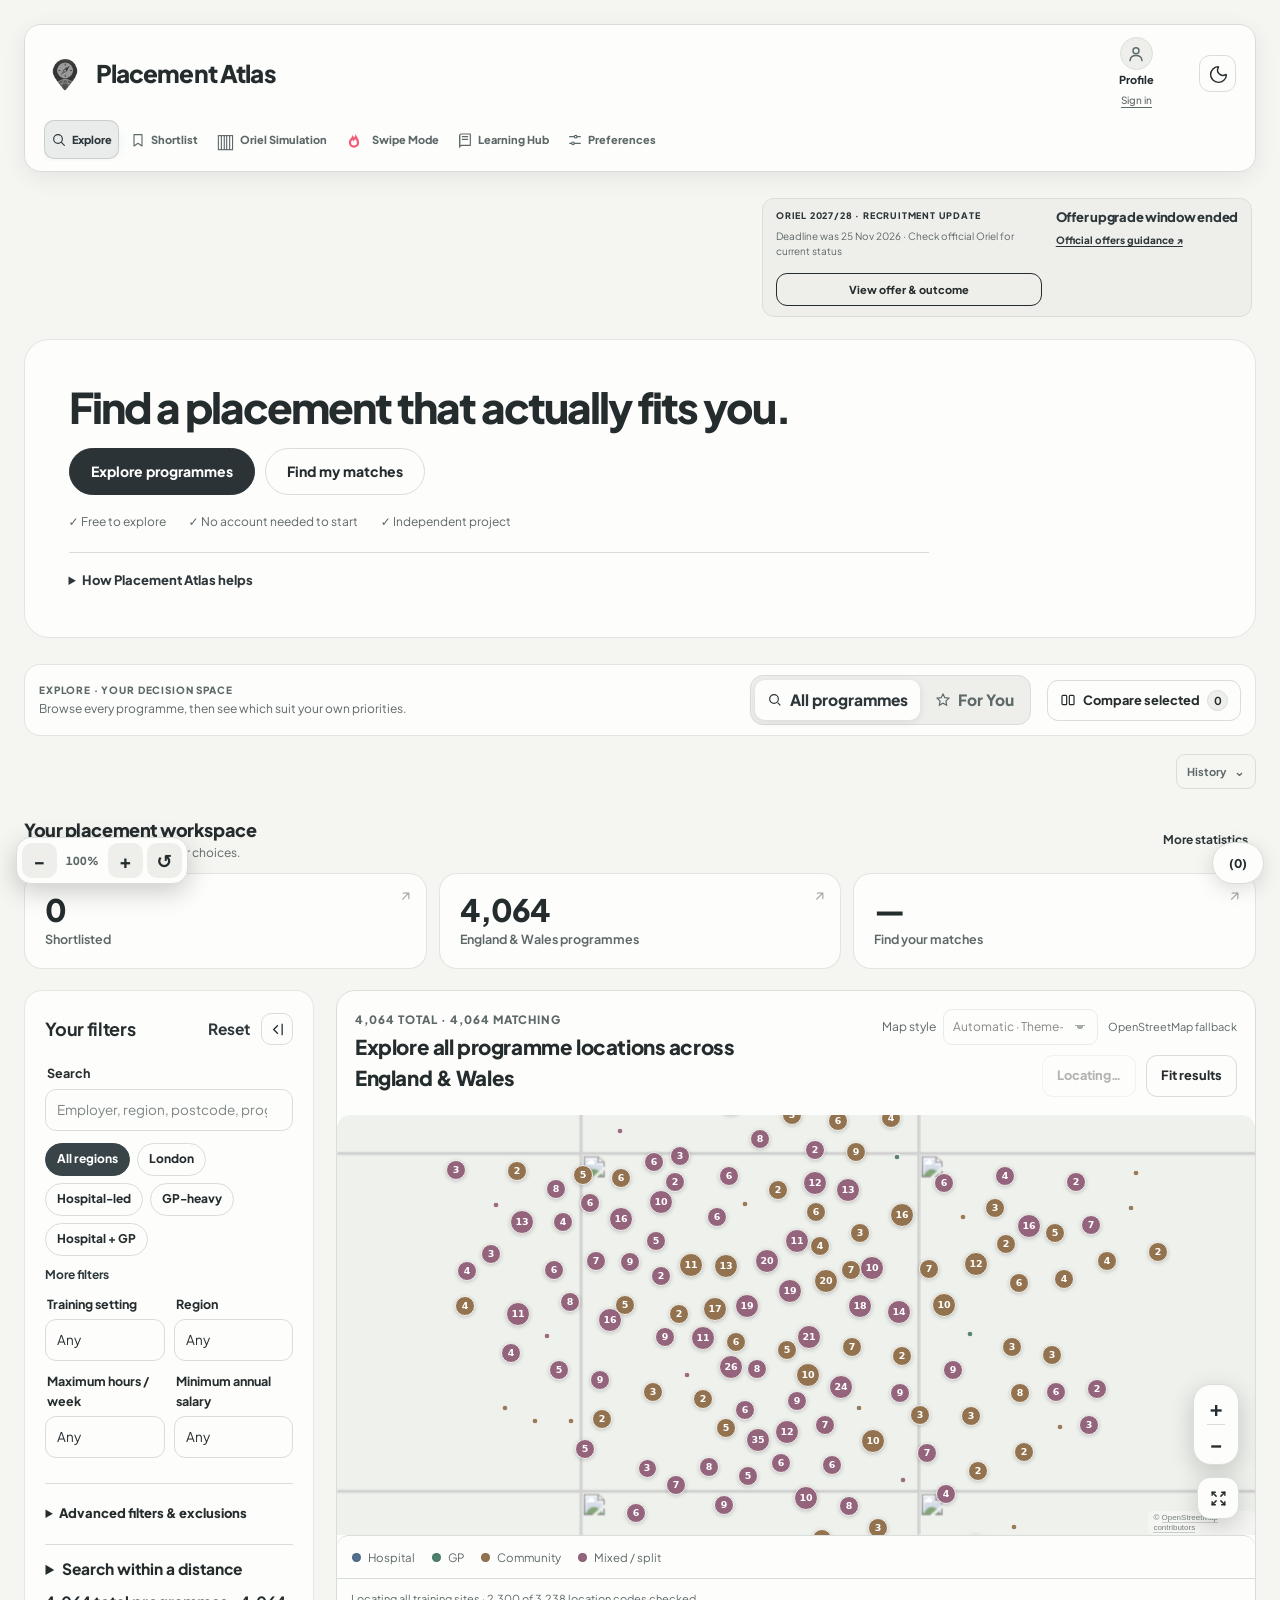
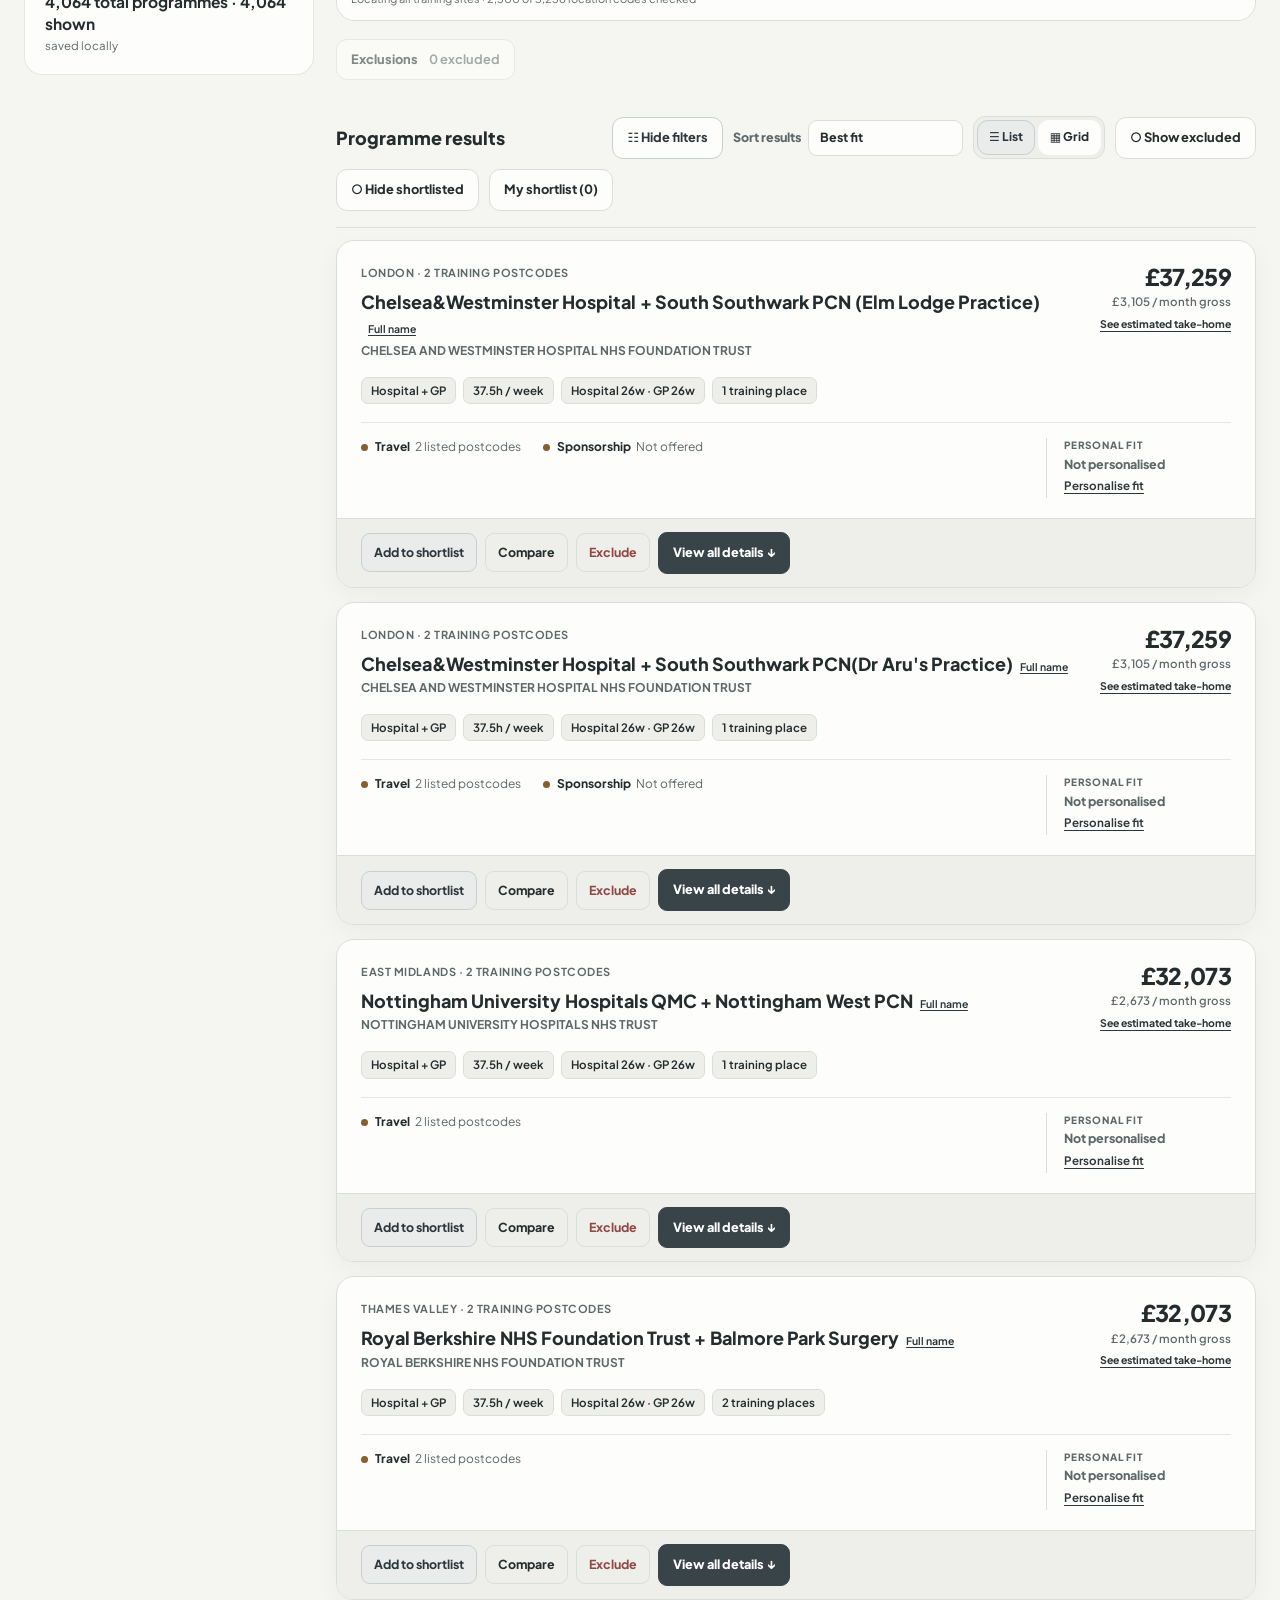
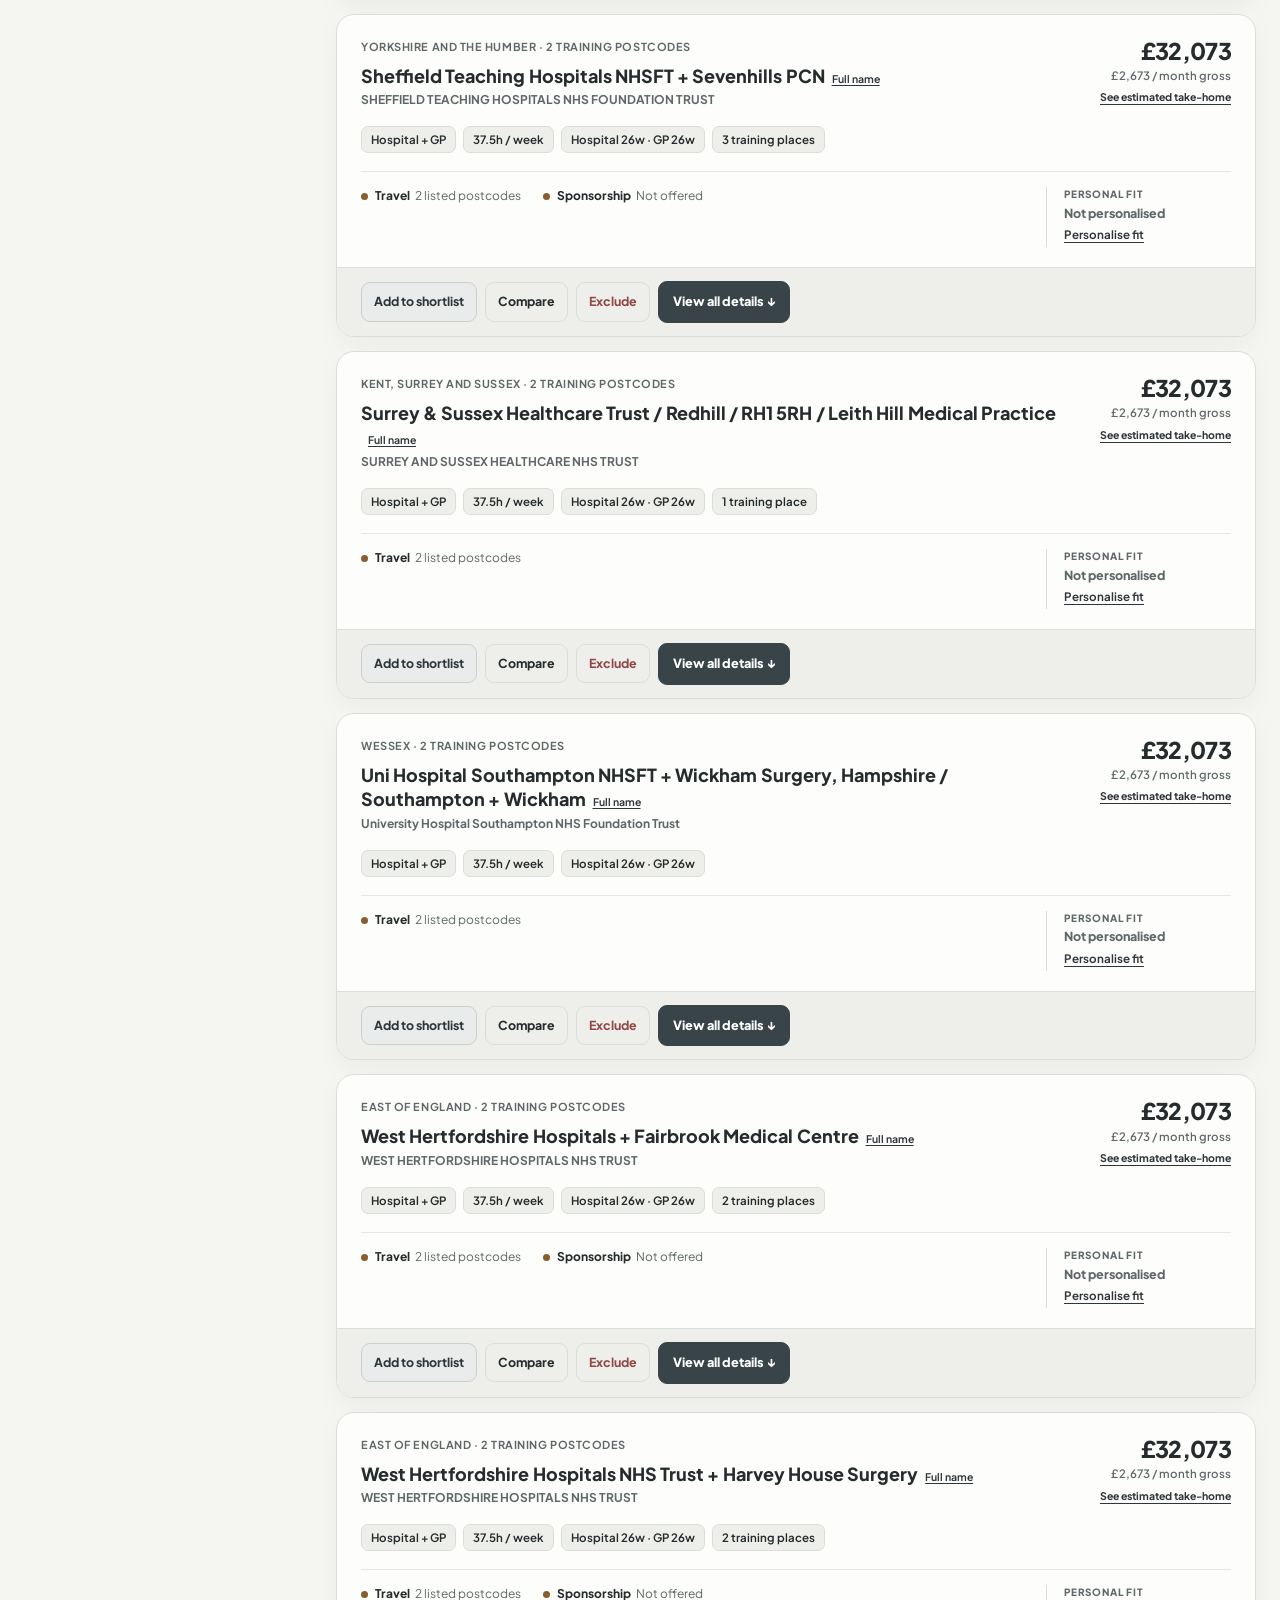
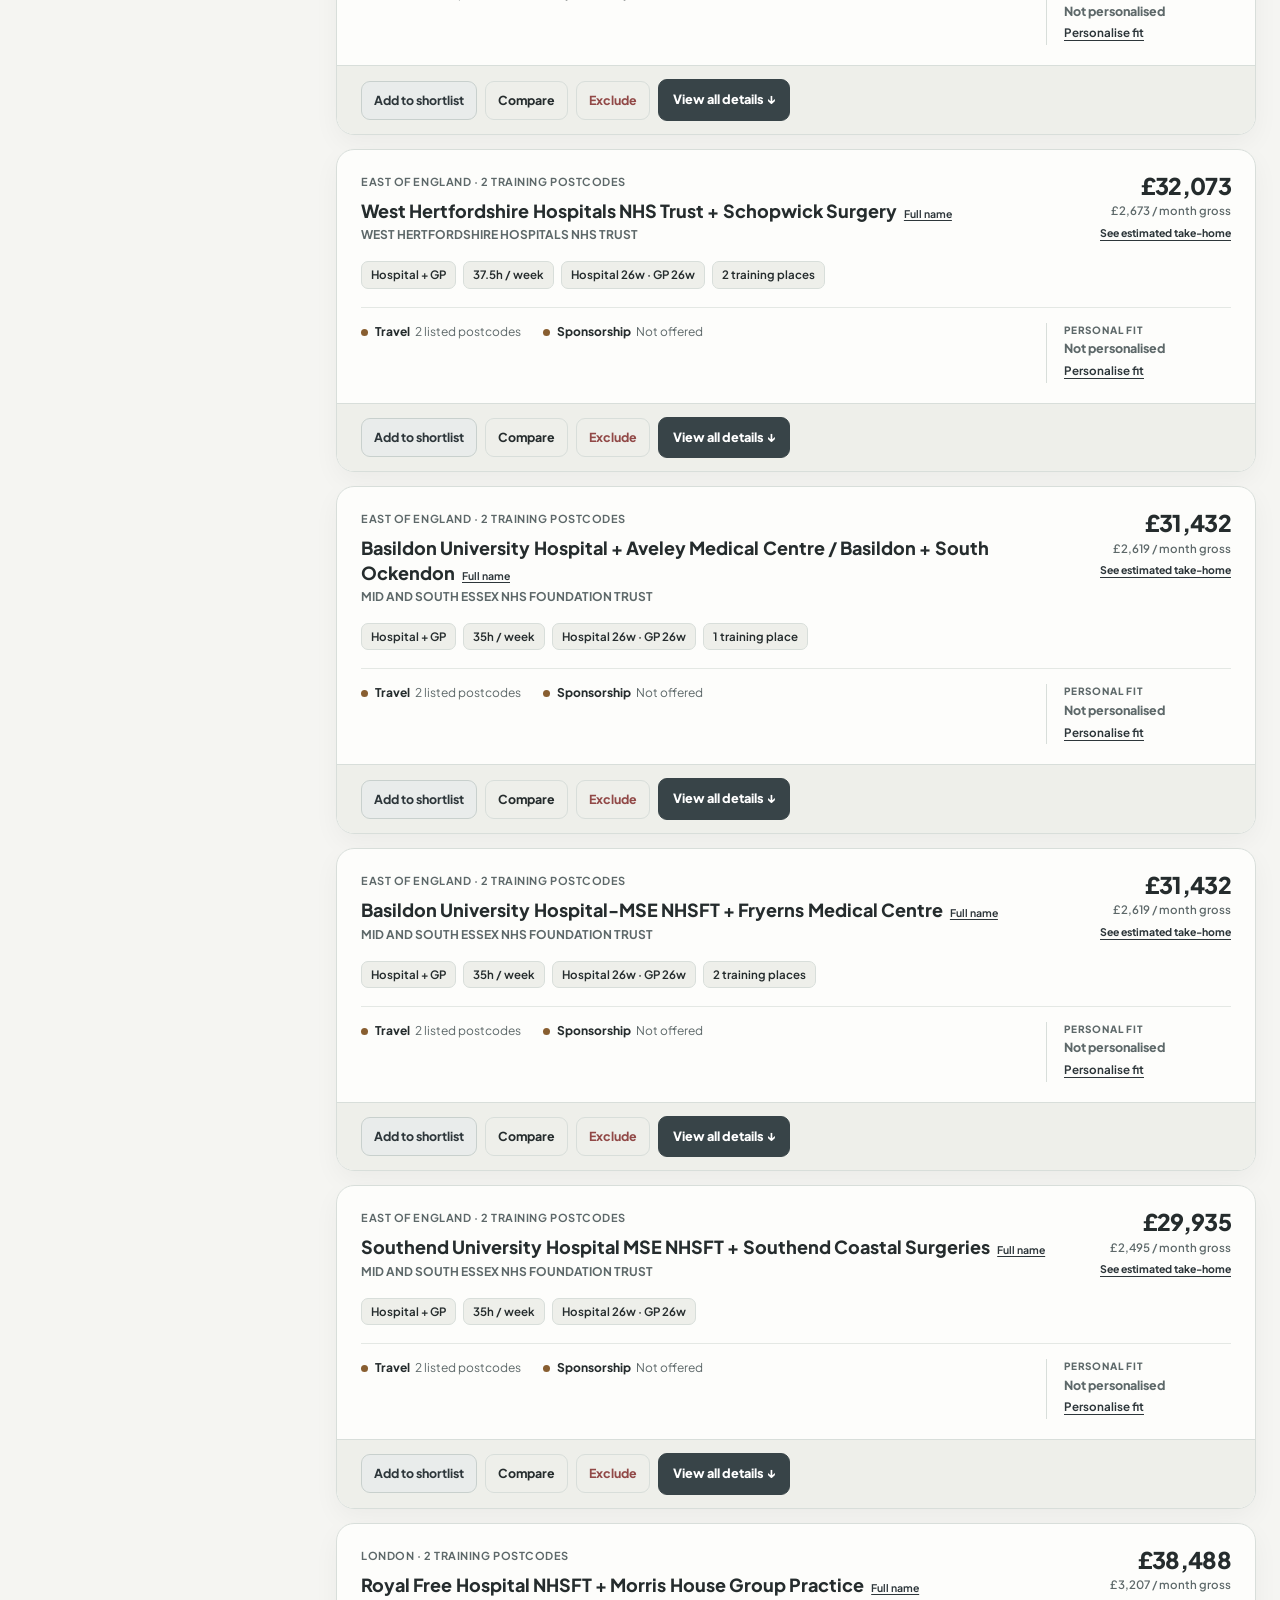
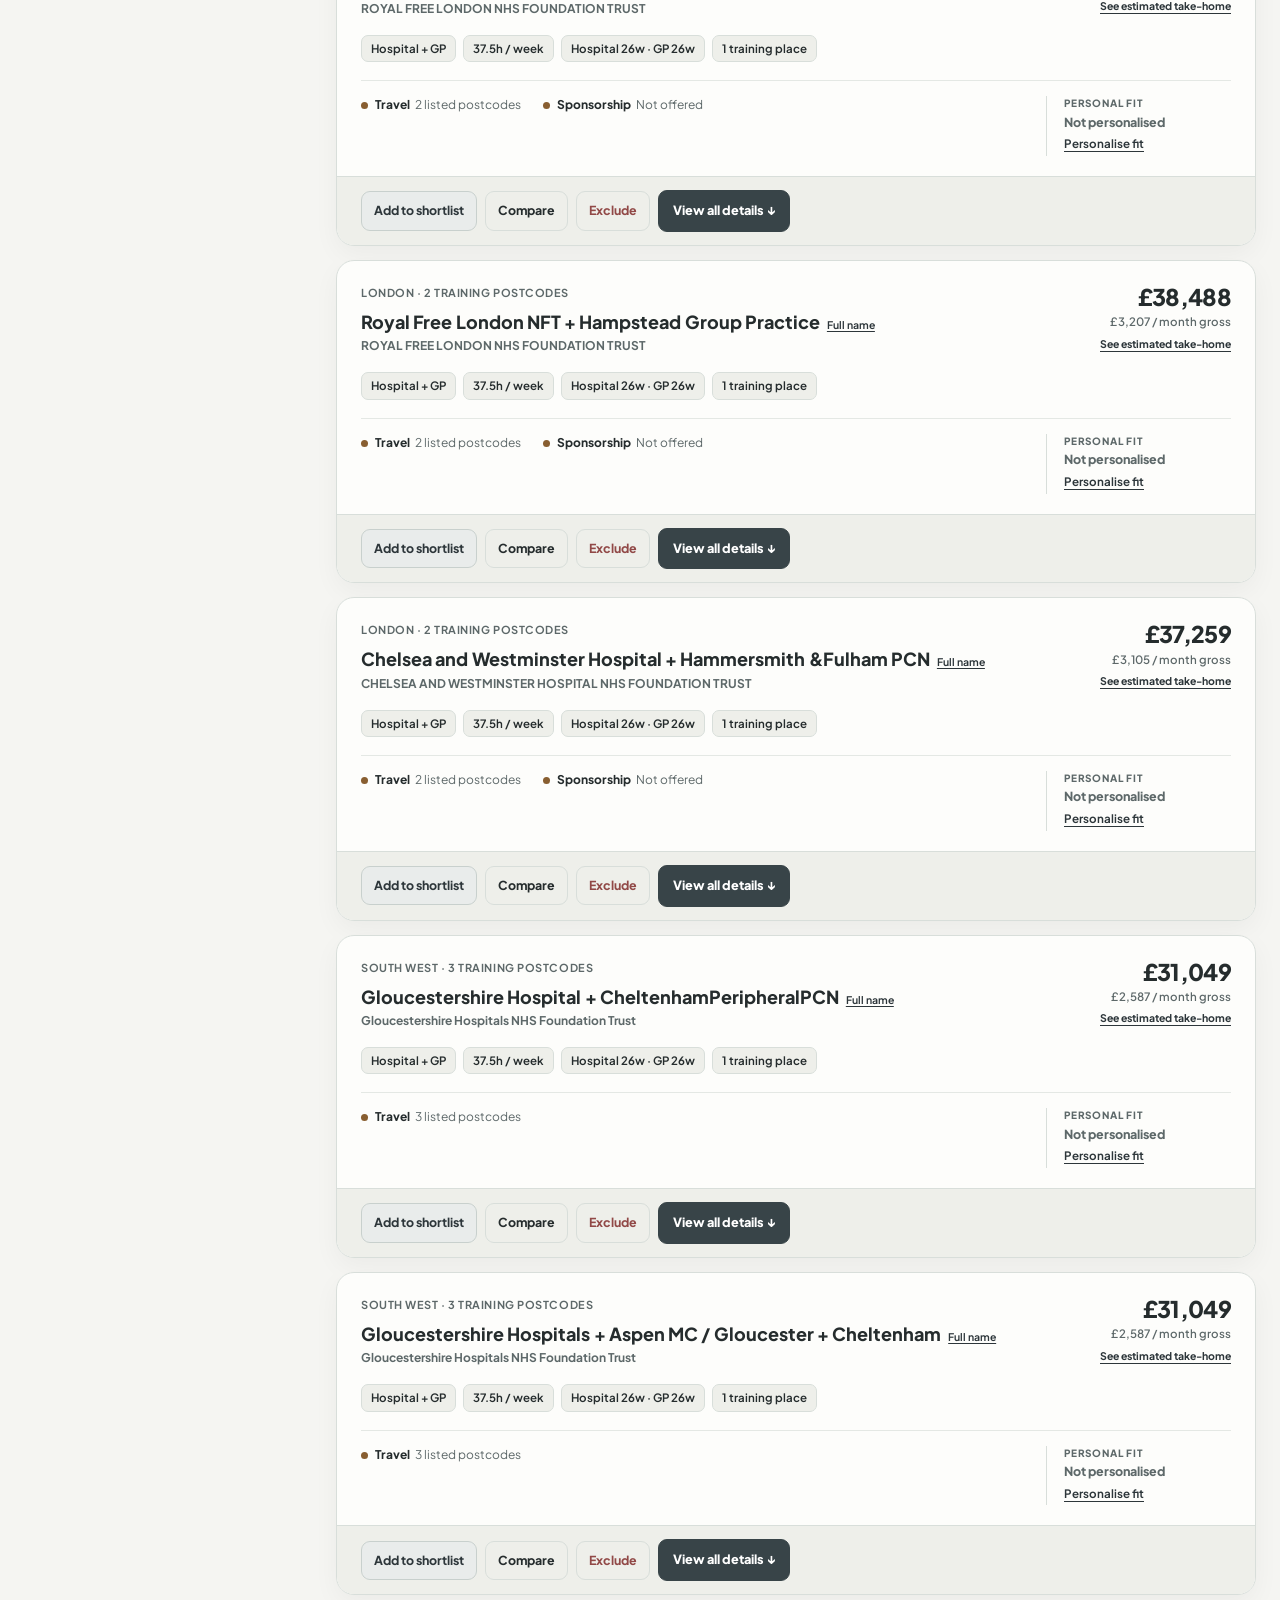
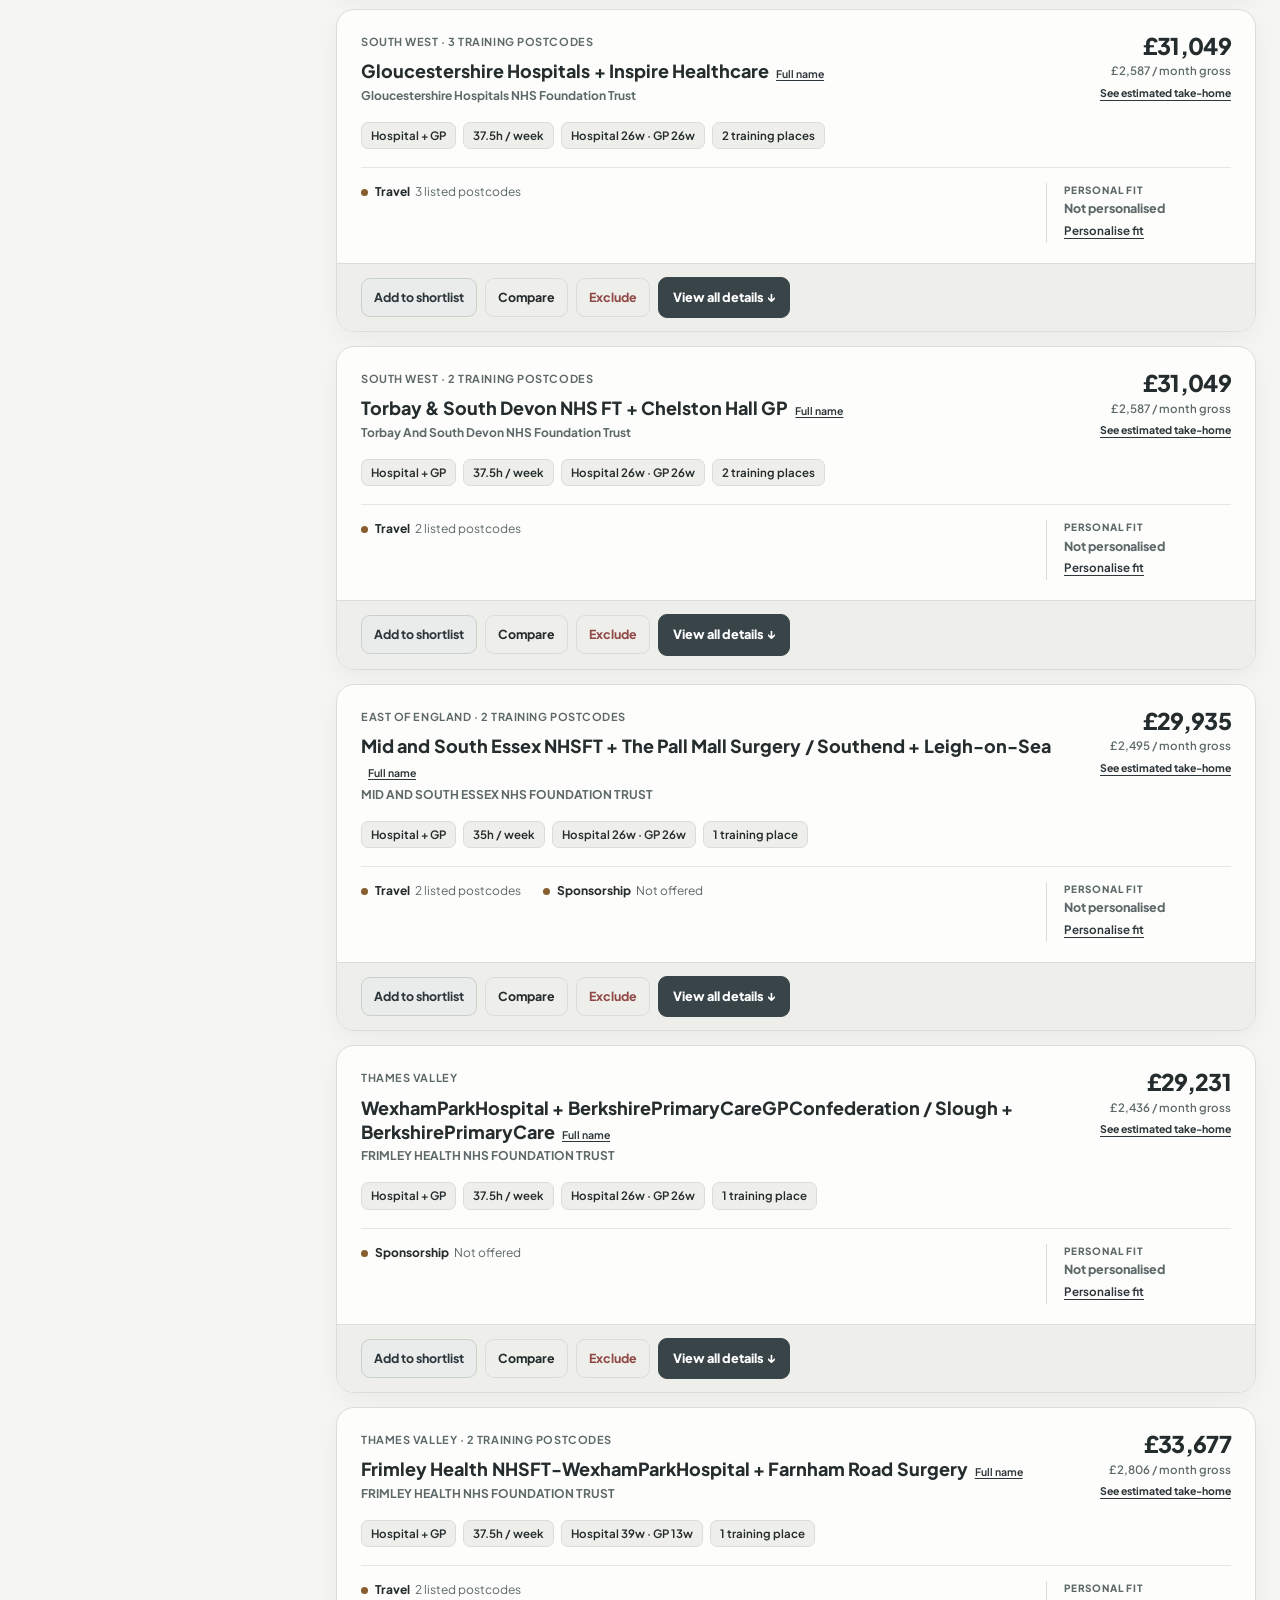
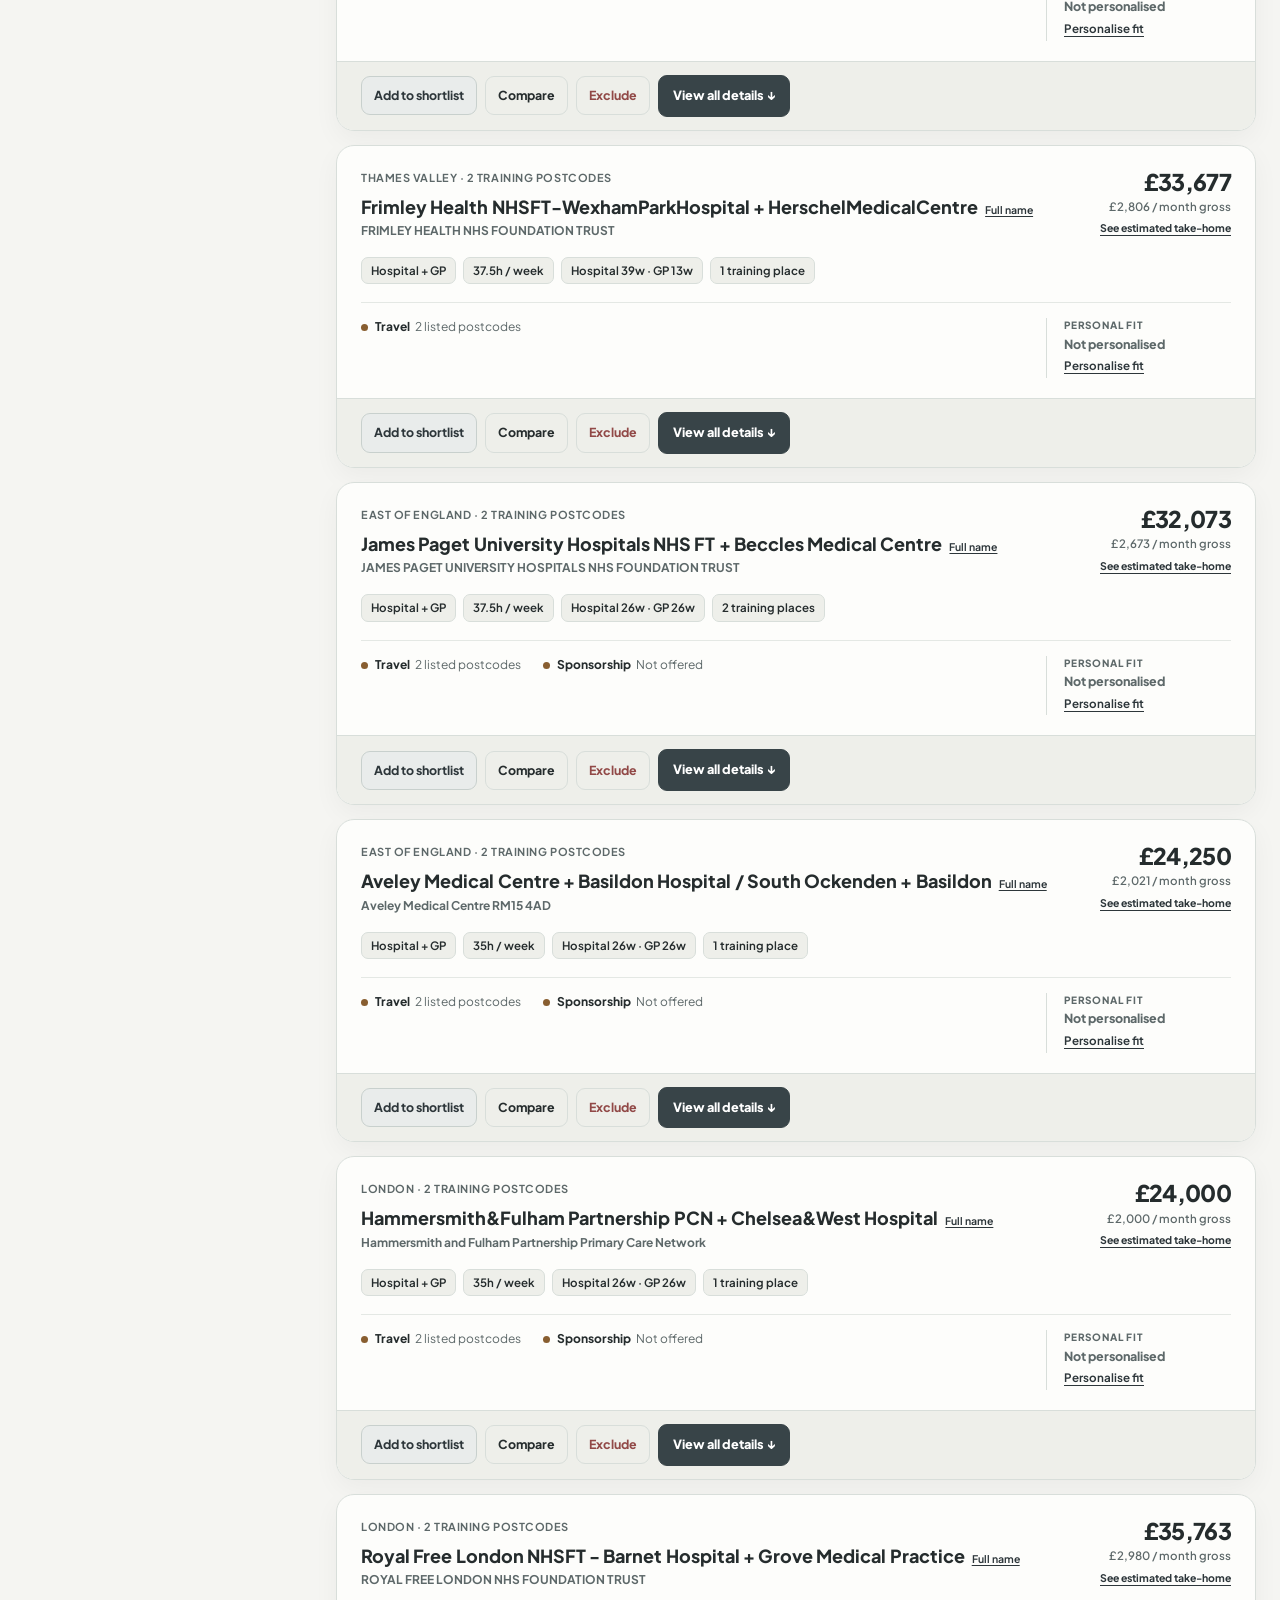
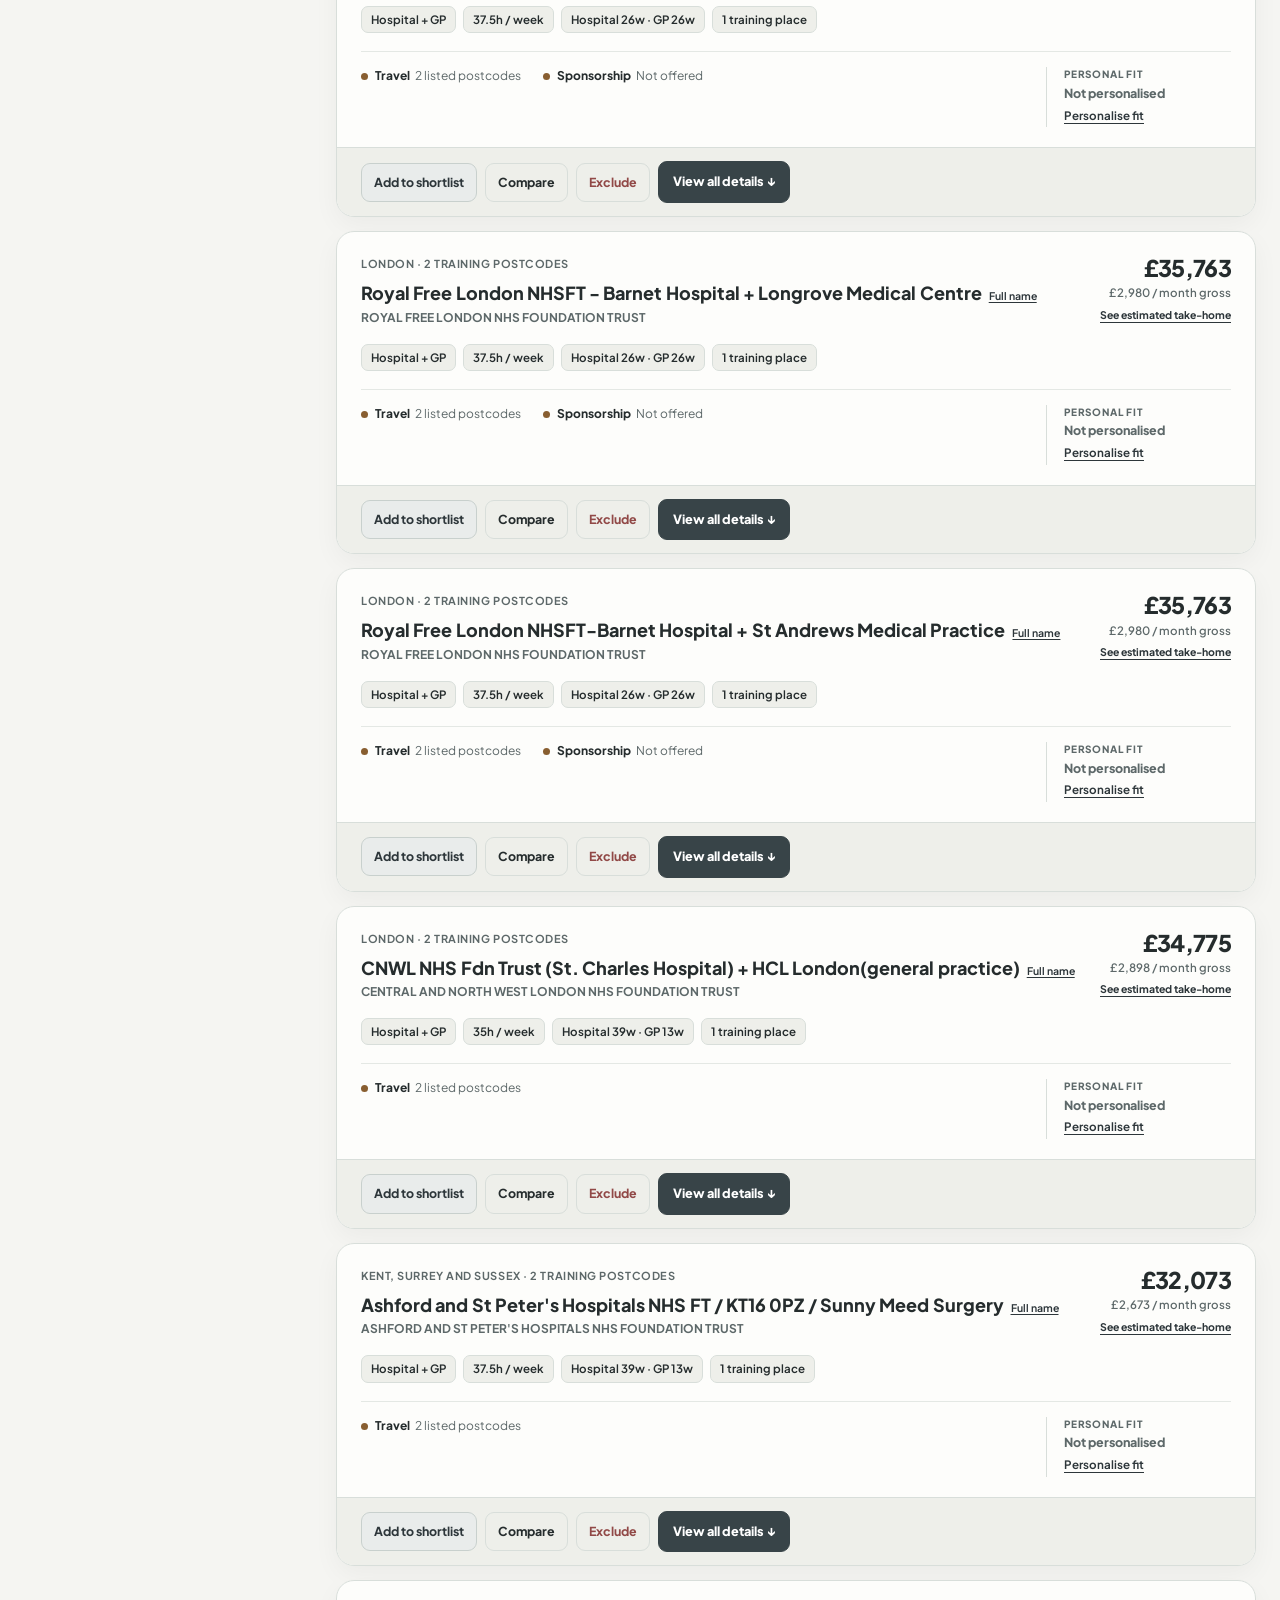
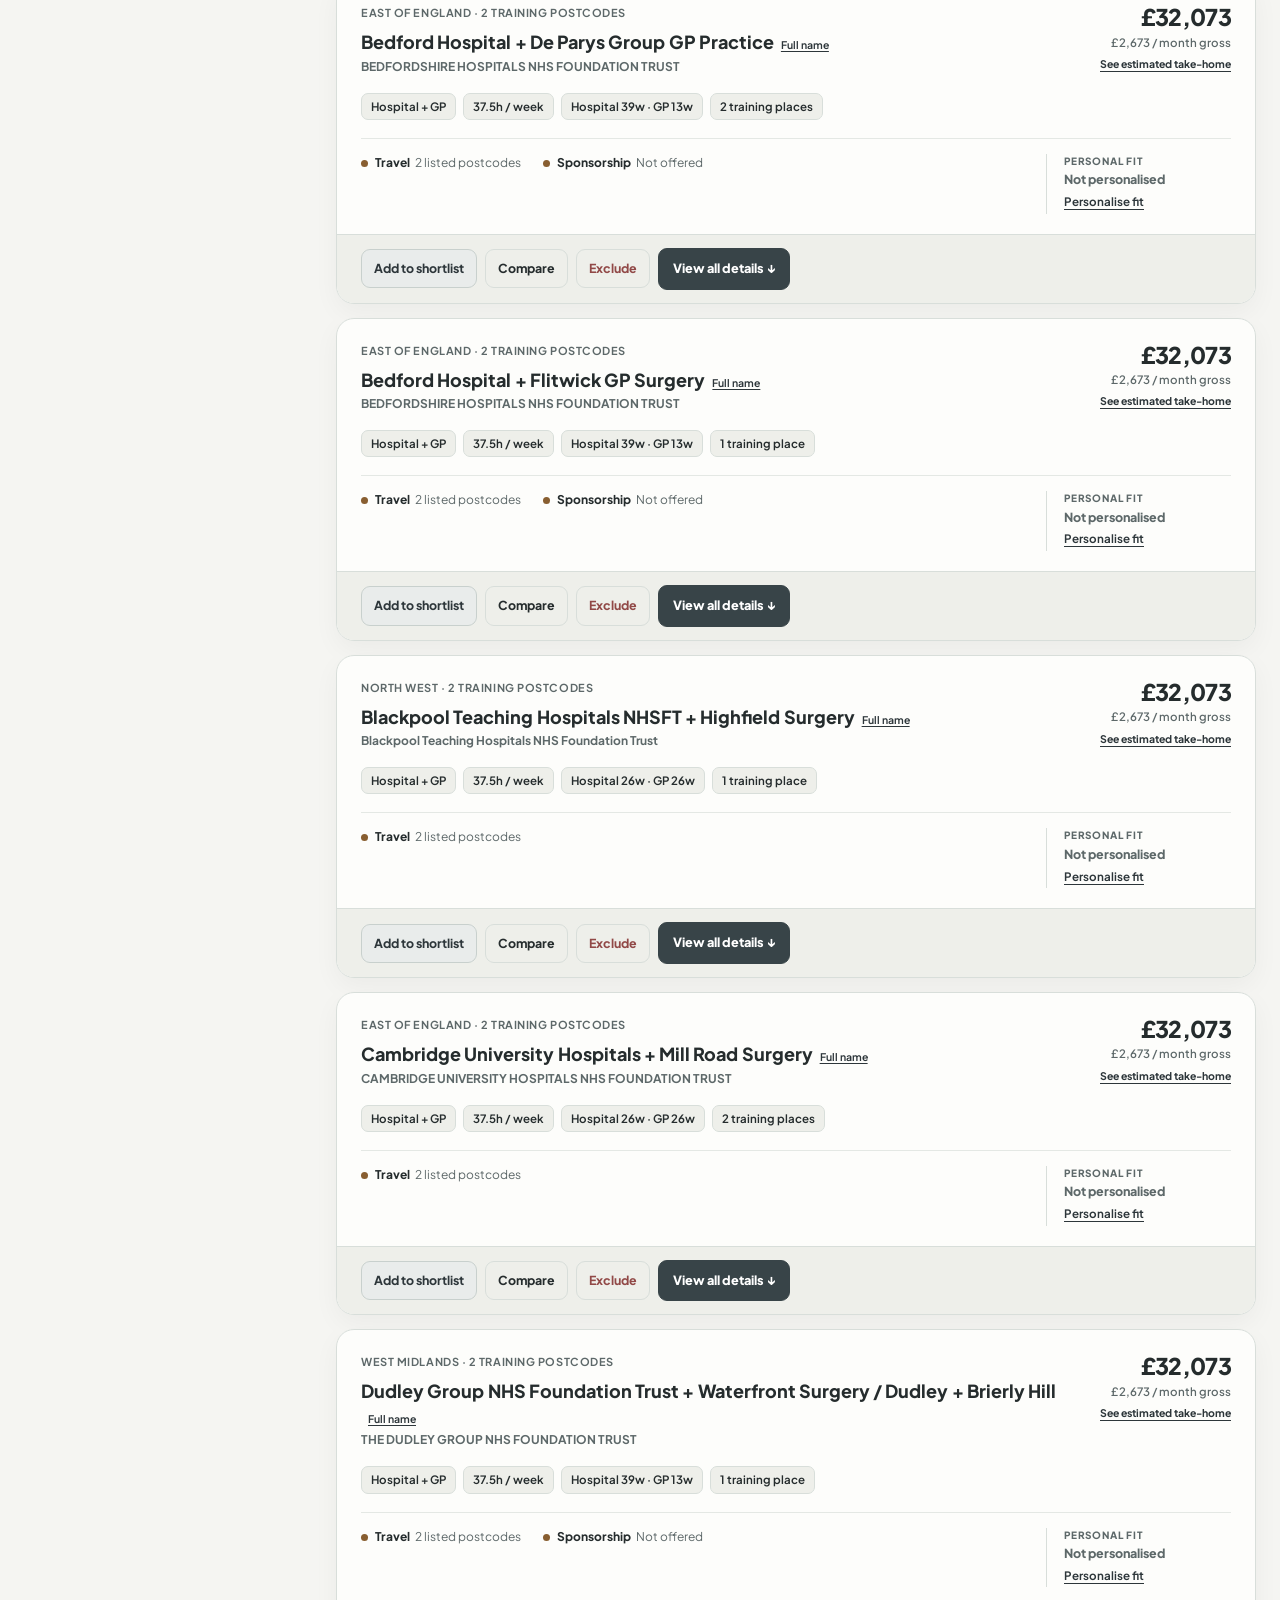
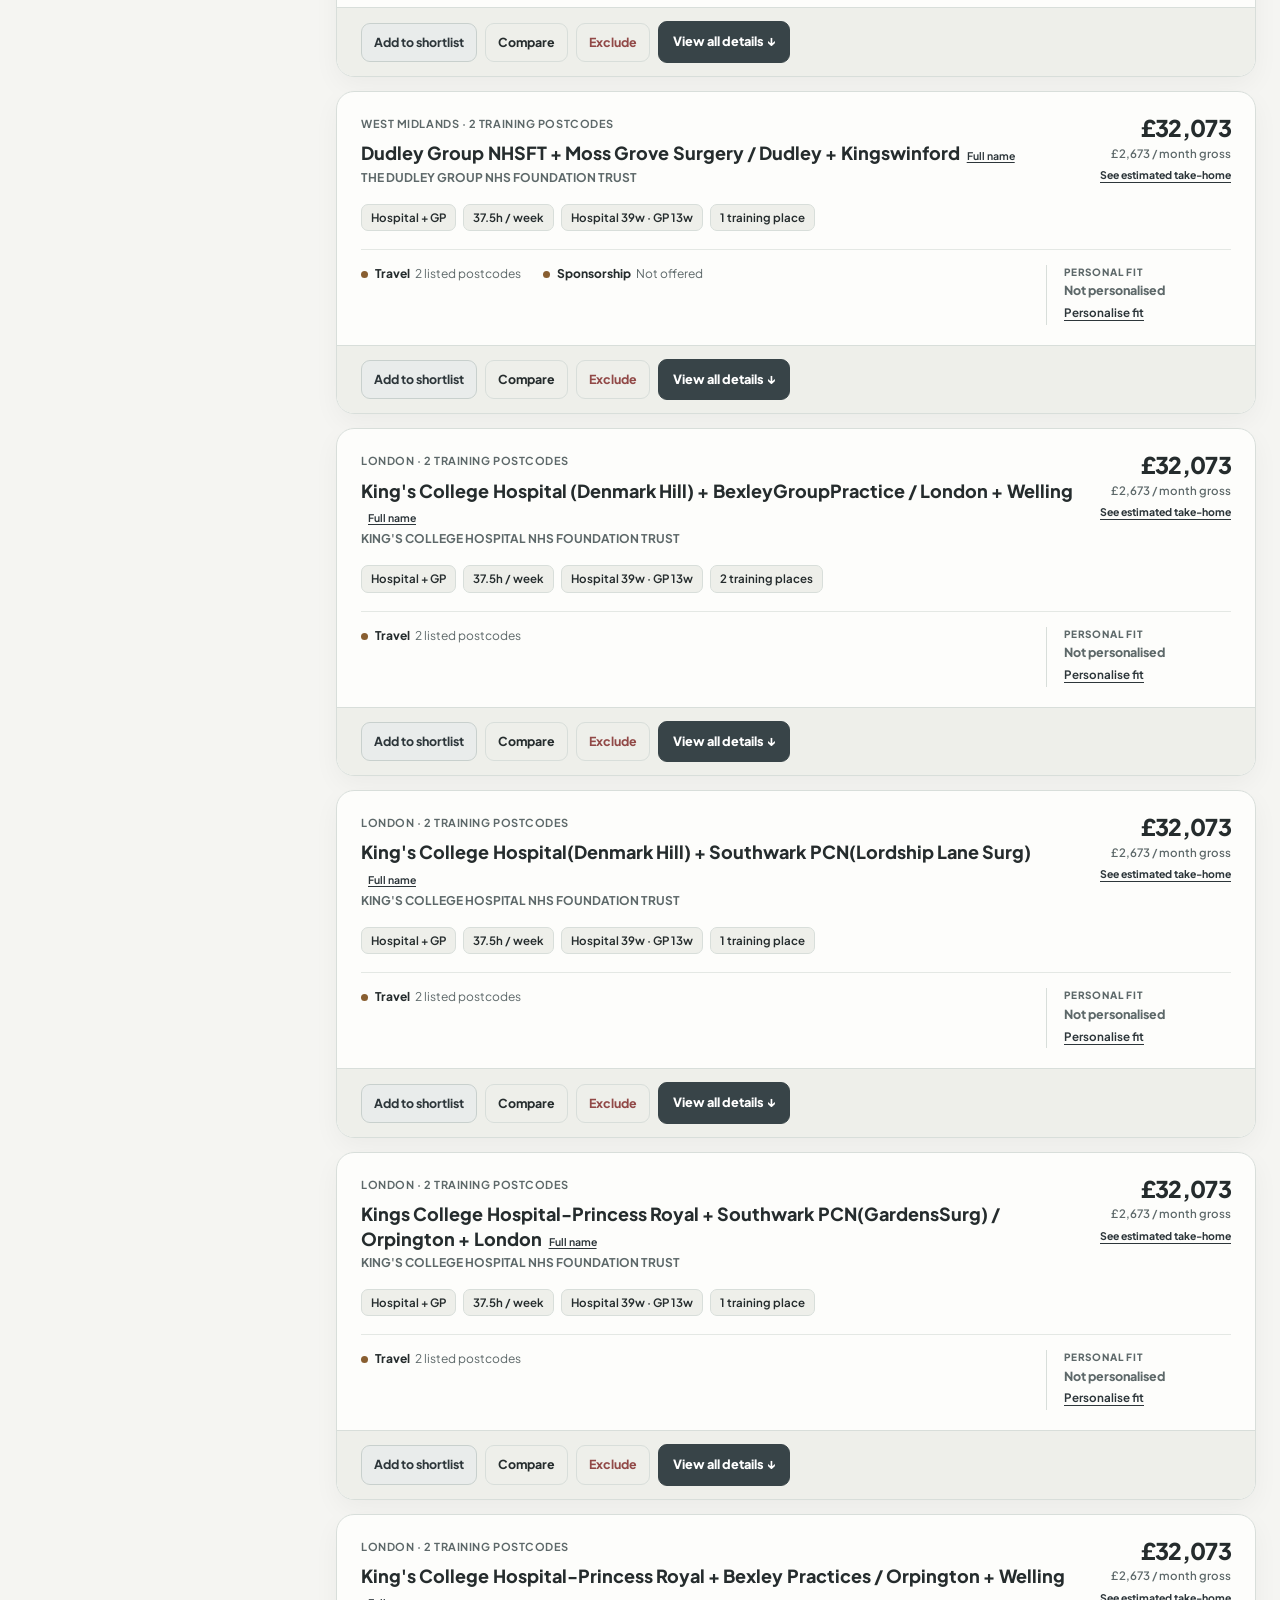
==== index.html @ acad647f "Version PWA assets and service worker for reliable navigation fix rollout" ====
<!doctype html>
<html lang="en">
<head>
<script
  src="https://js-de.sentry-cdn.com/49a91e2dc77a76c5e18de412949fa9aa.min.js"
  crossorigin="anonymous"
></script>
<meta charset="utf-8">
<meta name="viewport" content="width=device-width,initial-scale=1,viewport-fit=cover">
<meta name="theme-color" content="#f7f6f2">
<link rel="icon" type="image/svg+xml" sizes="any" href="/favicon.svg?v=20261111globe1">
<link rel="icon" type="image/png" sizes="192x192" href="/icons/placement-atlas-192.png?v=20261111globe1">
<link rel="apple-touch-icon" sizes="192x192" href="/icons/placement-atlas-192.png?v=20261111globe1">
<link rel="manifest" href="/manifest.webmanifest?v=20261111globe1">
<meta name="application-name" content="Placement Atlas">
<meta name="atlas-release" content="2026-11-13-page-isolation-navigation-fix">
<meta name="description" content="Placement Atlas is an independent Oriel placement desk for UK MPharm students. Compare 4,064 foundation pharmacist training programmes across England and Wales with interactive maps, pay and hours insights, personalised fit scores, filters, shortlist management and swipe-based discovery.">
<link rel="canonical" href="https://placementatlas.co.uk/">
<meta name="robots" content="index, follow, max-image-preview:large">
<meta property="og:type" content="website">
<meta property="og:site_name" content="Placement Atlas">
<meta property="og:locale" content="en_GB">
<meta property="og:url" content="https://placementatlas.co.uk/">
<meta property="og:title" content="Placement Atlas - Independent Oriel Placement Desk">
<meta property="og:description" content="Placement Atlas is an independent Oriel placement desk for UK MPharm students. Compare 4,064 foundation pharmacist training programmes across England and Wales with interactive maps, pay and hours insights, personalised fit scores, filters, shortlist management and swipe-based discovery.">
<meta name="twitter:card" content="summary">
<meta name="twitter:title" content="Placement Atlas - Independent Oriel Placement Desk">
<meta name="twitter:description" content="Placement Atlas is an independent Oriel placement desk for UK MPharm students. Compare 4,064 foundation pharmacist training programmes across England and Wales with interactive maps, pay and hours insights, personalised fit scores, filters, shortlist management and swipe-based discovery.">
<script type="application/ld+json">
{
  "@context": "https://schema.org",
  "@type": "WebSite",
  "name": "Placement Atlas",
  "alternateName": ["Placement Atlas Pharmacy", "Independent Oriel Placement Desk"],
  "url": "https://placementatlas.co.uk/",
  "description": "Placement Atlas is an independent Oriel placement desk for UK MPharm students. Compare 4,064 foundation pharmacist training programmes across England and Wales with interactive maps, pay and hours insights, personalised fit scores, filters, shortlist management and swipe-based discovery.",
  "inLanguage": "en-GB"
}
</script>
<script type="application/ld+json">
{
  "@context": "https://schema.org",
  "@type": "WebApplication",
  "name": "Placement Atlas",
  "alternateName": "Independent Oriel Placement Desk",
  "url": "https://placementatlas.co.uk/",
  "description": "Placement Atlas is an independent Oriel placement desk for UK MPharm students. Compare 4,064 foundation pharmacist training programmes across England and Wales with interactive maps, pay and hours insights, personalised fit scores, filters, shortlist management and swipe-based discovery.",
  "applicationCategory": "EducationalApplication",
  "operatingSystem": "Any modern web browser",
  "offers": {
    "@type": "Offer",
    "price": "0",
    "priceCurrency": "GBP"
  }
}
</script>
<meta name="apple-mobile-web-app-capable" content="yes">
<meta name="apple-mobile-web-app-title" content="Placement Atlas">
<meta name="apple-mobile-web-app-status-bar-style" content="black-translucent">
<link rel="stylesheet" href="map-focus.css?v=20261109fix3">
<link rel="stylesheet" href="pwa.css?v=20261108atlas1">
<title>Placement Atlas - Independent Oriel Placement Desk</title>
<script>
(function(){
  var saved=null;
  try{saved=localStorage.getItem('oriel-desk-theme-v1')}catch(e){}
  var systemDark=window.matchMedia&&window.matchMedia('(prefers-color-scheme: dark)').matches;
  var theme=saved==='dark'||(saved!=='light'&&systemDark)?'dark':'light';
  document.documentElement.setAttribute('data-theme',theme);
  var palette='mono', layout='list';
  try{palette=localStorage.getItem('oriel-desk-palette-v1')||'mono';layout=localStorage.getItem('oriel-desk-layout-v1')||'list'}catch(e){}
  if(!/^(forest|copper|mauve|amber|cocoa|mono)$/.test(palette))palette='mono';
  document.documentElement.setAttribute('data-palette',palette);
  document.documentElement.setAttribute('data-layout',layout==='grid'?'grid':'list');
  document.querySelector('meta[name="theme-color"]').setAttribute('content',theme==='dark'?'#1b171b':'#f7f6f2');
})();
</script>

<script>
/* Navigation is visible from first paint. Do not hide it behind data loading. */
(()=>{
  if(new URLSearchParams(location.search).get('atlasClassic')==='1')return;
  document.documentElement.classList.add('atlasPremiumPreview');
})();
</script>
<style>
:root{--bg:#f5f5f1;--panel:#fff;--ink:#171717;--mut:#6f706d;--line:#e7e5df;--soft:#f1f0eb;--dark:#171717;--green:#146b49;--red:#a73939;--amber:#9a6913;--blue:#3f5fbf;--purple:#7c4db0;--shadow:0 14px 40px rgba(30,28,22,.07)}
*{box-sizing:border-box}html{scroll-behavior:smooth}body{margin:0;background:var(--bg);color:var(--ink);font:14px/1.45 Inter,ui-sans-serif,-apple-system,BlinkMacSystemFont,"Segoe UI",sans-serif}button,input,select,textarea{font:inherit;color:inherit}button{cursor:pointer}.shell{max-width:1540px;margin:auto;padding:24px}.top{display:flex;justify-content:space-between;gap:24px;align-items:flex-start;margin-bottom:18px}.brand{display:flex;gap:14px;align-items:center}.logo{width:50px;height:50px;border-radius:15px;background:transparent;display:grid;place-items:center;overflow:hidden;box-shadow:var(--shadow)}.logo img{width:100%;height:100%;display:block}.eyebrow{font-size:11px;letter-spacing:.12em;text-transform:uppercase;color:var(--mut);font-weight:800}.top h1{margin:2px 0 2px;font-size:29px;letter-spacing:-.03em}.top p{margin:0;color:var(--mut)}.actions{display:flex;flex-wrap:wrap;gap:8px;justify-content:flex-end}.btn{border:1px solid var(--line);background:var(--panel);padding:10px 14px;border-radius:12px;font-weight:700}.btn.primary{background:var(--dark);color:#fff;border-color:var(--dark)}.btn.subtle{background:var(--soft)}.btn.danger{color:var(--red);border-color:#ead2d2}.tabs{display:flex;gap:7px;overflow:auto;padding:7px;background:#ebeae5;border:1px solid #e2e0da;border-radius:15px;margin-bottom:18px}.tab{border:0;background:transparent;padding:9px 14px;border-radius:10px;white-space:nowrap;font-weight:750;color:#63635f}.tab.active{background:var(--panel);color:var(--ink);box-shadow:0 3px 10px rgba(20,20,20,.05)}.panel{display:none}.panel.active{display:block}.stats{display:grid;grid-template-columns:repeat(6,1fr);gap:10px;margin-bottom:14px}.stat,.card{background:var(--panel);border:1px solid var(--line);border-radius:17px;box-shadow:var(--shadow)}.stat{padding:15px}.stat .k{font-size:23px;font-weight:850;letter-spacing:-.03em}.stat .l{font-size:12px;color:var(--mut);margin-top:2px}.layout{display:grid;grid-template-columns:330px minmax(0,1fr);gap:14px}.filters{padding:17px;position:sticky;top:12px;height:max-content}.secthead{display:flex;justify-content:space-between;gap:10px;align-items:center;margin-bottom:13px}.secthead h2{font-size:18px;margin:2px 0}.textbtn{border:0;background:transparent;color:var(--blue);font-weight:700}.field{display:block;margin-bottom:11px}.field>span{display:block;font-size:11px;font-weight:800;color:var(--mut);text-transform:uppercase;letter-spacing:.07em;margin:0 0 5px 2px}.field input,.field select,.field textarea{width:100%;border:1px solid var(--line);background:#fafaf8;border-radius:11px;padding:10px 11px;outline:none}.field textarea{min-height:82px;resize:vertical}.field input:focus,.field select:focus,.field textarea:focus{border-color:#b8b6ae;background:#fff}.grid2{display:grid;grid-template-columns:1fr 1fr;gap:9px}.quick{display:flex;flex-wrap:wrap;gap:6px;margin-bottom:12px}.chip{border:1px solid var(--line);background:var(--panel);padding:7px 9px;border-radius:999px;font-size:12px}.chip.on{background:#20201f;color:#fff;border-color:#20201f}.notice{padding:11px;border-radius:12px;background:#f7f6f2;color:#66645f;font-size:12px;margin-top:10px}.results{display:flex;flex-direction:column;gap:11px}.placement{padding:17px}.placementTop{display:grid;grid-template-columns:minmax(0,1fr) auto;gap:15px}.placement h3{font-size:18px;margin:3px 0 3px;line-height:1.25;letter-spacing:-.015em}.employer{color:var(--mut);font-weight:650}.salary{text-align:right;font-size:20px;font-weight:850;white-space:nowrap}.hourly{text-align:right;color:var(--mut);font-size:12px}.badges{display:flex;flex-wrap:wrap;gap:5px;margin:10px 0}.badge{padding:4px 8px;border-radius:999px;background:#f2f1ed;border:1px solid #e8e6df;font-size:11px;font-weight:700}.badge.good{background:#edf7f2;border-color:#d2eadf;color:#0f6745}.badge.warn{background:#fff7e7;border-color:#eedfbf;color:#81550b}.badge.bad{background:#fff0f0;border-color:#ecd0d0;color:#963f3f}.fit{display:grid;grid-template-columns:120px minmax(0,1fr);gap:12px;align-items:stretch;margin:10px 0}.score{border-radius:13px;background:#1d1d1b;color:#fff;padding:10px 12px;display:flex;flex-direction:column;justify-content:center}.score span{font-size:10px;letter-spacing:.1em;text-transform:uppercase;color:#c5c5c0;font-weight:800}.score b{font-size:25px;line-height:1}.score small{margin-top:3px;color:#e5e5df}.why{display:flex;flex-wrap:wrap;gap:5px;align-content:center}.reason{font-size:12px;padding:6px 8px;border-radius:9px;background:#f6f5f1}.desc{color:#4f4f4c;margin:9px 0 0;display:-webkit-box;-webkit-line-clamp:3;-webkit-box-orient:vertical;overflow:hidden}.placement.open .desc{-webkit-line-clamp:unset;display:block}.more{border:0;background:transparent;padding:6px 0;color:var(--blue);font-weight:700}.controls{display:grid;grid-template-columns:170px 90px minmax(170px,1fr) auto auto;gap:7px;align-items:center;margin-top:11px}.controls select,.controls input{border:1px solid var(--line);background:#fafaf8;border-radius:10px;padding:9px 10px;width:100%}.rate{display:flex;gap:2px}.star{border:0;background:transparent;padding:3px;font-size:17px;opacity:.25}.star.on{opacity:1}.compare{white-space:nowrap}.compare.on{background:#e9eefb;border-color:#d6dff5;color:#2f52ae}.empty{padding:30px;text-align:center;color:var(--mut)}.sectionHero{padding:20px;margin-bottom:12px;display:flex;justify-content:space-between;gap:15px;align-items:center}.sectionHero h2{margin:3px 0 5px;font-size:22px}.sectionHero p{margin:0;color:var(--mut);max-width:800px}.recoGrid{display:grid;grid-template-columns:repeat(2,1fr);gap:11px}.reco{padding:17px}.reco h3{margin:5px 0 8px;font-size:16px}.reco p{margin:8px 0;color:var(--mut)}.compareWrap{overflow:auto;border-radius:17px}.compareTable{width:100%;min-width:850px;border-collapse:collapse;background:#fff}.compareTable th,.compareTable td{border:1px solid var(--line);padding:10px;vertical-align:top;text-align:left}.compareTable thead th{background:#f3f2ee}.compareTable tbody th{background:#faf9f6;width:145px}.settings{display:grid;grid-template-columns:1fr 1fr;gap:13px}.settingsCard{padding:18px}.settingsCard h2{margin:3px 0 7px}.weight{display:grid;grid-template-columns:220px 1fr 30px;gap:10px;align-items:center;margin:11px 0}.weight input{width:100%}.footerbar{display:flex;justify-content:space-between;gap:8px;align-items:center;margin-top:12px}.muted{color:var(--mut)}.loading{padding:50px 20px;text-align:center}.spinner{width:30px;height:30px;border-radius:50%;border:3px solid #ddd;border-top-color:#222;animation:spin .8s linear infinite;margin:0 auto 12px}@keyframes spin{to{transform:rotate(360deg)}}.toast{position:fixed;left:50%;bottom:26px;transform:translate(-50%,16px);opacity:0;pointer-events:none;background:#171717;color:white;padding:10px 14px;border-radius:12px;transition:.2s;z-index:999}.toast.show{opacity:1;transform:translate(-50%,0)}.manualPriority{width:72px!important}.errorBox{padding:16px;background:#fff2f2;border:1px solid #ebd0d0;border-radius:14px;color:#873737}.smallnote{font-size:11px;color:var(--mut)}
@media(max-width:1100px){.stats{grid-template-columns:repeat(3,1fr)}.layout{grid-template-columns:1fr}.filters{position:static}.controls{grid-template-columns:1fr 1fr 90px 1fr}.controls .btn{width:100%}.recoGrid{grid-template-columns:1fr}}
@media(max-width:720px){.shell{padding:12px}.top{flex-direction:column}.actions{justify-content:flex-start}.top h1{font-size:24px}.stats{grid-template-columns:repeat(2,1fr)}.placementTop{grid-template-columns:1fr}.salary,.hourly{text-align:left}.fit{grid-template-columns:1fr}.controls{grid-template-columns:1fr 1fr}.grid2{grid-template-columns:1fr}.settings{grid-template-columns:1fr}.weight{grid-template-columns:1fr 1fr 30px}.sectionHero{align-items:flex-start;flex-direction:column}}
.map-heading-tools{display:flex;align-items:center;gap:10px;flex-wrap:wrap;justify-content:flex-end}
.map-style-picker{display:flex;align-items:center;gap:7px;font-size:12px;color:var(--mut);white-space:nowrap}
.map-style-picker select{min-width:116px;max-width:155px;border:1px solid var(--line);border-radius:9px;padding:8px 9px;background:var(--panel);color:var(--ink);font:inherit}
@media(max-width:540px){.map-heading-tools{width:100%;justify-content:space-between;gap:8px}.map-style-picker{font-size:11px}.map-style-picker select{min-width:0;max-width:150px}}
.map-style-status{font-size:11px;color:var(--mut);line-height:1.3;max-width:132px}.map-style-picker select:disabled{opacity:.55;cursor:not-allowed}
</style>
<link rel="stylesheet" href="vendor/leaflet.css">
<link rel="stylesheet" href="https://cdn.jsdelivr.net/npm/maplibre-gl@5.0.0/dist/maplibre-gl.css" crossorigin="anonymous">
<link rel="stylesheet" href="desk.css?v=20261015-no-ratings">
<link rel="stylesheet" href="theme-outcome.css?v=20261105">
<link rel="stylesheet" href="workspace-themes.css?v=20261108tube1">
<link rel="stylesheet" href="simulator-refinement.css?v=20261109fit1">
<link rel="stylesheet" href="desk-polish.css?v=20261106a">
<link rel="stylesheet" href="cloud-auth.css?v=20261112members1">
<link rel="preconnect" href="https://fonts.googleapis.com">
<link rel="preconnect" href="https://fonts.gstatic.com" crossorigin>
<link href="https://fonts.googleapis.com/css2?family=Plus+Jakarta+Sans:wght@400;500;600;700;800&display=swap" rel="stylesheet">
<link rel="stylesheet" href="design-refresh.css?v=20261109national2">
<link rel="stylesheet" href="programme-preview.css?v=20261106a">
<link rel="stylesheet" href="controls-refinement.css?v=20261106a">
<link rel="stylesheet" href="preferences-ui.css?v=20261111slider1">
<link rel="stylesheet" href="location-blacklist.css?v=20261108atlas1">
<link rel="stylesheet" href="tinder-mode.css?v=20261110deckfix1">
<link rel="stylesheet" href="motion-effects.css?v=20261107a">
<link rel="stylesheet" href="interface-polish.css?v=20261107responsive1">
<style>
/* Keep an open decision menu above the next programme card.
   The dropdown's own z-index is not sufficient when sibling cards create
   independent stacking contexts (including animated and expanded cards).
   This only changes presentation; no ranking or shortlist state is touched. */
#results > .placement:has(.decisionPicker[open]),
#mapSelection > .placement:has(.decisionPicker[open]),
#shortlistList > .rank-row:has(.decisionPicker[open]),
.uxDrawerItems > .placement:has(.decisionPicker[open]) {
  position: relative;
  z-index: 30;
  overflow: visible;
}
#shortlistList .placement:has(.decisionPicker[open]),
.placement .decisionPicker[open] {
  position: relative;
  z-index: 31;
}
/* Tidy header: keep existing palette colours, reduce clutter, make the
   appearance toggle a consistent icon-only control in every theme. */
html .top .actions {
  align-items: center;
  column-gap: 12px;
  row-gap: 10px;
}
html .top .actions .cloudAccount { margin-right: 4px; }
html .top .actions .cloudAccountMain { gap: 8px; }
html .top .actions .cloudAccountStatus:empty { display: none; }
html .top .actions #themeToggle {
  display: inline-flex;
  flex: 0 0 42px;
  width: 42px;
  min-width: 42px;
  height: 42px;
  min-height: 42px;
  padding: 0;
  gap: 0;
  align-items: center;
  justify-content: center;
  line-height: 1;
}
html .top .actions #themeToggle .themeGlyph {
  display: inline-flex;
  align-items: center;
  justify-content: center;
  width: 21px;
  height: 21px;
}
html .top .actions #themeToggle .themeIcon {
  display: block;
  width: 21px;
  height: 21px;
  flex: none;
}
html[data-theme="light"] .top #themeToggle .themeIconMoon {
  fill: none;
  stroke: currentColor;
  stroke-width: 1.65;
  stroke-linecap: round;
  stroke-linejoin: round;
}
html[data-theme="dark"] .top #themeToggle .themeIconMoon {
  fill: currentColor;
  stroke: none;
}
@media (max-width: 720px) {
  html .top .actions { justify-content: flex-start; }
  html .top .actions .cloudAccount { width: auto; margin-right: 2px; }
  html .top .actions .cloudAccountStatus { flex-basis: auto; }
}
</style>
<link rel="stylesheet" href="atlas-navigation.css?v=20261111logo1">
<link rel="stylesheet" href="atlas-map-tones.css?v=20261111tone2">
<link rel="stylesheet" href="atlas-interactions.css?v=20261110ux1">
<link rel="stylesheet" href="atlas-footer.css?v=20261110footer1">
<link rel="stylesheet" href="premium-discovery-preview.css?v=20261111makeover5">
<link rel="stylesheet" href="premium-card-tabs.css?v=20261111makeover5">
<link rel="stylesheet" href="premium-editorial-palettes.css?v=20261111makeover5">
<link rel="stylesheet" href="placement-refinements.css?v=20261111mobile3">
<link rel="stylesheet" href="placement-profile.css?v=20261111profile2">
<link rel="stylesheet" href="placement-makeover.css?v=20261111cards2">
<link rel="stylesheet" href="placement-fixes.css?v=20261111final2">
<link rel="stylesheet" href="premium-workspace.css?v=20261111workspace2">
<link rel="stylesheet" href="premium-quiet-interface.css?v=20261111quiet5">
<link rel="stylesheet" href="atlas-completion.css?v=20261112firstpaint1">
<link rel="stylesheet" href="shortlist-refinement.css?v=20261112shortlist1">
<link rel="stylesheet" href="member-profile.css?v=20261113experience1">
<link rel="stylesheet" href="atlas-experience.css?v=20261113navigationfix1">
</head>
<body>
<div class="shell">
<header class="top atlasStickyHeader">
  <div class="brand"><div class="logo" style="display:grid;place-items:center;flex:none;width:47px;height:47px;min-width:47px;background:none;border:0;box-shadow:none;overflow:visible"><img src="placement-atlas-compass-pin.webp?v=20261111logo2" alt="" aria-hidden="true" width="512" height="512" style="display:block;width:100%;height:100%;max-width:100%;max-height:100%;object-fit:contain;object-position:center;visibility:visible;opacity:1"></div><div><div class="eyebrow">PHARMACY FOUNDATION PROGRAMMES · ENGLAND &amp; WALES</div><h1>Placement Atlas</h1><p>Find your foundation placement.</p></div></div>
  <nav class="tabs">
  <button class="tab active" data-tab="explore"><svg class="tab-icon" viewBox="0 0 24 24" fill="none" stroke="currentColor" stroke-width="1.7" stroke-linecap="round" stroke-linejoin="round" aria-hidden="true" focusable="false"><circle cx="10.5" cy="10.5" r="6.5"/><path d="m16 16 4 4"/></svg><span>Explore</span></button><button class="tab" data-tab="foryou"><svg class="tab-icon" viewBox="0 0 24 24" fill="none" stroke="currentColor" stroke-width="1.7" stroke-linecap="round" stroke-linejoin="round" aria-hidden="true" focusable="false"><path d="m12 3 2.7 5.5 6.1.9-4.4 4.3 1 6.1-5.4-2.9-5.4 2.9 1-6.1-4.4-4.3 6.1-.9Z"/></svg><span>For You</span></button><button class="tab" data-tab="shortlist"><svg class="tab-icon" viewBox="0 0 24 24" fill="none" stroke="currentColor" stroke-width="1.7" stroke-linecap="round" stroke-linejoin="round" aria-hidden="true" focusable="false"><path d="M6 4h12v17l-6-4-6 4Z"/></svg><span>Shortlist</span></button><button class="tab simNavPreload" data-tab="simulator" type="button" disabled aria-label="Oriel Simulation" title="Loading Oriel Simulation"><span class="simNavIcon" aria-hidden="true">▥</span><span>Oriel Simulation</span></button>
  <button class="tab tdNavTab" data-tab="tinderMode" type="button" disabled aria-label="Swipe Mode" title="Loading Swipe Mode"><span class="tdNavFlame" aria-hidden="true">♧</span><span>Swipe Mode</span></button>
  <button class="tab atlasLearnNavTab" data-tab="learn" type="button" disabled aria-label="Learning Hub" title="Loading Learning Hub"><svg class="tab-icon" viewBox="0 0 24 24" fill="none" stroke="currentColor" stroke-width="1.7" stroke-linecap="round" stroke-linejoin="round" aria-hidden="true"><path d="M4 5.5A2.5 2.5 0 0 1 6.5 3H20v17H6.5A2.5 2.5 0 0 0 4 22.5z"/><path d="M4 5.5v17M8 7h8M8 11h8"/></svg><span>Learning Hub</span></button>
  <button class="tab" data-tab="outcome"><svg class="tab-icon" viewBox="0 0 24 24" fill="none" stroke="currentColor" stroke-width="1.7" stroke-linecap="round" stroke-linejoin="round" aria-hidden="true" focusable="false"><path d="M7 3h10v18l-5-3-5 3V3Z"/><path d="m9.5 9 1.6 1.6 3.4-3.4"/></svg><span>My Outcome</span></button><button class="tab" data-tab="compare"><svg class="tab-icon" viewBox="0 0 24 24" fill="none" stroke="currentColor" stroke-width="1.7" stroke-linecap="round" stroke-linejoin="round" aria-hidden="true" focusable="false"><rect x="3" y="5" width="7" height="14" rx="1.5"/><rect x="14" y="5" width="7" height="14" rx="1.5"/></svg><span>Compare</span></button><button class="tab" data-tab="prefs"><svg class="tab-icon" viewBox="0 0 24 24" fill="none" stroke="currentColor" stroke-width="1.7" stroke-linecap="round" stroke-linejoin="round" aria-hidden="true" focusable="false"><path d="M4 7h7m4 0h5M4 17h3m4 0h9"/><circle cx="13" cy="7" r="2"/><circle cx="9" cy="17" r="2"/></svg><span>Preferences</span></button>
</nav>
</header>
<div id="atlasHeaderTools">
  <div class="actions"><button class="btn themeToggle" type="button" id="themeToggle" aria-label="Switch to dark mode" aria-pressed="false"><span class="themeGlyph" aria-hidden="true"><svg class="themeIcon themeIconMoon" viewBox="0 0 24 24" xmlns="http://www.w3.org/2000/svg"><path d="M20.985 12.486a9 9 0 1 1-9.473-9.472c.405-.022.617.46.402.802a6 6 0 0 0 8.27 8.27c.342-.215.824-.004.801.4Z"/></svg></span></button><button class="btn pwaInstallBtn" type="button" id="installAppBtn" hidden><svg viewBox="0 0 24 24" aria-hidden="true"><path d="M12 3v11m0 0 4-4m-4 4-4-4M5 17v3h14v-3" fill="none" stroke="currentColor" stroke-width="1.8" stroke-linecap="round" stroke-linejoin="round"/></svg><span>Install app</span></button><button class="btn" id="exportBtn"> Export decisions</button><button class="btn" id="backupBtn"> Backup</button><button class="btn" id="restoreBtn">Restore backup</button><input hidden type="file" id="restoreInput" accept=".json,application/json"><button class="btn primary" id="uploadBtn">Upload latest Oriel CSV</button><input hidden type="file" id="fileInput" accept=".csv,text/csv"></div>
  <p class="smallnote" id="saveHelp" style="margin:-6px 0 18px;max-width:900px">Save your shortlist so you don’t lose it. Export downloads a spreadsheet of your decisions; Backup saves your decisions, notes and preferences for Restore backup. Neither updates Oriel.</p>
</div>
<div id="pwaOfflineNotice" class="pwaOfflineNotice" hidden role="status">You're offline. Your saved shortlist and cached programme data remain available; live map tiles and transport lookups need a connection.</div>
<section class="panel active" id="explore">
  <div class="stats" id="stats"></div>
  <div class="layout">
    <aside class="filters card" id="uxFilterSidebar">
      <div class="secthead"><div><div class="eyebrow">REFINE</div><h2>Your filters</h2></div><div class="uxFilterHeadActions"><button class="textbtn" id="resetBtn">Reset</button><button class="uxIconControl" id="uxCollapseFilters" type="button" title="Hide filters" aria-label="Collapse filter sidebar" aria-expanded="true" aria-controls="uxFilterSidebar"><svg viewBox="0 0 24 24" fill="none" stroke="currentColor" stroke-width="1.8" width="17" height="17"><path d="m14 6-6 6 6 6"/><path d="M20 4v16"/></svg></button></div></div>
      <label class="field"><span>Search</span><input id="search" type="search" placeholder="Employer, acronym (UCLH/GSTT), postcode, programme ID…"></label>
      <div class="quick" id="quick"><button class="chip" data-q="london"> London</button><button class="chip" data-q="hospital"> Hospital-led</button><button class="chip" data-q="gp"> GP-heavy</button><button class="chip" data-q="hospitalgp">Hosp+GP</button><button class="chip" data-q="split"> Any split</button><button class="chip" data-q="industry"> Industry</button><button class="chip" data-q="lowcommunity"> Low community</button><button class="chip" data-q="desk"> Desk-ish</button><button class="chip" data-q="cv"> CV boost</button><button class="chip" data-q="hours"> ≤40h</button><button class="chip" data-q="pay"> £30k+</button></div>
      <div class="uxProfileApplied" id="uxProfileApplied" hidden><div class="eyebrow">FROM YOUR PERSONALISATION</div><div class="uxProfileAppliedChips" id="uxProfileAppliedChips"></div><p>These are your saved quiz answers. Your priorities influence fit scores; region, setting and stated limits are reflected in the filters.</p></div>
      <div class="grid2"><label class="field"><span>Sector</span><select id="sector"><option value="">Any</option></select></label><label class="field"><span>Region</span><select id="region"><option value="">Any</option></select></label></div>
      <div class="uxHomePostcodeFilter">
        <label class="field"><span>Home postcode or area · commute starting point</span><input id="uxHomePostcode" type="text" placeholder="e.g. E16 1RB or Canning Town" autocomplete="postal-code" maxlength="60"></label>
        <button class="btn" type="button" id="uxSaveHomePostcode">Save starting point</button>
        <p class="smallnote" id="uxHomePostcodeStatus">Used to assess a typical weekday 08:00 journey to every training site, including each site in split programmes. A full postcode is most precise; an area or station gives a broader starting point. Programme pins stay unchanged. Saved in this browser; route requests are sent to TfL.</p>
      </div>
      <div class="grid2"><label class="field"><span>Max hours</span><select id="hours"><option value="">Any</option><option>35</option><option>37.5</option><option>40</option><option>42.5</option></select></label><label class="field"><span>Minimum salary</span><select id="salary"><option value="">Any</option><option value="26000">£26k</option><option value="28000">£28k</option><option value="30000">£30k</option><option value="32000">£32k</option><option value="36000">£36k</option></select></label></div>
      <label class="field"><span>Decisions</span><select id="decision"><option value="all">All decisions</option><option value="active">Hide No / Absolutely not</option><option value="shortlist">My shortlist</option><option value="unmarked">Not decided yet</option><option value="excluded">Excluded</option></select></label><label class="field"><span>Sponsorship</span><select id="visa"><option value="">Any / check eligibility</option><option value="yes">Sponsorship offered</option><option value="no">Not offered</option><option value="unknown">Not stated</option></select></label><label class="check"><input type="checkbox" id="hideAvoid"> Hide avoided areas entirely (all split sites)</label><label class="check"><input type="checkbox" id="hideOuterLondon"> Hide far-out London towns (e.g. Orpington)</label><label class="check"><input type="checkbox" id="hideExcluded"> Hide excluded programmes</label><label class="check uxHideCheck"><input type="checkbox" id="hideShortlisted"> Hide already-shortlisted programmes</label><fieldset class="uxSpecialistFilters" aria-label="Specialist setting exclusions"><legend>Specialist settings</legend>
  <p class="uxSpecialistIntro">Filter training environments you want to avoid. Classifications are based on the Oriel programme title, employer and named settings—not every specialist ward in an ordinary hospital.</p>
  <label class="check"><input type="checkbox" id="hideJustice"> Hide prison, custody &amp; justice settings</label>
  <label class="check"><input type="checkbox" id="hideMental"> Hide mental health &amp; forensic services</label>
  <label class="check"><input type="checkbox" id="hideOtherSpecialist"> Hide other specialist centres (hospice, substance misuse, rehabilitation)</label>
  <label class="field"><span>Specialist programmes</span><select id="specialistView"><option value="all">Include the remaining settings</option><option value="only">Show specialist programmes only</option></select></label>
</fieldset><label class="field"><span>Sort by</span><select id="sort"><option value="fit"> For you</option><option value="salary"> Salary</option><option value="hourly"> Effective hourly pay</option><option value="hours"> Shortest week</option><option value="name">A–Z</option></select></label>
      <div class="notice"><b>Start with the complete catalogue.</b><br>Filters narrow the programme list and map together. Your permanent preferences influence fit scores; only verified location exclusions remove programmes.</div>
      <div class="footerbar"><b id="count">Loading…</b><span class="smallnote">saved locally</span></div>
    </aside>
    <div class="workspace"><section class="map-card card"><div class="map-heading"><div><div class="eyebrow">4,064 TOTAL · 4,064 MATCHING</div><h2>Explore all programme locations across England &amp; Wales</h2></div>
<div class="map-heading-tools">
<label class="map-style-picker" for="mapStyle">Map style
  <select id="mapStyle" aria-label="Choose map appearance">
    <optgroup label="Your Editorial map">
      <option value="auto">Automatic · Theme-aware</option>
      <option value="editorial-light">Streets Light</option>
      <option value="editorial-dark">Streets Dark</option>
    </optgroup>
  </select>
</label>
<span id="mapStyleStatus" class="map-style-status" aria-live="polite" hidden></span>
<button class="btn" id="fitMap">Fit results</button></div></div><div id="placementMap" aria-label="Interactive placement map"></div><div class="map-caption"><span id="mapStatus" role="status">Loading map locations…</span></div><div id="mapSelection"></div></section><div class="uxExploreToolbar" id="uxExploreToolbar" aria-label="Programme browsing tools">
  <div class="uxToolbarLead"><b>Programme results</b><small>Choose a layout to browse programmes.</small></div>
  <button class="btn uxCompactBtn" type="button" id="uxToolbarFilters" aria-expanded="true" aria-controls="uxFilterSidebar">☷ Hide filters</button><label class="uxResultsSortControl" for="uxResultsSort">Sort results <select id="uxResultsSort" aria-label="Sort filtered results"><option value="fit">Best fit</option><option value="salary">Highest salary</option><option value="hourly">Best hourly pay</option><option value="hours">Shortest week</option><option value="name">Name A–Z</option></select></label><div class="uxLayoutControls" role="group" aria-label="Programme card layout">
    <button type="button" class="btn uxLayoutBtn" data-ux-layout="list" aria-pressed="true" title="Detailed list view">☰ <span>List</span></button>
    <button type="button" class="btn uxLayoutBtn" data-ux-layout="grid" aria-pressed="false" title="Compact grid view">▦ <span>Grid</span></button>
  </div>
  <button class="btn uxCompactBtn" type="button" id="uxHideExcludedBtn" aria-pressed="false">○ Show excluded</button><button class="btn uxCompactBtn" type="button" id="uxHideShortlistedBtn" aria-pressed="false">○ Hide shortlisted</button>
  <button class="btn uxCompactBtn" type="button" data-ux-open-drawer>My shortlist <span data-ux-shortlist-count></span></button>
</div><div class="results" id="results"><div class="card loading"><div class="spinner"></div>Loading placement data…</div></div><div id="uxExplorePager" class="uxExplorePager" aria-label="Programme result pages"></div></div>
  </div>
</section>
<section class="panel" id="foryou"><div class="sectionHero card"><div><div class="eyebrow">PERSONALISED</div><h2>For you</h2><p>Programmes matched to your preferences, with a clear explanation of why they may suit you.</p></div></div><div class="uxRecommendationsTools"><button class="btn" type="button" data-ux-open-drawer> Review my shortlist <span data-ux-shortlist-count></span></button><button class="btn" type="button" data-ux-navigate="explore">Return to filtered Explore results</button></div><div class="recoGrid" id="reco"></div></section>
<section class="panel" id="shortlist"><div class="sectionHero card"><div><div class="eyebrow">YOUR SHORTLIST</div><h2>Your shortlist</h2><p>Choose your decisions and set your order with ↑ and ↓, or enter a priority number. Export your list when you’re ready to transfer it to Oriel.</p></div></div><div class="shortlist-toolbar"><button class="btn primary" id="exportRanked">Export ranked shortlist</button><div class="uxLayoutControls" role="group" aria-label="Shortlist card layout"><button type="button" class="btn uxLayoutBtn" data-ux-layout="list" aria-pressed="true">☰ <span>List</span></button><button type="button" class="btn uxLayoutBtn" data-ux-layout="grid" aria-pressed="false">▦ <span>Grid</span></button></div><span class="muted">Saved</span><label class="shortlistViewOrder" for="shortlistViewOrder"><span>Display order</span><select id="shortlistViewOrder" aria-label="Sort shortlist by priority number"><option value="asc">1 → last (ascending)</option><option value="desc">Last → 1 (descending)</option></select></label></div><p class="smallnote shortlistViewHint">Viewing order only — your saved priority numbers and exported ranking do not change.</p><div class="results" id="shortlistList"></div></section>
<section class="panel" id="outcome">
  <div class="sectionHero card"><div><div class="eyebrow">AFTER YOUR ORIEL APPLICATION</div><h2>My Outcome</h2><p>Keep a private record of your offer and compare it with your shortlist.</p></div><a class="btn outcomeHelpLink" target="_blank" rel="noopener noreferrer" href="https://london.wtepharmacy.nhs.uk/national-recruitment/offers/">Official offers guidance </a></div>
  <div class="outcomeLayout">
    <form class="card outcomeForm" id="outcomeForm">
      <div class="eyebrow">YOUR PERSONAL RECORD</div>
      <h3>Offer tracker</h3>
      <label class="field"><span>Current status</span><select id="outcomeStatus">
        <option value="awaiting">Awaiting an offer</option>
        <option value="received">Offer received — action needed</option>
        <option value="holding">Holding an offer</option>
        <option value="accepted">Offer accepted</option>
        <option value="upgrades">Accepted — upgrades opted in</option>
        <option value="unmatched">No offer yet / unmatched</option>
        <option value="declined">Offer declined</option>
      </select></label>
      <label class="field"><span>Offered programme code (optional)</span><input id="outcomeProgrammeId" list="outcomeProgrammeOptions" inputmode="numeric" placeholder="e.g. 1538" autocomplete="off"><datalist id="outcomeProgrammeOptions"></datalist></label>
      <div class="grid2">
        <label class="field"><span>Offer received on</span><input id="outcomeReceivedDate" type="date"></label>
        <label class="field"><span>My response deadline (UK local)</span><input id="outcomeResponseDeadline" type="datetime-local"></label>
      </div>
      <label class="field"><span>Notes (optional)</span><textarea id="outcomeNotes" rows="4" placeholder="Your next steps, questions for the employer, commute notes…"></textarea></label>
      <div class="outcomeActions">
        <button class="btn primary" type="submit">Save outcome</button>
        <details class="atlasOutcomeMore"><summary>More</summary><div class="atlasOutcomeMoreMenu">
          <button class="btn" id="outcomeExportBtn" type="button">Export outcome</button>
          <button class="btn" id="outcomeImportBtn" type="button">Import outcome</button>
          <input id="outcomeImportInput" type="file" accept=".json,application/json" hidden>
          <button class="btn danger" id="outcomeClearBtn" type="button">Clear outcome</button>
        </div></details>
      </div>
      <p class="smallnote" id="outcomeSavedStatus" role="status" aria-live="polite">Not saved yet.</p>
    </form>
    <div class="outcomeInsights">
      <div class="card outcomeInfo" role="note"><div class="eyebrow">PLEASE CHECK OFFICIAL ORIEL</div><h3>Offers require an official response</h3><p>Typically you have <b>48 hours, excluding weekends and bank holidays</b>, to respond after an offer. Missing or declining an offer can remove you from the process. An accepted upgrade automatically replaces your earlier offer.</p><p>Dates here are entered by you. We cannot confirm offer status or send deadline reminders.</p><a href="https://www.oriel.nhs.uk/" target="_blank" rel="noopener noreferrer">Open official Oriel </a></div>
      <div class="card outcomeDetails"><div class="eyebrow">PROGRAMME PREVIEW</div><h3>Offer details</h3><div id="outcomeProgrammeDetails" aria-live="polite"><p class="muted">Enter a programme ID to see salary, rotations and location from the local dataset.</p></div></div>
    </div>
  </div>
  <div class="card outcomeComparison"><div class="eyebrow">DECISION SUPPORT</div><h3>Compare with your shortlist</h3><p class="muted">Your locally saved ranking is shown for context. It doesn't indicate available vacancies or change your official preferences.</p><div id="outcomeCompareResults">Once programme data loads, your leading shortlisted programmes will appear here.</div></div>
</section>
<section class="panel" id="compare"><div class="sectionHero card"><div><div class="eyebrow">SIDE BY SIDE</div><h2>Compare programmes</h2><p>Add up to five from Explore.</p></div><button class="btn" id="clearCompare">Clear comparison</button></div><div class="compareWrap" id="compareArea"></div></section>
<section class="panel" id="prefs"><div class="settings"><div class="settingsCard card"><div class="eyebrow">YOUR PROFILE</div><h2>Your priorities</h2><p class="muted">Your setup sets the starting point. Fine-tune how each factor affects programme matches below.</p><div id="weights"></div></div><div class="settingsCard card"><div class="eyebrow">LOCATIONS</div><h2>Area preferences</h2><label class="field"><span>Areas you like</span><textarea id="likes"></textarea></label><label class="field"><span>Areas you’d rather avoid</span><textarea id="avoids"></textarea></label><button class="btn primary" id="savePrefs">Save preferences</button></div><div class="settingsCard card uxAppearanceSettings">
  <div class="eyebrow">WHOLE-SITE APPEARANCE · NOT MAP PINS</div>
  <h2>Interface colours</h2>
  <p class="muted">Choose a colour theme for the whole interface. Map pin colours can be adjusted separately.</p>
  <div class="uxThemeRow"><span>Brightness</span><div class="uxLayoutControls" role="group" aria-label="Appearance brightness"><button class="btn" type="button" data-ux-brightness="light" aria-pressed="false"> Light</button><button class="btn" type="button" data-ux-brightness="dark" aria-pressed="false">Dark</button></div></div>
  <div class="uxPaletteOptions" id="uxPaletteOptions" role="group" aria-label="Colour theme">
    <button type="button" class="uxPaletteOption" data-ux-palette="forest" aria-pressed="false"><span class="uxPaletteSwatches"><i style="--swatch:#536d58"></i><i style="--swatch:#dccdba"></i><i style="--swatch:#2a332c"></i></span><b>Forest</b><small>sage · cream · charcoal</small></button>
    <button type="button" class="uxPaletteOption" data-ux-palette="copper" aria-pressed="false"><span class="uxPaletteSwatches"><i style="--swatch:#3f6589"></i><i style="--swatch:#b3d7de"></i><i style="--swatch:#1e2d40"></i></span><b>Blue</b><small>steel · sky · midnight</small></button>
    <button type="button" class="uxPaletteOption" data-ux-palette="mauve" aria-pressed="false"><span class="uxPaletteSwatches"><i style="--swatch:#875f85"></i><i style="--swatch:#d5bccc"></i><i style="--swatch:#312436"></i></span><b>Violet</b><small>plum · dusty rose</small></button>
    <button type="button" class="uxPaletteOption" data-ux-palette="amber" aria-pressed="false"><span class="uxPaletteSwatches"><i style="--swatch:#b67c45"></i><i style="--swatch:#edd7bc"></i><i style="--swatch:#3f3228"></i></span><b>Amber</b><small>clay · ochre · sand</small></button>
    <button type="button" class="uxPaletteOption" data-ux-palette="cocoa" aria-pressed="false"><span class="uxPaletteSwatches"><i style="--swatch:#77584c"></i><i style="--swatch:#c9ac94"></i><i style="--swatch:#34271f"></i></span><b>Brown</b><small>espresso · cream</small></button>
    <button type="button" class="uxPaletteOption" data-ux-palette="mono" aria-pressed="true"><span class="uxPaletteSwatches"><i style="--swatch:#282a2c"></i><i style="--swatch:#93999d"></i><i style="--swatch:#f1f2f1"></i></span><b>Monochrome</b><small>black · white · graphite</small></button>
  </div>
</div><div class="settingsCard card"><div class="eyebrow">RESET</div><h2> Start fresh</h2><p class="muted">Clears your ratings, notes and uploaded CSV on this browser only.</p><button class="btn danger" id="clearData">Clear local data</button></div></div></section>
</div>
<div class="uxPageZoomDock" id="uxPageZoomDock" role="group" aria-label="Page zoom">
  <button class="btn" type="button" id="uxPageZoomOut" title="Zoom out" aria-label="Zoom out">−</button>
  <output id="uxPageZoomValue">100%</output>
  <button class="btn" type="button" id="uxPageZoomIn" title="Zoom in" aria-label="Zoom in">+</button>
  <button class="btn" type="button" id="uxPageZoomReset" title="Reset page zoom" aria-label="Reset page zoom">↺</button>
</div>
<button type="button" class="uxDrawerLauncher" id="uxDrawerLauncher" data-ux-open-drawer aria-label="Open shortlist without leaving this page"> <span data-ux-shortlist-count></span></button>
<div class="uxDrawerBackdrop" id="uxDrawerBackdrop" hidden></div>
<aside class="uxDrawer" id="uxDrawer" role="dialog" aria-modal="true" aria-labelledby="uxDrawerTitle" aria-hidden="true" inert>
  <div class="uxDrawerHead"><div><div class="eyebrow">YOUR WORKSPACE</div><h2 id="uxDrawerTitle">Shortlisted programmes</h2><p>Your saved choices stay here while you explore.</p></div><button type="button" class="btn" id="uxDrawerClose" aria-label="Close shortlist panel">✕</button></div>
  <div class="uxDrawerTools"><input id="uxDrawerSearch" type="search" placeholder="Search your shortlist by name or code" aria-label="Search shortlisted programmes"><button class="btn" type="button" data-ux-navigate="shortlist">Open full shortlist</button></div>
  <div class="uxDrawerItems" id="uxDrawerItems"></div>
</aside><div class="uxFloatingTools" id="uxFloatingTools" aria-label="Quick filtering and navigation"><button class="uxFloatHandle" type="button" id="uxFloatToggle" title="Toggle quick filters" aria-label="Toggle quick filter controls" aria-expanded="false"><svg width="18" height="18" viewBox="0 0 24 24" fill="none" stroke="currentColor" stroke-width="1.9"><path d="M4 7h16M7 12h10m-7 5h4"/><circle cx="9" cy="7" r="2" fill="currentColor" stroke="none"/><circle cx="15" cy="12" r="2" fill="currentColor" stroke="none"/></svg></button><div class="uxFloatInner" id="uxFloatInner" hidden><button class="uxFloatRow" type="button" id="uxOpenFilters">☷ <span>Show all filters</span></button><label class="uxFloatRow"><input id="uxFloatHideShortlisted" type="checkbox"><span>Hide shortlisted</span></label><label class="uxFloatRow"><span>Salary from</span><select id="uxFloatSalary"><option value="">Any</option><option value="28000">£28k</option><option value="30000">£30k</option><option value="32000">£32k</option><option value="36000">£36k</option></select></label><label class="uxFloatRow"><span>Sort</span><select id="uxFloatSort"><option value="fit">Fit</option><option value="salary">Pay</option><option value="hourly">Hourly</option><option value="hours">Hours</option><option value="name">Name</option></select></label></div></div>
<button class="uxBackTop" type="button" id="uxBackTop" aria-label="Scroll to the top" title="Back to top">↑ <span>Top</span></button>
<footer class="app-footer atlasFooter" aria-label="Placement Atlas site information">
  <div class="atlasFooterGrid">
    <div class="atlasFooterIdentity">
      <div class="atlasFooterBrand"><img class="atlasFooterMark" src="placement-atlas-compass-pin.webp?v=20261111logo2" alt="" aria-hidden="true" width="512" height="512"><strong>Placement Atlas</strong></div>
      <p>Explore clearly. Compare what matters.<br>Choose your foundation training with confidence.</p>
      <span class="atlasFooterIdentityNote">Independent · Built for pharmacy applicants</span>
    </div>
    <nav class="atlasFooterGroup" aria-label="Explore Placement Atlas">
      <h2>Explore</h2>
      <button type="button" data-atlas-footer-tab="explore">All programmes</button>
      <button type="button" data-atlas-footer-tab="foryou">For You</button>
      <button type="button" data-atlas-footer-tab="learn">Learn about training</button>
      <button type="button" data-atlas-footer-tab="shortlist">My shortlist</button>
    </nav>
    <nav class="atlasFooterGroup" aria-label="Planning tools">
      <h2>Plan &amp; compare</h2>
      <button type="button" data-atlas-footer-tab="compare">Compare programmes</button>
      <button type="button" data-atlas-footer-tab="simulator">Oriel Simulation</button>
      <button type="button" data-atlas-footer-tab="outcome">My Outcome</button>
      <button type="button" data-atlas-footer-tab="prefs">Preferences</button>
    </nav>
    <nav class="atlasFooterGroup" aria-label="Project information and support">
      <h2>About &amp; support</h2>
      <a href="guide.html">How to compare programmes</a>
      <a href="https://github.com/phivosmichailides/Placement_Atlas" target="_blank" rel="noopener noreferrer">Project on GitHub</a>
      <a href="https://github.com/phivosmichailides/Placement_Atlas/discussions" target="_blank" rel="noopener noreferrer">Feedback &amp; ideas</a>
      <a href="https://www.linkedin.com/in/phivos-michailides-601b0329b/" target="_blank" rel="noopener noreferrer">About the creator</a>
      <a href="/privacy.html">Privacy Policy</a>
      <a href="/terms.html">Terms of Service</a>
    </nav>
  </div>
  <div class="atlasFooterBottom">
    <p><strong> 2026 Placement Atlas</strong> · Created by Phivos Michailides</p>
    <p>Independent of Oriel, the NHS and GPhC. Programme information comes from a dated 2026 Oriel CSV snapshot, not a live recruitment feed. Verify current information with official sources; fit scores are guidance, not verified working conditions.</p>
  </div>
</footer><div class="toast" role="status" id="toast"></div>
<script src="atlas-navigation.js?v=20261112header1"></script>
<script src="vendor/leaflet.js"></script>
<script src="https://cdn.jsdelivr.net/npm/maplibre-gl@5.0.0/dist/maplibre-gl.js" crossorigin="anonymous"></script>
<script src="https://cdn.jsdelivr.net/npm/@maplibre/maplibre-gl-leaflet@0.1.4/leaflet-maplibre-gl.js" crossorigin="anonymous"></script>
<script src="map-basemap.js?v=20261111muted1"></script>
  <script src="research-core.js?v=1"></script>
<script src="research.js?v=20261015-no-ratings"></script>
<script src="desk-enhancements.js?v=20261111quiet5"></script>
<script src="location-guides.js?v=20261109national1"></script>
<script src="commute-guide.js?v=20261106a"></script>
<script src="commute-profile.js?v=20261106pcfix"></script>
<script src="pay-estimate.js?v=20261105c"></script>
<script src="area-rules.js?v=20261106a"></script>
<script src="programme-preview.js?v=20261111preview2"></script>
<script src="specialist-settings.js?v=20261106a"></script>
<script src="https://cdn.jsdelivr.net/npm/@supabase/supabase-js@2.119.0"></script>
<script src="supabase-config.js?v=20261112gsi2"></script>
<script src="google-identity.js?v=20261112members1"></script>
<script src="supabase-cloud.js?v=20261112members1"></script>
<script src="locations-bundled.js?v=20261106a"></script>
<script src="tube-stations.js?v=20261108tfl2"></script>
<script src="rail-stations.js?v=20261109national1"></script>
<script src="location-blacklist.js?v=20261111copy4"></script>
<script src="app.js?v=20261112firstpaint1"></script>
<script src="preferences-ui.js?v=20261111slider2"></script>
<script src="theme-outcome.js?v=20261106i"></script>
<script src="workspace-ux.js?v=20261111pager1"></script>
<script src="simulator.js?v=20261113navigationfix1"></script>
<script src="tinder-mode.js?v=20261113navigationfix1"></script>
<script src="motion-effects.js?v=20261107a"></script>
<script src="session-ui.js?v=20261110ux1"></script>
<script src="interface-polish.js?v=20261107responsive2"></script>
<script src="atlas-interactions.js?v=20261110reset1"></script>
<script src="premium-discovery-preview.js?v=20261112firstpaint1"></script>
<script src="premium-card-tabs.js?v=20261111salary2"></script>
<script src="premium-workspace.js?v=20261111workspace2"></script>
<script src="pwa.js?v=20261113navigationfix1"></script>
<script src="placement-mobile-navigation.js?v=20261113identity1"></script>
<script src="placement-profile.js?v=20261112members1"></script>
<script src="placement-titles.js?v=20261111titles2"></script>
<script src="placement-fixes.js?v=20261111fix3"></script>
<script src="learning-library.js?v=20261113navigationfix1"></script>
<script src="shortlist-refinement.js?v=20261112shortlist1"></script>
<script src="member-profile.js?v=20261113experience1"></script>
<script src="offer-journey.js?v=20261113experience1"></script>
</body>
</html>
---- map-focus.css ----
/* Placement Atlas map controls, focus view and programme previews. */
#placementMap{position:relative}
.atlasMapZoom{position:absolute;z-index:1100;right:16px;bottom:70px;left:auto;transform:none;display:flex;flex-direction:column;align-items:center;gap:0;padding:4px;border:1px solid var(--line);border-radius:18px;background:var(--panel);color:var(--ink);box-shadow:0 7px 24px rgba(0,0,0,.18);backdrop-filter:blur(12px);-webkit-backdrop-filter:blur(12px)}
.atlasMapZoom button{display:grid;place-items:center;width:36px;height:35px;border:0;border-radius:12px;background:transparent;color:var(--ink);font:650 22px/1 "Plus Jakarta Sans",Inter,system-ui,sans-serif;cursor:pointer;transition:background .16s ease,transform .16s ease}
.atlasMapZoom button:hover{background:var(--ux-accent-soft);transform:scale(1.04)}
.atlasMapZoom button:focus-visible,.atlasMapExpand:focus-visible,.atlasMapFocusClose:focus-visible{outline:3px solid var(--ux-accent);outline-offset:2px}
.atlasMapZoom>span{width:18px;height:1px;background:var(--line)}
.atlasMapEmptyHint{position:absolute;z-index:1090;top:14px;left:50%;transform:translateX(-50%);display:flex;align-items:center;justify-content:center;gap:10px;max-width:calc(100% - 28px);padding:7px 9px 7px 13px;border:1px solid var(--line);border-radius:999px;background:var(--panel);color:var(--ink);box-shadow:0 7px 24px rgba(0,0,0,.14);backdrop-filter:blur(12px);-webkit-backdrop-filter:blur(12px);font-size:11px;font-weight:650;line-height:1.3;text-align:center}
.atlasMapEmptyHint[hidden]{display:none!important}
.atlasMapEmptyHint button{flex:0 0 auto;padding:6px 10px;border:1px solid var(--ux-accent-border);border-radius:999px;background:var(--ux-accent-soft);color:var(--ux-accent-ink);font-size:10px;font-weight:850;cursor:pointer;white-space:nowrap}
.atlasMapEmptyHint button:hover{filter:brightness(.97)}
.atlasMapExpand{position:absolute;right:16px;bottom:16px;z-index:1100;width:42px;height:42px;display:grid;place-items:center;border:1px solid var(--line);border-radius:13px;background:var(--panel);color:var(--ink);box-shadow:0 7px 24px rgba(0,0,0,.17);cursor:pointer;transition:transform .18s ease,box-shadow .18s ease}
.atlasMapExpand:hover{transform:translateY(-2px);box-shadow:0 10px 28px rgba(0,0,0,.22)}
.atlasMapExpand svg{width:19px;height:19px}
body.atlasMapFocusOpen{overflow:hidden}
body.atlasMapFocusOpen .atlasMapExpand{display:none}
.atlasMapFocus[hidden]{display:none!important}
.atlasMapFocus{position:fixed;inset:0;z-index:12000;display:grid;place-items:center;padding:clamp(9px,2.2vw,30px);background:rgba(12,17,14,.72);backdrop-filter:blur(10px);-webkit-backdrop-filter:blur(10px)}
.atlasMapFocusPanel{width:min(1500px,100%);height:min(920px,calc(100dvh - 48px));min-height:380px;display:flex;flex-direction:column;overflow:hidden;border:1px solid var(--line);border-radius:24px;background:var(--panel);color:var(--ink);box-shadow:0 32px 100px rgba(0,0,0,.35);animation:atlasMapPanelIn .2s ease-out}
@keyframes atlasMapPanelIn{from{opacity:0;transform:translateY(9px) scale(.99)}to{opacity:1;transform:translateY(0) scale(1)}}
.atlasMapFocusHead{display:flex;align-items:center;justify-content:space-between;gap:18px;padding:15px 20px;border-bottom:1px solid var(--line);background:var(--panel)}
.atlasMapFocusHead>div{display:grid;gap:3px;min-width:0}
.atlasMapFocusHead small{font-size:9px;letter-spacing:.14em;font-weight:850;color:var(--mut)}
.atlasMapFocusHead strong{font-size:17px;letter-spacing:-.025em}
.atlasMapFocusHead span{font-size:11px;color:var(--mut)}
.atlasMapFocusClose{display:flex;align-items:center;gap:12px;flex:0 0 auto;padding:9px 12px;border:1px solid var(--line);border-radius:11px;background:var(--soft);color:var(--ink);font-size:12px;font-weight:750;cursor:pointer}
.atlasMapFocusClose span{font-size:18px;line-height:1}
.atlasMapFocusStage{flex:1;min-height:0;padding:12px;background:var(--soft)}
.atlasMapFocusStage #placementMap{width:100%;height:100%!important;min-height:0!important;border-radius:16px;overflow:hidden}
.atlasProgrammePopup .leaflet-popup-content-wrapper{border:1px solid var(--line);border-radius:17px;background:var(--panel);color:var(--ink);box-shadow:0 14px 44px rgba(0,0,0,.22)}
.atlasProgrammePopup .leaflet-popup-tip{background:var(--panel)}
.atlasProgrammePopup .leaflet-popup-content{width:min(340px,calc(100vw - 72px))!important;max-height:min(62vh,430px);overflow:auto;margin:12px}
.atlasPopupContent{min-width:0}
.atlasPopupHead{display:grid;gap:3px;padding:1px 0 9px;border-bottom:1px solid var(--line)}
.atlasPopupHead b{font-size:13px;line-height:1.35}
.atlasPopupHead small{font-size:10px;color:var(--mut)}
.atlasPopupList{display:grid;gap:0;padding-top:4px}
.atlasPopupProgramme{display:flex;align-items:center;justify-content:space-between;gap:9px;padding:9px 0;border-bottom:1px solid var(--line)}
.atlasPopupCopy{display:grid;gap:3px;min-width:0}
.atlasPopupCopy b{font-size:11px;line-height:1.35;overflow-wrap:anywhere}
.atlasPopupCopy small{font-size:10px;line-height:1.35;color:var(--mut);overflow-wrap:anywhere}
.atlasPopupCopy span{font-size:10px;font-weight:750;color:var(--ink)}
.atlasPopupOpen{flex:0 0 auto;padding:7px 9px;border:1px solid var(--ux-accent-border);border-radius:9px;background:var(--ux-accent-soft);color:var(--ux-accent-ink);font-size:10px;font-weight:850;cursor:pointer}
.atlasPopupOpen:hover{filter:brightness(.97)}
.atlasPopupMore,.map-approx-note{font-size:10px;line-height:1.45;color:var(--mut);margin:8px 0 0}
@media(max-width:680px){
 .atlasMapEmptyHint{top:10px;gap:7px;padding:6px 7px 6px 10px;font-size:10px}
 .atlasMapEmptyHint button{padding:6px 8px}
 .atlasMapFocus{padding:7px}
 .atlasMapFocusPanel{width:100%;height:calc(100dvh - 14px);min-height:0;border-radius:18px}
 .atlasMapFocusHead{padding:12px 13px}
 .atlasMapFocusHead strong{font-size:15px}
 .atlasMapFocusClose{padding:8px 10px;font-size:11px}
 .atlasMapFocusStage{padding:6px}
 .atlasMapFocusStage #placementMap{border-radius:13px}
 .atlasMapZoom{right:12px;bottom:62px}
 .atlasMapZoom button{width:33px;height:33px}
 .atlasMapExpand{right:12px;bottom:12px;width:39px;height:39px}
 .atlasProgrammePopup .leaflet-popup-content{width:min(300px,calc(100vw - 62px))!important;margin:10px}
}
/* On phones, native pinch-to-zoom is preferable to a floating dock that can cover programme actions. */
@media(max-width:680px){#uxPageZoomDock{display:none!important}}
---- pwa.css ----
/* Placement Atlas install and offline affordances. */
.pwaInstallBtn{display:inline-flex;align-items:center;gap:7px;white-space:nowrap}
.pwaInstallBtn svg{width:16px;height:16px;flex:0 0 auto}
.pwaInstallBtn[hidden]{display:none!important}
.pwaInstallBtn:hover{border-color:var(--ux-accent-border);background:var(--ux-accent-soft);color:var(--ux-accent-ink)}
.pwaOfflineNotice{margin:-5px 0 15px;padding:10px 13px;border:1px solid var(--ux-accent-border);border-radius:12px;background:var(--ux-accent-soft);color:var(--ux-accent-ink);font-size:12px;line-height:1.5;font-weight:650}
.pwaOfflineNotice[hidden]{display:none!important}
@media(max-width:720px){.pwaInstallBtn{padding:9px 11px;font-size:12px}.pwaOfflineNotice{margin:0 0 12px}}
---- desk.css ----
:root{--green:#13795b;--bg:#f4f6f4;--line:#e0e7e1;--shadow:0 7px 25px rgba(20,50,35,.045)}.logo,.btn.primary,.score{background:#164d3d}.top{padding:12px 0 20px}.top h1{font-size:32px}.tabs{background:#e5ece6}.tab.active{color:#164d3d}.workspace{min-width:0}.map-card{overflow:hidden;margin-bottom:18px}.map-heading{padding:18px;display:flex;align-items:center;gap:8px}.map-heading>div{margin-right:auto}.map-heading h2{margin:3px 0 0;font-size:20px;letter-spacing:-.02em}#placementMap{height:430px;background:#e6ece7;z-index:0}.map-caption{padding:12px 17px;display:flex;justify-content:space-between;gap:12px;font-size:11px;color:var(--mut);flex-wrap:wrap}.dot{display:inline-block;width:8px;height:8px;border-radius:50%;margin:0 3px 0 8px}.green{background:#13795b}.blue{background:#4a69bd}.red{background:#b74444}.check{display:flex;align-items:center;gap:8px;margin:14px 0}.check input{accent-color:#13795b}.decision-quick{display:flex;align-items:center;gap:8px;margin-top:15px}.decision-quick .smallnote{margin-left:auto}.btn.selected{background:#e6f5ed;color:#13795b;border-color:#9dcbb4}.btn.excluded{background:#fff0ee;color:#a23a32}.controls{grid-template-columns:165px 70px minmax(90px,1fr);row-gap:9px}.controls .btn{padding:8px}.rank-row{display:flex;gap:10px;align-items:stretch}.rank-row>.placement{flex:1;min-width:0}.rank-controls{display:flex;flex-direction:column;align-items:center;gap:8px;padding-top:16px}.rank-controls strong{font-size:18px;color:#13795b}.rank-controls .btn{padding:5px 12px}.btn:disabled{opacity:.35;cursor:default}.shortlist-toolbar{display:flex;gap:15px;align-items:center;margin:15px 0}.app-footer{text-align:center;font-size:12px;color:var(--mut);padding:25px;line-height:1.7}.app-footer a{color:#13795b}.map-selection-head{padding:15px;display:flex;justify-content:space-between}#mapSelection:not(:empty){padding:0 12px 12px;max-height:600px;overflow:auto}#mapSelection .placement{margin-bottom:10px}.filters{max-height:calc(100vh - 24px);overflow:auto}.notice{line-height:1.6}.btn,.chip,.tab,.textbtn{min-height:36px}button:focus-visible,a:focus-visible{outline:3px solid #6caaed;outline-offset:3px}.controls input:focus{outline:2px solid #6caaed}.shortlist-toolbar .muted{font-size:12px}@media(max-width:1100px){.filters{max-height:none;overflow:visible}.layout{grid-template-columns:1fr}.filters{display:grid;grid-template-columns:1fr 1fr;gap:8px 18px}.filters>.secthead,.filters>.quick,.filters>.notice,.filters>.footerbar{grid-column:1/-1}.controls{grid-template-columns:1fr 1fr 80px 1fr}}@media(max-width:720px){.top h1{font-size:27px}.filters{display:block}.map-heading{flex-wrap:wrap}.map-heading>div{flex-basis:100%}.map-heading h2{font-size:19px}#placementMap{height:330px}.controls{grid-template-columns:1fr 1fr}.rank-row{gap:6px}.rank-controls .btn{padding:5px 9px}.shortlist-toolbar{align-items:flex-start;flex-direction:column}.decision-quick{flex-wrap:wrap}.decision-quick .smallnote{flex-basis:100%;margin:0}.top p{max-width:320px}.weight{grid-template-columns:1fr 1fr 25px}.actions{gap:6px}.actions .btn{font-size:12px;padding:9px}.placement{padding:14px}.score{flex-direction:row;align-items:center;gap:12px}.score b{font-size:25px}.stats{gap:8px}.stat{padding:12px}.stat .k{font-size:20px}}

.controls>*{min-width:0;max-width:100%}.placement h3,.reco h3{overflow-wrap:anywhere}.leaflet-interactive:focus{stroke:#172b22;stroke-width:4px;outline:none}

.recoWarn{background:#fff7e7;border:1px solid #eedfbf;color:#80540b;border-radius:10px;padding:8px 10px;font-size:12px}.quick .chip{line-height:1.15}.notice b{color:#164d3d}

/* Portfolio-polish: make the product explain itself and reduce information overload. */
.productIntro{margin:0 0 14px;padding:22px;display:grid;grid-template-columns:minmax(0,1.25fr) minmax(360px,.75fr);gap:24px;background:linear-gradient(135deg,#fff 0%,#f4f8f5 100%);overflow:hidden}
.productIntro h2{font-size:30px;line-height:1.05;letter-spacing:-.035em;margin:5px 0 10px;max-width:680px}
.productIntro p{font-size:14px;line-height:1.65;color:#505650;max-width:820px;margin:0}
.introActions{display:flex;gap:8px;flex-wrap:wrap;margin-top:17px}
.productPrinciples{display:grid;gap:8px}
.productPrinciples>div{display:grid;grid-template-columns:34px 1fr;column-gap:10px;padding:11px 12px;border:1px solid #dce7de;border-radius:13px;background:rgba(255,255,255,.78)}
.productPrinciples span{grid-row:1/3;font-size:11px;font-weight:850;color:#13795b;letter-spacing:.08em}
.productPrinciples b{font-size:13px}
.productPrinciples small{font-size:11px;color:var(--mut);line-height:1.45;margin-top:2px}
.contextStrip{display:flex;justify-content:space-between;gap:14px;align-items:center;margin:-5px 2px 15px;padding:0 2px;color:#606560;font-size:11px;line-height:1.45}
.contextMeta{white-space:nowrap;color:#7a7f7a}
.fit.fitExpanded{grid-template-columns:118px minmax(0,1fr);align-items:stretch}
.score em{font-style:normal;font-size:9px;color:#bdcec7;margin-top:5px;line-height:1.25}
.fitBreakdown{display:grid;grid-template-columns:1fr 1fr;gap:8px}
.fitColumn{border-radius:12px;padding:10px 11px;border:1px solid var(--line);background:#fafbf9}
.fitColumn.positive{background:#f0f8f4;border-color:#d6eadd}
.fitColumn.caution{background:#fff9ee;border-color:#efe1c5}
.fitLabel{font-size:10px;text-transform:uppercase;letter-spacing:.07em;font-weight:850;margin-bottom:5px;color:#536059}
.fitColumn.caution .fitLabel{color:#8b651f}
.fitPoint{font-size:11px;line-height:1.45;margin-top:4px;color:#454b47}
.miniFit{font-size:12px;line-height:1.5;padding:8px 10px;background:#f0f8f4;border:1px solid #d6eadd;border-radius:10px;margin:8px 0;color:#405046}
.miniFit.warning{background:#fff9ee;border-color:#efe1c5;color:#775b29}
.badges .badge:first-child{font-weight:800}
@media(max-width:1100px){.productIntro{grid-template-columns:1fr}.productPrinciples{grid-template-columns:repeat(3,1fr)}.productPrinciples>div{grid-template-columns:30px 1fr}}
@media(max-width:720px){.productIntro{padding:17px;gap:17px}.productIntro h2{font-size:25px}.productPrinciples{grid-template-columns:1fr}.contextStrip{align-items:flex-start;flex-direction:column}.contextMeta{white-space:normal}.fit.fitExpanded{grid-template-columns:1fr}.fitBreakdown{grid-template-columns:1fr}.score{align-items:flex-start;flex-direction:column;gap:2px}.score em{margin-top:3px}}

/* Keep the workspace in view after setup. */
.deskPersonalised .productIntro{padding:16px;display:block}
.deskPersonalised .productIntro h2{font-size:20px;margin:0 0 8px}
.deskPersonalised .productIntroCopy>p,.deskPersonalised .productPrinciples,.deskPersonalised .productIntroCopy>.eyebrow{display:none}
.researchPanel{margin-top:16px;padding:18px}
.researchPanel summary{cursor:pointer;font-weight:800;font-size:18px}
.researchPanel p{max-width:760px;line-height:1.65}
.researchActions{display:flex;gap:8px;flex-wrap:wrap;margin:12px 0}
.researchTable{border-collapse:collapse;width:100%;margin:12px 0}
.researchTable th,.researchTable td{border:1px solid var(--line);padding:9px;text-align:left}
.researchTableWrap{overflow:auto}
.researchConsent{display:block;margin:12px 0;max-width:750px}
.researchPanel [role=status]{margin:10px 0}
.researchPanel textarea{min-height:80px}
@media(prefers-reduced-motion:reduce){html{scroll-behavior:auto}*,*::before,*::after{animation:none!important;transition:none!important}}

.historyControls{display:flex;gap:8px;align-items:center;flex-wrap:wrap;margin:0 0 12px}.historyControls button:disabled{opacity:.4;cursor:default}.colourChoice{display:inline-flex;align-items:center;gap:8px;margin:8px 12px 8px 0}.colourChoice input{width:42px;height:36px;padding:2px;border:1px solid var(--line);border-radius:6px}.distanceFilter{border-top:1px solid var(--line);padding-top:12px;margin-top:12px}.distanceFilter summary{cursor:pointer;font-weight:750}

/* Restrained semantic accents; text labels remain readable without colour. */
.badge.badge-hospital{background:#edf3fc;border-color:#d5e2f5;color:#28548a}
.badge.badge-gp{background:#edf6ee;border-color:#d4e7d6;color:#326440}
.badge.badge-industry{background:#f3effa;border-color:#e2d9f1;color:#684891}
.badge.badge-community{background:#eaf5f3;border-color:#cde6e0;color:#24675e}
.badge.badge-sponsorship-warning{background:#fff5e4;border-color:#efdab2;color:#855a13}
.salary-value{color:#267047}
.tabs .tab{display:inline-flex;align-items:center;justify-content:center;gap:7px;flex-shrink:0}
.tab-icon{width:17px;height:17px;flex:none}

.decisionPicker{position:relative;min-width:0;color:#4b5752}
.decisionPicker summary{display:flex;align-items:center;justify-content:space-between;gap:8px;list-style:none;cursor:pointer;border:1px solid #dce6df;border-radius:14px;padding:10px 12px;background:#f5f8f5;font-weight:700;font-size:12px;min-height:42px}
.decisionPicker summary::-webkit-details-marker{display:none}
.decisionPicker summary:focus-visible,.decisionChoice:focus-visible{outline:2px solid #36745d;outline-offset:3px}
.decisionChoices{position:absolute;z-index:50;top:calc(100% + 7px);left:0;width:225px;max-width:calc(100vw - 48px);padding:7px;background:#fff;border:1px solid #e0e8e2;border-radius:18px;box-shadow:0 12px 32px #173b2524;display:grid;gap:4px}
.decisionChoice{display:flex;align-items:center;gap:9px;text-align:left;border:1px solid transparent;background:transparent;border-radius:11px;padding:10px;font-size:13px;font-weight:650;min-height:40px}
.decisionChoice:hover{background:#f2f6f3}.decisionChoice[aria-pressed="true"]{background:#eaf4ed;border-color:#c6ddcc}.decisionTick{margin-left:auto}
.decision-love summary{background:#fbecf1;border-color:#f0d4df;color:#8e3858}
.decision-yes summary{background:#eaf5ef;border-color:#cee5d7;color:#286345}
.decision-maybe summary,.decision-backup summary{background:#fff7e9;border-color:#ecdcb9;color:#805d20}
.decision-no summary,.decision-never summary{background:#faeeee;border-color:#edcece;color:#934949}
.placement .badges .badge-hospital{background:#eaf1fc;border-color:#cdddf6;color:#28548a}
.placement .badges .badge-gp{background:#eaf5ec;border-color:#cde4d1;color:#326440}
.placement .badges .badge-industry{background:#f1ebfa;border-color:#dfd2f1;color:#684891}
.placement .badges .badge-community{background:#e6f4f1;border-color:#c4e3dc;color:#24675e}
.placement .badges .badge-sponsorship-warning{background:#fff3dc;border-color:#ecd3a5;color:#855a13}
---- theme-outcome.css ----
/* 2027/28 Oriel UI additions. Loaded after the existing stylesheet. */
.themeToggle{display:inline-flex;align-items:center;justify-content:center;gap:7px;white-space:nowrap}
.themeGlyph{font-size:19px;line-height:1}
.themeToggle:focus-visible,.outcomeActions button:focus-visible{outline:3px solid #6caaed;outline-offset:3px}

.outcomeLayout{display:grid;grid-template-columns:minmax(360px,1.1fr) minmax(290px,.9fr);gap:13px;align-items:start}
.outcomeForm,.outcomeInfo,.outcomeDetails,.outcomeComparison{padding:19px}
.outcomeForm h3,.outcomeInfo h3,.outcomeDetails h3,.outcomeComparison h3{margin:4px 0 12px;font-size:19px}
.outcomeForm .field>input,.outcomeForm .field>select,.outcomeForm .field>textarea{display:block;width:100%;border:1px solid var(--line);border-radius:11px;padding:10px 11px;background:var(--panel);color:var(--ink)}
.outcomeForm input:focus-visible,.outcomeForm select:focus-visible,.outcomeForm textarea:focus-visible{outline:3px solid #7cb69e;outline-offset:1px}
.outcomeInsights{display:grid;gap:13px}
.outcomeInfo{background:#eaf5ef;border-color:#c9dfd0}
.outcomeInfo p{line-height:1.6}
.outcomeInfo a,.outcomeHelpLink{color:var(--green)}
.outcomeActions{display:flex;flex-wrap:wrap;gap:8px;margin:14px 0}
.outcomeActions .btn{min-height:39px}
.outcomeComparison{margin-top:14px}
.outcomeComparison h3{margin-bottom:4px}
.outcomeTableWrap{overflow-x:auto;max-width:100%;margin-top:9px}
.outcomeTable{width:100%;border-collapse:collapse;font-size:12px}
.outcomeTable th,.outcomeTable td{text-align:left;border-bottom:1px solid var(--line);padding:10px 9px;vertical-align:top}
.outcomeTable th{font-size:11px;color:var(--mut);font-weight:800;white-space:nowrap}
.outcomeTable .isOffer{font-weight:800;background:var(--soft)}
.outcomeProgrammeTitle{font-size:15px;font-weight:800;margin:3px 0 8px;line-height:1.4}
.outcomeDetailGrid{display:grid;grid-template-columns:repeat(2,minmax(0,1fr));gap:8px}
.outcomeDetailGrid>div{border:1px solid var(--line);border-radius:10px;padding:9px;min-width:0}
.outcomeDetailGrid b{display:block;font-size:15px;color:var(--ink)}
.outcomeDetailGrid span{color:var(--mut);font-size:10px;display:block}
.outcomeRotations{font-size:12px;line-height:1.65;margin-top:10px}
.outcomeNotice{margin-top:10px;padding:11px;border-radius:11px;background:var(--soft);color:var(--mut);font-size:12px}
@media(max-width:960px){.outcomeLayout{grid-template-columns:1fr}}
@media(max-width:720px){.outcomeHelpLink{width:100%}.outcomeForm,.outcomeInfo,.outcomeDetails,.outcomeComparison{padding:14px}.outcomeDetailGrid{grid-template-columns:1fr}.outcomeActions .btn{flex:1 1 130px}.themeToggle{min-height:40px}}

/* Global dark tokens. Theme is applied on <html> before CSS loads, avoiding a flash. */
html[data-theme="dark"]{
  color-scheme:dark;
  --bg:#101916;
  --panel:#1b2923;
  --ink:#edf5ef;
  --mut:#b4c8bc;
  --line:#3a5145;
  --soft:#27382f;
  --dark:#0c1510;
  --green:#8addb0;
  --red:#ffaaa7;
  --amber:#f0d38f;
  --blue:#a9c5ff;
  --purple:#d0b6f5;
  --shadow:0 12px 35px rgba(0,0,0,.20);
}
html[data-theme="dark"] body{background:var(--bg);color:var(--ink)}
html[data-theme="dark"] .logo{background:#2a5e45;color:#fff}
html[data-theme="dark"] .btn,
html[data-theme="dark"] .chip,
html[data-theme="dark"] .card,
html[data-theme="dark"] .stat{background:var(--panel);color:var(--ink);border-color:var(--line)}
html[data-theme="dark"] .btn.primary{background:#2d7754;border-color:#56b087;color:#fff}
html[data-theme="dark"] .btn.danger{color:#ffb4b0;border-color:#915350}
html[data-theme="dark"] .btn.subtle{background:var(--soft)}
html[data-theme="dark"] .btn.selected{background:#224934;color:#c7f8d8;border-color:#5f9e75}
html[data-theme="dark"] .btn.excluded{background:#492c2d;color:#ffc3c0;border-color:#8a5456}
html[data-theme="dark"] .tabs{background:#22352b;border-color:var(--line)}
html[data-theme="dark"] .tab{color:#bed4c5}
html[data-theme="dark"] .tab:hover{background:#334c3d}
html[data-theme="dark"] .tab.active{background:#385443;color:#fff;box-shadow:0 2px 8px #0004}
html[data-theme="dark"] .chip.on{background:#3e684e;border-color:#85c49d;color:#fff}
html[data-theme="dark"] .notice,
html[data-theme="dark"] .reason,
html[data-theme="dark"] .score,
html[data-theme="dark"] .empty,
html[data-theme="dark"] .recoWarn,
html[data-theme="dark"] .miniFit,
html[data-theme="dark"] .miniFit.warning{background:var(--soft);color:var(--ink);border-color:var(--line)}
html[data-theme="dark"] .notice b{color:#a2e3bb}
html[data-theme="dark"] .desc,
html[data-theme="dark"] .reco p,
html[data-theme="dark"] .sectionHero p,
html[data-theme="dark"] .outcomeInfo p{color:#c8d5cc}
html[data-theme="dark"] .field input,
html[data-theme="dark"] .field select,
html[data-theme="dark"] .field textarea,
html[data-theme="dark"] .controls input,
html[data-theme="dark"] .controls select,
html[data-theme="dark"] .outcomeForm .field>input,
html[data-theme="dark"] .outcomeForm .field>select,
html[data-theme="dark"] .outcomeForm .field>textarea{
  background:#15221b;color:var(--ink);border-color:#486352
}
html[data-theme="dark"] input::placeholder,html[data-theme="dark"] textarea::placeholder{color:#a3b8ab}
html[data-theme="dark"] .field input:focus,
html[data-theme="dark"] .field select:focus,
html[data-theme="dark"] .field textarea:focus{background:#20352a;border-color:#83cfa1}
html[data-theme="dark"] .badge{background:#2b3d32;color:#e0eee5;border-color:var(--line)}
html[data-theme="dark"] .badge.good,
html[data-theme="dark"] .badge-hospital,
html[data-theme="dark"] .placement .badges .badge-hospital{background:#243e58;color:#c8e3ff;border-color:#4d7695}
html[data-theme="dark"] .badge.bad,
html[data-theme="dark"] .badge-sponsorship-warning,
html[data-theme="dark"] .placement .badges .badge-sponsorship-warning{background:#503a23;color:#ffdfad;border-color:#846444}
html[data-theme="dark"] .badge.warn{background:#4e3b28;color:#f8dfa3;border-color:#8c7043}
html[data-theme="dark"] .badge-gp,
html[data-theme="dark"] .placement .badges .badge-gp{background:#234633;color:#b8f6d0;border-color:#468562}
html[data-theme="dark"] .badge-community,
html[data-theme="dark"] .placement .badges .badge-community{background:#234844;color:#acf6e8;border-color:#4b8d7e}
html[data-theme="dark"] .badge-industry,
html[data-theme="dark"] .placement .badges .badge-industry{background:#443052;color:#ebd1ff;border-color:#71578a}
html[data-theme="dark"] .salary-value{color:#a2e2b8}
html[data-theme="dark"] .fitColumn,
html[data-theme="dark"] .fitColumn.positive,
html[data-theme="dark"] .fitColumn.caution{background:#25392d;border-color:var(--line)}
html[data-theme="dark"] .fitLabel,
html[data-theme="dark"] .fitColumn.caution .fitLabel,
html[data-theme="dark"] .fitPoint{color:#c4d7c9}
html[data-theme="dark"] .decisionPicker{color:var(--ink)}
html[data-theme="dark"] .decisionPicker summary,
html[data-theme="dark"] .decisionPicker.decision-love summary,
html[data-theme="dark"] .decisionPicker.decision-yes summary,
html[data-theme="dark"] .decisionPicker.decision-maybe summary,
html[data-theme="dark"] .decisionPicker.decision-backup summary,
html[data-theme="dark"] .decisionPicker.decision-no summary,
html[data-theme="dark"] .decisionPicker.decision-never summary{background:#2a3d31;border-color:#56735c;color:#e6f2ea}
html[data-theme="dark"] .decisionChoices{background:#1c2c22;border-color:#4a6653;box-shadow:0 12px 36px #0008}
html[data-theme="dark"] .decisionChoice{color:var(--ink)}
html[data-theme="dark"] .decisionChoice:hover,
html[data-theme="dark"] .decisionChoice[aria-pressed="true"]{background:#30543d;color:#fff;border-color:#5d8b6b}
html[data-theme="dark"] .productIntro{background:linear-gradient(135deg,#1b2b21,#293c2e);border-color:var(--line)}
html[data-theme="dark"] .productIntro p{color:#c5d4c9}
html[data-theme="dark"] .productPrinciples>div{background:#294332;border-color:#456a50}
html[data-theme="dark"] .contextStrip,
html[data-theme="dark"] .contextMeta{color:#bcccbf}
html[data-theme="dark"] .compareTable{background:#1a2b21}
html[data-theme="dark"] .compareTable th,
html[data-theme="dark"] .compareTable td{border-color:var(--line)}
html[data-theme="dark"] .compareTable thead th,
html[data-theme="dark"] .compareTable tbody th{background:#2c4433;color:#f0f8f2}
html[data-theme="dark"] .researchTable th,
html[data-theme="dark"] .researchTable td{border-color:var(--line)}
html[data-theme="dark"] .researchPanel,
html[data-theme="dark"] .researchTable{background:var(--panel);color:var(--ink)}
html[data-theme="dark"] .errorBox{background:#4d2d31;color:#ffcfcd;border-color:#985f61}
html[data-theme="dark"] .toast{background:#eaf7ee;color:#162c1d}
html[data-theme="dark"] .app-footer a{color:#9cddb4}
html[data-theme="dark"] #placementMap{background:#1b342b}
html[data-theme="dark"] #placementMap .leaflet-tile-pane{filter:grayscale(.4) invert(.9) hue-rotate(170deg) brightness(.82) contrast(.91)}
html[data-theme="dark"] .leaflet-control-zoom a,
html[data-theme="dark"] .leaflet-control-attribution,
html[data-theme="dark"] .leaflet-popup-content-wrapper,
html[data-theme="dark"] .leaflet-popup-tip{background:#1b2d24;color:#e8f2eb;border-color:#536d5b}
html[data-theme="dark"] .leaflet-control-attribution a,
html[data-theme="dark"] .leaflet-popup-content a{color:#a5c8ff}
html[data-theme="dark"] .map-selection-head{background:#22362a}
html[data-theme="dark"] .map-caption{color:#b8cabe}
html[data-theme="dark"] .programmeDates{background:#24372a;border-color:#48614d;color:#d2e1d4}
html[data-theme="dark"] .programmeDates b{color:#f1f8f0}
html[data-theme="dark"] .dateDivider{color:#b0c4b4}
html[data-theme="dark"] .deadlineBox{background:#223b2c;border-color:#527f60;box-shadow:none}
html[data-theme="dark"] .deadlineLabel{color:#b9d6c4}
html[data-theme="dark"] .deadlineValue{color:#ecfff1}
html[data-theme="dark"] .deadlineExact{color:#bdcfbf}
html[data-theme="dark"] .deadlineBox.deadlineClosed{background:#2a3930;border-color:#53775d}
html[data-theme="dark"] .deadlineBox.deadlineClosed .deadlineValue{color:#f1f5e9}
html[data-theme="dark"] .outcomeInfo{background:#263f31;border-color:#4a7659}
html[data-theme="dark"] .outcomeInfo a,
html[data-theme="dark"] .outcomeHelpLink{color:#9bddb7}
html[data-theme="dark"] .outcomeDetailGrid>div{border-color:#44614d}
html[data-theme="dark"] .outcomeTable .isOffer{background:#2c4733}
html[data-theme="dark"] .outcomeNotice{background:#293c2f;color:#c7decf}
html[data-theme="dark"] .recoWarn{border-color:#6f6448}
@media(prefers-reduced-motion:reduce){html[data-theme="dark"] *,html[data-theme="light"] *{transition:none!important}}

/* Shortlist viewing order. This does not alter stored ranking. */
.shortlist-toolbar{flex-wrap:wrap}
.shortlistViewOrder{display:inline-flex;align-items:center;gap:8px;margin-left:auto;color:var(--mut);font-size:12px;font-weight:750}
.shortlistViewOrder select{padding:9px 11px;background:var(--panel);color:var(--ink);border:1px solid var(--line);border-radius:11px;min-height:39px;max-width:230px}
.shortlistViewOrder select:focus-visible{outline:3px solid #6caaed;outline-offset:2px}
.shortlistViewHint{margin:-5px 0 12px}
html[data-theme="dark"] .shortlistViewOrder select{background:#15221b;color:var(--ink);border-color:#486352}
@media(max-width:720px){.shortlistViewOrder{margin-left:0;flex-wrap:wrap}.shortlistViewOrder select{max-width:100%}}
---- workspace-themes.css ----
/* Placement Desk workspace v3: neutral surfaces, palette accents, compact discovery, contextual location. */
:root{
 --ux-accent:#526954;--ux-accent-ink:#35523d;--ux-accent-soft:#e7ebe5;
 --ux-accent-border:#ccd6cb;--ux-cream:#f3f0e9;
 --ux-pick:#77515a;--ux-pick-soft:#f3e9eb;--ux-pick-border:#dabdc4;
 --ux-map-stroke:#83545e;
}
:root[data-palette="forest"]{--ux-accent:#526954;--ux-accent-ink:#35523d;--ux-accent-soft:#e7ebe5;--ux-accent-border:#ccd6cb}
:root[data-palette="copper"]{--ux-accent:#4d7393;--ux-accent-ink:#315875;--ux-accent-soft:#e7edf3;--ux-accent-border:#cad9e6}
:root[data-palette="mauve"]{--ux-accent:#866484;--ux-accent-ink:#72506f;--ux-accent-soft:#f0e9ef;--ux-accent-border:#dfcddb}
:root[data-palette="amber"]{--ux-accent:#a3703f;--ux-accent-ink:#79502b;--ux-accent-soft:#f5ede2;--ux-accent-border:#e7d5ba}
:root[data-palette="cocoa"]{--ux-accent:#805e51;--ux-accent-ink:#634539;--ux-accent-soft:#eee7e2;--ux-accent-border:#ddcec2}
:root[data-palette="mono"]{--ux-accent:#393d40;--ux-accent-ink:#181a1b;--ux-accent-soft:#eceeef;--ux-accent-border:#d5d9dd}
html[data-theme="light"]{
 color-scheme:light;--bg:#f5f4f0;--panel:#fffefa;--ink:#292e2a;--mut:#5b665f;--line:#dce1da;
 --soft:#f0efeb;--dark:#242c26;--shadow:0 9px 24px #191d1910;
 --green:var(--ux-accent-ink);--blue:var(--ux-accent-ink);
}
html[data-theme="light"][data-palette="copper"]{--bg:#f4f6f7;--panel:#fbfcfd;--soft:#edf0f2;--line:#dce3e8}
html[data-theme="light"][data-palette="mauve"]{--bg:#f8f5f7;--panel:#fefbfd;--soft:#f2ecf0;--line:#e6dfe4}
html[data-theme="light"][data-palette="amber"]{--bg:#faf7f2;--panel:#fffdf8;--soft:#f4efe7;--line:#e9ded1}
html[data-theme="light"][data-palette="cocoa"]{--bg:#f7f4f0;--panel:#fffcf8;--soft:#f0ece7;--line:#e3d9d0}
html[data-theme="light"][data-palette="mono"]{--bg:#f7f7f6;--panel:#fff;--soft:#f0f0f0;--line:#d9d9d9}
html[data-theme="dark"]{
 color-scheme:dark;
 --bg:#171a19;--panel:#252a28;--ink:#f3f2e9;--mut:#c3c9c0;--line:#474d48;--soft:#343a35;
 --dark:#111514;--shadow:0 12px 30px #0004;
 --ux-accent:#b8cdb6;--ux-accent-ink:#d1e1cc;--ux-accent-soft:#37443a;--ux-accent-border:#607262;--ux-cream:#dfd7c9;
 --ux-pick:#d4a9b1;--ux-pick-soft:#493339;--ux-pick-border:#7a545f;
 --green:var(--ux-accent-ink);--blue:var(--ux-accent-ink);
}
html[data-theme="dark"][data-palette="copper"]{--bg:#171d23;--panel:#252e38;--line:#495665;--soft:#354150;--ux-accent:#9dbfda;--ux-accent-ink:#c0d9ea;--ux-accent-soft:#324a5a;--ux-accent-border:#66849a}
html[data-theme="dark"][data-palette="mauve"]{--bg:#1d1920;--panel:#2d2931;--line:#514754;--soft:#403644;--ux-accent:#d4b1cf;--ux-accent-ink:#ebd1e6;--ux-accent-soft:#4f3c51;--ux-accent-border:#846a84}
html[data-theme="dark"][data-palette="amber"]{--bg:#201b17;--panel:#302923;--line:#53463b;--soft:#44382e;--ux-accent:#e4c199;--ux-accent-ink:#f2dac0;--ux-accent-soft:#51402f;--ux-accent-border:#84684b}
html[data-theme="dark"][data-palette="cocoa"]{--bg:#1e1a18;--panel:#302a27;--line:#564b44;--soft:#443931;--ux-accent:#d7bca9;--ux-accent-ink:#f0d9ca;--ux-accent-soft:#544236;--ux-accent-border:#856956}
html[data-theme="dark"][data-palette="mono"]{--bg:#0f1011;--panel:#242527;--line:#494b4e;--soft:#343639;--ux-accent:#e0e1e3;--ux-accent-ink:#f5f5f5;--ux-accent-soft:#414349;--ux-accent-border:#6a6c72}
html body{background:var(--bg);color:var(--ink)}
html .tabs{background:var(--soft);border-color:var(--line)}
html .tab{color:var(--mut)}
html .tab:hover{background:var(--ux-accent-soft);color:var(--ink)}
html .tab.active{background:var(--panel);color:var(--ux-accent-ink);box-shadow:0 3px 10px #0001}
html .logo{background:var(--ux-accent);color:#fff}
html[data-theme="dark"] .logo{color:#161a19}
html .btn.primary{background:var(--ux-accent);border-color:var(--ux-accent);color:#fff}
html[data-theme="dark"] .btn.primary{color:#19211c}
html .score{background:var(--ux-accent);color:#fff}
html[data-theme="dark"] .score{background:var(--soft);border:1px solid var(--line);color:var(--ink)}
html[data-theme="dark"] .score span,html[data-theme="dark"] .score small,html[data-theme="dark"] .score em{color:var(--mut)}
html .chip.on{background:var(--ux-accent);color:#fff;border-color:var(--ux-accent)}
html[data-theme="dark"] .chip.on{color:#19211c}
html .notice{background:var(--soft);color:var(--mut)}
html .notice b,html .app-footer a,html .textbtn,html .more{color:var(--ux-accent-ink)}
html .productIntro{background:linear-gradient(130deg,var(--panel),var(--ux-accent-soft));border-color:var(--line)}
html .productPrinciples>div{background:var(--panel);border-color:var(--ux-accent-border)}
html .productPrinciples span{color:var(--ux-accent-ink)}
html .fitColumn,html .fitColumn.positive,html .fitColumn.caution{background:var(--soft);border-color:var(--line)}
html .fitLabel,html .fitColumn.caution .fitLabel,html .fitPoint{color:var(--ink)}
html .miniFit,html .miniFit.warning,html .reason{background:var(--soft);color:var(--ink);border-color:var(--line)}
html .recoWarn{background:var(--soft);border-color:var(--line);color:var(--ink)}
html .decisionPicker summary{border-color:var(--line)}
html[data-theme="dark"] .decisionPicker summary,
html[data-theme="dark"] .decisionPicker.decision-love summary,
html[data-theme="dark"] .decisionPicker.decision-yes summary,
html[data-theme="dark"] .decisionPicker.decision-maybe summary,
html[data-theme="dark"] .decisionPicker.decision-backup summary,
html[data-theme="dark"] .decisionPicker.decision-no summary,
html[data-theme="dark"] .decisionPicker.decision-never summary{background:var(--soft);color:var(--ink);border-color:var(--line)}
html[data-theme="dark"] .decisionChoices{background:var(--panel)}
html[data-theme="dark"] .decisionChoice:hover,html[data-theme="dark"] .decisionChoice[aria-pressed="true"]{background:var(--ux-accent-soft);color:var(--ink)}
html .salary-value{color:var(--ux-accent-ink)}
html #sectorMapLegend{background:var(--panel)!important;color:var(--ink)!important;border-color:var(--line)!important;border-radius:0;font-size:11px}
html .map-caption{background:var(--panel);border-top:1px solid var(--line)}
html .map-caption .dot.green{background:var(--ux-pick)}
html .map-caption .dot.red{background:#a64e55}
html #placementMap{background:var(--soft)}
html .map-selection-head{background:var(--soft)}
html .badge.good{background:var(--ux-accent-soft);border-color:var(--ux-accent-border);color:var(--ux-accent-ink)}
html .btn.selected{background:var(--ux-pick-soft);border-color:var(--ux-pick-border);color:var(--ux-pick)}
html .shortlist-toolbar .btn.primary{background:var(--ux-pick);border-color:var(--ux-pick);color:#fff}
html .shortlistViewOrder select{background:var(--panel);color:var(--ink);border-color:var(--line)}
html .outcomeInfo{background:var(--ux-accent-soft);border-color:var(--ux-accent-border)}
html .outcomeInfo a{color:var(--ux-accent-ink)}
html .deadlineBox,html .deadlineBox.deadlineClosed{background:var(--soft);border-color:var(--line);box-shadow:none}
html .deadlineLabel,html .deadlineValue,html .deadlineBox.deadlineClosed .deadlineValue{color:var(--ux-accent-ink)}
html .deadlineExact{color:var(--mut)}
html .deadlineLink{color:var(--ux-accent-ink)}
html .programmeDates{background:var(--soft);border-color:var(--line);color:var(--mut)}
html .programmeDates b{color:var(--ink)}
html .badge,html[data-theme="dark"] .badge{border-color:var(--line)}
html[data-theme="dark"] .controls input,
html[data-theme="dark"] .controls select,
html[data-theme="dark"] .field input,
html[data-theme="dark"] .field select,
html[data-theme="dark"] .field textarea{background:var(--soft);color:var(--ink);border-color:var(--line)}
html[data-theme="dark"] .btn,html[data-theme="dark"] .chip,html[data-theme="dark"] .stat,html[data-theme="dark"] .card{background:var(--panel);color:var(--ink);border-color:var(--line)}
html[data-theme="dark"] .btn.primary{background:var(--ux-accent);color:#20251f;border-color:var(--ux-accent)}
html[data-theme="dark"] .btn.selected{background:var(--ux-pick-soft);color:var(--ux-pick);border-color:var(--ux-pick-border)}
html[data-theme="dark"] .btn.excluded{background:#493136;color:#ffb6b5;border-color:#8a555c}
html[data-theme="dark"] .btn.danger{background:transparent;color:#ffbbb8}
html[data-theme="dark"] .productIntro{background:linear-gradient(125deg,var(--panel),var(--soft))}
html[data-theme="dark"] .fitColumn,html[data-theme="dark"] .fitColumn.positive,html[data-theme="dark"] .fitColumn.caution{background:var(--soft);border-color:var(--line)}
html[data-theme="dark"] .fitLabel,html[data-theme="dark"] .fitColumn.caution .fitLabel,html[data-theme="dark"] .fitPoint{color:var(--ink)}
html[data-theme="dark"] .reason{background:var(--soft);color:var(--ink)}
html[data-theme="dark"] .decisionPicker summary{background:var(--soft);color:var(--ink)}
html[data-theme="dark"] .tab.active{background:var(--soft);color:var(--ink)}
html[data-theme="dark"] .chip.on{background:var(--ux-accent);color:#1c221c}
html[data-theme="dark"] .badge.good{background:var(--ux-accent-soft);color:var(--ux-accent-ink);border-color:var(--ux-accent-border)}
html[data-theme="dark"] .score{background:var(--soft);color:var(--ink)}
html[data-theme="dark"] .miniFit,html[data-theme="dark"] .miniFit.warning{background:var(--soft)}
html[data-theme="dark"] .notice b{color:var(--ux-accent-ink)}
html[data-theme="dark"] .outcomeInfo{background:var(--ux-accent-soft);border-color:var(--ux-accent-border)}
html[data-theme="dark"] .salary-value{color:var(--ux-accent-ink)}
html[data-theme="dark"] .map-caption{background:var(--panel)}
html[data-theme="dark"] #sectorMapLegend{background:var(--panel)!important;color:var(--ink)!important}
html[data-theme="dark"] .programmeDates{background:var(--soft);border-color:var(--line);color:var(--mut)}
html[data-theme="dark"] .programmeDates b{color:var(--ink)}
html[data-theme="dark"] .deadlineBox.deadlineClosed .deadlineValue{color:var(--ux-accent-ink)}
html[data-theme="light"] .btn.selected{background:var(--ux-pick-soft);color:var(--ux-pick);border-color:var(--ux-pick-border)}
/* Keep sector colours distinct. Burgundy means shortlisted and never substitutes for sector fill. */
html .badge.badge-hospital,html .placement .badges .badge-hospital{background:#e5edf6;color:#315b80;border-color:#c6d9ea}
html .badge.badge-gp,html .placement .badges .badge-gp{background:#e5f0e9;color:#326447;border-color:#c3dec9}
html .badge.badge-community,html .placement .badges .badge-community{background:#e3efef;color:#285e5d;border-color:#c1dddd}
html .badge.badge-industry,html .placement .badges .badge-industry{background:#eee8f5;color:#705080;border-color:#d8c8e7}
html[data-theme="dark"] .badge.badge-hospital,html[data-theme="dark"] .placement .badges .badge-hospital{background:#304052;color:#c5deef;border-color:#56708a}
html[data-theme="dark"] .badge.badge-gp,html[data-theme="dark"] .placement .badges .badge-gp{background:#2c4035;color:#c4e5cd;border-color:#537763}
html[data-theme="dark"] .badge.badge-community,html[data-theme="dark"] .placement .badges .badge-community{background:#2d4544;color:#bedfdc;border-color:#557c79}
html[data-theme="dark"] .badge.badge-industry,html[data-theme="dark"] .placement .badges .badge-industry{background:#40364a;color:#dfcce8;border-color:#685777}
html[data-theme="light"][data-palette="mono"] .logo,html[data-theme="light"][data-palette="mono"] .btn.primary{background:#252627;color:#fff}
html[data-theme="dark"][data-palette="mono"] .logo,html[data-theme="dark"][data-palette="mono"] .btn.primary{background:#d5d5d5;color:#181818}
/* Browsing toolbars & pagination */
.uxExploreToolbar,.uxRecommendationsTools{display:flex;align-items:center;gap:10px;flex-wrap:wrap;margin:12px 0;padding:10px 12px;border:1px solid var(--line);border-radius:15px;background:var(--panel)}
.uxExploreToolbar .uxToolbarLead{display:grid;gap:2px;margin-right:auto}
.uxToolbarLead b{font-size:14px}
.uxToolbarLead small{font-size:11px;color:var(--mut)}
.uxLayoutControls{display:inline-flex;gap:3px;align-items:center;border:1px solid var(--line);border-radius:12px;padding:3px;background:var(--soft)}
.uxLayoutControls .btn{font-size:12px;padding:7px 11px;border:1px solid transparent;box-shadow:none;min-height:33px}
.uxLayoutControls .btn[aria-pressed="true"]{background:var(--ux-accent-soft);color:var(--ux-accent-ink);border-color:var(--ux-accent-border)}
.uxCompactBtn[aria-pressed="true"]{background:var(--ux-pick-soft);color:var(--ux-pick);border-color:var(--ux-pick-border)}
.uxHideCheck{border:1px solid var(--line);border-radius:10px;padding:8px 10px;background:var(--soft);font-weight:700}
.uxHideCheck input{accent-color:var(--ux-pick)}
.uxExplorePager{display:flex;gap:7px;justify-content:space-between;align-items:center;flex-wrap:wrap;padding:16px 0 5px;color:var(--mut);font-size:12px}
.uxPagerButtons{display:flex;gap:5px;flex-wrap:wrap}
.uxPagerButtons button{min-width:34px;min-height:32px;padding:5px 9px}
.uxPagerButtons button[aria-current="page"]{background:var(--ux-accent-soft);color:var(--ux-accent-ink);border-color:var(--ux-accent-border)}
.uxPagerButtons button:disabled{opacity:.35}
.uxRecommendationsTools{margin-top:0}
/* 4-column grid at desktop width, gracefully 3/2/1 at narrower widths. */
html[data-layout="grid"] #results,html[data-layout="grid"] #shortlistList{display:grid;grid-template-columns:repeat(4,minmax(0,1fr));align-items:start;gap:10px}
html[data-layout="grid"] #results>.placement,html[data-layout="grid"] #shortlistList>.rank-row{min-width:0;width:100%;height:100%}
html[data-layout="grid"] #shortlistList .rank-row{display:flex;flex-direction:column;gap:5px}
html[data-layout="grid"] #shortlistList .rank-controls{flex-direction:row;align-items:center;justify-content:flex-start;padding:3px 7px}
html[data-layout="grid"] #shortlistList .rank-controls strong{font-size:13px;margin-right:auto}
html[data-layout="grid"] .placement{display:flex;flex-direction:column;gap:7px;padding:11px;border-radius:13px;min-width:0}
html[data-layout="grid"] .placement h3{font-size:13px;line-height:1.25;display:-webkit-box;-webkit-line-clamp:3;-webkit-box-orient:vertical;overflow:hidden;overflow-wrap:anywhere}
html[data-layout="grid"] .placementTop{display:flex;flex-direction:column;gap:7px}
html[data-layout="grid"] .placement .employer{font-size:10px;line-height:1.25;display:-webkit-box;-webkit-line-clamp:2;-webkit-box-orient:vertical;overflow:hidden}
html[data-layout="grid"] .placement .eyebrow{font-size:9px}
html[data-layout="grid"] .salary,html[data-layout="grid"] .hourly{text-align:left}
html[data-layout="grid"] .salary{font-size:18px}
html[data-layout="grid"] .hourly{font-size:10px}
html[data-layout="grid"] .placement .badges{gap:4px;margin:2px 0}
html[data-layout="grid"] .placement .badge{font-size:9px;padding:3px 5px}
html[data-layout="grid"] .placement .badges .badge:nth-child(n+7){display:none}
html[data-layout="grid"] .placement .fit{display:none}
html[data-layout="grid"] .placement .desc,
html[data-layout="grid"] .placement .more,
html[data-layout="grid"] .placement .programmeDates,
html[data-layout="grid"] .placement .uxLocationPanel{display:none}
html[data-layout="grid"] .placement .decision-quick{margin-top:auto;display:flex;gap:5px;flex-wrap:wrap}
html[data-layout="grid"] .placement .decision-quick .smallnote{font-size:9px;width:100%}
html[data-layout="grid"] .placement .decision-quick .btn{font-size:11px;min-height:30px;padding:7px 8px;flex:1 1 100px}
html[data-layout="grid"] .placement .controls{display:grid;grid-template-columns:minmax(0,1fr);gap:6px;margin:0}
html[data-layout="grid"] .placement .controls>.compare,html[data-layout="grid"] .placement .controls>a{display:none}
html[data-layout="grid"] .placement .controls .manualPriority{max-width:100%;width:100%!important}
html[data-layout="grid"] .placement .controls input,html[data-layout="grid"] .placement .controls select{font-size:11px}
html[data-layout="grid"] .placement .decisionPicker summary{padding:7px 9px;min-height:34px}
html[data-layout="grid"] .placement .uxDetailButton{display:flex}
html[data-layout="grid"] .placement.uxExpanded{grid-column:span 2;z-index:1;box-shadow:0 18px 38px #0002;border-color:var(--ux-accent-border)}
html[data-layout="grid"] .placement.uxExpanded .fit{display:grid}
html[data-layout="grid"] .placement.uxExpanded .desc,html[data-layout="grid"] .placement.uxExpanded .more,
html[data-layout="grid"] .placement.uxExpanded .programmeDates,
html[data-layout="grid"] .placement.uxExpanded .uxLocationPanel{display:block}
html[data-layout="grid"] .placement.uxExpanded .controls>.compare,html[data-layout="grid"] .placement.uxExpanded .controls>a{display:block}
html[data-layout="grid"] .placement.uxExpanded .badges .badge:nth-child(n+7){display:inline-flex}
html[data-layout="grid"] #results>.uxEmptyState,html[data-layout="grid"] #shortlistList>.empty{grid-column:1/-1}
.uxDetailButton{display:none;width:100%;justify-content:center;align-items:center;text-align:center;margin-top:3px;font-size:11px;padding:8px 10px;min-height:30px}
html[data-layout="grid"] .placement .uxDetailButton{display:flex}
/* All cards in detailed view place fit/tradeoffs near the left and the location on the right. */
.placement .fit.fitExpanded.uxFitWithLocation{grid-template-columns:minmax(94px,105px) minmax(235px,1fr) minmax(230px,310px);gap:10px;align-items:stretch}
.placement .fit.fitExpanded.uxFitWithLocation .fitBreakdown{grid-template-columns:1fr;gap:7px}
.placement .fit.fitExpanded.uxFitWithLocation .fitColumn{padding:9px 11px}
.uxLocationPanel{border:1px solid var(--line);border-radius:13px;padding:10px;background:var(--soft);min-width:0;display:flex;flex-direction:column;gap:7px}
.uxLocationTitle{font-size:10px;text-transform:uppercase;letter-spacing:.07em;font-weight:850;color:var(--ux-accent-ink)}
.uxLocationSummary{font-size:12px;font-weight:800;line-height:1.4;color:var(--ink)}
.uxLocationInfo{color:var(--mut);font-size:11px;line-height:1.55;overflow-wrap:anywhere}
.uxMiniMap{height:130px;min-height:130px;background:var(--panel);border:1px solid var(--line);border-radius:10px;overflow:hidden;position:relative;isolation:isolate}
.uxMiniMap .leaflet-control-attribution{font-size:8px;padding:1px 4px;background:var(--panel);color:var(--mut)}
.uxMiniMap .leaflet-control-zoom{display:none}
.uxMiniMap .leaflet-container{background:var(--soft)}
.uxMiniMap .leaflet-tile-pane{filter:saturate(.35) contrast(.88)}
html[data-theme="dark"] .uxMiniMap .leaflet-tile-pane{filter:saturate(.18) invert(.92) hue-rotate(165deg) brightness(.78) contrast(.82)}
.uxMiniMapSkeleton{height:100%;display:grid;place-items:center;padding:12px;color:var(--mut);font-size:11px;text-align:center}
.uxMapLinks{display:flex;gap:8px;flex-wrap:wrap;font-size:10px}
.uxMapLinks a{color:var(--ux-accent-ink);font-weight:800;text-decoration:underline;text-underline-offset:2px}
.uxMapFootnote{font-size:9px;color:var(--mut);line-height:1.4}
html[data-layout="grid"] .placement.uxExpanded .fit.fitExpanded.uxFitWithLocation{grid-template-columns:1fr}
html[data-layout="grid"] .placement.uxExpanded .fit.fitExpanded.uxFitWithLocation .fitBreakdown{grid-template-columns:1fr 1fr}
html[data-layout="grid"] .placement.uxExpanded .uxLocationPanel{display:flex}
html[data-layout="grid"] .placement.uxExpanded .uxMiniMap{height:160px}
/* Appearance and themes */
.uxAppearanceSettings{grid-column:1/-1}
.uxThemeRow{display:flex;align-items:center;gap:15px;justify-content:space-between;margin:16px 0;font-weight:700}
.uxPaletteOptions{display:grid;grid-template-columns:repeat(3,minmax(0,1fr));gap:9px}
.uxPaletteOption{display:flex;flex-direction:column;align-items:flex-start;text-align:left;gap:4px;border:1px solid var(--line);background:var(--panel);color:var(--ink);border-radius:14px;padding:12px;cursor:pointer;min-height:113px}
.uxPaletteOption[aria-pressed="true"]{border:2px solid var(--ux-accent);background:var(--ux-accent-soft);padding:11px}
.uxPaletteOption b{font-size:12px}
.uxPaletteOption small{font-size:10px;color:var(--mut)}
.uxPaletteSwatches{display:flex;gap:4px;margin-bottom:8px}
.uxPaletteSwatches i{display:inline-block;background:var(--swatch);width:23px;height:23px;border-radius:6px;border:1px solid #aaa3}
.uxPaletteOption:focus-visible{outline:3px solid var(--ux-accent);outline-offset:2px}
/* Contextual shortlist drawer: preserves filtering and scroll on Explore. */
.uxDrawerLauncher{position:fixed;right:19px;bottom:22px;z-index:400;border:1px solid var(--ux-pick-border);background:var(--ux-pick);color:#fff;border-radius:999px;padding:12px 16px;box-shadow:0 8px 30px #0003;cursor:pointer;font:700 13px Inter,sans-serif}
.uxDrawerBackdrop{position:fixed;inset:0;background:#0709079c;z-index:700}
.uxDrawerBackdrop[hidden]{display:none}
.uxDrawer{position:fixed;top:0;bottom:0;right:0;width:min(440px,100vw);z-index:710;background:var(--panel);border-left:1px solid var(--line);box-shadow:-15px 0 38px #0004;display:flex;flex-direction:column;transform:translateX(105%);transition:transform .21s ease;visibility:hidden}
.uxDrawer.uxOpen{visibility:visible;transform:translateX(0)}
.uxDrawerHead{display:flex;align-items:flex-start;gap:12px;justify-content:space-between;padding:22px 19px 15px;border-bottom:1px solid var(--line)}
.uxDrawerHead h2{font-size:19px;margin:3px 0}
.uxDrawerHead p{font-size:12px;color:var(--mut);margin:0}
.uxDrawerTools{padding:12px 17px;display:flex;flex-wrap:wrap;gap:8px;border-bottom:1px solid var(--line)}
.uxDrawerTools input{flex:1 1 180px;min-width:0;border:1px solid var(--line);background:var(--soft);border-radius:10px;padding:10px 12px;color:var(--ink)}
.uxDrawerItems{flex:1;overflow-y:auto;overscroll-behavior:contain;padding:14px 17px;display:grid;align-content:start;gap:8px}
.uxDrawerItem{border:1px solid var(--line);border-radius:12px;padding:10px 12px;background:var(--soft)}
.uxDrawerItem b{font-size:12px;line-height:1.35;display:block;margin:5px 0}
.uxDrawerItem p{font-size:11px;color:var(--mut);margin:3px 0}
.uxDrawerItem small{font-size:10px;color:var(--ux-pick)}
.uxDrawerItem button{font-size:11px;padding:6px 8px;margin-top:7px}
.uxDrawerEmpty{font-size:13px;color:var(--mut);padding:24px 10px}
html.uxDrawerOpen{overflow:hidden}
html[data-theme="dark"] .uxDrawerLauncher{background:#81535e;border-color:#9e6f7b;color:#fff}
/* Responsive layouts */
@media(max-width:1400px){
  html[data-layout="grid"] #results,html[data-layout="grid"] #shortlistList{grid-template-columns:repeat(3,minmax(0,1fr))}
  .placement .fit.fitExpanded.uxFitWithLocation{grid-template-columns:100px minmax(220px,1fr) minmax(210px,290px)}
}
@media(max-width:1120px){
  .placement .fit.fitExpanded.uxFitWithLocation{grid-template-columns:100px minmax(200px,1fr) minmax(200px,300px)}
  html[data-layout="grid"] #results,html[data-layout="grid"] #shortlistList{grid-template-columns:repeat(3,minmax(0,1fr))}
}
@media(max-width:880px){
  .placement .fit.fitExpanded.uxFitWithLocation{grid-template-columns:100px 1fr}
  .placement .fit.fitExpanded.uxFitWithLocation .uxLocationPanel{grid-column:1/-1}
  .placement .fit.fitExpanded.uxFitWithLocation .fitBreakdown{grid-template-columns:1fr 1fr}
  html[data-layout="grid"] #results,html[data-layout="grid"] #shortlistList{grid-template-columns:repeat(2,minmax(0,1fr))}
  .uxPaletteOptions{grid-template-columns:repeat(2,minmax(0,1fr))}
}
@media(max-width:610px){
  html[data-layout="grid"] #results,html[data-layout="grid"] #shortlistList{grid-template-columns:1fr}
  html[data-layout="grid"] .placement.uxExpanded{grid-column:span 1}
  .placement .fit.fitExpanded.uxFitWithLocation{grid-template-columns:1fr}
  .placement .fit.fitExpanded.uxFitWithLocation .uxLocationPanel{grid-column:auto}
  .placement .fit.fitExpanded.uxFitWithLocation .fitBreakdown{grid-template-columns:1fr}
  .uxPaletteOptions{grid-template-columns:1fr 1fr}
  .uxExploreToolbar .uxToolbarLead{flex-basis:100%}
  .uxDrawerLauncher{right:12px;bottom:12px}
  .uxExplorePager{align-items:flex-start}
}
@media(prefers-reduced-motion:reduce){.uxDrawer{transition:none}}

/* Financial text and badge hierarchy */
.uxTakeHome{display:block;font-size:11px;line-height:1.5;font-weight:650;color:var(--mut);max-width:250px;margin-top:3px;text-align:right}
html[data-layout="grid"] .uxTakeHome{font-size:10px;text-align:left}
.uxRecoMeta{margin:10px 0 0;color:var(--mut);font-size:11px;line-height:1.6;border-top:1px solid var(--line);padding-top:8px}
.uxRecoLocationToggle{font-size:11px;margin-top:8px;padding:7px 11px}
.reco .uxLocationPanel{display:none;margin-top:9px}
.reco.uxRecoOpen .uxLocationPanel{display:flex}
.reco .uxMiniMap{height:150px}
.placement .fitLabel{color:var(--ux-accent-ink);font-weight:900;letter-spacing:.105em}
.placement .fitColumn.caution .fitLabel{color:var(--ux-pick)}
.placement .fitPoint{color:var(--ink);font-size:12px;line-height:1.55;font-weight:500}
.placement .score>span{font-weight:900;letter-spacing:.10em}
.placement .score>b{font-size:28px;line-height:1.1}
.placement .score>small{font-size:12px;font-weight:650}
.placement .fitBreakdown .fitColumn{box-shadow:none}
html .placement .badge{font-size:11px;font-weight:650}
html[data-theme="light"] .placement .badge.warn,
html[data-theme="light"] .badge-sponsorship-warning,
html[data-theme="light"] .placement .badges .badge-sponsorship-warning{background:#f3ede5;color:#765b36;border-color:#ddcdb8}
html[data-theme="dark"] .placement .badge.warn,
html[data-theme="dark"] .badge-sponsorship-warning,
html[data-theme="dark"] .placement .badges .badge-sponsorship-warning{background:#454039;color:#e8d6b8;border-color:#716551}
html[data-theme="light"] .placement .badge.bad{background:#f4e9eb;color:#87505c;border-color:#ddc4c9}
html[data-theme="dark"] .placement .badge.bad{background:#46353c;color:#edbcc5;border-color:#75525b}
html .placement .badge:first-child{background:var(--soft);border-color:var(--line);color:var(--ink)}
html[data-theme="dark"] .placement .badge:first-child{background:var(--soft);color:var(--ink);border-color:var(--line)}
html[data-theme="dark"] .badge.good{background:var(--ux-accent-soft);border-color:var(--ux-accent-border);color:var(--ux-accent-ink)}
.uxPaySettings{grid-column:1/-1}
.uxPaySettings .grid2{gap:10px}
.uxPaySettings .field>select{width:100%;background:var(--soft);color:var(--ink);border:1px solid var(--line);padding:10px;border-radius:10px;min-width:0}
.uxPaySettings .smallnote{line-height:1.65}
.uxPaySettings a{color:var(--ux-accent-ink)}
.uxBackToResults{margin-left:auto;color:var(--ux-pick)}
.uxPagerEllipsis{align-self:center;padding:0 4px}
html[data-layout="grid"] #mapSelection .placement{display:block;padding:17px}
html[data-layout="grid"] #mapSelection .placement .fit{display:grid}
html[data-layout="grid"] #mapSelection .placement .desc,
html[data-layout="grid"] #mapSelection .placement .more,
html[data-layout="grid"] #mapSelection .placement .programmeDates{display:block}
html[data-layout="grid"] #mapSelection .placement .uxLocationPanel{display:flex}
html[data-layout="grid"] #mapSelection .placement .placementTop{display:grid;grid-template-columns:minmax(0,1fr) auto}
html[data-layout="grid"] #mapSelection .placement .controls{display:grid;grid-template-columns:165px 70px minmax(90px,1fr)}
html[data-layout="grid"] #mapSelection .placement .controls>.compare,
html[data-layout="grid"] #mapSelection .placement .controls>a{display:block}
html[data-layout="grid"] #mapSelection .placement .uxDetailButton{display:none}
html[data-layout="grid"] #mapSelection .placement .badges .badge:nth-child(n+7){display:inline-flex}
html[data-layout="grid"] #mapSelection .placement .fit.fitExpanded.uxFitWithLocation{grid-template-columns:100px minmax(190px,1fr) minmax(210px,300px)}
html[data-theme="dark"] .themeToggle,html[data-theme="dark"] .uxLayoutBtn{color:var(--ink)}
@media(max-width:880px){html[data-layout="grid"] #mapSelection .placement .fit.fitExpanded.uxFitWithLocation{grid-template-columns:1fr 1fr}html[data-layout="grid"] #mapSelection .placement .uxLocationPanel{grid-column:1/-1}}
@media(max-width:610px){html[data-layout="grid"] #mapSelection .placement .fit.fitExpanded.uxFitWithLocation{grid-template-columns:1fr}html[data-layout="grid"] #mapSelection .placement .controls{grid-template-columns:1fr 1fr}}
@media(min-width:1180px) and (max-width:1400px){html[data-layout="grid"] #results,html[data-layout="grid"] #shortlistList{grid-template-columns:repeat(4,minmax(0,1fr))}}

/* One-site-at-a-time location navigator (split placements). */
.uxSiteBar{display:flex;align-items:center;gap:8px;justify-content:space-between;min-width:0;margin-top:1px}
.uxSiteHeading{display:flex;flex-direction:column;gap:2px;min-width:0}
.uxSiteName{color:var(--ink);font-weight:850;font-size:12px;line-height:1.34;overflow-wrap:anywhere}
.uxSiteNumber{font-size:10px;line-height:1.2;color:var(--mut);font-variant-numeric:tabular-nums}
.uxSiteControls{display:inline-flex;flex:none;gap:4px;border-radius:10px;background:var(--panel);border:1px solid var(--line);padding:3px}
.uxSiteControls .uxSiteArrow,html[data-theme="dark"] .uxSiteControls .uxSiteArrow{min-width:30px;min-height:30px;width:30px;height:30px;padding:0;border:0;background:transparent;color:var(--ux-accent-ink);font-size:23px;font-weight:550;line-height:1;display:grid;place-items:center;border-radius:8px}
.uxSiteControls .uxSiteArrow:hover{background:var(--ux-accent-soft)}
.uxSiteControls .uxSiteArrow:focus-visible{outline:2px solid var(--ux-accent);outline-offset:2px}
.uxSiteControls .uxSiteArrow:not(:last-child){border-right:1px solid var(--line);border-radius:8px 0 0 8px}
.uxLocationPanel .uxMiniMap{height:143px;min-height:143px}
.uxLocationPanel .uxLocationSummary{font-size:11px;color:var(--ux-accent-ink);font-weight:750}

/* Shortlist colour identity and safe expanded layout. */
.rank-controls strong,html[data-theme="dark"] .rank-controls strong{color:var(--ux-pick)}
html[data-layout="grid"] #shortlistList>.rank-row.uxExpanded{grid-column:span 2;z-index:2}
html[data-layout="grid"] #shortlistList>.rank-row.uxExpanded .placement{height:auto}
@media(max-width:610px){html[data-layout="grid"] #shortlistList>.rank-row.uxExpanded{grid-column:span 1}}
/* Newly loaded onboarding dialog should match selected brightness and palette. */
html[data-theme="dark"] .onboardCard{background:var(--panel);color:var(--ink);border-color:var(--line);box-shadow:0 35px 100px #0009}
html[data-theme="dark"] .onboardLead,
html[data-theme="dark"] .onboardFine,
html[data-theme="dark"] .onboardChoice small{color:var(--mut)}
html[data-theme="dark"] .onboardClose{background:var(--soft);color:var(--ink)}
html[data-theme="dark"] .onboardReassure,
html[data-theme="dark"] .onboardSummary span{background:var(--soft);color:var(--ink);border-color:var(--line)}
html[data-theme="dark"] .onboardProgress{background:var(--soft)}
html[data-theme="dark"] .onboardProgress>span{background:var(--ux-accent)}
html[data-theme="dark"] .onboardChoice{background:var(--soft);color:var(--ink);border-color:var(--line)}
html[data-theme="dark"] .onboardChoice:hover{background:var(--ux-accent-soft);border-color:var(--ux-accent-border)}
html[data-theme="dark"] .onboardChoice.selected{background:var(--ux-accent-soft);border-color:var(--ux-accent);box-shadow:inset 0 0 0 1px var(--ux-accent-border)}
html[data-theme="dark"] .onboardField select{background:var(--soft);border-color:var(--line);color:var(--ink)}
html[data-theme="dark"] .onboardStepLabel,
html[data-theme="dark"] .onboardField span{color:var(--ux-accent-ink)}
html[data-theme="dark"] .phivosSignature{color:var(--ux-accent)}
html[data-theme="dark"] .phivosSignature .heart{color:var(--ux-pick)}

/* Compact view also applies to curated For You suggestions. */
html[data-layout="grid"] #reco{grid-template-columns:repeat(4,minmax(0,1fr));align-items:start;gap:10px}
html[data-layout="grid"] #reco .reco{padding:12px;min-width:0}
html[data-layout="grid"] #reco .reco h3{font-size:13px;line-height:1.3;overflow-wrap:anywhere}
html[data-layout="grid"] #reco .reco .badge{font-size:10px}
html[data-layout="grid"] #reco .reco p{font-size:11px}
@media(max-width:1180px){html[data-layout="grid"] #reco{grid-template-columns:repeat(3,minmax(0,1fr))}}
@media(max-width:850px){html[data-layout="grid"] #reco{grid-template-columns:repeat(2,minmax(0,1fr))}}
@media(max-width:610px){html[data-layout="grid"] #reco{grid-template-columns:1fr}}

/* Distinct TfL Underground roundels: visible on the main map and location mini-maps. */
.oriel-tube-marker{background:transparent;border:0}
.oriel-tube-roundel{position:relative;display:block;width:19px;height:19px;box-sizing:border-box;border:3px solid #d7193f;border-radius:50%;background:#fff;box-shadow:0 1px 5px rgba(20,25,30,.42)}
.oriel-tube-roundel:after{content:"";position:absolute;left:-3px;right:-3px;top:4px;height:6px;background:#003b70;border-top:1px solid #fff;border-bottom:1px solid #fff;box-sizing:border-box}
.oriel-tube-mini-marker .oriel-tube-roundel{width:15px;height:15px;border-width:2.5px}
.oriel-tube-mini-marker .oriel-tube-roundel:after{left:-2.5px;right:-2.5px;top:3px;height:5px}
.oriel-tube-marker:focus-visible .oriel-tube-roundel{outline:3px solid #e8c783;outline-offset:2px}
.oriel-tube-legend{display:inline-flex;align-items:center;gap:6px;color:var(--ink)}
.oriel-tube-legend-mark{position:relative;display:inline-block;width:15px;height:15px;box-sizing:border-box;border:2.5px solid #d7193f;border-radius:50%;background:#fff}
.oriel-tube-legend-mark:after{content:"";position:absolute;left:-2px;right:-2px;top:3px;height:5px;background:#003b70;border-top:1px solid #fff;border-bottom:1px solid #fff}
.oriel-tube-attribution{font-size:10px;color:var(--mut)}
.oriel-tube-popup-content{min-width:150px;line-height:1.45}
.oriel-tube-popup-content b{display:block;font-size:13px;margin-bottom:3px}
.oriel-tube-popup-content small{display:block;color:var(--mut);margin-top:5px}
.oriel-tube-popup .leaflet-popup-content-wrapper{background:var(--panel);color:var(--ink);border:1px solid var(--line);border-radius:10px}
.oriel-tube-popup .leaflet-popup-tip{background:var(--panel)}


/* An unopened personalisation quiz must not imply a calibrated fit score. */
html .placement .score[data-fit-tone="unknown"]{
  background:#eef0ee!important;color:#535d58!important;
  border:1px solid #d5dcd7!important;
}
html[data-theme="dark"] .placement .score[data-fit-tone="unknown"]{
  background:#3b4141!important;color:#e3e7e5!important;
  border-color:#666f6a!important;
}
html .placement .score[data-fit-tone="unknown"]>*{color:inherit!important}
html .placement .score[data-fit-tone="unknown"] b{font-size:38px!important}
html .placement .fitQuizLink{
  display:inline-block;max-width:100%;border:0!important;
  background:none!important;box-shadow:none!important;
  padding:9px 1px 2px!important;margin:3px auto 0;
  color:inherit!important;font-size:11px;line-height:1.45;
  text-align:center;text-decoration:underline;font-weight:780;
  text-underline-offset:3px;white-space:normal;cursor:pointer;
}
html .placement .fitQuizLink:hover{text-decoration-thickness:2px}
html .uxFitSetupEmpty{
  padding:24px;background:var(--panel);border:1px solid var(--line);
  border-radius:17px;max-width:760px;
}
html .uxFitSetupEmpty h3{margin:0 0 8px;font-size:19px;color:var(--ink)}
html .uxFitSetupEmpty p{color:var(--mut);font-size:14px;line-height:1.7;max-width:630px;margin:0 0 17px}
html #tinderMode .tdFitScore.tdFitPending{
  color:var(--mut)!important;background:var(--soft)!important;
  border-color:var(--line)!important;
}
@media(max-width:720px){
  html .placement .score[data-fit-tone="unknown"]{min-height:134px!important}
  html .placement .fitQuizLink{font-size:12px}
}


/* While the global shortlist dialog is open, the programme page behind it
   cannot steal tap events from the swipe-to-remove button. The drawer is a
   sibling of .shell, so it remains fully interactive and keyboard accessible. */
html.uxDrawerOpen body .shell{
  pointer-events:none!important;
}
html.uxDrawerOpen body #uxDrawer,
html.uxDrawerOpen body #uxDrawerBackdrop{
  pointer-events:auto!important;
}
---- simulator-refinement.css ----
/* Editorial Oriel refinement — neutral typography, wine/dark contrast, comfortable cards and simulator. */
/* Light mode deliberately preserves the existing olive/cream/burgundy palette. */
html,html body,html button,html input,html select,html textarea,html .card,html .tab,html .chip,html .badge,html .simCol{
  font-family:Inter,ui-sans-serif,-apple-system,BlinkMacSystemFont,"Segoe UI",sans-serif!important;
}
html body{font-size:15px}
html .brand h1{font-weight:700;letter-spacing:-.025em}
html .card,html .placement,html .settingsCard,html .map-card{border-radius:18px}
html .btn,html select,html input,html textarea{border-radius:11px}
html .btn{transition:background-color .16s ease,border-color .16s ease,color .16s ease,box-shadow .16s ease}
html button:focus-visible,html input:focus-visible,html select:focus-visible,html a:focus-visible{outline:2px solid var(--ux-accent);outline-offset:3px}
html .eyebrow,html .fitLabel{font-size:11px;font-weight:750;letter-spacing:.09em}
html .badge{font-size:12px}
html .logo,html[data-theme="light"] .logo,html[data-theme="dark"] .logo{
  background:none!important;color:var(--ink)!important;box-shadow:none!important;border:0!important;
  width:43px;height:48px;border-radius:0;display:flex;align-items:center;justify-content:center;
}
html .logo svg{display:block;width:40px;height:40px;color:inherit;stroke-width:1.4}
html[data-theme="dark"] .logo svg{color:#f1dfe0}
/* Main page zoom; affects layout and controls, unlike a font-only adjustment. */
:root{--ux-page-zoom:1}
html .shell{zoom:var(--ux-page-zoom)}
.uxGlobalZoom{display:flex;align-items:center;gap:3px;padding:3px;border:1px solid var(--line);background:var(--panel);border-radius:13px}
.uxGlobalZoom .btn{min-height:31px;height:31px;min-width:28px;padding:2px 7px;border:0;background:transparent;box-shadow:none;font-size:18px;font-weight:600}
.uxGlobalZoom output{min-width:34px;text-align:center;font-size:12px;font-variant-numeric:tabular-nums;color:var(--mut);font-weight:700}
.uxGlobalZoom .btn:hover{background:var(--soft)}
html[data-theme="dark"] .uxGlobalZoom .btn{background:transparent;color:var(--ink)}
html[data-theme="dark"] .uxGlobalZoom .btn:hover{background:var(--soft)}
/* Default night version of the olive/cream theme: wine/burgundy rather than dark-green. */
html[data-theme="dark"][data-palette="forest"]{
 --bg:#1d161b;--panel:#30242b;--soft:#3d3038;--line:#66535d;
 --ink:#f8f0ec;--mut:#e1cfd3;--dark:#130e11;
 --ux-accent:#e6b4b9;--ux-accent-ink:#ffe0e1;
 --ux-accent-soft:#583840;--ux-accent-border:#9e757b;
 --ux-pick:#edd1c4;--ux-pick-soft:#4d343b;--ux-pick-border:#a0737d;
 --green:#f5d3d4;--blue:#f0bcc3;
}
html[data-theme="dark"][data-palette="forest"] .productIntro{background:linear-gradient(120deg,#30212c,#403038)}
html[data-theme="dark"][data-palette="forest"] .tabs{background:#35272e;border-color:#5b4953}
html[data-theme="dark"][data-palette="forest"] .tab.active{background:#58404d;color:#fff0e9}
html[data-theme="dark"][data-palette="forest"] .tab{color:#e6d3d5}
html[data-theme="dark"][data-palette="forest"] .chip.on{background:#d0a5ad;color:#24171b;border-color:#d0a5ad}
html[data-theme="dark"][data-palette="forest"] .btn.primary{background:#d6aeb4;color:#271a1f;border-color:#d6aeb4}
html[data-theme="dark"][data-palette="forest"] .btn.primary:hover{background:#e6c0c4}
html[data-theme="dark"][data-palette="forest"] .uxPaletteOption[aria-pressed="true"]{background:#49333c;color:#fff1f0}
html[data-theme="dark"] .notice,html[data-theme="dark"] .recoWarn,html[data-theme="dark"] .miniFit,
html[data-theme="dark"] .fitColumn,html[data-theme="dark"] .fitColumn.positive,html[data-theme="dark"] .fitColumn.caution{
 color:var(--ink)!important;border-color:var(--line)!important;background:var(--soft)!important;
}
html[data-theme="dark"] .fitLabel,html[data-theme="dark"] .fitColumn.caution .fitLabel{
 color:var(--ink)!important;
}
html[data-theme="dark"] .fitPoint{color:var(--ink)!important}
html[data-theme="dark"] .score b,html[data-theme="dark"] .score small,html[data-theme="dark"] .score span,html[data-theme="dark"] .score em{color:inherit!important}
html[data-theme="dark"] .badge{font-weight:600}
html[data-theme="dark"] .outcomeInfo,html[data-theme="dark"] .uxAppearanceSettings{border-color:var(--line)}
html[data-theme="dark"] #placementMap .leaflet-tile-pane{filter:saturate(.7) brightness(.82) contrast(.94)!important}
html[data-theme="dark"] .uxMiniMap .leaflet-tile-pane{filter:saturate(.65) brightness(.8) contrast(.93)!important}
html[data-theme="dark"] #sectorMapLegend{background:var(--panel)!important;color:var(--ink)!important}
/* Personal fit enlarged; explanation columns compact and centred; location retains its useful width. */
.placement .fit.fitExpanded.uxFitWithLocation{
 display:grid;grid-template-columns:minmax(158px,190px) minmax(230px,1fr) minmax(220px,310px);
 gap:13px;align-items:start;justify-content:space-between;
}
.placement .fit.fitExpanded.uxFitWithLocation .score{min-height:160px;padding:18px 17px;border:1px solid #0001;border-radius:16px;justify-content:center;align-items:center;text-align:center}
.placement .score span{font-size:12px;letter-spacing:.06em}
.placement .score b{font-size:42px;line-height:1.2;letter-spacing:-.02em}
.placement .score small{font-size:16px;font-weight:650}
.placement .score em{font-size:11px;line-height:1.35}
.placement .fit.fitExpanded.uxFitWithLocation .fitBreakdown{
 display:flex;flex-direction:column;gap:9px;align-items:center;justify-content:center;
 min-width:0;align-self:center;
}
.placement .fit.fitExpanded.uxFitWithLocation .fitColumn{
 align-self:center;justify-self:center;width:max-content;min-width:min(205px,100%);max-width:min(100%,330px);
 padding:11px 15px;border-radius:14px;height:auto;text-align:center;box-shadow:none;
}
.placement .fit.fitExpanded.uxFitWithLocation .fitColumn .fitLabel{font-size:12px;font-weight:800;margin-bottom:7px;line-height:1.3}
.placement .fit.fitExpanded.uxFitWithLocation .fitPoint{font-size:13px;line-height:1.5;font-weight:500;color:var(--ink);margin:2px auto;max-width:29ch}
.placement .fit.fitExpanded.uxFitWithLocation .uxLocationPanel{width:100%;max-width:310px;justify-self:end}
.placement .score[data-fit-tone="poor"]{background:#f3dfe1!important;color:#713d45!important;border-color:#e3bdc2!important}
.placement .score[data-fit-tone="mixed"]{background:#faebdd!important;color:#80502b!important;border-color:#e9ceb5!important}
.placement .score[data-fit-tone="good"]{background:#f2efcf!important;color:#626032!important;border-color:#dfdaa7!important}
.placement .score[data-fit-tone="excellent"]{background:#e5eee0!important;color:#345a42!important;border-color:#cbdcc5!important}
.placement .score[data-fit-tone] span,.placement .score[data-fit-tone] small,.placement .score[data-fit-tone] em{color:inherit!important}
html[data-theme="dark"] .placement .score[data-fit-tone="poor"]{background:#5b303a!important;color:#ffe4e4!important;border-color:#925967!important}
html[data-theme="dark"] .placement .score[data-fit-tone="mixed"]{background:#55402f!important;color:#ffe7ca!important;border-color:#826448!important}
html[data-theme="dark"] .placement .score[data-fit-tone="good"]{background:#4b4c32!important;color:#fbf2c9!important;border-color:#7a7852!important}
html[data-theme="dark"] .placement .score[data-fit-tone="excellent"]{background:#294b3a!important;color:#d9f7e0!important;border-color:#577562!important}
/* Small explanatory boxes can shrink to their content; avoid empty stretched slabs. */
html[data-theme="light"] .fitColumn.positive{background:#f1f3eb!important;border-color:#dfe5d4!important}
html[data-theme="light"] .fitColumn.caution{background:#f5efea!important;border-color:#e8dbcf!important}
html[data-layout="grid"] .placement.uxExpanded .fit.fitExpanded.uxFitWithLocation{grid-template-columns:minmax(0,1fr)}
html[data-layout="grid"] .placement.uxExpanded .fit.fitExpanded.uxFitWithLocation .fitBreakdown{display:flex;flex-direction:row;flex-wrap:wrap}
html[data-layout="grid"] .placement.uxExpanded .fit.fitExpanded.uxFitWithLocation .uxLocationPanel{max-width:100%}
@media(max-width:1100px){
 .placement .fit.fitExpanded.uxFitWithLocation{grid-template-columns:minmax(150px,185px) minmax(210px,1fr) minmax(210px,285px);gap:9px}
 .placement .fit.fitExpanded.uxFitWithLocation .fitColumn{max-width:100%}
}
@media(max-width:850px){
 .placement .fit.fitExpanded.uxFitWithLocation{grid-template-columns:minmax(145px,180px) minmax(230px,1fr)}
 .placement .fit.fitExpanded.uxFitWithLocation .uxLocationPanel{grid-column:1/-1;max-width:100%;justify-self:stretch}
}
@media(max-width:610px){
 .placement .fit.fitExpanded.uxFitWithLocation{grid-template-columns:1fr}
 .placement .fit.fitExpanded.uxFitWithLocation .fitBreakdown{display:flex;flex-direction:column}
 .placement .fit.fitExpanded.uxFitWithLocation .uxLocationPanel{grid-column:auto}
 .placement .fit.fitExpanded.uxFitWithLocation .score{min-height:0}
}
/* Decision selector: editorial rounded popover instead of default system grey/blue. */
html .decisionPicker{position:relative}
html .decisionPicker summary{background:var(--panel)!important;color:var(--ink)!important;border:1px solid var(--line)!important;box-shadow:none;border-radius:13px;padding:10px 12px;font-size:14px}
html .decisionPicker summary:hover,html .decisionPicker[open] summary{background:var(--soft)!important;border-color:var(--ux-accent-border)!important}
html .decisionChoices{background:var(--panel)!important;border:1px solid var(--line)!important;box-shadow:0 14px 33px #0003;border-radius:18px;padding:7px;width:235px;z-index:200}
html .decisionChoice{color:var(--ink);font-size:14px;font-weight:550;border-radius:12px;gap:9px;transition:background-color .14s ease}
html .decisionChoice>span:first-child{font-size:19px;width:25px;text-align:center;color:var(--ux-pick)}
html .decisionChoice:hover,html .decisionChoice[aria-pressed="true"]{background:var(--ux-pick-soft)!important;border:1px solid var(--ux-pick-border);color:var(--ink)!important}
html .decisionChoice[aria-pressed="true"]{font-weight:700}
html .decisionTick{color:var(--ux-pick)}
html[data-theme="dark"] .decisionChoices{background:var(--panel)!important}
html[data-theme="dark"] .decisionChoice{color:var(--ink)}
/* The map's greenery remains visible; its legend is a quiet integrated footer. */
html #sectorMapLegend{border-radius:12px!important}
html .map-caption{background:var(--panel);border-color:var(--line)}
/* Whole-site palettes next to map palette, with round swatches. */
#prefs .settings .uxAppearanceSettings{grid-column:auto;align-self:start}
#prefs .settings .uxAppearanceSettings+.settingsCard{align-self:start}
.uxPaletteOptions{grid-template-columns:repeat(2,minmax(0,1fr));gap:9px}
.uxPaletteOption{border-radius:17px;min-height:103px;padding:12px;transition:background-color .15s,border-color .15s,transform .12s}
.uxPaletteOption:hover{transform:translateY(-1px);border-color:var(--ux-accent-border)}
.uxPaletteSwatches{gap:0;align-items:center}
.uxPaletteSwatches i{width:28px;height:28px;border-radius:50%;margin-left:-4px;border:2px solid var(--panel);box-shadow:0 2px 5px #0002}
.uxPaletteSwatches i:first-child{margin-left:0}
.uxPaletteOption b{font-size:14px}
.uxPaletteOption small{font-size:12px}
#prefs .settings .colourChoice{display:flex;align-items:center;gap:10px;border:1px solid var(--line);background:var(--soft);border-radius:13px;padding:9px 12px;margin:6px 0;color:var(--ink);font-size:14px;font-weight:650}
#prefs .settings input[type="color"]{appearance:none;-webkit-appearance:none;width:30px;height:30px;flex:0 0 30px;border:0;background:transparent;padding:0;cursor:pointer}
#prefs .settings input[type="color"]::-webkit-color-swatch-wrapper{padding:0}
#prefs .settings input[type="color"]::-webkit-color-swatch{border:2px solid var(--panel);border-radius:50%;box-shadow:0 2px 5px #0002}
#prefs .settings input[type="color"]::-moz-color-swatch{border-radius:50%;border:2px solid var(--panel)}
@media(max-width:980px){#prefs .settings .uxAppearanceSettings{grid-column:1/-1}}
@media(max-width:650px){.uxPaletteOptions{grid-template-columns:1fr 1fr}}
/* Collapsible filters, persistent optional floating quick controls. */
.uxFilterHeadActions{display:flex;align-items:center;gap:5px}
.uxIconControl{border:1px solid var(--line);background:var(--panel);color:var(--ink);height:32px;width:32px;border-radius:10px;display:grid;place-items:center;cursor:pointer}
.uxIconControl:hover{background:var(--soft);border-color:var(--ux-accent-border)}
#explore.uxFiltersCollapsed .layout{grid-template-columns:minmax(0,1fr)}
#explore.uxFiltersCollapsed #uxFilterSidebar{display:none}
.uxFloatingTools{position:fixed;right:17px;bottom:146px;z-index:650;display:flex;align-items:flex-end;gap:7px;flex-direction:column;visibility:hidden;opacity:0;pointer-events:none;transform:translateX(10px);transition:opacity .17s,transform .17s}
.uxFloatingTools.uxFloatVisible{visibility:visible;opacity:1;pointer-events:auto;transform:none}
.uxFloatHandle{display:grid;place-items:center;width:41px;height:41px;border-radius:50%;border:1px solid var(--ux-accent-border);color:var(--ux-accent-ink);background:var(--panel);box-shadow:0 5px 15px #0002;cursor:pointer}
.uxFloatInner{min-width:220px;width:240px;padding:11px;border-radius:17px;border:1px solid var(--line);box-shadow:0 12px 35px #0003;background:var(--panel);display:grid;gap:9px}
.uxFloatInner[hidden]{display:none}
.uxFloatRow{display:flex;align-items:center;justify-content:space-between;gap:8px;color:var(--ink);font-size:14px;font-weight:600}
button.uxFloatRow{width:100%;border:0;border-radius:10px;padding:8px;background:var(--soft);text-align:left;cursor:pointer}
.uxFloatRow input[type="checkbox"]{accent-color:var(--ux-pick);width:17px;height:17px}
.uxFloatRow select{width:115px;min-height:32px;border:1px solid var(--line);background:var(--soft);color:var(--ink);border-radius:10px;padding:4px 7px;font-size:13px}
.uxBackTop{position:fixed;right:18px;bottom:88px;z-index:651;visibility:hidden;opacity:0;pointer-events:none;transform:translateY(8px);transition:opacity .16s,transform .16s;background:var(--panel);border:1px solid var(--line);color:var(--ink);border-radius:50%;width:46px;height:46px;display:flex;align-items:center;justify-content:center;gap:4px;box-shadow:0 5px 20px #0002;cursor:pointer}
.uxBackTop.uxTopVisible{visibility:visible;opacity:1;pointer-events:auto;transform:translateY(0)}
.uxBackTop span{display:none}
.uxBackTop:hover,.uxFloatHandle:hover{background:var(--soft)}
/* No sudden accordion animation, just a gentle result surface fade. */
#results>.placement,#results>.empty{animation:uxAppear .16s ease-out both}
@keyframes uxAppear{from{opacity:.72;transform:translateY(2px)}to{opacity:1;transform:translateY(0)}}
#results{overflow-anchor:none;min-width:0}
@media(prefers-reduced-motion:reduce){#results>.placement,#results>.empty{animation:none}.uxFloatingTools,.uxBackTop{transition:none}}
@media(max-width:850px){.uxFloatingTools{bottom:143px;right:12px}.uxBackTop{bottom:88px;right:12px}.uxGlobalZoom{order:1}}
/* Daily work information from the original programme description, without inventing actual shifts. */
.uxWorkSchedule{margin:8px 0 3px;border:1px solid var(--line);border-radius:12px;background:var(--soft);max-width:620px;overflow:hidden}
.uxWorkSchedule summary{list-style:none;cursor:pointer;padding:8px 12px;display:flex;align-items:center;justify-content:space-between;gap:10px;color:var(--ink);font-size:13px;font-weight:700}
.uxWorkSchedule summary::-webkit-details-marker{display:none}
.uxWorkSchedule summary:after{content:"⌄";font-size:16px;color:var(--mut)}
.uxWorkSchedule[open] summary:after{content:"⌃"}
.uxWorkSchedule .uxWorkDetail{padding:0 12px 12px;color:var(--mut);font-size:13px;line-height:1.5}
.uxWorkDays{display:grid;grid-template-columns:repeat(7,minmax(0,1fr));gap:5px;margin:8px 0}
.uxWorkDays>div{background:var(--panel);border:1px solid var(--line);border-radius:8px;padding:7px 3px;text-align:center;font-size:11px}
.uxWorkDays b{display:block;font-size:11px;color:var(--ink)}
.uxWorkDays span{display:block;font-size:9px;color:var(--mut)}
html[data-layout="grid"] .placement:not(.uxExpanded) .uxWorkSchedule{display:none}
/* Simulator columns: compact, rounded and designed for keyboard and drag/drop usage. */
#simulator{min-width:0}
.simHero{display:flex;align-items:center;justify-content:space-between;gap:15px;padding:20px}
.simHero h2{font-size:30px;margin:5px 0 8px}
.simHero p{max-width:800px;line-height:1.6;color:var(--mut)}
.simSummary{display:flex;align-items:center;justify-content:space-between;gap:12px;flex-wrap:wrap;margin:13px 0;padding:17px 20px;background:var(--soft)}
.simSummaryBig{display:flex;align-items:baseline;gap:7px;font-variant-numeric:tabular-nums;font-size:30px;font-weight:700;color:var(--ink)}
.simSummaryBig strong:first-child{color:var(--ux-pick)}
.simSummaryBig span{color:var(--mut);font-size:19px}
.simSummary p{margin:5px 0 0;color:var(--mut);font-size:13px}
.simTools{display:flex;align-items:center;flex-wrap:wrap;gap:7px}
.simTools>.btn{font-size:12px;padding:9px}
.simZoom{display:flex;gap:4px;align-items:center;background:var(--panel);padding:4px;border:1px solid var(--line);border-radius:12px}
.simZoom .btn{min-height:31px;min-width:29px;padding:4px;border:0;background:transparent;font-size:16px}
.simZoom output{min-width:40px;text-align:center;font-size:13px;font-variant-numeric:tabular-nums;color:var(--mut)}
.simHint{font-size:14px;line-height:1.6;color:var(--mut);margin:12px 0}
.simViewport{overflow-x:auto;padding-bottom:10px;border-radius:18px}
.simColumns{display:grid;grid-template-columns:repeat(3,minmax(0,1fr));align-items:start;gap:12px;min-width:790px}
.simCol{background:var(--panel);border:1px solid var(--line);border-radius:19px;min-width:0;overflow:hidden}
.simCol[data-sim-col="preferred"]{border-top:4px solid var(--ux-pick)}
.simCol[data-sim-col="neutral"]{border-top:4px solid var(--ux-accent)}
.simCol[data-sim-col="unwanted"]{border-top:4px solid #a27b79}
.simCol>header{padding:15px 12px 12px;background:var(--soft);border-bottom:1px solid var(--line)}
.simColHeading{display:flex;justify-content:space-between;align-items:center;gap:8px}
.simColHeading h3{font-size:22px;font-weight:700;margin:3px 0 13px;color:var(--ink)}
.simColHeading h3 small{font-size:11px;border:1px solid var(--line);border-radius:999px;padding:4px 8px;color:var(--mut);vertical-align:middle}
.simColHeading>span{font-size:22px;color:var(--ux-pick)}
.simCol label{display:block;color:var(--ink);font-size:13px;margin:4px 0 5px}
.simCol input[type="search"]{width:100%;padding:10px 12px;background:var(--panel);color:var(--ink);border:1px solid var(--line);border-radius:12px;font-size:14px}
.simResults{max-height:210px;overflow-y:auto;display:grid;gap:4px}
.simResult{border:1px solid var(--line);background:var(--panel);color:var(--ink);border-radius:9px;display:flex;flex-direction:column;align-items:flex-start;gap:2px;padding:8px;text-align:left;cursor:pointer}
.simResult:hover{background:var(--ux-accent-soft);border-color:var(--ux-accent-border)}
.simResultCode{font-size:13px;color:var(--ux-pick);font-weight:750}
.simResultName{font-size:12px;line-height:1.3}
.simResultStatus{font-size:10px;color:var(--mut)}
.simList{padding:11px;min-height:190px;display:grid;align-content:start;gap:7px}
.simEmpty{padding:22px 8px;text-align:center;font-size:13px;color:var(--mut)}
.simMore{padding:0 11px 14px;text-align:center}
.simItem{border:1px solid var(--line);border-radius:13px;padding:8px;display:grid;grid-template-columns:30px minmax(0,1fr);gap:8px;align-items:center;background:var(--soft);cursor:grab;transition:border-color .13s,background-color .13s}
.simItem:hover,.simItem.simHover{border-color:var(--ux-accent-border);background:var(--ux-accent-soft)}
.simItem.simDragging{opacity:.55}
.simRank{display:grid;place-items:center;border:1px solid var(--line);border-radius:9px;background:var(--panel);color:var(--ux-pick);font-size:14px;font-weight:750;height:32px;width:30px;padding:0;cursor:pointer;font-variant-numeric:tabular-nums}
.simItemMain{min-width:0}
.simItemName{font-size:13px;line-height:1.35;display:block;overflow-wrap:anywhere}
.simItemMeta{font-size:11px;line-height:1.4;color:var(--mut);display:block;margin-top:3px}
.simItemActions{grid-column:2;display:flex;align-items:center;flex-wrap:wrap;gap:4px}
.simIcon{border:1px solid var(--line);background:var(--panel);color:var(--ink);border-radius:9px;min-width:29px;height:29px;display:grid;place-items:center;cursor:pointer;font-size:13px}
.simIcon.simCopied{background:var(--ux-accent-soft);color:var(--ux-accent-ink)}
.simMove{min-width:0;flex:1;padding:5px;font-size:11px;min-height:29px;background:var(--panel);color:var(--ink);border:1px solid var(--line);border-radius:9px}
.simFoot{display:flex;justify-content:space-between;gap:20px;align-items:center;padding:15px;margin-top:10px}
.simFoot p{font-size:13px;color:var(--mut)}
.simFoot .btn{flex-shrink:0}
@media(max-width:1020px){.simColumns{min-width:770px}.simHero{flex-direction:column;align-items:flex-start}}
@media(max-width:610px){.simSummary,.simTools,.simFoot{flex-direction:column;align-items:stretch}.simTools>.btn{width:100%}.uxWorkDays{grid-template-columns:repeat(4,minmax(0,1fr))}.uxGlobalZoom output{min-width:30px}}

/* Curated map colours: pill-shaped pastel swatches instead of the rectangular native picker. */
#prefs .uxMapColourSettings{align-self:start}
#prefs .uxMapColourSettings .colourChoice{padding:6px 7px;border:none;background:none;display:flex;margin:10px 0 2px;font-size:14px}
#prefs .uxMapColourSettings .uxNativeColourInput{
 position:absolute!important;width:1px!important;height:1px!important;opacity:0!important;pointer-events:none!important;
 padding:0!important;border:0!important;overflow:hidden!important;
}
.uxMapSwatchOptions{display:flex;flex-wrap:wrap;gap:7px;align-items:center;padding:2px 0 6px 4px}
.uxMapSwatch{background:var(--ux-map-choice);width:27px;height:27px;border-radius:50%;border:2px solid var(--panel);box-shadow:0 2px 7px #0002;cursor:pointer;transition:transform .12s,outline-color .12s}
.uxMapSwatch:hover{transform:scale(1.12)}
.uxMapSwatch[aria-pressed="true"]{outline:2px solid var(--ux-accent);outline-offset:2px}
.uxMapCustom{border:1px solid var(--line);background:var(--soft);color:var(--mut);border-radius:999px;padding:5px 10px;font-size:11px;cursor:pointer}
.uxMapCustom:hover{color:var(--ink);border-color:var(--ux-accent-border)}
html[data-theme="dark"][data-palette="forest"] .uxMapCustom{background:#4e3842;color:#f1dbe0}
#prefs .uxMapColourSettings .btn{margin-top:14px}

/* Simulator copy icon stays on the far right; secondary ordering tools sit quietly below. */
.simItem{grid-template-columns:30px minmax(0,1fr) 30px}
.simItem .simRank{grid-column:1;grid-row:1}
.simItem .simItemMain{grid-column:2;grid-row:1}
.simItem .simCopy{grid-column:3;grid-row:1;justify-self:end}
.simItem .simItemActions{grid-column:2/4;grid-row:2;justify-content:flex-end;gap:5px}
.simItem .simMove{max-width:150px;flex:0 1 140px}
.simItem .simCopy:hover{background:var(--ux-pick-soft);color:var(--ux-pick);border-color:var(--ux-pick-border)}

/* Dark mode: improve legibility of the forest theme LABEL ONLY.
   Deliberately do not change the selected palette card's background. */
html[data-theme="dark"] .uxPaletteOption[data-ux-palette="forest"] b{
 color:#fff8f1!important;
}
html[data-theme="dark"] .uxPaletteOption[data-ux-palette="forest"] small{
 color:#e3e5da!important;
}

/* Mauveine (pink) interface: every decorative accent follows this palette.
   Green survives only when semantically meaningful (good-fit score) or on the actual map. */
html[data-theme="light"][data-palette="mauve"]{
  --green:#754969;--blue:#754969;
  --ux-accent:#885d79;--ux-accent-ink:#70405f;--ux-accent-soft:#f2e3ed;--ux-accent-border:#d8bace;
  --ux-pick:#854a63;--ux-pick-soft:#f5e6ed;--ux-pick-border:#d9bac9;
  --bg:#faf5f8;--panel:#fffbfd;--soft:#f4e9f0;--line:#e6d5e0;--ink:#342630;--mut:#755e6d;
}
html[data-theme="dark"][data-palette="mauve"]{
  --green:#efd0e6;--blue:#efd0e6;
  --ux-accent:#dfadc9;--ux-accent-ink:#ffe0f0;--ux-accent-soft:#58374e;--ux-accent-border:#996c88;
  --ux-pick:#efbed5;--ux-pick-soft:#563547;--ux-pick-border:#9a6e84;
  --bg:#201721;--panel:#302432;--soft:#423043;--line:#654f65;
  --dark:#170f19;--ink:#faf0f6;--mut:#e5d0df;
}
html[data-palette="mauve"] .productIntro{
  background:linear-gradient(123deg,var(--panel),var(--ux-accent-soft))!important;border-color:var(--ux-accent-border);
}
html[data-palette="mauve"] .productPrinciples>div,
html[data-palette="mauve"] .fitColumn.positive,
html[data-palette="mauve"] .fitColumn.caution{
  background:var(--soft)!important;border-color:var(--line)!important;color:var(--ink)!important;
}
html[data-palette="mauve"] .productPrinciples span,
html[data-palette="mauve"] .fitLabel,
html[data-palette="mauve"] .fitColumn.caution .fitLabel,
html[data-palette="mauve"] .fitPoint{color:var(--ink)!important}
html[data-palette="mauve"] .badge.good,
html[data-palette="mauve"] .miniFit:not(.warning),
html[data-palette="mauve"] .score:not([data-fit-tone]),
html[data-palette="mauve"] .chip.on,
html[data-palette="mauve"] .notice,
html[data-palette="mauve"] .reason{
  background:var(--ux-accent-soft)!important;color:var(--ux-accent-ink)!important;border-color:var(--ux-accent-border)!important;
}
html[data-theme="light"][data-palette="mauve"] .badge.good,
html[data-theme="light"][data-palette="mauve"] .miniFit:not(.warning),
html[data-theme="light"][data-palette="mauve"] .chip.on{
  color:#643954!important;
}
html[data-theme="dark"][data-palette="mauve"] .badge.good,
html[data-theme="dark"][data-palette="mauve"] .miniFit:not(.warning),
html[data-theme="dark"][data-palette="mauve"] .chip.on,
html[data-theme="dark"][data-palette="mauve"] .reason{
  color:#ffe2f1!important;
}
html[data-palette="mauve"] .tab.active,
html[data-palette="mauve"] .uxLayoutControls .btn[aria-pressed="true"]{
  background:var(--ux-accent-soft)!important;color:var(--ux-accent-ink)!important;border-color:var(--ux-accent-border)!important;
}
html[data-palette="mauve"] .btn.primary,
html[data-palette="mauve"] .logo{border-color:var(--ux-accent)!important}
html[data-theme="dark"][data-palette="mauve"] .btn.primary{background:#d7a4c2!important;color:#29192a!important}
html[data-theme="light"][data-palette="mauve"] .btn.primary{background:#8c5377!important;color:#fffafa!important}
html[data-palette="mauve"] .uxPaletteOption[aria-pressed="true"]{
  background:var(--ux-accent-soft)!important;
  border-color:var(--ux-accent-border)!important;
  color:var(--ink)!important;
}
html[data-palette="mauve"] .uxPaletteOption[aria-pressed="true"] b,
html[data-palette="mauve"] .uxPaletteOption[aria-pressed="true"] small{color:var(--ink)!important}
/* All intentional good/poor fit signals remain independent of the decorative theme. */

/* Mauveine / editorial balance, second pass: pink is an accent, not the canvas.
   Quiet neutral fields and card surfaces give the eye places to rest. */
html[data-theme="light"][data-palette="mauve"]{
 --bg:#f7f5f3;--panel:#fffdfa;--soft:#f0eeeb;--line:#ded9dc;
 --dark:#29232b;--ink:#302b30;--mut:#686168;
 --ux-accent:#7d536c;--ux-accent-ink:#6c3d59;
 --ux-accent-soft:#f0e5eb;--ux-accent-border:#d8c1ce;
 --ux-pick:#88536e;--ux-pick-soft:#f3e8ed;--ux-pick-border:#d9bdcb;
 --green:#704c64;--blue:#704c64;
}
html[data-theme="dark"][data-palette="mauve"]{
 --bg:#1c1a20;--panel:#29262d;--soft:#363239;--line:#504a53;
 --dark:#151318;--ink:#f5f1ef;--mut:#d0c5cf;
 --ux-accent:#d4a4c2;--ux-accent-ink:#f2cfe3;
 --ux-accent-soft:#4b3948;--ux-accent-border:#8d6a83;
 --ux-pick:#e1b5ce;--ux-pick-soft:#48343f;--ux-pick-border:#89667a;
 --green:#dfbfd2;--blue:#dfbfd2;
}
html[data-palette="mauve"] .productIntro{
 background:linear-gradient(130deg,var(--panel),var(--soft))!important;
 border-color:var(--line)!important;
}
html[data-palette="mauve"] .productPrinciples>div,
html[data-palette="mauve"] .fitColumn.positive,
html[data-palette="mauve"] .fitColumn.caution,
html[data-palette="mauve"] .notice,
html[data-palette="mauve"] .reason,
html[data-palette="mauve"] .miniFit:not(.warning),
html[data-palette="mauve"] .score:not([data-fit-tone]){
 background:var(--soft)!important;border-color:var(--line)!important;color:var(--ink)!important;
}
html[data-palette="mauve"] .productPrinciples span,
html[data-palette="mauve"] .fitLabel,
html[data-palette="mauve"] .fitColumn.caution .fitLabel,
html[data-palette="mauve"] .fitPoint,
html[data-palette="mauve"] .notice b{
 color:var(--ink)!important;
}
/* Pink is deliberately limited to selected elements, small emphasis and action affordances. */
html[data-palette="mauve"] .chip.on,
html[data-palette="mauve"] .uxLayoutControls .btn[aria-pressed="true"],
html[data-palette="mauve"] .uxPaletteOption[aria-pressed="true"]{
 background:var(--ux-accent-soft)!important;
 border-color:var(--ux-accent-border)!important;
 color:var(--ux-accent-ink)!important;
}
html[data-theme="light"][data-palette="mauve"] .chip.on,
html[data-theme="light"][data-palette="mauve"] .uxLayoutControls .btn[aria-pressed="true"]{
 color:#653c58!important;
}
html[data-palette="mauve"] .tab.active{
 background:var(--panel)!important;border-color:var(--line)!important;color:var(--ink)!important;
}
html[data-palette="mauve"] .badge.good{
 background:var(--ux-accent-soft)!important;color:var(--ux-accent-ink)!important;
 border-color:var(--ux-accent-border)!important;
}
html[data-theme="light"][data-palette="mauve"] .badge.good{color:#70415d!important}
html[data-palette="mauve"] .uxPaletteOption[aria-pressed="true"] b,
html[data-palette="mauve"] .uxPaletteOption[aria-pressed="true"] small{color:var(--ink)!important}

/* Mauveine balance pass: keep the pink identity, but let quiet neutral surfaces dominate.
   The map retains its own real-world landcover colours. */
html[data-theme="light"][data-palette="mauve"]{
 --bg:#f6f4f3;--panel:#fffdfa;--soft:#efedeb;--line:#dfdad9;
 --ink:#302b2d;--mut:#655d60;--dark:#292327;
 --ux-accent:#8a687f;--ux-accent-ink:#65485d;--ux-accent-soft:#eee5eb;--ux-accent-border:#d8c7d1;
 --ux-pick:#815c70;--ux-pick-soft:#eee5eb;--ux-pick-border:#d4c0cb;
 --green:#52645a;--blue:#52645a;
}
html[data-theme="dark"][data-palette="mauve"]{
 --bg:#1d1b20;--panel:#29272d;--soft:#343138;--line:#49444d;
 --ink:#f2eef0;--mut:#c7c0c5;--dark:#141216;
 --ux-accent:#bd98b2;--ux-accent-ink:#e1c9da;--ux-accent-soft:#3b303b;--ux-accent-border:#665364;
 --ux-pick:#ad849f;--ux-pick-soft:#39303a;--ux-pick-border:#6b5365;
 --green:#c5b7c1;--blue:#c5b7c1;
}
html[data-palette="mauve"] .placement,
html[data-palette="mauve"] .reco,
html[data-palette="mauve"] .card,
html[data-palette="mauve"] .shortlist-toolbar,
html[data-palette="mauve"] .uxLocationPanel{
 background:var(--panel)!important;border-color:var(--line)!important;
}
html[data-palette="mauve"] .placement .salary-value,
html[data-palette="mauve"] .salary-value{color:var(--ink)!important}
html[data-palette="mauve"] .placement .btn.primary,
html[data-palette="mauve"] .placement [data-action="prefer"]{
 background:var(--ux-accent-soft)!important;color:var(--ux-accent-ink)!important;
 border-color:var(--ux-accent-border)!important;
}
html[data-palette="mauve"] .placement .btn.selected,
html[data-palette="mauve"] .decisionPicker summary,
html[data-palette="mauve"] .decision-quick .selected{
 background:var(--ux-pick-soft)!important;color:var(--ink)!important;border-color:var(--ux-pick-border)!important;
}
html[data-palette="mauve"] .shortlist-toolbar .btn.primary,
html[data-palette="mauve"] .tab.active{
 background:var(--ux-accent-soft)!important;color:var(--ux-accent-ink)!important;border-color:var(--ux-accent-border)!important;
}
html[data-theme="dark"][data-palette="mauve"] .placement .btn.primary,
html[data-theme="dark"][data-palette="mauve"] .placement [data-action="prefer"]{
 background:#76596f!important;color:#fff7fb!important;border-color:#94758d!important;
}
html[data-theme="light"][data-palette="mauve"] .placement .btn.primary,
html[data-theme="light"][data-palette="mauve"] .placement [data-action="prefer"]{
 background:#806174!important;color:#fff!important;border-color:#806174!important;
}
html[data-palette="mauve"] .badge,
html[data-palette="mauve"] .chip,
html[data-palette="mauve"] .decisionPicker,
html[data-palette="mauve"] .uxWorkSchedule{
 filter:saturate(.78);
}
html[data-theme="dark"][data-palette="mauve"] .uxPaletteOption[aria-pressed="true"]{
 background:#493b49!important;color:#f6edf4!important;border-color:#866d83!important;
}
html[data-theme="dark"][data-palette="mauve"] .uxPaletteOption[aria-pressed="true"] b,
html[data-theme="dark"][data-palette="mauve"] .uxPaletteOption[aria-pressed="true"] small{color:inherit!important}


/* Final audit polish: date layout, fit-panel proportions, accessible palette contrast and restrained Mauveine. */
/* Programme detail: give the fit score real room; keep the two explanation cards compact at the top. */
.placement .fit.fitExpanded.uxFitWithLocation{
  grid-template-columns:minmax(185px,220px) minmax(260px,1fr) minmax(250px,340px);
  gap:12px;align-items:start;
}
.placement .fit.fitExpanded.uxFitWithLocation .score{
  min-width:185px;min-height:174px;padding:18px 16px;
}
.placement .fit.fitExpanded.uxFitWithLocation .fitBreakdown{
  display:flex;flex-direction:column;align-items:center;justify-content:flex-start;
  align-self:start;gap:9px;width:100%;min-width:0;padding:0;
}
.placement .fit.fitExpanded.uxFitWithLocation .fitColumn{
  width:max-content;min-width:min(225px,100%);max-width:min(100%,360px);
  min-height:0;height:auto;flex:0 0 auto;align-self:center;justify-self:center;
  padding:11px 15px;text-align:center;
  background:var(--soft);border:1px solid var(--line);box-shadow:none;
}
.placement .fit.fitExpanded.uxFitWithLocation .fitColumn .fitLabel{
  margin:0 0 6px;color:var(--ux-accent-ink);font-size:12px;line-height:1.3;
}
.placement .fit.fitExpanded.uxFitWithLocation .fitColumn.caution .fitLabel{color:var(--ux-pick)}
.placement .fit.fitExpanded.uxFitWithLocation .fitPoint{
  max-width:34ch;margin:2px auto;color:var(--ink);font-size:13px;line-height:1.45;text-align:center;
}
.placement .fit.fitExpanded.uxFitWithLocation .uxLocationPanel{
  width:100%;max-width:340px;justify-self:end;min-width:0;
}
@media(max-width:1100px){
  .placement .fit.fitExpanded.uxFitWithLocation{
    grid-template-columns:minmax(175px,205px) minmax(230px,1fr) minmax(235px,300px);
    gap:9px;
  }
}
@media(max-width:850px){
  .placement .fit.fitExpanded.uxFitWithLocation{grid-template-columns:minmax(170px,200px) minmax(0,1fr)}
  .placement .fit.fitExpanded.uxFitWithLocation .uxLocationPanel{grid-column:1/-1;max-width:100%;justify-self:stretch}
}
@media(max-width:610px){
  .placement .fit.fitExpanded.uxFitWithLocation{grid-template-columns:minmax(0,1fr)}
  .placement .fit.fitExpanded.uxFitWithLocation .score{min-width:0;min-height:145px}
  .placement .fit.fitExpanded.uxFitWithLocation .fitColumn{min-width:min(240px,100%)}
  .placement .fit.fitExpanded.uxFitWithLocation .uxLocationPanel{grid-column:auto}
}
/* The pharmacy mark is a neutral line symbol, not an emoji or a coloured tile. */
html .logo{
  width:46px;height:46px;min-width:46px;padding:0;
  background:transparent!important;color:var(--mut)!important;
  border:0!important;border-radius:0!important;box-shadow:none!important;
}
html .logo svg{display:block;width:42px;height:42px;color:currentColor;stroke:currentColor}
html[data-theme="dark"] .logo,html[data-theme="dark"] .logo svg{color:var(--ink)!important}
/* Keep the forest palette's selected swatch dark and readable in dark mode. */
html[data-theme="dark"][data-palette="forest"] .uxPaletteOption[aria-pressed="true"]{
  background:#344538!important;border-color:#718875!important;color:#f3f4ed!important;
}
html[data-theme="dark"][data-palette="forest"] .uxPaletteOption[aria-pressed="true"] b,
html[data-theme="dark"][data-palette="forest"] .uxPaletteOption[aria-pressed="true"] small{color:inherit!important}
/* Mauveine: charcoal-plum surfaces first, dusty mauve only for selection and small accents. */
html[data-theme="dark"][data-palette="mauve"]{
  --bg:#1d1b20;--panel:#29282d;--soft:#353238;--line:#4a454c;
  --ink:#f2eef1;--mut:#c7c0c5;--dark:#151318;
  --ux-accent:#a887a0;--ux-accent-ink:#d8c6d3;--ux-accent-soft:#39323b;--ux-accent-border:#665363;
  --ux-pick:#9b788b;--ux-pick-soft:#393239;--ux-pick-border:#65505e;
  --green:var(--ink);--blue:var(--ink);
}
html[data-palette="mauve"] .placement .salary,
html[data-palette="mauve"] .placement .salary-value{color:var(--ink)!important}
html[data-palette="mauve"] .placement .hourly,
html[data-palette="mauve"] .placement .uxTakeHome{color:var(--mut)!important}
html[data-palette="mauve"] .placement .btn.selected,
html[data-palette="mauve"] .placement .decisionPicker summary,
html[data-palette="mauve"] .placement .decision-quick .selected{
  background:var(--soft)!important;color:var(--ink)!important;border-color:var(--ux-pick-border)!important;
}
html[data-palette="mauve"] .uxDrawerLauncher{
  background:#795d70!important;border-color:#96798c!important;color:#fff!important;
}
html[data-theme="dark"][data-palette="mauve"] .uxPaletteOption[aria-pressed="true"]{
  background:#493b49!important;color:#f6edf4!important;border-color:#866d83!important;
}
html[data-theme="dark"][data-palette="mauve"] .uxPaletteOption[aria-pressed="true"] b,
html[data-theme="dark"][data-palette="mauve"] .uxPaletteOption[aria-pressed="true"] small{color:inherit!important}
/* The programme date row is a real grid, so its date and duration can never run together. */
html .programmeDates{display:grid!important;grid-template-columns:minmax(0,1fr) auto minmax(0,1fr);gap:6px 10px;min-width:0}
html .programmeDates .dateStart{justify-self:start}
html .programmeDates .dateEnd{text-align:right;justify-self:end}
html .programmeDates .dateBasis{grid-column:1/-1;margin:0;white-space:normal;overflow-wrap:anywhere}


/* Primary actions in Mauveine should read as muted wine, not bright pink. */
html[data-theme="dark"][data-palette="mauve"] .btn.primary,
html[data-theme="dark"][data-palette="mauve"] .placement .btn.primary{
  background:#574451!important;color:#f5edf2!important;border-color:#796273!important;
}
html[data-theme="light"][data-palette="mauve"] .btn.primary,
html[data-theme="light"][data-palette="mauve"] .placement .btn.primary{
  background:#806174!important;color:#fff!important;border-color:#806174!important;
}


/* Methadone Forest keeps its olive light mode; its dark companion is burgundy, not green. */
html[data-theme="dark"][data-palette="forest"]{
  --bg:#1b171b;--panel:#29232a;--soft:#372f37;--line:#4c414b;
  --ink:#f2edf0;--mut:#c8bec6;--dark:#130f13;
  --ux-accent:#b08b9e;--ux-accent-ink:#e2cdd9;--ux-accent-soft:#42333e;--ux-accent-border:#725968;
  --ux-pick:#9b6e80;--ux-pick-soft:#3b2d35;--ux-pick-border:#6d4c5a;
  --green:var(--ux-accent-ink);--blue:var(--ux-accent-ink);
}
html[data-theme="dark"][data-palette="forest"] .btn.primary{color:#fff!important}


/* Mauveine badge balance: keep sector blue/industry plum and sponsorship warnings distinct;
   neutralise the repeated green GP/community/location/hour chips. */
html[data-palette="mauve"] .placement .badges .badge:not(.badge-hospital):not(.badge-industry):not(.badge-sponsorship-warning):not(.badge-specialist),
html[data-palette="mauve"] .placement .badges .badge-gp,
html[data-palette="mauve"] .placement .badges .badge-community{
  background:var(--soft)!important;color:var(--ink)!important;border-color:var(--line)!important;
}


/* Cohesive select controls: the closed field matches the rounded desk; option colours
   follow the selected palette wherever the browser exposes option styling. */
html select:not([multiple]){
  appearance:none;-webkit-appearance:none;
  background-image:linear-gradient(45deg,transparent 50%,var(--mut) 50%),linear-gradient(135deg,var(--mut) 50%,transparent 50%);
  background-position:calc(100% - 17px) 50%,calc(100% - 12px) 50%;
  background-size:5px 5px;background-repeat:no-repeat;
  padding-right:34px;cursor:pointer;
}
html select option{background:var(--panel);color:var(--ink)}
html select option:checked{background:var(--ux-accent-soft);color:var(--ux-accent-ink)}
html select:focus-visible{outline:2px solid var(--ux-accent);outline-offset:2px}

/* Final programme-detail composition: preserve the familiar cards, give each a deliberate width. */
/* Desktop: score and map are the wide cards; the two explanatory cards share a narrower middle column. */
.placement .fit.fitExpanded.uxFitWithLocation{
  display:grid;
  grid-template-columns:minmax(220px,1fr) minmax(190px,.82fr) minmax(300px,1.1fr);
  gap:12px;
  align-items:stretch;
  justify-content:stretch;
}
.placement .fit.fitExpanded.uxFitWithLocation .score{
  width:100%;
  min-width:0;
  min-height:174px;
  align-self:stretch;
  box-sizing:border-box;
  padding:18px 20px;
  display:flex;
  flex-direction:column;
  align-items:center;
  justify-content:center;
  text-align:center;
}
.placement .fit.fitExpanded.uxFitWithLocation .fitBreakdown{
  display:flex;
  flex-direction:column;
  flex-wrap:nowrap;
  align-items:stretch;
  justify-content:stretch;
  align-self:stretch;
  width:100%;
  min-width:0;
  min-height:0;
  gap:9px;
}
.placement .fit.fitExpanded.uxFitWithLocation .fitColumn{
  box-sizing:border-box;
  width:100%;
  min-width:0;
  max-width:none;
  min-height:0;
  height:auto;
  align-self:stretch;
  justify-self:stretch;
  flex:1 1 0;
  padding:13px 15px;
  text-align:left;
}
.placement .fit.fitExpanded.uxFitWithLocation .fitColumn:first-child{flex:1.15 1 0}
.placement .fit.fitExpanded.uxFitWithLocation .fitColumn:last-child{flex:.85 1 0}
.placement .fit.fitExpanded.uxFitWithLocation .fitColumn .fitLabel,
.placement .fit.fitExpanded.uxFitWithLocation .fitColumn.caution .fitLabel{
  margin:0 0 7px;
  color:var(--ux-accent-ink)!important;
  font-size:12px;
  font-weight:800;
  line-height:1.35;
}
.placement .fit.fitExpanded.uxFitWithLocation .fitPoint{
  max-width:none;
  margin:3px 0;
  color:var(--ink)!important;
  font-size:13px;
  line-height:1.5;
  text-align:left;
  overflow-wrap:anywhere;
}
.placement .fit.fitExpanded.uxFitWithLocation .uxLocationPanel{
  display:flex;
  width:100%;
  max-width:none;
  min-width:0;
  align-self:stretch;
  justify-self:stretch;
  box-sizing:border-box;
}
/* Forest's explanation headings use a clear, deeper green; dark mode uses a readable sage. */
html[data-theme="light"][data-palette="forest"] .placement .fit.fitExpanded.uxFitWithLocation .fitColumn .fitLabel,
html[data-theme="light"][data-palette="forest"] .placement .fit.fitExpanded.uxFitWithLocation .fitColumn.caution .fitLabel{
  color:#31563a!important;
}
html[data-theme="dark"][data-palette="forest"] .placement .fit.fitExpanded.uxFitWithLocation .fitColumn .fitLabel,
html[data-theme="dark"][data-palette="forest"] .placement .fit.fitExpanded.uxFitWithLocation .fitColumn.caution .fitLabel{
  color:#c5d9c6!important;
}
/* An expanded grid card takes the full row, so its detail columns never spill over neighbours. */
html[data-layout="grid"] .placement.uxExpanded{
  grid-column:1/-1!important;
  position:relative;
  z-index:2;
  width:100%;
}
html[data-layout="grid"] .placement.uxExpanded .fit.fitExpanded.uxFitWithLocation{
  display:grid;
  grid-template-columns:minmax(220px,1fr) minmax(190px,.82fr) minmax(300px,1.1fr);
}
html[data-layout="grid"] .placement.uxExpanded .fit.fitExpanded.uxFitWithLocation .fitBreakdown{
  display:flex;
  flex-direction:column;
  flex-wrap:nowrap;
}
html[data-layout="grid"] .placement.uxExpanded .fit.fitExpanded.uxFitWithLocation .uxLocationPanel{display:flex}
/* Tablet: retain the familiar score → paired explanations → location sequence. */
@media(max-width:850px){
  .placement .fit.fitExpanded.uxFitWithLocation{
    grid-template-columns:minmax(0,1fr);
    gap:10px;
  }
  .placement .fit.fitExpanded.uxFitWithLocation .score{
    min-height:110px;
    align-items:flex-start;
    text-align:left;
    padding:15px 17px;
  }
  .placement .fit.fitExpanded.uxFitWithLocation .fitBreakdown{
    display:grid;
    grid-template-columns:repeat(2,minmax(0,1fr));
    align-self:auto;
    min-height:0;
    height:auto;
    gap:9px;
  }
  .placement .fit.fitExpanded.uxFitWithLocation .fitColumn,
  .placement .fit.fitExpanded.uxFitWithLocation .fitColumn:first-child,
  .placement .fit.fitExpanded.uxFitWithLocation .fitColumn:last-child{
    flex:initial;
    min-height:112px;
    width:100%;
  }
  .placement .fit.fitExpanded.uxFitWithLocation .uxLocationPanel{
    grid-column:1/-1;
    max-width:none;
  }
}
@media(max-width:480px){
  .placement .fit.fitExpanded.uxFitWithLocation .fitBreakdown{grid-template-columns:minmax(0,1fr)}
  .placement .fit.fitExpanded.uxFitWithLocation .fitColumn,
  .placement .fit.fitExpanded.uxFitWithLocation .fitColumn:first-child,
  .placement .fit.fitExpanded.uxFitWithLocation .fitColumn:last-child{min-height:0}
}

/* Final UX pass: real viewport-aware zoom, visible controls, commute guidance and a left-aligned fit score. */
:root{--ux-shell-width:100%;--ux-shell-max-width:1540px}
html .shell{
  width:var(--ux-shell-width,100%);
  max-width:var(--ux-shell-max-width,1540px);
}
/* This dock sits outside the zoomed shell, so it stays fixed to the viewport. */
.uxPageZoomDock{
  position:fixed;left:16px;bottom:16px;z-index:1400;
  display:flex;align-items:center;gap:4px;
  padding:5px;border:1px solid var(--line);border-radius:15px;
  background:var(--panel);color:var(--ink);
  box-shadow:0 8px 26px #0003;
}
.uxPageZoomDock .btn{
  display:grid;place-items:center;
  width:35px;height:35px;min-height:35px;min-width:35px;
  padding:0;border:0;border-radius:10px;
  background:var(--soft);color:var(--ink);font-size:19px;font-weight:750;
}
.uxPageZoomDock .btn:hover{background:var(--ux-accent-soft);color:var(--ux-accent-ink)}
.uxPageZoomDock .btn:disabled{opacity:.38;cursor:not-allowed}
.uxPageZoomDock output{
  min-width:43px;text-align:center;font-size:11px;font-weight:800;
  font-variant-numeric:tabular-nums;color:var(--mut);
}
.uxNoBreak{white-space:nowrap;display:inline-block}
.productIntro h2 .uxNoBreak{white-space:nowrap}
@media(max-width:600px){
  .uxPageZoomDock{left:10px;bottom:10px;padding:4px;gap:2px}
  .uxPageZoomDock .btn{width:32px;height:32px;min-width:32px;min-height:32px}
  .uxPageZoomDock output{min-width:38px}
}
/* Keep the score panel's contents left-aligned, as in the original card design. */
.placement .fit.fitExpanded.uxFitWithLocation .score{
  align-items:flex-start!important;
  text-align:left!important;
}
.placement .fit.fitExpanded.uxFitWithLocation .score>*{text-align:left!important}
@media(max-width:850px){
  .placement .fit.fitExpanded.uxFitWithLocation .score{
    align-items:flex-start!important;
    text-align:left!important;
  }
}
/* The applied quiz profile is visible in Explore without turning soft priorities into hard exclusions. */
.uxProfileApplied{
  margin:0 0 12px;padding:10px 11px;
  border:1px solid var(--line);border-radius:13px;
  background:var(--soft);
}
.uxProfileApplied[hidden]{display:none!important}
.uxProfileAppliedChips{display:flex;flex-wrap:wrap;gap:5px;margin-top:6px}
.uxProfileChip{
  display:inline-flex;align-items:center;
  padding:5px 8px;border:1px solid var(--ux-accent-border);
  border-radius:999px;background:var(--ux-accent-soft);
  color:var(--ux-accent-ink);font-size:10px;font-weight:750;line-height:1.35;
}
.uxProfileApplied>p{margin:7px 1px 0;color:var(--mut);font-size:10px;line-height:1.45}
.uxHomePostcodeFilter{
  margin:9px 0 12px;padding:11px;
  border:1px solid var(--line);border-radius:13px;background:var(--soft);
}
.uxHomePostcodeFilter .field{margin-bottom:8px}
.uxHomePostcodeFilter>.btn{width:100%;min-height:34px;padding:8px 10px}
#uxHomePostcodeStatus{margin:7px 1px 0;line-height:1.45}
#uxHomePostcodeStatus.is-error{color:var(--red)!important;font-weight:700}
/* Personal commute assessment is separate from the unchanged training-site map pin. */
.uxCommuteAdvice{
  display:grid;gap:4px;min-width:0;
  padding:10px 11px;border:1px solid var(--line);
  border-radius:11px;background:var(--soft);
  color:var(--ink);font-size:11px;line-height:1.45;
}
.uxCommuteAdvice[hidden]{display:none!important}
.uxCommuteAdvice>strong{font-size:11px;font-weight:850;letter-spacing:.045em;text-transform:uppercase}
.uxCommuteSummary{font-size:11px;font-weight:700;line-height:1.45}
.uxCommuteDetails{font-size:10px;color:var(--ink);line-height:1.5;overflow-wrap:anywhere}
.uxCommuteMeta{font-size:9px;color:var(--mut);line-height:1.4}
.uxCommuteAdvice.is-convenient{background:#edf5ed;border-color:#bfd5c0}
.uxCommuteAdvice.is-convenient>strong{color:#315b3d}
.uxCommuteAdvice.is-not-convenient{background:#f7eee9;border-color:#e2c9bb}
.uxCommuteAdvice.is-not-convenient>strong{color:#875044}
.uxCommuteAdvice.is-unverified{background:var(--soft);border-color:var(--line)}
.uxCommuteAdvice.is-unverified>strong{color:var(--mut)}
html[data-theme="dark"] .uxCommuteAdvice.is-convenient{background:#293e30;border-color:#56745e}
html[data-theme="dark"] .uxCommuteAdvice.is-convenient>strong{color:#c8e4cb}
html[data-theme="dark"] .uxCommuteAdvice.is-not-convenient{background:#49312d;border-color:#80564c}
html[data-theme="dark"] .uxCommuteAdvice.is-not-convenient>strong{color:#f0c2b5}
html[data-theme="dark"] .uxCommuteAdvice.is-unverified{background:var(--soft);border-color:var(--line)}


/* Unpersonalised users should never see invented fit confidence. */
html .placement .score[data-fit-tone="unpersonalised"],
html[data-theme="dark"] .placement .score[data-fit-tone="unpersonalised"]{
 background:var(--soft)!important;color:var(--mut)!important;
 border:1px solid var(--line)!important;
}
html .atlasFitQuizLink{
 border:0;background:transparent;color:var(--ux-accent-ink,var(--ink));
 cursor:pointer;text-decoration:underline;text-underline-offset:3px;
 padding:6px 2px;font-size:12px;line-height:1.45;font-weight:800;
 max-width:185px;
}
html .atlasFitQuizLink:focus-visible{outline:2px solid var(--ux-accent-ink);outline-offset:2px;border-radius:4px}
---- desk-polish.css ----
/* Placement Desk polish · 6 November 2026
   Palette-aware fit panels, clearer hierarchy, pharmacy-cross mark and simulator actions. */

/* A clean, unmistakable pharmacy cross. */
html .brand .logo {
  background: none !important;
  color: var(--ux-accent-ink) !important;
  border: 0 !important;
  box-shadow: none !important;
  width: 48px;
  height: 48px;
  min-width: 48px;
  border-radius: 0;
  display: grid;
  place-items: center;
}
html .brand .logo svg {
  display: block;
  width: 43px;
  height: 43px;
  fill: currentColor;
  stroke: none;
}

/* Programme detail: give the score a little less width and the explanations more room. */
html .placement .fit.fitExpanded.uxFitWithLocation {
  display: grid;
  grid-template-columns: minmax(150px, 176px) minmax(260px, 1fr) minmax(220px, 310px);
  gap: 12px;
  align-items: stretch;
}
html .placement .fit.fitExpanded.uxFitWithLocation .score {
  min-height: 158px;
  padding: 17px 16px;
  display: flex;
  flex-direction: column;
  align-items: flex-start;
  justify-content: center;
  text-align: left;
}
html .placement .fit.fitExpanded.uxFitWithLocation .score > span {
  font-size: 12px;
  line-height: 1.3;
  letter-spacing: .07em;
  text-align: left;
}
html .placement .fit.fitExpanded.uxFitWithLocation .score > b {
  font-size: 42px;
  line-height: 1.08;
  margin: 3px 0;
}
html .placement .fit.fitExpanded.uxFitWithLocation .score > small {
  font-size: 15px;
  font-weight: 750;
  line-height: 1.3;
  text-align: left;
}
html .placement .fit.fitExpanded.uxFitWithLocation .score > em {
  font-size: 11px;
  line-height: 1.4;
  margin-top: 5px;
  text-align: left;
}

/* Keep the two explanation panels distinct, but let the selected palette colour both. */
html .placement .fit.fitExpanded.uxFitWithLocation .fitBreakdown {
  display: flex;
  flex-direction: column;
  align-items: stretch;
  justify-content: center;
  align-self: stretch;
  gap: 9px;
  width: 100%;
  min-width: 0;
}
html .placement .fit.fitExpanded.uxFitWithLocation .fitColumn {
  width: 100%;
  min-width: 0;
  max-width: none;
  height: auto;
  align-self: stretch;
  justify-self: stretch;
  padding: 13px 15px;
  border-radius: 14px;
  text-align: left;
  box-shadow: none;
}
html .placement .fit.fitExpanded.uxFitWithLocation .fitColumn.positive,
html[data-theme="dark"] .placement .fit.fitExpanded.uxFitWithLocation .fitColumn.positive {
  background: var(--ux-accent-soft) !important;
  border: 1px solid var(--ux-accent-border) !important;
  color: var(--ink) !important;
}
html .placement .fit.fitExpanded.uxFitWithLocation .fitColumn.caution,
html[data-theme="dark"] .placement .fit.fitExpanded.uxFitWithLocation .fitColumn.caution {
  background: var(--ux-pick-soft) !important;
  border: 1px solid var(--ux-pick-border) !important;
  color: var(--ink) !important;
}
html .placement .fit.fitExpanded.uxFitWithLocation .fitColumn .fitLabel {
  display: block;
  font-size: 13px;
  font-weight: 850;
  line-height: 1.35;
  margin: 0 0 7px;
  text-align: left;
  color: var(--ux-accent-ink) !important;
}
html .placement .fit.fitExpanded.uxFitWithLocation .fitColumn.caution .fitLabel {
  color: var(--ux-pick) !important;
}
html .placement .fit.fitExpanded.uxFitWithLocation .fitPoint {
  display: flex;
  align-items: flex-start;
  gap: 8px;
  max-width: none;
  margin: 4px 0;
  color: var(--ink) !important;
  font-size: 15.5px;
  font-weight: 550;
  line-height: 1.48;
  text-align: left;
}
html .placement .fit.fitExpanded.uxFitWithLocation .fitPoint::before {
  content: "•";
  flex: 0 0 auto;
  color: var(--ux-accent-ink);
  font-size: 19px;
  font-weight: 900;
  line-height: 1.2;
}
html .placement .fit.fitExpanded.uxFitWithLocation .fitColumn.caution .fitPoint::before {
  color: var(--ux-pick);
}

/* Fit-score tones now use the active palette rather than fixed green/olive shades. */
html .placement .score[data-fit-tone="excellent"] {
  background: var(--ux-accent-soft) !important;
  color: var(--ux-accent-ink) !important;
  border: 1px solid var(--ux-accent-border) !important;
}
html .placement .score[data-fit-tone="good"] {
  background: var(--ux-pick-soft) !important;
  color: var(--ux-pick) !important;
  border: 1px solid var(--ux-pick-border) !important;
}
html .placement .score[data-fit-tone="mixed"] {
  background: var(--soft) !important;
  color: var(--ink) !important;
  border: 1px solid var(--line) !important;
}
html .placement .score[data-fit-tone="poor"] {
  background: var(--panel) !important;
  color: var(--mut) !important;
  border: 1px solid var(--line) !important;
}
html .placement .score[data-fit-tone] > span,
html .placement .score[data-fit-tone] > b,
html .placement .score[data-fit-tone] > small,
html .placement .score[data-fit-tone] > em {
  color: inherit !important;
}

/* Secondary simulator action: intentionally quieter than the primary Oriel link. */
html .simHeroActions {
  display: flex;
  flex: 0 0 250px;
  min-width: 220px;
  flex-direction: column;
  align-items: stretch;
  gap: 7px;
}
html .simHeroActions > .btn {
  width: 100%;
  text-align: center;
}
html .simHeroActions .simSplitButton {
  min-height: 35px;
  padding: 8px 11px;
  background: var(--soft) !important;
  border-color: var(--line) !important;
  color: var(--mut) !important;
  font-size: 12px;
  font-weight: 700;
}
html .simHeroActions .simSplitButton:hover {
  background: var(--ux-accent-soft) !important;
  border-color: var(--ux-accent-border) !important;
  color: var(--ux-accent-ink) !important;
}
html .simHeroActions .simSplitHelp {
  display: block;
  color: var(--mut);
  font-size: 11px;
  line-height: 1.45;
  text-align: left;
}
@media (max-width: 1120px) {
  html .placement .fit.fitExpanded.uxFitWithLocation {
    grid-template-columns: minmax(145px, 165px) minmax(235px, 1fr) minmax(205px, 270px);
    gap: 10px;
  }
}
@media (max-width: 880px) {
  html .placement .fit.fitExpanded.uxFitWithLocation {
    grid-template-columns: minmax(145px, 165px) minmax(220px, 1fr);
  }
  html .placement .fit.fitExpanded.uxFitWithLocation .uxLocationPanel {
    grid-column: 1 / -1;
    max-width: 100%;
    justify-self: stretch;
  }
}
@media (max-width: 610px) {
  html .placement .fit.fitExpanded.uxFitWithLocation {
    grid-template-columns: 1fr;
  }
  html .placement .fit.fitExpanded.uxFitWithLocation .score {
    min-height: 0;
  }
  html .placement .fit.fitExpanded.uxFitWithLocation .uxLocationPanel {
    grid-column: auto;
  }
  html .simHeroActions {
    flex: 1 1 auto;
    min-width: 0;
    width: 100%;
  }
}


/* Sector labels retain their category distinctions, but their tint now follows
   the selected interface palette in both brightness modes. */
html .placement .badges .badge-hospital {
  background: color-mix(in srgb, var(--ux-accent) 16%, var(--panel)) !important;
  border-color: color-mix(in srgb, var(--ux-accent) 36%, var(--line)) !important;
  color: var(--ux-accent-ink) !important;
}
html .placement .badges .badge-gp {
  background: color-mix(in srgb, var(--ux-pick) 13%, var(--panel)) !important;
  border-color: color-mix(in srgb, var(--ux-pick) 34%, var(--line)) !important;
  color: var(--ux-pick) !important;
}
html .placement .badges .badge-community {
  background: color-mix(in srgb, var(--ux-accent) 10%, var(--ux-pick-soft)) !important;
  border-color: color-mix(in srgb, var(--ux-accent) 32%, var(--ux-pick-border)) !important;
  color: var(--ux-accent-ink) !important;
}
html .placement .badges .badge-industry {
  background: color-mix(in srgb, var(--ux-pick) 19%, var(--ux-accent-soft)) !important;
  border-color: color-mix(in srgb, var(--ux-pick) 38%, var(--ux-accent-border)) !important;
  color: var(--ux-pick) !important;
}
---- cloud-auth.css ----
/* Private cloud account controls and consent/conflict dialogs. Palette-aware in both modes. */
html .cloudAccount {
  display: flex;
  align-items: center;
  min-width: 0;
}
html .cloudAccountMain {
  display: flex;
  align-items: center;
  flex-wrap: wrap;
  justify-content: flex-end;
  gap: 6px;
}
html .cloudAccountButton {
  min-height: 36px;
  padding: 8px 11px;
  font-size: 12px;
  white-space: nowrap;
}
html .cloudAccountIdentity {
  max-width: 150px;
  overflow: hidden;
  text-overflow: ellipsis;
  white-space: nowrap;
  color: var(--ink);
  font-size: 11px;
  font-weight: 750;
}
html .cloudAccountHint,
html .cloudAccountStatus {
  display: block;
  color: var(--mut);
  font-size: 10px;
  line-height: 1.35;
}
html .cloudAccountStatus[data-tone="success"] { color: var(--ux-accent-ink); }
html .cloudAccountStatus[data-tone="error"] { color: #b64b4b; }
html .cloudAccountStatus[data-tone="pending"] { color: var(--ux-pick); }
html .cloudAccountButton:disabled { opacity: .65; cursor: not-allowed; }
html .cloudOverlay {
  position: fixed;
  inset: 0;
  z-index: 9000;
  display: grid;
  place-items: center;
  padding: 18px;
  background: rgba(10, 12, 14, .55);
  backdrop-filter: blur(9px);
}
html .cloudDialog {
  width: min(470px, 100%);
  max-height: min(720px, 92vh);
  overflow: auto;
  position: relative;
  padding: 27px;
  border: 1px solid var(--line);
  border-radius: 22px;
  background: var(--panel);
  color: var(--ink);
  box-shadow: 0 28px 90px rgba(0,0,0,.28);
}
html .cloudClose {
  position: absolute;
  right: 15px;
  top: 13px;
  width: 34px;
  height: 34px;
  border: 1px solid var(--line);
  border-radius: 50%;
  background: var(--soft);
  color: var(--ink);
  font-size: 20px;
}
html .cloudEyebrow {
  margin: 0 38px 7px 0;
  color: var(--ux-accent-ink);
  font-size: 10px;
  font-weight: 850;
  letter-spacing: .12em;
}
html .cloudDialog h2 {
  margin: 0 35px 8px 0;
  font-size: 25px;
  line-height: 1.13;
  letter-spacing: -.035em;
}
html .cloudLead {
  margin: 0 0 18px;
  color: var(--mut);
  font-size: 13px;
  line-height: 1.6;
}
html .cloudGoogleButton {
  display: flex;
  align-items: center;
  justify-content: center;
  gap: 10px;
  width: 100%;
  min-height: 45px;
}
html .cloudGoogleButton span {
  display: inline-grid;
  place-items: center;
  width: 22px;
  height: 22px;
  border-radius: 50%;
  background: white;
  color: #4285f4;
  font-size: 15px;
  font-weight: 900;
}
html .cloudOr {
  display: flex;
  align-items: center;
  gap: 10px;
  margin: 17px 0;
  color: var(--mut);
  font-size: 11px;
}
html .cloudOr::before,
html .cloudOr::after {
  content: "";
  flex: 1;
  height: 1px;
  background: var(--line);
}
html .cloudEmailLabel {
  display: block;
  margin: 0 0 6px;
  color: var(--mut);
  font-size: 11px;
  font-weight: 800;
}
html .cloudEmailRow {
  display: flex;
  gap: 7px;
}
html .cloudEmailRow input {
  min-width: 0;
  flex: 1;
  border: 1px solid var(--line);
  border-radius: 11px;
  padding: 10px 11px;
  background: var(--soft);
  color: var(--ink);
}
html .cloudFine,
html .cloudPrivacy {
  color: var(--mut);
  font-size: 10px;
  line-height: 1.55;
}
html .cloudFine { margin: 15px 0 7px; }
html .cloudPrivacy {
  padding: 10px 11px;
  border: 1px solid var(--ux-accent-border);
  border-radius: 11px;
  background: var(--ux-accent-soft);
  color: var(--ux-accent-ink);
}
html .cloudError {
  min-height: 16px;
  margin: 9px 0 0;
  color: #b64b4b;
  font-size: 11px;
  line-height: 1.45;
}
html .cloudConflictChoices {
  display: grid;
  gap: 9px;
  margin: 18px 0 13px;
}
html .cloudConflictChoices .btn { width: 100%; min-height: 43px; }
@media (max-width: 720px) {
  html .cloudAccount { width: 100%; }
  html .cloudAccountMain { justify-content: flex-start; }
  html .cloudAccountStatus { flex-basis: 100%; }
  html .cloudDialog { padding: 23px 19px; }
  html .cloudEmailRow { flex-direction: column; }
}

/* Official Google Identity Services button and loading state. */
html .cloudGoogleNative {
  display: flex;
  align-items: center;
  justify-content: center;
  width: 100%;
  min-height: 44px;
  color: var(--mut);
  font-size: 12px;
}
html .cloudGoogleNative[hidden],
html #cloudGoogleSignIn[hidden] { display: none !important; }

/* Google owns its iframe; clip the white rectangular backing to a rounded pill. */
html .cloudDialog{width:min(430px,100%);padding:25px}
html .cloudLead{margin-bottom:15px;line-height:1.5}
html .cloudGoogleNative{width:min(100%,380px);min-height:45px;margin:0 auto;overflow:hidden;border-radius:999px;background:transparent}
html .cloudGoogleNative>div,html .cloudGoogleNative iframe{max-width:100%;border-radius:999px!important}
html .cloudOr{margin:12px 0}
html .cloudFine{margin:11px 0 6px;font-size:11px}
html .cloudPrivacy{margin:9px 0 0;padding:0;border:0;background:transparent;color:var(--mut)}
html .cloudPrivacy a{color:inherit;text-underline-offset:3px}
html .cloudEmailRow input,html .cloudEmailRow button{border-radius:13px}
---- design-refresh.css ----
/*
 * Oriel Placement Desk · editorial system, 6 Nov 2026
 * All six palettes: consistent accent in light and dark modes.
 * Semantic fit scores and neutral ivory explanation panels stay independent of palette.
 * Loaded last so earlier layout iterations cannot reintroduce forest colours or tiny text.
 */
:root{
  --ui-action-bg:#506d55;
  --ui-action-hover:#405d46;
  --ui-action-fg:#fff;
  --ui-contrast:#fff;
  --fit-ivory:#fbf7ed;
  --fit-ivory-border:#e7deca;
  --fit-sand:#f7f0e5;
  --fit-sand-border:#e7d7c3;
  --fit-ink:#3b413c;
  --fit-heading:#685f4a;
  --fit-green-bg:#e3f2e6;
  --fit-green-border:#b8d7c1;
  --fit-green-ink:#255e40;
  --fit-green-good-bg:#e9f2e4;
  --fit-green-good-border:#cadcbe;
  --fit-green-good-ink:#3b6c41;
  --fit-mixed-bg:#fbf0df;
  --fit-mixed-border:#ead6b7;
  --fit-mixed-ink:#885e30;
  --fit-low-bg:#f8e8e8;
  --fit-low-border:#e9caca;
  --fit-low-ink:#914947;
  --ui-inner-shadow:0 2px 6px rgba(31,33,29,.025);
}
/* Light palettes */
html[data-theme="light"][data-palette="forest"]{
  --bg:#f6f6f1;--panel:#fffefa;--ink:#28312c;--mut:#606c64;--line:#dce5d9;--soft:#eef1e9;
  --dark:#27372b;--ux-accent:#557459;--ux-accent-ink:#385c40;
  --ux-accent-soft:#e7efe5;--ux-accent-border:#cbdcc9;
  --ui-action-bg:#507152;--ui-action-hover:#405f44;
}
html[data-theme="light"][data-palette="copper"]{
  --bg:#f5f8fb;--panel:#fff;--ink:#233544;--mut:#607585;--line:#d8e3ed;--soft:#edf2f7;
  --dark:#203e56;--ux-accent:#41769a;--ux-accent-ink:#2a5d80;
  --ux-accent-soft:#e5f0f8;--ux-accent-border:#c3d9e9;
  --ui-action-bg:#3e7198;--ui-action-hover:#315e81;
}
html[data-theme="light"][data-palette="mauve"]{
  --bg:#faf7fa;--panel:#fffdfd;--ink:#382d38;--mut:#746878;--line:#e9dfe8;--soft:#f4eff4;
  --dark:#49344c;--ux-accent:#936d91;--ux-accent-ink:#765574;
  --ux-accent-soft:#f2e9f2;--ux-accent-border:#dfcde0;
  --ui-action-bg:#865f85;--ui-action-hover:#714c72;
}
html[data-theme="light"][data-palette="amber"]{
  --bg:#fbf8f2;--panel:#fffdf8;--ink:#3c3428;--mut:#786c5c;--line:#eae0d1;--soft:#f4eee4;
  --dark:#59442b;--ux-accent:#aa7a3e;--ux-accent-ink:#835922;
  --ux-accent-soft:#f8eddd;--ux-accent-border:#ead3b1;
  --ui-action-bg:#986b36;--ui-action-hover:#815729;
}
html[data-theme="light"][data-palette="cocoa"]{
  --bg:#f9f6f3;--panel:#fffdfa;--ink:#342c28;--mut:#746a62;--line:#e7dcd4;--soft:#f2ece7;
  --dark:#493630;--ux-accent:#856453;--ux-accent-ink:#684a3b;
  --ux-accent-soft:#f0e8e1;--ux-accent-border:#dfcfc3;
  --ui-action-bg:#7c5949;--ui-action-hover:#634333;
}
html[data-theme="light"][data-palette="mono"]{
  --bg:#f8f9f9;--panel:#fff;--ink:#272b2e;--mut:#667178;--line:#dee2e5;--soft:#f0f2f3;
  --dark:#22292c;--ux-accent:#434f57;--ux-accent-ink:#333d43;
  --ux-accent-soft:#e9edf0;--ux-accent-border:#cbd4da;
  --ui-action-bg:#3d4951;--ui-action-hover:#2b343b;
}
/* Dark mode: every surface, hint and interaction belongs to its selected palette. */
html[data-theme="dark"]{
  color-scheme:dark;
  --shadow:0 12px 35px rgba(0,0,0,.18);
  --fit-ivory:#38352c;--fit-ivory-border:#676151;
  --fit-sand:#40372d;--fit-sand-border:#796454;
  --fit-ink:#f5f1e5;--fit-heading:#f0dbc0;
  --fit-green-bg:#1d4533;--fit-green-border:#448264;--fit-green-ink:#d2f5dc;
  --fit-green-good-bg:#2a4932;--fit-green-good-border:#578363;--fit-green-good-ink:#caefd2;
  --fit-mixed-bg:#4b3c2a;--fit-mixed-border:#847048;--fit-mixed-ink:#f5dfb3;
  --fit-low-bg:#503236;--fit-low-border:#8b5b60;--fit-low-ink:#f8d5d3;
  --ui-action-fg:#f9fcff;
}
html[data-theme="dark"][data-palette="forest"]{
  --bg:#161d18;--panel:#222b24;--ink:#f0f4ef;--mut:#bbc9be;--line:#445647;--soft:#2f3b32;
  --dark:#121a14;--ux-accent:#a4c5a5;--ux-accent-ink:#d2ead4;
  --ux-accent-soft:#334b38;--ux-accent-border:#628168;
  --ui-action-bg:#4c7654;--ui-action-hover:#5c8a64;
}
html[data-theme="dark"][data-palette="copper"]{
  --bg:#111b25;--panel:#1d2b38;--ink:#eef5fc;--mut:#b6c8d8;--line:#3c5366;--soft:#273a4b;
  --dark:#0c1821;--ux-accent:#9cbfde;--ux-accent-ink:#d0e8fb;
  --ux-accent-soft:#294760;--ux-accent-border:#597f9d;
  --ui-action-bg:#396c94;--ui-action-hover:#487fa8;
}
html[data-theme="dark"][data-palette="mauve"]{
  --bg:#1b1720;--panel:#2b2430;--ink:#f7eef7;--mut:#d0c0d0;--line:#57475a;--soft:#403346;
  --dark:#16101a;--ux-accent:#d6b0d2;--ux-accent-ink:#f2d7ee;
  --ux-accent-soft:#4f3b53;--ux-accent-border:#866d87;
  --ui-action-bg:#79567d;--ui-action-hover:#8f6894;
}
html[data-theme="dark"][data-palette="amber"]{
  --bg:#211b14;--panel:#30271e;--ink:#fcf1e1;--mut:#d9c7ac;--line:#5e4d39;--soft:#433527;
  --dark:#1a140f;--ux-accent:#e2bc83;--ux-accent-ink:#f8e0b6;
  --ux-accent-soft:#57412c;--ux-accent-border:#916e42;
  --ui-action-bg:#8c6439;--ui-action-hover:#a07848;
}
html[data-theme="dark"][data-palette="cocoa"]{
  --bg:#201a16;--panel:#302721;--ink:#f9f0ea;--mut:#d2c2b8;--line:#5b4b42;--soft:#43362f;
  --dark:#16120f;--ux-accent:#d9b7a1;--ux-accent-ink:#f3d9c6;
  --ux-accent-soft:#554033;--ux-accent-border:#8f705d;
  --ui-action-bg:#805e4d;--ui-action-hover:#96725e;
}
html[data-theme="dark"][data-palette="mono"]{
  --bg:#141619;--panel:#24282c;--ink:#f2f4f5;--mut:#c0c9ce;--line:#494f55;--soft:#363c40;
  --dark:#0f1215;--ux-accent:#d9e0e3;--ux-accent-ink:#f5f8fa;
  --ux-accent-soft:#414a50;--ux-accent-border:#707f87;
  --ui-action-bg:#63717a;--ui-action-hover:#788892;
}
/* Keep all interactive secondary accents in their own palette too. */
html[data-theme][data-palette]{
  --ux-pick:var(--ux-accent-ink);
  --ux-pick-soft:var(--ux-accent-soft);
  --ux-pick-border:var(--ux-accent-border);
  --ux-map-stroke:var(--ux-accent);
  --blue:var(--ux-accent-ink);
  --green:var(--ux-accent-ink);
}
html[data-theme] body{background:var(--bg)!important;color:var(--ink)!important}
html,html body,html button,html input,html select,html textarea,html .card,html .tab,html .chip,html .badge,html .simCol,html .field{
  font-family:"Plus Jakarta Sans","Avenir Next",Avenir,Inter,ui-sans-serif,system-ui,sans-serif!important;
}
html body{font-size:15.5px!important;line-height:1.55!important;-webkit-font-smoothing:antialiased}
html .shell{max-width:1680px}
html .card,html .placement{box-shadow:var(--ui-inner-shadow)}
html .top h1{font-size:clamp(27px,2.1vw,35px);font-weight:800!important;letter-spacing:-.05em!important}
html .top .brand p{font-size:13.5px;line-height:1.5}
html .eyebrow{font-size:11.5px!important;letter-spacing:.085em!important;font-weight:800!important}
html .muted,html .smallnote{line-height:1.55}
html .smallnote{font-size:12px!important}
html .btn,html .chip{font-size:12.8px;font-weight:750!important}
html .btn{min-height:36px}
html .btn.primary,html[data-theme="dark"] .btn.primary,html[data-theme="dark"][data-palette="forest"] .btn.primary{
  background:var(--ui-action-bg)!important;
  border-color:var(--ui-action-bg)!important;
  color:var(--ui-action-fg)!important;
}
html .btn.primary:hover,html[data-theme="dark"] .btn.primary:hover,html[data-theme="dark"][data-palette="forest"] .btn.primary:hover{
  background:var(--ui-action-hover)!important;border-color:var(--ui-action-hover)!important;
}
html .btn:not(.primary):not(.danger):hover{background:var(--ux-accent-soft)!important;border-color:var(--ux-accent-border)!important;color:var(--ux-accent-ink)!important}
html .tabs,html[data-theme="dark"] .tabs,html[data-theme="dark"][data-palette="forest"] .tabs{
  background:var(--soft)!important;border-color:var(--line)!important;
}
html .tab,html[data-theme="dark"] .tab,html[data-theme="dark"][data-palette="forest"] .tab{
  color:var(--mut)!important;font-size:12.8px;font-weight:750;
}
html .tab.active,html[data-theme="dark"] .tab.active,html[data-theme="dark"][data-palette="forest"] .tab.active{
  background:var(--ux-accent-soft)!important;color:var(--ux-accent-ink)!important;
  box-shadow:inset 0 0 0 1px var(--ux-accent-border)!important;
}
html .tab:hover{background:var(--ux-accent-soft)!important;color:var(--ux-accent-ink)!important}
html .chip.on,html[data-theme="dark"] .chip.on,html[data-theme="dark"][data-palette="forest"] .chip.on{
  background:var(--ui-action-bg)!important;border-color:var(--ui-action-bg)!important;color:var(--ui-action-fg)!important;
}
html .textbtn,html .more,html .uxMapLinks a,html .app-footer a{color:var(--ux-accent-ink)!important}
html .uxDrawerLauncher,html[data-theme="dark"] .uxDrawerLauncher{
  background:var(--ui-action-bg)!important;border-color:var(--ui-action-bg)!important;color:var(--ui-action-fg)!important;
  font-family:inherit!important;font-weight:800!important;
}
html .uxDrawerLauncher:hover{background:var(--ui-action-hover)!important}
html .btn.selected:not(.danger),html[data-theme="dark"] .btn.selected:not(.danger),html .btn.compare.on{
  background:var(--ux-accent-soft)!important;border-color:var(--ux-accent-border)!important;color:var(--ux-accent-ink)!important;
}
html[data-theme="dark"] .btn.excluded,html .btn.excluded{
  background:var(--fit-low-bg)!important;border-color:var(--fit-low-border)!important;color:var(--fit-low-ink)!important;
}
html .decisionPicker summary,html[data-theme="dark"] .decisionPicker summary,
html[data-theme="dark"] .decisionPicker.decision-love summary,html[data-theme="dark"] .decisionPicker.decision-yes summary,
html[data-theme="dark"] .decisionPicker.decision-maybe summary,html[data-theme="dark"] .decisionPicker.decision-backup summary,
html[data-theme="dark"] .decisionPicker.decision-no summary,html[data-theme="dark"] .decisionPicker.decision-never summary{
  background:var(--panel)!important;border-color:var(--line)!important;color:var(--ink)!important;
}
html .decisionPicker summary:hover,html .decisionPicker[open] summary{
  background:var(--ux-accent-soft)!important;color:var(--ux-accent-ink)!important;
}
html .decisionChoices,html[data-theme="dark"] .decisionChoices{background:var(--panel)!important;border-color:var(--line)!important}
html .decisionChoice,html[data-theme="dark"] .decisionChoice{background:var(--panel);color:var(--ink)!important}
html .decisionChoice:hover,html .decisionChoice[aria-pressed="true"],html[data-theme="dark"] .decisionChoice[aria-pressed="true"]{
  background:var(--ux-accent-soft)!important;border-color:var(--ux-accent-border)!important;color:var(--ux-accent-ink)!important;
}
html .decisionTick,html .rank-controls strong,html .simResultCode,html .simRank,html .uxBackToResults{color:var(--ux-accent-ink)!important}
html .uxLayoutControls .btn[aria-pressed="true"],html .uxPaletteOption[aria-pressed="true"],html .uxCompactBtn[aria-pressed="true"]{
  background:var(--ux-accent-soft)!important;border-color:var(--ux-accent-border)!important;color:var(--ux-accent-ink)!important;
}
html .productIntro,html[data-theme="dark"] .productIntro,html[data-theme="dark"][data-palette="forest"] .productIntro{
  background:linear-gradient(125deg,var(--panel) 20%,var(--ux-accent-soft) 100%)!important;border-color:var(--line)!important;
}
html .productPrinciples>div,html[data-theme="dark"] .productPrinciples>div{
  background:var(--panel)!important;border-color:var(--line)!important;color:var(--ink)!important;
}
html .productPrinciples span{color:var(--ux-accent-ink)!important}
html .stat{padding:17px}
html .stat .k{font-size:clamp(23px,2vw,29px);font-weight:850!important;letter-spacing:-.03em}
html .stat .l{font-size:12.4px;color:var(--mut);font-weight:650}
html .sectionHero h2{font-size:clamp(21px,1.8vw,26px);font-weight:800}
html .sectionHero p{font-size:13.5px;line-height:1.6}
html .field>span{font-size:11.5px!important;font-weight:800!important}
html .field input,html .field select,html .field textarea,html .controls input,html .controls select{
  background:var(--panel)!important;color:var(--ink)!important;border-color:var(--line)!important;font-size:13.5px;
}
html .field input:focus,html .field select:focus,html .field textarea:focus,html .controls input:focus{
  background:var(--panel)!important;border-color:var(--ux-accent)!important;
}
html .field input::placeholder,html .controls input::placeholder,html input::placeholder,html textarea::placeholder{color:var(--mut);opacity:.8}
html .uxExploreToolbar{padding:12px 15px}
html .uxToolbarLead b{font-size:14.5px;font-weight:800}
html .uxToolbarLead small{font-size:12px;line-height:1.5}
html .uxExplorePager{font-size:12.5px}
/* Placement cards: readable, genuinely designed rather than a dense administration form. */
html .placement{padding:clamp(17px,1.6vw,22px);overflow:visible}
html .placement h3{font-size:clamp(17px,1.28vw,20px)!important;font-weight:800!important;line-height:1.34;letter-spacing:-.025em}
html .placement .employer{font-size:13px;font-weight:700;line-height:1.45}
html .placement .salary{font-size:22px;font-weight:850;letter-spacing:-.035em}
html .placement .hourly,html .uxTakeHome{font-size:11.8px;font-weight:650;line-height:1.5}
html .placement .badges{gap:6px;margin:12px 0}
html .placement .badge,html .placement .badges .badge{
  font-size:11.6px!important;font-weight:700!important;line-height:1.4;
  padding:5px 8px;
}
html .placement .badge.badge-hospital,html .placement .badge.badge-gp,
html .placement .badge.badge-community,html .placement .badge.badge-industry{
  background:var(--ux-accent-soft)!important;color:var(--ux-accent-ink)!important;border-color:var(--ux-accent-border)!important;
}
html .placement .badge.badge-sponsorship-warning,html .placement .badge.warn{background:var(--fit-mixed-bg)!important;color:var(--fit-mixed-ink)!important;border-color:var(--fit-mixed-border)!important}
/* Sector tags are information, not decorative buttons. Preserve distinct meanings in every palette. */
html[data-theme="light"] .placement .badge.badge-hospital{background:#e9f0fb!important;border-color:#cadcf2!important;color:#315d89!important}
html[data-theme="light"] .placement .badge.badge-gp{background:#e8f3ed!important;border-color:#c7dfd0!important;color:#31654b!important}
html[data-theme="light"] .placement .badge.badge-community{background:#f0eaf9!important;border-color:#d9cbea!important;color:#725491!important}
html[data-theme="light"] .placement .badge.badge-industry{background:#f7eee5!important;border-color:#e9d5c3!important;color:#906442!important}
html[data-theme="dark"] .placement .badge.badge-hospital{background:#293f56!important;border-color:#527698!important;color:#d4e8ff!important}
html[data-theme="dark"] .placement .badge.badge-gp{background:#284537!important;border-color:#507e67!important;color:#ccebd7!important}
html[data-theme="dark"] .placement .badge.badge-community{background:#433450!important;border-color:#765d90!important;color:#e8d8f8!important}
html[data-theme="dark"] .placement .badge.badge-industry{background:#4e3a2b!important;border-color:#876347!important;color:#f0dfc8!important}

html .placement .desc{color:var(--ink)!important;font-size:13.7px;line-height:1.68;font-weight:500}
html .placement .decision-quick{gap:9px}
html .placement .controls{gap:9px}
html .programmeDates,html .placement .programmeDates{font-size:12px!important;line-height:1.55!important;padding:11px 13px!important}
html .programmeDates .dateBasis{font-size:11.5px!important;line-height:1.48!important}
html .programmeDates b{color:var(--ink)!important}
html .programmeDates{background:var(--soft)!important;border-color:var(--line)!important;color:var(--mut)!important}
/* High scores are always GREEN. These are semantic, not decorative theme accents. */
html .placement .score[data-fit-tone="excellent"],html[data-theme="dark"] .placement .score[data-fit-tone="excellent"]{
  background:var(--fit-green-bg)!important;color:var(--fit-green-ink)!important;border:1px solid var(--fit-green-border)!important;
}
html .placement .score[data-fit-tone="good"],html[data-theme="dark"] .placement .score[data-fit-tone="good"]{
  background:var(--fit-green-good-bg)!important;color:var(--fit-green-good-ink)!important;border:1px solid var(--fit-green-good-border)!important;
}
html .placement .score[data-fit-tone="mixed"],html[data-theme="dark"] .placement .score[data-fit-tone="mixed"]{
  background:var(--fit-mixed-bg)!important;color:var(--fit-mixed-ink)!important;border-color:var(--fit-mixed-border)!important;
}
html .placement .score[data-fit-tone="poor"],html[data-theme="dark"] .placement .score[data-fit-tone="poor"]{
  background:var(--fit-low-bg)!important;color:var(--fit-low-ink)!important;border-color:var(--fit-low-border)!important;
}
html .placement .score[data-fit-tone]>*{color:inherit!important}
html .placement .fit.fitExpanded.uxFitWithLocation{
  display:grid!important;
  grid-template-columns: minmax(170px,195px) minmax(260px,400px) minmax(220px,315px)!important;
  column-gap:clamp(11px,1.1vw,18px)!important;
  row-gap:13px!important;
  align-items:start!important;
  justify-content:space-between!important;
  min-width:0!important;
  overflow:visible!important;
  margin:15px 0!important;
}
html .placement .fit.fitExpanded.uxFitWithLocation .score{
  width:100%!important;min-width:0!important;max-width:none!important;
  min-height:171px!important;height:auto!important;
  padding:18px 17px!important;border-radius:16px!important;
  display:flex!important;flex-direction:column!important;
  align-items:flex-start!important;justify-content:center!important;text-align:left!important;
  overflow:visible!important;
}
html .placement .fit.fitExpanded.uxFitWithLocation .score>span{font-size:12px!important;line-height:1.45;font-weight:850}
html .placement .fit.fitExpanded.uxFitWithLocation .score>b{font-size:43px!important;line-height:1.12!important;letter-spacing:-.035em;font-weight:850}
html .placement .fit.fitExpanded.uxFitWithLocation .score>small{font-size:14.5px!important;font-weight:750;line-height:1.42}
html .placement .fit.fitExpanded.uxFitWithLocation .score>em{font-size:11.5px!important;line-height:1.5;font-weight:600}
html .placement .fit.fitExpanded.uxFitWithLocation .fitBreakdown{
  display:flex!important;flex-direction:column!important;
  justify-content:center!important;align-items:center!important;
  align-self:stretch!important;
  gap:10px!important;width:100%!important;min-width:0!important;
  height:auto!important;overflow:visible!important;
}
html .placement .fit.fitExpanded.uxFitWithLocation .fitColumn,
html .placement .fit.fitExpanded.uxFitWithLocation .fitColumn:first-child,
html .placement .fit.fitExpanded.uxFitWithLocation .fitColumn:last-child{
  display:block!important;flex:0 0 auto!important;flex-shrink:0!important;
  align-self:center!important;justify-self:center!important;
  box-sizing:border-box!important;
  width:100%!important;max-width:390px!important;min-width:0!important;
  min-height:max-content!important;height:auto!important;
  padding:14px 18px 15px!important;border-radius:14px!important;
  text-align:center!important;overflow:visible!important;
}
html .placement .fit.fitExpanded.uxFitWithLocation .fitColumn.positive,
html[data-theme="dark"] .placement .fit.fitExpanded.uxFitWithLocation .fitColumn.positive{
  background:var(--fit-ivory)!important;border:1px solid var(--fit-ivory-border)!important;
  color:var(--fit-ink)!important;
}
html .placement .fit.fitExpanded.uxFitWithLocation .fitColumn.caution,
html[data-theme="dark"] .placement .fit.fitExpanded.uxFitWithLocation .fitColumn.caution{
  background:var(--fit-sand)!important;border:1px solid var(--fit-sand-border)!important;
  color:var(--fit-ink)!important;
}
html .placement .fit.fitExpanded.uxFitWithLocation .fitColumn .fitLabel,
html .placement .fit.fitExpanded.uxFitWithLocation .fitColumn.caution .fitLabel,
html[data-theme="dark"] .placement .fit.fitExpanded.uxFitWithLocation .fitColumn .fitLabel{
  margin:0 0 7px!important;text-align:center!important;
  font-size:13px!important;line-height:1.45!important;font-weight:850!important;
  color:var(--fit-heading)!important;letter-spacing:.075em!important;
}
html .placement .fit.fitExpanded.uxFitWithLocation .fitPoint{
  display:grid!important;grid-template-columns:12px minmax(0,1fr)!important;
  align-items:start!important;gap:7px!important;
  min-width:0!important;max-width:100%!important;width:100%!important;
  margin:5px auto 0!important;
  padding:0!important;
  font-size:15.2px!important;line-height:1.54!important;font-weight:650!important;
  text-align:left!important;color:var(--fit-ink)!important;
  overflow-wrap:anywhere!important;word-break:normal!important;
}
html .placement .fit.fitExpanded.uxFitWithLocation .fitPoint::before{
  content:"•"!important;display:block!important;grid-column:1!important;
  font-size:18px!important;line-height:1.25!important;font-weight:900!important;
  color:var(--fit-heading)!important;
}
html .placement .fit.fitExpanded.uxFitWithLocation .uxLocationPanel{
  display:flex!important;flex-direction:column!important;
  width:100%!important;min-width:0!important;max-width:315px!important;
  align-self:stretch!important;justify-self:end!important;
  grid-column:auto!important;
  background:var(--soft)!important;color:var(--ink)!important;
  border:1px solid var(--line)!important;border-radius:15px!important;
  padding:14px!important;gap:9px!important;
  overflow:visible!important;
}
html .uxLocationPanel .uxLocationTitle{font-size:11.5px!important;font-weight:850!important;color:var(--ux-accent-ink)!important}
html .uxLocationPanel .uxSiteName{font-size:13px!important;font-weight:800!important;line-height:1.45}
html .uxLocationPanel .uxSiteNumber{font-size:11.5px!important;color:var(--mut)!important}
html .uxLocationPanel .uxLocationSummary{font-size:12.5px!important;font-weight:750!important;color:var(--ink)!important}
html .uxLocationPanel .uxLocationInfo{font-size:12px!important;line-height:1.58!important}
html .uxLocationPanel .uxMapFootnote,html .uxLocationPanel .uxMapLinks{font-size:11px!important;line-height:1.4!important}
html .uxLocationPanel .uxMiniMap{
  display:block!important;height:195px!important;min-height:195px!important;
  background:var(--panel)!important;border-radius:12px!important;
  border:1px solid var(--line)!important;overflow:hidden!important;
}
html .uxMiniMapSkeleton{color:var(--mut)!important;font-size:12px!important;line-height:1.5}
html .uxCommuteAdvice{font-size:12px!important;line-height:1.5!important;background:var(--panel)!important;border-color:var(--line)!important}
html .uxCommuteAdvice>strong{font-size:12px!important}
html .uxCommuteSummary{font-size:12px!important}
html .uxCommuteDetails,html .uxCommuteMeta{font-size:11px!important}
html .uxSiteControls .uxSiteArrow{color:var(--ux-accent-ink)!important}
html .uxSiteControls{background:var(--panel)!important;border-color:var(--line)!important}
/* A map should be meaningful on first paint, even before remote tiles arrive. */
html #placementMap{
  background:linear-gradient(135deg,var(--ux-accent-soft),var(--soft))!important;
  height:420px!important;min-height:420px!important;
}
@media(max-width:720px){
  html #placementMap{height:360px!important;min-height:360px!important}
}
html[data-theme="dark"] .uxMapCustom,
html[data-theme="dark"][data-palette="forest"] .uxMapCustom{
  background:var(--ux-accent-soft)!important;
  border-color:var(--ux-accent-border)!important;
  color:var(--ux-accent-ink)!important;
}
html[data-theme="dark"] .themeToggle,
html[data-theme="dark"] .uxLayoutBtn{
  background:var(--panel)!important;color:var(--ink)!important;
  border-color:var(--line)!important;
}
html[data-theme="dark"] .salary-value{color:var(--ux-accent-ink)!important}

html .map-heading h2{font-size:clamp(20px,1.6vw,25px);font-weight:800!important}
html .map-caption{font-size:12px!important;line-height:1.6!important;background:var(--panel)!important;color:var(--mut)!important}
html #sectorMapLegend{background:var(--panel)!important;color:var(--ink)!important;font-size:11.6px!important}
html .leaflet-control-zoom a,html .leaflet-control-attribution,html .leaflet-popup-content-wrapper,html .leaflet-popup-tip{
  background:var(--panel)!important;color:var(--ink)!important;border-color:var(--line)!important;
}
html[data-theme="dark"] #placementMap .leaflet-tile-pane,
html[data-theme="dark"] .uxMiniMap .leaflet-tile-pane{
  filter:saturate(.58) brightness(.80) contrast(.92)!important;
}
/* Other pages inherit palette, not a fixed dark-forest skin. */
html[data-theme="dark"] .compareTable,html[data-theme="dark"] .outcomeTable,html[data-theme="dark"] .researchTable{
  background:var(--panel)!important;color:var(--ink)!important;
}
html[data-theme="dark"] .compareTable thead th,html[data-theme="dark"] .compareTable tbody th,
html[data-theme="dark"] .outcomeTable th,html[data-theme="dark"] .researchTable th{
  background:var(--soft)!important;color:var(--ink)!important;border-color:var(--line)!important;
}
html[data-theme="dark"] .compareTable td,html[data-theme="dark"] .outcomeTable td,html[data-theme="dark"] .researchTable td{border-color:var(--line)!important}
html[data-theme="dark"] .outcomeInfo,html[data-theme="dark"] .deadlineBox,
html[data-theme="dark"] .deadlineBox.deadlineClosed{
  background:var(--ux-accent-soft)!important;border-color:var(--ux-accent-border)!important;color:var(--ink)!important;
}
html[data-theme="dark"] .deadlineValue,html[data-theme="dark"] .deadlineLabel,
html[data-theme="dark"] .outcomeInfo a{color:var(--ux-accent-ink)!important}
html[data-theme="dark"] .programmeDates,html[data-theme="dark"] .notice,
html[data-theme="dark"] .uxProfileApplied,html[data-theme="dark"] .uxHomePostcodeFilter{
  background:var(--soft)!important;border-color:var(--line)!important;color:var(--ink)!important;
}
html[data-theme="dark"] .onboardHomeBase{background:var(--soft)!important;border-color:var(--line)!important;color:var(--ink)!important}
html[data-theme="dark"] .onboardCard .onboardChoice.selected{background:var(--ux-accent-soft)!important;border-color:var(--ux-accent-border)!important}
html[data-theme="dark"] .onboardCard .onboardChoice.selected b{color:var(--ux-accent-ink)!important}
html[data-theme="dark"] .onboardField input,html[data-theme="dark"] .onboardField select,
html[data-theme="dark"] .cloudEmailRow input{background:var(--panel)!important;color:var(--ink)!important;border-color:var(--line)!important}
html .simColHeading h3{font-size:18px!important;font-weight:800}
html .simItem{background:var(--panel)!important;border-color:var(--line)!important}
html .simItemMeta,html .simResultStatus{font-size:11.5px!important;line-height:1.5!important}
html .simCol[data-sim-col="preferred"]{border-top-color:var(--ux-accent)!important}
html .simCol[data-sim-col="neutral"]{border-top-color:var(--ux-accent-border)!important}
html .simItem:hover,html .simItem.simHover{background:var(--ux-accent-soft)!important;border-color:var(--ux-accent-border)!important}
html .simRank{background:var(--soft)!important;border-color:var(--line)!important}
html .simSummaryBig strong:first-child{color:var(--ux-accent-ink)!important}
html .uxPaletteOption{background:var(--panel)!important;color:var(--ink)!important;border-color:var(--line)!important}
html .uxPaletteOption[aria-pressed="true"]{background:var(--ux-accent-soft)!important;border-color:var(--ux-accent)!important;color:var(--ux-accent-ink)!important}
html[data-theme="dark"] .uxPaletteOption small{color:var(--mut)!important}
/* Responsive fit panels: never let a bullet or the location map overflow. */
@media(max-width:1210px){
  html .placement .fit.fitExpanded.uxFitWithLocation{
    grid-template-columns:minmax(170px,195px) minmax(250px,1fr)!important;justify-content:stretch!important;
  }
  html .placement .fit.fitExpanded.uxFitWithLocation .fitBreakdown{align-items:center!important}
  html .placement .fit.fitExpanded.uxFitWithLocation .uxLocationPanel{
    grid-column:1/-1!important;max-width:none!important;justify-self:stretch!important;
  }
  html .placement .fit.fitExpanded.uxFitWithLocation .uxMiniMap{height:190px!important;min-height:190px!important}
}
@media(max-width:710px){
  html .placement .fit.fitExpanded.uxFitWithLocation{grid-template-columns:1fr!important;gap:10px!important}
  html .placement .fit.fitExpanded.uxFitWithLocation .score{min-height:0!important;padding:15px 17px!important}
  html .placement .fit.fitExpanded.uxFitWithLocation .fitBreakdown{align-items:stretch!important}
  html .placement .fit.fitExpanded.uxFitWithLocation .fitColumn{max-width:none!important;width:100%!important}
  html .placement .fit.fitExpanded.uxFitWithLocation .uxLocationPanel{grid-column:1!important}
  html .placement h3{font-size:17px!important}
  html .placement .salary{font-size:19px}
  html .placement .fit.fitExpanded.uxFitWithLocation .fitPoint{font-size:14.5px!important}
  html .placement .badges .badge{font-size:11.5px!important}
}
/* Compact Grid keeps its purpose: details/maps are revealed only after expanding. */
html[data-layout="grid"] .placement:not(.uxExpanded) .fit,
html[data-layout="grid"] .placement:not(.uxExpanded) .uxLocationPanel{display:none!important}
html[data-layout="grid"] .placement.uxExpanded .fit.fitExpanded.uxFitWithLocation{
  display:grid!important;grid-template-columns:1fr!important;
}
html[data-layout="grid"] .placement.uxExpanded .fit.fitExpanded.uxFitWithLocation .uxLocationPanel{
  display:flex!important;grid-column:1!important;max-width:100%!important;
}
html[data-layout="grid"] .placement.uxExpanded .fit.fitExpanded.uxFitWithLocation .fitColumn{
  max-width:100%!important;flex:0 0 auto!important;
}
html[data-layout="grid"] .placement.uxExpanded .fit.fitExpanded.uxFitWithLocation .fitPoint{
  font-size:13.5px!important;
}


/* 06 Nov repair: tightly grouped, identical four-section card architecture.
   These follow all legacy media rules so list and grid cannot disagree. */
html .placement .fit.fitExpanded.uxFitWithLocation{
  grid-template-columns:minmax(166px,195px) minmax(278px,380px) minmax(252px,340px)!important;
  justify-content:start!important;align-items:start!important;
  gap:12px!important;
}
html .placement .fit.fitExpanded.uxFitWithLocation .score{
  min-height:174px!important;align-self:start!important;justify-self:start!important;
}
html .placement .fit.fitExpanded.uxFitWithLocation .fitBreakdown{
  max-width:380px!important;
  align-self:start!important;align-items:stretch!important;
  justify-content:flex-start!important;
}
html .placement .fit.fitExpanded.uxFitWithLocation .fitColumn,
html .placement .fit.fitExpanded.uxFitWithLocation .fitColumn:first-child,
html .placement .fit.fitExpanded.uxFitWithLocation .fitColumn:last-child{
  max-width:100%!important;width:100%!important;
  align-self:stretch!important;
}
html .placement .fit.fitExpanded.uxFitWithLocation .uxLocationPanel{
  grid-column:auto!important;max-width:340px!important;
  justify-self:start!important;align-self:start!important;
}
html .placement .uxLocationPanel .uxMiniMap,
html .placement .uxMiniMap{
  min-height:170px!important;height:170px!important;
}
html .placement .uxLocationFallback{min-height:174px}
html .placement .uxLocationPanel .uxMapLinks{
  display:flex!important;flex-wrap:wrap!important;gap:7px 14px!important;
}
html .placement .uxLocationPanel .uxMapLinks a{
  font-size:12px!important;line-height:1.5!important;
  overflow-wrap:anywhere!important;
}
html .placement .uxLocationPanel .uxSiteBar{gap:9px}
html .placement .uxLocationPanel .uxSiteControls .uxSiteArrow{min-width:34px;min-height:34px}
/* Make compressed date bars in the compact four-column grid actually readable. */
html[data-layout="grid"] .placement .programmeDates{
  display:grid!important;
  grid-template-columns:minmax(0,1fr) minmax(0,1fr)!important;
  grid-template-rows:auto auto!important;
  align-items:start!important;
  gap:9px 10px!important;
  padding:12px 11px!important;
}
html[data-layout="grid"] .placement .programmeDates .dateStart{
  display:block!important;grid-column:1!important;grid-row:1!important;
  justify-self:start!important;text-align:left!important;
  font-size:11.6px!important;line-height:1.55!important;
  overflow-wrap:normal!important;
}
html[data-layout="grid"] .placement .programmeDates .dateEnd{
  display:block!important;grid-column:2!important;grid-row:1!important;
  justify-self:end!important;text-align:right!important;
  font-size:11.6px!important;line-height:1.55!important;
  overflow-wrap:normal!important;
}
html[data-layout="grid"] .placement .programmeDates .dateStart b,
html[data-layout="grid"] .placement .programmeDates .dateEnd b{
  display:block!important;font-size:11px!important;line-height:1.5!important;
  white-space:nowrap!important;margin-bottom:2px!important;
}
html[data-layout="grid"] .placement .programmeDates .dateDivider{display:none!important}
html[data-layout="grid"] .placement .programmeDates .dateBasis{
  grid-column:1/-1!important;grid-row:2!important;
  font-size:11.3px!important;line-height:1.5!important;
  margin:0!important;padding-top:8px!important;
  overflow-wrap:normal!important;
}
/* Full programme names expand on hover, tap or keyboard activation. */
html[data-layout="grid"] .placement .placementTop h3{
  display:-webkit-box!important;
  -webkit-box-orient:vertical!important;
  -webkit-line-clamp:4!important;
  line-clamp:4!important;
  overflow:hidden!important;
  overflow-wrap:anywhere!important;
  font-size:15.5px!important;line-height:1.38!important;
  cursor:pointer!important;
}
html[data-layout="grid"] .placement .placementTop h3:hover,
html[data-layout="grid"] .placement .placementTop h3:focus-visible,
html[data-layout="grid"] .placement .placementTop h3.uxTitleExpanded{
  display:block!important;-webkit-line-clamp:unset!important;
  line-clamp:unset!important;overflow:visible!important;
}
html[data-layout="grid"] .placement .placementTop h3:focus-visible{
  outline:2px solid var(--ux-accent)!important;outline-offset:3px;
}
html[data-layout="list"] .placement .placementTop h3{cursor:default!important}
/* Even on a medium screen prefer adjacent score + reasons, with location beneath,
   rather than oddly separated columns or clipped links. */
@media(max-width:1080px){
  html .placement .fit.fitExpanded.uxFitWithLocation{
    grid-template-columns:minmax(160px,195px) minmax(255px,1fr)!important;
    justify-content:start!important;
  }
  html .placement .fit.fitExpanded.uxFitWithLocation .fitBreakdown{max-width:380px!important}
  html .placement .fit.fitExpanded.uxFitWithLocation .uxLocationPanel{
    grid-column:1/-1!important;
    width:min(100%,585px)!important;max-width:585px!important;
    justify-self:start!important;
  }
}
@media(max-width:690px){
  html .placement .fit.fitExpanded.uxFitWithLocation{
    grid-template-columns:minmax(0,1fr)!important;
  }
  html .placement .fit.fitExpanded.uxFitWithLocation .score{
    min-height:0!important;
  }
  html .placement .fit.fitExpanded.uxFitWithLocation .fitBreakdown{
    max-width:none!important;width:100%!important;
  }
  html .placement .fit.fitExpanded.uxFitWithLocation .uxLocationPanel{
    grid-column:1!important;width:100%!important;max-width:none!important;
  }
}
/* Grid mode stays compact until someone opens details. */
html[data-layout="grid"] .placement:not(.uxExpanded) .uxLocationPanel,
html[data-layout="grid"] .placement:not(.uxExpanded) .fit{display:none!important}
html[data-layout="grid"] .placement.uxExpanded .fit.fitExpanded.uxFitWithLocation{
  display:grid!important;grid-template-columns:minmax(0,1fr)!important;
}
html[data-layout="grid"] .placement.uxExpanded .fit.fitExpanded.uxFitWithLocation .uxLocationPanel{
  display:flex!important;grid-column:1!important;width:100%!important;max-width:none!important;
}


/* 07 Nov final card proportions: reference layout, slightly wider Personal Fit.
   One integrated three-column row uses the whole available card width.
   Semantic colours, cards and directions remain unchanged. */
html[data-layout="list"] .placement .fit.fitExpanded.uxFitWithLocation{
  width:100%!important;
  grid-template-columns:minmax(144px,165px) minmax(0,1fr) minmax(285px,325px)!important;
  gap:12px!important;
  align-items:stretch!important;
  justify-content:stretch!important;
  margin:14px 0 15px!important;
}
html[data-layout="list"] .placement .fit.fitExpanded.uxFitWithLocation .score{
  width:100%!important;
  min-width:0!important;
  max-width:none!important;
  align-self:stretch!important;
  justify-self:stretch!important;
  min-height:200px!important;
  height:auto!important;
  padding:18px 15px!important;
  justify-content:center!important;
}
html[data-layout="list"] .placement .fit.fitExpanded.uxFitWithLocation .fitBreakdown{
  width:100%!important;
  max-width:none!important;
  min-width:0!important;
  height:100%!important;
  align-self:stretch!important;
  justify-self:stretch!important;
  justify-content:stretch!important;
  align-items:stretch!important;
  gap:10px!important;
}
html[data-layout="list"] .placement .fit.fitExpanded.uxFitWithLocation .fitColumn,
html[data-layout="list"] .placement .fit.fitExpanded.uxFitWithLocation .fitColumn:first-child,
html[data-layout="list"] .placement .fit.fitExpanded.uxFitWithLocation .fitColumn:last-child{
  width:100%!important;max-width:none!important;min-width:0!important;
  min-height:115px!important;
  flex:1 1 auto!important;
  align-self:stretch!important;
  padding:13px 15px!important;
}
html[data-layout="list"] .placement .fit.fitExpanded.uxFitWithLocation .fitColumn .fitLabel{
  text-align:left!important;
  font-size:12.8px!important;
}
html[data-layout="list"] .placement .fit.fitExpanded.uxFitWithLocation .uxLocationPanel{
  width:100%!important;
  max-width:none!important;
  min-width:0!important;
  height:100%!important;
  grid-column:3!important;
  align-self:stretch!important;
  justify-self:stretch!important;
}
html .placement .uxLocationPanel .uxMiniMap{
  min-height:175px!important;
  height:175px!important;
}
html[data-layout="list"] .placement .fit.fitExpanded.uxFitWithLocation .fitPoint{
  text-align:left!important;
}
@media(max-width:1080px){
  html[data-layout="list"] .placement .fit.fitExpanded.uxFitWithLocation{
    grid-template-columns:minmax(144px,165px) minmax(0,1fr)!important;
  }
  html[data-layout="list"] .placement .fit.fitExpanded.uxFitWithLocation .uxLocationPanel{
    grid-column:1/-1!important;
    width:100%!important;
    max-width:none!important;
    height:auto!important;
  }
}
@media(max-width:690px){
  html[data-layout="list"] .placement .fit.fitExpanded.uxFitWithLocation{
    grid-template-columns:minmax(0,1fr)!important;
  }
  html[data-layout="list"] .placement .fit.fitExpanded.uxFitWithLocation .score{
    min-height:0!important;
    padding:16px!important;
  }
  html[data-layout="list"] .placement .fit.fitExpanded.uxFitWithLocation .fitBreakdown{
    height:auto!important;
  }
  html[data-layout="list"] .placement .fit.fitExpanded.uxFitWithLocation .uxLocationPanel{
    grid-column:1!important;
    height:auto!important;
  }
}


/* Readable compact card and map captions — Nov 6 final refinement.
   Bigger type; no artificially stretched empty pros/cons panels. */
html[data-layout="list"] .placement{
  padding:17px 19px!important;
}
html[data-layout="list"] .placement .placementTop h3{
  font-size:clamp(20px,1.55vw,24px)!important;
  line-height:1.30!important;
  letter-spacing:-.024em!important;
  font-weight:850!important;
}
html[data-layout="list"] .placement .eyebrow{
  font-size:12.5px!important;
  font-weight:800!important;
}
html[data-layout="list"] .placement .employer{
  font-size:15px!important;
  line-height:1.5!important;
}
html[data-layout="list"] .placement .salary{
  font-size:24px!important;
}
html[data-layout="list"] .placement .hourly{
  font-size:13px!important;
}
html[data-layout="list"] .placement .badges{
  margin:9px 0 10px!important;
  gap:6px!important;
}
html[data-layout="list"] .placement .badges .badge{
  font-size:12.4px!important;
  padding:5px 9px!important;
  font-weight:700!important;
}
html[data-layout="list"] .placement .desc{
  font-size:15px!important;
  line-height:1.58!important;
  margin:9px 0!important;
}
html[data-layout="list"] .placement .programmeDates{
  font-size:13.5px!important;
  padding:10px 12px!important;
  line-height:1.45!important;
}
html[data-layout="list"] .placement .programmeDates .dateBasis{
  font-size:12.5px!important;
}
html[data-layout="list"] .placement .fit.fitExpanded.uxFitWithLocation{
  grid-template-columns:minmax(165px,180px) minmax(225px,1fr) minmax(275px,37%)!important;
  gap:12px!important;
  align-items:start!important;
  margin:12px 0!important;
}
html[data-layout="list"] .placement .fit.fitExpanded.uxFitWithLocation .score{
  align-self:start!important;
  height:auto!important;
  min-height:184px!important;
  padding:17px!important;
}
html[data-layout="list"] .placement .fit.fitExpanded.uxFitWithLocation .fitBreakdown{
  height:auto!important;max-width:none!important;
  align-self:start!important;
  justify-content:flex-start!important;
  gap:9px!important;
}
html[data-layout="list"] .placement .fit.fitExpanded.uxFitWithLocation .fitColumn,
html[data-layout="list"] .placement .fit.fitExpanded.uxFitWithLocation .fitColumn:first-child,
html[data-layout="list"] .placement .fit.fitExpanded.uxFitWithLocation .fitColumn:last-child{
  min-height:0!important;
  height:auto!important;
  flex:0 0 auto!important;
  padding:11px 14px 12px!important;
  border-radius:13px!important;
}
html[data-layout="list"] .placement .fit.fitExpanded.uxFitWithLocation .fitColumn .fitLabel{
  font-size:14px!important;
  line-height:1.4!important;
  margin:0 0 6px!important;
  font-weight:850!important;
}
html[data-layout="list"] .placement .fit.fitExpanded.uxFitWithLocation .fitPoint{
  font-size:16.2px!important;
  line-height:1.43!important;
  font-weight:650!important;
  grid-template-columns:12px minmax(0,1fr)!important;
  gap:9px!important;
  margin:5px 0!important;
  overflow-wrap:break-word!important;
}
html[data-layout="list"] .placement .fit.fitExpanded.uxFitWithLocation .fitPoint::before{
  font-size:20px!important;
  line-height:1.1!important;
}
html[data-layout="list"] .placement .fit.fitExpanded.uxFitWithLocation .uxLocationPanel{
  align-self:start!important;
  height:auto!important;
  min-width:0!important;
  padding:13px 14px!important;
  gap:7px!important;
  border-radius:14px!important;
}
html .placement .uxLocationPanel .uxLocationTitle{
  font-size:12.6px!important;
}
html .placement .uxLocationPanel .uxSiteName{
  font-size:15.5px!important;
  line-height:1.35!important;
}
html .placement .uxLocationPanel .uxSiteNumber{
  font-size:12.5px!important;
}
html .placement .uxLocationPanel .uxLocationSummary{
  font-size:14px!important;
  line-height:1.35!important;
}
html .placement .uxLocationPanel .uxMiniMap{
  min-height:185px!important;
  height:185px!important;
  margin:3px 0!important;
  border-radius:11px!important;
}
html .placement .uxLocationCaption{
  display:-webkit-box!important;
  -webkit-box-orient:vertical!important;
  -webkit-line-clamp:3!important;
  line-clamp:3!important;
  overflow:hidden!important;
  font-size:15.1px!important;
  line-height:1.47!important;
  color:var(--ink)!important;
  font-weight:650!important;
  overflow-wrap:break-word;
}
html .placement .uxLocationMore{
  font-size:14.2px!important;
  line-height:1.48!important;
  border-top:1px solid var(--line)!important;
  padding-top:5px!important;
}
html .placement .uxLocationMore>summary{
  display:list-item!important;
  cursor:pointer!important;
  font-size:13.4px!important;
  font-weight:800!important;
  line-height:1.5!important;
  color:var(--ux-accent-ink)!important;
  padding:2px 0!important;
}
html .placement .uxLocationMore[open]{
  padding-bottom:5px!important;
}
html .placement .uxLocationMore .uxLocationInfo{
  font-size:14px!important;
  line-height:1.48!important;
  padding:7px 0 3px!important;
  color:var(--ink)!important;
}
html .placement .uxLocationMore .uxMapFootnote{
  font-size:12.5px!important;
  line-height:1.4!important;
}
html .placement .uxLocationMore .uxCommuteAdvice{
  font-size:13.2px!important;
}
html .placement .uxLocationPanel .uxMapLinks{
  gap:5px 12px!important;
}
html .placement .uxLocationPanel .uxMapLinks a{
  font-size:13.4px!important;
  line-height:1.4!important;
  font-weight:750!important;
}
html .placement .uxLocationPanel .uxSiteArrow{
  min-width:36px!important;
  min-height:35px!important;
  font-size:18px!important;
}
/* Keep generous columns whenever the full-width card has room. */
@media(min-width:901px) and (max-width:1080px){
  html[data-layout="list"] .placement .fit.fitExpanded.uxFitWithLocation{
    grid-template-columns:minmax(155px,180px) minmax(225px,1fr) minmax(275px,37%)!important;
  }
  html[data-layout="list"] .placement .fit.fitExpanded.uxFitWithLocation .uxLocationPanel{
    grid-column:3!important;
  }
}
@media(max-width:900px) and (min-width:701px){
  html[data-layout="list"] .placement .fit.fitExpanded.uxFitWithLocation{
    grid-template-columns:minmax(155px,185px) minmax(0,1fr)!important;
  }
  html[data-layout="list"] .placement .fit.fitExpanded.uxFitWithLocation .uxLocationPanel{
    grid-column:1/-1!important;
    width:100%!important;
  }
}
@media(max-width:700px){
  html[data-layout="list"] .placement .fit.fitExpanded.uxFitWithLocation{
    grid-template-columns:minmax(0,1fr)!important;
  }
  html[data-layout="list"] .placement .fit.fitExpanded.uxFitWithLocation .uxLocationPanel{
    grid-column:1!important;
  }
  html[data-layout="list"] .placement .fit.fitExpanded.uxFitWithLocation .fitPoint{
    font-size:16px!important;
  }
}


/* WebGL Leaflet map seam and zoom protections:
   Never apply the old tile-pane CSS filters to a vector canvas.
   Keep a neutral map background and a low-saturation backup underneath
   any WebGL repaint, including dark/light palette transitions. */
html #placementMap,
html .placement .uxMiniMap{
  background:#eef1ec!important;
  isolation:isolate!important;
}
html[data-theme="dark"] #placementMap,
html[data-theme="dark"] .placement .uxMiniMap{
  background:#232c30!important;
}
html #placementMap[data-basemap^="vector"] .leaflet-tile-pane,
html .uxMiniMap[data-basemap^="vector"] .leaflet-tile-pane,
html[data-theme="dark"] #placementMap[data-basemap^="vector"] .leaflet-tile-pane,
html[data-theme="dark"] .uxMiniMap[data-basemap^="vector"] .leaflet-tile-pane{
  filter:none!important;
  opacity:1!important;
}
html #placementMap .leaflet-layer.oriel-map-backup,
html .uxMiniMap .leaflet-layer.oriel-map-backup{
  filter:saturate(.35) contrast(.95) brightness(1.05)!important;
}
html[data-theme="dark"] #placementMap .leaflet-layer.oriel-map-backup,
html[data-theme="dark"] .uxMiniMap .leaflet-layer.oriel-map-backup{
  filter:saturate(.4) brightness(.6) contrast(.86)!important;
}
html #placementMap .maplibregl-canvas,
html .uxMiniMap .maplibregl-canvas{
  background-color:transparent!important;
  filter:none!important;
  -webkit-filter:none!important;
  backface-visibility:hidden!important;
  transform:translateZ(0);
}
html #placementMap .maplibregl-canvas-container,
html .uxMiniMap .maplibregl-canvas-container{
  background-color:transparent!important;
}


/* Soft fallback street map for browsers without WebGL:
   keep a readable, restrained editorial basemap instead of full-saturation
   default road tiles; key-free OpenStreetMap remains the underlying source. */
html[data-theme="light"] #placementMap[data-basemap="raster-fallback"] .leaflet-tile-pane,
html[data-theme="light"] .uxMiniMap[data-basemap="raster-fallback"] .leaflet-tile-pane{
  filter:saturate(.46) contrast(.97) brightness(1.055)!important;
}
html[data-theme="dark"] #placementMap[data-basemap="raster-fallback"] .leaflet-tile-pane,
html[data-theme="dark"] .uxMiniMap[data-basemap="raster-fallback"] .leaflet-tile-pane{
  filter:saturate(.38) brightness(.68) contrast(.91)!important;
}
html #placementMap[data-basemap="osm-fallback"] .leaflet-tile-pane,
html .uxMiniMap[data-basemap="osm-fallback"] .leaflet-tile-pane{
  opacity:1!important;visibility:visible!important;
  filter:saturate(.38) contrast(.96) brightness(1.055)!important;
}
html[data-theme="dark"] #placementMap[data-basemap="osm-fallback"] .leaflet-tile-pane,
html[data-theme="dark"] .uxMiniMap[data-basemap="osm-fallback"] .leaflet-tile-pane{
  opacity:1!important;visibility:visible!important;
  filter:saturate(.3) brightness(.68) contrast(.91)!important;
}
html #placementMap[data-basemap="osm-fallback"] .leaflet-tile,
html .uxMiniMap[data-basemap="osm-fallback"] .leaflet-tile{
  opacity:1!important;visibility:visible!important;
}


/* General vs personalised commute status in each programme map. */
html .placement .uxCommutePersonalisation{
  display:block;
  padding:8px 10px;
  margin-top:1px;
  border-radius:9px;
  background:var(--ux-accent-soft);
  border:1px solid var(--ux-accent-border);
  color:var(--ux-accent-ink);
  font-size:13.4px;
  line-height:1.45;
  font-weight:650;
}
html .placement .uxLocationCaption[data-commute-tone="general"]{
  color:var(--ink)!important;
}
html .placement .uxLocationCaption[data-commute-tone="good"]{
  color:var(--fit-green-ink)!important;
}
html .placement .uxLocationCaption[data-commute-tone="bad"]{
  color:var(--fit-low-ink)!important;
}
---- programme-preview.css ----
/* Shared in-page preview for simulation and shortlist. */
.progPeekOverlay{
  position:fixed;inset:0;z-index:9500;display:grid;place-items:center;
  padding:18px;background:rgba(16,20,27,.58);backdrop-filter:blur(6px);
}
.progPeekDialog{
  position:relative;width:min(630px,100%);max-height:min(88vh,850px);
  overflow-y:auto;padding:25px;border-radius:20px;
  color:var(--ink);background:var(--panel);border:1px solid var(--line);
  box-shadow:0 26px 90px rgba(0,0,0,.30);outline:none;
}
.progPeekClose{
  position:absolute;top:14px;right:14px;width:35px;height:35px;border-radius:50%;
  border:1px solid var(--line);background:var(--soft);color:var(--ink);
  font-size:23px;cursor:pointer;
}
.progPeekEyebrow{font-size:11px;letter-spacing:.11em;font-weight:850;color:var(--ux-accent-ink)}
.progPeekTitle{font-size:clamp(21px,2.1vw,27px);line-height:1.3;letter-spacing:-.03em;max-width:90%;margin:6px 0 5px}
.progPeekSub{font-size:13px;color:var(--mut);line-height:1.5;margin-bottom:18px}
.progPeekGrid{display:grid;grid-template-columns:repeat(2,minmax(0,1fr));gap:10px;margin-bottom:20px}
.progPeekStat{border:1px solid var(--line);border-radius:12px;background:var(--soft);padding:12px 14px;min-width:0}
.progPeekLabel{display:block;color:var(--mut);font-size:11.5px;font-weight:750;margin-bottom:4px}
.progPeekValue{display:block;font-size:19px;line-height:1.35;letter-spacing:-.02em;overflow-wrap:break-word}
.progPeekSection h3{font-size:13.5px;letter-spacing:.02em;margin:13px 0 8px}
.progPeekSettings{display:flex;flex-wrap:wrap;gap:6px}
.progPeekSetting{font-size:13px;font-weight:700;padding:7px 10px;border-radius:9px;border:1px solid var(--ux-accent-border);background:var(--ux-accent-soft);color:var(--ux-accent-ink)}
.progPeekSite{display:flex;align-items:center;justify-content:space-between;gap:12px;padding:8px 0;border-bottom:1px solid var(--line);font-weight:700;font-size:13px}
.progPeekSite a{color:var(--ux-accent-ink);white-space:nowrap;font-size:12px}
.progPeekFoot,.progPeekMuted{font-size:12px;line-height:1.55;color:var(--mut)}
.progPeekFoot{padding-top:12px;border-top:1px solid var(--line)}
#shortlistList .placement .placementTop h3,
.simItemNameButton{cursor:pointer}
#shortlistList .placement .placementTop h3:hover,
.simItemNameButton:hover{color:var(--ux-accent-ink)}
.simItemNameButton{
  display:block;text-align:left;width:100%;border:none;background:transparent;
  color:var(--ink);padding:0;margin:0;font:800 13.5px/1.4 "Plus Jakarta Sans",sans-serif;
  overflow-wrap:anywhere;
}
.simItemNameButton:focus-visible,#shortlistList .placement .placementTop h3:focus-visible{
  outline:2px solid var(--ux-accent);outline-offset:3px;border-radius:4px;
}
@media(max-width:640px){.progPeekDialog{padding:20px 16px}.progPeekGrid{gap:7px}.progPeekStat{padding:10px}.progPeekValue{font-size:16px}.progPeekSite{flex-wrap:wrap}}
---- controls-refinement.css ----
/* Always-accessible filters and result sorting without leaving Explore. */
#uxExploreToolbar{
  display:flex;flex-wrap:wrap;align-items:center;
  gap:9px 11px;
}
#uxToolbarFilters{
  white-space:nowrap;flex:0 0 auto;
  border-color:var(--ux-accent-border);color:var(--ux-accent-ink);
}
.uxResultsSortControl{
  display:inline-flex;align-items:center;gap:7px;
  font-size:12.5px;font-weight:800;color:var(--mut);
  white-space:nowrap;
}
#uxResultsSort{
  min-width:155px;max-width:200px;padding:8px 11px;
  border:1px solid var(--line);border-radius:9px;
  background:var(--panel);color:var(--ink);
  font:750 12.5px/1.4 "Plus Jakarta Sans",sans-serif;
}
#uxResultsSort:focus-visible,#uxToolbarFilters:focus-visible,#uxHideExcludedBtn:focus-visible{
  outline:2px solid var(--ux-accent);outline-offset:3px;
}
#uxHideExcludedBtn[aria-pressed="true"]{
  border-color:var(--ux-accent-border);color:var(--ux-accent-ink);
  background:var(--ux-accent-soft);
}
#uxExploreToolbar .uxToolbarLead{flex:1 1 190px}
.uxLocationCaption[data-commute-tone="good"]{
  border-left:3px solid var(--fit-green-border)!important;
  padding-left:9px!important;
}
.uxLocationCaption[data-commute-tone="bad"]{
  border-left:3px solid var(--fit-low-border)!important;
  padding-left:9px!important;
}
.uxLocationCaption[data-commute-tone="loading"],
.uxLocationCaption[data-commute-tone="unknown"]{
  border-left:3px solid var(--line)!important;padding-left:9px!important;
}
@media(max-width:850px){
  #uxExploreToolbar .uxToolbarLead{flex-basis:100%}
  #uxResultsSort{min-width:135px}
}
@media(max-width:600px){
  .uxResultsSortControl{flex:1;justify-content:space-between}
  #uxResultsSort{max-width:none;min-width:0}
}
---- preferences-ui.css ----
/* Modern discrete preference weights. Same underlying 0–5 values; no new
   colour tokens: selected states follow every existing palette and theme. */
#prefs #weights{
  display:grid;
  gap:10px;
  margin-top:16px;
}
#prefs #weights .weightGuide{
  font-size:12px;
  color:var(--mut);
  margin:0 0 4px;
  font-weight:650;
}
#prefs #weights .weight.weightModern{
  display:grid;
  grid-template-columns:minmax(155px,225px) minmax(0,1fr);
  align-items:center;
  gap:14px;
  margin:0;
  padding:12px 13px;
  border-radius:14px;
  border:1px solid var(--line);
  background:var(--soft);
}
#prefs #weights .weightModern>b{
  min-width:0;
  font-size:13.5px;
  font-weight:750;
  color:var(--ink);
  line-height:1.4;
}
#prefs #weights .weightScale{
  min-width:0;
  width:100%;
  display:grid;
  grid-template-columns:repeat(6,minmax(0,1fr));
  gap:5px;
}
#prefs #weights .weightStep{
  display:grid;
  place-items:center;
  min-width:0;
  min-height:39px;
  border-radius:10px;
  border:1px solid var(--line);
  background:var(--panel);
  color:var(--mut);
  font:750 13px/1 "Plus Jakarta Sans",Inter,sans-serif;
  cursor:pointer;
  padding:0;
  transition:background-color .14s,border-color .14s,box-shadow .14s;
}
#prefs #weights .weightStep:hover{
  color:var(--ux-accent-ink);
  background:var(--ux-accent-soft);
  border-color:var(--ux-accent-border);
}
#prefs #weights .weightStep[aria-pressed="true"],
#prefs #weights .weightStep[aria-pressed="true"]:hover{
  background:var(--ux-accent);
  border-color:var(--ux-accent);
  color:var(--panel);
  box-shadow:0 2px 8px #0002;
}
html[data-theme="dark"] #prefs #weights .weightStep[aria-pressed="true"],
html[data-theme="dark"] #prefs #weights .weightStep[aria-pressed="true"]:hover{
  color:var(--bg);
}
#prefs #weights .weightStep:focus-visible{
  outline:2px solid var(--ux-accent);
  outline-offset:3px;
}
#prefs #weights .weightModern .weightNative,
#prefs #weights .weightModern .weightLegacyValue{
  display:none!important;
}
@media(max-width:1050px){
  #prefs #weights .weight.weightModern{
    grid-template-columns:minmax(0,1fr);
    gap:9px;
  }
}
@media(max-width:480px){
  #prefs #weights .weight.weightModern{padding:11px}
  #prefs #weights .weightScale{gap:4px}
  #prefs #weights .weightStep{min-height:40px}
}
@media(prefers-reduced-motion:reduce){
  #prefs #weights .weightStep{transition:none}
}

/* One soft selection bubble glides between discrete values. */
#prefs #weights .weightScale{position:relative;isolation:isolate}
#prefs #weights .weightSelectionBubble{
  position:absolute;
  z-index:0;
  left:0;
  top:0;
  height:100%;
  border-radius:10px;
  border:1px solid var(--ux-accent);
  background:var(--ux-accent);
  box-shadow:0 3px 10px #0002;
  transform:translate3d(0,0,0);
  transition:transform .27s cubic-bezier(.22,1,.36,1),width .2s ease;
  pointer-events:none;
}
#prefs #weights .weightStep{
  position:relative;
  z-index:1;
}
#prefs #weights .weightStep[aria-pressed="true"],
#prefs #weights .weightStep[aria-pressed="true"]:hover{
  background:transparent!important;
  border-color:transparent!important;
  box-shadow:none!important;
}
@media(prefers-reduced-motion:reduce){
 #prefs #weights .weightSelectionBubble{transition:none!important}
}

/* Smooth 0–5 refinement sliders. They update the original scoring inputs. */
#prefs #weights .weight.weightModern{
 display:grid;grid-template-columns:minmax(155px,215px) minmax(0,1fr);
 align-items:center;gap:13px;margin:0;padding:11px 13px;
 border:1px solid var(--line);border-radius:13px;background:var(--soft);
}
#prefs #weights .weightModern>b{font-size:13px;line-height:1.35;color:var(--ink);font-weight:730}
#prefs #weights .weightSliderWrap{min-width:0;display:grid;gap:5px}
#prefs #weights .weightSliderLine{display:grid;grid-template-columns:minmax(0,1fr) 30px;align-items:center;gap:10px}
#prefs #weights .weightSlider{
 --weight-fill:50%;
 appearance:none;-webkit-appearance:none;width:100%;height:6px;
 border:0;border-radius:99px;outline:0;cursor:pointer;
 background:linear-gradient(to right,var(--ux-accent) 0%,var(--ux-accent) var(--weight-fill),var(--line) var(--weight-fill),var(--line) 100%);
}
#prefs #weights .weightSlider::-webkit-slider-thumb{
 appearance:none;-webkit-appearance:none;width:19px;height:19px;border-radius:50%;
 background:var(--panel);border:2px solid var(--ux-accent);
 box-shadow:0 1px 4px #0002;transition:transform .12s ease,box-shadow .12s ease;
}
#prefs #weights .weightSlider::-moz-range-thumb{
 width:15px;height:15px;border-radius:50%;background:var(--panel);
 border:2px solid var(--ux-accent);box-shadow:0 1px 4px #0002;
}
#prefs #weights .weightSlider:active::-webkit-slider-thumb{transform:scale(1.12)}
#prefs #weights .weightSlider:focus-visible::-webkit-slider-thumb{box-shadow:0 0 0 4px var(--ux-accent-soft)}
#prefs #weights .weightSlider:focus-visible::-moz-range-thumb{box-shadow:0 0 0 4px var(--ux-accent-soft)}
#prefs #weights .weightSliderValue{
 display:grid;place-items:center;min-width:28px;height:27px;border-radius:8px;
 background:var(--ux-accent-soft);color:var(--ux-accent-ink);
 font-size:12px;font-weight:800;font-variant-numeric:tabular-nums;
}
#prefs #weights .weightSliderEnds{
 display:flex;justify-content:space-between;color:var(--mut);
 font-size:10px;line-height:1.3;
}
#prefs #weights .weightModern .weightNative,
#prefs #weights .weightModern .weightLegacyValue,
#prefs #weights .weightModern .weightScale{display:none!important}
@media(max-width:700px){
 #prefs #weights .weight.weightModern{grid-template-columns:minmax(0,1fr);gap:8px}
}
@media(prefers-reduced-motion:reduce){
 #prefs #weights .weightSlider::-webkit-slider-thumb{transition:none}
}
---- location-blacklist.css ----
/* Placement Atlas site-based location exclusions. Palette-aware; no blue hardcoding. */
.geoLegacyAvoid{display:none!important}
.geoBlacklistPane{min-width:0;margin:14px 0 18px}
.geoSearchLabel{display:block;font-size:12px;font-weight:850;letter-spacing:.05em;text-transform:uppercase;color:var(--ink);margin-bottom:8px}
.geoSearchLabel span{font-size:10px;font-weight:650;text-transform:none;color:var(--mut);letter-spacing:normal}
.geoSearchHolder{position:relative;z-index:4}
.geoInputRow{display:flex;gap:9px;align-items:center}
.geoInputRow input{min-width:0;flex:1;padding:12px 13px;min-height:43px;border:1px solid var(--line);border-radius:12px;background:var(--panel);color:var(--ink);font:inherit}
.geoInputRow input:focus{outline:2px solid var(--ux-accent-border);border-color:var(--ux-accent)}
.geoInputRow button{flex-shrink:0;min-height:43px}
.geoInputRow button:disabled{opacity:.48;cursor:not-allowed}
.geoSuggestions{position:absolute;left:0;right:0;top:calc(100% + 5px);z-index:50;max-height:270px;overflow:auto;border-radius:15px;border:1px solid var(--line);background:var(--panel);box-shadow:0 16px 40px #0003}
.geoSuggestions:empty{display:none}
.geoSuggestion{display:flex;flex-direction:column;gap:3px;align-items:flex-start;width:100%;padding:12px 14px;border:0;border-bottom:1px solid var(--line);background:var(--panel);text-align:left;color:var(--ink);cursor:pointer}
.geoSuggestion:hover,.geoSuggestion:focus-visible{background:var(--ux-accent-soft)}
.geoSuggestion strong{font-size:13px}.geoSuggestion small{font-size:11px;color:var(--mut)}
.geoSuggestionEmpty{padding:15px;font-size:12px;color:var(--mut)}
.geoBlacklistStatus{font-size:11px;color:var(--mut);line-height:1.5;min-height:17px;margin:8px 0 12px}
.geoChipRow{display:flex;gap:9px;flex-wrap:wrap;align-items:center;justify-content:space-between;margin:4px 0 8px}
.geoAreaChips{display:flex;flex-wrap:wrap;gap:7px;flex:1 1 250px;min-width:0}
.geoAreaChip{display:inline-flex;align-items:center;gap:6px;max-width:100%;padding:7px 8px 7px 11px;background:var(--ux-accent-soft);border:1px solid var(--ux-accent-border);border-radius:999px;color:var(--ux-accent-ink);font-weight:750;font-size:12px}
.geoAreaChip span{overflow-wrap:anywhere}
.geoAreaChip button{border:0;background:transparent;color:inherit;cursor:pointer;border-radius:50%;font-weight:900;font-size:16px;padding:0 3px}
.geoAreaChip button:hover{background:var(--panel)}
.geoViewExcluded{font-size:12px;white-space:normal}
.geoViewExcluded:disabled,.geoOpenExplore:disabled,.geoOpenForYou:disabled{opacity:.55;cursor:not-allowed}
.geoViewExcluded [data-geo-count],.geoOpenExplore [data-geo-count],.geoOpenForYou [data-geo-count]{font-weight:650;color:var(--mut);margin-left:4px}
.geoAccuracyNote{font-size:11px;line-height:1.55;color:var(--mut);margin:8px 0}
.geoRetry{color:var(--ux-accent-ink);background:none;border:none;font-size:11px;font-weight:700;cursor:pointer;padding:2px 0}
.geoOpenExplore{display:inline-flex;align-items:center;gap:7px;margin:0 0 12px 0}
.geoOpenForYou{margin-left:auto}
body.geoDialogOpen{overflow:hidden}
.geoOverlay[hidden]{display:none!important}
.geoOverlay{position:fixed;inset:0;z-index:9800;display:grid;place-items:center;padding:20px;background:#080c0ab3;backdrop-filter:blur(7px)}
.geoModal{width:min(850px,100%);max-height:min(780px,90vh);overflow:hidden;display:flex;flex-direction:column;border:1px solid var(--line);border-radius:23px;background:var(--panel);color:var(--ink);box-shadow:0 30px 100px #0005}
.geoModalHead{display:flex;align-items:flex-start;justify-content:space-between;gap:16px;padding:22px 24px 12px}
.geoModalHead small{font-size:10px;letter-spacing:.1em;font-weight:850;color:var(--ux-accent-ink)}
.geoModalHead h2{font-size:24px;line-height:1.2;margin:4px 0 7px}
.geoModalHead p{font-size:12px;color:var(--mut);margin:0;max-width:600px}
.geoClose{border:1px solid var(--line);border-radius:50%;min-width:36px;height:36px;background:var(--soft);color:var(--ink);font-size:24px;cursor:pointer}
.geoModalTools{padding:10px 24px;display:flex;gap:9px;align-items:center;flex-wrap:wrap;border-bottom:1px solid var(--line)}
.geoModalTools select,.geoModalTools input{min-height:37px;border:1px solid var(--line);background:var(--soft);color:var(--ink);border-radius:10px;padding:7px 10px;font:inherit;font-size:12px}
.geoModalTools input{flex:1 1 150px;min-width:100px}.geoModalTools button{font-size:12px}
#geoModalCount{font-size:11px;color:var(--mut)}
.geoExcludedList{list-style:none;min-height:80px;overflow-y:auto;margin:0;padding:9px 24px 22px;display:grid;gap:9px;align-content:start}
.geoExcludedItem{display:flex;gap:12px;padding:14px;border:1px solid var(--line);background:var(--soft);border-radius:13px}
.geoExcludedNum{color:var(--ux-accent-ink);font:800 12px/1.5 "Plus Jakarta Sans",sans-serif}
.geoExcludedDetails{min-width:0;display:grid;gap:5px;flex:1}
.geoExcludedDetails strong{font-size:13px;line-height:1.45;overflow-wrap:anywhere}
.geoExcludedDetails small{color:var(--mut);font-size:11px;overflow-wrap:anywhere}
.geoReason{font-size:12px;color:var(--mut);margin:3px 0 5px;line-height:1.5}
.geoReasonRed{color:#d64e58!important;font-weight:850}
html[data-theme="light"] .geoReasonRed{color:#ae273e!important}
.geoReviewLabel{color:var(--ux-pick)}
.geoAllow{justify-self:start;font-size:11px;padding:8px 12px}
.geoEmpty{padding:20px;color:var(--mut);text-align:center}
@media(max-width:680px){
 .geoInputRow{flex-wrap:wrap}.geoInputRow input{flex-basis:100%}
 .geoInputRow button{width:100%}.geoViewExcluded{width:100%}
 .geoOverlay{padding:9px}.geoModal{max-height:94vh;border-radius:17px}
 .geoModalHead{padding:17px 16px 11px}.geoModalTools{padding:10px 16px}
 .geoExcludedList{padding:9px 12px 17px}.geoOpenForYou{margin-left:0}
}


/* Preferred areas are outlined; excluded areas remain filled for an immediate visual distinction. */
.geoLegacyLike{display:none!important}
.geoLikesPane{min-width:0;margin:14px 0 16px;padding-bottom:16px;border-bottom:1px solid var(--line)}
.geoLikeChips{display:flex;flex-wrap:wrap;gap:7px;min-width:0;margin:5px 0 8px}
.geoLikeChip{display:inline-flex;align-items:center;gap:6px;max-width:100%;padding:7px 8px 7px 11px;background:transparent;border:1.5px solid var(--ux-accent);border-radius:999px;color:var(--ux-accent-ink);font-size:12px;font-weight:750}
.geoLikeChip span{overflow-wrap:anywhere}
.geoLikeChip button{border:0;background:transparent;color:inherit;cursor:pointer;border-radius:50%;font-weight:900;font-size:16px;padding:0 3px}
.geoLikeChip button:hover{background:var(--ux-accent-soft)}
.geoLikeChipLegacy{border-style:dashed;opacity:.88}
.geoLikeNote{font-size:11px;line-height:1.5;color:var(--mut);margin:7px 0 0}
.geoBlacklistPane{padding-top:1px}
.geoAreaChip{background:var(--ux-accent-soft);border-color:var(--ux-accent-border);color:var(--ux-accent-ink)}
@media(max-width:680px){.geoLikesPane,.geoBlacklistPane{margin-top:12px}.geoLikeChip,.geoAreaChip{max-width:100%}}

.geoPreferredOnly{display:flex;align-items:center;gap:9px;margin:10px 0 9px;padding:10px 12px;border:1px solid var(--line);border-radius:12px;background:var(--soft);color:var(--ink);font-size:12px;font-weight:750;cursor:pointer}
.geoPreferredOnly input{width:15px;height:15px;accent-color:var(--ux-accent);flex:0 0 auto}
.geoPreferredOnly:has(input:disabled){opacity:.52;cursor:not-allowed}
.geoPreferredOnly span{line-height:1.4}
---- tinder-mode.css ----
/* Placement Atlas — deliberate card-swiping mode, independent of Oriel/Tinder. */
#tinderMode{--td-red:#ee5265;--td-green:#3dbb83;--td-blue:#479eea;--td-orange:#eaa74b;min-width:0}
.tdModeIntro{padding:24px 26px 19px;border-radius:20px;border:1px solid var(--line);background:var(--panel)}
.tdModeIntro h2{font-size:clamp(25px,3vw,36px);letter-spacing:-.025em;line-height:1.2;margin:5px 0 9px}
.tdModeIntro p{color:var(--ink);font-size:14px;line-height:1.6;max-width:750px;margin:0 0 9px}
.tdModeIntro small{font-size:11px;color:var(--mut);line-height:1.6}
.tdModeEyebrow{font-size:10px;font-weight:850;color:var(--ux-accent-ink);letter-spacing:.13em}
.tdNavFlame{display:inline-flex;align-items:center;width:17px;height:20px;color:#f35b76;margin-right:5px}
.tdNavFlame svg{width:17px;height:20px}
.tdSettings{display:flex;align-items:center;justify-content:space-between;gap:20px;padding:17px 14px;flex-wrap:wrap}
.tdSettings label{display:flex;align-items:center;gap:10px;font-size:12px;font-weight:750;color:var(--mut)}
.tdSettings select{min-height:39px;max-width:310px;border:1px solid var(--line);border-radius:11px;padding:8px 11px;background:var(--panel);color:var(--ink)}
.tdRoundStats{display:flex;align-items:baseline;gap:10px;font-size:12px}
.tdRoundStats strong{font-weight:850;color:var(--ux-accent-ink)}.tdRoundStats span{color:var(--mut)}
.tdBoard{max-width:640px;margin:3px auto 30px;text-align:center}
.tdCardDeck{position:relative;z-index:0;margin:0 auto;min-height:500px;padding:0 10px 8px;max-width:590px}
.tdCardSlot{position:relative;min-height:480px}
.tdSwipeCard{position:relative;isolation:isolate;touch-action:pan-y;user-select:none;text-align:left;cursor:grab;border:1px solid var(--line);background:var(--panel);border-radius:26px;padding:25px;box-shadow:0 16px 50px #00000016;will-change:transform;overflow:hidden}
.tdSwipeCard:active{cursor:grabbing}.tdSwipeCard:focus-visible{outline:3px solid var(--ux-accent);outline-offset:4px}
.tdCardTop{display:flex;justify-content:space-between;align-items:center;gap:8px;margin-bottom:13px}
.tdCardCode{font-size:10px;font-weight:850;letter-spacing:.1em;color:var(--mut)}
.tdFitScore{border:1px solid var(--ux-accent-border);background:var(--ux-accent-soft);color:var(--ux-accent-ink);font-size:11px;font-weight:850;border-radius:999px;padding:6px 10px;white-space:nowrap}
.tdProgrammeName{font-size:clamp(19px,2.2vw,25px);font-weight:850;letter-spacing:-.01em;word-spacing:.01em;line-height:1.34;overflow-wrap:anywhere;margin:0 0 6px}
.tdEmployer{font-size:12px;color:var(--mut);font-weight:650;margin:0 0 15px;line-height:1.4}
.tdMetrics{display:grid;grid-template-columns:repeat(3,minmax(0,1fr));gap:8px;margin-bottom:16px}
.tdMetrics>div{padding:12px 10px;background:var(--soft);border:1px solid var(--line);border-radius:12px;display:grid;gap:4px;min-width:0}
.tdMetrics span{font-size:9px;color:var(--mut);font-weight:850;letter-spacing:.07em}
.tdMetrics strong{font-size:14px;color:var(--ink);line-height:1.4;overflow-wrap:anywhere}
.tdSites{padding:13px 14px;border:1px solid var(--ux-accent-border);background:var(--ux-accent-soft);border-radius:14px;margin-bottom:13px}
.tdSectionLabel{display:block;font-size:10px;font-weight:850;letter-spacing:.06em;color:var(--ux-accent-ink);margin-bottom:6px}
.tdLocationText{font-size:14px;font-weight:750;line-height:1.5;color:var(--ink)}
.tdRotations{display:flex;gap:7px;flex-wrap:wrap;margin-bottom:15px}
.tdRotations span{font-size:10px;font-weight:800;color:var(--ink);border:1px solid var(--line);background:var(--soft);border-radius:999px;padding:6px 9px}
.tdVerdictColumns{display:grid;grid-template-columns:repeat(2,minmax(0,1fr));gap:10px}
.tdVerdict{padding:14px;border:1px solid var(--line);border-radius:14px;background:var(--soft);min-width:0}
.tdVerdict.pro{border-color:color-mix(in srgb,var(--td-green) 33%,var(--line))}
.tdVerdict.con{border-color:color-mix(in srgb,var(--td-red) 33%,var(--line))}
.tdVerdict h4{font-size:12px;margin:0 0 9px;font-weight:850;color:var(--ink)}
.tdVerdict.pro h4:before{content:'♥ ';color:var(--td-green)}
.tdVerdict.con h4:before{content:'✕ ';color:var(--td-red)}
.tdVerdict ul{padding-left:16px;margin:0;display:grid;gap:7px}
.tdVerdict li{font-size:11px;line-height:1.5;color:var(--ink)}
.tdStamps{pointer-events:none}.tdStamp{position:absolute;z-index:4;top:38px;left:25px;border:4px solid currentColor;color:var(--td-red);font-size:30px;font-weight:900;letter-spacing:.06em;border-radius:8px;padding:5px 10px;transform:rotate(-15deg);opacity:0;transition:opacity .13s}
.tdStampYes{left:auto;right:25px;color:var(--td-green);transform:rotate(14deg)}
.tdStampSuper{left:50%;top:30px;transform:translateX(-50%) rotate(-6deg);white-space:nowrap;font-size:23px;color:var(--td-blue)}
.tdStampShow{opacity:.98}
.tdActions{position:relative;z-index:1;display:flex;align-items:center;justify-content:center;gap:16px;margin:15px 0 7px}
.tdAction{border:2px solid currentColor;background:var(--panel);color:var(--ink);width:66px;height:66px;border-radius:50%;padding:17px;display:inline-grid;place-items:center;cursor:pointer;box-shadow:0 7px 20px #00000010;transition:transform .22s cubic-bezier(.22,1,.36,1),background .2s ease,box-shadow .2s}
.tdAction svg{width:100%;height:100%}.tdAction-undo{color:var(--td-orange);width:52px;height:52px;padding:13px}
.tdAction-no{color:var(--td-red)}.tdAction-yes{color:var(--td-green)}.tdAction-super{color:var(--td-blue)}
.tdAction:hover:not(:disabled){transform:translateY(-4px) scale(1.06);box-shadow:0 10px 24px #0002}
.tdAction:active:not(:disabled){transform:scale(.94)}.tdAction:disabled{opacity:.4;cursor:not-allowed}
.tdAction:focus-visible{outline:3px solid var(--ux-accent);outline-offset:5px}
.tdActionLegend{position:relative;z-index:1;display:flex;justify-content:center;gap:16px;font-size:10px;color:var(--mut);font-weight:750}
.tdActionLegend span{width:66px}.tdActionLegend span:first-child{width:52px}
.tdExisting{position:relative;z-index:1;font-size:12px;font-weight:750;margin:12px 0 0;color:var(--mut)}
.tdNotice{position:relative;z-index:1;font-size:11px;color:var(--mut);margin:8px 0 10px}
.tdDisclosure{position:relative;z-index:1;font-size:11px;color:var(--mut);max-width:530px;line-height:1.6;margin:18px auto 0}
.tdFinished{padding:60px 25px;background:var(--panel);border:1px solid var(--line);border-radius:24px;text-align:center;color:var(--mut)}
.tdFinished>span{font-size:65px;color:var(--ux-accent)}.tdFinished h3{font-size:23px;color:var(--ink);margin:12px 0 7px}.tdFinished p{font-size:13px;max-width:340px;margin:auto}
@media(max-width:690px){
 .tdModeIntro{padding:18px}.tdSettings{padding:13px 5px}.tdSettings label{width:100%}.tdSettings select{flex:1;min-width:0}
 .tdCardDeck{padding:0 0 6px;min-height:390px}.tdCardSlot{min-height:380px}.tdSwipeCard{padding:17px;border-radius:19px}
 .tdMetrics strong{font-size:12px}.tdMetrics>div{padding:10px 7px}
 .tdVerdictColumns{gap:7px}.tdVerdict{padding:11px 8px}.tdVerdict li{font-size:10.5px}
 .tdActions{gap:10px}.tdAction{width:58px;height:58px;padding:14px}.tdAction-undo{width:48px;height:48px;padding:12px}
 .tdActionLegend{gap:10px}.tdActionLegend span{width:58px}.tdActionLegend span:first-child{width:48px}
}
@media(prefers-reduced-motion:reduce){.tdAction,.tdStamp,.tdSwipeCard{transition:none!important}}


/* Tinder Mode reactions, activated for BOTH touch swipes and icon clicks.
   Short, non-blocking feedback; existing data/decisions are untouched. */
#tinderMode .tdCardDeck::before,
#tinderMode .tdCardDeck::after{
  content:"";
  position:absolute;
  inset:0;
  border-radius:25px;
  opacity:0;
  z-index:3;
  pointer-events:none;
}
#tinderMode .tdCardDeck.tdFeedbackYes::before{
  background:radial-gradient(ellipse at 50% 42%,rgba(75,255,173,.45),rgba(35,184,124,.18) 45%,transparent 78%);
  animation:tdJoyGlow .62s cubic-bezier(.18,.7,.22,1) both;
}
#tinderMode .tdCardDeck.tdFeedbackYes::after{
  background:linear-gradient(108deg,transparent 15%,rgba(214,255,228,.09) 31%,rgba(217,255,236,.74) 48%,rgba(214,255,228,.09) 64%,transparent 83%);
  transform:translateX(-85%);
  animation:tdJoySweep .62s ease-out both;
}
#tinderMode .tdCardDeck.tdFeedbackNo::before{
  background:radial-gradient(ellipse at 50% 38%,rgba(204,35,68,.29),rgba(117,33,59,.16) 46%,rgba(44,35,48,.11) 75%,transparent);
  animation:tdSorrow .60s ease-out both;
}
#tinderMode .tdCardDeck.tdFeedbackNo::after{
  background:linear-gradient(180deg,transparent 15%,rgba(110,34,54,.15) 100%);
  animation:tdSorrow .60s ease-out both;
}
#tinderMode .tdCardDeck.tdFeedbackSuper::before{
  background:radial-gradient(ellipse at 50% 35%,rgba(80,177,255,.44),rgba(65,116,223,.2) 48%,transparent 76%);
  animation:tdJoyGlow .62s ease-out both;
}
#tinderMode .tdFeedbackParticles{
  position:absolute;
  inset:0;
  z-index:5;
  pointer-events:none;
  overflow:visible;
}
#tinderMode .tdSparkle{
  position:absolute;
  color:#70f1ad;
  font-size:clamp(17px,2.5vw,30px);
  text-shadow:0 0 12px #70f1adc0,0 0 25px #b9ffe67a;
  transform:translate3d(0,0,0) scale(.25);
  opacity:0;
  animation:tdSpark .57s cubic-bezier(.16,.8,.28,1) both;
  will-change:transform,opacity;
}
#tinderMode .tdFeedbackSuper .tdSparkle{color:#7fcaff;text-shadow:0 0 15px #7fcaffaa}
#tinderMode .tdSwipeCard.tdLeavingYes{
  box-shadow:0 14px 55px rgba(30,181,109,.24);
}
#tinderMode .tdSwipeCard.tdLeavingNo{
  box-shadow:0 14px 48px rgba(183,43,70,.13);
}
@keyframes tdJoyGlow{
  0%{opacity:0;transform:scale(.88)}
  30%{opacity:1;transform:scale(1.01)}
  72%{opacity:.74;transform:scale(1.04)}
  100%{opacity:0;transform:scale(1.08)}
}
@keyframes tdJoySweep{
  0%{opacity:0;transform:translateX(-85%)}
  25%{opacity:.8}
  75%{opacity:.75}
  100%{opacity:0;transform:translateX(85%)}
}
@keyframes tdSorrow{
  0%{opacity:0;transform:translateY(-4px)}
  36%{opacity:1;transform:translateY(0)}
  100%{opacity:0;transform:translateY(12px)}
}
@keyframes tdSpark{
  0%{opacity:0;transform:translate3d(0,0,0) scale(.2) rotate(-20deg)}
  26%{opacity:1;transform:translate3d(calc(var(--spark-x) * .3),calc(var(--spark-y) * .3),0) scale(1.05) rotate(10deg)}
  100%{opacity:0;transform:translate3d(var(--spark-x),var(--spark-y),0) scale(.35) rotate(45deg)}
}
@media(prefers-reduced-motion:reduce){
 #tinderMode .tdCardDeck::before,#tinderMode .tdCardDeck::after,#tinderMode .tdSparkle{animation:none!important}
}

/* Undo: the previous card gently drops from above, framed by amber light.
   Runs only after the orange Undo control, never during ordinary rendering. */
#tinderMode .tdCardSlot.tdUndoGlowing{isolation:isolate}
#tinderMode .tdSwipeCard.tdUndoReturning{
  animation:tdUndoDescend 820ms cubic-bezier(.17,.75,.21,1) both;
  transform-origin:50% 12%;
}
#tinderMode .tdSwipeCard.tdUndoReturning::before,
#tinderMode .tdSwipeCard.tdUndoReturning::after{
  content:"";
  position:absolute;
  inset:0;
  border-radius:inherit;
  pointer-events:none;
  z-index:2;
}
#tinderMode .tdSwipeCard.tdUndoReturning::before{
  background:radial-gradient(ellipse at 48% 12%,rgba(255,187,74,.4),rgba(239,152,36,.13) 40%,transparent 75%);
  animation:tdUndoWarmth 820ms ease-out both;
}
#tinderMode .tdSwipeCard.tdUndoReturning::after{
  background:linear-gradient(110deg,transparent 21%,rgba(255,197,96,.08) 36%,rgba(255,236,191,.64) 49%,rgba(255,197,96,.08) 62%,transparent 78%);
  transform:translateX(-110%);
  animation:tdUndoShine 790ms ease-in-out 65ms both;
}
#tinderMode .tdUndoTwinkles{
  position:absolute;
  z-index:3;
  inset:0;
  pointer-events:none;
  overflow:hidden;
}
#tinderMode .tdUndoTwinkles i{
  position:absolute;
  font-style:normal;
  font-size:18px;
  color:#f6ae43;
  text-shadow:0 0 12px rgba(255,172,51,.7);
  opacity:0;
  animation:tdUndoTwinkle 480ms cubic-bezier(.2,.7,.2,1) both;
}
@keyframes tdUndoDescend{
  0%{opacity:0;transform:translate3d(0,-185px,0) scale(.965) rotate(-2deg);box-shadow:0 0 0 rgba(240,164,52,0)}
  53%{opacity:1;box-shadow:0 7px 40px rgba(245,163,58,.29)}
  82%{transform:translate3d(0,8px,0) scale(1.005) rotate(.3deg);box-shadow:0 10px 60px rgba(245,163,58,.28)}
  100%{opacity:1;transform:translate3d(0,0,0) scale(1) rotate(0);box-shadow:0 16px 50px #00000016}
}
@keyframes tdUndoWarmth{
  0%{opacity:0}
  36%{opacity:1}
  100%{opacity:0}
}
@keyframes tdUndoShine{
  0%{opacity:0;transform:translateX(-110%)}
  30%{opacity:.85}
  100%{opacity:0;transform:translateX(110%)}
}
@keyframes tdUndoTwinkle{
  0%{opacity:0;transform:scale(.2) rotate(-30deg)}
  44%{opacity:1;transform:scale(1.15) rotate(var(--twist))}
  100%{opacity:0;transform:scale(.5) rotate(90deg)}
}
@media(prefers-reduced-motion:reduce){
 #tinderMode .tdUndoReturning,
 #tinderMode .tdUndoReturning::before,
 #tinderMode .tdUndoReturning::after,
 #tinderMode .tdUndoTwinkles i{animation:none!important}
}

/* Preload the next programme for a fast hand-off, but keep it completely
   concealed until it becomes the active card. Only one card is ever visible. */
#tinderMode .tdCardSlot{position:relative;isolation:isolate}
#tinderMode .tdCardSlot > .tdNextCard,
#tinderMode .tdCardSlot > .tdNextFinished{
  display:none!important;
}
#tinderMode .tdCardSlot > .tdSwipeCard:not(.tdNextCard){
  position:relative;z-index:1;filter:none!important;
}
#tinderMode .tdSwipeCard.tdLeaving{opacity:1!important;filter:none!important}


/* Directional, immediate shine on the outgoing card without a blurred
   full-card overlay. The next programme stays concealed until promoted. */
#tinderMode .tdSwipeCard.tdDragNo,
#tinderMode .tdSwipeCard.tdLeavingNo{
  border-color:var(--td-red)!important;
  box-shadow:0 14px 58px rgba(240,58,86,.36),
    0 0 0 4px rgba(239,65,94,.15),-18px 0 44px rgba(239,65,94,.18)!important;
}
#tinderMode .tdSwipeCard.tdDragYes,
#tinderMode .tdSwipeCard.tdLeavingYes{
  border-color:var(--td-green)!important;
  box-shadow:0 14px 58px rgba(41,189,123,.34),
    0 0 0 4px rgba(56,195,136,.16),18px 0 44px rgba(36,197,125,.19)!important;
}
#tinderMode .tdSwipeCard.tdLeavingSuper{
  border-color:var(--td-blue)!important;
  box-shadow:0 14px 65px rgba(58,153,238,.38),
    0 0 0 5px rgba(55,156,242,.20),0 -20px 62px rgba(49,151,238,.25)!important;
}
#tinderMode .tdCardDeck.tdShineNo .tdSparkle{
  color:#ff566e!important;text-shadow:0 0 12px #f6385ac9,0 0 24px #ff6778a6!important;
}
#tinderMode .tdCardDeck.tdShineYes .tdSparkle{
  color:#35d38a!important;text-shadow:0 0 12px #21c679c9,0 0 24px #70f8b4a6!important;
}
#tinderMode .tdCardDeck.tdShineSuper .tdSparkle{
  color:#53aefd!important;text-shadow:0 0 12px #36a7ffdd,0 0 27px #80caffbb!important;
}
#tinderMode .tdDirectionalParticles{
  z-index:4!important;mix-blend-mode:normal!important;
}
/* The original gradient feedback classes remain unused. They must not be
   reactivated over real programme text. */


/* First-time guidance beside the deck, not over the programme details. */
#tinderMode .tdBoard{position:relative}
#tinderMode .tdSwipeHints[hidden]{display:none!important}
#tinderMode .tdSwipeHints{position:absolute;inset:0;pointer-events:none;z-index:5}
#tinderMode .tdSwipeHint{
  position:absolute;top:clamp(115px,22%,210px);
  display:flex;align-items:center;gap:8px;
  width:170px;max-width:170px;
  font-size:clamp(12px,1vw,14px);font-weight:750;
  line-height:1.55;letter-spacing:.006em;
  color:var(--mut);opacity:.7;
  animation:tdHintPulse 2.5s ease-in-out infinite;
  text-wrap:balance;
}
#tinderMode .tdSwipeHintLeft{left:-180px;justify-content:flex-end;text-align:right}
#tinderMode .tdSwipeHintRight{right:-180px;justify-content:flex-start;text-align:left;animation-delay:.35s}
#tinderMode .tdHintArrow{font-size:24px;font-weight:500;color:var(--mut);flex:none}
@keyframes tdHintPulse{0%,100%{opacity:.44}50%{opacity:.84}}
@media(max-width:1080px){
  #tinderMode .tdSwipeHints{
    position:relative;inset:auto;display:flex;justify-content:space-between;
    align-items:flex-start;gap:10px;margin:0 0 15px;
  }
  #tinderMode .tdSwipeHint{
    position:relative;top:auto;left:auto;right:auto;
    width:50%;max-width:none;font-size:12px;min-height:42px;
  }
  #tinderMode .tdSwipeHintRight{justify-content:flex-end;text-align:right}
}
@media(prefers-reduced-motion:reduce){
  #tinderMode .tdSwipeHint{animation:none!important;opacity:.75!important}
}

/* Tinder Mode alone replaces the standard single shortlist pill with two
   matching saved-decision shortcuts. Every other page is unchanged. */
body[data-atlas-view="tinderMode"] #uxDrawerLauncher{display:none!important}
.tdFloatingDecisions{display:none}
body[data-atlas-view="tinderMode"] .tdFloatingDecisions{
  position:fixed;display:flex;flex-direction:row;align-items:center;
  gap:9px;right:18px;bottom:19px;z-index:1580;
}
.tdLauncher{
  appearance:none;border:1px solid color-mix(in srgb,var(--ui-action-bg,#805e78) 74%,white);
  background:var(--ui-action-bg,var(--ux-accent-ink,#805e78));
  color:#fff;border-radius:999px;
  display:inline-flex;align-items:center;justify-content:center;gap:8px;
  min-width:75px;min-height:59px;padding:12px 16px;
  font-size:18px;font-weight:850;line-height:1;
  box-shadow:0 7px 22px rgba(23,14,24,.19);
  cursor:pointer;transition:transform .18s ease,box-shadow .18s ease;
}
.tdLauncher svg{width:21px;height:21px;flex:none}
.tdLauncher:hover{transform:translateY(-2px);box-shadow:0 10px 26px rgba(23,14,24,.24)}
.tdLauncher:active{transform:scale(.96)}
.tdLauncher:focus-visible{outline:3px solid var(--ux-accent);outline-offset:3px}

/* Spacious, touch-friendly details window (same programme data as game). */
.tdDecisionShade[hidden],.tdDecisionDrawer[hidden]{display:none!important}
.tdDecisionShade{
  position:fixed;inset:0;background:rgba(16,12,20,.46);
  z-index:2590;backdrop-filter:blur(2px);
}
.tdDecisionDrawer{
  position:fixed;top:0;right:0;bottom:0;
  z-index:2600;width:min(560px,100vw);max-width:100vw;
  display:flex;flex-direction:column;min-height:0;
  background:var(--panel);color:var(--ink);
  border-left:1px solid var(--line);
  box-shadow:-22px 0 70px rgba(12,8,15,.23);
}
.tdDrawerHeader{
  padding:24px 24px 17px;display:flex;align-items:flex-start;
  justify-content:space-between;gap:14px;
  border-bottom:1px solid var(--line);
}
.tdDrawerEyebrow{
  font-size:10px;font-weight:850;letter-spacing:.105em;
  color:var(--ux-accent-ink);margin-bottom:6px;
}
 .tdDrawerHeader h2{margin:0;font-size:clamp(21px,2vw,27px);letter-spacing:-.02em;line-height:1.2}
.tdDrawerHeader p{margin:8px 0 0;font-size:13px;line-height:1.55;color:var(--mut)}
.tdDrawerClose{
  border:1px solid var(--line);background:var(--soft);color:var(--ink);
  border-radius:12px;min-width:42px;min-height:42px;
  font-size:27px;font-weight:400;cursor:pointer;line-height:1;
}
.tdDrawerSearchLabel{padding:15px 24px 6px;color:var(--mut);font-size:11px;font-weight:800}
#tdDrawerSearch{
  margin:0 24px 14px;padding:12px 14px;min-height:43px;
  border:1px solid var(--line);border-radius:12px;
  background:var(--soft);color:var(--ink);font-size:14px;
}
.tdDrawerItems{
  flex:1;min-height:0;overflow-y:auto;overscroll-behavior:contain;
  padding:4px 20px 34px;display:flex;flex-direction:column;gap:13px;
}
.tdDrawerItem{
  border:1px solid var(--line);background:var(--soft);
  border-radius:18px;padding:14px;box-shadow:0 3px 14px rgba(10,9,13,.035);
  min-width:0;
}
.tdDrawerDetails{min-width:0}
.tdDrawerSummary{
  display:flex;align-items:flex-start;gap:11px;
  list-style:none;cursor:pointer;padding:4px 2px 13px;
  min-height:66px;touch-action:manipulation;
}
.tdDrawerSummary::-webkit-details-marker{display:none}
.tdDrawerSummaryText{display:grid;gap:7px;min-width:0;flex:1}
.tdDrawerProgrammeTitle{
  color:var(--ink);font-size:15px;line-height:1.45;
  font-weight:820;letter-spacing:-.005em;word-spacing:.01em;overflow-wrap:anywhere;
}
.tdDrawerProgrammeSub{
  color:var(--mut);font-size:12px;line-height:1.45;overflow-wrap:anywhere;
}
.tdDrawerFit{
  flex:none;background:var(--ux-accent-soft);color:var(--ux-accent-ink);
  border:1px solid var(--ux-accent-border);
  border-radius:999px;padding:5px 9px;font-size:11px;font-weight:830;white-space:nowrap;
}
.tdDrawerChevron{
  flex:none;font-size:19px;color:var(--mut);line-height:1.1;
  transition:transform .2s ease;
}
.tdDrawerDetails[open] .tdDrawerChevron{transform:rotate(180deg)}
.tdDrawerMove{
  width:100%;min-height:43px;padding:10px 13px;display:inline-flex;
  align-items:center;justify-content:center;gap:8px;
  border:1px solid color-mix(in srgb,var(--ux-accent-ink) 36%,var(--line));
  border-radius:11px;background:var(--panel);color:var(--ink);
  font-size:13px;font-weight:830;cursor:pointer;
  transition:background .15s ease,border-color .15s ease;
}
.tdDrawerMove svg{width:16px;height:16px;flex:none;color:var(--ux-accent-ink)}
.tdDrawerMove:hover{background:var(--ux-accent-soft);border-color:var(--ux-accent-ink)}
.tdDrawerDetails[open] .tdDrawerPreview{padding:5px 0 14px}
.tdDrawerPreview .tdDrawerCard{
  position:relative;transform:none!important;filter:none!important;
  cursor:default;user-select:text;touch-action:auto;
  padding:17px;border-radius:15px;background:var(--panel);
  box-shadow:0 6px 21px rgba(20,12,24,.06);
}
.tdDrawerPreview .tdDrawerCard .tdProgrammeName{font-size:18px}
.tdDrawerPreview .tdDrawerCard .tdVerdictColumns{gap:8px}
.tdDrawerPreview .tdDrawerCard .tdMetrics{gap:5px}
.tdDrawerPreview .tdDrawerCard .tdMetrics>div{padding:9px 8px}
.tdDrawerPreview .tdDrawerCard .tdMetrics strong{font-size:12px}
.tdDrawerEmpty{padding:28px 16px;text-align:center;color:var(--mut);font-size:14px}
.tdDecisionDrawer :is(button,summary,input):focus-visible{
  outline:2px solid var(--ux-accent-ink);outline-offset:3px;
}
@media(max-width:600px){
  body[data-atlas-view="tinderMode"] .tdFloatingDecisions{right:10px;bottom:12px;gap:7px}
  .tdLauncher{min-width:64px;min-height:52px;padding:10px 13px;font-size:15px}
  .tdLauncher svg{width:19px;height:19px}
  .tdDrawerHeader{padding:20px 16px 14px}
  .tdDrawerSearchLabel{padding:13px 16px 6px}
  #tdDrawerSearch{margin:0 16px 12px}
  .tdDrawerItems{padding:4px 13px 28px;gap:11px}
  .tdDrawerItem{padding:11px;border-radius:14px}
  .tdDrawerSummary{gap:7px}
  .tdDrawerProgrammeTitle{font-size:14px}
  .tdDrawerFit{padding:5px 7px;font-size:10px}
  .tdDrawerPreview .tdDrawerCard .tdVerdictColumns{grid-template-columns:minmax(0,1fr)}
}
@media(prefers-reduced-motion:reduce){
  .tdLauncher,.tdDrawerChevron{transition:none!important}
}


/* Clean, quiet details link and optional sound control. */
#tinderMode .tdShowDetails{
 display:inline-flex;align-items:center;align-self:flex-start;
 margin:9px 0 0;padding:4px 0;border:0;border-radius:0;
 background:transparent;color:var(--ux-accent-ink);
 font-size:12px;font-weight:760;text-decoration:underline;
 text-decoration-thickness:1px;text-underline-offset:3px;cursor:pointer;
}
#tinderMode .tdShowDetails:hover{color:var(--ux-accent)}
#tinderMode .tdShowDetails:focus-visible{outline:2px solid var(--ux-accent);outline-offset:3px}
#tinderMode .tdSoundToggle{
 min-height:39px;padding:8px 12px;border:1px solid var(--line);
 border-radius:11px;background:var(--panel);color:var(--mut);
 font-size:12px;font-weight:750;cursor:pointer;
}
#tinderMode .tdSoundToggle[aria-pressed="true"]{
 border-color:var(--ux-accent);background:var(--ux-accent-soft);color:var(--ux-accent-ink);
}

/* Tinder's compact, optional controls keep the card visually central. */
#tinderMode .tdFilterToggle{
 display:inline-flex;align-items:center;justify-content:center;gap:8px;
 color:var(--ink);background:var(--panel);
 border:1px solid var(--line);border-radius:12px;
 min-height:43px;padding:9px 13px;font-size:13px;font-weight:750;cursor:pointer;
}
#tinderMode .tdFilterToggle svg{width:17px;height:17px;flex:none}
 #tinderMode .tdFilterToggle[data-active-filters]:not([data-active-filters="0"]){
 border-color:var(--ux-accent);color:var(--ux-accent-ink);background:var(--ux-accent-soft);
}
#tinderMode .tdFilterToggle[aria-expanded="true"]{
 border-color:var(--ux-accent);color:var(--ux-accent-ink);
 background:var(--ux-accent-soft);
}
#tinderMode .tdFilterPanel[hidden]{display:none!important}
#tinderMode .tdFilterPanel{
 display:flex;align-items:end;gap:10px;flex-wrap:wrap;
 border:1px solid var(--line);border-radius:15px;
 background:var(--soft);padding:14px;margin:0 14px 17px;
}
#tinderMode .tdFilterPanel>label:not(.tdFilterCheck){
 display:grid;gap:6px;color:var(--mut);font-size:11px;font-weight:750;
 flex:1 1 150px;min-width:140px;
}
#tinderMode .tdFilterPanel select{
 width:100%;min-height:41px;font-size:13px;
 background:var(--panel);color:var(--ink);border:1px solid var(--line);
 border-radius:10px;padding:8px;
}
#tinderMode .tdFilterCheck{
 display:flex;align-items:center;gap:8px;cursor:pointer;
 flex:1 1 185px;min-height:42px;
 color:var(--ink);font-size:12px;font-weight:680;
}
#tinderMode .tdFilterCheck input{accent-color:var(--ux-accent);width:17px;height:17px;flex:none}
#tinderMode .tdFilterReset{
 border:1px solid var(--line);border-radius:10px;
 background:var(--panel);color:var(--mut);
 font-size:12px;font-weight:750;min-height:40px;padding:8px 13px;cursor:pointer;
}
#tinderMode .tdFilterReset:hover{color:var(--ux-accent-ink);border-color:var(--ux-accent)}
#tinderMode .tdFilterToggle:focus-visible,
#tinderMode .tdFilterPanel :is(select,input,button):focus-visible{
 outline:2px solid var(--ux-accent-ink);outline-offset:3px;
}

/* Direction-matched exit stars are attached to the outgoing card, echoing
   the gold Undo stars. The next programme stays concealed until promoted. */
#tinderMode .tdExitTwinkles{
 position:absolute;inset:0;z-index:10;pointer-events:none;overflow:visible;
 border-radius:inherit;
}
#tinderMode .tdExitTwinkles i{
 display:block;position:absolute;font-style:normal;font-weight:900;
 font-size:clamp(18px,2.4vw,30px);line-height:1;
 opacity:0;transform:translate3d(0,0,0) rotate(-20deg) scale(.3);
 animation:tdExitStar .57s cubic-bezier(.12,.76,.22,1) forwards;
}
#tinderMode .tdExitTwinkles-No i{
 color:#ff6077;text-shadow:0 0 13px #ff3d6bd8,0 0 25px #ff7792aa;
}
#tinderMode .tdExitTwinkles-Yes i{
 color:#5de5a3;text-shadow:0 0 13px #25cb78cf,0 0 24px #8bf5b4aa;
}
#tinderMode .tdExitTwinkles-Super i{
 color:#6fc1ff;text-shadow:0 0 13px #359dffe0,0 0 26px #8bd2ffaf;
}
@keyframes tdExitStar{
 0%{opacity:0;transform:translate3d(0,0,0) rotate(-25deg) scale(.35)}
 22%{opacity:1;transform:translate3d(0,-8px,0) rotate(10deg) scale(1.1)}
 72%{opacity:.85}
 100%{opacity:0;transform:translate3d(var(--td-star-x),var(--td-star-y),0) rotate(65deg) scale(.65)}
}
@media(max-width:600px){
 #tinderMode .tdSettings{gap:9px}
 #tinderMode .tdFilterToggle{min-height:41px;padding:8px 11px}
 #tinderMode .tdFilterPanel{margin:0 0 14px;padding:11px}
 #tinderMode .tdFilterPanel>label:not(.tdFilterCheck){flex-basis:calc(50% - 10px);min-width:130px}
}
@media(prefers-reduced-motion:reduce){
 #tinderMode .tdExitTwinkles i{animation:none!important;opacity:0!important}
}

#tinderMode .tdFitUnpersonalised{
  background:var(--soft)!important;color:var(--mut)!important;
  border-color:var(--line)!important;cursor:pointer;text-decoration:underline;
  text-underline-offset:2px;
}
#tinderMode .tdFitUnpersonalised:focus-visible{
  outline:2px solid var(--ux-accent-ink);outline-offset:3px;
}
---- motion-effects.css ----
/* Gentle, consistent interface motion. No changes to selected palette colours. */
@keyframes atlasPanelEnter{
 from{opacity:0;transform:translateY(7px)}
 to{opacity:1;transform:translateY(0)}
}
@keyframes atlasItemEnter{
 from{opacity:0;transform:translateY(8px)}
 to{opacity:1;transform:translateY(0)}
}
html .panel.active{animation:atlasPanelEnter .23s cubic-bezier(.2,.8,.2,1) both}
html .tabs.tabMotionReady{position:relative;isolation:isolate}
html .tabs.tabMotionReady .tab{position:relative;z-index:2;transition:color .19s ease,transform .18s ease,opacity .18s ease}
html .tabs.tabMotionReady .tab.active{background:transparent!important;box-shadow:none!important;color:var(--ux-accent-ink)!important}
html .tabs.tabMotionReady .atlasTabIndicator{
 position:absolute;
 top:7px;left:0;bottom:7px;
 width:100px;z-index:1;
 border-radius:11px;
 background:var(--panel);
 border:1px solid var(--line);
 box-shadow:0 3px 12px #00000012;
 pointer-events:none;
 transform:translate3d(0,0,0);
 transition:transform .32s cubic-bezier(.22,1,.36,1),width .32s cubic-bezier(.22,1,.36,1),background-color .16s ease;
}
html .btn,html .chip,html .uxPaletteOption,html .uxLayoutBtn,html .uxIconControl,html .themeToggle,
html .uxSiteArrow,html .geoAreaChip button,html .decisionPicker summary{
 transition:transform .19s cubic-bezier(.22,1,.36,1),box-shadow .19s ease,background-color .18s ease,border-color .18s ease,color .18s ease;
}
html .btn:active:not(:disabled),html .chip:active:not(:disabled),html .uxPaletteOption:active:not(:disabled),
html .uxLayoutBtn:active:not(:disabled),html .uxIconControl:active:not(:disabled),
html .themeToggle:active:not(:disabled),html .decisionPicker summary:active{
 transform:scale(.975);
}
html .uxPaletteOption:hover,html .uxLayoutBtn:hover,html .geoAreaChip button:hover{box-shadow:0 3px 12px #00000011}
html .decisionChoices,html .geoSuggestions{transform-origin:top left}
html .decisionPicker[open] .decisionChoices{animation:atlasItemEnter .16s ease both}
html .geoSuggestions:not(:empty){animation:atlasItemEnter .17s ease both}
html .toast.show{transition:opacity .2s ease,transform .25s cubic-bezier(.22,1,.36,1)}
@media (hover:none){html .btn:hover{transform:none}}
@media (prefers-reduced-motion:reduce){
 html *,html *::before,html *::after{
  scroll-behavior:auto!important;
  animation-duration:.01ms!important;
  animation-iteration-count:1!important;
  transition-duration:.01ms!important;
 }
}
---- interface-polish.css ----
/*
 * Placement Atlas responsive/form polish.
 * Preserve all existing native <select> values and change listeners.
 * Chromium 135+/Safari 27+: CSS-only customizable dropdown picker.
 * Other browsers: existing accessible native dropdowns remain usable.
 */
@supports (appearance: base-select) {
  html select:not([multiple]):not([size]),
  html select:not([multiple]):not([size])::picker(select) {
    appearance: base-select !important;
    -webkit-appearance: base-select !important;
  }
  html select:not([multiple]):not([size]) {
    min-width: 0;
    max-width: 100%;
    background-image: none !important;
    background-color: var(--panel) !important;
    border: 1px solid var(--line) !important;
    border-radius: 12px !important;
    color: var(--ink) !important;
    cursor: pointer;
    padding: 10px 13px !important;
    font-size: 13.5px;
    line-height: 1.35;
    transition: background-color .17s ease, border-color .17s ease, box-shadow .17s ease;
  }
  html select:not([multiple]):not([size])::picker-icon {
    margin-inline-start: auto;
    flex-shrink: 0;
    color: var(--mut);
    transition: transform .18s cubic-bezier(.22,1,.36,1);
  }
  html select:not([multiple]):not([size]):open::picker-icon {
    transform: rotate(180deg);
  }
  html select:not([multiple]):not([size]):open {
    border-color: var(--ux-accent) !important;
    box-shadow: 0 0 0 3px var(--ux-accent-soft);
  }
  html select:not([multiple]):not([size])::picker(select) {
    box-sizing: border-box;
    background: var(--panel) !important;
    color: var(--ink) !important;
    border: 1px solid var(--ux-accent-border) !important;
    border-radius: 16px;
    padding: 6px;
    box-shadow: 0 16px 45px rgba(12,22,18,.18), 0 2px 8px rgba(12,22,18,.07);
    min-width: anchor-size(width);
    max-width: min(410px, calc(100vw - 24px));
    max-height: min(440px, 65vh);
    overflow: auto;
    overscroll-behavior: contain;
    scrollbar-width: thin;
    scrollbar-color: var(--ux-accent-border) transparent;
    opacity: 0;
    transform: translateY(-5px) scale(.99);
    transition: opacity .18s ease,
                transform .22s cubic-bezier(.22,1,.36,1),
                display .18s allow-discrete,
                overlay .18s allow-discrete;
  }
  html select:not([multiple]):not([size]):open::picker(select) {
    opacity: 1;
    transform: translateY(0) scale(1);
  }
  @starting-style {
    html select:not([multiple]):not([size]):open::picker(select) {
      opacity: 0;
      transform: translateY(-6px) scale(.985);
    }
  }
  html select:not([multiple]):not([size]) option {
    display: flex;
    align-items: center;
    gap: 10px;
    width: 100%;
    min-height: 40px;
    margin: 2px 0;
    padding: 9px 10px;
    border-radius: 10px;
    color: var(--ink) !important;
    background: transparent !important;
    font-size: 13.5px;
    font-weight: 650;
    line-height: 1.4;
    white-space: normal;
    cursor: pointer;
  }
  html select:not([multiple]):not([size]) option:hover,
  html select:not([multiple]):not([size]) option:focus-visible {
    background: var(--ux-accent-soft) !important;
    color: var(--ux-accent-ink) !important;
  }
  html select:not([multiple]):not([size]) option:checked {
    background: var(--ux-accent-soft) !important;
    color: var(--ux-accent-ink) !important;
    font-weight: 850;
  }
  html select:not([multiple]):not([size]) option::checkmark {
    color: var(--ux-accent-ink);
    font-weight: 850;
    margin-inline-end: 5px;
  }
  html select:not([multiple]):not([size]) optgroup {
    color: var(--mut);
    font-weight: 750;
  }
}
/* Every saved-action confirmation adopts the active palette.
   Existing app toast() calls continue to work without changing state. */
html #toast.toast {
  z-index: 9995;
  display: flex;
  align-items: center;
  gap: 10px;
  max-width: min(490px, calc(100vw - 30px));
  min-height: 46px;
  padding: 12px 16px;
  background: var(--panel) !important;
  color: var(--ink) !important;
  border: 1px solid var(--ux-accent-border);
  border-left: 4px solid var(--ux-accent);
  border-radius: 15px;
  box-shadow: 0 16px 42px rgba(14,25,20,.2);
  font-weight: 750;
  font-size: 12.5px;
  letter-spacing: -.005em;
  line-height: 1.45;
  text-wrap: pretty;
}
html #toast.toast::before {
  content: "✦";
  color: var(--ux-accent-ink);
  font-size: 17px;
  line-height: 1;
  flex: none;
}
html #toast.toast.show {
  animation: atlasToastRise .26s cubic-bezier(.22,1,.36,1);
}
@keyframes atlasToastRise {
  from { opacity: 0; translate: 0 9px; }
  to { opacity: 1; translate: 0 0; }
}
/* A tiny confirmation strip, rather than another huge panel, when filtering. */
html .atlasFilterNotice {
  display: inline-flex;
  align-items: center;
  gap: 7px;
  width: fit-content;
  max-width: 100%;
  padding: 7px 11px;
  border: 1px solid var(--ux-accent-border);
  border-radius: 999px;
  background: var(--ux-accent-soft);
  color: var(--ux-accent-ink);
  font-size: 11.5px;
  font-weight: 750;
  line-height: 1.4;
  margin: 2px 0 9px;
  opacity: 0;
  transform: translateY(-4px);
  transition: opacity .19s ease, transform .2s cubic-bezier(.22,1,.36,1);
  pointer-events: none;
}
html .atlasFilterNotice.atlasIsVisible {
  opacity: 1;
  transform: none;
}
html .atlasFilterNotice::before { content: "✓"; font-size: 12px; }
/* Existing touch/drag actions feel responsive without exaggerated movement. */
html button:not(:disabled):active {
  transition-duration: .12s;
}
html #explore .quick .chip {
  transition: background-color .2s, border-color .2s, color .2s,
              transform .2s cubic-bezier(.22,1,.36,1);
}
html #explore .quick .chip:active:not(:disabled) { transform: scale(.965); }
html .simItem:not(.simDragging) {
  transition: box-shadow .19s ease, border-color .19s ease,
              background-color .19s ease, transform .2s cubic-bezier(.22,1,.36,1);
}
html .simItem.simDragging { opacity: .55; transform: scale(.975) rotate(-1deg); }
html .simItem.simHover { border-color: var(--ux-accent) !important; background: var(--ux-accent-soft) !important; }
html #simToast {
  border: 1px solid var(--ux-accent-border);
  background: var(--ux-accent-soft);
  color: var(--ux-accent-ink);
  padding: 8px 11px;
  border-radius: 11px;
  width: fit-content;
  max-width: 100%;
  min-height: 24px;
}
/* Narrow desktop/tablet widths: prevent CSS-grid rows from inheriting the
   huge height of the postcode module and leaving blank neighboring cells.
   Do NOT modify the full desktop sidebar (>1100px). */
@media (max-width: 1100px) {
  html #explore:not(.uxFiltersCollapsed) #uxFilterSidebar {
    display: block !important;
    min-width: 0;
    width: 100%;
    max-height: none;
    overflow: visible;
  }
  html #uxFilterSidebar > * {
    min-width: 0;
    max-width: 100%;
  }
  html #uxFilterSidebar > .secthead,
  html #uxFilterSidebar > .quick,
  html #uxFilterSidebar > .uxProfileApplied,
  html #uxFilterSidebar > .notice,
  html #uxFilterSidebar > .footerbar {
    width: 100%;
  }
  html #uxFilterSidebar > .grid2 {
    display: grid;
    grid-template-columns: repeat(2,minmax(0,1fr));
    gap: 12px;
    margin: 0 0 11px;
    align-items: start;
  }
  html #uxFilterSidebar > .grid2 > .field { margin-bottom: 0; }
  html #uxFilterSidebar > .uxHomePostcodeFilter {
    margin: 12px 0 16px;
    width: 100%;
    min-width: 0;
  }
  html #uxFilterSidebar .uxHomePostcodeFilter > .field,
  html #uxFilterSidebar .uxHomePostcodeFilter input {
    width: 100%;
    min-width: 0;
  }
  html #uxFilterSidebar > .field { margin-bottom: 12px; }
  html #uxFilterSidebar > .check { display: flex; align-items: flex-start; gap: 9px; margin: 9px 0; }
  html #uxFilterSidebar .uxSpecialistFilters { max-width: 100%; min-width: 0; }
}
@media (max-width: 550px) {
  html #uxFilterSidebar > .grid2 { grid-template-columns: minmax(0,1fr);gap:10px; }
  html #uxFilterSidebar { padding: 14px; }
  html #uxFilterSidebar .secthead { gap: 8px; }
  html .atlasFilterNotice { white-space: normal; }
}
@media (prefers-reduced-motion: reduce) {
  html select::picker(select), html #toast.toast.show,
  html .atlasFilterNotice, html .simItem,
  html #explore .quick .chip {
    animation: none !important;
    transition: none !important;
  }
}

/* Hidden filter confirmation must occupy no space at rest. */
html .atlasFilterNotice[hidden] { display:none !important; }
html .atlasFilterNotice:not([hidden]) { display:inline-flex; }
---- atlas-navigation.css ----
/* Placement Atlas — always-available navigation, retaining the existing icon set. */
html body .shell > header.top.atlasStickyHeader{
  position:sticky!important;top:0;z-index:1650;
  display:grid!important;grid-template-columns:auto minmax(0,1fr) auto;
  align-items:center;column-gap:clamp(10px,1.8vw,22px);row-gap:7px;
  padding:10px 14px!important;margin:0 0 18px!important;
  border:1px solid var(--line);border-radius:18px;
  background:color-mix(in srgb,var(--panel) 95%,transparent);
  -webkit-backdrop-filter:blur(18px);backdrop-filter:blur(18px);
  box-shadow:0 6px 24px rgba(18,13,22,.07);
  transition:box-shadow .2s ease,border-radius .2s ease;
}
html body .shell > header.top.atlasStickyHeader.atlasNavScrolled{
  box-shadow:0 12px 32px rgba(18,13,22,.14);
}
html .atlasStickyHeader .brand{display:flex;align-items:center;min-width:0;gap:9px}
html .atlasStickyHeader .brand .eyebrow,
html .atlasStickyHeader .brand p{display:none!important}
html .atlasStickyHeader .logo{width:37px;height:37px;min-width:37px;border-radius:10px;box-shadow:none}
html .atlasStickyHeader .brand h1{
  margin:0!important;line-height:1.2;font-size:clamp(18px,1.35vw,21px)!important;
  white-space:nowrap;letter-spacing:-.04em;
}
html body .atlasStickyHeader > nav.tabs{
  display:flex!important;align-items:center;min-width:0;width:100%;margin:0!important;
  padding:3px!important;gap:2px;overflow-x:auto;overflow-y:hidden;
  border:0!important;border-radius:14px;background:transparent!important;
  scrollbar-width:none;overscroll-behavior-x:contain;
}
html body .atlasStickyHeader > nav.tabs::-webkit-scrollbar{display:none}
html body .atlasStickyHeader > nav.tabs .tab{
  display:inline-flex;align-items:center;justify-content:center;flex:none;
  gap:7px;min-height:39px;padding:9px clamp(9px,.85vw,13px)!important;
  white-space:nowrap;border-radius:12px;
  font-size:clamp(11px,.81vw,13px)!important;line-height:1.2;
}
html body .atlasStickyHeader > nav.tabs .tab svg.tab-icon,
html body .atlasStickyHeader > nav.tabs .tab .tdNavFlame svg{
  width:18px;height:18px;flex:none;
}
html body .atlasStickyHeader > nav.tabs .tab .simNavIcon,
html body .atlasStickyHeader > nav.tabs .tab .tdNavFlame{
  display:inline-flex;align-items:center;justify-content:center;flex:none;
}
html body .atlasStickyHeader > nav.tabs .tab[data-tab="foryou"],
html body .atlasStickyHeader > nav.tabs .tab[data-tab="compare"]{display:none!important}
html body .atlasStickyHeader > nav.tabs .tab.atlasParentActive{
  background:var(--ux-accent-soft)!important;color:var(--ux-accent-ink)!important;
  box-shadow:inset 0 0 0 1px var(--ux-accent-border)!important;
}
html .atlasStickyHeader > .actions{
  display:flex;align-items:center;justify-content:flex-end;flex-wrap:nowrap;
  gap:7px;min-width:0;margin:0;
}
html .atlasStickyHeader .cloudAccount{min-width:0}
html .atlasStickyHeader .cloudAccountMain{
  display:flex;align-items:center;justify-content:flex-end;flex-wrap:nowrap;gap:6px;
}
html .atlasStickyHeader .cloudAccountStatus,
html .atlasStickyHeader .cloudAccountHint{display:none}
html .atlasStickyHeader .cloudAccountIdentity{max-width:110px}
html .atlasStickyHeader #themeToggle{flex:none;margin:0;min-width:40px}
html body[data-atlas-view]:not([data-atlas-view="explore"]):not([data-atlas-view="foryou"]) .productIntro,
html body[data-atlas-view]:not([data-atlas-view="explore"]):not([data-atlas-view="foryou"]) .contextStrip{
  display:none!important;
}
html{scroll-padding-top:105px}
html .panel{scroll-margin-top:105px}

/* Explore contains both catalogue browsing and personalised recommendations. */
html .atlasExploreSubnav{
  display:flex;flex-wrap:wrap;justify-content:space-between;align-items:center;
  gap:11px 16px;padding:12px 15px;margin:0 0 16px;
  border:1px solid var(--line);border-radius:16px;
  background:var(--panel);box-shadow:0 4px 18px rgba(16,12,20,.035);
}
html .atlasSubnavIntro{display:grid;gap:2px;min-width:min(230px,100%);flex:1}
html .atlasSubnavIntro .eyebrow{font-size:10px!important}
html .atlasSubnavDescription{font-size:12px;color:var(--mut);line-height:1.5}
html .atlasSubnavChoices{
  display:inline-flex;align-items:center;gap:3px;padding:4px;
  border:1px solid var(--line);background:var(--soft);border-radius:13px;
}
html .atlasSubnavChoices button{
  display:inline-flex;align-items:center;justify-content:center;gap:7px;
  min-height:38px;padding:8px 12px;border:0;border-radius:10px;
  background:transparent;color:var(--mut);font-weight:780;white-space:nowrap;
}
html .atlasSubnavChoices button svg,
html .atlasCompareOpen svg{width:16px;height:16px;flex:none}
html .atlasSubnavChoices button.atlasActive{
  background:var(--panel);color:var(--ux-accent-ink);
  box-shadow:0 2px 8px rgba(22,10,26,.09);
}
html .atlasSubnavChoices button:focus-visible,
html .atlasStickyHeader .tab:focus-visible,
html .atlasDataToolsButtons .btn:focus-visible{
  outline:2px solid var(--ux-accent-ink);outline-offset:2px;
}
html .atlasCompareOpen{
  display:inline-flex;align-items:center;gap:7px;justify-content:center;
  white-space:nowrap;padding:9px 12px;
}
html .atlasCompareOpen b{
  display:inline-grid;place-items:center;min-width:21px;height:21px;
  padding:0 5px;border:1px solid var(--line);border-radius:999px;
  background:var(--soft);font-size:11px;
}
html .atlasCompareBack{display:inline-flex;margin:0 0 12px}
html #foryou.panel.active{animation:atlasSubviewIn .2s ease-out both}
@keyframes atlasSubviewIn{from{opacity:.78;transform:translateY(5px)}to{opacity:1;transform:none}}
@media(prefers-reduced-motion:reduce){
  html #foryou.panel.active{animation:none}
}

/* Data and download actions stay at the foot of whichever page is open. */
html .atlasDataTools{
  display:grid;gap:15px;margin:28px 0 16px;padding:19px 20px;
  border:1px solid var(--line);border-radius:20px;
  background:var(--panel);box-shadow:0 6px 22px rgba(20,14,24,.045);
}
html .atlasDataToolsHeading h2{margin:3px 0 2px;font-size:19px;line-height:1.3;letter-spacing:-.02em}
html .atlasDataToolsHeading p{margin:0;font-size:12px;color:var(--mut)}
html .atlasDataToolsButtons{display:flex;flex-wrap:wrap;align-items:center;gap:9px}
html .atlasDataToolsButtons > .btn{min-height:41px;display:inline-flex;align-items:center;justify-content:center;gap:8px}
html .atlasDataToolsButtons > .btn[hidden]{display:none!important}
html .atlasDataToolsButtons > input[hidden]{display:none!important}
html .atlasDataTools #saveHelp{
  margin:0!important;max-width:100%!important;
  padding-top:12px;border-top:1px solid var(--line);
  color:var(--mut);
}
html #shortlist .shortlist-toolbar{flex-wrap:wrap}
html .atlasShortlistDataActions{display:inline-flex;flex-wrap:wrap;gap:8px;align-items:center}
html .atlasShortlistDataActions .btn{min-height:38px}

@media(max-width:1280px){
  html body .shell > header.top.atlasStickyHeader{
    grid-template-columns:minmax(0,1fr) auto;
    grid-template-areas:"brand actions" "nav nav";
    gap:7px 12px;padding:10px 12px!important;
  }
  html .atlasStickyHeader .brand{grid-area:brand}
  html .atlasStickyHeader > nav.tabs{grid-area:nav}
  html .atlasStickyHeader > .actions{grid-area:actions}
  html body .atlasStickyHeader > nav.tabs .tab{font-size:12px!important}
  html{scroll-padding-top:132px}
  html .panel{scroll-margin-top:132px}
}
@media(max-width:650px){
  html body .shell > header.top.atlasStickyHeader{
    top:0;padding:9px 9px!important;border-radius:14px;
    margin-bottom:12px!important;
  }
  html .atlasStickyHeader .logo{width:32px;height:32px;min-width:32px}
  html .atlasStickyHeader .brand h1{font-size:18px!important}
  html .atlasStickyHeader .cloudAccountIdentity{max-width:65px}
  html .atlasStickyHeader .cloudAccountButton{font-size:11px;padding:7px 8px}
  html .atlasStickyHeader #themeToggle{min-width:36px;width:36px;padding:6px}
  html body .atlasStickyHeader > nav.tabs{gap:3px}
  html body .atlasStickyHeader > nav.tabs .tab{min-height:40px;padding:9px 11px!important;font-size:12px!important}
  html .atlasExploreSubnav{padding:11px;gap:10px}
  html .atlasSubnavIntro{flex-basis:100%}
  html .atlasSubnavChoices{flex:1;justify-content:center;min-width:0}
  html .atlasSubnavChoices button{padding:8px 9px;font-size:12px}
  html .atlasCompareOpen{flex:1}
  html .atlasDataTools{padding:16px 14px;margin-top:22px}
  html .atlasDataToolsButtons .btn{flex-grow:1}
  html{scroll-padding-top:128px}
  html .panel{scroll-margin-top:128px}
}

/* Drawers and other focused overlays must always sit above sticky navigation.
   In particular, preserve swipe-to-remove hit targets on narrow screens. */
html .uxDrawerBackdrop{z-index:2050!important}
html .uxDrawer{z-index:2051!important}


/* Compact single-row sticky banner on desktop: logo, title and six nav tabs. */
html body .shell > header.top.atlasStickyHeader{
  display:grid!important;grid-template-columns:max-content minmax(0,1fr)!important;
  grid-template-areas:none!important;align-items:center!important;
  column-gap:clamp(14px,1.8vw,33px)!important;row-gap:0!important;
  min-height:70px!important;padding:9px clamp(12px,1.3vw,21px)!important;
  margin-bottom:0!important;border-radius:17px!important;
}
html body .atlasStickyHeader .brand{grid-area:auto!important;gap:12px!important}
html body .atlasStickyHeader .brand h1{
  font-size:clamp(26px,2.15vw,34px)!important;
  font-weight:850!important;letter-spacing:-.045em!important;white-space:nowrap;
}
html body .atlasStickyHeader .brand .logo{
  width:47px!important;height:47px!important;min-width:47px!important;
  border:0!important;background:none!important;border-radius:0!important;
  box-shadow:none!important;overflow:visible!important;place-items:center!important;
}
html body .atlasStickyHeader .brand .logo img{
  display:block!important;width:100%!important;height:100%!important;
  max-width:100%!important;max-height:100%!important;
  object-fit:contain!important;object-position:center!important;
}
html[data-theme="dark"] body .atlasStickyHeader .brand .logo img{
  filter:brightness(1.16) saturate(.9) drop-shadow(0 1px 2px rgba(0,0,0,.22));
}
html body .atlasStickyHeader .atlasLogoGlyph{
  display:block;width:46px;height:46px;fill:currentColor;overflow:visible;
  color:var(--ux-accent-ink,var(--ui-action-bg,#825f79));transition:color .2s;
}
html body .atlasStickyHeader > nav.tabs{
  grid-area:auto!important;min-width:0!important;width:100%!important;
  justify-content:flex-end!important;align-items:center!important;
  margin:0!important;padding:2px!important;gap:clamp(2px,.28vw,6px)!important;
}
html body .atlasStickyHeader > nav.tabs .tab{
  min-height:46px!important;font-size:clamp(13.2px,1.02vw,16px)!important;
  padding:10px clamp(9px,.76vw,15px)!important;gap:8px!important;
  font-weight:780!important;border-radius:12px!important;
}
html body .atlasStickyHeader > nav.tabs .tab .tab-icon,
html body .atlasStickyHeader > nav.tabs .tab .tdNavFlame svg{
  width:19px!important;height:19px!important;
}
html body .atlasStickyHeader > nav.tabs .tab .simNavIcon{font-size:20px}

/* Smaller, non-sticky recruitment and account controls below navigation. */
html body .shell > #atlasHeaderTools{
  display:flex;position:relative;z-index:2;justify-content:flex-end;
  align-items:center;min-height:40px;margin:8px 1px 12px;padding:0 3px;
}
html body #atlasHeaderTools > .actions{
  display:flex!important;align-items:center!important;justify-content:flex-end!important;
  flex-wrap:wrap!important;gap:7px!important;width:100%;
}
html body #atlasHeaderTools .cloudAccount{margin:0!important;width:auto!important}
html body #atlasHeaderTools .cloudAccountMain{
  display:flex;align-items:center;justify-content:flex-end;flex-wrap:nowrap;gap:6px;
}
html body #atlasHeaderTools .cloudAccountStatus,
html body #atlasHeaderTools .cloudAccountHint{display:none!important}
html body #atlasHeaderTools .cloudAccountButton{white-space:nowrap;min-height:38px}
html body #atlasHeaderTools #themeToggle{
  display:inline-flex!important;align-items:center;justify-content:center;
  flex:0 0 40px!important;width:40px!important;min-width:40px!important;
  height:40px!important;min-height:40px!important;padding:0!important;margin:0!important;
}
html body #atlasHeaderTools #themeToggle .themeGlyph,
html body #atlasHeaderTools #themeToggle .themeIcon{display:block;width:21px;height:21px}
html[data-theme="light"] body #atlasHeaderTools #themeToggle .themeIconMoon{
  fill:none;stroke:currentColor;stroke-width:1.65;stroke-linecap:round;stroke-linejoin:round;
}
html[data-theme="dark"] body #atlasHeaderTools #themeToggle .themeIconMoon{fill:currentColor;stroke:none}
html body #atlasHeaderTools #orielDeadline.deadlineBox{
  min-width:0!important;width:auto!important;max-width:100%!important;
  display:grid!important;grid-template-columns:auto auto;align-items:center!important;
  gap:1px 12px!important;text-align:left!important;padding:7px 11px!important;
  border-radius:12px!important;box-shadow:none!important;
  background:var(--ux-accent-soft,var(--soft))!important;
  border-color:var(--ux-accent-border,var(--line))!important;
}
html body #atlasHeaderTools .deadlineLabel{
  font-size:9px!important;line-height:1.3!important;
  color:var(--ux-accent-ink,var(--mut))!important;
}
html body #atlasHeaderTools .deadlineValue{
  font-size:13px!important;line-height:1.3!important;margin:0!important;text-align:right;
  color:var(--ux-accent-ink,var(--ink))!important;
}
html body #atlasHeaderTools .deadlineExact{
  font-size:10px!important;line-height:1.4!important;color:var(--mut)!important;
}
html body #atlasHeaderTools .deadlineLink{
  font-size:10px!important;margin:0!important;white-space:nowrap;justify-self:end;
  color:var(--ux-accent-ink,var(--ink))!important;
}
html body #atlasHeaderTools #orielDeadline.deadlineSoon,
html body #atlasHeaderTools #orielDeadline.deadlineClosed{
  background:var(--ux-accent-soft,var(--soft))!important;
  border-color:var(--ux-accent-border,var(--line))!important;
}
html body .historyControls{
  display:flex;flex-wrap:wrap;align-items:center;justify-content:flex-end;
  gap:6px;padding:5px 0 12px;margin:0!important;background:transparent!important;
}
html body .historyControls .btn{min-height:35px!important;padding:7px 12px!important}
html body .historyControls .smallnote{font-size:11px!important;color:var(--mut)}
html{scroll-padding-top:96px!important}
html .panel{scroll-margin-top:96px!important}
@media(max-width:1120px){
  html body .shell > header.top.atlasStickyHeader{
    grid-template-columns:1fr!important;grid-template-areas:none!important;
    row-gap:3px!important;min-height:0!important;padding:8px 12px!important;
  }
  html body .atlasStickyHeader > nav.tabs{justify-content:flex-start!important;overflow-x:auto!important}
  html body .atlasStickyHeader .brand h1{font-size:27px!important}
  html body .atlasStickyHeader > nav.tabs .tab{
    min-height:40px!important;font-size:13px!important;padding:8px 11px!important;
  }
  html body .atlasStickyHeader .brand .logo{width:36px!important;height:36px!important;min-width:36px!important}
  html body .atlasStickyHeader .atlasLogoGlyph{width:36px;height:36px}
  html{scroll-padding-top:130px!important}
  html .panel{scroll-margin-top:130px!important}
}
@media(max-width:650px){
  html body .shell > header.top.atlasStickyHeader{padding:7px 10px!important}
  html body .atlasStickyHeader .brand h1{font-size:23px!important}
  html body .atlasStickyHeader .brand .logo{width:32px!important;height:32px!important;min-width:32px!important}
  html body .atlasStickyHeader .atlasLogoGlyph{width:32px;height:32px}
  html body #atlasHeaderTools > .actions{justify-content:flex-end!important;gap:6px!important}
  html body #atlasHeaderTools #orielDeadline.deadlineBox{
    order:1;flex:1 1 100%;grid-template-columns:minmax(0,1fr) auto;
    padding:7px 10px!important;
  }
  html body #atlasHeaderTools .cloudAccount{order:0}
  html body #atlasHeaderTools #themeToggle{order:0}
  html body #atlasHeaderTools .deadlineValue{font-size:11px!important}
  html body #atlasHeaderTools .deadlineLink{white-space:normal;text-align:right}
  html body .historyControls .smallnote{flex-basis:100%;text-align:right}
  html{scroll-padding-top:122px!important}
  html .panel{scroll-margin-top:122px!important}
}


/* Mobile Explore / For You sub-navigation: each control has its own row/cell.
   Prevent "For You" and "Compare selected" from occupying the same pixels. */
@media (max-width:720px){
  html body .atlasExploreSubnav{
    display:grid!important;
    grid-template-columns:minmax(0,1fr)!important;
    align-items:stretch!important;
    justify-content:stretch!important;
    gap:11px!important;
    padding:12px!important;
    min-width:0!important;
  }
  html body .atlasSubnavIntro{min-width:0!important;width:100%!important}
  html body .atlasSubnavChoices{
    display:grid!important;grid-template-columns:minmax(0,1fr) minmax(0,1fr)!important;
    gap:3px!important;max-width:100%!important;width:100%!important;
    min-width:0!important;padding:4px!important;box-sizing:border-box!important;
  }
  html body .atlasSubnavChoices button{
    min-width:0!important;width:100%!important;
    white-space:normal!important;overflow-wrap:break-word!important;
    line-height:1.25!important;padding:10px 5px!important;
    gap:5px!important;
  }
  html body .atlasExploreSubnav .atlasCompareOpen{
    display:flex!important;width:100%!important;max-width:100%!important;
    min-width:0!important;min-height:42px!important;
    white-space:normal!important;box-sizing:border-box!important;
    justify-content:center!important;margin:0!important;
  }
}


/* Mobile Explore: tabs and comparison have independent grid tracks.
   No hidden overflow or text collision even at 320px / larger text sizes. */
@media(max-width:720px){
  html body .atlasExploreSubnav{display:grid!important;grid-template-columns:minmax(0,1fr)!important;gap:12px!important;overflow:visible!important}
  html body .atlasSubnavChoices{display:grid!important;grid-template-columns:repeat(2,minmax(0,1fr))!important;min-width:0!important;width:100%!important;max-width:100%!important;gap:4px!important}
  html body .atlasSubnavChoices button{min-width:0!important;width:100%!important;max-width:100%!important;overflow-wrap:anywhere!important;white-space:normal!important;font-size:clamp(11px,3.5vw,14px)!important;padding:9px 4px!important;gap:4px!important}
  html body .atlasSubnavChoices button svg{width:15px!important;height:15px!important}
  html body .atlasExploreSubnav .atlasCompareOpen{grid-column:1/-1!important;min-width:0!important;width:100%!important;justify-content:center!important;white-space:normal!important;margin:0!important}
  html body .atlasExploreSubnav .atlasCompareOpen span{overflow-wrap:anywhere}
  html body #explore.uxFiltersCollapsed #uxFilterSidebar{display:none!important}
}
---- atlas-map-tones.css ----
/* Calm the actual MapTiler raster fallback as well as the named Editorial
   state. The filter affects tile imagery only: pins, clusters, controls and
   map interaction remain untouched. */
html #placementMap[data-basemap="streets-editorial-light"] .leaflet-tile-pane,
html #placementMap[data-basemap="raster-fallback"] .leaflet-tile-pane,
html #placementMap[data-basemap="raster-standard-fallback"] .leaflet-tile-pane,
html .uxMiniMap[data-basemap="streets-editorial-light"] .leaflet-tile-pane,
html .uxMiniMap[data-basemap="raster-fallback"] .leaflet-tile-pane,
html .uxMiniMap[data-basemap="raster-standard-fallback"] .leaflet-tile-pane{
  filter:saturate(.46) sepia(.045) contrast(.975) brightness(1.025) hue-rotate(-3deg)!important;
}
html[data-theme="dark"] #placementMap[data-basemap="streets-editorial-dark"] .leaflet-tile-pane,
html[data-theme="dark"] #placementMap[data-basemap="raster-fallback"] .leaflet-tile-pane,
html[data-theme="dark"] #placementMap[data-basemap="raster-standard-fallback"] .leaflet-tile-pane,
html[data-theme="dark"] .uxMiniMap[data-basemap="streets-editorial-dark"] .leaflet-tile-pane,
html[data-theme="dark"] .uxMiniMap[data-basemap="raster-fallback"] .leaflet-tile-pane,
html[data-theme="dark"] .uxMiniMap[data-basemap="raster-standard-fallback"] .leaflet-tile-pane{
  filter:saturate(.58) contrast(.96) brightness(.84)!important;
}
---- atlas-interactions.css ----
/* Placement Atlas — lightweight, consistent interaction refinements.
   Isolated from map rendering, programme data and account logic. */
#stats > .stat[data-atlas-stat]{
  appearance:none;
  -webkit-appearance:none;
  display:block;
  min-width:0;width:100%;
  text-align:left;
  font-family:inherit;
  color:var(--ink);
  cursor:pointer;
  position:relative;
  padding-right:36px!important;
  transition:transform .18s ease,border-color .18s ease,box-shadow .18s ease;
}
#stats > .stat[data-atlas-stat]:after{
  content:'↗';
  position:absolute;top:12px;right:15px;
  color:var(--mut);opacity:.55;
  font-size:16px;line-height:1;
}
#stats > .stat[data-atlas-stat]:hover{
  transform:translateY(-2px);
  border-color:var(--ux-accent-border)!important;
  box-shadow:0 10px 25px rgba(24,34,38,.09);
}
#stats > .stat[data-atlas-stat]:focus-visible,
.atlasStickyHeader .brand:focus-visible,
.atlasRemovePreferences:focus-visible,
#atlasRefinePill:focus-visible,
.atlasStatDialog button:focus-visible,
.atlasStatDialog input:focus-visible{
  outline:3px solid var(--ux-accent)!important;
  outline-offset:3px!important;
}
#stats > .stat[data-atlas-stat="matches"]:hover:after{color:var(--ux-accent-ink)}
.atlasStickyHeader .brand{cursor:pointer;border-radius:9px}
.atlasStickyHeader .brand:hover h1{color:var(--ux-accent-ink)}
.atlasStickyHeader .brand .logo{transition:transform .18s ease}
.atlasStickyHeader .brand:hover .logo{transform:scale(1.035)}

.atlasRemovePreferences{
  appearance:none;
  display:inline-flex;
  justify-content:center;align-items:center;
  min-height:34px;
  margin-top:10px;padding:7px 12px;
  border:1px solid color-mix(in srgb,#b65e6a 35%,var(--line));
  border-radius:999px;
  color:color-mix(in srgb,#a75060 76%,var(--ink));
  background:color-mix(in srgb,#c66c75 9%,var(--panel));
  font-weight:700;font-size:12px;line-height:1.3;
  font-family:inherit;cursor:pointer;
  transition:background .15s,border-color .15s;
}
.atlasRemovePreferences:hover{
  background:color-mix(in srgb,#c66c75 16%,var(--panel));
  border-color:#b9707a;
}
.atlasRemovePreferences[hidden]{display:none!important}
.atlasRemovePreferencesTop{margin:0 0 0 auto;white-space:nowrap}
@media (min-width:1181px){.atlasRemovePreferencesTop{display:none!important}}
@media (max-width:1180px){#uxProfileApplied > .atlasRemovePreferences{display:none!important}}

#atlasRefinePill,#atlasFilterBackdrop{display:none}
@media (max-width:1180px){
  html body #explore .layout{
    grid-template-columns:minmax(0,1fr)!important;
    display:grid!important;
    gap:0!important;
  }
  html body #explore .workspace{min-width:0!important;max-width:100%!important}
  html body #explore.uxFiltersCollapsed #uxFilterSidebar{display:none!important}
  html body #explore:not(.uxFiltersCollapsed) #uxFilterSidebar{
    display:block!important;
    position:fixed!important;
    left:max(12px,env(safe-area-inset-left))!important;
    top:clamp(88px,12vh,138px)!important;
    z-index:1810!important;
    width:min(390px,calc(100vw - 28px))!important;
    min-width:0!important;max-width:390px!important;
    height:auto!important;max-height:calc(100dvh - clamp(112px,18vh,165px))!important;
    overflow-y:auto!important;overflow-x:hidden!important;
    overscroll-behavior:contain;
    box-sizing:border-box!important;
    box-shadow:0 18px 56px rgba(15,19,25,.23)!important;
    border:1px solid var(--line)!important;
    border-radius:20px!important;
    padding:17px!important;
  }
  html body #explore:not(.uxFiltersCollapsed) #uxFilterSidebar > *{
    min-width:0;max-width:100%;
  }
  html body #explore:not(.uxFiltersCollapsed) #uxFilterSidebar .grid2{
    display:grid!important;
    grid-template-columns:repeat(2,minmax(0,1fr))!important;
  }
  #atlasRefinePill{
    display:inline-flex;align-items:center;justify-content:center;gap:9px;
    min-height:42px;padding:9px 16px;margin:0 0 13px;
    width:max-content;max-width:100%;
    background:var(--panel);color:var(--ink);
    border:1px solid var(--line);border-radius:999px;
    font-weight:750;font-size:13px;line-height:1.3;font-family:inherit;
    box-shadow:var(--shadow);cursor:pointer;
  }
  #atlasRefinePill[aria-expanded="true"]{
    color:var(--ux-accent-ink);border-color:var(--ux-accent-border);
    background:var(--ux-accent-soft);
  }
  #explore.atlasNarrowFilterOpen #atlasFilterBackdrop{
    display:block;
    position:fixed;inset:0;
    background:rgba(18,24,30,.22);
    border:0;z-index:1790;
    cursor:pointer;
  }
}
@media (max-width:550px){
  html body #explore:not(.uxFiltersCollapsed) #uxFilterSidebar{
    top:105px!important;
    max-height:calc(100dvh - 122px)!important;
    width:calc(100vw - 24px)!important;
    max-width:390px!important;
    left:12px!important;
  }
  html body #explore:not(.uxFiltersCollapsed) #uxFilterSidebar .grid2{
    grid-template-columns:1fr!important;
  }
  #atlasRefinePill{width:100%;justify-content:center}
  .atlasRemovePreferencesTop{grid-column:1/-1;justify-self:start;margin:0}
  #stats > .stat[data-atlas-stat]{padding-right:28px!important}
  #stats > .stat[data-atlas-stat]:after{right:9px;font-size:13px}
}

#sectorMapLegend[hidden]{display:none!important}
body.atlasStatModalOpen{overflow:hidden}
.atlasStatOverlay{
  position:fixed;inset:0;z-index:3500;
  display:grid;place-items:center;
  padding:18px;background:rgba(12,18,24,.58);
  backdrop-filter:blur(5px);
}
.atlasStatDialog{
  display:flex;flex-direction:column;
  width:min(1040px,100%);max-height:calc(100dvh - 36px);
  color:var(--ink);background:var(--panel);
  border:1px solid var(--line);border-radius:22px;
  box-shadow:0 28px 90px rgba(0,0,0,.28);
  overflow:hidden;
}
.atlasStatHead{
  display:flex;align-items:flex-start;justify-content:space-between;
  gap:18px;padding:23px 25px 15px;
  border-bottom:1px solid var(--line);
}
.atlasStatHead small{
  display:block;color:var(--mut);font-size:11px;
  font-weight:800;letter-spacing:.1em;margin-bottom:5px;
}
.atlasStatHead h2{margin:0 0 7px;font-size:clamp(20px,2.1vw,27px);line-height:1.2}
.atlasStatHead p{margin:0;color:var(--mut);font-size:13px;line-height:1.5}
.atlasStatClose{
  flex:0 0 38px;width:38px;height:38px;
  display:grid;place-items:center;
  font-weight:500;font-size:27px;line-height:1;font-family:inherit;
  color:var(--ink);background:var(--ux-accent-soft);
  border:1px solid var(--line);border-radius:50%;cursor:pointer;
}
.atlasStatTools{
  display:flex;align-items:end;justify-content:space-between;
  gap:16px;flex-wrap:wrap;padding:14px 25px;
  border-bottom:1px solid var(--line);
}
.atlasStatTools label{display:grid;gap:6px;font-size:12px;font-weight:750;flex:1;min-width:190px}
.atlasStatSearch{
  padding:11px 12px;min-width:0;min-height:43px;
  color:var(--ink);background:var(--panel);border:1px solid var(--line);
  border-radius:11px;font-weight:500;font-size:14px;line-height:1.4;font-family:inherit;
}
.atlasStatShowing{color:var(--mut);font-size:12px;font-weight:750;white-space:nowrap}
.atlasStatScroll{padding:18px 25px 24px;overflow:auto;overscroll-behavior:contain;min-height:0}
.atlasStatCards{display:grid;grid-template-columns:minmax(0,1fr);gap:17px}
.atlasStatCards > .placement{
  min-width:0;max-width:100%;margin:0;
  border-radius:16px;cursor:default;
}
.atlasStatCards .placement .decision-quick,
.atlasStatCards .placement .controls,
.atlasStatCards .placement .uxDetailButton{display:none!important}
.atlasStatCards .placement .fit.uxFitWithLocation{
  display:grid!important;
  grid-template-columns:minmax(135px,185px) minmax(200px,1fr) minmax(270px,35%)!important;
  align-items:stretch;gap:12px;
}
.atlasStatCards .placement .uxLocationPanel{grid-column:3!important;min-width:0;display:block!important}
.atlasStatCards .placement .uxMiniMap{height:155px!important;min-height:155px!important}
.atlasStatOpenProgramme,.atlasStatMore,.atlasStatExplore{
  appearance:none;display:inline-flex;align-items:center;justify-content:center;
  min-height:40px;padding:9px 15px;
  font-weight:750;font-size:13px;line-height:1.3;font-family:inherit;
  color:var(--ux-accent-ink);background:var(--ux-accent-soft);
  border:1px solid var(--ux-accent-border);border-radius:12px;cursor:pointer;
}
.atlasStatOpenProgramme{margin-top:12px}
.atlasStatMore{width:100%;margin-top:16px}
.atlasStatMore[hidden]{display:none!important}
.atlasStatEmpty{padding:24px;text-align:center;color:var(--mut)}
.atlasStatFoot{
  display:flex;justify-content:space-between;align-items:center;
  gap:12px;padding:13px 25px;
  border-top:1px solid var(--line);
  font-size:12px;color:var(--mut);
}
.atlasStatFoot .atlasStatExplore{white-space:nowrap}
@media(max-width:950px){
  .atlasStatCards .placement .fit.uxFitWithLocation{
    grid-template-columns:minmax(140px,185px) minmax(0,1fr)!important;
  }
  .atlasStatCards .placement .uxLocationPanel{grid-column:1/-1!important;width:100%!important}
}
@media(max-width:620px){
  .atlasStatOverlay{padding:0}
  .atlasStatDialog{border-radius:0;max-height:100dvh;height:100dvh;border:0}
  .atlasStatHead{padding:17px 16px 13px}
  .atlasStatTools{padding:12px 16px}
  .atlasStatScroll{padding:12px 14px 22px}
  .atlasStatFoot{padding:10px 14px;flex-wrap:wrap}
  .atlasStatCards .placement .fit.uxFitWithLocation{
    grid-template-columns:minmax(0,1fr)!important;
  }
  .atlasStatCards .placement .uxLocationPanel{grid-column:1!important}
}
@media(prefers-reduced-motion:reduce){
  #stats > .stat[data-atlas-stat],.atlasStickyHeader .brand .logo{transition:none!important}
}
---- atlas-footer.css ----
/* Placement Atlas footer and map-popup affordances.
   Inherits the chosen palette and appearance; does not alter programme cards. */

html body #atlasDataTools.atlasDataTools{
  display:grid;grid-template-columns:minmax(205px,.9fr) minmax(0,1.8fr);
  align-items:center;gap:15px 24px;
  margin:32px 0 0!important;padding:19px 22px!important;
  background:color-mix(in srgb,var(--panel) 91%,var(--soft));
  border:1px solid var(--line);border-radius:19px;
  box-shadow:none!important;
}
html body #atlasDataTools .atlasDataToolsHeading .eyebrow{
  letter-spacing:.09em;font-size:10px;color:var(--mut);
}
html body #atlasDataTools .atlasDataToolsHeading h2{
  font-size:clamp(16px,1.6vw,19px);
  letter-spacing:-.025em;
  color:var(--ink);
}
html body #atlasDataTools .atlasDataToolsHeading p{
  max-width:410px;color:var(--mut);font-size:12.3px;line-height:1.55;
}
html body #atlasDataTools .atlasDataToolsButtons{
  display:flex;flex-wrap:wrap;justify-content:flex-end;
  align-items:center;gap:8px;
}
html body #atlasDataTools .atlasDataToolsButtons > .btn{
  display:inline-flex;align-items:center;justify-content:center;
  border-radius:11px;min-height:40px;
  padding:9px 13px;white-space:normal;
  font-size:12px;font-weight:750;
  transition:border-color .15s,background .15s,transform .15s;
}
html body #atlasDataTools .atlasDataToolsButtons > .btn:hover{
  transform:translateY(-1px);border-color:var(--ux-accent-border);
}
html body #atlasDataTools .atlasSaveHelp{
  grid-column:1/-1;
  border-top:1px solid var(--line);
  padding-top:12px;
  font-size:12px;
}
html body #atlasDataTools .atlasSaveHelp summary{
  width:fit-content;cursor:pointer;
  font-weight:750;color:var(--mut);
  padding:3px 0;list-style-position:inside;
}
html body #atlasDataTools .atlasSaveHelp summary:hover{color:var(--ux-accent-ink)}
html body #atlasDataTools .atlasSaveHelp #saveHelp{
  padding:10px 0 0!important;margin:0!important;
  color:var(--mut);font-size:12px;line-height:1.6;
  border:0!important;max-width:920px!important;
}

html body .app-footer.atlasFooter{
  text-align:left!important;line-height:1.5!important;
  color:var(--mut);background:transparent;
  margin:0 0 12px;padding:36px 8px 20px!important;
  border:0;box-shadow:none;
  font-size:13px;
}
html body .atlasFooterGrid{
  display:grid;
  grid-template-columns:minmax(240px,1.75fr) repeat(3,minmax(128px,1fr));
  gap:24px clamp(16px,3vw,45px);
  align-items:start;
  padding:0 0 29px;
}
html body .atlasFooterIdentity{min-width:0}
html body .atlasFooterBrand{
  display:flex;align-items:center;gap:11px;margin-bottom:14px;
  color:var(--ink);font-size:clamp(18px,1.75vw,23px);
  font-weight:850;letter-spacing:-.035em;line-height:1.25;
}
html body .atlasFooterCross{
  display:grid;place-items:center;flex:0 0 33px;width:33px;height:33px;
  color:var(--ux-accent-ink);
}
html body .atlasFooterCross svg{display:block;width:100%;height:100%;fill:currentColor}
html body .atlasFooterIdentity p{
  margin:0 0 13px;max-width:350px;
  font-size:13px;line-height:1.65;color:var(--mut);
}
html body .atlasFooterIdentityNote{
  display:inline-block;padding:6px 10px;
  background:var(--ux-accent-soft);
  color:var(--ux-accent-ink);
  border:1px solid var(--ux-accent-border);
  border-radius:999px;font-size:10.5px;
  font-weight:750;letter-spacing:.01em;
}
html body .atlasFooterGroup{
  display:flex;flex-direction:column;align-items:flex-start;
  gap:11px;min-width:0;
}
html body .atlasFooterGroup h2{
  margin:2px 0 5px;color:var(--ink);
  font-size:11px;font-weight:850;line-height:1.3;
  text-transform:uppercase;letter-spacing:.1em;
}
html body .app-footer.atlasFooter .atlasFooterGroup a,
html body .app-footer.atlasFooter .atlasFooterGroup button{
  display:inline-flex;align-items:center;justify-content:flex-start;
  min-height:27px;max-width:100%;padding:0;
  font-family:inherit;font-size:13px;font-weight:550;
  line-height:1.4;letter-spacing:0;
  color:var(--mut);text-align:left;text-decoration:none;
  background:transparent;border:0;cursor:pointer;
  white-space:normal;
  transition:color .15s ease,transform .15s ease;
}
html body .app-footer.atlasFooter .atlasFooterGroup a:hover,
html body .app-footer.atlasFooter .atlasFooterGroup button:hover{
  color:var(--ux-accent-ink);transform:translateX(2px);
}
html body .app-footer.atlasFooter .atlasFooterGroup a:focus-visible,
html body .app-footer.atlasFooter .atlasFooterGroup button:focus-visible,
html body #atlasDataTools .atlasSaveHelp summary:focus-visible{
  outline:2px solid var(--ux-accent);
  outline-offset:4px;border-radius:3px;
}
html body .atlasFooterBottom{
  display:flex;align-items:start;justify-content:space-between;
  gap:18px 35px;
  border-top:1px solid var(--line);
  padding:19px 0 0;
}
html body .atlasFooterBottom p{
  margin:0;color:var(--mut);
  font-size:11.5px;line-height:1.6;
}
html body .atlasFooterBottom p:first-child{
  white-space:nowrap;
  font-size:11.8px;
}
html body .atlasFooterBottom p:last-child{max-width:780px;text-align:right}
html body .atlasFooterBottom strong{color:var(--ink);font-weight:750}

html body .atlasPopupProgramme .atlasPopupTitle{
  display:block!important;width:100%;margin:0!important;padding:0!important;
  text-align:left!important;
  border:0!important;box-shadow:none!important;border-radius:3px!important;
  background:transparent!important;color:inherit!important;
  font-family:inherit!important;font-size:inherit!important;
  font-weight:800!important;line-height:1.4!important;
  white-space:normal!important;overflow-wrap:anywhere!important;
  cursor:pointer!important;
}
html body .atlasPopupProgramme .atlasPopupTitle:hover{
  color:var(--ux-accent-ink)!important;
  text-decoration:underline!important;
  text-underline-offset:3px;
}
html body .atlasPopupProgramme .atlasPopupTitle:focus-visible{
  outline:2px solid var(--ux-accent)!important;
  outline-offset:3px!important;
}
html body.atlasProfileResetting .atlasRemovePreferences[aria-busy="true"]{
  opacity:.55;cursor:progress;
}

@media(max-width:960px){
  html body .atlasFooterGrid{
    grid-template-columns:repeat(3,minmax(0,1fr));
    column-gap:24px;row-gap:28px;
  }
  html body .atlasFooterIdentity{grid-column:1/-1}
  html body #atlasDataTools.atlasDataTools{
    grid-template-columns:1fr;
  }
  html body #atlasDataTools .atlasDataToolsButtons{justify-content:flex-start}
  html body .atlasFooterBottom{flex-direction:column;gap:6px}
  html body .atlasFooterBottom p:first-child{white-space:normal}
  html body .atlasFooterBottom p:last-child{text-align:left;max-width:850px}
}
@media(max-width:560px){
  html body .atlasFooterGrid{
    grid-template-columns:repeat(2,minmax(0,1fr));gap:25px 18px;
  }
  html body .atlasFooterIdentity{grid-column:1/-1}
  html body .atlasFooterGroup:last-child{grid-column:1/-1}
  html body .app-footer.atlasFooter{padding:27px 5px 19px!important}
  html body #atlasDataTools.atlasDataTools{padding:16px!important;margin-top:23px!important}
  html body #atlasDataTools .atlasDataToolsButtons > .btn{flex-grow:1;min-width:min(145px,100%)}
  html body .atlasFooterBottom{padding-top:15px}
}
@media(prefers-reduced-motion:reduce){
  html body .atlasFooterGroup a,
  html body .atlasFooterGroup button,
  html body #atlasDataTools .atlasDataToolsButtons > .btn{transition:none!important}
}
---- premium-discovery-preview.css ----
/* Placement Atlas · Discovery prototype v1
   Scoped so existing palettes, layouts, maps, shortlist and all detailed cards
   outside Explore preserve their original behavior.
   Add ?atlasClassic=1 to see unchanged branch styling. */

html.atlasPremiumPreview[data-theme="light"][data-palette="forest"]{
  --bg:#f5f4f0;--panel:#fffefa;--soft:#eeeae3;--line:#e6e4de;
  --ink:#252b29;--mut:#626a68;
  --ux-accent:#527866;--ux-accent-ink:#385e4d;
  --ux-accent-soft:#e5eee8;--ux-accent-border:#bad0c2;
}
html.atlasPremiumPreview[data-theme="dark"][data-palette="forest"]{
  --bg:#171c1b;--panel:#222927;--soft:#2c3431;--line:#3a4540;
  --ink:#f0eee7;--mut:#b9c4bd;
  --ux-accent:#a8cbb3;--ux-accent-ink:#c4e6ce;
  --ux-accent-soft:#31453b;--ux-accent-border:#51745d;
}
html.atlasPremiumPreview .shell{max-width:1580px}
html.atlasPremiumPreview body{
  font-size:14px;line-height:1.58;
}
html.atlasPremiumPreview .productIntro.card{
  display:block!important;
  max-width:none!important;
  padding:clamp(26px,3.4vw,54px)!important;
  margin:clamp(14px,1.7vw,24px) 0 26px!important;
  border:1px solid color-mix(in srgb,var(--line) 70%,transparent)!important;
  border-radius:25px!important;
  background:var(--panel)!important;
  box-shadow:none!important;
}
html.atlasPremiumPreview .productIntroCopy{
  width:min(100%,860px)!important;max-width:860px!important;
}
html.atlasPremiumPreview .productIntro .eyebrow{
  color:var(--ux-accent-ink)!important;
  letter-spacing:.09em!important;font-size:11px!important;
  margin-bottom:17px!important;
}
html.atlasPremiumPreview .productIntro h2{
  font-size:clamp(29px,3.3vw,48px)!important;
  line-height:1.12!important;
  letter-spacing:-.047em!important;
  max-width:800px!important;
  font-weight:850!important;
  margin:0 0 17px!important;
}
html.atlasPremiumPreview .productIntro p{
  max-width:720px!important;
  font-size:clamp(14.5px,1.2vw,17px)!important;
  line-height:1.66!important;
  color:var(--mut)!important;
  margin:0 0 22px!important;
}
html.atlasPremiumPreview .productIntro .introActions{
  display:flex!important;gap:10px!important;align-items:center;flex-wrap:wrap!important;
  margin:0!important;
}
html.atlasPremiumPreview .productIntro .introActions .btn{
  min-height:45px!important;padding:12px 21px!important;
  border-radius:999px!important;
  font-size:14px!important;font-weight:760!important;
}
html.atlasPremiumPreview .productIntro .atlasHeroPrimary{
  background:var(--ux-accent)!important;
  color:var(--panel)!important;
  border-color:var(--ux-accent)!important;
}
html.atlasPremiumPreview[data-theme="dark"] .productIntro .atlasHeroPrimary{
  color:#17241d!important;
}
html.atlasPremiumPreview .productIntro .atlasHeroSecondary{
  background:transparent!important;
  color:var(--ink)!important;
  border:1px solid var(--line)!important;
}
html.atlasPremiumPreview .atlasHeroTrust{
  display:flex;flex-wrap:wrap;gap:8px 23px;
  margin-top:18px;color:var(--mut);font-size:12px;
}
html.atlasPremiumPreview .atlasHeroTrust span{white-space:nowrap}
html.atlasPremiumPreview .contextStrip{display:none!important}

/* Progressive disclosure: preserve the three useful explanations without
   making them compete with the first decision. */
html.atlasPremiumPreview .atlasHowItWorks{
  margin-top:20px!important;padding-top:13px!important;
  border-top:1px solid var(--line);
}
html.atlasPremiumPreview .atlasHowItWorks>summary{
  width:max-content;max-width:100%;cursor:pointer;
  color:var(--ux-accent-ink);font-size:13px;font-weight:760;
  list-style-position:inside;padding:4px 0;
}
html.atlasPremiumPreview .atlasHowItWorks .productPrinciples{
  display:grid!important;grid-template-columns:repeat(3,minmax(0,1fr))!important;
  gap:10px!important;margin:13px 0 0!important;
}
html.atlasPremiumPreview .atlasHowItWorks .productPrinciples>div{
  min-width:0;padding:13px 14px!important;
  border:1px solid var(--line)!important;border-radius:12px!important;
  background:var(--soft)!important;box-shadow:none!important;
}
html.atlasPremiumPreview .atlasHowItWorks .productPrinciples h3{
  margin:0 0 5px!important;font-size:13px!important;
}
html.atlasPremiumPreview .atlasHowItWorks .productPrinciples p{
  margin:0!important;font-size:12px!important;line-height:1.55!important;color:var(--mut)!important;
}

/* Keep the primary decision paths visible; secondary tools live under More. */
html.atlasPremiumPreview nav.tabs{
  display:flex!important;flex-wrap:wrap!important;overflow:visible!important;
  align-items:center!important;
}
html.atlasPremiumPreview nav.tabs>.atlasMoreNav{
  display:flex;flex:0 0 auto;align-items:center;min-width:0;
}
html.atlasPremiumPreview nav.tabs>.atlasMoreNav>summary{
  list-style:none;cursor:pointer;display:inline-flex;align-items:center;
  min-height:38px;padding:9px 14px;border-radius:10px;
  color:var(--mut);font-size:13px;font-weight:750;
  border:1px solid transparent;
}
html.atlasPremiumPreview nav.tabs>.atlasMoreNav>summary::-webkit-details-marker{display:none}
html.atlasPremiumPreview nav.tabs>.atlasMoreNav>summary:hover,
html.atlasPremiumPreview nav.tabs>.atlasMoreNav[open]>summary{
  background:var(--soft);color:var(--ink);border-color:var(--line);
}
html.atlasPremiumPreview nav.tabs>.atlasMoreNav[open]{
  flex:1 0 100%;display:block;padding-top:7px;
  border-top:1px solid var(--line);margin-top:3px;
}
html.atlasPremiumPreview .atlasMoreMenu{
  display:flex;flex-wrap:wrap;gap:7px;align-items:center;
}
html.atlasPremiumPreview .atlasMoreMenu .tab{flex:0 0 auto}

html.atlasPremiumPreview .atlasExploreSubnav{
  margin:0 0 18px!important;
  padding:10px 14px!important;
  box-shadow:none!important;
  border-color:color-mix(in srgb,var(--line) 72%,transparent)!important;
}
html.atlasPremiumPreview .atlasSubnavIntro .atlasSubnavDescription{
  line-height:1.4!important;
  font-size:12px!important;
}

/* A scannable overview, not six equally important cards before the map. */
html.atlasPremiumPreview .atlasStatToolbarPremium{
  display:flex;align-items:center;justify-content:space-between;
  gap:10px 20px;margin:19px 0 10px;
}
html.atlasPremiumPreview .atlasStatToolbarPremium > div{display:grid;gap:1px}
html.atlasPremiumPreview .atlasStatToolbarPremium b{
  color:var(--ink);font-size:18px;font-weight:820;letter-spacing:-.025em;
}
html.atlasPremiumPreview .atlasStatToolbarPremium span{
  color:var(--mut);font-size:12px;
}
html.atlasPremiumPreview .atlasStatTogglePremium{
  appearance:none;background:transparent;border:0;
  padding:8px;color:var(--ux-accent-ink);
  font-family:inherit;font-size:12px;line-height:1.3;font-weight:700;cursor:pointer;
  border-radius:8px;
}
html.atlasPremiumPreview #stats{
  display:grid!important;grid-template-columns:repeat(3,minmax(0,1fr))!important;
  gap:12px!important;margin:0 0 21px!important;
}
html.atlasPremiumPreview #stats:not(.atlasShowAllStats) > [data-atlas-stat="places"],
html.atlasPremiumPreview #stats:not(.atlasShowAllStats) > [data-atlas-stat="hospital"],
html.atlasPremiumPreview #stats:not(.atlasShowAllStats) > [data-atlas-stat="gp"]{
  display:none!important;
}
html.atlasPremiumPreview #stats .stat{
  border:1px solid color-mix(in srgb,var(--line) 75%,transparent)!important;
  border-radius:18px!important;padding:18px 20px!important;
  box-shadow:none!important;
  background:var(--panel)!important;
}
html.atlasPremiumPreview #stats .stat .k{
  font-size:clamp(21px,2.5vw,31px)!important;
  line-height:1.17!important;
}
html.atlasPremiumPreview #stats .stat .l{
  color:var(--mut)!important;font-size:12.5px!important;
}

/* Filters stay fully functional, but common choices lead. */
@media(min-width:1181px){
  html.atlasPremiumPreview #explore .layout{
    grid-template-columns:minmax(245px,290px) minmax(0,1fr)!important;
    gap:22px!important;
  }
}
html.atlasPremiumPreview #uxFilterSidebar{
  border:1px solid color-mix(in srgb,var(--line) 65%,transparent)!important;
  box-shadow:none!important;border-radius:18px!important;
  padding:clamp(16px,1.6vw,23px)!important;
}
html.atlasPremiumPreview #uxFilterSidebar .secthead{
  margin-bottom:17px!important;
}
html.atlasPremiumPreview #uxFilterSidebar .secthead .eyebrow{
  display:none!important;
}
html.atlasPremiumPreview #uxFilterSidebar .secthead h2{
  font-size:18px!important;letter-spacing:-.02em!important;
}
html.atlasPremiumPreview #uxFilterSidebar .field>span{
  text-transform:none!important;letter-spacing:0!important;
  font-size:12.5px!important;font-weight:720!important;
  color:var(--ink)!important;
}
html.atlasPremiumPreview #uxFilterSidebar .field input,
html.atlasPremiumPreview #uxFilterSidebar .field select{
  font-size:13.5px!important;line-height:1.5!important;
  padding:10px 11px!important;border-radius:11px!important;
}
html.atlasPremiumPreview #uxFilterSidebar .uxProfileApplied{
  margin:12px 0!important;
}
html.atlasPremiumPreview #uxFilterSidebar .atlasQuickFilters{
  gap:7px!important;margin:12px 0 4px!important;
}
html.atlasPremiumPreview #uxFilterSidebar .atlasQuickFilters .chip{
  font-size:12px!important;min-height:33px!important;
  padding:6px 11px!important;line-height:1.35;
}
html.atlasPremiumPreview #uxFilterSidebar .atlasQuickFilters:not(.atlasQuickExpanded) .chip:nth-of-type(n+6):not(.on){
  display:none!important;
}
html.atlasPremiumPreview .atlasQuickMore{
  appearance:none;
  display:inline-flex;align-items:center;
  background:transparent;border:0;padding:7px 0 11px;
  color:var(--ux-accent-ink);font-family:inherit;font-size:12px;font-weight:700;line-height:1.4;
  cursor:pointer;
}
html.atlasPremiumPreview .atlasAdvancedFilters{
  margin:14px 0!important;
  border-top:1px solid var(--line);
  padding-top:12px;
}
html.atlasPremiumPreview .atlasAdvancedFilters > summary{
  font-size:13px;font-weight:790;color:var(--ink);
  cursor:pointer;list-style-position:inside;
  padding:7px 0;
}
html.atlasPremiumPreview .atlasAdvancedHelp{
  color:var(--mut);font-size:12px;line-height:1.5;margin:4px 0 14px;
}
html.atlasPremiumPreview .atlasAdvancedFilters .uxHomePostcodeFilter{
  margin:15px 0!important;
}
html.atlasPremiumPreview .atlasAdvancedFilters .field,
html.atlasPremiumPreview .atlasAdvancedFilters .check{
  margin:12px 0!important;
}
html.atlasPremiumPreview .atlasAdvancedFilters .notice{
  border:0!important;padding:9px!important;
  background:var(--soft)!important;font-size:11.5px!important;
}
html.atlasPremiumPreview #uxFilterSidebar .footerbar{margin-top:10px!important}
html.atlasPremiumPreview #uxFilterSidebar .footerbar .smallnote{
  font-size:11.5px!important;
}
html.atlasPremiumPreview #explore #placementMap{
  height:clamp(280px,30vw,365px)!important;
}

/* Results: discovery is compact by default; original complete cards remain
   available by clicking the existing details button. */
html.atlasPremiumPreview #results{
  display:grid!important;gap:14px!important;
}
html.atlasPremiumPreview #results .placement.atlasDiscoveryCard{
  position:relative;min-width:0;
  padding:clamp(18px,1.7vw,26px)!important;
  margin:0!important;
  border-radius:19px!important;
  border:1px solid color-mix(in srgb,var(--line) 78%,transparent)!important;
  background:var(--panel)!important;
  box-shadow:none!important;
}
html.atlasPremiumPreview #results .placement.atlasDiscoveryCard:not(.uxExpanded){
  display:flex;flex-direction:column;
  gap:11px!important;
}
html.atlasPremiumPreview #results .placement.atlasDiscoveryCard .placementTop{
  display:grid!important;
  grid-template-columns:minmax(0,1fr) max-content!important;
  align-items:start!important;gap:10px 25px!important;
  margin:0!important;padding:0!important;
}
html.atlasPremiumPreview #results .placement.atlasDiscoveryCard .placementTop .eyebrow{
  display:block!important;
  font-size:11px!important;font-weight:680!important;
  letter-spacing:.035em!important;
  margin-bottom:9px!important;
  color:var(--mut)!important;
}
html.atlasPremiumPreview #results .placement.atlasDiscoveryCard .placementTop h3{
  max-width:none!important;
  font-size:clamp(17px,1.35vw,20px)!important;
  line-height:1.34!important;
  font-weight:810!important;
  letter-spacing:-.027em!important;
  margin:0 0 3px!important;
  color:var(--ink)!important;
}
html.atlasPremiumPreview #results .placement.atlasDiscoveryCard .placementTop .employer{
  color:var(--mut)!important;font-size:12px!important;line-height:1.5!important;
}
html.atlasPremiumPreview #results .placement.atlasDiscoveryCard .salary{
  font-size:clamp(19px,1.8vw,26px)!important;
  font-weight:850!important;letter-spacing:-.03em!important;
  text-align:right!important;white-space:nowrap;
}
html.atlasPremiumPreview #results .placement.atlasDiscoveryCard .hourly{
  font-size:12px!important;line-height:1.45!important;
  color:var(--mut)!important;text-align:right!important;
}
html.atlasPremiumPreview #results .placement .atlasTitleOriginal{display:none}
html.atlasPremiumPreview #results .placement h3.uxTitleExpanded .atlasTitleOriginal{display:inline}
html.atlasPremiumPreview #results .placement .atlasTitleExpand{
  display:inline-flex;align-items:center;vertical-align:baseline;
  margin:0 0 0 7px!important;padding:1px 0!important;
  border:0!important;background:transparent!important;
  color:var(--ux-accent-ink)!important;
  font-family:inherit!important;font-size:10.5px!important;font-weight:650!important;line-height:1.35!important;
  text-decoration:underline;text-underline-offset:2px;
  cursor:pointer;white-space:nowrap;
}
html.atlasPremiumPreview #results .placement .atlasTitleExpand:focus-visible{
  outline:2px solid var(--ux-accent)!important;outline-offset:3px;border-radius:3px;
}
html.atlasPremiumPreview #results .placement h3.uxTitleExpanded .atlasTitleConcise{display:none}
html.atlasPremiumPreview #results .placement .atlasCompactSummary{
  display:flex;align-items:center;flex-wrap:wrap;gap:7px!important;
  margin:3px 0 0!important;
}
html.atlasPremiumPreview #results .placement .atlasSummaryChip{
  display:inline-flex;align-items:center;min-height:28px;
  border-radius:999px;padding:5px 11px;
  background:var(--soft);color:var(--ink);
  border:1px solid color-mix(in srgb,var(--line) 65%,transparent);
  font-size:12px;line-height:1.32;font-weight:690;
}
html.atlasPremiumPreview #results .placement .atlasSummaryChip:first-child{
  background:var(--ux-accent-soft);color:var(--ux-accent-ink);
  border-color:var(--ux-accent-border);
}
html.atlasPremiumPreview #results .placement:not(.uxExpanded) .badges,
html.atlasPremiumPreview #results .placement:not(.uxExpanded) .fit,
html.atlasPremiumPreview #results .placement:not(.uxExpanded) .desc,
html.atlasPremiumPreview #results .placement:not(.uxExpanded) .more,
html.atlasPremiumPreview #results .placement:not(.uxExpanded) .controls,
html.atlasPremiumPreview #results .placement:not(.uxExpanded) .programmeDates,
html.atlasPremiumPreview #results .placement:not(.uxExpanded) .uxTakeHome,
html.atlasPremiumPreview #results .placement:not(.uxExpanded) .uxPayAnalysis,
html.atlasPremiumPreview #results .placement:not(.uxExpanded) .uxMetadata{
  display:none!important;
}
html.atlasPremiumPreview #results .placement.uxExpanded .atlasCompactSummary{
  display:none!important;
}
html.atlasPremiumPreview #results .atlasCompactPrompt{
  display:flex;align-items:center;flex-wrap:wrap;gap:6px 10px;
  color:var(--mut);font-size:11.8px;
  margin:1px 0 2px;
}
html.atlasPremiumPreview #results .atlasCompactPrompt .atlasCompactQuizCta{
  background:transparent!important;border:0!important;padding:3px 2px!important;
  color:var(--ux-accent-ink)!important;font:inherit!important;font-weight:750!important;
  cursor:pointer;text-decoration:underline;text-underline-offset:3px;
}
html.atlasPremiumPreview #results .placement.uxExpanded .atlasCompactPrompt{
  display:none!important;
}
html.atlasPremiumPreview #results .placement.atlasDiscoveryCard .decision-quick{
  display:flex!important;
  align-items:center!important;gap:9px!important;
  border-top:1px solid color-mix(in srgb,var(--line) 75%,transparent)!important;
  margin-top:4px!important;
  padding:14px 0 0!important;
}
html.atlasPremiumPreview #results .placement:not(.uxExpanded) .decision-quick .smallnote{
  display:none!important;
}
html.atlasPremiumPreview #results .placement .decision-quick [data-action="prefer"]{
  background:var(--ux-accent)!important;
  color:#17271e!important;
  border:1px solid var(--ux-accent)!important;
  min-height:40px!important;border-radius:999px!important;
  padding:9px 17px!important;
  font-size:12.7px!important;font-weight:810!important;
}
html.atlasPremiumPreview[data-theme="light"] #results .placement .decision-quick [data-action="prefer"]{
  color:#fff!important;
}
html.atlasPremiumPreview #results .placement .decision-quick [data-action="prefer"].selected{
  background:var(--ux-accent-soft)!important;
  color:var(--ux-accent-ink)!important;
  border-color:var(--ux-accent-border)!important;
}
html.atlasPremiumPreview #results .placement .decision-quick [data-action="exclude"]{
  background:transparent!important;
  color:var(--mut)!important;
  border:1px solid var(--line)!important;
  min-height:38px!important;border-radius:999px!important;
  font-size:12px!important;
}
html.atlasPremiumPreview #results .placement .atlasDetailsButtonPremium{
  display:inline-flex!important;
  align-items:center;justify-content:center;
  align-self:flex-end;
  margin:-52px 0 1px auto!important;
  width:auto!important;min-height:40px!important;
  padding:9px 12px!important;
  background:transparent!important;color:var(--ux-accent-ink)!important;
  border:0!important;border-radius:9px!important;
  font-weight:780!important;font-size:12.8px!important;
  cursor:pointer;
}
html.atlasPremiumPreview #results .placement .atlasDetailsButtonPremium:hover{
  text-decoration:underline;text-underline-offset:3px;
}
html.atlasPremiumPreview #results .placement.uxExpanded .atlasDetailsButtonPremium{
  margin:14px 0 0 auto!important;
}
html.atlasPremiumPreview #results .placement.uxExpanded .fit.uxFitWithLocation{
  margin-top:18px!important;
}
html.atlasPremiumPreview #results .placement.uxExpanded .desc{
  font-size:14px!important;line-height:1.7!important;
}
html.atlasPremiumPreview #results .placement.uxExpanded .fitColumn{
  box-shadow:none!important;
}

/* Reduced control clutter and clearer typography. */
html.atlasPremiumPreview #uxExploreToolbar{
  border:0!important;border-bottom:1px solid var(--line)!important;
  border-radius:0!important;
  padding:12px 0 16px!important;background:transparent!important;
  box-shadow:none!important;
  gap:10px!important;
}
html.atlasPremiumPreview #uxExploreToolbar .uxToolbarLead b{
  font-size:18px!important;font-weight:830!important;
}
html.atlasPremiumPreview #uxExploreToolbar .uxToolbarLead small{font-size:12px!important}
html.atlasPremiumPreview .btn:focus-visible,
html.atlasPremiumPreview .atlasQuickMore:focus-visible,
html.atlasPremiumPreview .atlasStatTogglePremium:focus-visible,
html.atlasPremiumPreview .atlasAdvancedFilters summary:focus-visible{
  outline:2px solid var(--ux-accent-ink)!important;outline-offset:3px!important;
}
@media(max-width:1180px){
  html.atlasPremiumPreview #uxFilterSidebar{padding:18px!important}
  html.atlasPremiumPreview #stats{grid-template-columns:repeat(3,minmax(0,1fr))!important}
  html.atlasPremiumPreview #results .placement .atlasDetailsButtonPremium{
    margin:0 0 0 auto!important;
  }
}
@media(max-width:780px){
  html.atlasPremiumPreview .atlasHowItWorks .productPrinciples{
    grid-template-columns:minmax(0,1fr)!important;
  }
  html.atlasPremiumPreview nav.tabs{gap:5px!important;padding:6px!important}
  html.atlasPremiumPreview nav.tabs>.tab{padding:8px 10px!important;font-size:12px!important}
  html.atlasPremiumPreview nav.tabs>.atlasMoreNav[open]{flex-basis:100%}
  html.atlasPremiumPreview #stats{grid-template-columns:repeat(2,minmax(0,1fr))!important}
  html.atlasPremiumPreview .productIntro.card{padding:25px 19px!important}
  html.atlasPremiumPreview #results .placement.atlasDiscoveryCard .placementTop{
    grid-template-columns:minmax(0,1fr)!important;gap:8px!important;
  }
  html.atlasPremiumPreview #results .placement.atlasDiscoveryCard .salary,
  html.atlasPremiumPreview #results .placement.atlasDiscoveryCard .hourly{
    text-align:left!important;
  }
  html.atlasPremiumPreview #results .placement .decision-quick{
    flex-wrap:wrap!important;
  }
  html.atlasPremiumPreview #results .placement .atlasDetailsButtonPremium{
    align-self:stretch!important;justify-content:flex-start!important;
    margin:0!important;
  }
}
@media(max-width:450px){
  html.atlasPremiumPreview .productIntro h2{font-size:29px!important}
  html.atlasPremiumPreview #stats{grid-template-columns:repeat(2,minmax(0,1fr))!important}
  html.atlasPremiumPreview #stats .stat{padding:14px 12px!important}
  html.atlasPremiumPreview .atlasStatToolbarPremium{align-items:flex-start}
  html.atlasPremiumPreview .atlasStatToolbarPremium span{display:none}
}
@media(prefers-reduced-motion:reduce){
  html.atlasPremiumPreview #stats .stat,
  html.atlasPremiumPreview .btn{transition:none!important}
}
---- premium-card-tabs.css ----
/* Prototype v2: card structure guided by the supplied dark-monochrome concept.
   Source data and all actual controls remain in the existing application.
   Scoped to Explore, and disabled with ?atlasClassic=1. */

/* Sample's charcoal-on-charcoal treatment is specific to Mono / dark.
   Other user-selected palettes retain their colour identity. */
html.atlasPremiumPreview[data-palette="mono"][data-theme="dark"]{
  --bg:#14181a;
  --panel:#202729;
  --soft:#282f32;
  --line:#404a4d;
  --ink:#f0f1ed;
  --mut:#b9c2c1;
  --ux-accent:#dae2de;
  --ux-accent-ink:#e9eee9;
  --ux-accent-soft:#343e3b;
  --ux-accent-border:#626f69;
}
html.atlasPremiumPreview #results .placement.atlasSampleCard{
  border:1px solid var(--line)!important;
  background:var(--panel)!important;
  box-shadow:0 9px 27px rgba(0,0,0,.045)!important;
  border-radius:18px!important;
  padding:0!important;
  gap:0!important;
  overflow:hidden!important;
  position:relative;
}
html.atlasPremiumPreview #results .placement.atlasSampleCard:not(.uxExpanded){
  gap:0!important;
}
html.atlasPremiumPreview #results .placement.atlasSampleCard .salary-value::after{
  content:'GROSS ANNUAL SALARY';
  display:block;
  font-size:10px;line-height:1.4;letter-spacing:.04em;
  font-weight:650;color:var(--mut);margin-top:5px;
}
html.atlasPremiumPreview #results .placement.atlasSampleCard:not(.uxExpanded) .hourly{
  display:none!important;
}
html.atlasPremiumPreview #results .placement.atlasSampleCard .placementTop{
  padding:23px 24px 0!important;
  margin:0!important;
}
html.atlasPremiumPreview #results .placement.atlasSampleCard .placementTop h3{
  font-size:clamp(18px,1.35vw,21px)!important;
  font-weight:760!important;
  line-height:1.3!important;
}
html.atlasPremiumPreview #results .placement.atlasSampleCard .placementTop .eyebrow{
  font-size:11px!important;
  margin-bottom:9px!important;
  letter-spacing:.05em!important;
}
html.atlasPremiumPreview #results .placement.atlasSampleCard .atlasCompactTakeHome{
  margin-top:4px!important;
  color:var(--mut)!important;
  font-size:11px!important;
  line-height:1.4!important;
  font-weight:590!important;
  white-space:nowrap;
}
html.atlasPremiumPreview #results .placement.atlasSampleCard .atlasCompactTakeHome::before{
  content:'';
}
html.atlasPremiumPreview #results .placement.atlasSampleCard .placementTop .salary{
  font-size:clamp(22px,1.8vw,27px)!important;
  line-height:1.1!important;
}
html.atlasPremiumPreview #results .placement.atlasSampleCard .placementTop .uxTakeHome{
  font-size:11.8px!important;
  color:var(--mut)!important;
  margin-top:7px!important;
  line-height:1.45!important;
}
html.atlasPremiumPreview #results .placement.atlasSampleCard .atlasCompactSummary{
  display:flex!important;gap:7px!important;
  margin:17px 24px 0!important;
  padding:0!important;
  align-items:center;flex-wrap:wrap;
}
html.atlasPremiumPreview #results .placement.atlasSampleCard .atlasSummaryChip{
  min-height:26px!important;
  padding:5px 9px!important;
  border-radius:7px!important;
  font-size:11.5px!important;
  background:var(--soft)!important;
  color:var(--ink)!important;
  border-color:color-mix(in srgb,var(--line) 68%,transparent)!important;
  font-weight:630!important;
}
html.atlasPremiumPreview #results .placement.atlasSampleCard .atlasSummaryChipPrimary{
  background:var(--ux-accent-soft)!important;
  color:var(--ux-accent-ink)!important;
  border-color:var(--ux-accent-border)!important;
}
html.atlasPremiumPreview #results .placement.atlasSampleCard .atlasSummaryChipCaution{
  background:var(--fit-mixed-bg,#3b322b)!important;
  color:var(--fit-mixed-ink,#e1c6a9)!important;
  border-color:var(--fit-mixed-border,#775f4b)!important;
}
html.atlasPremiumPreview #results .placement.atlasSampleCard .atlasCardQuickRead{
  display:grid!important;
  grid-template-columns:minmax(0,1fr) 185px;
  gap:16px!important;align-items:start;
  margin:18px 24px 0!important;padding:15px 0 20px!important;
  border-top:1px solid color-mix(in srgb,var(--line) 66%,transparent);
}
html.atlasPremiumPreview #results .placement.atlasSampleCard .atlasCardQuickSignals{
  display:flex;flex-wrap:wrap;gap:11px 22px;
  align-items:center;min-width:0;
}
html.atlasPremiumPreview #results .placement.atlasSampleCard .atlasCardQuickFact{
  display:inline-flex;align-items:baseline;flex-wrap:wrap;gap:5px;
  font-size:12px!important;line-height:1.52;
  color:var(--mut)!important;
}
html.atlasPremiumPreview #results .placement.atlasSampleCard .atlasCardQuickFact b{
  color:var(--ink)!important;font-weight:740!important;
}
html.atlasPremiumPreview #results .placement.atlasSampleCard .atlasCardSignalDot{
  display:inline-block;width:7px;height:7px;
  border-radius:50%;flex:0 0 7px;
  background:var(--mut);
  vertical-align:middle;
  margin-right:2px;
}
html.atlasPremiumPreview #results .placement.atlasSampleCard .atlasCardQuickFact-good .atlasCardSignalDot{
  background:var(--mut);
}
html.atlasPremiumPreview #results .placement.atlasSampleCard .atlasCardQuickFact-caution .atlasCardSignalDot{
  background:var(--fit-mixed-ink,#cfa77c);
}
html.atlasPremiumPreview #results .placement.atlasSampleCard .atlasCardCompactFit{
  border-left:1px solid var(--line);
  padding-left:17px;display:grid;gap:3px;min-width:0;
}
html.atlasPremiumPreview #results .placement.atlasSampleCard .atlasCardCompactFitLabel{
  font-size:10px;letter-spacing:.08em;text-transform:uppercase;
  font-weight:780;color:var(--mut);
}
html.atlasPremiumPreview #results .placement.atlasSampleCard .atlasCardCompactFitValue{
  display:block;font-size:18px;line-height:1.25;
  font-weight:770;color:var(--ink);
}
html.atlasPremiumPreview #results .placement.atlasSampleCard .atlasFitUnassessed{
  font-size:12.5px;color:var(--mut);
}
html.atlasPremiumPreview #results .placement.atlasSampleCard .atlasCardCompactFit small{
  color:var(--mut);font-size:11px;line-height:1.4;
}
html.atlasPremiumPreview #results .placement.atlasSampleCard .atlasCompactFitLink{
  border:0!important;background:transparent!important;
  color:var(--ux-accent-ink)!important;text-align:left;
  padding:3px 0!important;margin:0!important;font-size:11.6px!important;
  font-weight:660!important;
  text-decoration:underline;text-underline-offset:3px;
  cursor:pointer;
}
html.atlasPremiumPreview #results .placement.atlasSampleCard .atlasCompactPrompt{
  display:none!important;
}

/* Expand without adding more giant cards to the normal discovery list. */
html.atlasPremiumPreview #results .placement.atlasSampleCard .atlasCardSections{
  display:none!important;min-width:0;
  border-top:1px solid var(--line);
}
html.atlasPremiumPreview #results .placement.atlasSampleCard.uxExpanded .atlasCardSections{
  display:block!important;
}
html.atlasPremiumPreview #results .placement.atlasSampleCard .atlasCardTabs{
  display:flex;align-items:center;gap:17px;
  overflow:auto hidden;scrollbar-width:thin;
  padding:0 24px;border-bottom:1px solid var(--line);
}
html.atlasPremiumPreview #results .placement.atlasSampleCard .atlasCardTab{
  background:none!important;border:0!important;
  border-bottom:2px solid transparent!important;
  margin:0!important;padding:16px 1px 13px!important;
  color:var(--mut)!important;
  font-family:inherit;font-weight:730;font-size:12.5px;line-height:1.3;white-space:nowrap;
  cursor:pointer;flex:0 0 auto;
}
html.atlasPremiumPreview #results .placement.atlasSampleCard .atlasCardTab[aria-selected="true"]{
  color:var(--ink)!important;
  border-bottom-color:var(--ux-accent)!important;
}
html.atlasPremiumPreview #results .placement.atlasSampleCard .atlasCardTab:focus-visible{
  outline:2px solid var(--ux-accent)!important;
  outline-offset:-3px!important;
}
html.atlasPremiumPreview #results .placement.atlasSampleCard .atlasCardPages{
  padding:24px!important;
}
html.atlasPremiumPreview #results .placement.atlasSampleCard .atlasCardPage[hidden]{
  display:none!important;
}
html.atlasPremiumPreview #results .placement.atlasSampleCard .atlasCardPage{
  min-width:0;font-size:13.5px;line-height:1.6;
}

/* Reuse existing score and real fit explanations, but without the cramped
   three-column map + score + reasons layout. */
html.atlasPremiumPreview #results .placement.atlasSampleCard .fit.fitExpanded.atlasTabbedFit{
  display:grid!important;grid-template-columns:minmax(160px,210px) minmax(0,1fr)!important;
  gap:17px!important;align-items:stretch!important;
  justify-content:stretch!important;max-width:100%!important;
  margin:0!important;padding:0!important;
  overflow:visible!important;
}
html.atlasPremiumPreview #results .placement.atlasSampleCard .atlasTabbedFit > .score{
  width:auto!important;max-width:none!important;min-width:0!important;
  height:auto!important;min-height:160px!important;
  border-radius:13px!important;padding:16px 18px!important;
}
html.atlasPremiumPreview #results .placement.atlasSampleCard .atlasTabbedFit > .fitBreakdown{
  display:grid!important;grid-template-columns:repeat(2,minmax(0,1fr))!important;
  justify-content:stretch!important;align-items:stretch!important;
  gap:14px!important;width:100%!important;
  margin:0!important;padding:0!important;min-width:0!important;
}
html.atlasPremiumPreview #results .placement.atlasSampleCard .atlasTabbedFit .fitColumn,
html.atlasPremiumPreview #results .placement.atlasSampleCard .atlasTabbedFit .fitColumn:first-child,
html.atlasPremiumPreview #results .placement.atlasSampleCard .atlasTabbedFit .fitColumn:last-child{
  display:block!important;align-self:stretch!important;justify-self:stretch!important;
  width:100%!important;max-width:none!important;min-width:0!important;
  min-height:0!important;height:auto!important;
  margin:0!important;padding:15px 17px!important;
  text-align:left!important;
  border:1px solid var(--line)!important;
  border-radius:12px!important;box-shadow:none!important;
  background:var(--soft)!important;
}
html.atlasPremiumPreview #results .placement.atlasSampleCard .atlasTabbedFit .fitColumn.positive{
  border-color:var(--fit-green-border,var(--line))!important;
  background:color-mix(in srgb,var(--fit-green-bg,var(--soft)) 45%,var(--soft))!important;
}
html.atlasPremiumPreview #results .placement.atlasSampleCard .atlasTabbedFit .fitColumn.caution{
  border-color:var(--fit-mixed-border,var(--line))!important;
  background:color-mix(in srgb,var(--fit-mixed-bg,var(--soft)) 42%,var(--soft))!important;
}
html.atlasPremiumPreview #results .placement.atlasSampleCard .atlasTabbedFit .fitColumn .fitLabel{
  font-size:11px!important;line-height:1.4!important;
  text-transform:uppercase!important;letter-spacing:.06em!important;
  margin:0 0 12px!important;font-weight:760!important;
  color:var(--ink)!important;
}
html.atlasPremiumPreview #results .placement.atlasSampleCard .atlasTabbedFit .fitColumn .fitPoint{
  display:block!important;
  text-align:left!important;
  padding:7px 0!important;
  color:var(--ink)!important;font-size:12.8px!important;
  line-height:1.5!important;
  background:transparent!important;border:0!important;
  border-bottom:1px solid color-mix(in srgb,var(--line) 65%,transparent)!important;
}
html.atlasPremiumPreview #results .placement.atlasSampleCard .atlasTabbedFit .fitColumn .fitPoint:last-of-type{
  border-bottom:0!important;
}
html.atlasPremiumPreview #results .placement.atlasSampleCard .atlasCardSourceNote{
  color:var(--mut);font-size:12px;line-height:1.65;
  margin:16px 0 0!important;
}
html.atlasPremiumPreview #results .placement.atlasSampleCard .atlasCardExtraLabels{
  margin:17px 0 0;padding:12px 0;
  border-top:1px solid var(--line);
}
html.atlasPremiumPreview #results .placement.atlasSampleCard .atlasCardExtraLabels summary{
  color:var(--mut);font-size:12.5px;cursor:pointer;
  width:max-content;max-width:100%;
}
html.atlasPremiumPreview #results .placement.atlasSampleCard .atlasCardExtraLabels .badges{
  display:flex!important;flex-wrap:wrap!important;
  padding-top:12px;margin:0!important;gap:6px;
}
html.atlasPremiumPreview #results .placement.atlasSampleCard .atlasCardFactGrid{
  display:grid;grid-template-columns:repeat(3,minmax(0,1fr));
  gap:17px 21px;margin:4px 0 12px;
}
html.atlasPremiumPreview #results .placement.atlasSampleCard .atlasCardFact{
  display:grid;gap:4px;min-width:0;
}
html.atlasPremiumPreview #results .placement.atlasSampleCard .atlasCardFactLabel{
  color:var(--mut);font-size:11px;line-height:1.4;
}
html.atlasPremiumPreview #results .placement.atlasSampleCard .atlasCardFactValue{
  color:var(--ink);font-size:13px;font-weight:720;
  line-height:1.55;overflow-wrap:anywhere;
}
html.atlasPremiumPreview #results .placement.atlasSampleCard .atlasCardSubhead{
  margin:22px 0 10px;font-size:14px;color:var(--ink);
}
html.atlasPremiumPreview #results .placement.atlasSampleCard .atlasCardPage .desc{
  display:block!important;position:static!important;
  max-height:none!important;height:auto!important;overflow:visible!important;
  font-size:13.5px!important;line-height:1.73!important;
  margin:0 0 11px!important;white-space:normal!important;
  color:var(--ink)!important;
}
html.atlasPremiumPreview #results .placement.atlasSampleCard .atlasCardPage .more{
  display:inline-flex!important;margin:0!important;
}
html.atlasPremiumPreview #results .placement.atlasSampleCard .atlasCardPage .programmeDates{
  display:block!important;margin:17px 0 8px!important;
}
html.atlasPremiumPreview #results .placement.atlasSampleCard .atlasCardPage .uxLocationPanel{
  display:block!important;position:static!important;
  max-width:100%!important;width:100%!important;
  margin:0!important;grid-column:auto!important;
  padding:12px 14px!important;
}
html.atlasPremiumPreview #results .placement.atlasSampleCard .atlasCardPage .uxMiniMap{
  min-height:200px!important;height:220px!important;
  width:100%!important;
}
html.atlasPremiumPreview #results .placement.atlasSampleCard .atlasCardPage .controls{
  display:flex!important;flex-wrap:wrap!important;gap:12px!important;
  align-items:center!important;margin:15px 0 0!important;
}
html.atlasPremiumPreview #results .placement.atlasSampleCard .atlasCardPage .controls input,
html.atlasPremiumPreview #results .placement.atlasSampleCard .atlasCardPage .controls select{
  min-height:40px!important;max-width:100%!important;
}

/* The original decision handlers remain, but actions now share one compact bar. */
html.atlasPremiumPreview #results .placement.atlasSampleCard .decision-quick.atlasCardFooter{
  display:flex!important;
  align-items:center!important;
  flex-wrap:wrap!important;
  gap:8px!important;
  margin:0!important;padding:13px 24px!important;
  border-top:1px solid var(--line)!important;
  background:var(--soft)!important;min-height:62px!important;
}
html.atlasPremiumPreview #results .placement.atlasSampleCard .atlasCardFooter > button{
  margin:0!important;min-height:38px!important;
  border-radius:9px!important;padding:9px 12px!important;
  font-size:12.4px!important;font-weight:740!important;
  white-space:normal;
}
html.atlasPremiumPreview #results .placement.atlasSampleCard .atlasCardFooter [data-action="prefer"]{
  background:transparent!important;
  border-color:var(--line)!important;color:var(--ink)!important;
  min-width:96px;
}
html.atlasPremiumPreview #results .placement.atlasSampleCard .atlasCardFooter [data-action="prefer"]:not(.selected){
  background:var(--ux-accent-soft)!important;
  border-color:var(--ux-accent-border)!important;color:var(--ux-accent-ink)!important;
}
html.atlasPremiumPreview #results .placement.atlasSampleCard .atlasCardFooter [data-action="compare"]{
  background:transparent!important;
  border:1px solid var(--line)!important;
  color:var(--ink)!important;
}
html.atlasPremiumPreview #results .placement.atlasSampleCard .atlasCardFooter [data-action="exclude"]{
  color:var(--fit-low-ink,#c78e90)!important;
  border:1px solid var(--line)!important;background:transparent!important;
}
html.atlasPremiumPreview #results .placement.atlasSampleCard .atlasCardFooter .atlasFooterDecisionStatus{
  color:var(--mut)!important;
  font-size:11.4px!important;line-height:1.4!important;
  margin-left:auto!important;
  font-weight:580!important;
}
html.atlasPremiumPreview #results .placement.atlasSampleCard .atlasCardFooter .atlasSampleExpandButton{
  display:inline-flex!important;
  align-items:center;justify-content:center;
  background:var(--ux-accent)!important;
  border:1px solid var(--ux-accent)!important;
  color:#18231e!important;
  margin:0!important;min-height:40px!important;
  padding:10px 14px!important;border-radius:9px!important;
  box-shadow:none!important;
  font-size:12.7px!important;font-weight:800!important;
}
html.atlasPremiumPreview[data-theme="light"] #results .placement.atlasSampleCard .atlasCardFooter .atlasSampleExpandButton{
  color:#fff!important;
}
html.atlasPremiumPreview[data-theme="dark"][data-palette="mono"] #results .placement.atlasSampleCard .atlasCardFooter .atlasSampleExpandButton{
  color:#1b2423!important;
}
html.atlasPremiumPreview #results .placement.atlasSampleCard .atlasCardFooter .atlasSampleExpandButton:hover{
  filter:brightness(.97);
}
@media(max-width:1000px){
  html.atlasPremiumPreview #results .placement.atlasSampleCard .atlasTabbedFit,
  html.atlasPremiumPreview #results .placement.atlasSampleCard .fit.fitExpanded.atlasTabbedFit{
    grid-template-columns:minmax(0,1fr)!important;
  }
  html.atlasPremiumPreview #results .placement.atlasSampleCard .atlasTabbedFit > .score{
    min-height:100px!important;
  }
  html.atlasPremiumPreview #results .placement.atlasSampleCard .atlasCardQuickRead{
    grid-template-columns:minmax(0,1fr) 170px!important;
  }
}
@media(max-width:760px){
  html.atlasPremiumPreview #results .placement.atlasSampleCard .placementTop{
    padding:18px 17px 0!important;
  }
  html.atlasPremiumPreview #results .placement.atlasSampleCard .atlasCompactSummary{
    margin:13px 17px 0!important;
  }
  html.atlasPremiumPreview #results .placement.atlasSampleCard .atlasCardQuickRead{
    grid-template-columns:minmax(0,1fr)!important;
    gap:11px!important;margin:16px 17px 0!important;
    padding:14px 0 17px!important;
  }
  html.atlasPremiumPreview #results .placement.atlasSampleCard .atlasCardCompactFit{
    border-left:0!important;
    border-top:1px solid var(--line)!important;
    padding:11px 0 0!important;
  }
  html.atlasPremiumPreview #results .placement.atlasSampleCard .atlasCardTabs{
    gap:14px!important;padding:0 17px!important;
  }
  html.atlasPremiumPreview #results .placement.atlasSampleCard .atlasCardPages{
    padding:18px 17px!important;
  }
  html.atlasPremiumPreview #results .placement.atlasSampleCard .atlasTabbedFit .fitBreakdown{
    grid-template-columns:minmax(0,1fr)!important;
  }
  html.atlasPremiumPreview #results .placement.atlasSampleCard .atlasCardFactGrid{
    grid-template-columns:repeat(2,minmax(0,1fr));
  }
  html.atlasPremiumPreview #results .placement.atlasSampleCard .atlasCardFooter{
    padding:12px 17px!important;
  }
  html.atlasPremiumPreview #results .placement.atlasSampleCard .atlasFooterDecisionStatus{
    order:6;width:100%;margin:0!important;
  }
  html.atlasPremiumPreview #results .placement.atlasSampleCard .atlasSampleExpandButton{
    margin-left:auto!important;
  }
}
@media(max-width:460px){
  html.atlasPremiumPreview #results .placement.atlasSampleCard .atlasCardFactGrid{
    grid-template-columns:minmax(0,1fr)!important;
  }
  html.atlasPremiumPreview #results .placement.atlasSampleCard .atlasCardFooter [data-action="prefer"],
  html.atlasPremiumPreview #results .placement.atlasSampleCard .atlasCardFooter [data-action="compare"],
  html.atlasPremiumPreview #results .placement.atlasSampleCard .atlasCardFooter [data-action="exclude"]{
    min-width:0!important;flex:1 1 auto!important;
  }
  html.atlasPremiumPreview #results .placement.atlasSampleCard .atlasSampleExpandButton{
    width:100%!important;flex:1 1 100%!important;
  }
}
@media(prefers-reduced-motion:reduce){
  html.atlasPremiumPreview #results .placement.atlasSampleCard .atlasCardTab,
  html.atlasPremiumPreview #results .placement.atlasSampleCard .atlasCardFooter button{
    transition:none!important;
  }
}
---- premium-editorial-palettes.css ----
/*
 * Placement Atlas · restrained editorial palette system (prototype only)
 * Reference supplied by owner:
 *    Background #141719 · Surfaces #22272A · Borders #373E42 · Accent #9EBEAD
 *
 * Rationale:
 *   - dark/light surfaces stay near-neutral, regardless of palette
 *   - colour identifies actions, active selections and semantic fit states
 *   - hospital/GP/category labels and salaries are informational, not CTAs
 *   - independent map pin colours and existing saved appearance are untouched
 *   - ?atlasClassic=1 prevents atlasPremiumPreview from being applied
 */

/* Consistent canvas and foreground for every dark palette. */
html.atlasPremiumPreview[data-theme="dark"]{
  color-scheme:dark;
  --bg:#141719;
  --panel:#22272A;
  --soft:#2C3235;
  --line:#373E42;
  --dark:#101315;
  --ink:#F1F1EE;
  --mut:#B8C0BF;
  --ux-cream:#E6E1D9;
  --shadow:0 12px 30px rgba(0,0,0,.16);
  --ui-action-fg:#141719;
  --green:#9EBEAD;
}
/* Warm but distinctly neutral light appearance for every palette. */
html.atlasPremiumPreview[data-theme="light"]{
  color-scheme:light;
  --bg:#F5F5F2;
  --panel:#FDFDFB;
  --soft:#EEEFEA;
  --line:#D8DEDA;
  --dark:#22282B;
  --ink:#252C2D;
  --mut:#5D6869;
  --ux-cream:#F5F0E9;
  --shadow:0 9px 23px rgba(25,32,30,.055);
  --ui-action-fg:#fff;
}
/* Forest · sage action accent, not sage-tinted surfaces. */
html.atlasPremiumPreview[data-theme="dark"][data-palette="forest"]{
  --ux-accent:#9EBEAD;
  --ux-accent-ink:#B9D6C6;
  --ux-accent-soft:#303C36;
  --ux-accent-border:#52675C;
  --ui-action-bg:#9EBEAD;
  --ui-action-hover:#B4D0C1;
}
html.atlasPremiumPreview[data-theme="light"][data-palette="forest"]{
  --ux-accent:#466F5A;
  --ux-accent-ink:#365B48;
  --ux-accent-soft:#E7EFE9;
  --ux-accent-border:#C2D4C8;
  --ui-action-bg:#466F5A;
  --ui-action-hover:#385D49;
}
/* Copper is Placement Atlas's blue editorial palette. */
html.atlasPremiumPreview[data-theme="dark"][data-palette="copper"]{
  --ux-accent:#A6BACB;
  --ux-accent-ink:#C3D4E0;
  --ux-accent-soft:#303B44;
  --ux-accent-border:#576D7B;
  --ui-action-bg:#A6BACB;
  --ui-action-hover:#BDD0DC;
}
html.atlasPremiumPreview[data-theme="light"][data-palette="copper"]{
  --ux-accent:#466C87;
  --ux-accent-ink:#355773;
  --ux-accent-soft:#E8EFF4;
  --ux-accent-border:#C4D5DF;
  --ui-action-bg:#466C87;
  --ui-action-hover:#355B78;
}
/* Mauve · dusty plum. */
html.atlasPremiumPreview[data-theme="dark"][data-palette="mauve"]{
  --ux-accent:#C4ADC3;
  --ux-accent-ink:#DDC9DB;
  --ux-accent-soft:#3A333E;
  --ux-accent-border:#736271;
  --ui-action-bg:#C4ADC3;
  --ui-action-hover:#D6C1D3;
}
html.atlasPremiumPreview[data-theme="light"][data-palette="mauve"]{
  --ux-accent:#765B76;
  --ux-accent-ink:#654A65;
  --ux-accent-soft:#F0EAF0;
  --ux-accent-border:#DCCFDC;
  --ui-action-bg:#765B76;
  --ui-action-hover:#654A65;
}
/* Amber · muted gold rather than bright orange. */
html.atlasPremiumPreview[data-theme="dark"][data-palette="amber"]{
  --ux-accent:#D1B78E;
  --ux-accent-ink:#E6D1B1;
  --ux-accent-soft:#3C362F;
  --ux-accent-border:#75664F;
  --ui-action-bg:#D1B78E;
  --ui-action-hover:#E0C8A5;
}
html.atlasPremiumPreview[data-theme="light"][data-palette="amber"]{
  --ux-accent:#896637;
  --ux-accent-ink:#745329;
  --ux-accent-soft:#F4EEE3;
  --ux-accent-border:#DECDB6;
  --ui-action-bg:#896637;
  --ui-action-hover:#765528;
}
/* Cocoa · understated clay-brown. */
html.atlasPremiumPreview[data-theme="dark"][data-palette="cocoa"]{
  --ux-accent:#C6B3A5;
  --ux-accent-ink:#DDCDBE;
  --ux-accent-soft:#39342F;
  --ux-accent-border:#6B5F55;
  --ui-action-bg:#C6B3A5;
  --ui-action-hover:#D9C7B9;
}
html.atlasPremiumPreview[data-theme="light"][data-palette="cocoa"]{
  --ux-accent:#765D4F;
  --ux-accent-ink:#62483C;
  --ux-accent-soft:#EFEAE5;
  --ux-accent-border:#DCCEC3;
  --ui-action-bg:#765D4F;
  --ui-action-hover:#654A3E;
}
/* Monochrome · purely neutral without the sage brand accent. */
html.atlasPremiumPreview[data-theme="dark"][data-palette="mono"]{
  --ux-accent:#CFD6D4;
  --ux-accent-ink:#E5EAE8;
  --ux-accent-soft:#373D40;
  --ux-accent-border:#606B6C;
  --ui-action-bg:#CFD6D4;
  --ui-action-hover:#E1E6E4;
}
html.atlasPremiumPreview[data-theme="light"][data-palette="mono"]{
  --ux-accent:#384448;
  --ux-accent-ink:#2D363A;
  --ux-accent-soft:#E9ECEB;
  --ux-accent-border:#C8D0CD;
  --ui-action-bg:#384448;
  --ui-action-hover:#2E393E;
}

/*
 * Give the neutral canvas the same selector specificity as the older
 * Forest and Monochrome theme rules. Otherwise their former green/grey
 * background values would win despite this stylesheet loading last.
 */
html.atlasPremiumPreview[data-theme="dark"][data-palette="forest"],
html.atlasPremiumPreview[data-theme="dark"][data-palette="copper"],
html.atlasPremiumPreview[data-theme="dark"][data-palette="mauve"],
html.atlasPremiumPreview[data-theme="dark"][data-palette="amber"],
html.atlasPremiumPreview[data-theme="dark"][data-palette="cocoa"],
html.atlasPremiumPreview[data-theme="dark"][data-palette="mono"]{
  --bg:#141719;
  --panel:#22272A;
  --soft:#2C3235;
  --line:#373E42;
  --ink:#F1F1EE;
  --mut:#B8C0BF;
  --dark:#101315;
}
html.atlasPremiumPreview[data-theme="light"][data-palette="forest"],
html.atlasPremiumPreview[data-theme="light"][data-palette="copper"],
html.atlasPremiumPreview[data-theme="light"][data-palette="mauve"],
html.atlasPremiumPreview[data-theme="light"][data-palette="amber"],
html.atlasPremiumPreview[data-theme="light"][data-palette="cocoa"],
html.atlasPremiumPreview[data-theme="light"][data-palette="mono"]{
  --bg:#F5F5F2;
  --panel:#FDFDFB;
  --soft:#EEEFEA;
  --line:#D8DEDA;
  --ink:#252C2D;
  --mut:#5D6869;
  --dark:#22282B;
}

/* Existing palettes still drive selection and action colour. */
html.atlasPremiumPreview[data-theme="dark"] .btn.primary,
html.atlasPremiumPreview[data-theme="dark"] .chip.on{
  background:var(--ux-accent);
  border-color:var(--ux-accent);
  color:#141719;
}
html.atlasPremiumPreview[data-theme="light"] .btn.primary,
html.atlasPremiumPreview[data-theme="light"] .chip.on{
  background:var(--ux-accent);
  border-color:var(--ux-accent);
  color:#FFFFFF;
}
/* Keep the backdrop of the hero and navigation neutral. */
html.atlasPremiumPreview .productIntro.card,
html.atlasPremiumPreview[data-theme="dark"] .productIntro,
html.atlasPremiumPreview[data-theme="light"] .productIntro{
  background:var(--panel)!important;
}
html.atlasPremiumPreview[data-theme="dark"] .tabs,
html.atlasPremiumPreview[data-theme="light"] .tabs{
  background:var(--soft);
  border-color:var(--line);
}
html.atlasPremiumPreview[data-theme="dark"] .tab.active,
html.atlasPremiumPreview[data-theme="light"] .tab.active{
  background:var(--panel);
  color:var(--ink);
  box-shadow:0 2px 9px rgba(0,0,0,.07);
}

/* Read-only information should not be confused with an action. */
html.atlasPremiumPreview[data-theme="dark"] .salary-value,
html.atlasPremiumPreview[data-theme="light"] .salary-value{
  color:var(--ink)!important;
}
html.atlasPremiumPreview #results .placement.atlasSampleCard .atlasSummaryChipPrimary,
html.atlasPremiumPreview #results .placement.atlasSampleCard .atlasSummaryChip{
  background:var(--soft)!important;
  color:var(--ink)!important;
  border-color:var(--line)!important;
}
/* Warnings and measured fit signals remain semantic, not brand colours. */
html.atlasPremiumPreview #results .placement.atlasSampleCard .atlasSummaryChipCaution{
  background:var(--fit-mixed-bg,var(--soft))!important;
  color:var(--fit-mixed-ink,var(--ink))!important;
  border-color:var(--fit-mixed-border,var(--line))!important;
}
/* The muted accent is a purposeful *action* cue on an unselected shortlist.
   View details remains the main strong neutral button in monochrome. */
html.atlasPremiumPreview[data-theme="dark"] #results .placement.atlasSampleCard
  .atlasCardFooter [data-action="prefer"]:not(.selected){
  background:var(--ux-accent-soft)!important;
  color:var(--ux-accent-ink)!important;
  border-color:var(--ux-accent-border)!important;
}
html.atlasPremiumPreview[data-theme="dark"][data-palette="mono"] #results
  .placement.atlasSampleCard .atlasCardFooter .atlasSampleExpandButton{
  background:#E1E5E3!important;
  border-color:#E1E5E3!important;
  color:#141719!important;
}
/* The normal Forest button uses reference sage, with dark foreground. */
html.atlasPremiumPreview[data-theme="dark"][data-palette="forest"] #results
  .placement.atlasSampleCard .atlasCardFooter .atlasSampleExpandButton{
  background:#9EBEAD!important;
  border-color:#9EBEAD!important;
  color:#141719!important;
}
/* Restrained introductory typography and less unnecessary coloured chrome. */
html.atlasPremiumPreview .productIntro .eyebrow{
  color:var(--mut)!important;
}
html.atlasPremiumPreview .atlasStatToolbarPremium .atlasStatTogglePremium{
  color:var(--ux-accent-ink);
}
html.atlasPremiumPreview[data-theme="dark"] .atlasFooterIdentityNote{
  background:var(--soft);
  color:var(--mut);
  border-color:var(--line);
}


/* The appearance questionnaire should preview the same *restrained* accents. */
html.atlasPremiumPreview .onboardPaletteChoice[data-ob-palette="forest"] .onboardPaletteSwatch{background:#9EBEAD!important}
html.atlasPremiumPreview .onboardPaletteChoice[data-ob-palette="copper"] .onboardPaletteSwatch{background:#A6BACB!important}
html.atlasPremiumPreview .onboardPaletteChoice[data-ob-palette="mauve"] .onboardPaletteSwatch{background:#C4ADC3!important}
html.atlasPremiumPreview .onboardPaletteChoice[data-ob-palette="amber"] .onboardPaletteSwatch{background:#D1B78E!important}
html.atlasPremiumPreview .onboardPaletteChoice[data-ob-palette="cocoa"] .onboardPaletteSwatch{background:#C6B3A5!important}
html.atlasPremiumPreview .onboardPaletteChoice[data-ob-palette="mono"] .onboardPaletteSwatch{background:#CFD6D4!important}
html.atlasPremiumPreview .onboardPaletteSwatch{
  border:1px solid color-mix(in srgb,var(--ink) 18%,transparent);
}
---- placement-refinements.css ----
/* Placement Atlas — mobile/navigation and map refinements, Nov 2026.
   Works with the existing premium discovery and all saved layout modes. */
html body .shell > header.top.atlasStickyHeader{grid-template-columns:auto minmax(0,1fr) auto}
html .atlasHeaderUtilities{display:flex;align-items:center;justify-content:flex-end;gap:8px;min-width:0}
html .atlasHeaderUtilities #themeToggle{width:38px;min-width:38px;height:38px;min-height:38px;padding:0}
html .atlasHeaderUtilities .cloudAccountStatus,html .atlasHeaderUtilities .cloudAccountHint{display:none!important}
html .atlasHeaderUtilities .paHeaderProfile{display:flex;align-items:center;gap:8px;border:0;border-radius:12px;background:transparent;color:var(--ink);padding:4px 6px;cursor:pointer;max-width:155px}
html .paHeaderPhoto{width:32px;height:32px;flex:none;display:grid;place-items:center;overflow:hidden;border-radius:50%;background:var(--soft);border:1px solid var(--line);font-size:14px;font-weight:800}
html .paHeaderPhoto img{width:100%;height:100%;object-fit:cover}
html .paHeaderLabel{color:var(--mut);font-size:11px;white-space:nowrap;overflow:hidden;text-overflow:ellipsis;max-width:90px}
html .atlasHeaderUtilities .cloudAccount:has(.paHeaderProfile) .cloudAccountMain{display:none!important}
html .atlasHeaderUtilities .paHeaderProfile:focus-visible{outline:2px solid var(--ux-accent);outline-offset:3px}
html #atlasHeaderTools .actions{justify-content:flex-end}
html .atlasHeaderUtilities .cloudAccountButton{white-space:nowrap}
html .atlasHeaderUtilities .cloudAccountIdentity{display:none}
/* Map markers: understated, crisp and still distinguishable by setting.
   Hit-area sizing is handled in sector-map.js, not by shrinking touch targets. */
html .oriel-group-count{
  border-width:1.5px!important;
  box-shadow:0 1px 4px rgba(12,17,20,.20)!important;
  font-weight:750!important;
}
html .oriel-group-marker:focus-visible .oriel-group-count{outline:2px solid var(--ux-accent)!important;outline-offset:3px}
html .atlasLegendDot{box-shadow:none!important}
html #sectorMapLegend{gap:8px 14px!important;line-height:1.5}
html .map-caption{font-size:12px!important;line-height:1.5;color:var(--mut)}
html[data-theme="light"] .maplibregl-canvas{filter:saturate(.78) contrast(.98)}
html[data-theme="dark"] .maplibregl-canvas{filter:saturate(.80)}
@media(max-width:1120px){
  html body .shell > header.top.atlasStickyHeader{
    grid-template-columns:minmax(0,1fr) auto!important;
    grid-template-areas:"brand utilities" "navigation navigation"!important;
    align-items:center!important;row-gap:7px!important;
    padding:10px 12px!important;
  }
  html body .atlasStickyHeader>.brand{grid-area:brand;min-width:0}
  html body .atlasStickyHeader>.atlasHeaderUtilities{grid-area:utilities}
  html body .atlasStickyHeader>nav.tabs{
    grid-area:navigation;
    display:flex!important;flex-wrap:nowrap!important;align-items:center!important;
    justify-content:flex-start!important;min-width:0!important;
    width:100%!important;max-width:100%!important;
    margin:0!important;padding:1px 0 0!important;
    gap:5px!important;overflow-x:auto!important;overflow-y:hidden!important;
    white-space:nowrap!important;scrollbar-width:none;
    border:0!important;background:transparent!important;
  }
  html body .atlasStickyHeader>nav.tabs::-webkit-scrollbar{display:none}
  html body .atlasStickyHeader>nav.tabs>.tab{
    display:inline-flex!important;align-items:center!important;justify-content:center!important;
    flex:0 0 auto!important;min-height:40px!important;height:auto!important;
    padding:8px 10px!important;margin:0!important;
    border-radius:10px!important;font-size:12px!important;
    white-space:nowrap!important;
  }
  html body .atlasStickyHeader>nav.tabs>.tab[data-tab="foryou"],
  html body .atlasStickyHeader>nav.tabs>.tab[data-tab="compare"]{display:none!important}
  html body .atlasStickyHeader>nav.tabs>.atlasMoreNav{
    flex:0 0 auto!important;position:static!important;display:flex!important;
    min-height:40px!important;margin:0!important;padding:0!important;border:0!important;
  }
  html body .atlasStickyHeader>nav.tabs>.atlasMoreNav[open]{
    flex:0 0 auto!important;min-height:40px!important;display:flex!important;
    border:0!important;margin:0!important;padding:0!important;
  }
  html body .atlasStickyHeader>nav.tabs>.atlasMoreNav>summary{
    display:inline-flex!important;align-items:center!important;
    min-height:40px!important;padding:8px 10px!important;border-radius:10px!important;
    line-height:1.2!important;font-size:12px!important;white-space:nowrap;
    border:1px solid transparent;
  }
  html body .atlasStickyHeader>nav.tabs .tab.active,
  html body .atlasStickyHeader>nav.tabs .tab.atlasParentActive{
    min-height:40px!important;box-shadow:none!important;
    background:var(--soft)!important;color:var(--ink)!important;
    border:1px solid var(--line)!important;
  }
  html body .atlasStickyHeader .brand h1{font-size:clamp(17px,4.3vw,23px)!important}
  html .atlasStickyHeader .atlasLogoGlyph{width:30px;height:30px}
  html .atlasStickyHeader .brand .logo{width:30px!important;height:30px!important;min-width:30px!important}
  html .atlasHeaderUtilities{gap:5px}
  html .atlasHeaderUtilities #themeToggle{min-width:36px!important;width:36px!important;min-height:36px!important;height:36px!important}
  /* More opens as an anchored bottom sheet rather than stretching a nav tab.
     Fixed positioning deliberately escapes the horizontal nav scroller. */
  html body .atlasStickyHeader .atlasMoreNav[open] .atlasMoreMenu{
    position:fixed!important;left:12px!important;right:12px!important;top:auto!important;
    bottom:calc(14px + env(safe-area-inset-bottom,0px))!important;
    display:grid!important;grid-template-columns:1fr!important;gap:5px!important;
    max-height:min(58vh,420px)!important;overflow-y:auto!important;
    padding:12px!important;background:var(--panel)!important;
    border:1px solid var(--line)!important;border-radius:18px!important;
    box-shadow:0 14px 60px rgba(0,0,0,.35)!important;
    z-index:9500!important;
  }
  html body .atlasStickyHeader .atlasMoreMenu .tab{
    width:100%!important;display:flex!important;justify-content:flex-start!important;
    min-height:46px!important;flex:0 0 auto!important;white-space:normal!important;
    padding:11px 13px!important;border-radius:10px!important;
  }
  html body .atlasStickyHeader .atlasMoreNav[open]>summary{
    background:var(--soft)!important;color:var(--ink)!important;
  }
  html #atlasHeaderTools .actions{justify-content:flex-end!important}
  html #atlasHeaderTools #orielDeadline{margin-top:0!important}
}
@media(max-width:480px){
  html body .shell > header.top.atlasStickyHeader{padding:9px 10px!important;margin-bottom:8px!important}
  html .atlasHeaderUtilities .cloudAccountButton{min-height:34px!important;padding:7px 9px!important;font-size:0!important}
  html .atlasHeaderUtilities .cloudAccountButton::after{content:"Sign in";font-size:12px!important}
  html .atlasHeaderUtilities .paHeaderProfile{max-width:90px;padding:3px}
  html .atlasHeaderUtilities .paHeaderLabel{max-width:45px;font-size:10px}
  html body .atlasStickyHeader>nav.tabs{gap:2px!important}
  html body .atlasStickyHeader>nav.tabs>.tab{gap:5px!important;padding:8px 8px!important;font-size:11.5px!important}
  html body .atlasStickyHeader>nav.tabs>.tab svg.tab-icon{width:16px!important;height:16px!important}
  html body .atlasStickyHeader>nav.tabs>.atlasMoreNav>summary{padding:8px 9px!important;font-size:11.5px!important}
  html #atlasHeaderTools .actions{min-height:0!important}
}
@media(prefers-reduced-motion:reduce){
  html .atlasStickyHeader>nav.tabs .tab{transition:none!important}
}

/* Final navigation treatment: one swipeable row on small screens. The
   optional desktop "More" group is hidden on mobile (all its destinations
   are accessible through individual scrollable mobile navigation buttons). */
html .atlasHeaderUtilities.paSignedIn .cloudAccountMain{display:none!important}
html .atlasHeaderUtilities .paHeaderProfile{color:var(--ink)}
html .atlasStickyHeader > nav.tabs > .paMobileNavTab{display:none!important}
@media(max-width:1120px){
 html.atlasPremiumPreview body .shell > header.top.atlasStickyHeader{
   display:grid!important;
   grid-template-columns:minmax(0,1fr) auto!important;
   grid-template-rows:auto auto!important;
   grid-template-areas:"brand utilities" "navigation navigation"!important;
   height:auto!important;min-height:0!important;max-height:none!important;
   row-gap:6px!important;
 }
 html.atlasPremiumPreview body .atlasStickyHeader > .brand{
   grid-area:brand!important;align-self:center!important;
   min-width:0!important;max-width:100%!important;
 }
 html.atlasPremiumPreview body .atlasStickyHeader > .atlasHeaderUtilities{
   grid-area:utilities!important;align-self:center!important;
 }
 html.atlasPremiumPreview body .atlasStickyHeader > nav.tabs{
   grid-area:navigation!important;
   display:flex!important;flex-direction:row!important;flex-wrap:nowrap!important;
   align-items:center!important;justify-content:flex-start!important;
   min-height:43px!important;max-height:45px!important;
   margin:0!important;padding:0!important;
   width:100%!important;max-width:100%!important;
   overflow-x:auto!important;overflow-y:hidden!important;
   overscroll-behavior-x:contain!important;
   -webkit-overflow-scrolling:touch;
   scrollbar-width:none!important;
   scroll-snap-type:x proximity;
   border:0!important;background:transparent!important;
 }
 html.atlasPremiumPreview body .atlasStickyHeader > nav.tabs > .tab,
 html.atlasPremiumPreview body .atlasStickyHeader > nav.tabs > .paMobileNavTab{
   display:inline-flex!important;flex:0 0 auto!important;
   align-items:center!important;justify-content:center!important;
   width:auto!important;height:41px!important;
   min-height:41px!important;max-height:41px!important;
   margin:0!important;padding:8px 11px!important;
   font-size:12px!important;line-height:1.15!important;
   border-radius:10px!important;
   align-self:center!important;
   white-space:nowrap!important;scroll-snap-align:start;
   box-shadow:none!important;
 }
 html.atlasPremiumPreview body .atlasStickyHeader > nav.tabs > .tab[data-tab="foryou"],
 html.atlasPremiumPreview body .atlasStickyHeader > nav.tabs > .tab[data-tab="compare"]{display:none!important}
 html.atlasPremiumPreview body .atlasStickyHeader > nav.tabs > .atlasMoreNav{display:none!important}
 html.atlasPremiumPreview body .atlasStickyHeader > nav.tabs > .paMobileNavTab{
   background:transparent!important;color:var(--mut)!important;
   border:1px solid transparent!important;
 }
 html.atlasPremiumPreview body .atlasStickyHeader > nav.tabs > .paMobileNavTab.active{
   background:var(--soft)!important;color:var(--ink)!important;
   border-color:var(--line)!important;
 }
 html.atlasPremiumPreview body .atlasStickyHeader > nav.tabs > .tab.active{
   background:var(--soft)!important;color:var(--ink)!important;
   border:1px solid var(--line)!important;
 }
}
@media(max-width:480px){
 html.atlasPremiumPreview body .shell > header.top.atlasStickyHeader{
   padding:9px 10px!important;gap:5px!important;
 }
 html.atlasPremiumPreview body .atlasStickyHeader > nav.tabs > .tab,
 html.atlasPremiumPreview body .atlasStickyHeader > nav.tabs > .paMobileNavTab{
   height:40px!important;min-height:40px!important;max-height:40px!important;
   font-size:11.5px!important;padding:8px 10px!important;
 }
 html .atlasHeaderUtilities .cloudAccountMain .cloudAccountButton{font-size:12px!important}
 html .atlasHeaderUtilities .cloudAccountMain .cloudAccountButton::after{content:none!important}
 html .atlasHeaderUtilities .paHeaderProfile{max-width:95px!important}
}

/* Static header fallback: the brand image is present in index.html before
   any navigation JavaScript runs, so it cannot disappear during boot. */
html .brand .logo img{
  display:block!important;width:100%!important;height:100%!important;
  max-width:100%!important;max-height:100%!important;
  object-fit:contain!important;object-position:center!important;
}
/* Brand mark: use the supplied compass-pin artwork as a real image.
   Keep the tab favicon as the simpler globe. */
html .atlasStickyHeader .brand .logo{
  display:grid!important;place-items:center!important;
  background:none!important;border:0!important;box-shadow:none!important;
  padding:0!important;overflow:visible!important;
}
html .atlasStickyHeader .brand .logo img{
  display:block!important;width:100%!important;height:100%!important;
  max-width:100%!important;max-height:100%!important;
  object-fit:contain!important;object-position:center!important;
}
html[data-theme="dark"] .atlasStickyHeader .brand .logo img{
  filter:brightness(1.16) saturate(.9) drop-shadow(0 1px 2px rgba(0,0,0,.22));
}
/* The theme button is moved out of #atlasHeaderTools into this utility row.
   Reapply the SVG sizing and light/dark moon treatment at its new location. */
html .atlasHeaderUtilities #themeToggle{
  display:inline-flex!important;align-items:center!important;justify-content:center!important;
  flex:0 0 38px!important;width:38px!important;min-width:38px!important;
  height:38px!important;min-height:38px!important;padding:0!important;line-height:1!important;
}
html .atlasHeaderUtilities #themeToggle .themeGlyph{
  display:inline-flex!important;align-items:center!important;justify-content:center!important;
  width:21px!important;height:21px!important;line-height:1!important;
}
html .atlasHeaderUtilities #themeToggle .themeIcon{
  display:block!important;width:21px!important;height:21px!important;flex:none!important;
}
html[data-theme="light"] .atlasHeaderUtilities #themeToggle .themeIconMoon{
  fill:none!important;stroke:currentColor!important;stroke-width:1.65!important;
  stroke-linecap:round!important;stroke-linejoin:round!important;
}
html[data-theme="dark"] .atlasHeaderUtilities #themeToggle .themeIconMoon{
  fill:currentColor!important;stroke:none!important;
}
html .atlasHeaderUtilities #themeToggle:focus-visible{
  outline:2px solid var(--ux-accent-ink);outline-offset:3px;
}
---- placement-profile.css ----
/* Profile-first account surface. The original outcome logic and IDs are retained. */
#outcome .paProfileHero{display:grid;gap:15px;margin:0 0 24px}
#outcome .paProfileHeading h2{margin:0;font-size:clamp(26px,3vw,35px);letter-spacing:-.04em}
#outcome .paProfileHeading p{margin:5px 0 0;color:var(--mut);font-size:13px}
#outcome .paProfileCard{display:flex;align-items:center;gap:20px;flex-wrap:wrap;padding:clamp(18px,3vw,28px);background:var(--panel);border:1px solid var(--line);border-radius:20px}
#outcome .paAvatarArea{display:grid;justify-items:center;gap:7px}
#outcome .paAvatarButton{position:relative;display:grid;place-items:center;width:96px;height:96px;border-radius:50%;border:1px solid var(--line);background:var(--soft);color:var(--ink);font-size:30px;font-weight:800;cursor:pointer;padding:0}
#outcome .paAvatarButton img{width:100%;height:100%;object-fit:cover;border-radius:50%}
#outcome .paCamera{position:absolute;right:0;bottom:0;display:grid;place-items:center;width:27px;height:27px;border-radius:50%;background:var(--panel);border:1px solid var(--line);box-shadow:0 2px 6px rgba(0,0,0,.14)}
#outcome .paCamera svg{width:15px;height:15px}
#outcome .paAvatarCaption{font-size:11px;color:var(--mut);font-weight:600;text-align:center;max-width:135px;overflow-wrap:anywhere}
#outcome .paProfileIdentity{flex:1 1 160px;min-width:0}
#outcome .paDisplayName{font-size:clamp(20px,2.3vw,25px);font-weight:800;letter-spacing:-.03em;overflow-wrap:anywhere}
#outcome .paEmail{font-size:12px;color:var(--mut);margin-top:6px;overflow-wrap:anywhere}
#outcome .paProfileActions{display:flex;flex-wrap:wrap;align-items:center;gap:8px;margin-top:13px}
#outcome .paProfileActions button{min-height:38px;border-radius:10px;padding:9px 13px}
#outcome .paEditName{display:none;gap:8px;margin-top:12px;flex-wrap:wrap;align-items:center}
#outcome .paEditName.is-open{display:flex}
#outcome .paEditName input{min-height:40px;max-width:250px;width:100%;background:var(--soft);border:1px solid var(--line);border-radius:10px;color:var(--ink);padding:8px 10px}
#outcome .paProfileMessage{min-height:19px;font-size:12px;color:var(--mut)}
#outcome .paProfileMessage[data-tone="error"]{color:#c96e79}
#outcome .paProfileMessage[data-tone="success"]{color:var(--ux-accent-ink)}
#outcome .paProfileSettings{display:flex;align-items:center;justify-content:space-between;gap:14px;flex-wrap:wrap;padding:18px 20px;border:1px solid var(--line);border-radius:16px;background:var(--panel)}
#outcome .paProfileSettings strong{font-size:14px}
#outcome .paProfileSettings p{color:var(--mut);font-size:12px;margin:4px 0 0}
#outcome .paThemeModes{display:flex;align-items:center;gap:3px;padding:4px;background:var(--soft);border:1px solid var(--line);border-radius:13px}
#outcome .paThemeModes button{padding:9px 11px;min-height:36px;border:0;border-radius:9px;background:transparent;color:var(--mut);font-size:12px;cursor:pointer}
#outcome .paThemeModes button[aria-pressed="true"]{background:var(--panel);color:var(--ink);font-weight:800;box-shadow:0 1px 4px rgba(0,0,0,.1)}
#outcome .paOutcomeDetails{margin-top:20px;border:1px solid var(--line);border-radius:18px;background:var(--panel);overflow:hidden}
#outcome .paOutcomeDetails>summary{list-style:none;display:flex;align-items:center;justify-content:space-between;padding:18px 21px;cursor:pointer;font-size:17px;font-weight:790}
#outcome .paOutcomeDetails>summary::-webkit-details-marker{display:none}
#outcome .paOutcomeDetails>summary::after{content:"⌄";font-size:21px;color:var(--mut);transition:transform .16s}
#outcome .paOutcomeDetails[open]>summary::after{transform:rotate(180deg)}
#outcome .paOutcomeBody{padding:0 18px 22px}
#outcome .paOutcomeBody .sectionHero{margin:0 0 18px}
#outcome .paAvatarButton:focus-visible,#outcome .paProfileActions button:focus-visible,#outcome .paThemeModes button:focus-visible{outline:2px solid var(--ux-accent-ink);outline-offset:3px}
@media(max-width:540px){
 #outcome .paProfileCard{gap:13px;padding:18px}
 #outcome .paAvatarButton{width:77px;height:77px;font-size:25px}
 #outcome .paProfileActions{margin-top:9px}
 #outcome .paProfileSettings{align-items:stretch}
 #outcome .paThemeModes{width:100%}
 #outcome .paThemeModes button{flex:1}
 #outcome .paOutcomeBody{padding:0 12px 16px}
}
#outcome .paJoinBanner{
 display:flex;align-items:center;justify-content:space-between;gap:18px;
 padding:18px 21px;border:1px solid var(--ux-accent-border,var(--line));
 border-radius:17px;background:var(--ux-accent-soft,var(--soft));
}
#outcome .paJoinBanner[hidden]{display:none!important}
#outcome .paJoinBanner h3{margin:3px 0 5px;font-size:18px;letter-spacing:-.025em}
#outcome .paJoinBanner p{margin:0;color:var(--mut);font-size:12px;line-height:1.5}
#outcome .paJoinActions{display:flex;flex:0 0 auto;gap:7px;flex-wrap:wrap}
#outcome .paJoinActions .btn{min-height:39px;padding:9px 13px;border-radius:10px}
#outcome .paJoinBenefits{display:flex;flex-wrap:wrap;gap:7px;margin-top:10px}
#outcome .paJoinBenefits span{display:inline-flex;align-items:center;padding:5px 8px;border:1px solid var(--ux-accent-border,var(--line));border-radius:999px;color:var(--ux-accent-ink,var(--mut));font-size:10px;font-weight:720;line-height:1.2}
#outcome .paJoinBanner h3{font-size:19px;letter-spacing:-.015em}
#outcome .paJoinBanner p{max-width:58ch;font-size:12.5px;line-height:1.55}
@media(max-width:620px){
 #outcome .paJoinBanner{align-items:flex-start;flex-direction:column;padding:16px}
 #outcome .paJoinActions{width:100%}
 #outcome .paJoinActions .btn{flex:1}
}
---- placement-makeover.css ----
/* Placement Atlas ongoing editorial makeover. All source fields and all
   detailed programme tabs remain available. */
html.atlasPremiumPreview .productIntro .atlasHeroPrimary{
  background:color-mix(in srgb,var(--ux-accent) 48%,#202428)!important;
  border-color:color-mix(in srgb,var(--ux-accent) 48%,#202428)!important;
  color:#fff!important;
  font-weight:800!important;
}
html.atlasPremiumPreview .productIntro .atlasHeroPrimary:hover{
  background:color-mix(in srgb,var(--ux-accent) 57%,#202428)!important;
  border-color:color-mix(in srgb,var(--ux-accent) 57%,#202428)!important;
}
html.atlasPremiumPreview .productIntro .atlasHeroSecondary{
  background:transparent!important;color:var(--ink)!important;
  border:1px solid var(--line)!important;
  font-weight:760!important;
}
html.atlasPremiumPreview .productIntro .atlasHeroPrimary:focus-visible,
html.atlasPremiumPreview .productIntro .atlasHeroSecondary:focus-visible{
  outline:2px solid var(--ink)!important;outline-offset:3px!important;
}
/* Human-readable programme names are the main line, not the postcode-stuffed
   Oriel database title. The original remains visible through "Full name". */
html.atlasPremiumPreview .placement .placementTop h3{
  overflow-wrap:anywhere;word-break:normal;
  font-weight:800;letter-spacing:-.025em;line-height:1.36;
}
html.atlasPremiumPreview .placement .atlasTitleConcise{display:inline}
html.atlasPremiumPreview .placement .atlasTitleOriginal{
  display:none;font-size:12px;font-weight:520;letter-spacing:0;
  line-height:1.55;white-space:normal;overflow-wrap:anywhere;
  color:var(--mut);margin-top:7px;
}
html.atlasPremiumPreview .placement .uxTitleExpanded>.atlasTitleOriginal{display:block!important}
html.atlasPremiumPreview .placement .atlasTitleExpand{
  border:0!important;background:transparent!important;color:var(--ux-accent-ink)!important;
  font-size:11.5px!important;font-weight:700!important;cursor:pointer;
  text-decoration:underline;text-underline-offset:3px;
  padding:2px 5px!important;margin-left:5px!important;
  border-radius:5px;white-space:nowrap;
}
html.atlasPremiumPreview .placement .atlasTitleExpand:focus-visible{
  outline:2px solid var(--ux-accent-ink);outline-offset:2px;
}
html.atlasPremiumPreview #shortlistList .placement .atlasTitleOriginal,
html.atlasPremiumPreview #mapSelection .placement .atlasTitleOriginal{display:none}
html.atlasPremiumPreview #shortlistList .placement .uxTitleExpanded>.atlasTitleOriginal,
html.atlasPremiumPreview #mapSelection .placement .uxTitleExpanded>.atlasTitleOriginal{display:block!important}
html.atlasPremiumPreview #placementMap{
  border-radius:14px 14px 0 0;overflow:hidden;
  background:var(--soft);isolation:isolate;
}
html.atlasPremiumPreview .map-card{
  border:1px solid var(--line)!important;
  background:var(--panel)!important;
  border-radius:19px!important;overflow:hidden;
  box-shadow:none!important;
}
html.atlasPremiumPreview #placementMap .leaflet-bar,
html.atlasPremiumPreview #placementMap .leaflet-control-zoom{
  border:1px solid var(--line)!important;border-radius:11px!important;
  box-shadow:0 5px 16px rgba(17,20,22,.14)!important;overflow:hidden!important;
  background:var(--panel)!important;
}
html.atlasPremiumPreview #placementMap .leaflet-control-zoom a{
  background:var(--panel)!important;color:var(--ink)!important;
  border:0!important;min-width:35px!important;min-height:35px!important;
  width:35px!important;height:35px!important;line-height:35px!important;
}
html.atlasPremiumPreview #placementMap .leaflet-control-zoom a+a{
  border-top:1px solid var(--line)!important;
}
html.atlasPremiumPreview .map-caption{
  background:var(--panel)!important;border-top:1px solid var(--line)!important;
  padding:12px 14px!important;
}
html.atlasPremiumPreview .map-caption #mapStatus{
  color:var(--mut)!important;font-size:11px!important;
  line-height:1.5!important;overflow-wrap:anywhere;
}
html.atlasPremiumPreview #sectorMapLegend{
  background:var(--panel)!important;border-top:1px solid var(--line)!important;
  padding:12px 14px!important;
  font-size:11px!important;color:var(--mut)!important;
}
html.atlasPremiumPreview #sectorMapLegend .atlasLegendDot{
  width:9px!important;height:9px!important;border-radius:50%;
}
html.atlasPremiumPreview #sectorMapLegend .atlasLegendItem{
  gap:6px!important;white-space:nowrap;
}
@media(max-width:700px){
 html.atlasPremiumPreview .productIntro .introActions .btn{
   flex:1 1 160px;min-width:0!important;font-size:13px!important;
   padding:11px 13px!important;
 }
 html.atlasPremiumPreview .productIntro .atlasHeroTrust{
   gap:8px 16px!important;font-size:11px!important;
 }
 html.atlasPremiumPreview .map-heading{gap:12px!important}
 html.atlasPremiumPreview #sectorMapLegend{gap:8px 12px!important}
 html.atlasPremiumPreview #sectorMapLegend .atlasLegendHelp{display:none!important}
 html.atlasPremiumPreview #placementMap .leaflet-control-zoom a{
   width:33px!important;height:33px!important;line-height:33px!important;
 }
}

/* The same clear naming applies to the personalised recommendations. */
html.atlasPremiumPreview #reco .reco h3 .atlasTitleOriginal{
 display:none;margin:6px 0 0;color:var(--mut);font-size:12px;
 font-weight:520;line-height:1.5;white-space:normal;overflow-wrap:anywhere;
}
html.atlasPremiumPreview #reco .reco h3.uxTitleExpanded .atlasTitleOriginal{display:block}
html.atlasPremiumPreview #reco .reco h3 .atlasTitleExpand{
 border:0;background:transparent;color:var(--ux-accent-ink);
 margin-left:6px;padding:3px 5px;font-size:11px;font-weight:750;
 text-decoration:underline;text-underline-offset:3px;cursor:pointer;
}
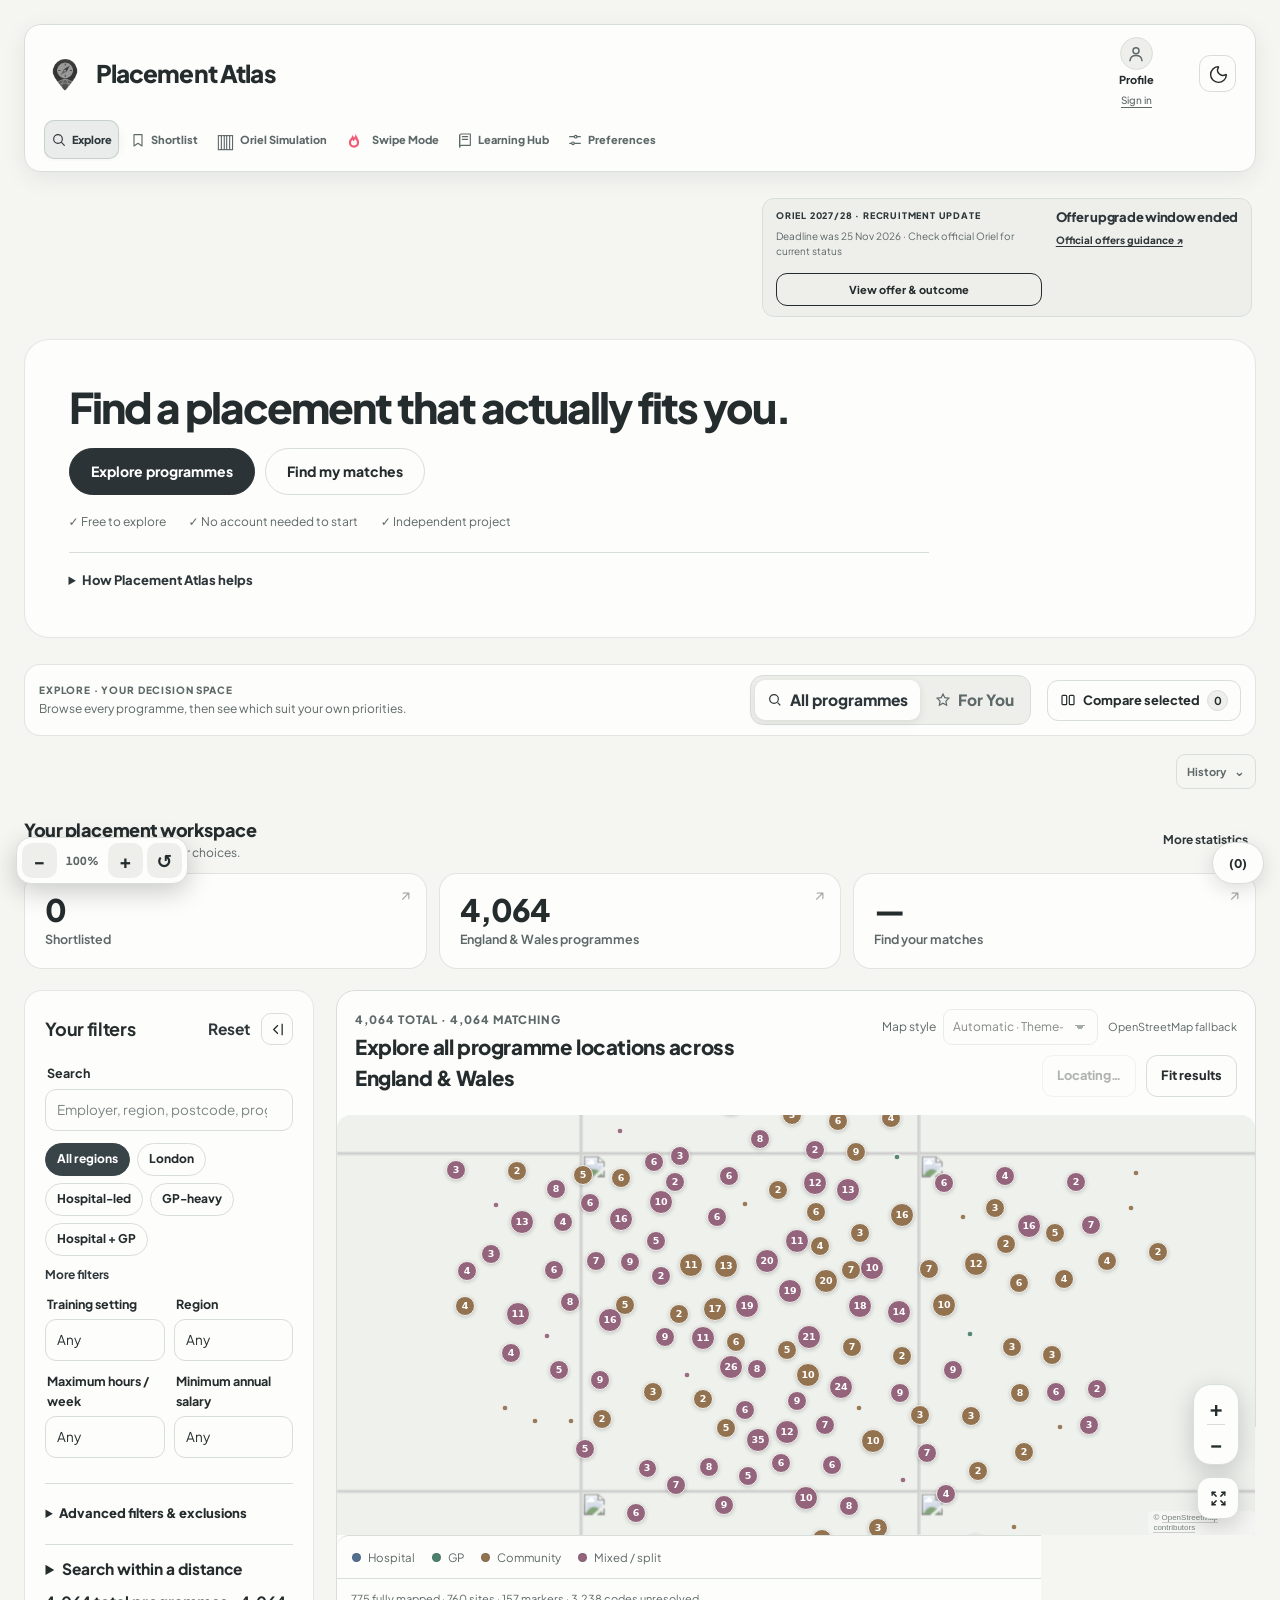
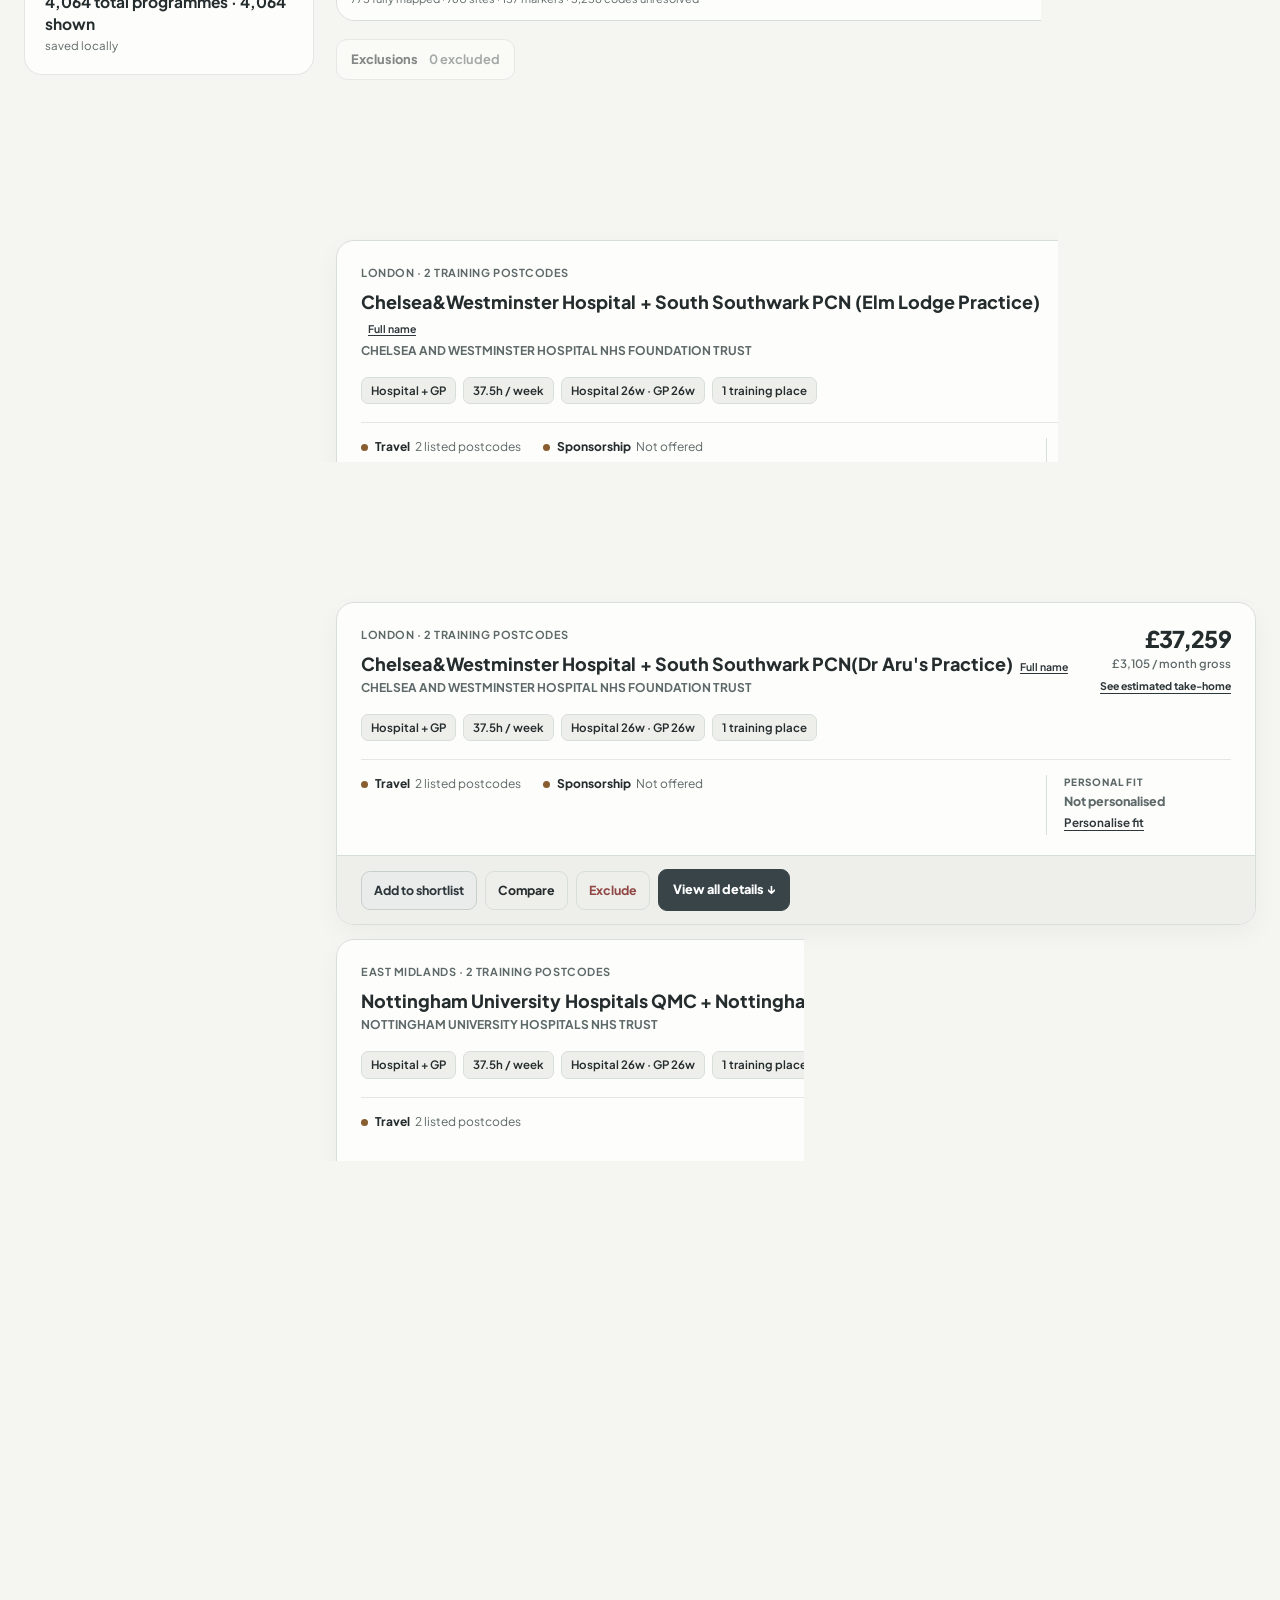
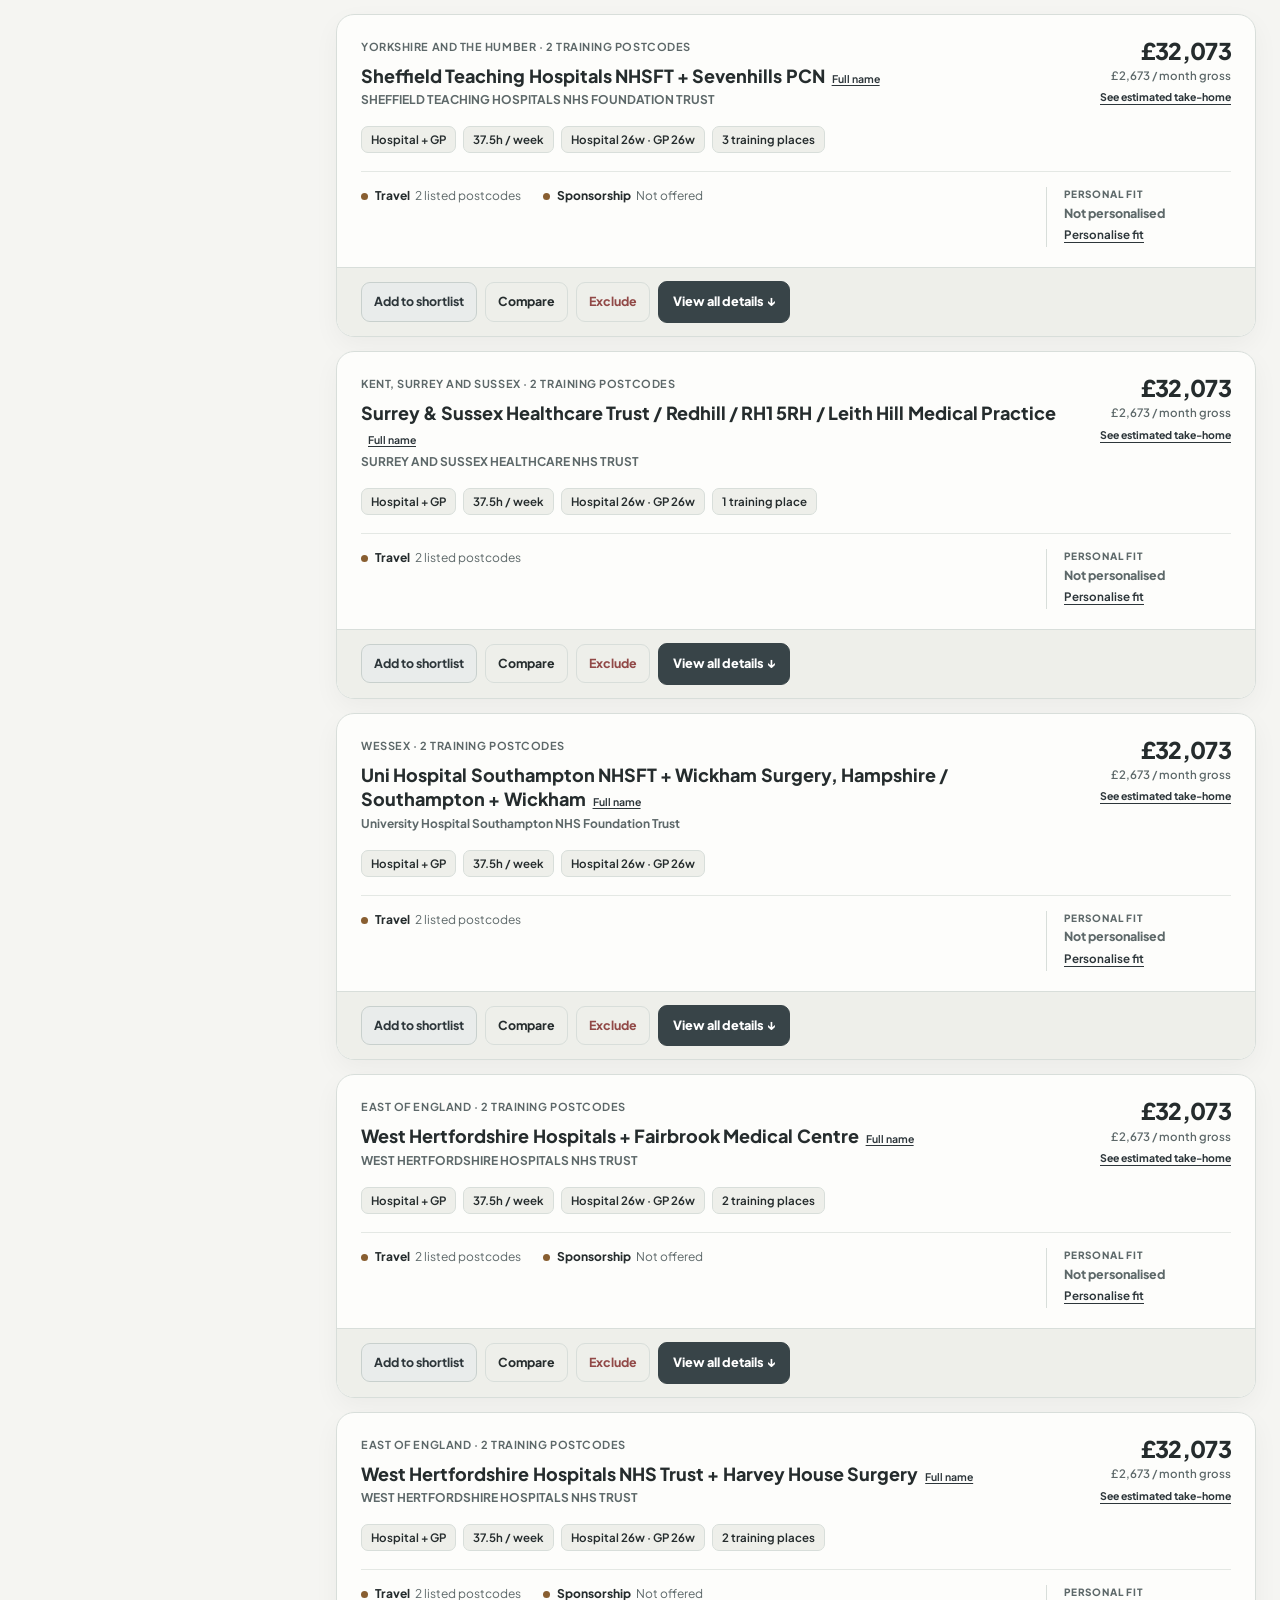
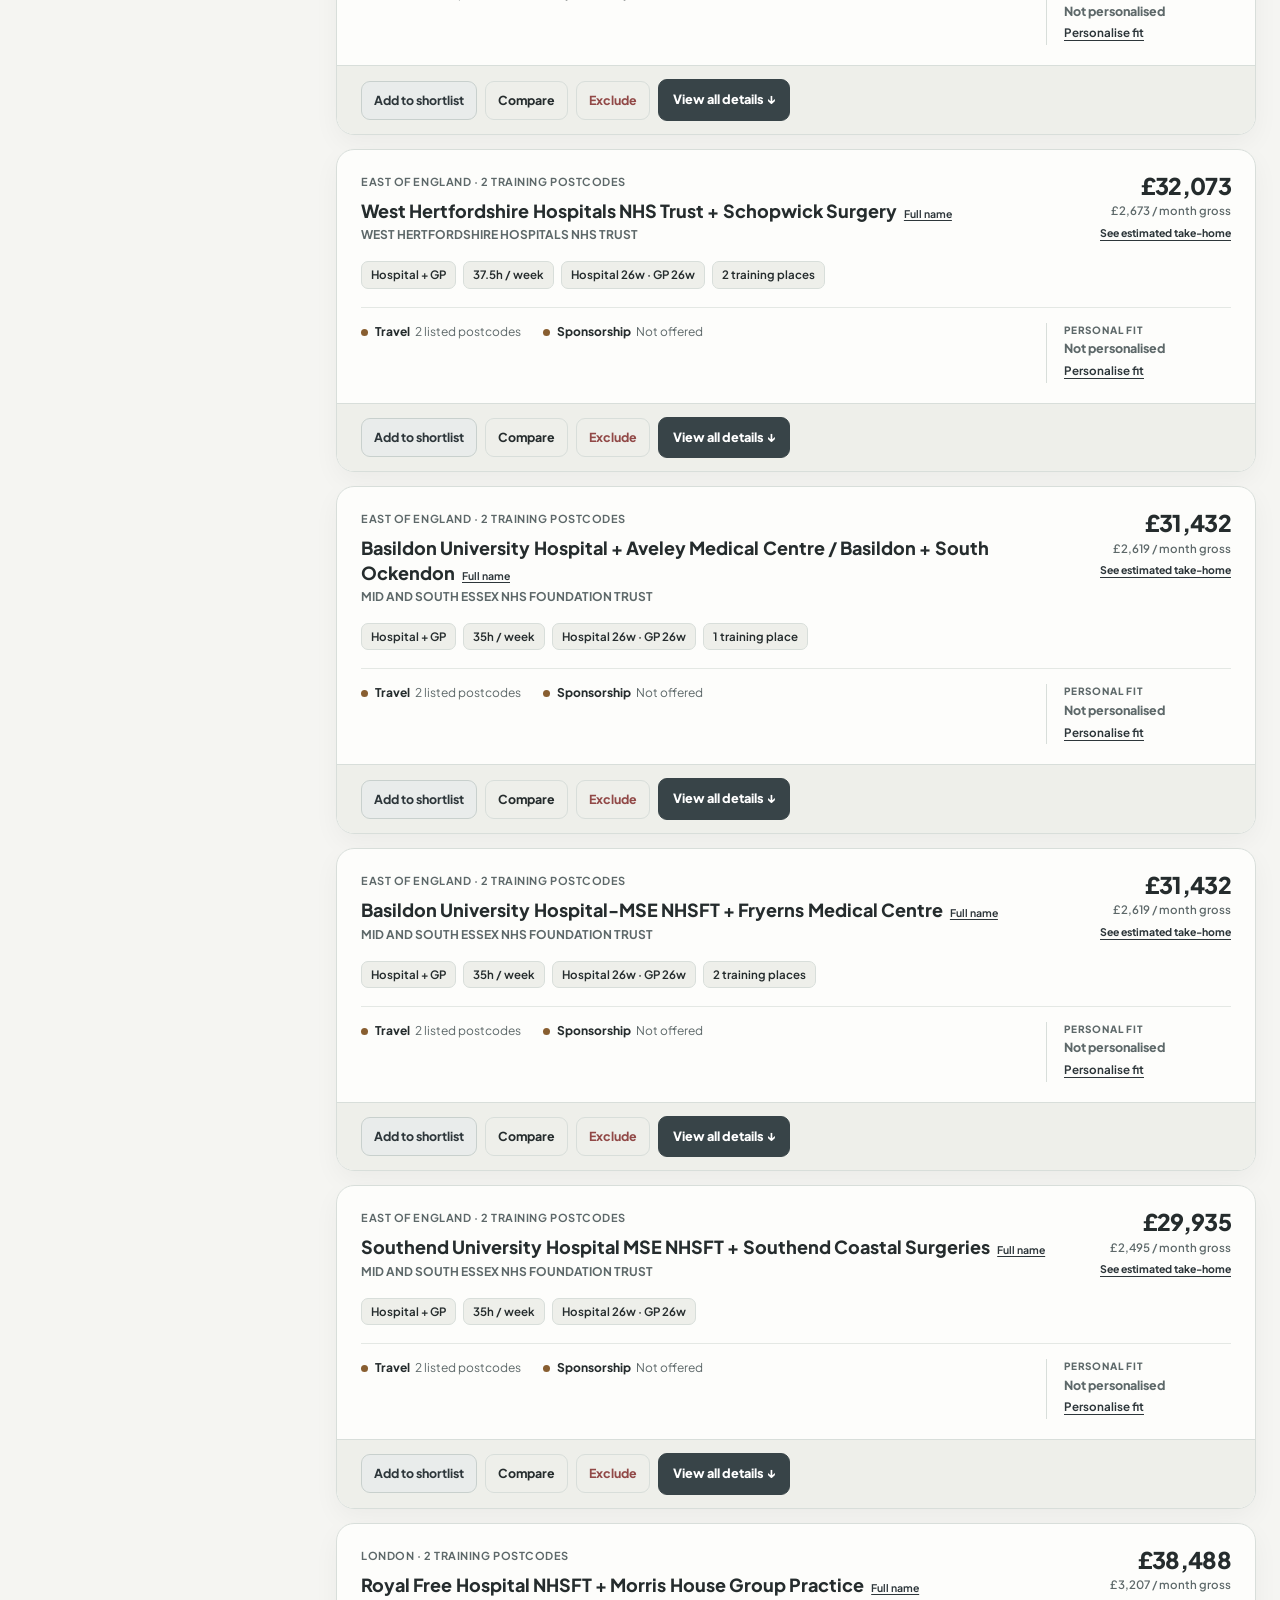
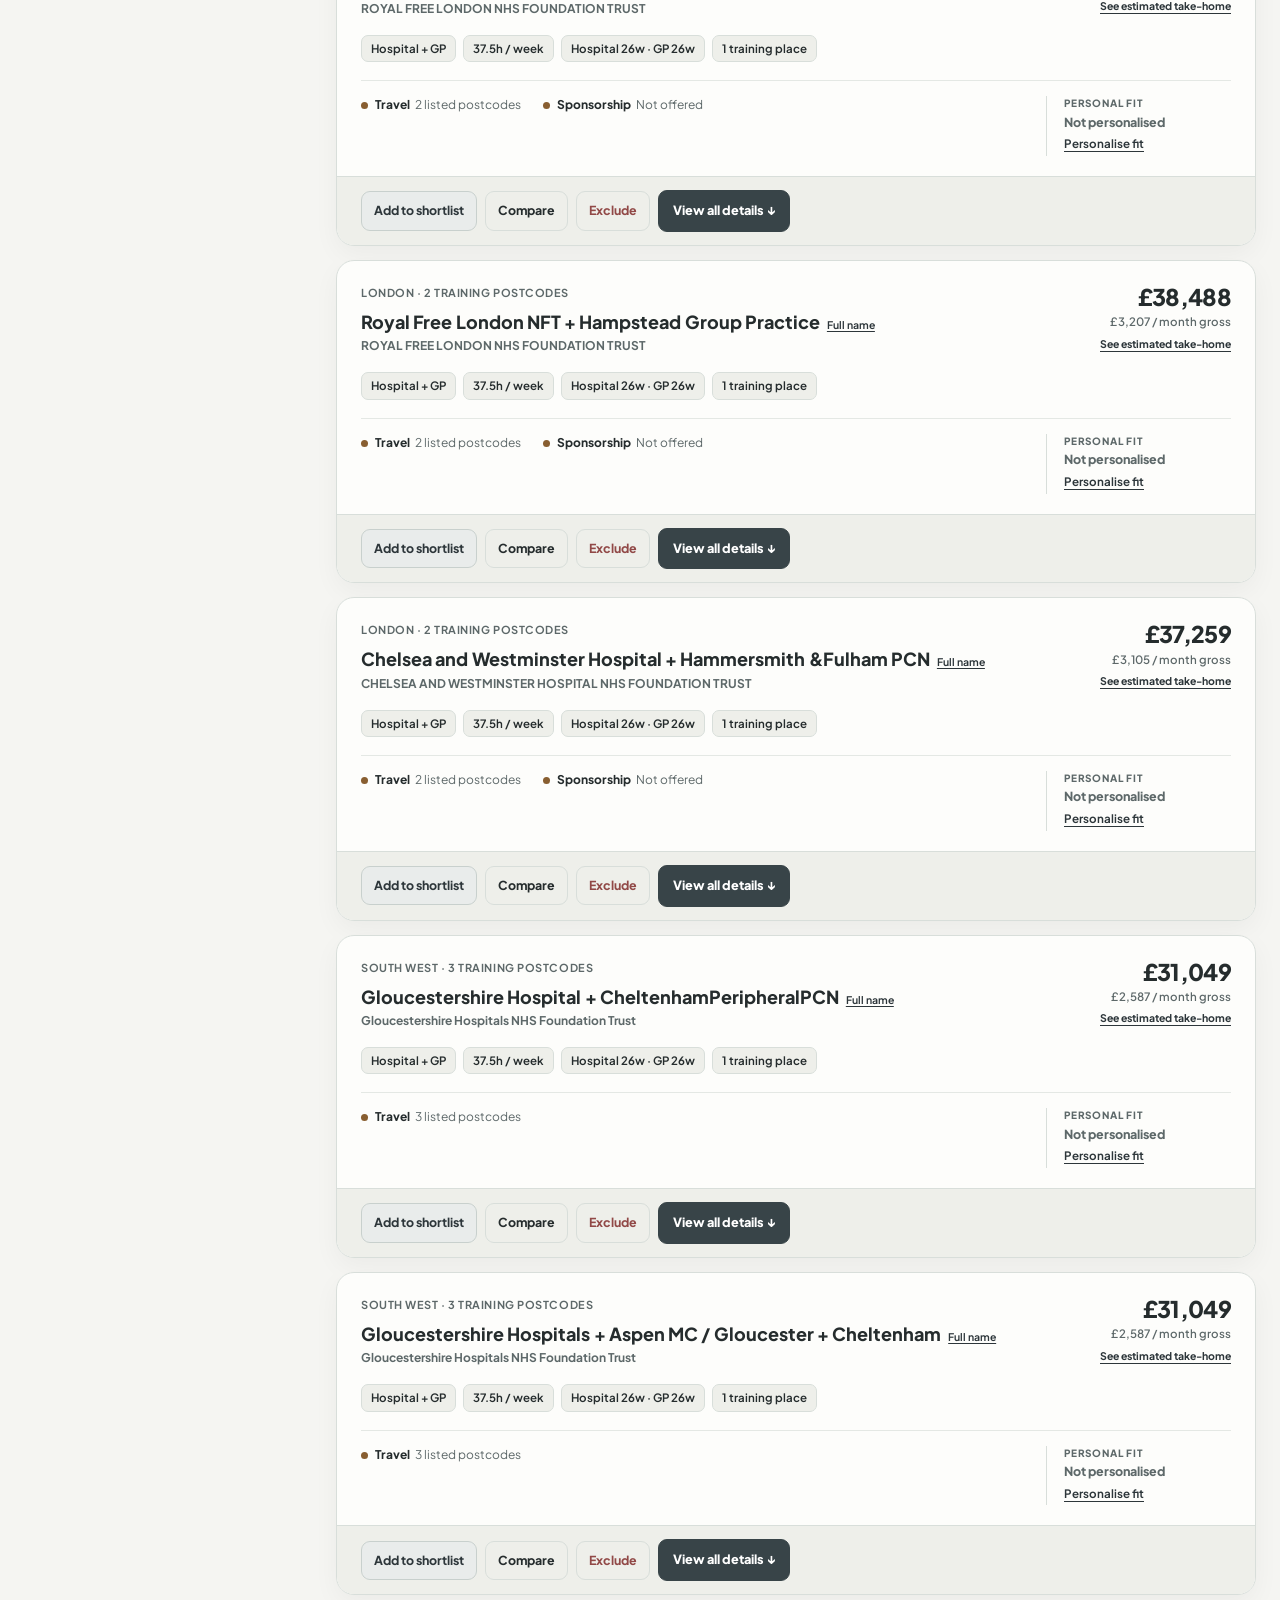
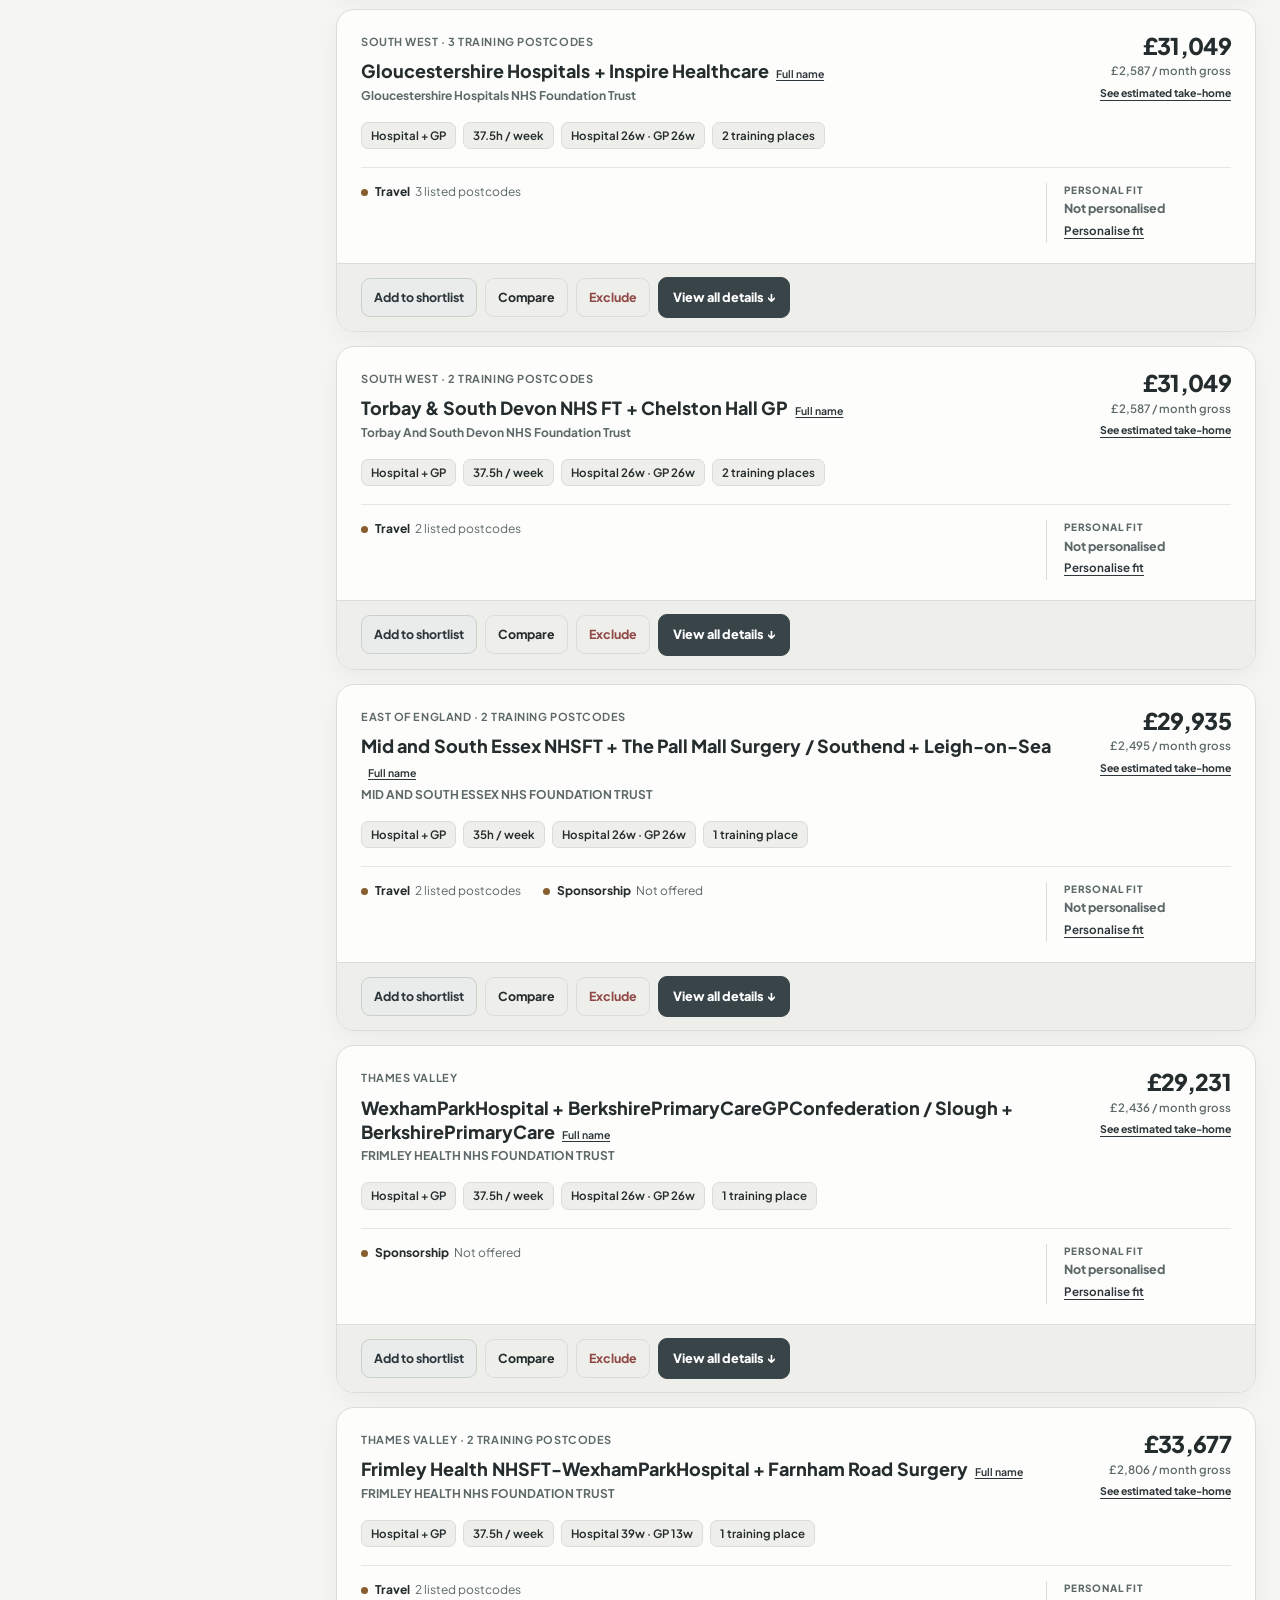
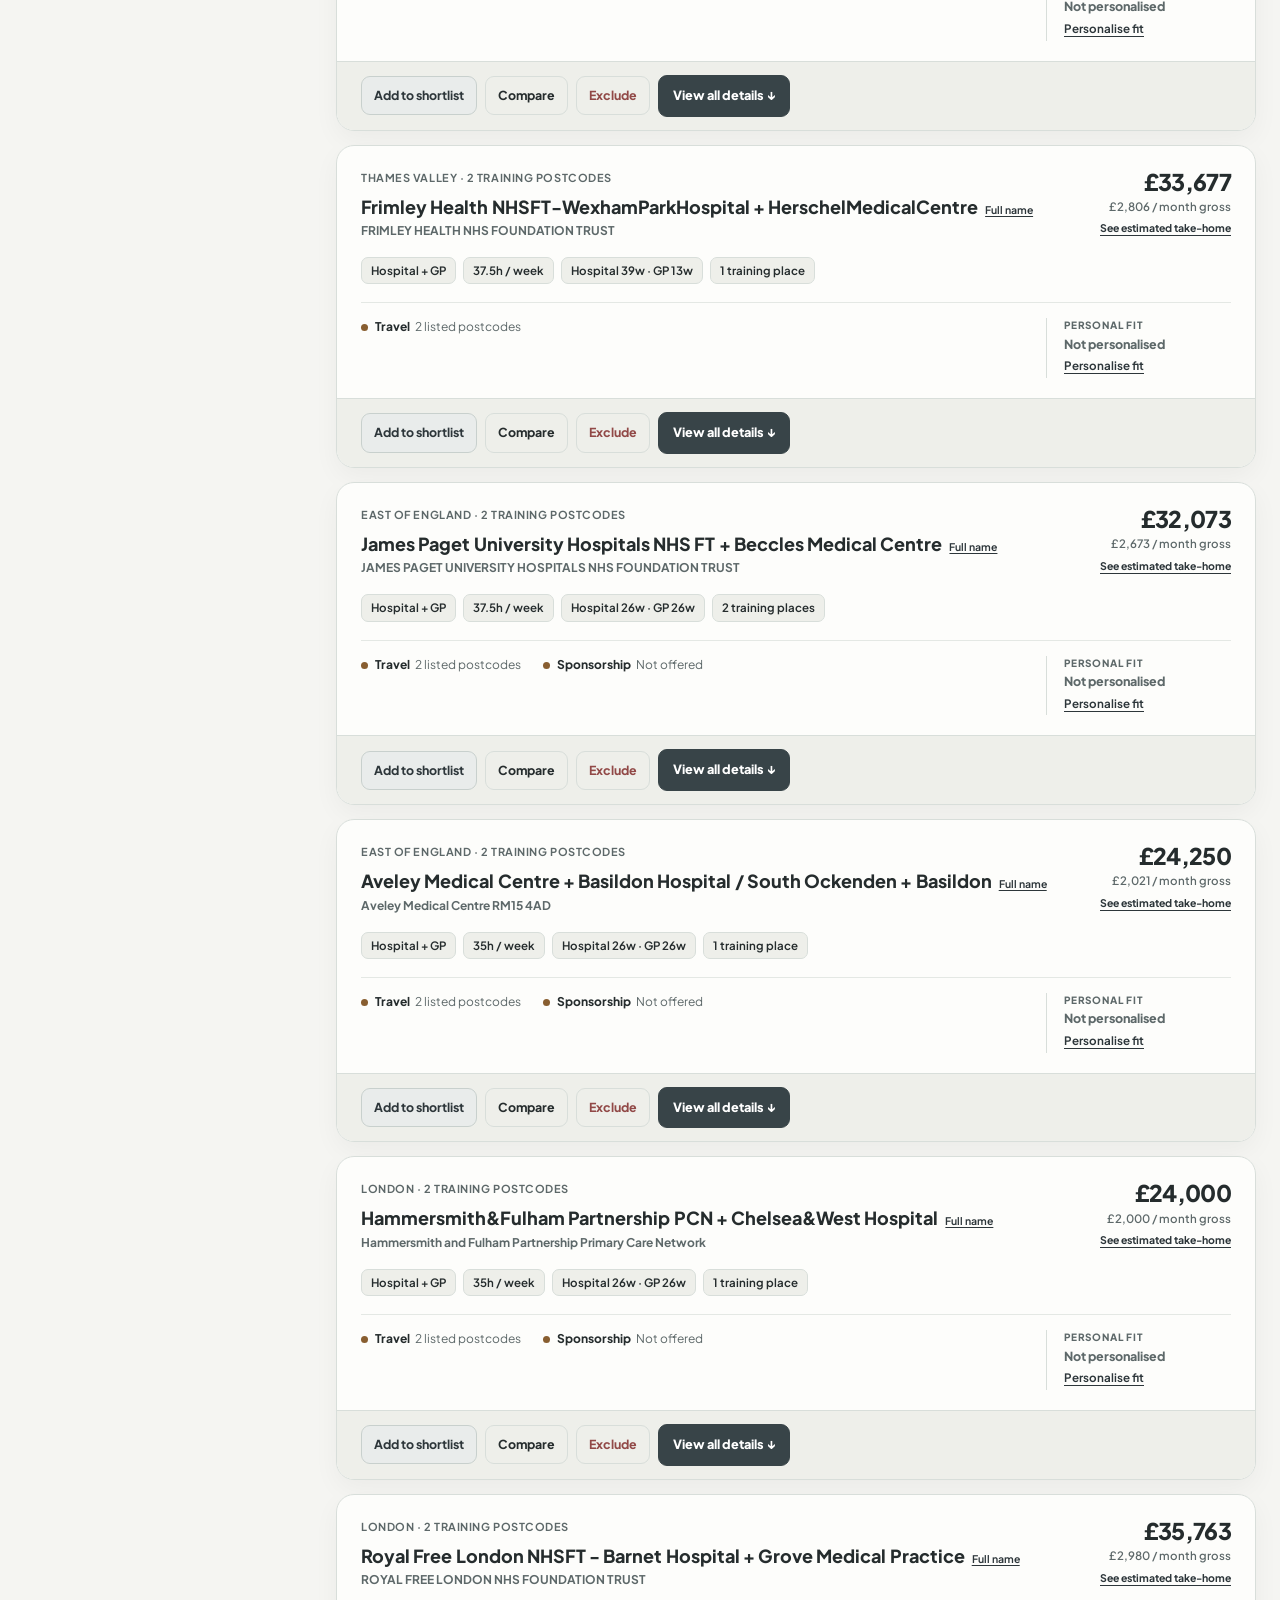
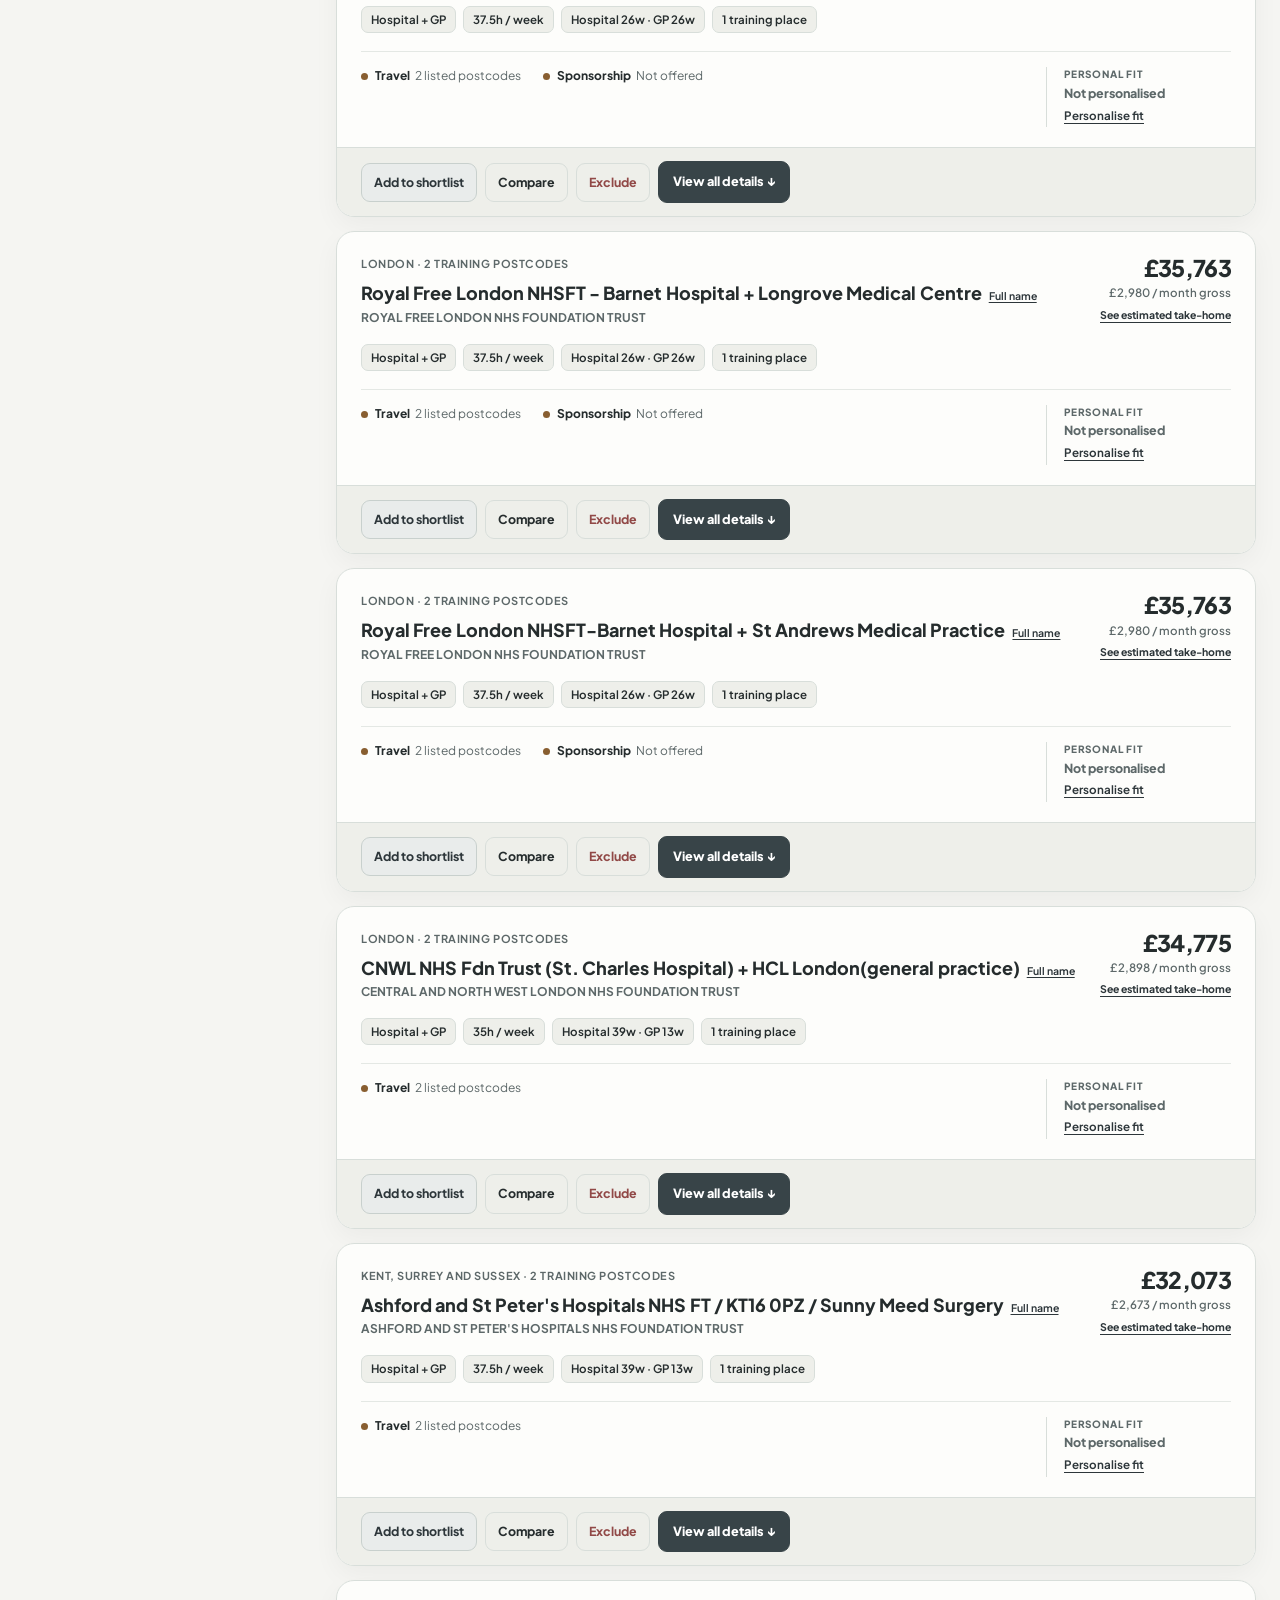
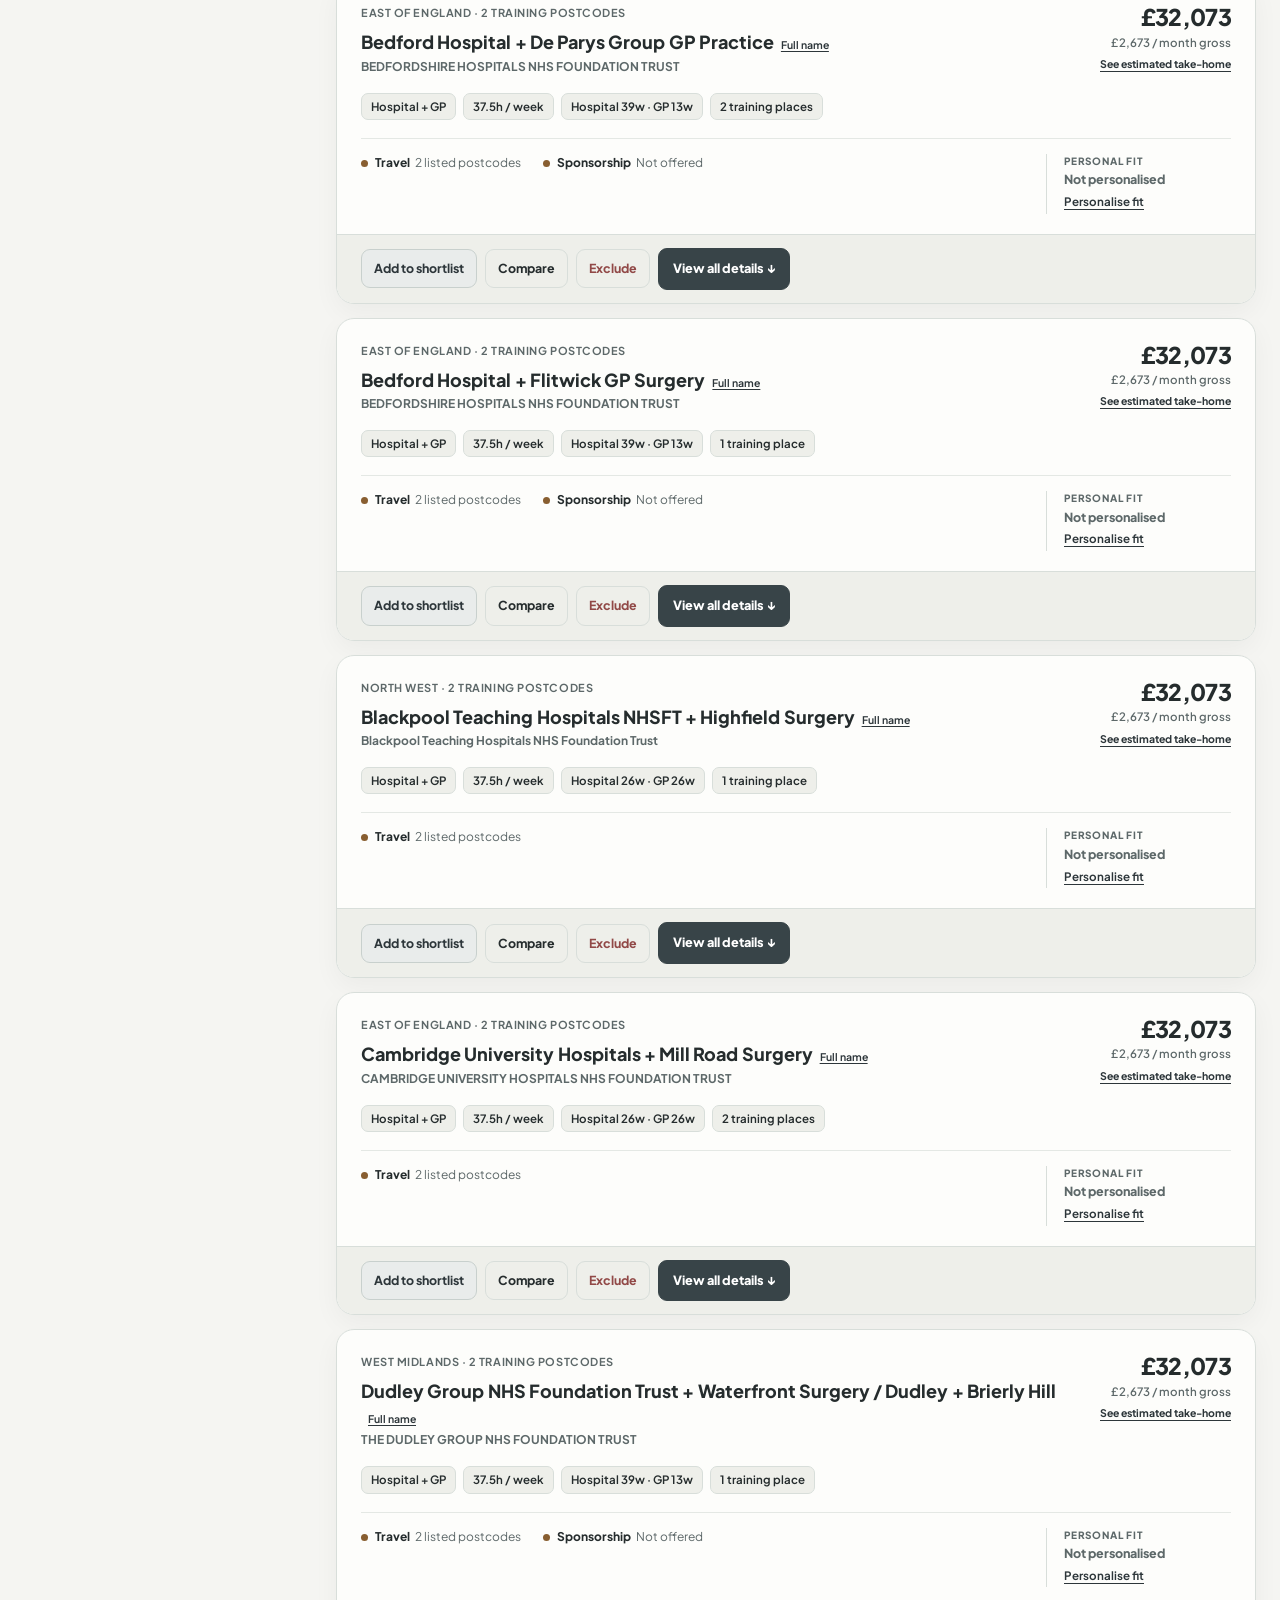
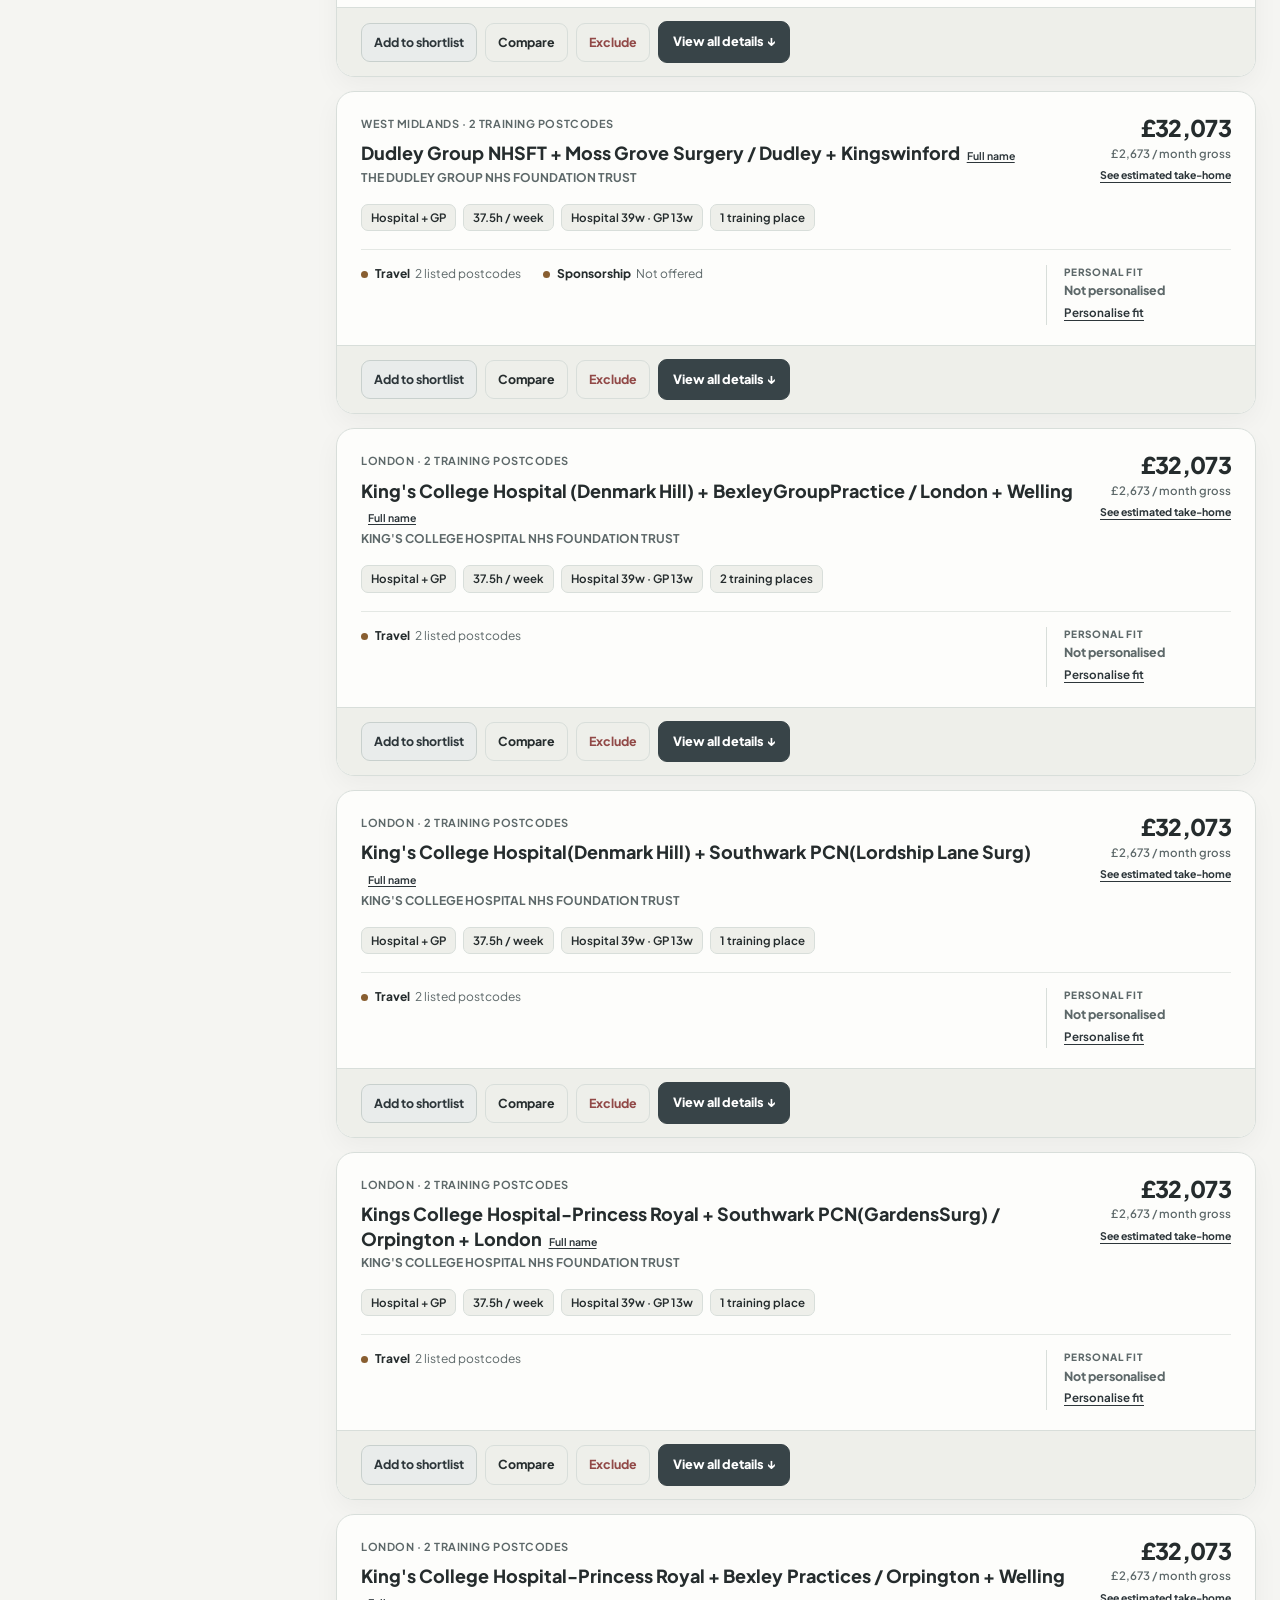
==== commit e8c79170: "Load responsive footer/viewport fixes and route offer link to Oriel Simulation" ====
--- a/index.html
+++ b/index.html
@@ -13,7 +13,7 @@
 <link rel="apple-touch-icon" sizes="192x192" href="/icons/placement-atlas-192.png?v=20261111globe1">
 <link rel="manifest" href="/manifest.webmanifest?v=20261111globe1">
 <meta name="application-name" content="Placement Atlas">
-<meta name="atlas-release" content="2026-11-13-page-isolation-navigation-fix">
+<meta name="atlas-release" content="2026-11-13-responsive-footer-fit">
 <meta name="description" content="Placement Atlas is an independent Oriel placement desk for UK MPharm students. Compare 4,064 foundation pharmacist training programmes across England and Wales with interactive maps, pay and hours insights, personalised fit scores, filters, shortlist management and swipe-based discovery.">
 <link rel="canonical" href="https://placementatlas.co.uk/">
 <meta name="robots" content="index, follow, max-image-preview:large">
@@ -187,7 +187,7 @@
 <link rel="stylesheet" href="atlas-navigation.css?v=20261111logo1">
 <link rel="stylesheet" href="atlas-map-tones.css?v=20261111tone2">
 <link rel="stylesheet" href="atlas-interactions.css?v=20261110ux1">
-<link rel="stylesheet" href="atlas-footer.css?v=20261110footer1">
+<link rel="stylesheet" href="atlas-footer.css?v=20261113responsive1">
 <link rel="stylesheet" href="premium-discovery-preview.css?v=20261111makeover5">
 <link rel="stylesheet" href="premium-card-tabs.css?v=20261111makeover5">
 <link rel="stylesheet" href="premium-editorial-palettes.css?v=20261111makeover5">
@@ -201,6 +201,7 @@
 <link rel="stylesheet" href="shortlist-refinement.css?v=20261112shortlist1">
 <link rel="stylesheet" href="member-profile.css?v=20261113experience1">
 <link rel="stylesheet" href="atlas-experience.css?v=20261113navigationfix1">
+<link rel="stylesheet" href="responsive-fit.css?v=20261113responsive1">
 </head>
 <body>
 <div class="shell">
@@ -355,7 +356,7 @@
       <h2>Plan &amp; compare</h2>
       <button type="button" data-atlas-footer-tab="compare">Compare programmes</button>
       <button type="button" data-atlas-footer-tab="simulator">Oriel Simulation</button>
-      <button type="button" data-atlas-footer-tab="outcome">My Outcome</button>
+      <button type="button" data-atlas-footer-action="offers">Offer &amp; outcome</button>
       <button type="button" data-atlas-footer-tab="prefs">Preferences</button>
     </nav>
     <nav class="atlasFooterGroup" aria-label="Project information and support">
@@ -373,7 +374,7 @@
     <p>Independent of Oriel, the NHS and GPhC. Programme information comes from a dated 2026 Oriel CSV snapshot, not a live recruitment feed. Verify current information with official sources; fit scores are guidance, not verified working conditions.</p>
   </div>
 </footer><div class="toast" role="status" id="toast"></div>
-<script src="atlas-navigation.js?v=20261112header1"></script>
+<script src="atlas-navigation.js?v=20261113responsive1"></script>
 <script src="vendor/leaflet.js"></script>
 <script src="https://cdn.jsdelivr.net/npm/maplibre-gl@5.0.0/dist/maplibre-gl.js" crossorigin="anonymous"></script>
 <script src="https://cdn.jsdelivr.net/npm/@maplibre/maplibre-gl-leaflet@0.1.4/leaflet-maplibre-gl.js" crossorigin="anonymous"></script>
@@ -403,7 +404,8 @@
 <script src="simulator.js?v=20261113navigationfix1"></script>
 <script src="tinder-mode.js?v=20261113navigationfix1"></script>
 <script src="motion-effects.js?v=20261107a"></script>
-<script src="session-ui.js?v=20261110ux1"></script>
+<script src="session-ui.js?v=20261113responsive1"></script>
+<script src="footer-viewport.js?v=20261113responsive1"></script>
 <script src="interface-polish.js?v=20261107responsive2"></script>
 <script src="atlas-interactions.js?v=20261110reset1"></script>
 <script src="premium-discovery-preview.js?v=20261112firstpaint1"></script>
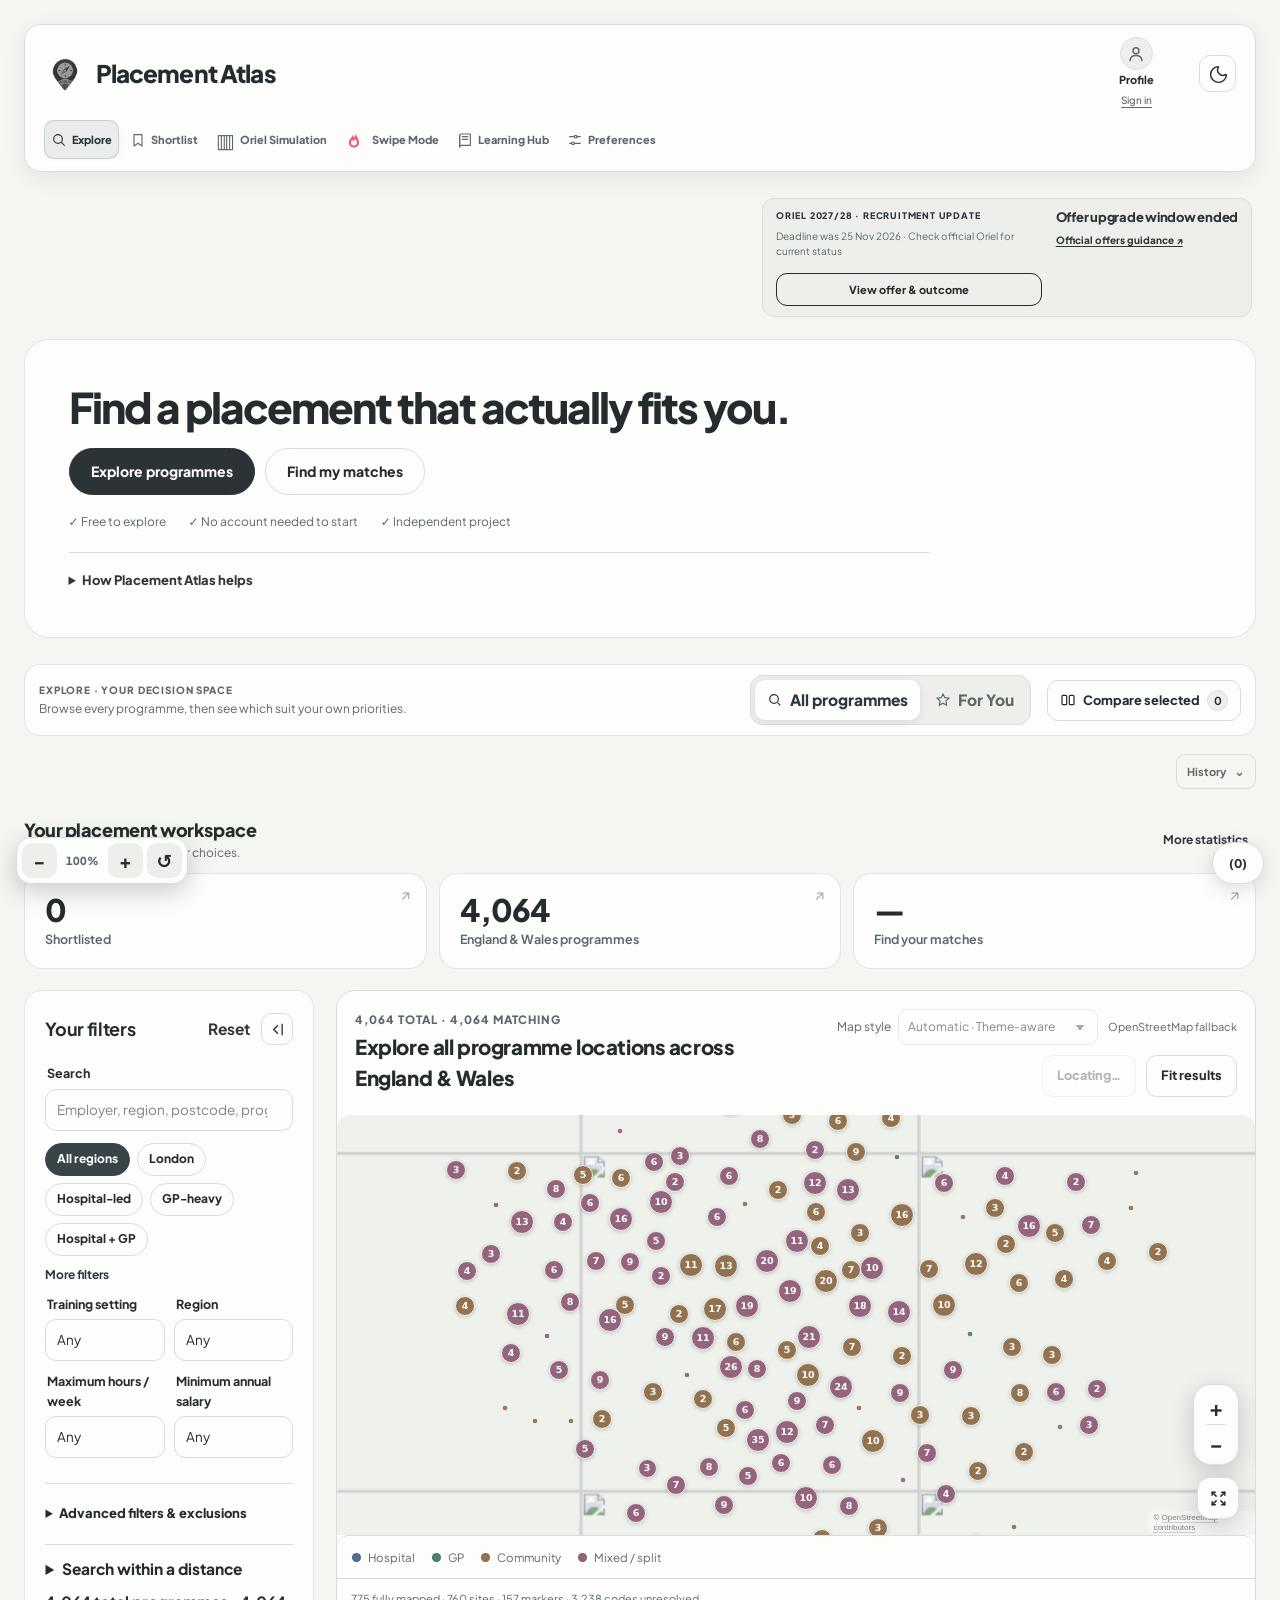
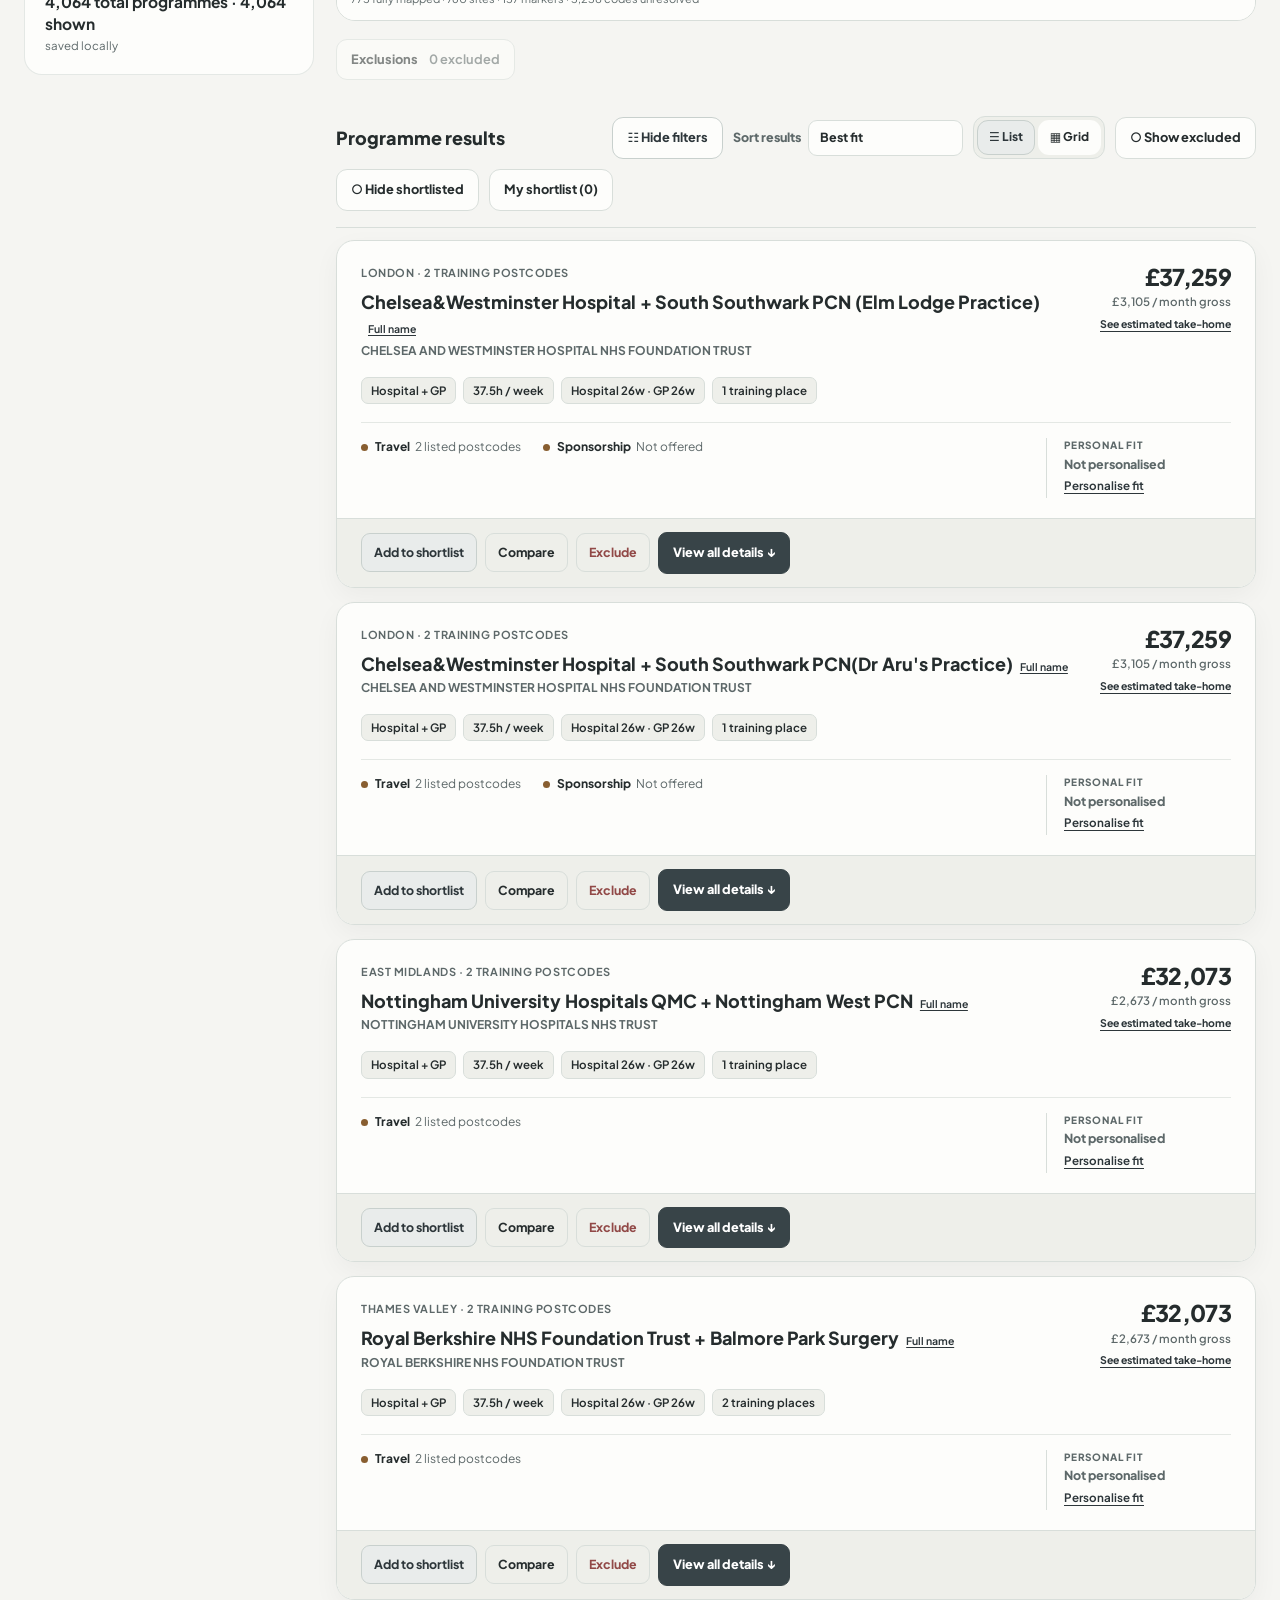
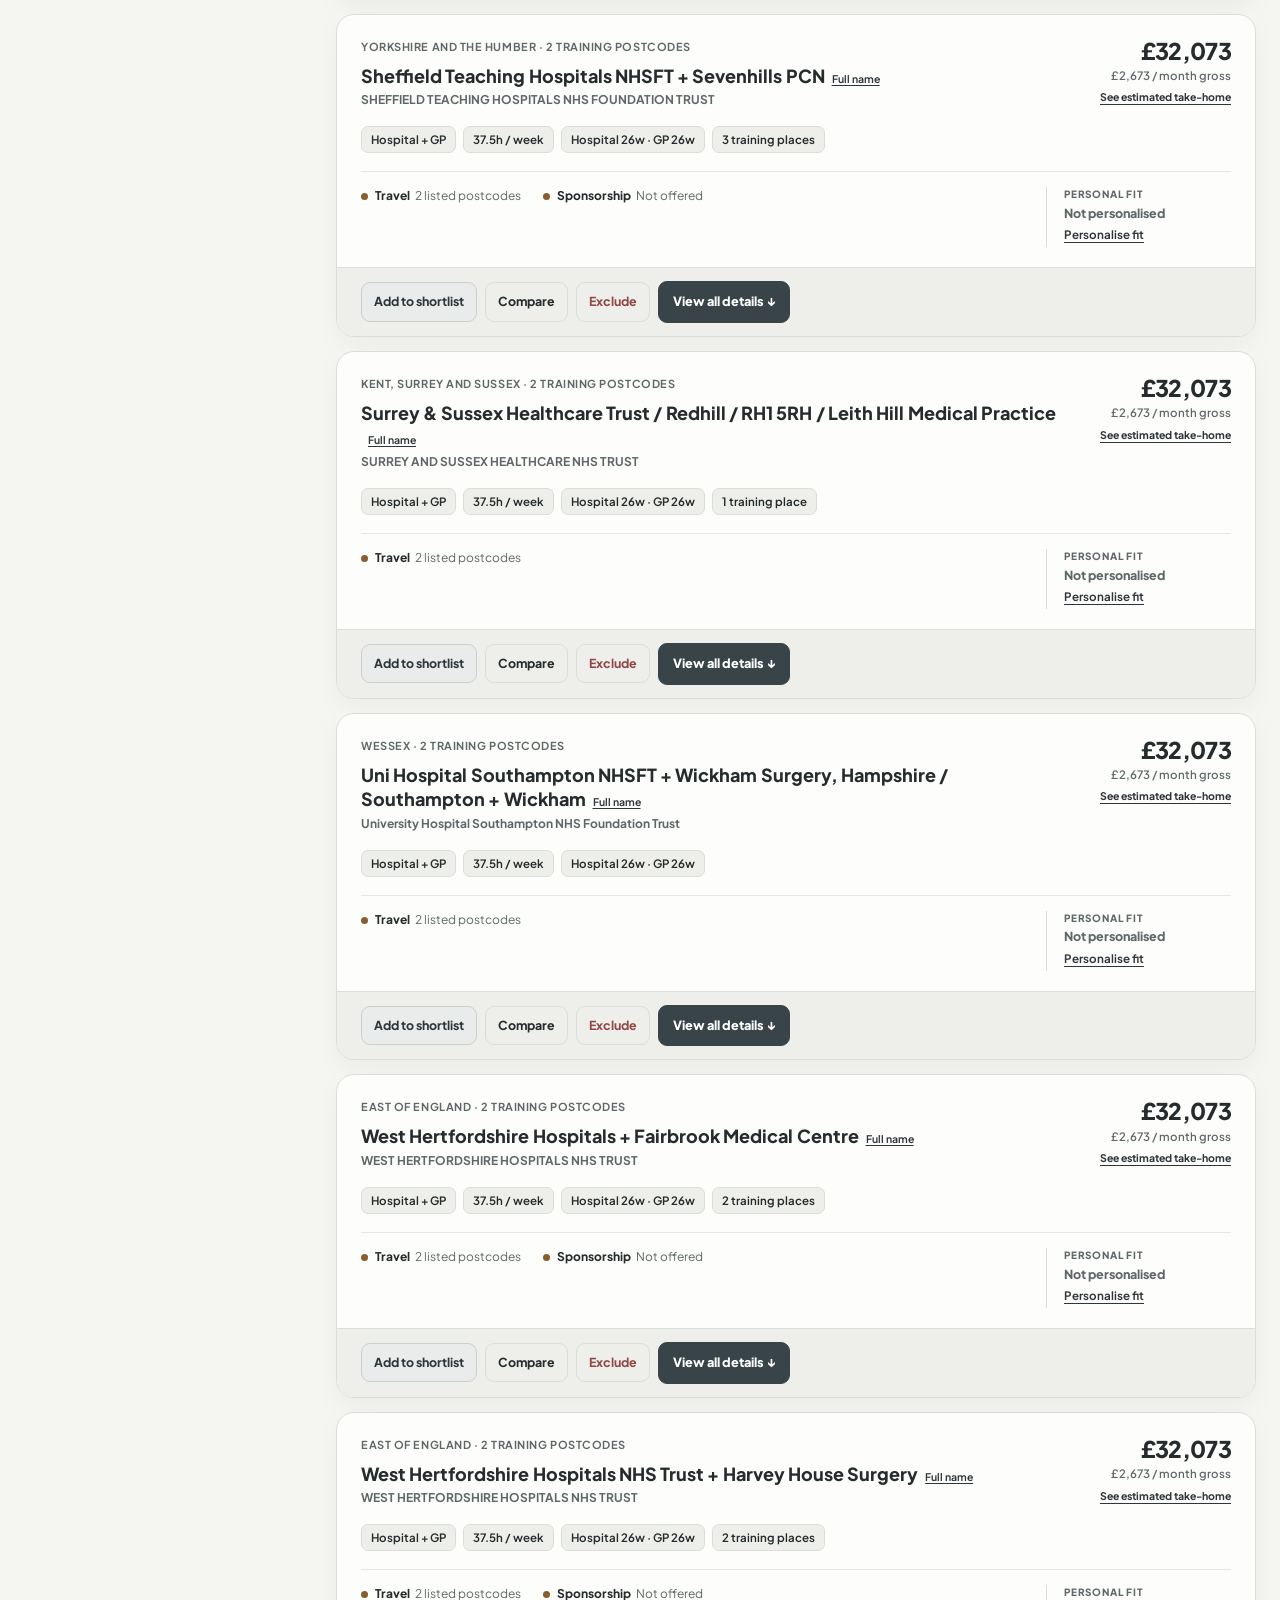
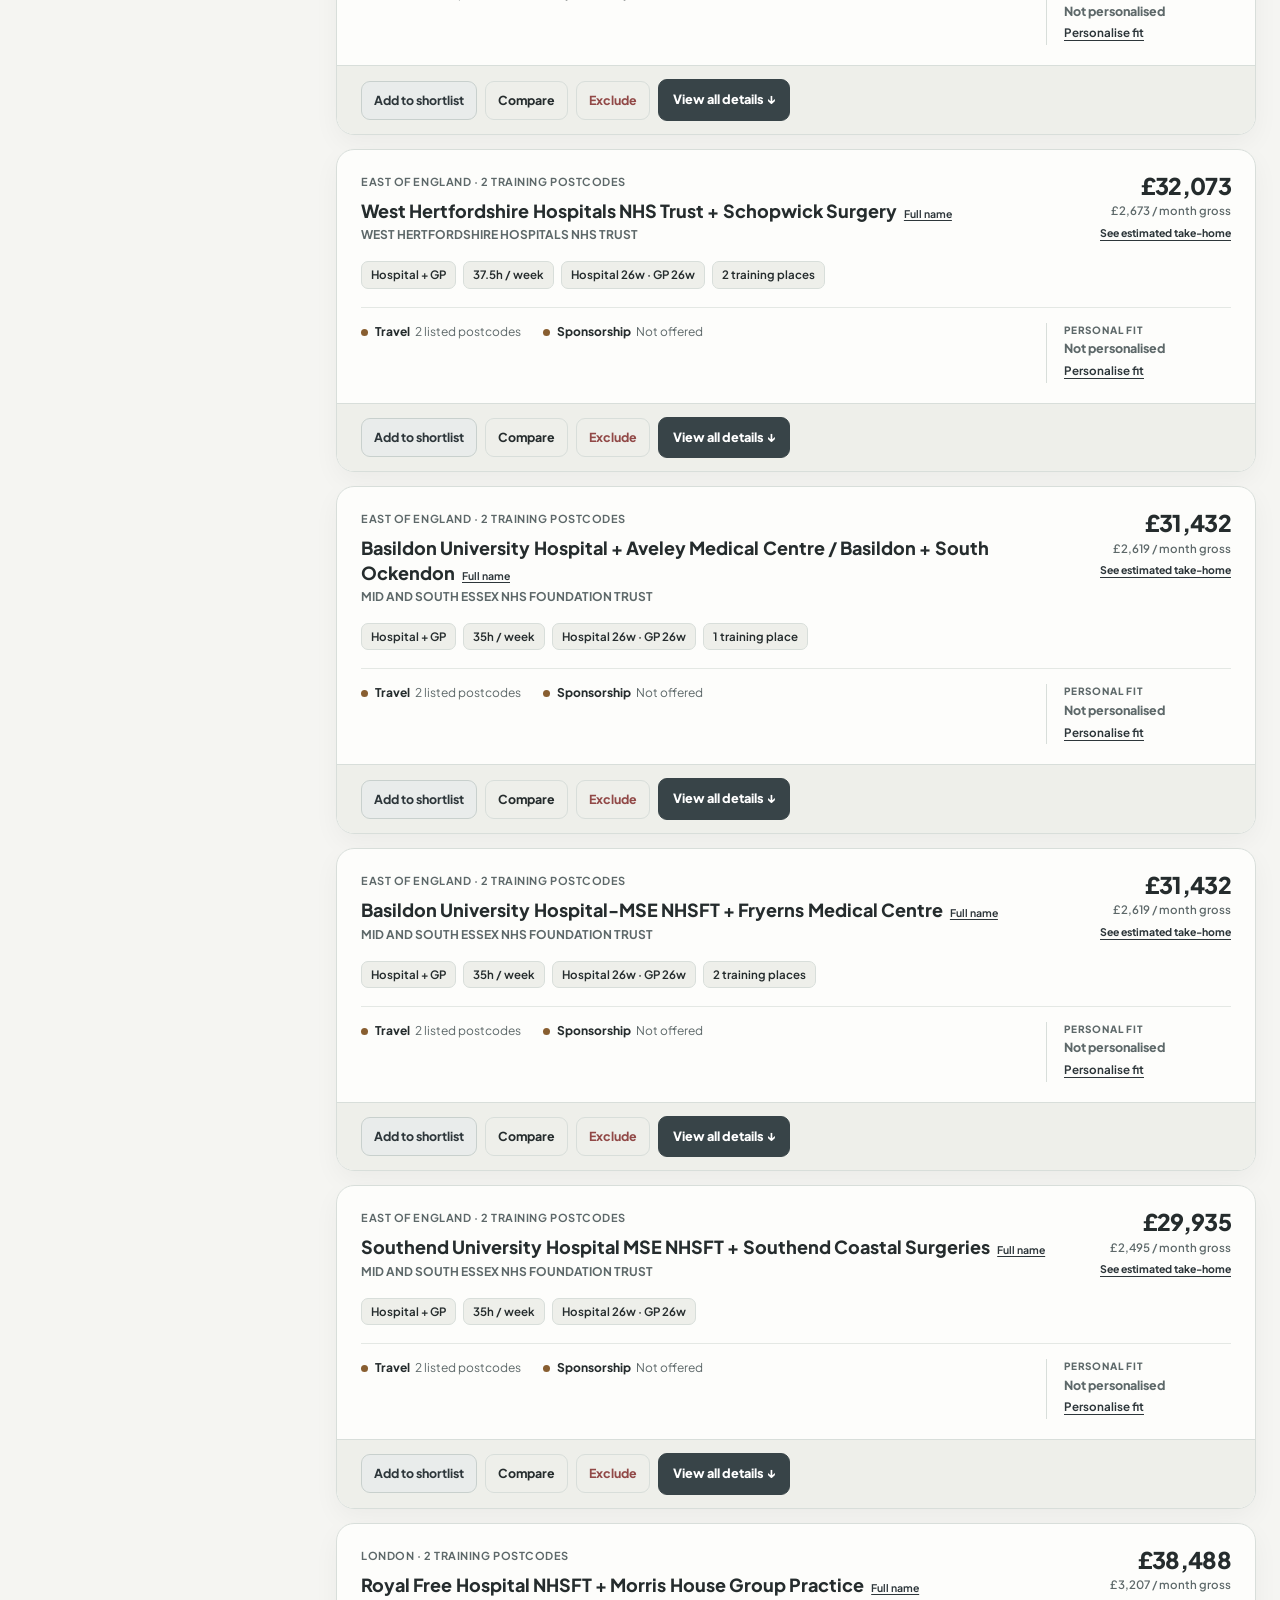
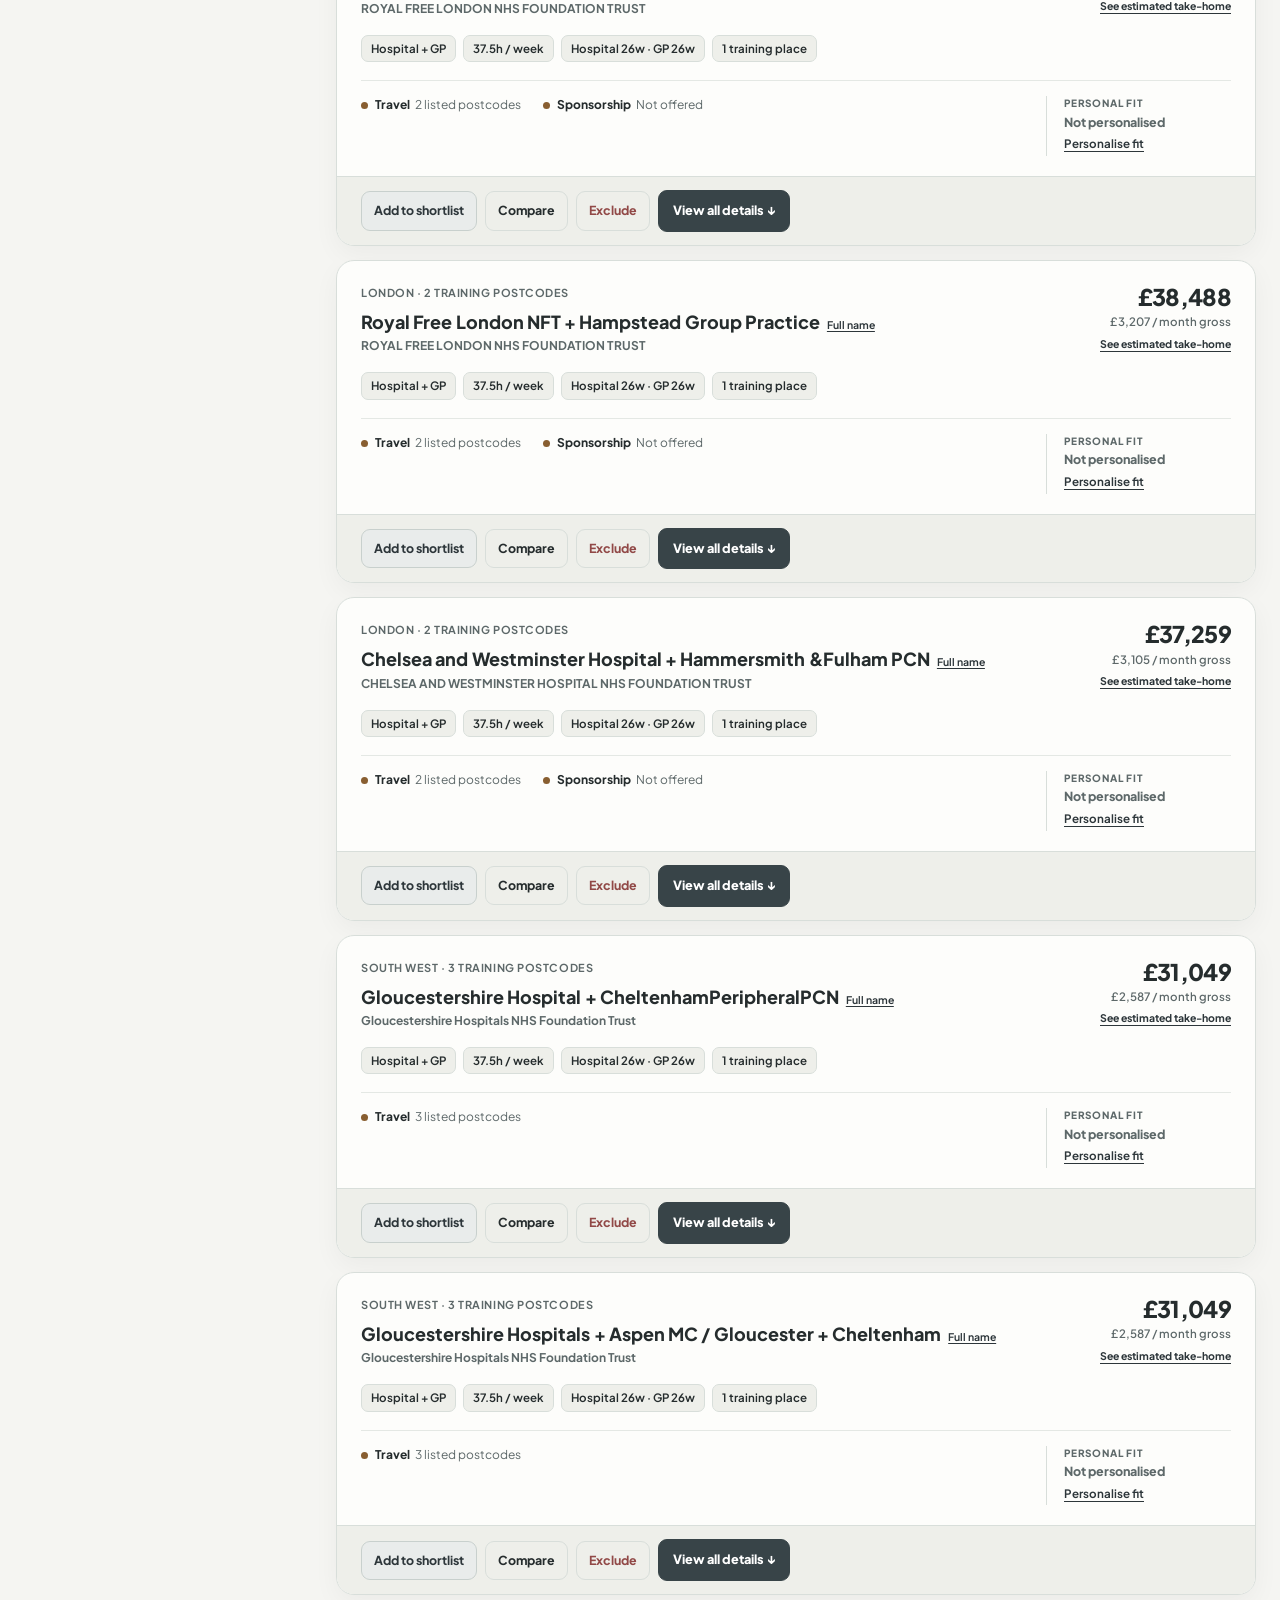
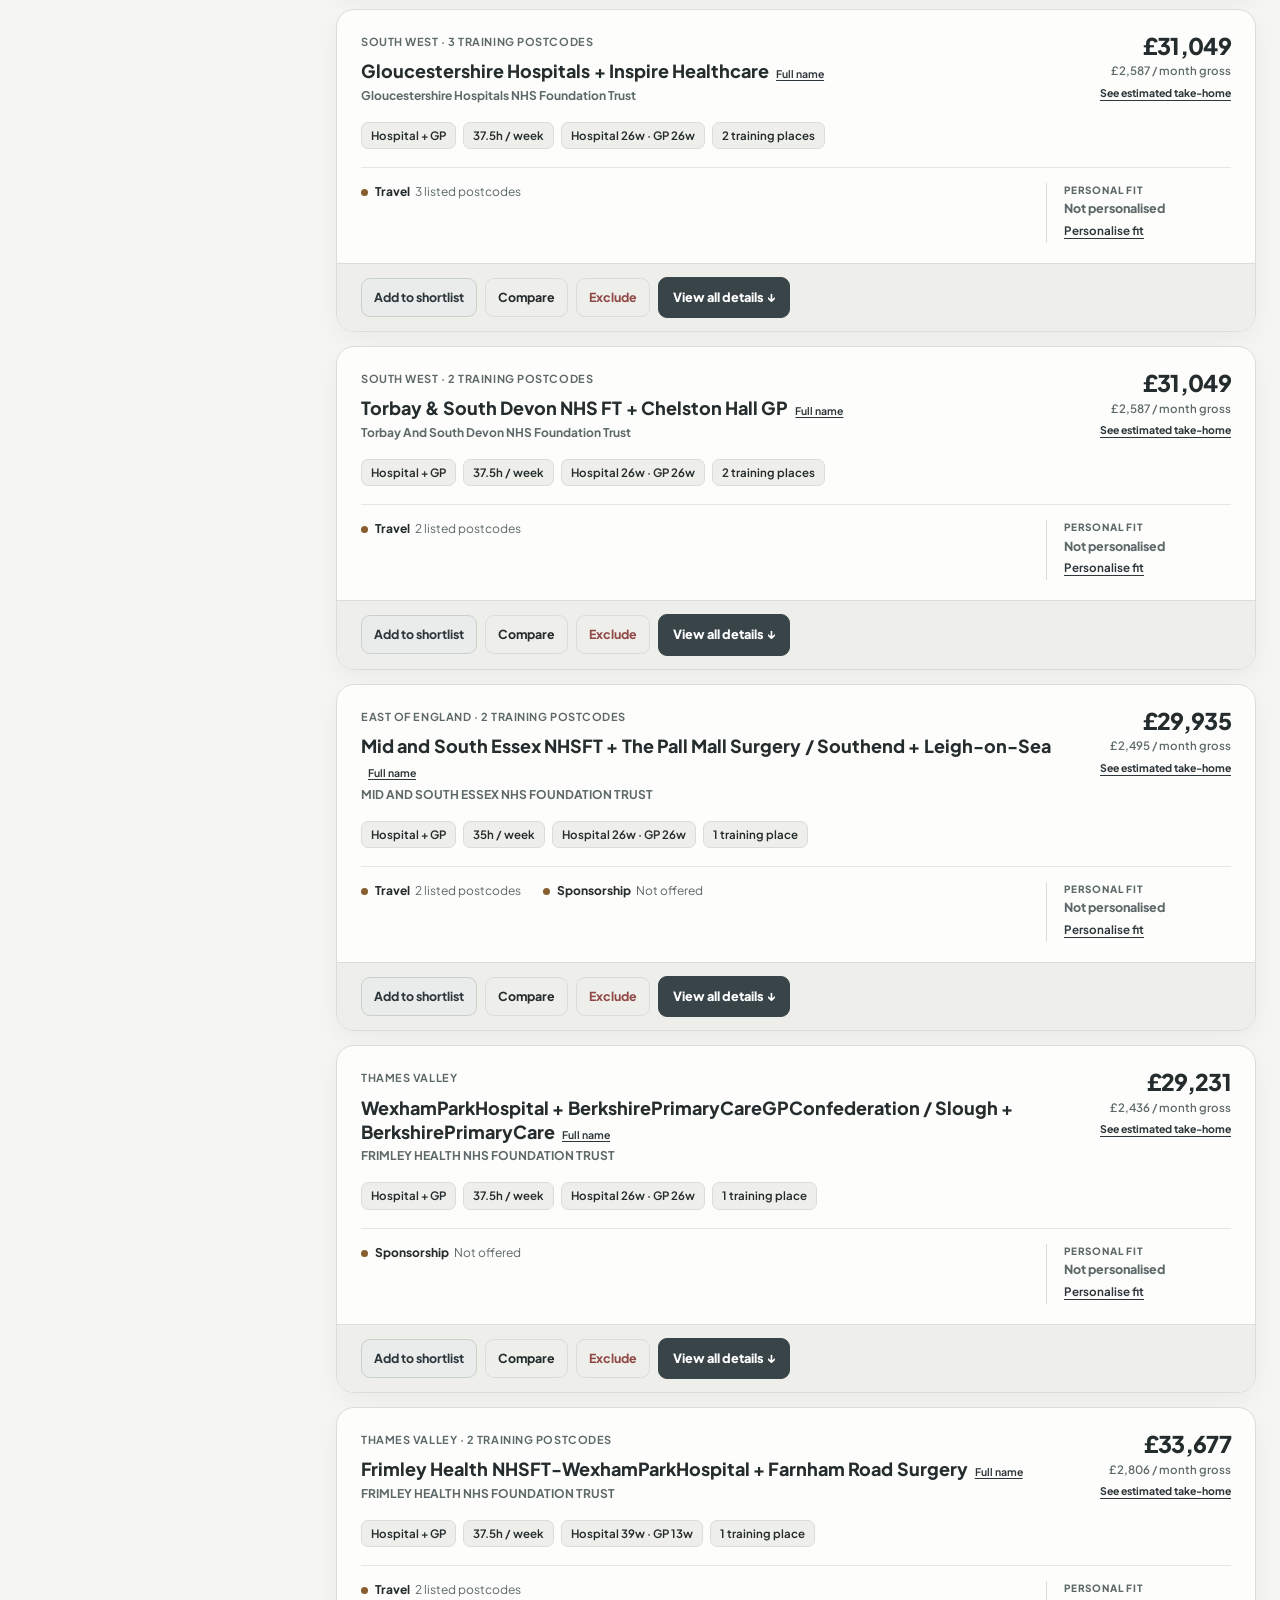
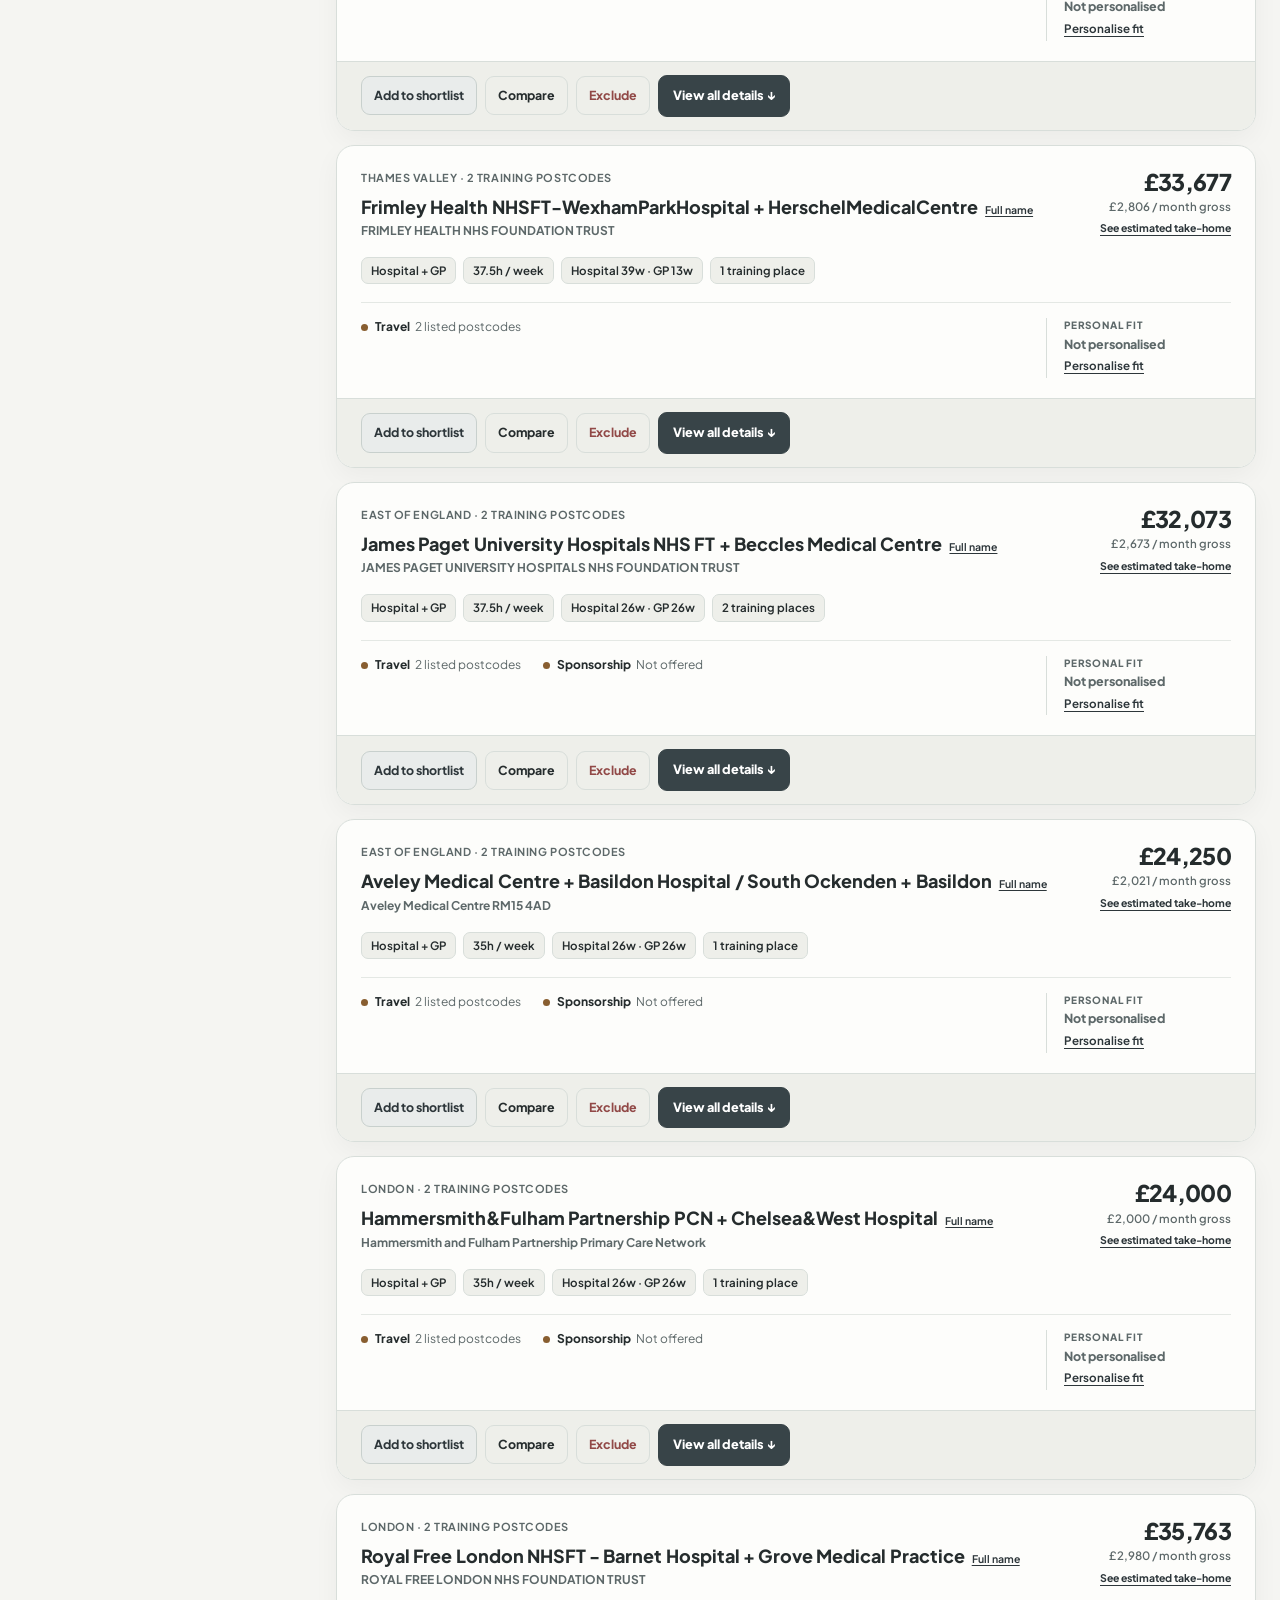
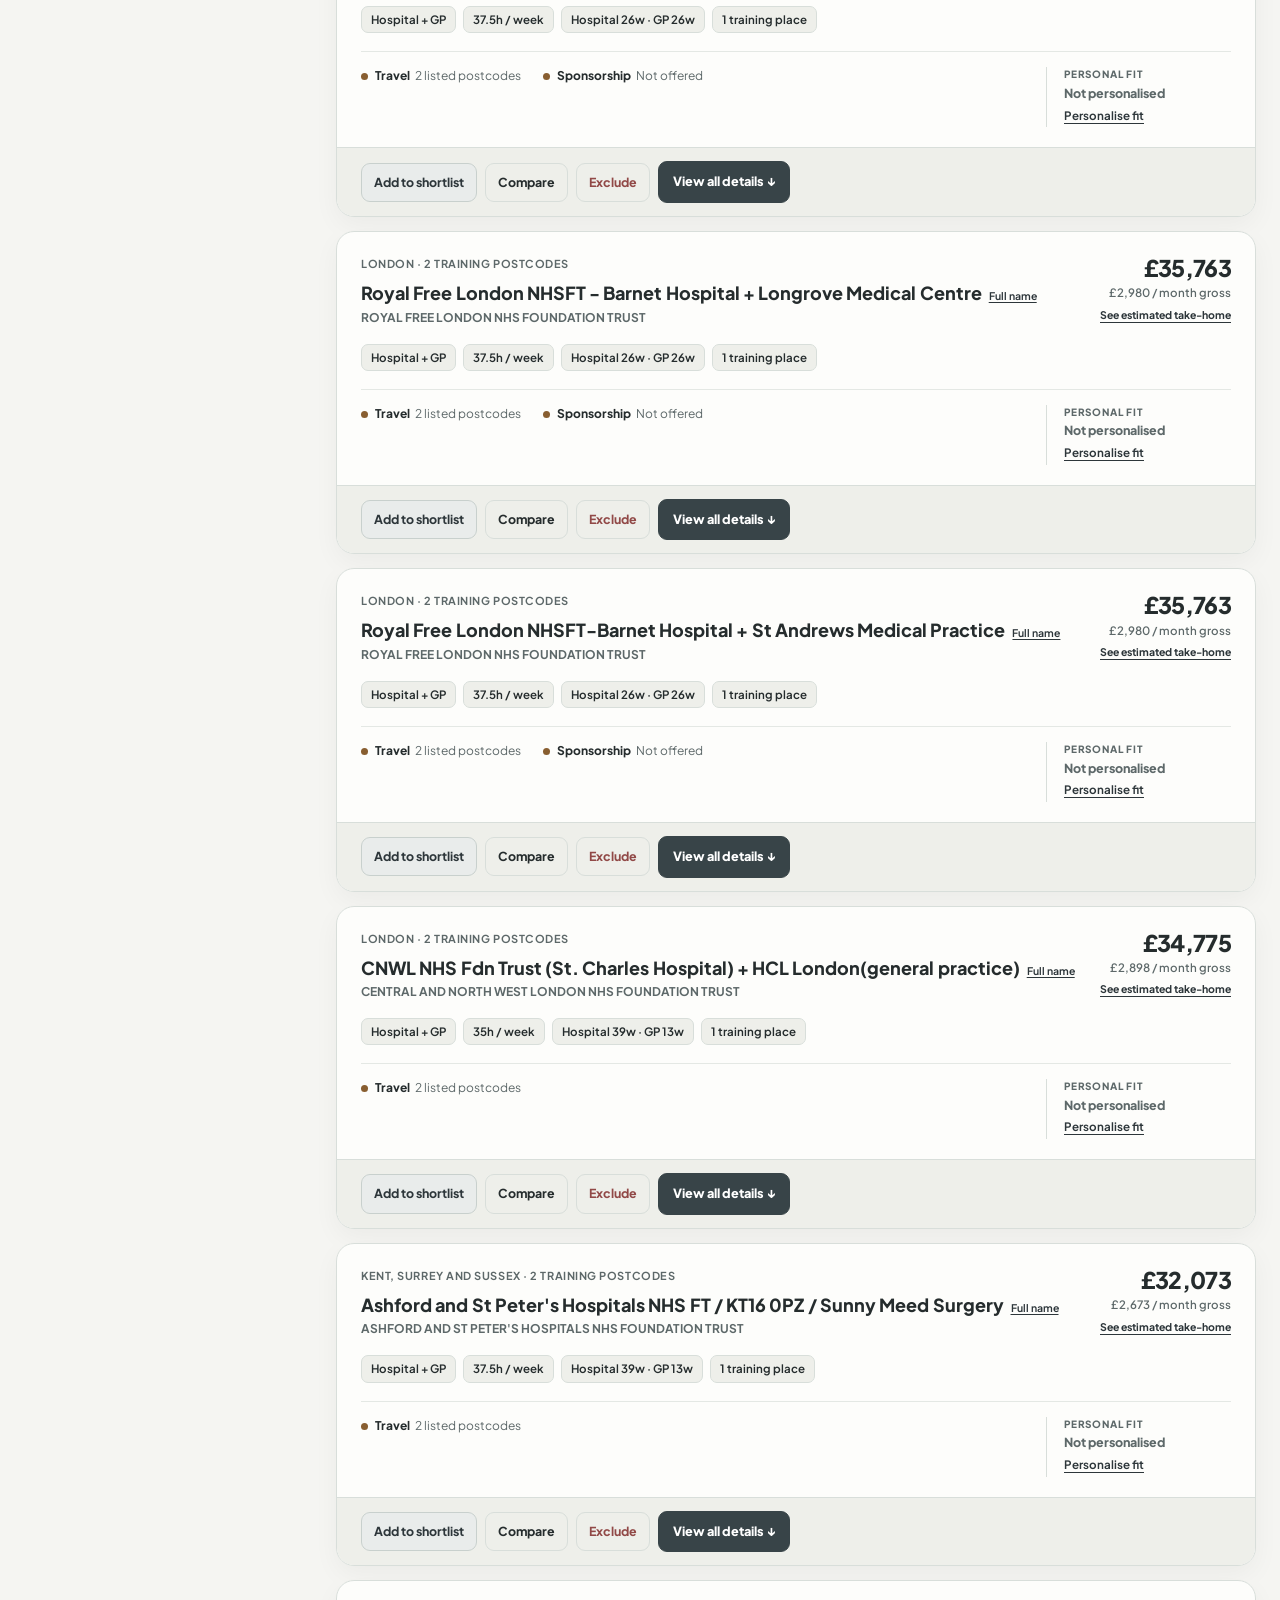
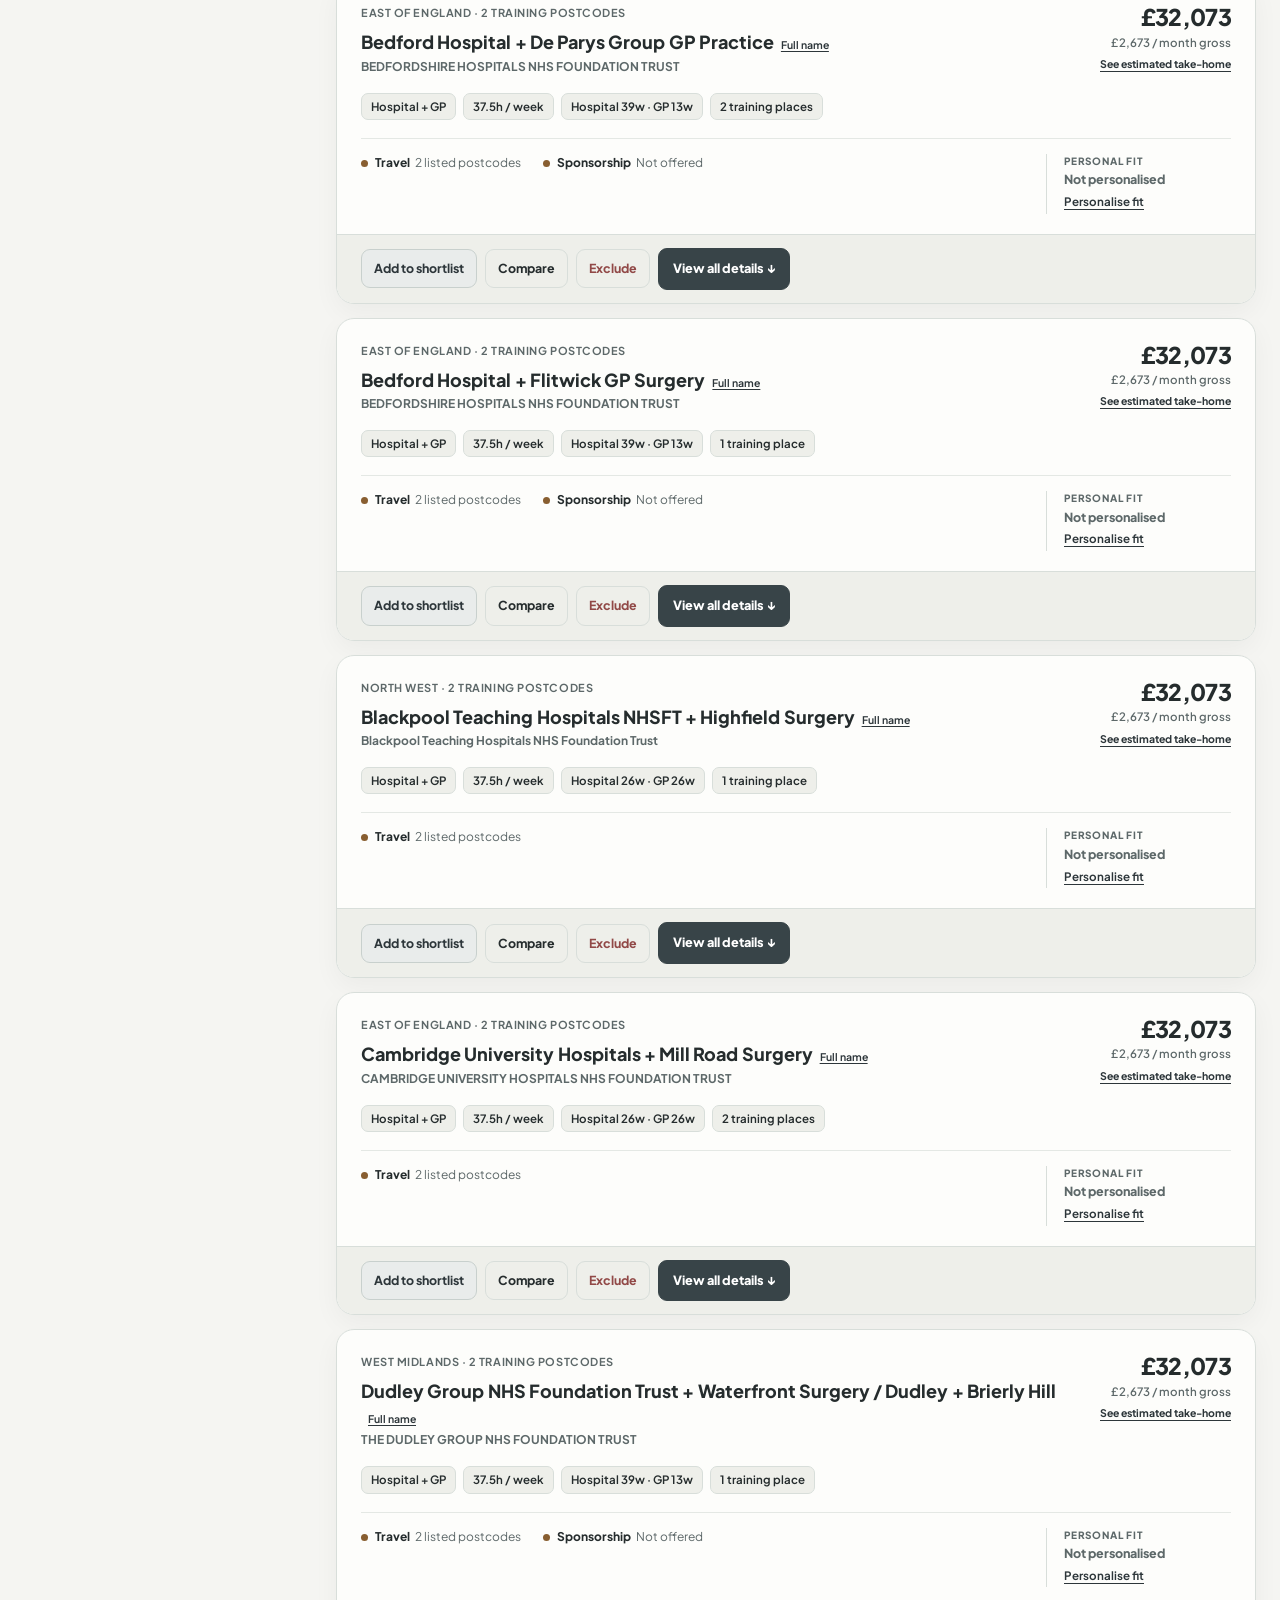
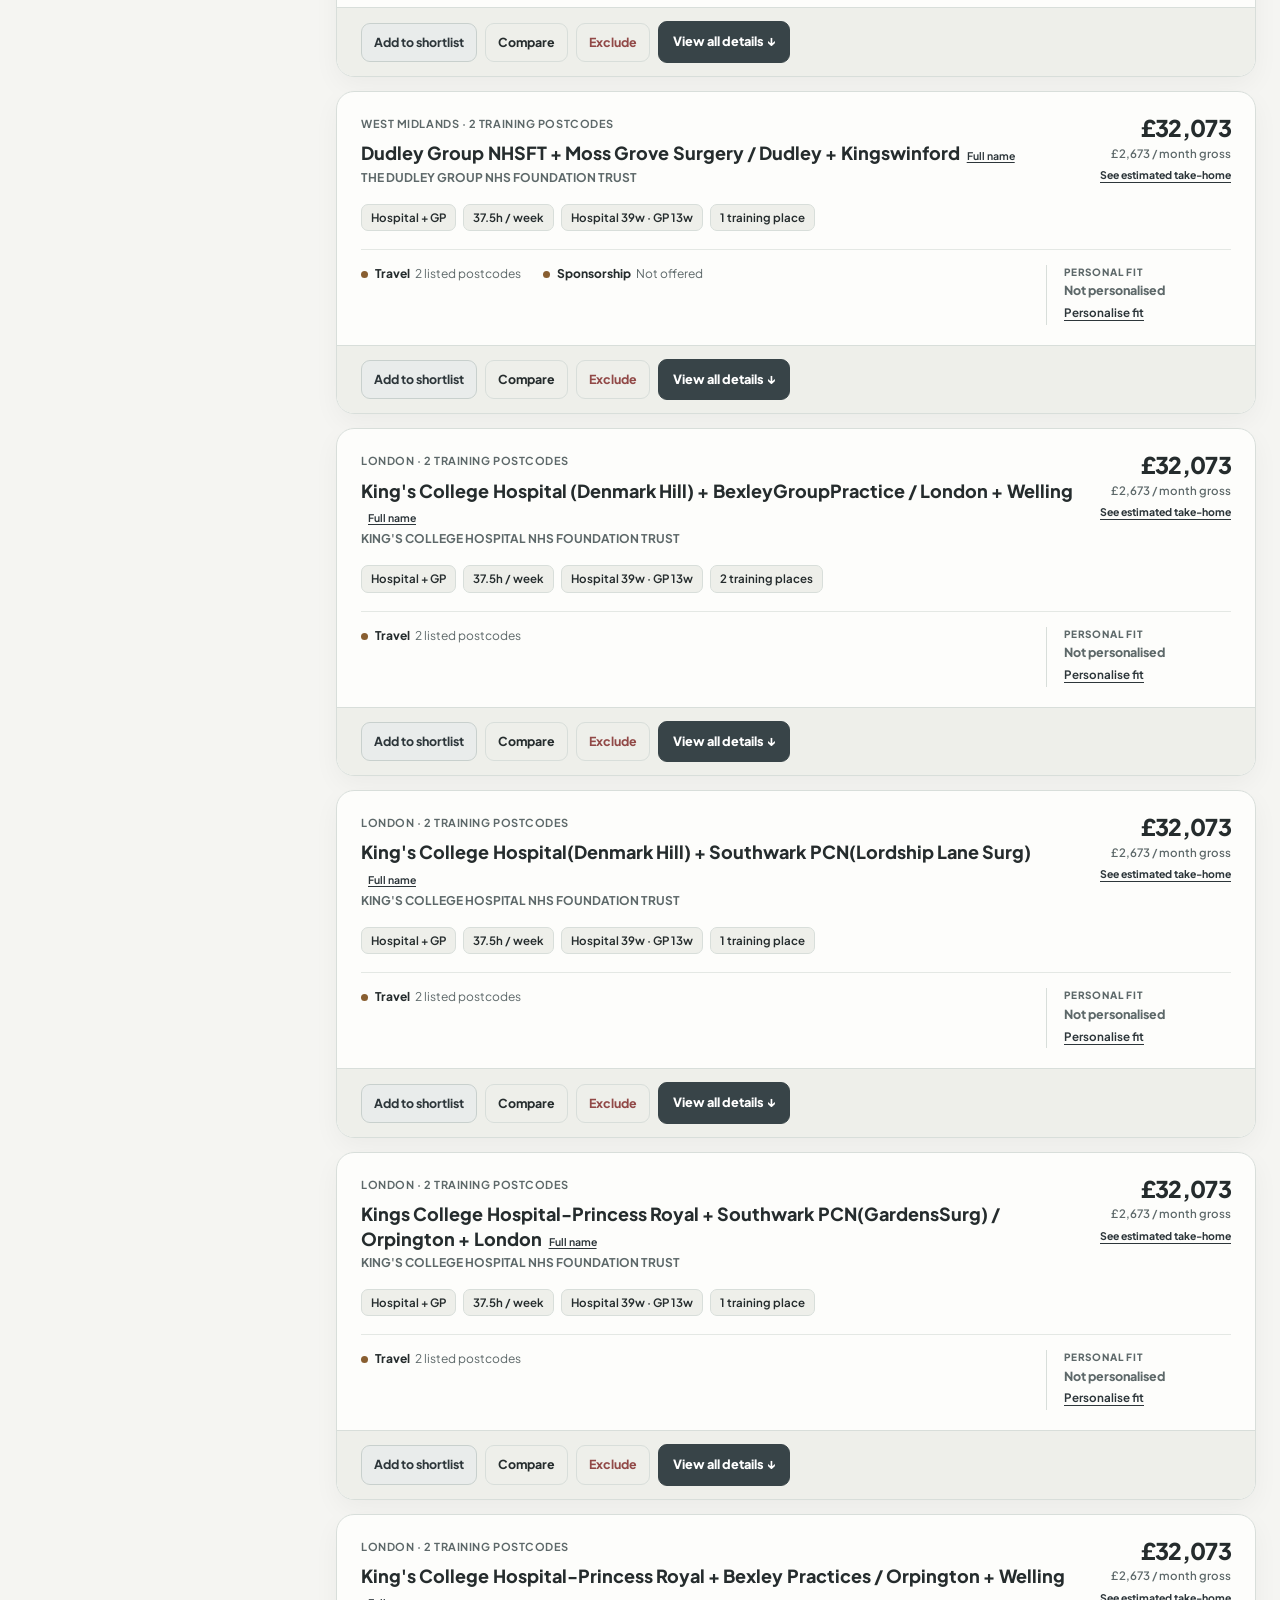
==== commit af1a9c3f: "Publish versioned responsive CSS/footer behavior and refresh offline shell cache" ====
--- a/index.html
+++ b/index.html
@@ -411,7 +411,7 @@
 <script src="premium-discovery-preview.js?v=20261112firstpaint1"></script>
 <script src="premium-card-tabs.js?v=20261111salary2"></script>
 <script src="premium-workspace.js?v=20261111workspace2"></script>
-<script src="pwa.js?v=20261113navigationfix1"></script>
+<script src="pwa.js?v=20261113responsive1"></script>
 <script src="placement-mobile-navigation.js?v=20261113identity1"></script>
 <script src="placement-profile.js?v=20261112members1"></script>
 <script src="placement-titles.js?v=20261111titles2"></script>
--- a/responsive-fit.css
+++ b/responsive-fit.css
@@ -0,0 +1,222 @@
+/* Placement Atlas responsive sizing and footer-safe controls
+   Every main page must fit the usable viewport at the default 100% zoom.
+   Content may wrap and stack, but must not be clipped offscreen. */
+
+/* All app panels honour the width of their parent, including inside CSS zoom. */
+html body .shell{min-width:0;box-sizing:border-box;padding-inline:clamp(12px,2.1vw,24px)}
+html body .shell > section.panel,
+html body .shell > .productIntro,
+html body .shell > .contextStrip,
+html body #prefs,
+html body #shortlist,
+html body #shortlistList,
+html body #results,
+html body #learn{
+  min-width:0;max-width:100%;box-sizing:border-box;
+}
+html body .panel .card,
+html body .panel .sectionHero,
+html body #prefs .settings,
+html body #prefs .settingsCard,
+html body #shortlistList .rank-row,
+html body #shortlistList .rank-row > *,
+html body #learn .atlasLearnSection{
+  min-width:0;max-width:100%;box-sizing:border-box;
+}
+html body .panel h2,
+html body .panel h3,
+html body .panel p,
+html body .panel label,
+html body .panel .muted,
+html body .atlasFooterBottom p{overflow-wrap:break-word}
+html body .panel input,
+html body .panel textarea,
+html body .panel select{max-width:100%;box-sizing:border-box}
+
+/* Preferences: visible hierarchy, generous spacing between rating rows
+   and location tools; never squeeze two large panels on a laptop. */
+html.atlasPremiumPreview body #prefs .settings{
+ display:grid!important;grid-template-columns:repeat(2,minmax(0,1fr))!important;
+ align-items:start!important;column-gap:clamp(24px,2.8vw,44px)!important;
+ row-gap:clamp(25px,3vw,42px)!important;
+}
+html.atlasPremiumPreview body #prefs .settingsCard.card{
+ min-width:0!important;padding:clamp(18px,2.2vw,28px)!important;
+ border:1px solid var(--line)!important;border-radius:22px!important;
+ background:var(--panel)!important;box-shadow:none!important;
+}
+html.atlasPremiumPreview body #prefs .settingsCard .eyebrow{margin-bottom:9px}
+html.atlasPremiumPreview body #prefs .settingsCard h2{margin:0 0 11px!important}
+html.atlasPremiumPreview body #prefs .settingsCard>p{margin:0 0 19px!important;line-height:1.6!important}
+html body #prefs #weights{gap:clamp(14px,1.4vw,20px)!important;margin-top:22px!important}
+html body #prefs #weights .weight.weightModern{
+ grid-template-columns:minmax(105px,.82fr) minmax(0,1.18fr)!important;
+ gap:clamp(12px,1.6vw,22px)!important;
+ min-width:0!important;margin:0!important;
+ padding:clamp(14px,1.3vw,19px)!important;
+ border-radius:17px!important;
+}
+html body #prefs #weights .weightScale{min-width:0!important;gap:clamp(4px,.55vw,8px)!important}
+html body #prefs #weights .weightStep{min-width:0!important;min-height:42px;border-radius:11px}
+html body #prefs .geoLikesPane,
+html body #prefs .geoBlacklistPane{
+ min-width:0!important;
+ margin:17px 0!important;
+ padding:15px!important;
+ border-radius:18px;border:1px solid var(--line);
+ background:var(--soft);
+}
+html body #prefs .geoInputRow{
+ display:grid!important;grid-template-columns:minmax(0,1fr) auto!important;
+ gap:10px!important;align-items:center!important;
+}
+html body #prefs .geoInputRow>*{min-width:0}
+html body #prefs .geoSearchLabel{margin-bottom:11px!important}
+html body #prefs #atlasDataTools.atlasDataTools{
+ width:100%;min-width:0;max-width:100%;
+ margin:clamp(22px,3vw,40px) 0 0!important;
+ border-radius:22px!important;box-shadow:none!important;
+}
+/* A wide Oriel simulation is useful on desktop; on compact screens it
+   becomes one full-width column, without hiding other columns offscreen. */
+html body #simulator .simViewport{min-width:0;max-width:100%}
+html body #shortlistList .rank-row{overflow-wrap:break-word}
+html body #shortlistList .card.empty{white-space:normal;overflow-wrap:break-word}
+html body #compare .compareWrap{min-width:0;max-width:100%;overflow-x:auto}
+
+/* Do not cover footer links and attribution with floating utility buttons. */
+html body #uxPageZoomDock,
+html body #uxBackTop,
+html body #uxDrawerLauncher,
+html body #uxFloatingTools,
+html body .tdFloatingDecisions{
+ transition:opacity .16s ease,visibility .16s ease;
+}
+html body.atlasFooterInView #uxPageZoomDock,
+html body.atlasFooterInView #uxBackTop,
+html body.atlasFooterInView #uxDrawerLauncher,
+html body.atlasFooterInView #uxFloatingTools,
+html body.atlasFooterInView .tdFloatingDecisions{
+ opacity:0!important;visibility:hidden!important;
+ pointer-events:none!important;
+}
+
+/* Clear, intentional inset on both sides of the footer. */
+html body .app-footer.atlasFooter{
+ min-width:0;max-width:100%;box-sizing:border-box;
+ padding:clamp(30px,3.5vw,48px) clamp(20px,3.3vw,48px) 28px!important;
+ margin:0 0 12px!important;
+}
+html body .app-footer.atlasFooter .atlasFooterGrid,
+html body .app-footer.atlasFooter .atlasFooterBottom{min-width:0;max-width:100%}
+html body .app-footer.atlasFooter .atlasFooterGrid{
+ grid-template-columns:minmax(180px,1.7fr) repeat(3,minmax(0,1fr))!important;
+ gap:clamp(19px,2.8vw,40px)!important;
+}
+html body .app-footer.atlasFooter .atlasFooterGroup{min-width:0}
+html body .app-footer.atlasFooter .atlasFooterBottom{
+ display:grid!important;
+ grid-template-columns:minmax(0,.88fr) minmax(0,1.4fr)!important;
+ gap:clamp(18px,3.2vw,58px)!important;
+ align-items:start!important;
+ padding-top:22px!important;
+}
+html body .app-footer.atlasFooter .atlasFooterBottom p:first-child{
+ white-space:normal!important;
+}
+html body .app-footer.atlasFooter .atlasFooterBottom p:last-child{
+ width:100%!important;max-width:65ch!important;min-width:0!important;
+ justify-self:end!important;text-align:right!important;
+ padding-right:8px!important;line-height:1.65!important;
+}
+
+/* Above the narrow-desktop breakpoint, preserve a proper card width. */
+@media(max-width:1320px){
+ html.atlasPremiumPreview body #prefs .settings{
+  grid-template-columns:minmax(0,1fr)!important;
+  row-gap:24px!important;
+ }
+ html body .app-footer.atlasFooter .atlasFooterGrid{
+  grid-template-columns:repeat(3,minmax(0,1fr))!important;
+ }
+ html body .app-footer.atlasFooter .atlasFooterIdentity{grid-column:1/-1}
+}
+
+/* Wrap the navigation across rows instead of requiring horizontal gestures
+   to discover hidden sections. The content of pages still scrolls vertically. */
+@media(max-width:1150px){
+ html body .shell>.top.atlasStickyHeader{
+  grid-template-columns:minmax(0,1fr) auto!important;
+  grid-template-rows:auto auto!important;
+  grid-template-areas:"brand utility" "nav nav"!important;
+  min-width:0!important;
+ }
+ html body .atlasStickyHeader>nav.tabs{
+  display:flex!important;flex-wrap:wrap!important;
+  justify-content:flex-start!important;
+  width:100%!important;min-width:0!important;max-width:100%!important;
+  overflow:visible!important;gap:5px!important;
+ }
+ html body .atlasStickyHeader>nav.tabs>.tab{
+  min-width:0!important;max-width:100%!important;
+  flex:0 1 auto!important;white-space:normal!important;
+ }
+}
+@media(max-width:950px){
+ html body #simulator .simViewport{overflow:visible!important}
+ html body #simulator .simColumns{
+   min-width:0!important;max-width:100%!important;
+   grid-template-columns:minmax(0,1fr)!important;gap:17px!important;
+ }
+ html body #simulator .simCol{width:100%;min-width:0}
+ html body .app-footer.atlasFooter .atlasFooterBottom{grid-template-columns:minmax(0,1fr)!important}
+ html body .app-footer.atlasFooter .atlasFooterBottom p:last-child{
+  justify-self:start!important;text-align:left!important;padding-right:0!important;max-width:72ch!important;
+ }
+ html body #prefs #weights .weight.weightModern{
+  grid-template-columns:minmax(0,1fr) minmax(0,1.4fr)!important;
+ }
+}
+@media(max-width:760px){
+ html body #prefs #weights .weight.weightModern{
+  grid-template-columns:minmax(0,1fr)!important;gap:13px!important;
+ }
+ html body #prefs .settingsCard.card{padding:18px!important}
+ html body #prefs .geoLikesPane,html body #prefs .geoBlacklistPane{padding:13px!important}
+ html body .app-footer.atlasFooter{padding:30px 20px 26px!important}
+ html body .app-footer.atlasFooter .atlasFooterGrid{
+  grid-template-columns:repeat(2,minmax(0,1fr))!important;
+  gap:22px 20px!important;
+ }
+ html body .app-footer.atlasFooter .atlasFooterIdentity{grid-column:1/-1}
+ html body .app-footer.atlasFooter .atlasFooterGroup:last-child{grid-column:1/-1}
+ html body .atlasStickyHeader>nav.tabs{
+  display:grid!important;grid-template-columns:repeat(3,minmax(0,1fr))!important;
+  column-gap:5px!important;row-gap:5px!important;
+ }
+ html body .atlasStickyHeader>nav.tabs>.tab{
+  display:flex!important;justify-content:center!important;
+  width:100%!important;min-width:0!important;
+  padding:8px 5px!important;white-space:normal!important;
+  text-align:center!important;
+  font-size:clamp(10px,2.4vw,12px)!important;
+ }
+ html body .atlasStickyHeader>nav.tabs>.tab .atlasTabLabel{white-space:normal!important}
+ html body .atlasStickyHeader>.brand h1{font-size:clamp(18px,4.2vw,25px)!important}
+}
+@media(max-width:390px){
+ html body .atlasStickyHeader>nav.tabs{
+  grid-template-columns:repeat(2,minmax(0,1fr))!important;
+ }
+ html body #prefs .geoInputRow{grid-template-columns:minmax(0,1fr)!important}
+ html body #prefs .geoInputRow button{width:100%}
+ html body .app-footer.atlasFooter{padding-inline:18px!important}
+ html body .app-footer.atlasFooter .atlasFooterGrid{grid-template-columns:minmax(0,1fr)!important}
+ html body .app-footer.atlasFooter .atlasFooterGroup,
+ html body .app-footer.atlasFooter .atlasFooterIdentity{grid-column:1!important}
+}
+@media(prefers-reduced-motion:reduce){
+ html body #uxPageZoomDock,html body #uxBackTop,
+ html body #uxDrawerLauncher,html body #uxFloatingTools,
+ html body .tdFloatingDecisions{transition:none!important}
+}
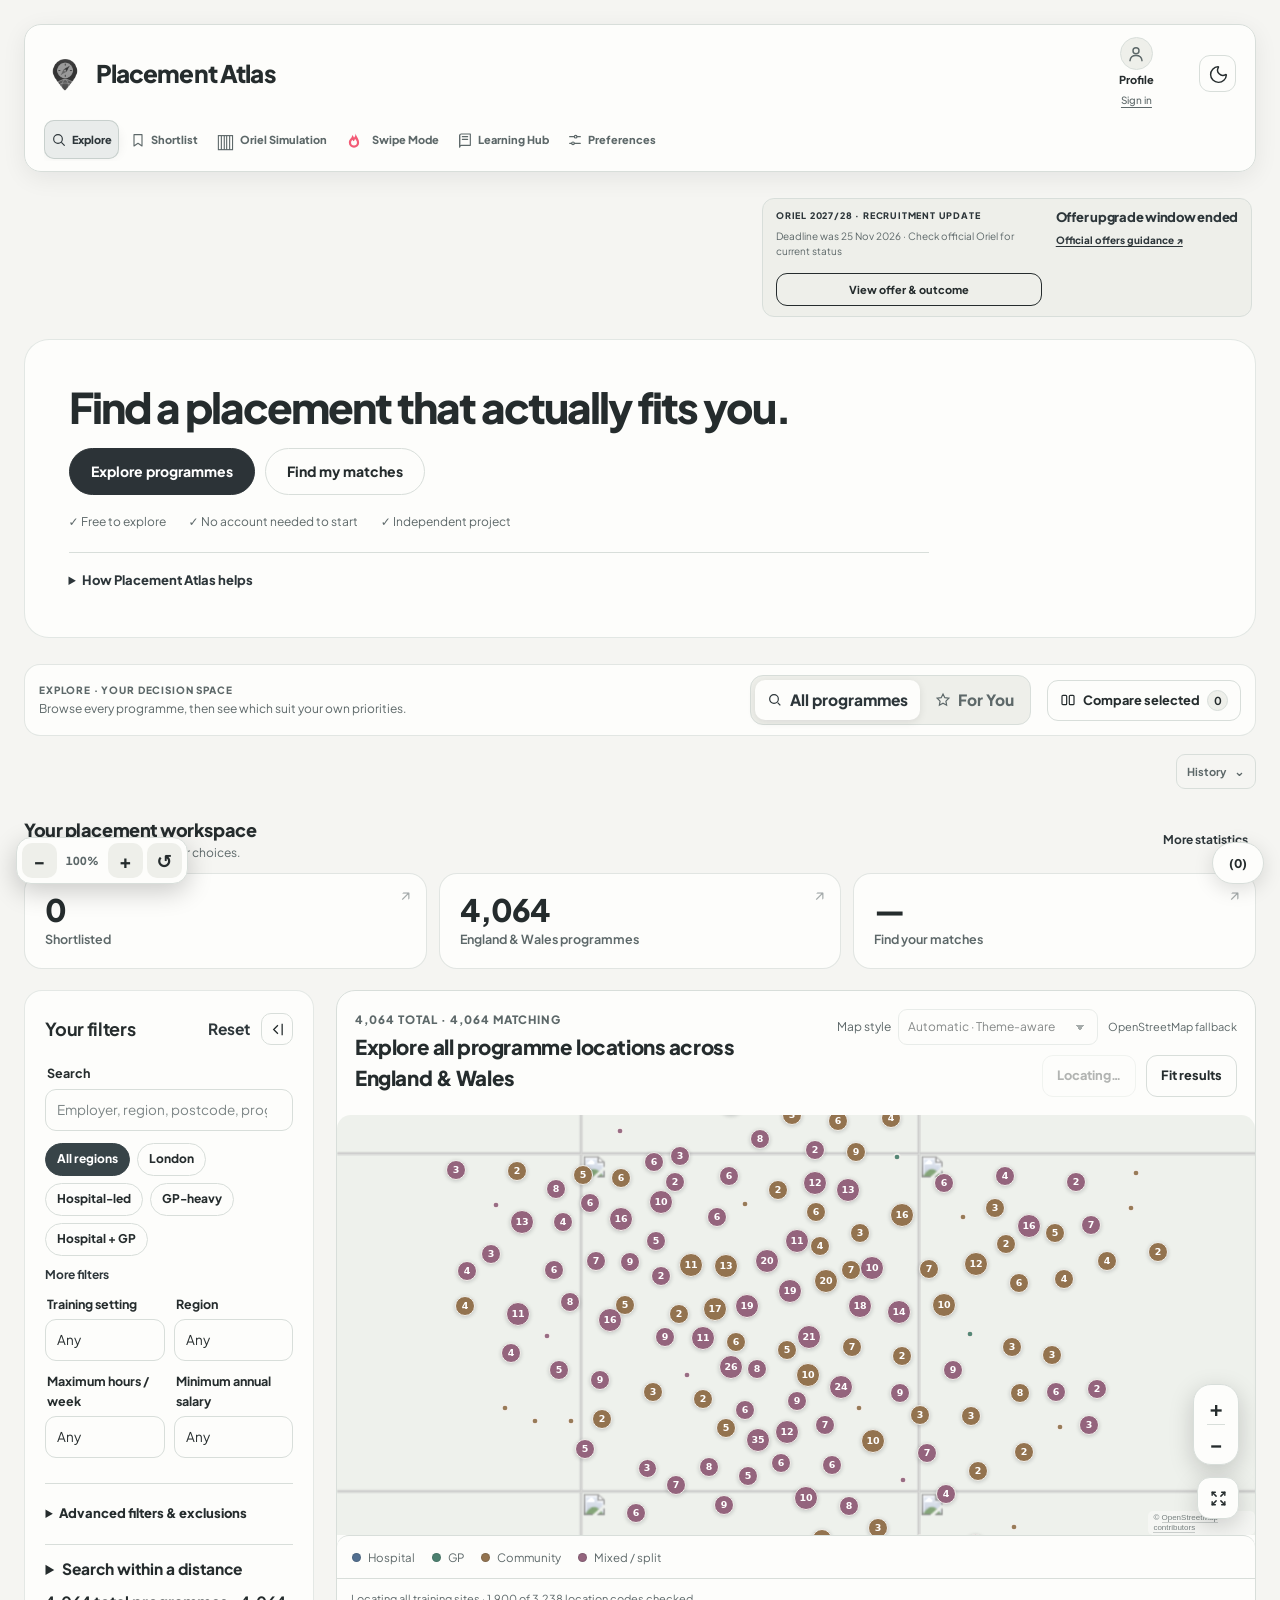
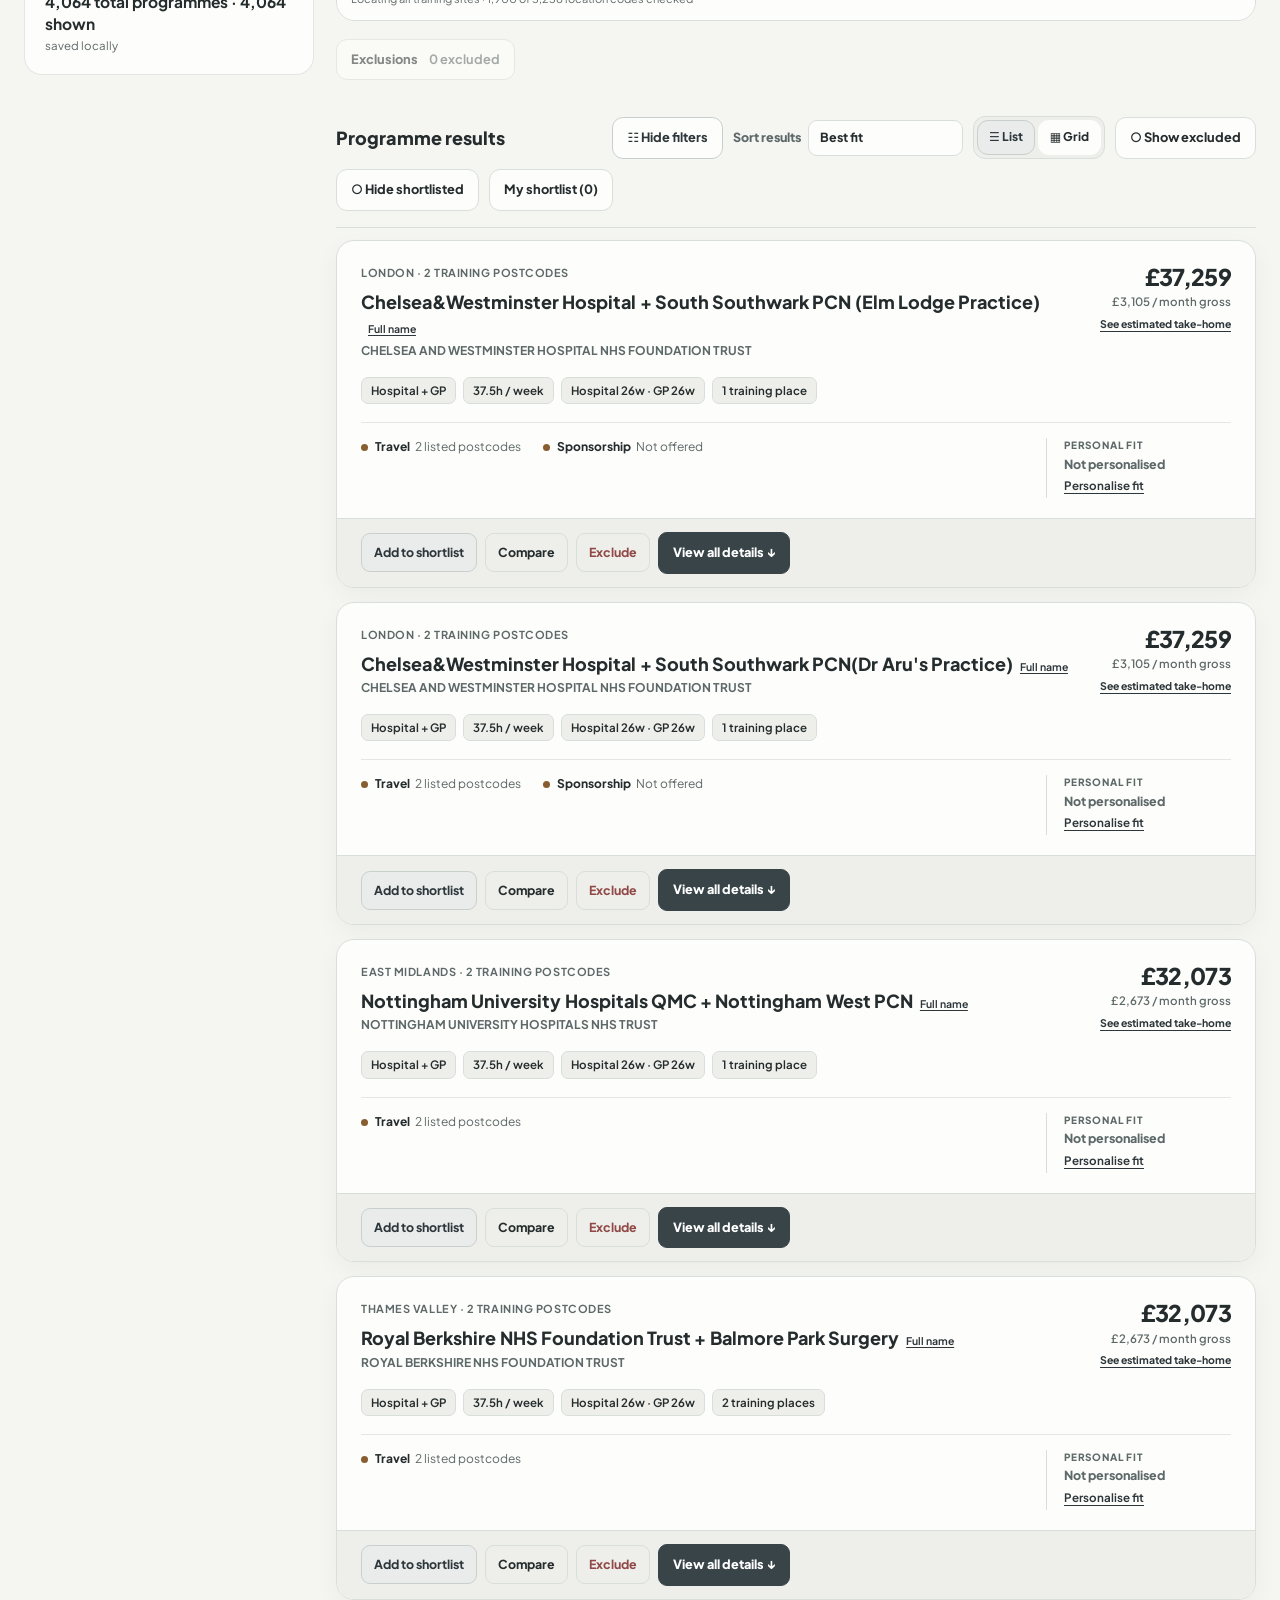
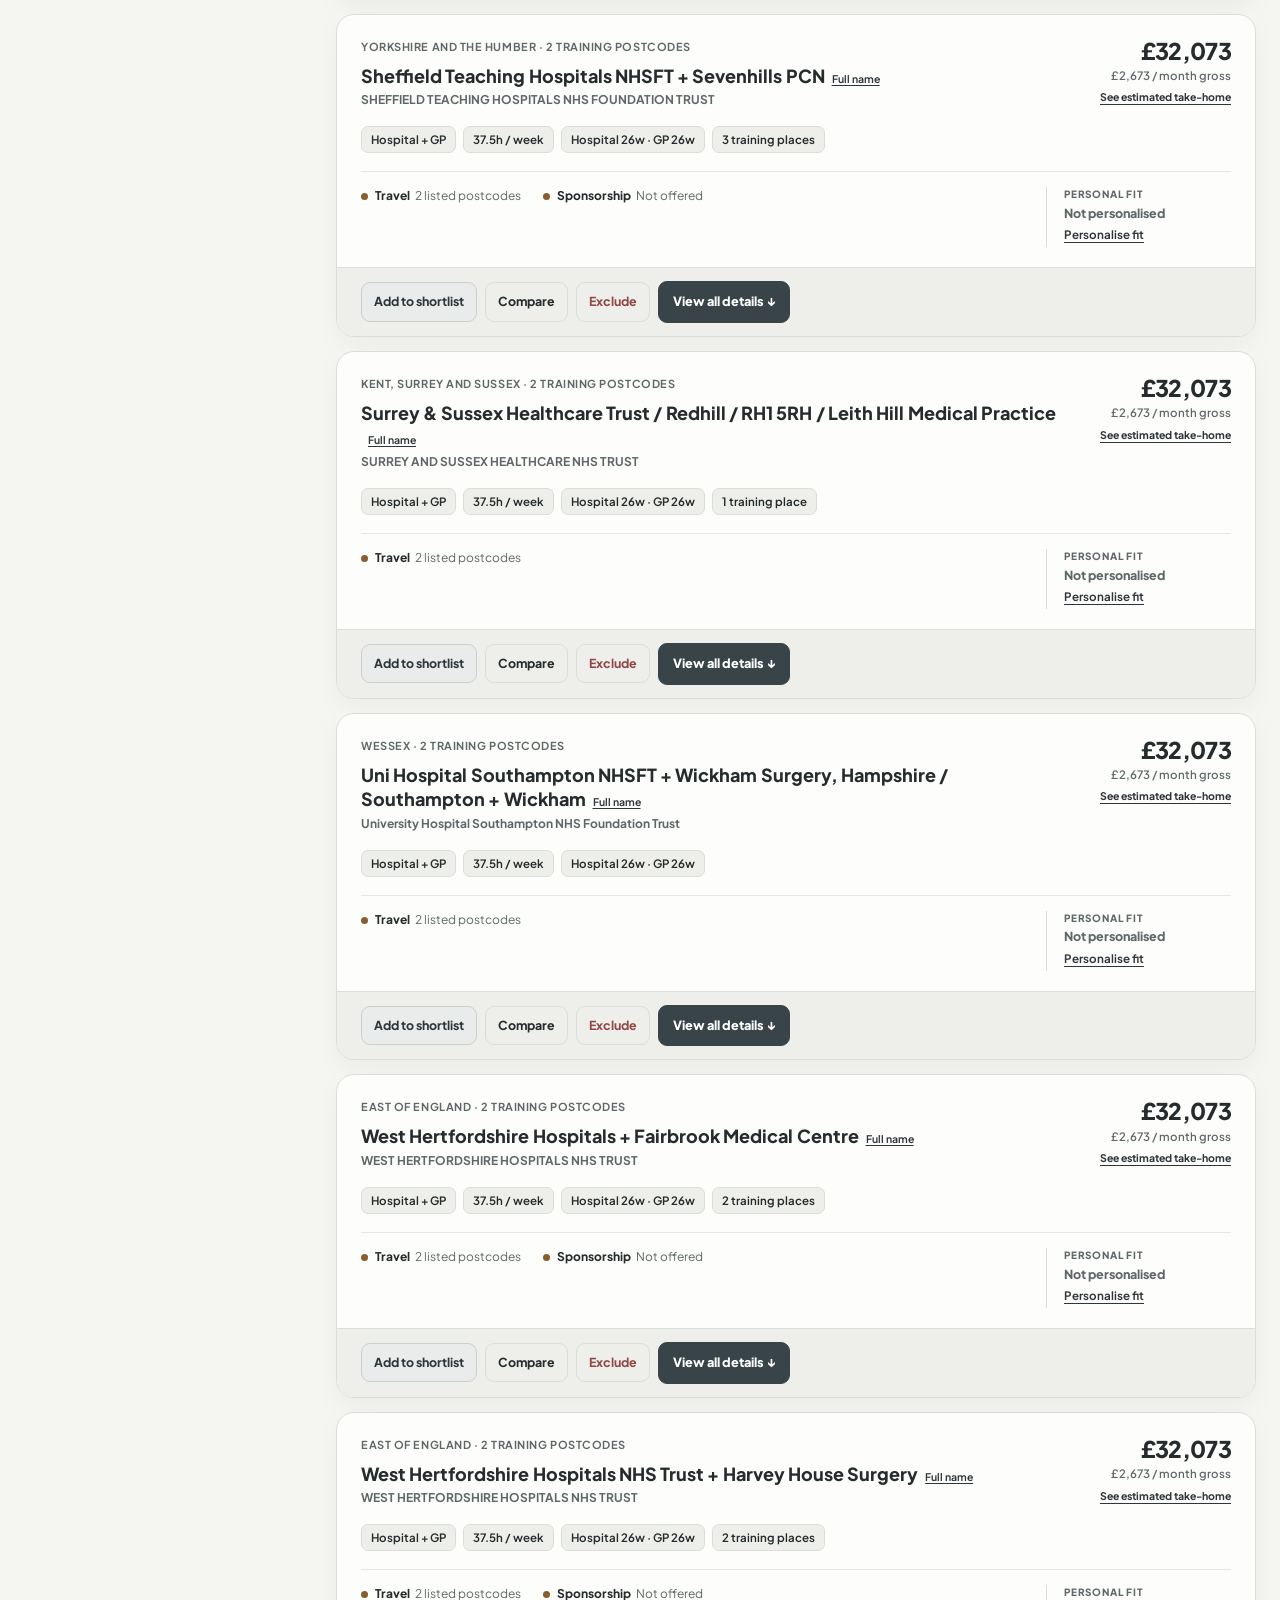
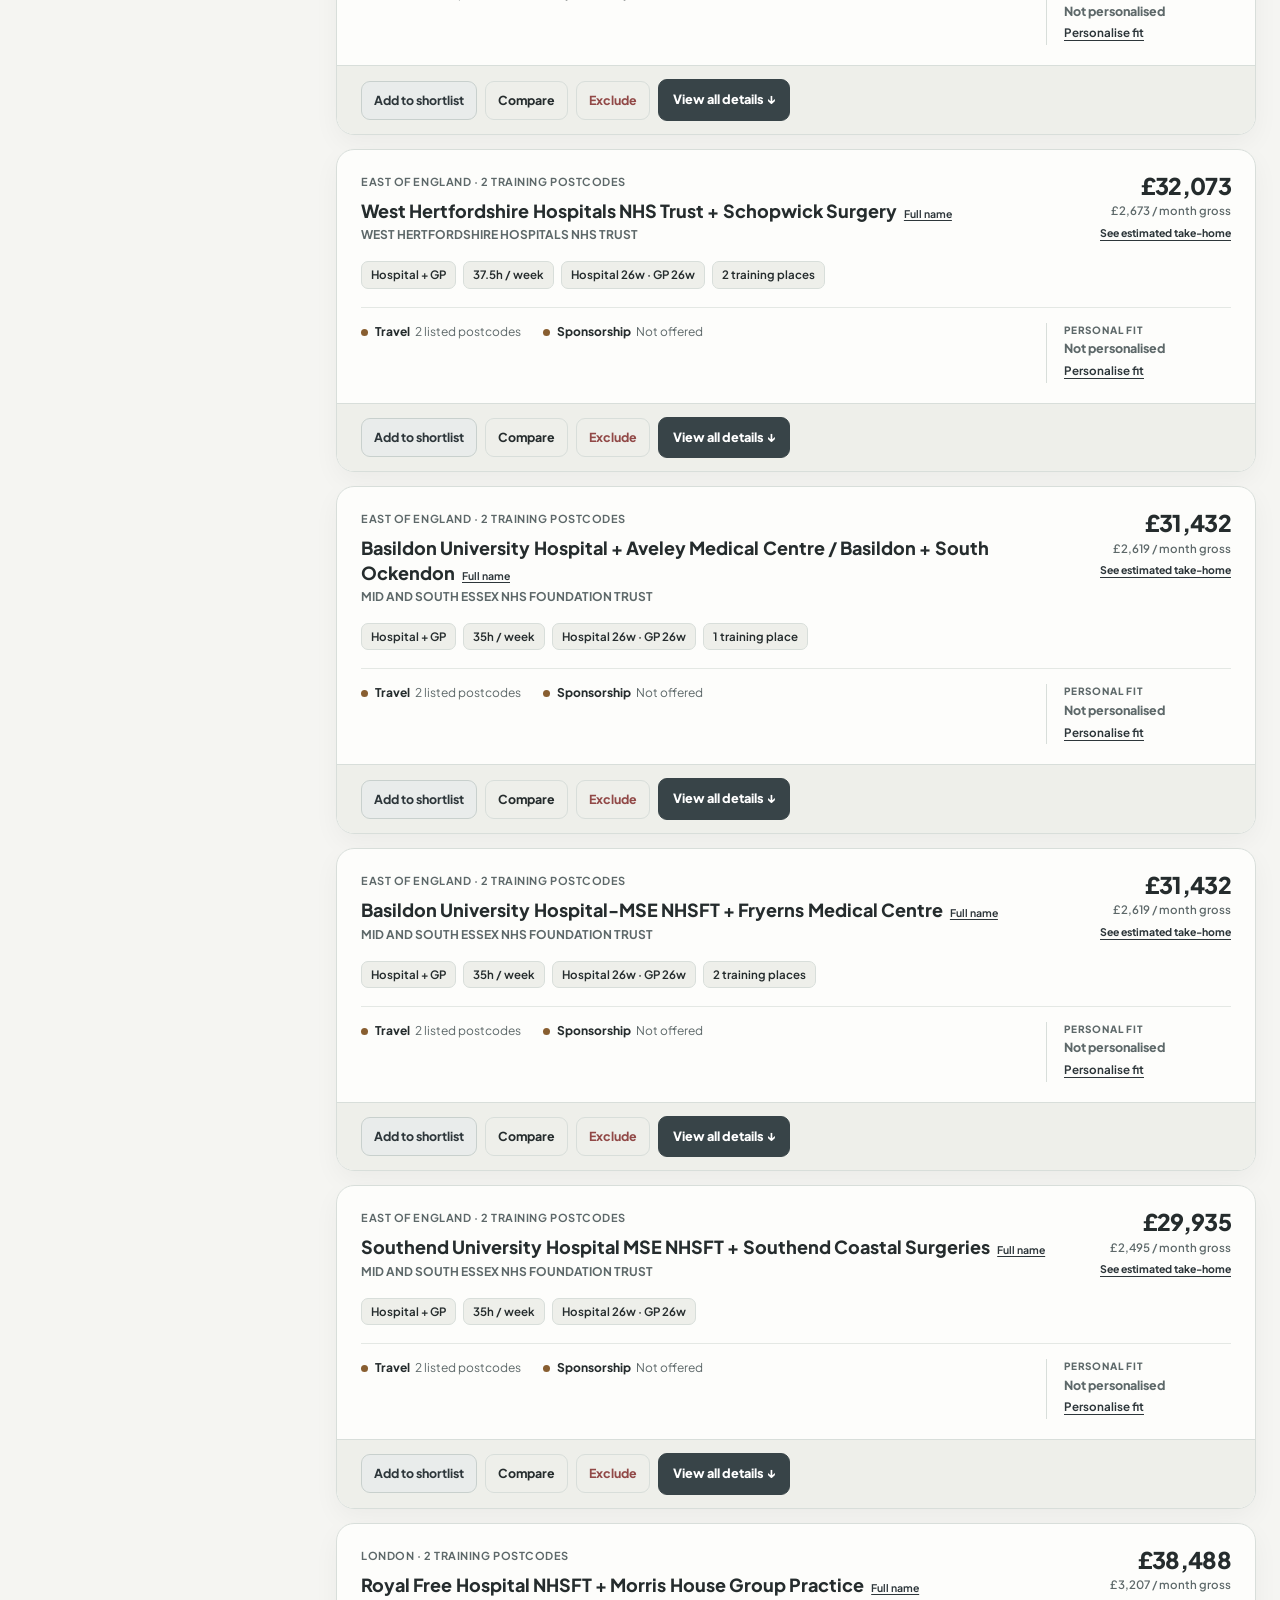
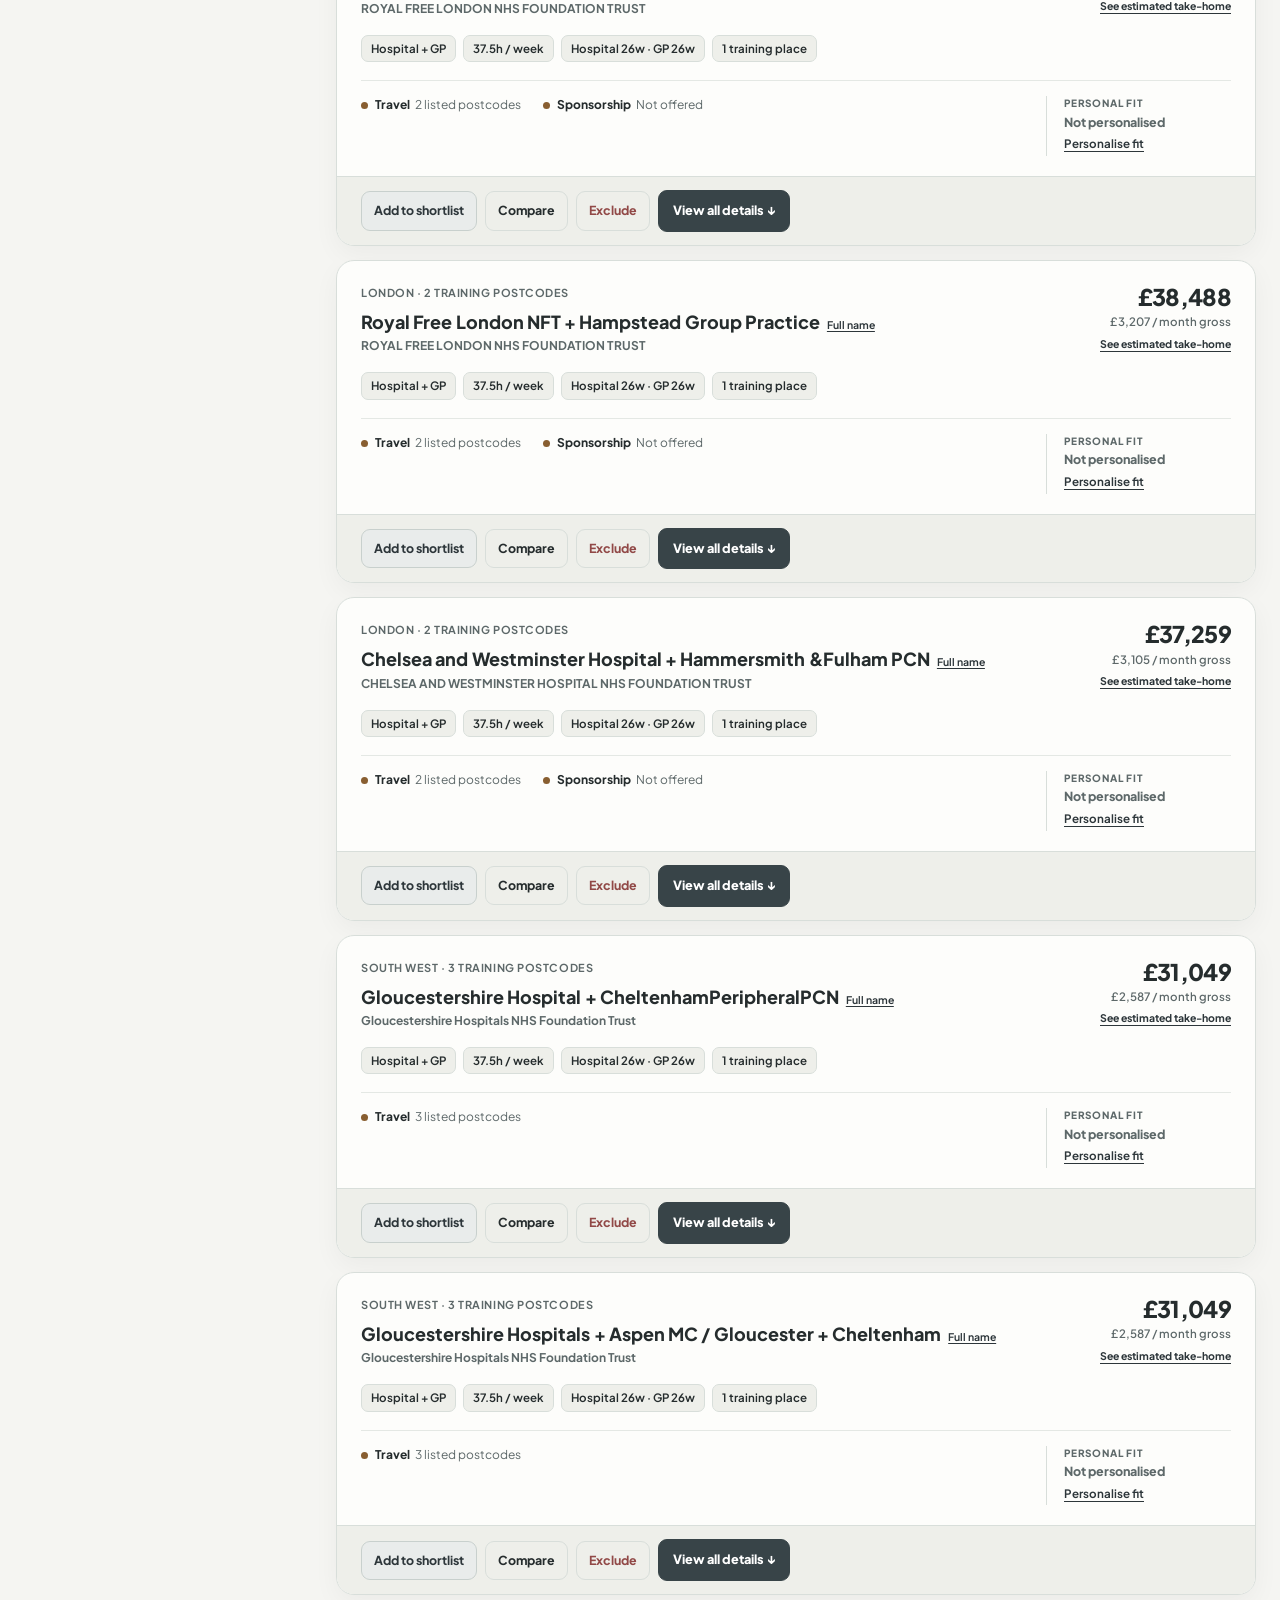
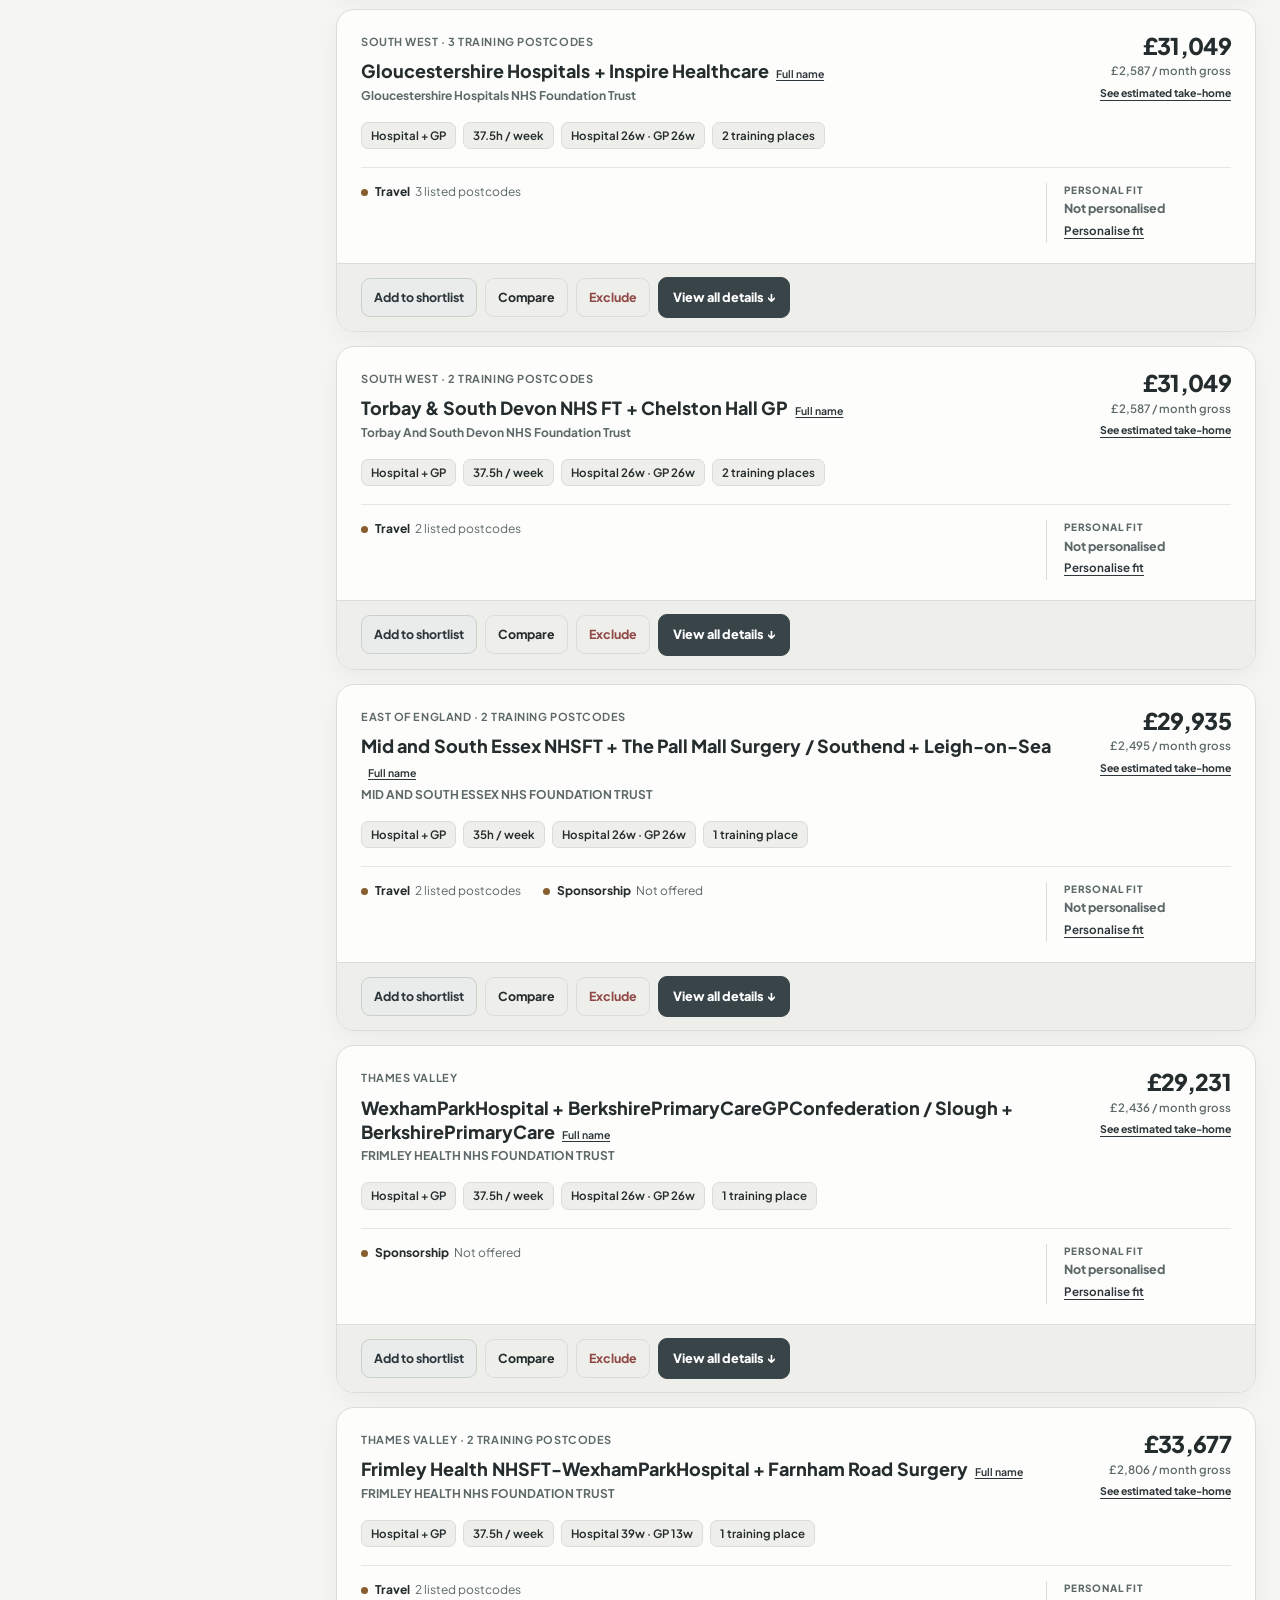
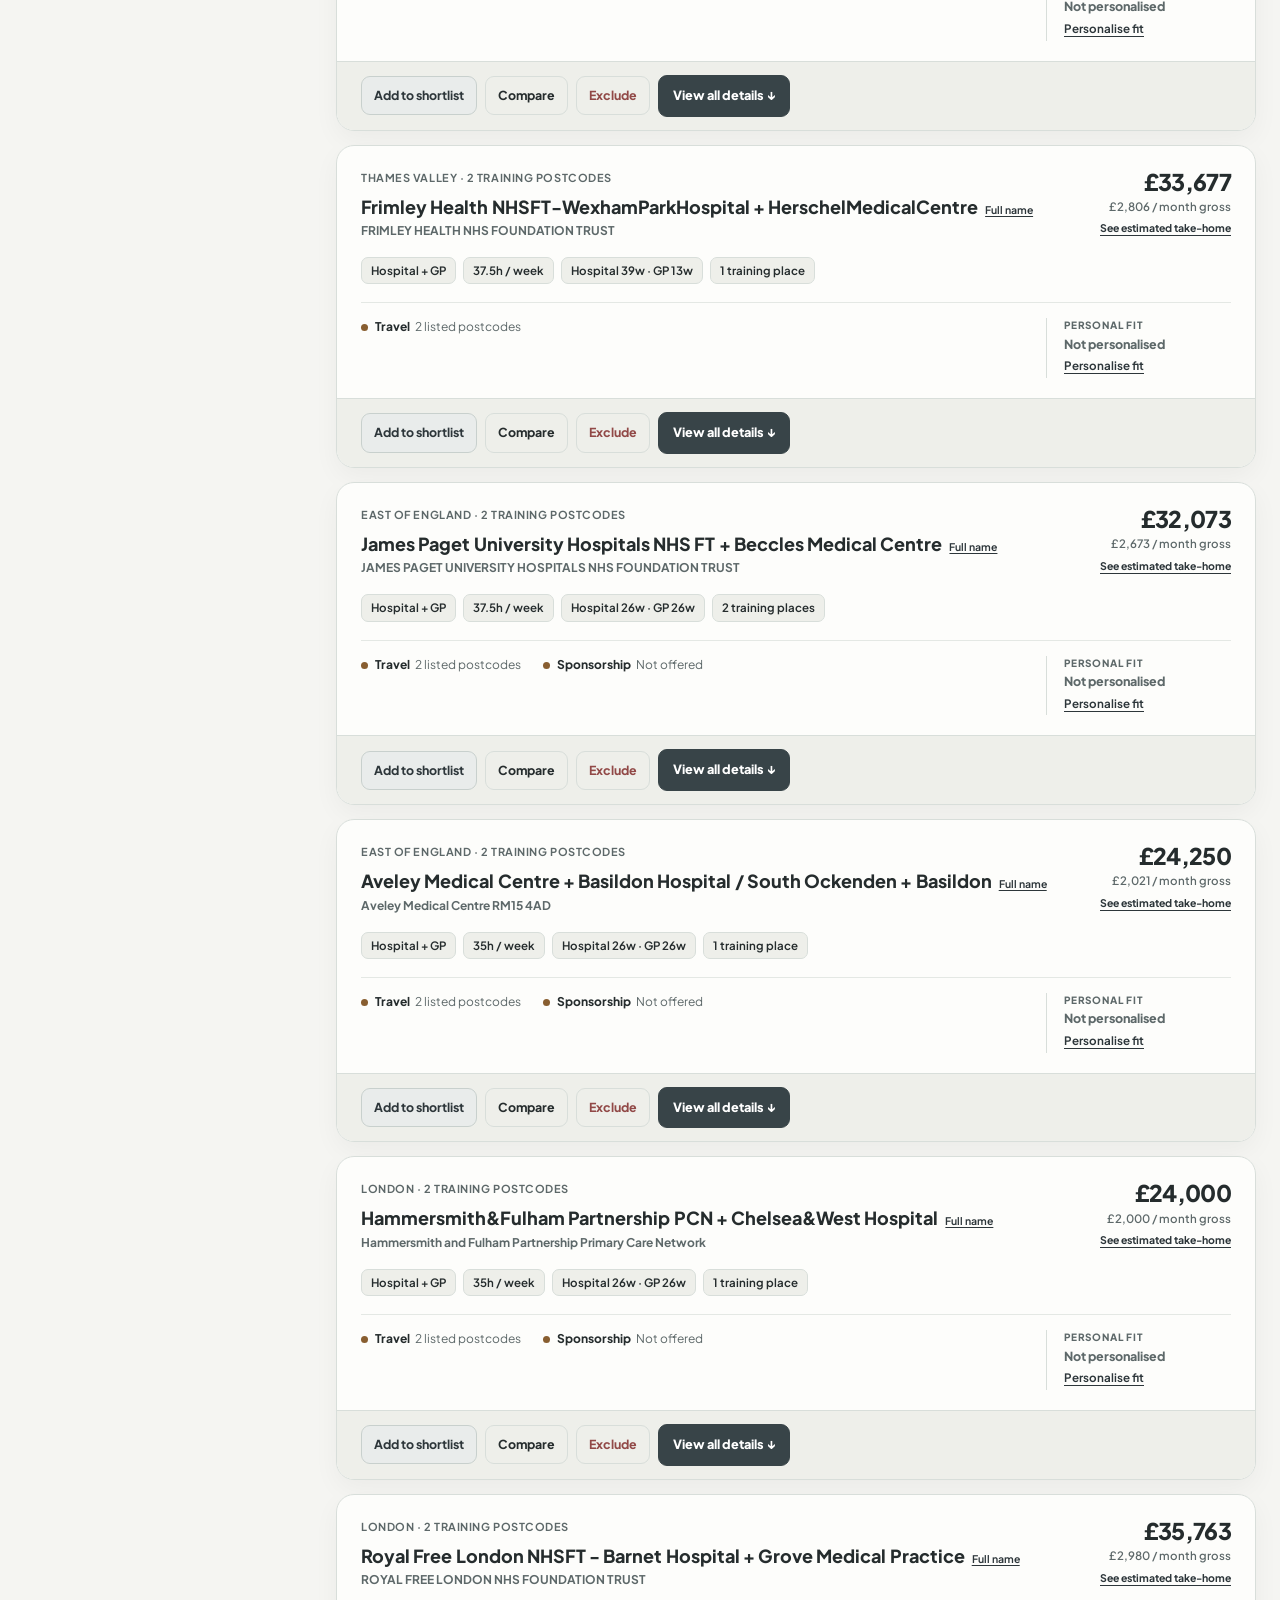
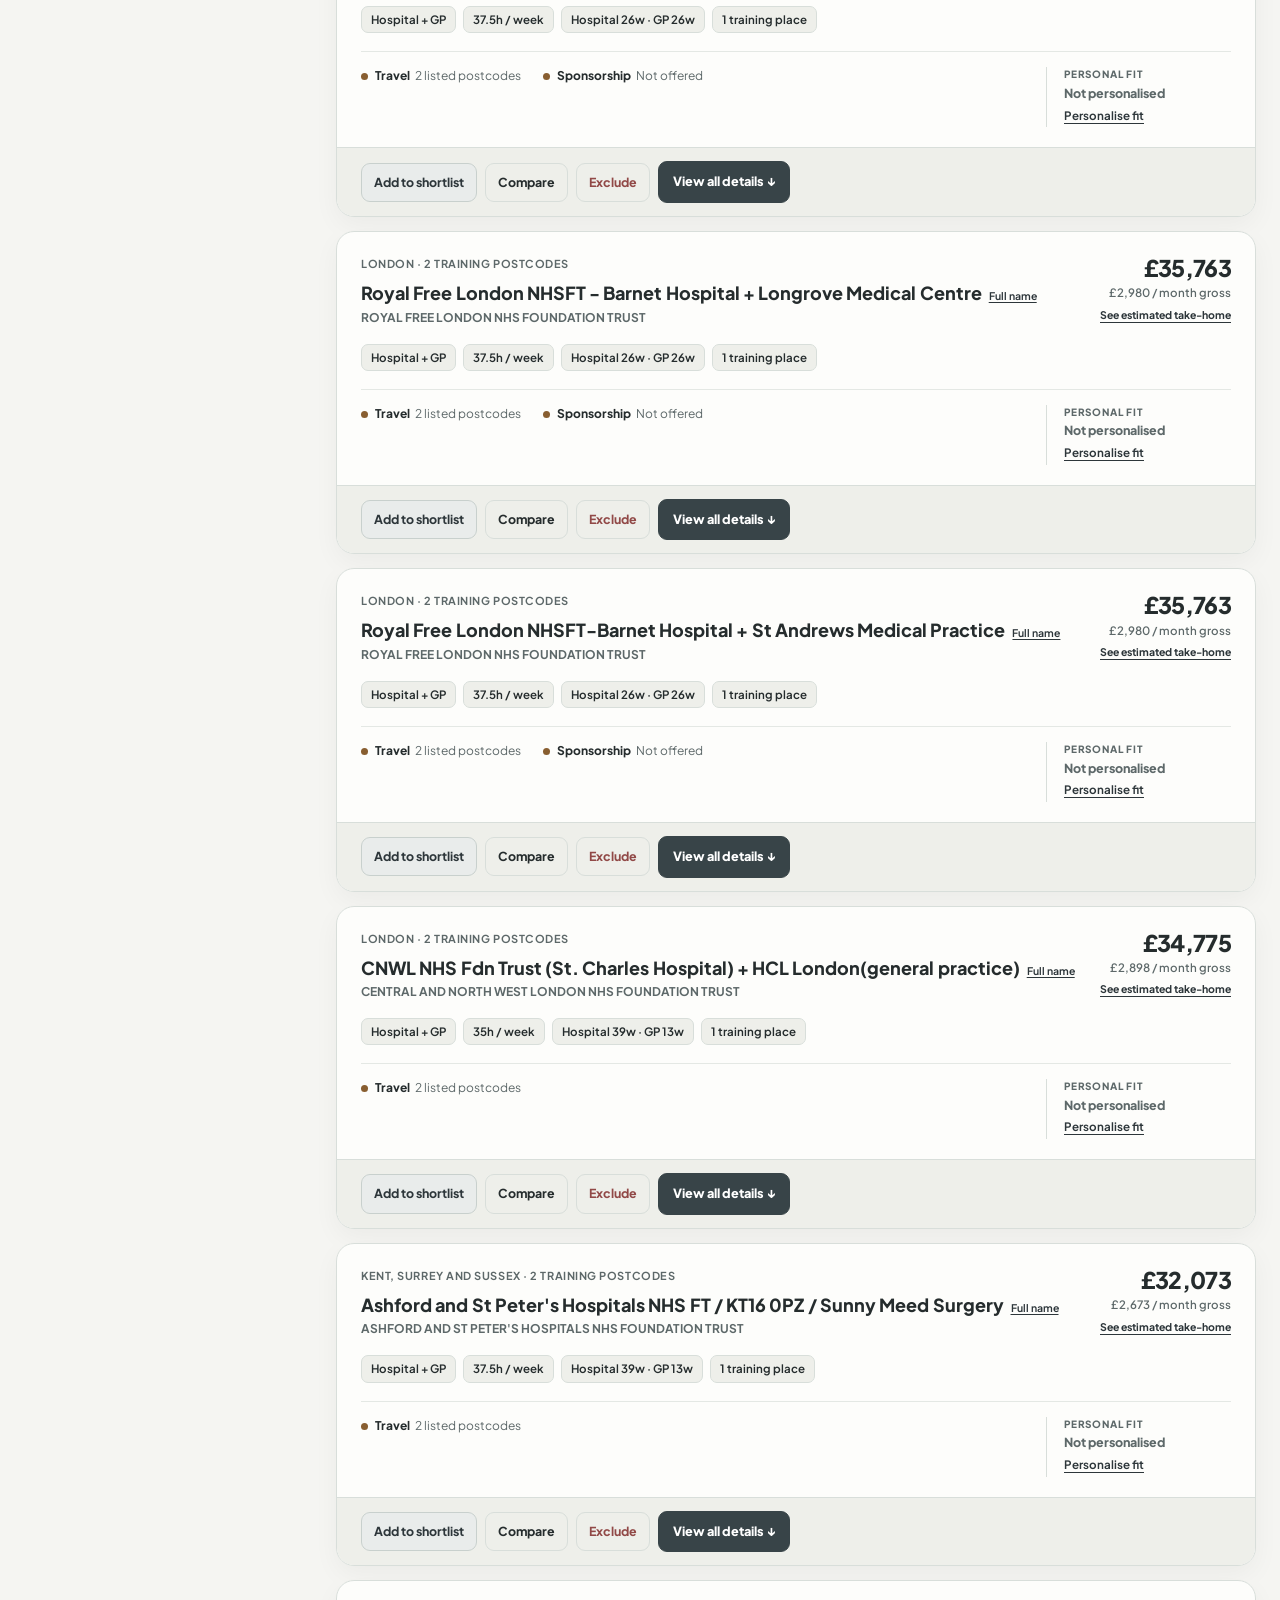
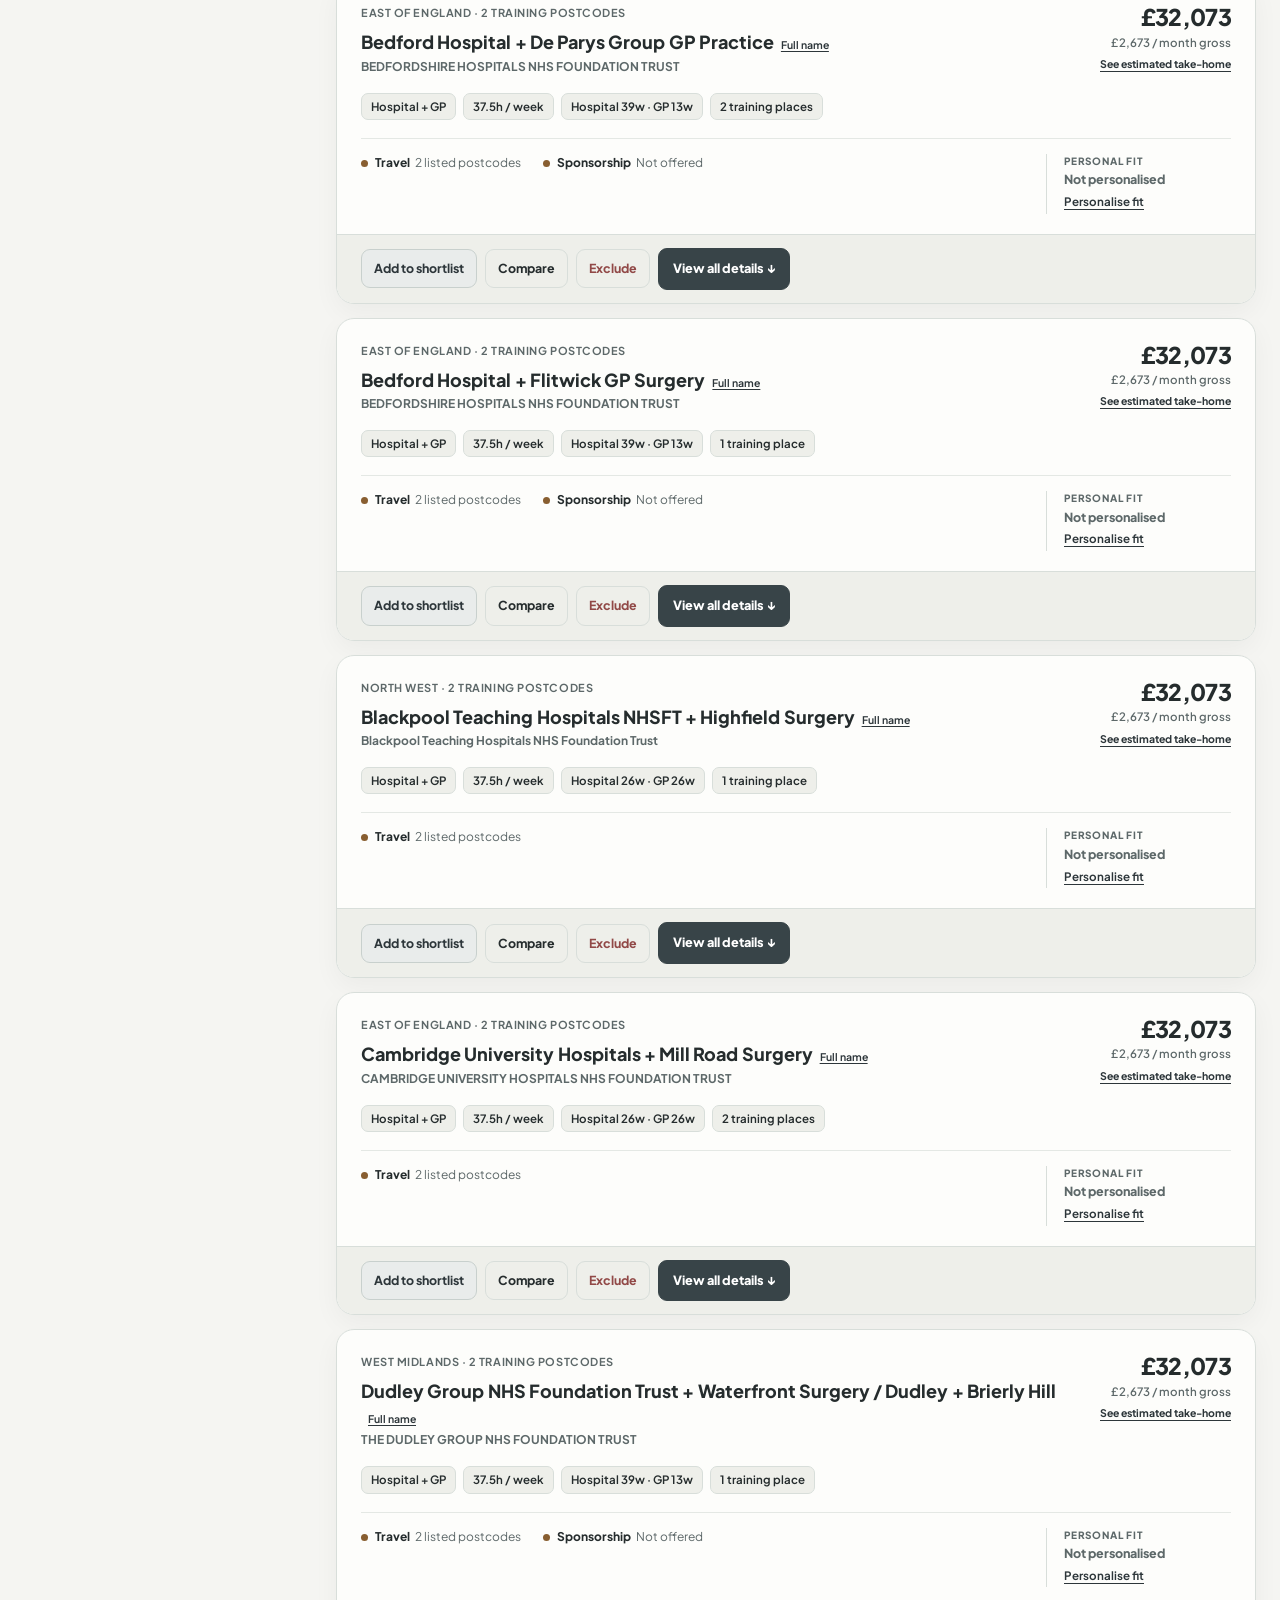
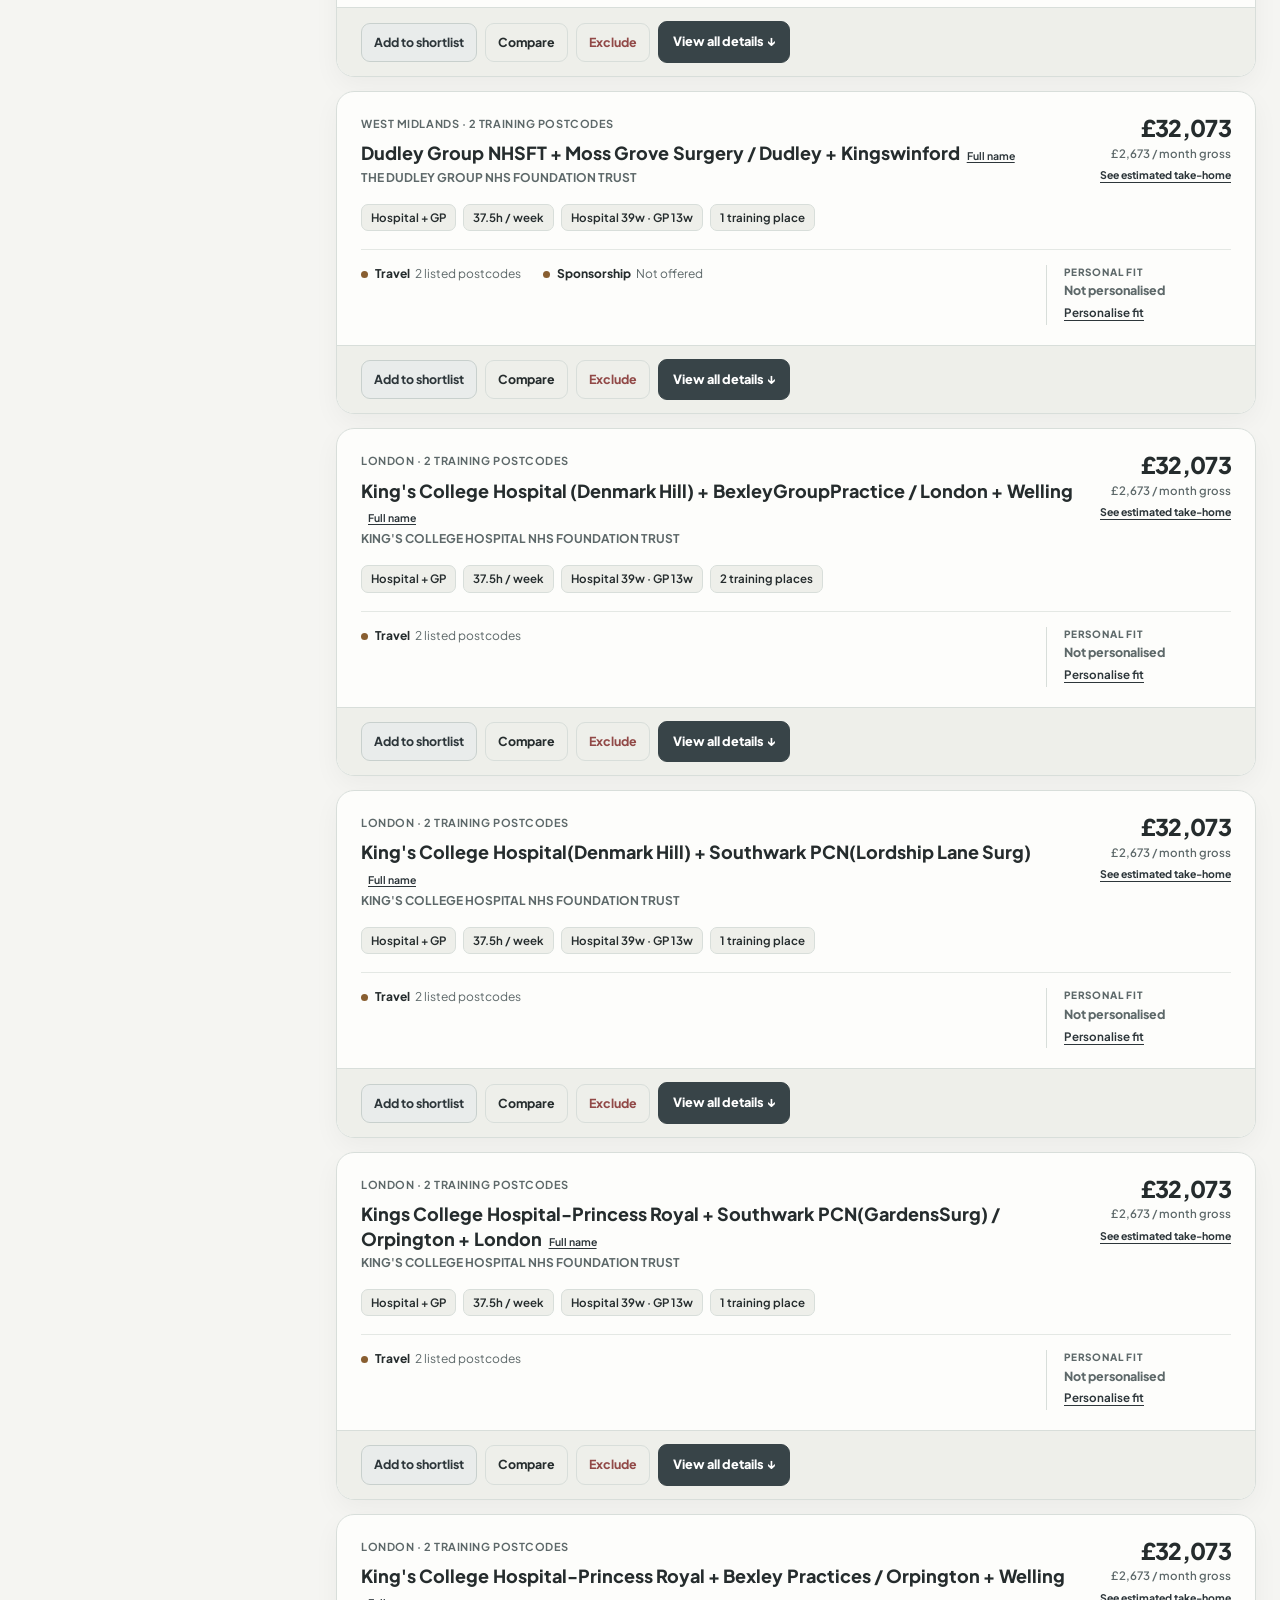
==== commit 5bc39cad: "Load OTP email verification and profile password security updates" ====
--- a/index.html
+++ b/index.html
@@ -13,7 +13,7 @@
 <link rel="apple-touch-icon" sizes="192x192" href="/icons/placement-atlas-192.png?v=20261111globe1">
 <link rel="manifest" href="/manifest.webmanifest?v=20261111globe1">
 <meta name="application-name" content="Placement Atlas">
-<meta name="atlas-release" content="2026-11-13-responsive-footer-fit">
+<meta name="atlas-release" content="2026-11-13-passwordless-otp-security">
 <meta name="description" content="Placement Atlas is an independent Oriel placement desk for UK MPharm students. Compare 4,064 foundation pharmacist training programmes across England and Wales with interactive maps, pay and hours insights, personalised fit scores, filters, shortlist management and swipe-based discovery.">
 <link rel="canonical" href="https://placementatlas.co.uk/">
 <meta name="robots" content="index, follow, max-image-preview:large">
@@ -102,6 +102,7 @@
 <link rel="stylesheet" href="simulator-refinement.css?v=20261109fit1">
 <link rel="stylesheet" href="desk-polish.css?v=20261106a">
 <link rel="stylesheet" href="cloud-auth.css?v=20261112members1">
+<link rel="stylesheet" href="cloud-password-auth.css?v=20261113otp2">
 <link rel="preconnect" href="https://fonts.googleapis.com">
 <link rel="preconnect" href="https://fonts.gstatic.com" crossorigin>
 <link href="https://fonts.googleapis.com/css2?family=Plus+Jakarta+Sans:wght@400;500;600;700;800&display=swap" rel="stylesheet">
@@ -192,7 +193,7 @@
 <link rel="stylesheet" href="premium-card-tabs.css?v=20261111makeover5">
 <link rel="stylesheet" href="premium-editorial-palettes.css?v=20261111makeover5">
 <link rel="stylesheet" href="placement-refinements.css?v=20261111mobile3">
-<link rel="stylesheet" href="placement-profile.css?v=20261111profile2">
+<link rel="stylesheet" href="placement-profile.css?v=20261113security2">
 <link rel="stylesheet" href="placement-makeover.css?v=20261111cards2">
 <link rel="stylesheet" href="placement-fixes.css?v=20261111final2">
 <link rel="stylesheet" href="premium-workspace.css?v=20261111workspace2">
@@ -392,7 +393,8 @@
 <script src="https://cdn.jsdelivr.net/npm/@supabase/supabase-js@2.119.0"></script>
 <script src="supabase-config.js?v=20261112gsi2"></script>
 <script src="google-identity.js?v=20261112members1"></script>
-<script src="supabase-cloud.js?v=20261112members1"></script>
+<script src="cloud-password-auth.js?v=20261113otp2"></script>
+<script src="supabase-cloud.js?v=20261113password1"></script>
 <script src="locations-bundled.js?v=20261106a"></script>
 <script src="tube-stations.js?v=20261108tfl2"></script>
 <script src="rail-stations.js?v=20261109national1"></script>
@@ -413,7 +415,7 @@
 <script src="premium-workspace.js?v=20261111workspace2"></script>
 <script src="pwa.js?v=20261113responsive1"></script>
 <script src="placement-mobile-navigation.js?v=20261113identity1"></script>
-<script src="placement-profile.js?v=20261112members1"></script>
+<script src="placement-profile.js?v=20261113security2"></script>
 <script src="placement-titles.js?v=20261111titles2"></script>
 <script src="placement-fixes.js?v=20261111fix3"></script>
 <script src="learning-library.js?v=20261113navigationfix1"></script>
--- a/cloud-password-auth.css
+++ b/cloud-password-auth.css
@@ -0,0 +1,144 @@
+/* Placement Atlas — rounded, responsive email/password account UI. */
+html .cloudPasswordDialog{
+  width:min(452px,calc(100vw - 24px));
+  max-height:min(92dvh,760px);
+  overflow:auto;
+  padding:clamp(19px,3.5vw,27px);
+  scrollbar-width:thin;
+  overscroll-behavior:contain;
+}
+html .cloudPasswordDialog .cloudLead{margin-bottom:14px}
+html .cloudPasswordDialog .cloudAuthTabs{
+  display:grid;
+  grid-template-columns:1fr 1fr;
+  padding:4px;
+  gap:4px;
+  border-radius:15px;
+  border:1px solid var(--line);
+  background:var(--soft);
+  margin:0 0 15px;
+}
+html .cloudPasswordDialog .cloudAuthTabs button{
+  border:0;
+  background:transparent;
+  color:var(--mut);
+  padding:11px 8px;
+  min-width:0;
+  border-radius:11px;
+  font-weight:700;
+  font-size:13px;
+}
+html .cloudPasswordDialog .cloudAuthTabs button[aria-pressed="true"]{
+  color:var(--ink);
+  background:var(--panel);
+  box-shadow:0 2px 10px rgba(0,0,0,.08);
+}
+html .cloudPasswordDialog .cloudEmailLabel{
+  margin:12px 0 6px;
+  text-transform:none;
+  font-size:12px;
+  font-weight:700;
+  letter-spacing:0;
+  color:var(--ink);
+}
+html .cloudPasswordDialog .cloudAuthInput{
+  display:block;
+  width:100%;
+  min-width:0;
+  min-height:46px;
+  padding:11px 13px;
+  border:1px solid var(--line);
+  border-radius:13px;
+  background:var(--soft);
+  color:var(--ink);
+  font:inherit;
+  outline:none;
+}
+html .cloudPasswordDialog .cloudAuthInput:focus-visible{
+  border-color:var(--ux-accent,var(--ink));
+  box-shadow:0 0 0 3px var(--ux-accent-soft,rgba(50,100,75,.12));
+}
+html .cloudPasswordDialog .cloudAuthInput::placeholder{color:var(--mut);opacity:.8}
+html .cloudPasswordDialog .cloudPasswordField{position:relative}
+html .cloudPasswordDialog .cloudPasswordField .cloudAuthInput{padding-right:70px}
+html .cloudPasswordDialog .cloudVisibility{
+  position:absolute;
+  top:50%;
+  right:7px;
+  transform:translateY(-50%);
+  padding:8px 10px;
+  min-width:54px;
+  border:0;
+  background:transparent;
+  color:var(--ux-accent-ink,var(--ink));
+  font-size:12px;
+  font-weight:750;
+  border-radius:9px;
+}
+html .cloudPasswordDialog .cloudVisibility:focus-visible,
+html .cloudPasswordDialog .cloudTextAction:focus-visible,
+html .cloudPasswordDialog .cloudAuthTabs button:focus-visible{
+  outline:2px solid var(--ux-accent,var(--ink));
+  outline-offset:2px;
+}
+html .cloudPasswordDialog .cloudPasswordHelp{font-size:11px;color:var(--mut);margin:9px 0 0;line-height:1.5}
+html .cloudPasswordDialog .cloudAuthSubmit{
+  display:block;
+  width:100%;
+  min-height:46px;
+  border-radius:13px;
+  margin-top:17px;
+  font-weight:750;
+}
+html .cloudPasswordDialog .cloudAuthExtras{
+  display:flex;
+  flex-wrap:wrap;
+  justify-content:space-between;
+  gap:8px 12px;
+  margin-top:12px;
+}
+html .cloudPasswordDialog .cloudTextAction{
+  background:transparent;
+  color:var(--ux-accent-ink,var(--ink));
+  border:0;
+  padding:6px 0;
+  font:inherit;
+  font-size:12px;
+  font-weight:700;
+  text-decoration:underline;
+  text-decoration-color:transparent;
+  text-underline-offset:3px;
+}
+html .cloudPasswordDialog .cloudTextAction:hover{text-decoration-color:currentColor}
+html .cloudPasswordDialog .cloudBack{margin:11px 0 0}
+html .cloudPasswordDialog .cloudFine{margin:13px 0 4px}
+html .cloudPasswordDialog .cloudPrivacy{margin:5px 0}
+html .cloudPasswordDialog .cloudError{
+  margin-top:11px;
+  min-height:0;
+  font-size:12px;
+  line-height:1.45;
+}
+html .cloudPasswordDialog .cloudError:not(:empty){
+  background:var(--soft);
+  color:#a13b3b;
+  border:1px solid var(--line);
+  border-radius:12px;
+  padding:11px 12px;
+}
+html .cloudPasswordDialog .cloudError[data-tone="success"]:not(:empty){
+  color:var(--ux-accent-ink,#146b49);
+  background:var(--ux-accent-soft,#e7f2ec);
+  border-color:var(--ux-accent-border,#d1e4d8);
+}
+html .cloudPasswordDialog [hidden]{display:none!important}
+@media(max-width:500px){
+  html .cloudPasswordDialog{max-height:calc(100dvh - 24px);padding:21px 18px}
+  html .cloudPasswordDialog h2{font-size:25px}
+  html .cloudPasswordDialog .cloudAuthExtras{flex-direction:column;align-items:flex-start;gap:3px}
+  html .cloudPasswordDialog .cloudAuthInput{font-size:16px}
+}
+@media(prefers-reduced-motion:reduce){html .cloudPasswordDialog *{scroll-behavior:auto}}
+
+/* Six-digit code is legible and works with system autofill. */
+html .cloudPasswordDialog .cloudOtpCode{font-size:22px;letter-spacing:.25em;font-variant-numeric:tabular-nums;text-align:center;font-weight:750}
--- a/placement-profile.css
+++ b/placement-profile.css
@@ -53,12 +53,14 @@
 #outcome .paJoinBanner p{margin:0;color:var(--mut);font-size:12px;line-height:1.5}
 #outcome .paJoinActions{display:flex;flex:0 0 auto;gap:7px;flex-wrap:wrap}
 #outcome .paJoinActions .btn{min-height:39px;padding:9px 13px;border-radius:10px}
-#outcome .paJoinBenefits{display:flex;flex-wrap:wrap;gap:7px;margin-top:10px}
-#outcome .paJoinBenefits span{display:inline-flex;align-items:center;padding:5px 8px;border:1px solid var(--ux-accent-border,var(--line));border-radius:999px;color:var(--ux-accent-ink,var(--mut));font-size:10px;font-weight:720;line-height:1.2}
-#outcome .paJoinBanner h3{font-size:19px;letter-spacing:-.015em}
-#outcome .paJoinBanner p{max-width:58ch;font-size:12.5px;line-height:1.55}
 @media(max-width:620px){
  #outcome .paJoinBanner{align-items:flex-start;flex-direction:column;padding:16px}
  #outcome .paJoinActions{width:100%}
  #outcome .paJoinActions .btn{flex:1}
 }
+
+/* Account security is only visible to authenticated members. */
+#outcome .paSecuritySettings[hidden]{display:none!important}
+#outcome .paSecuritySettings .btn{min-height:42px;border-radius:12px;white-space:normal}
+#outcome .paSecuritySettings button:focus-visible{outline:2px solid var(--ux-accent-ink);outline-offset:3px}
+@media(max-width:540px){#outcome .paSecuritySettings .btn{width:100%}}
--- a/responsive-fit.css
+++ b/responsive-fit.css
@@ -101,6 +101,15 @@
  pointer-events:none!important;
 }
 
+/* Direct state wins over older forced-visible shortlist styles. */
+html body #uxPageZoomDock[data-atlas-footer-hidden],
+html body #uxBackTop[data-atlas-footer-hidden],
+html body #uxDrawerLauncher[data-atlas-footer-hidden],
+html body #uxFloatingTools[data-atlas-footer-hidden],
+html body .tdFloatingDecisions[data-atlas-footer-hidden]{
+ display:none!important;visibility:hidden!important;pointer-events:none!important;
+}
+
 /* Clear, intentional inset on both sides of the footer. */
 html body .app-footer.atlasFooter{
  min-width:0;max-width:100%;box-sizing:border-box;
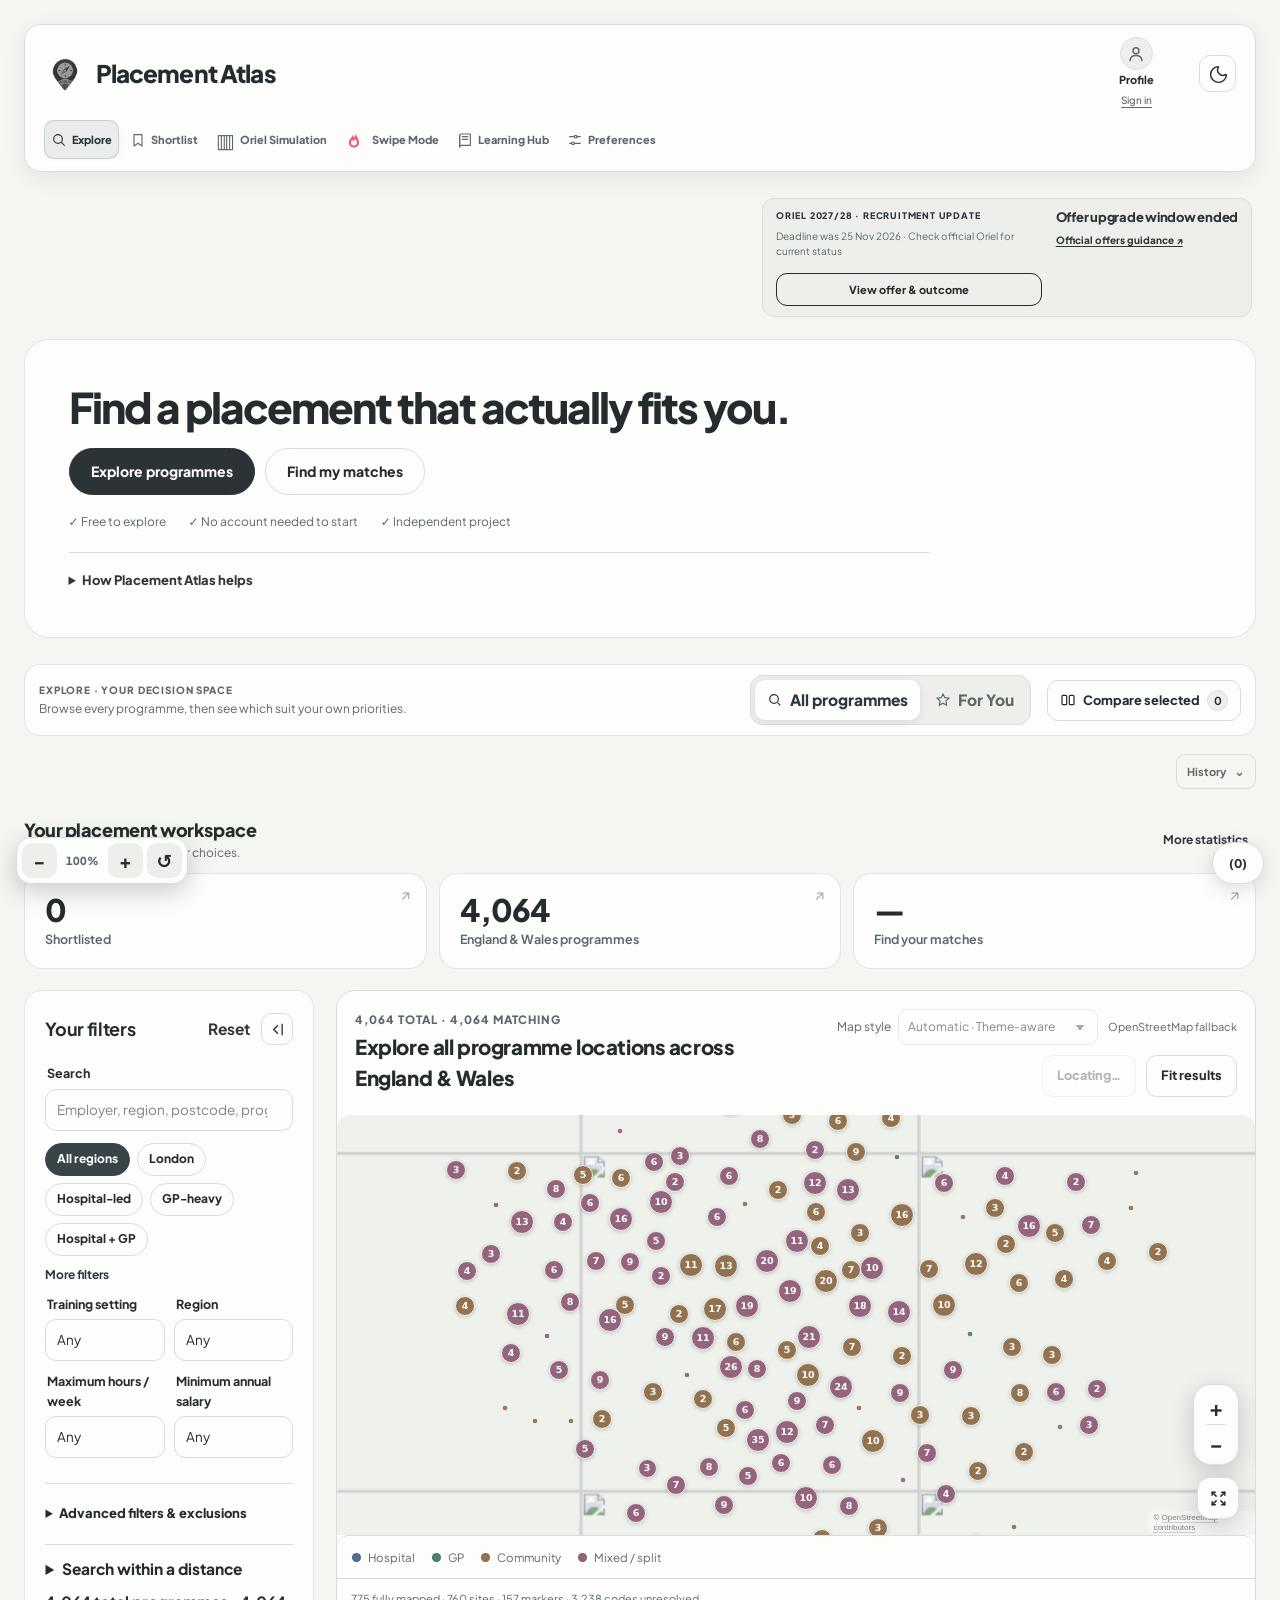
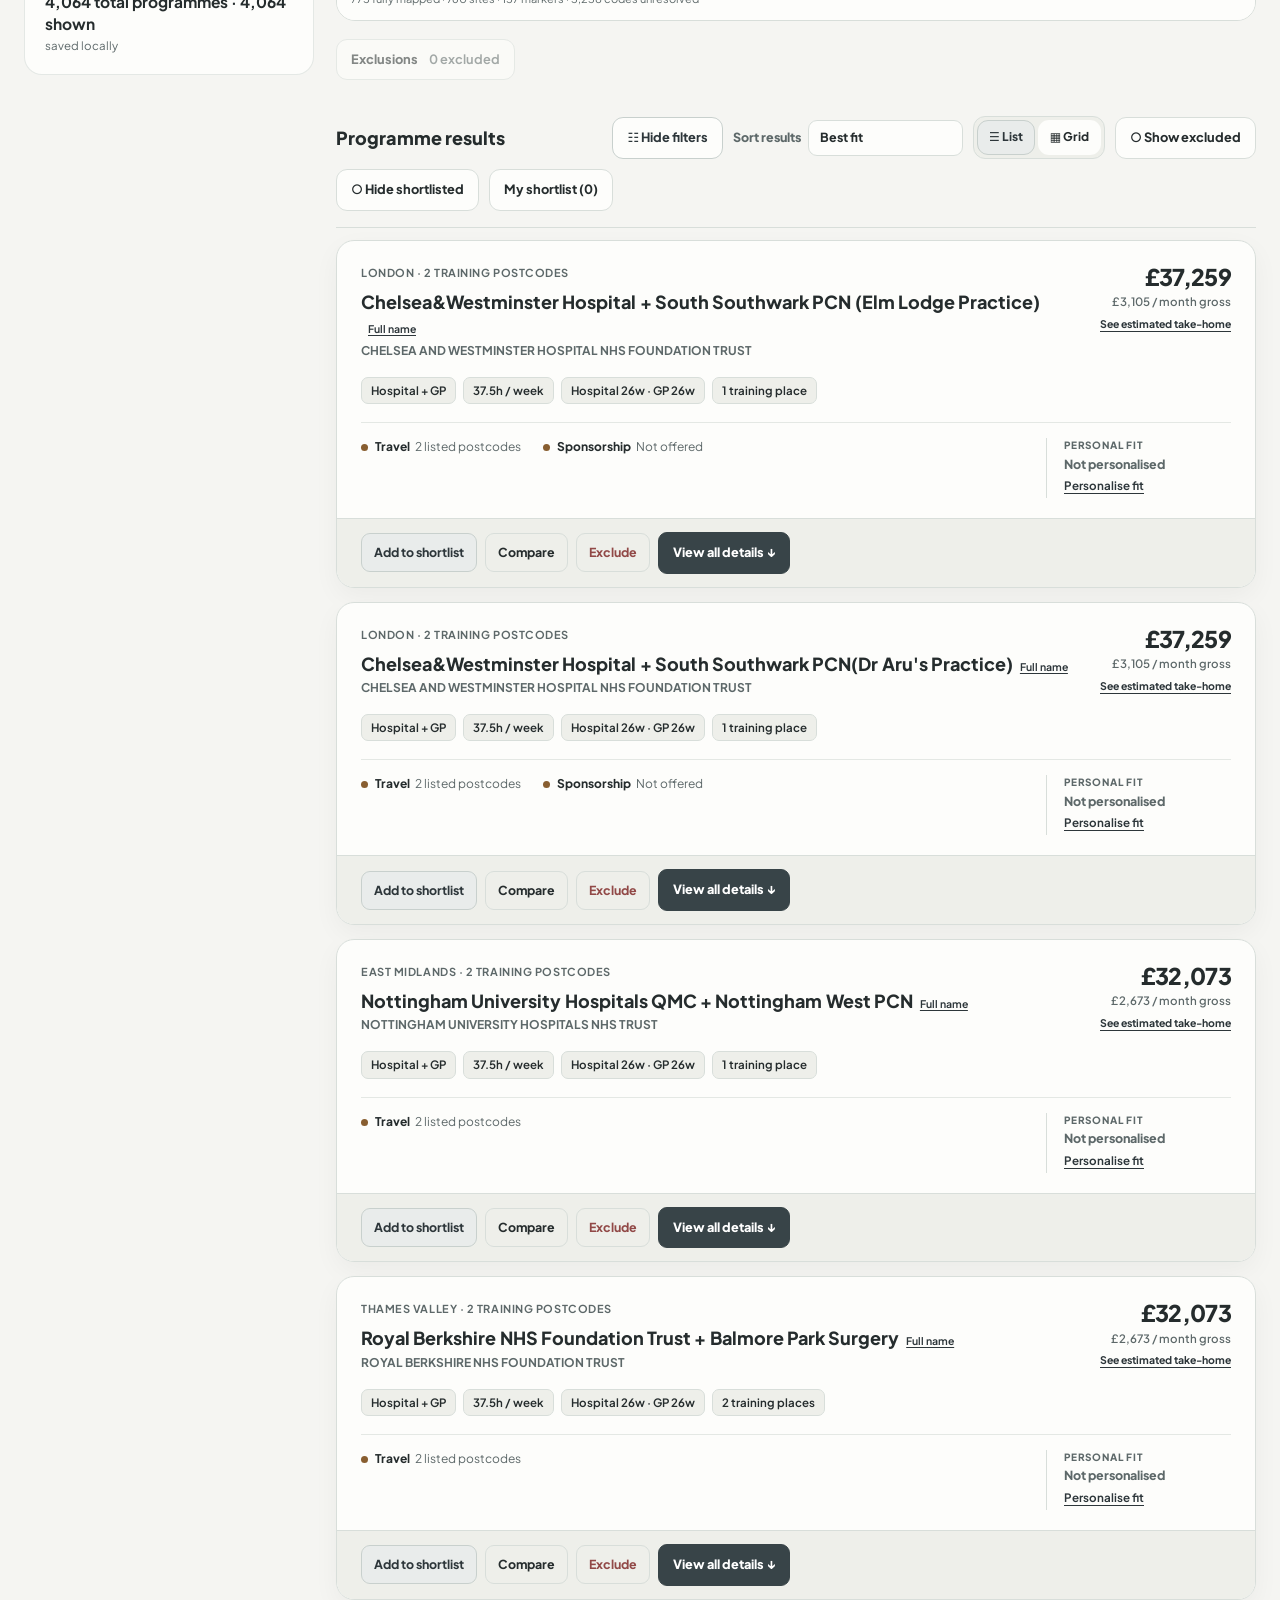
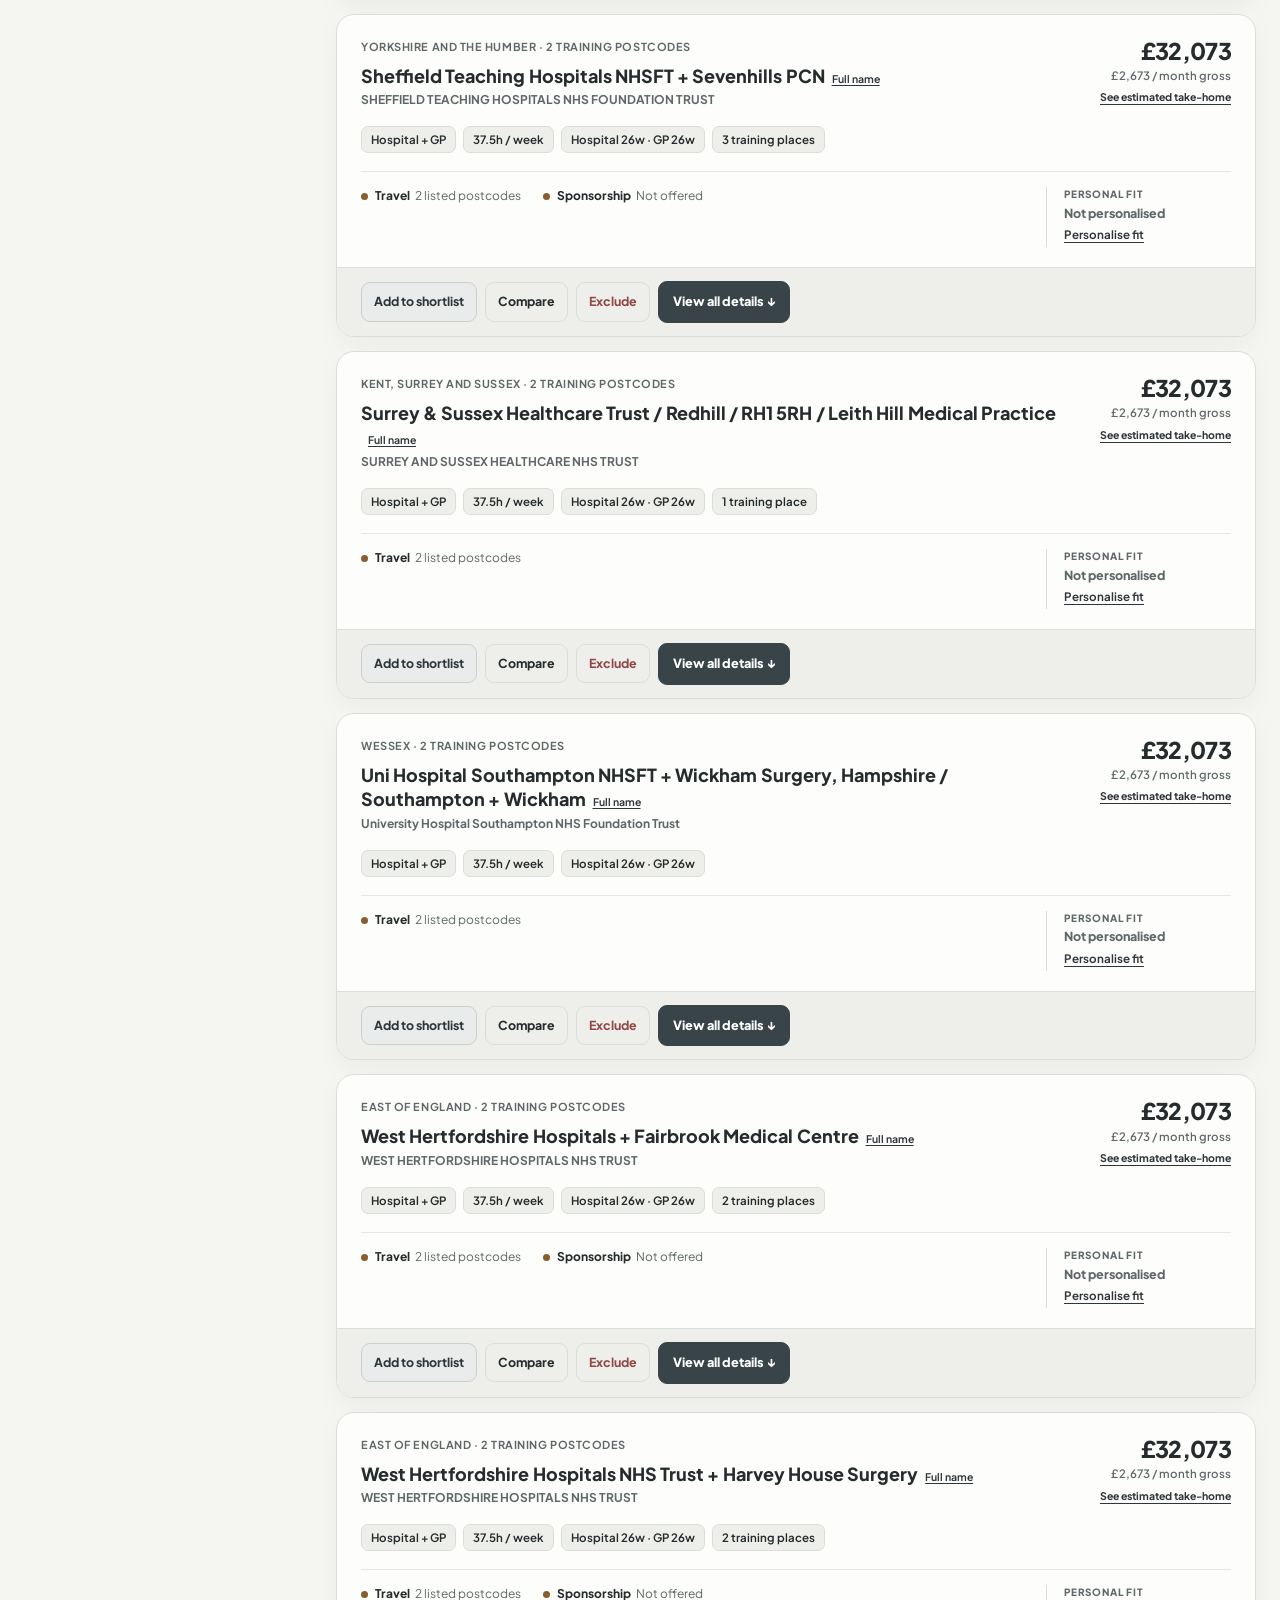
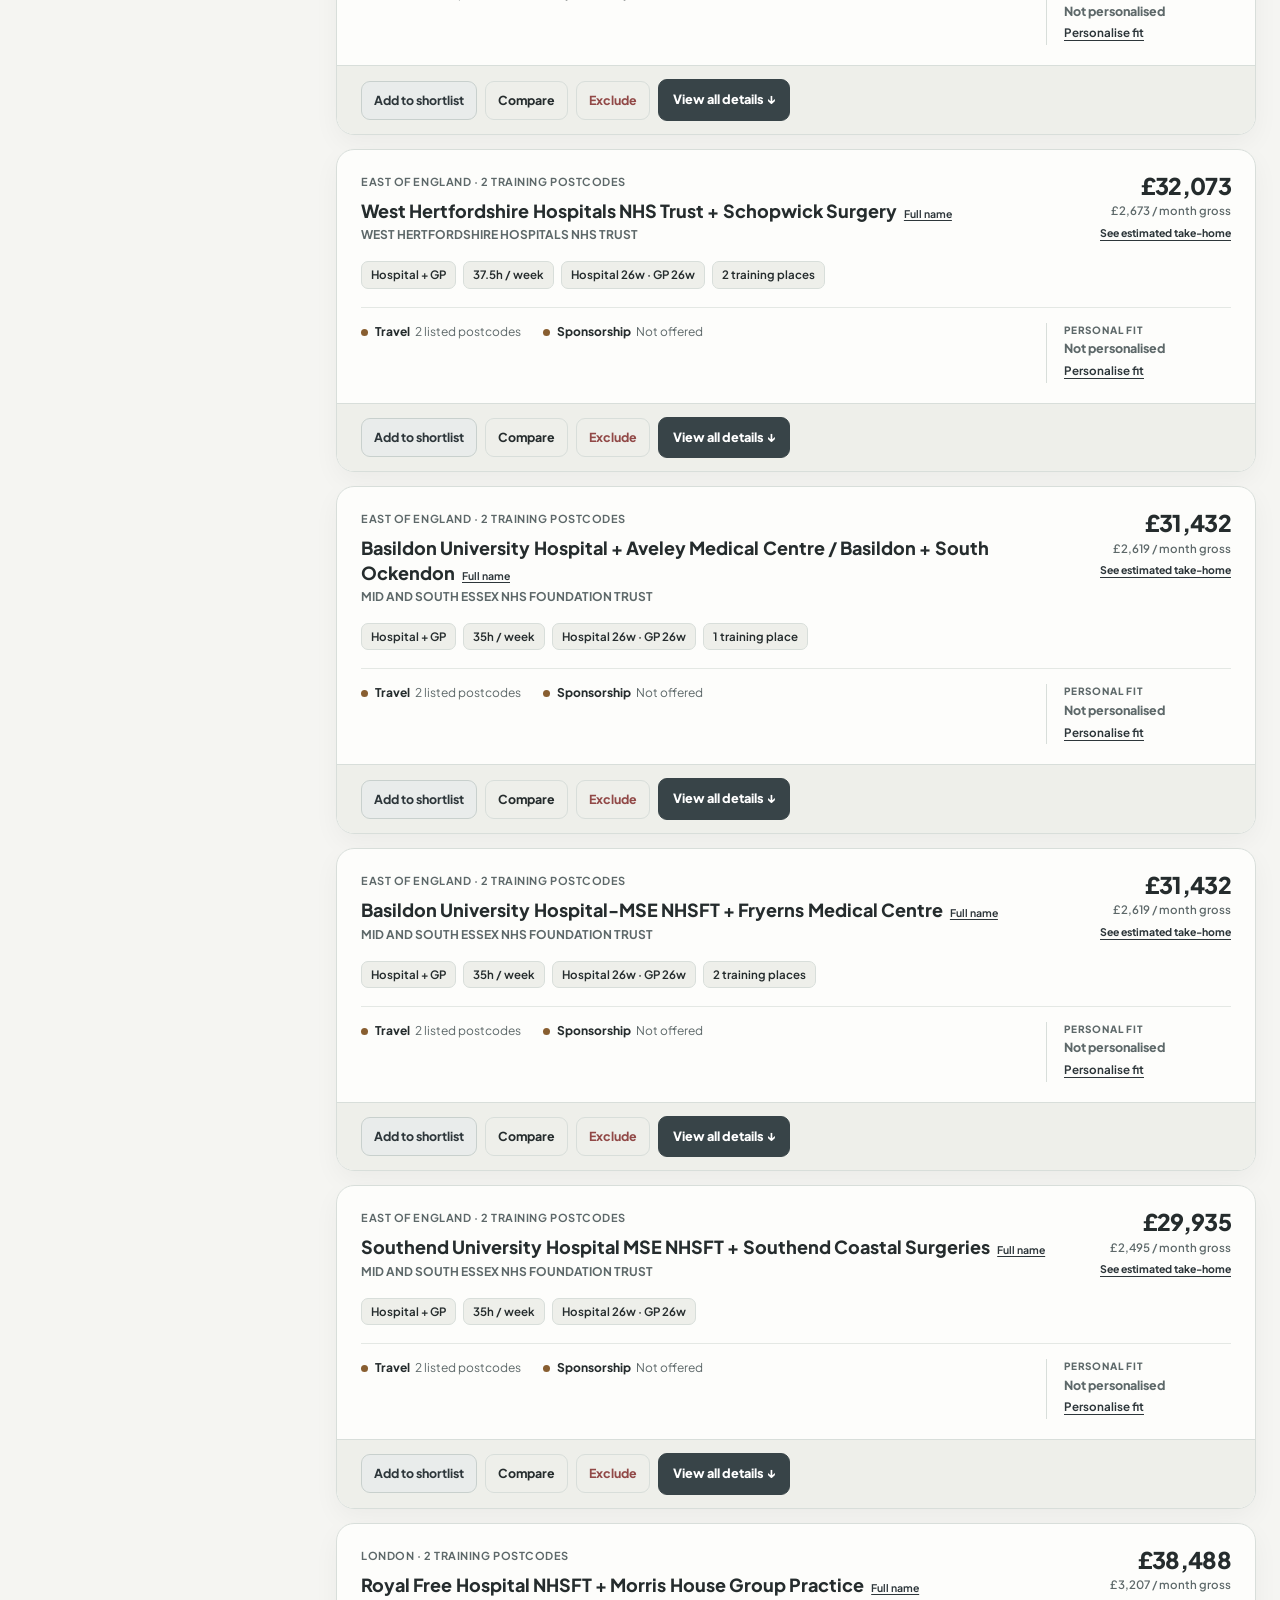
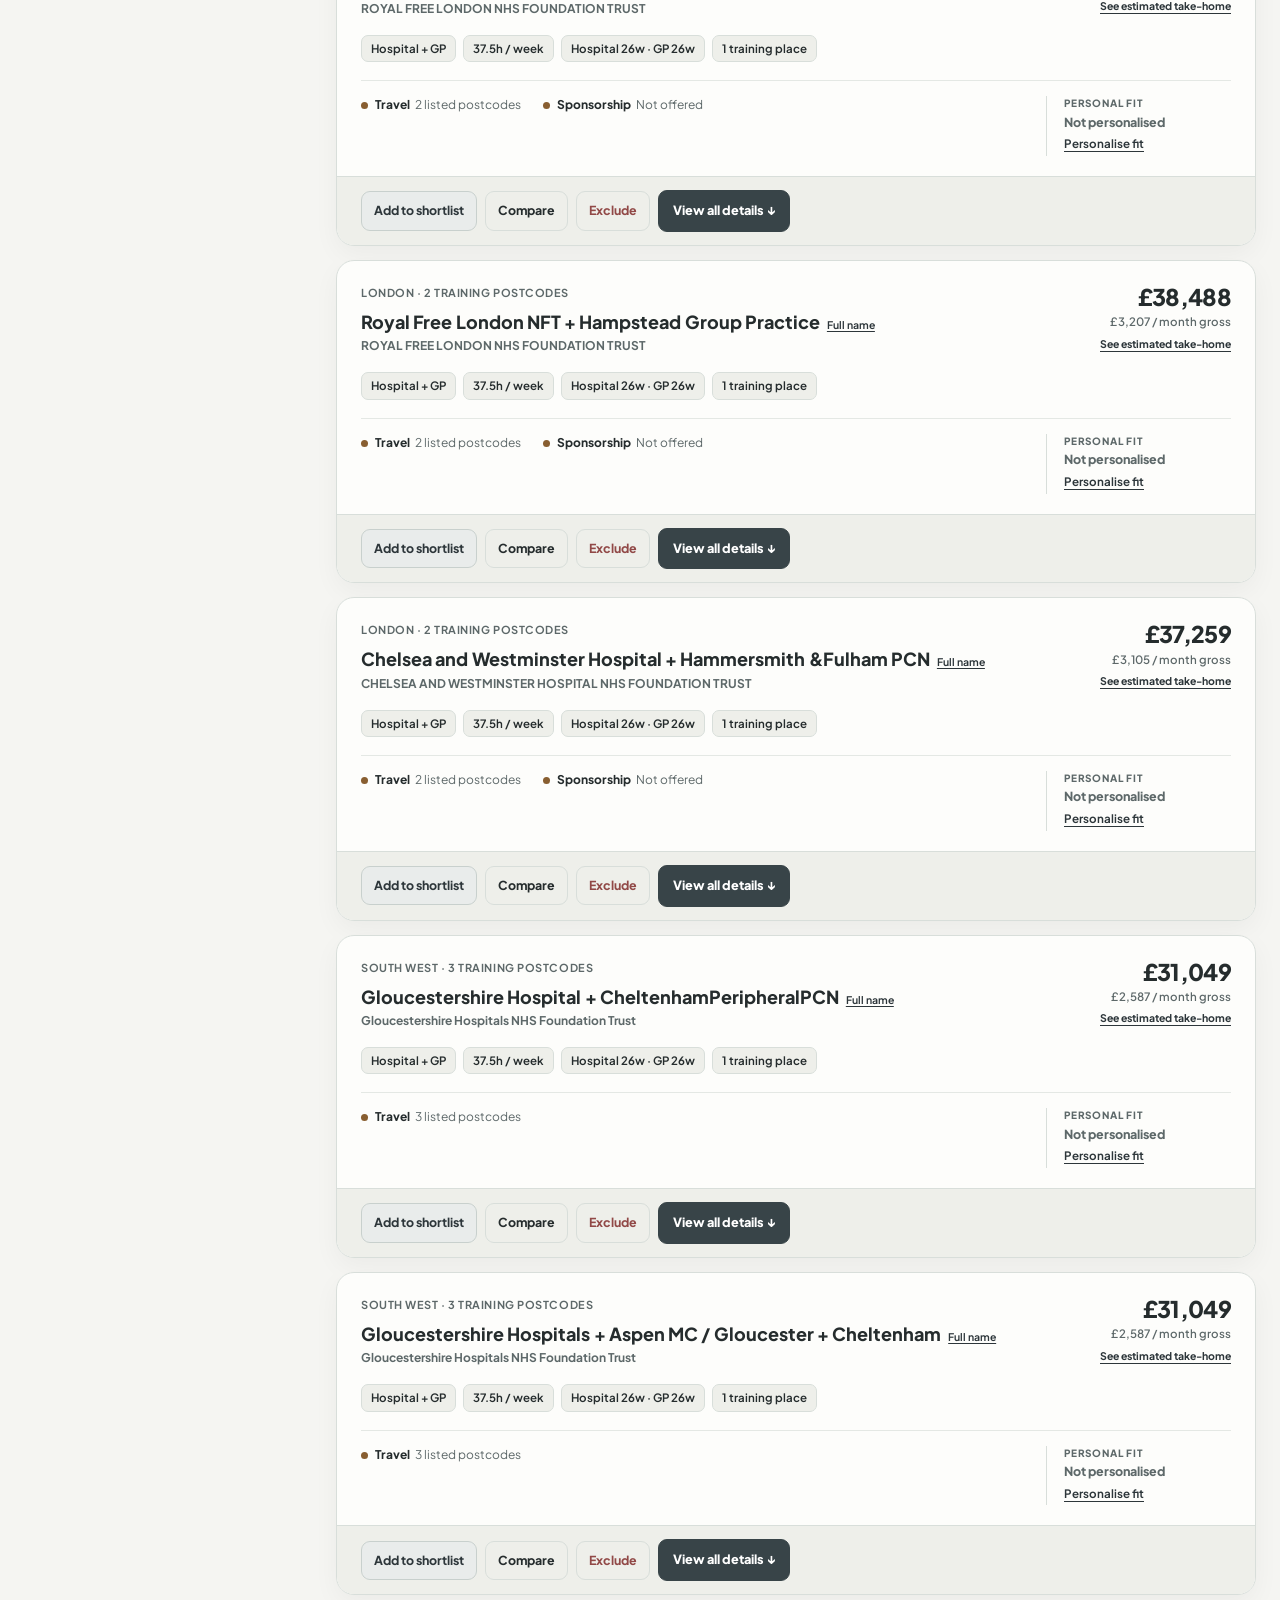
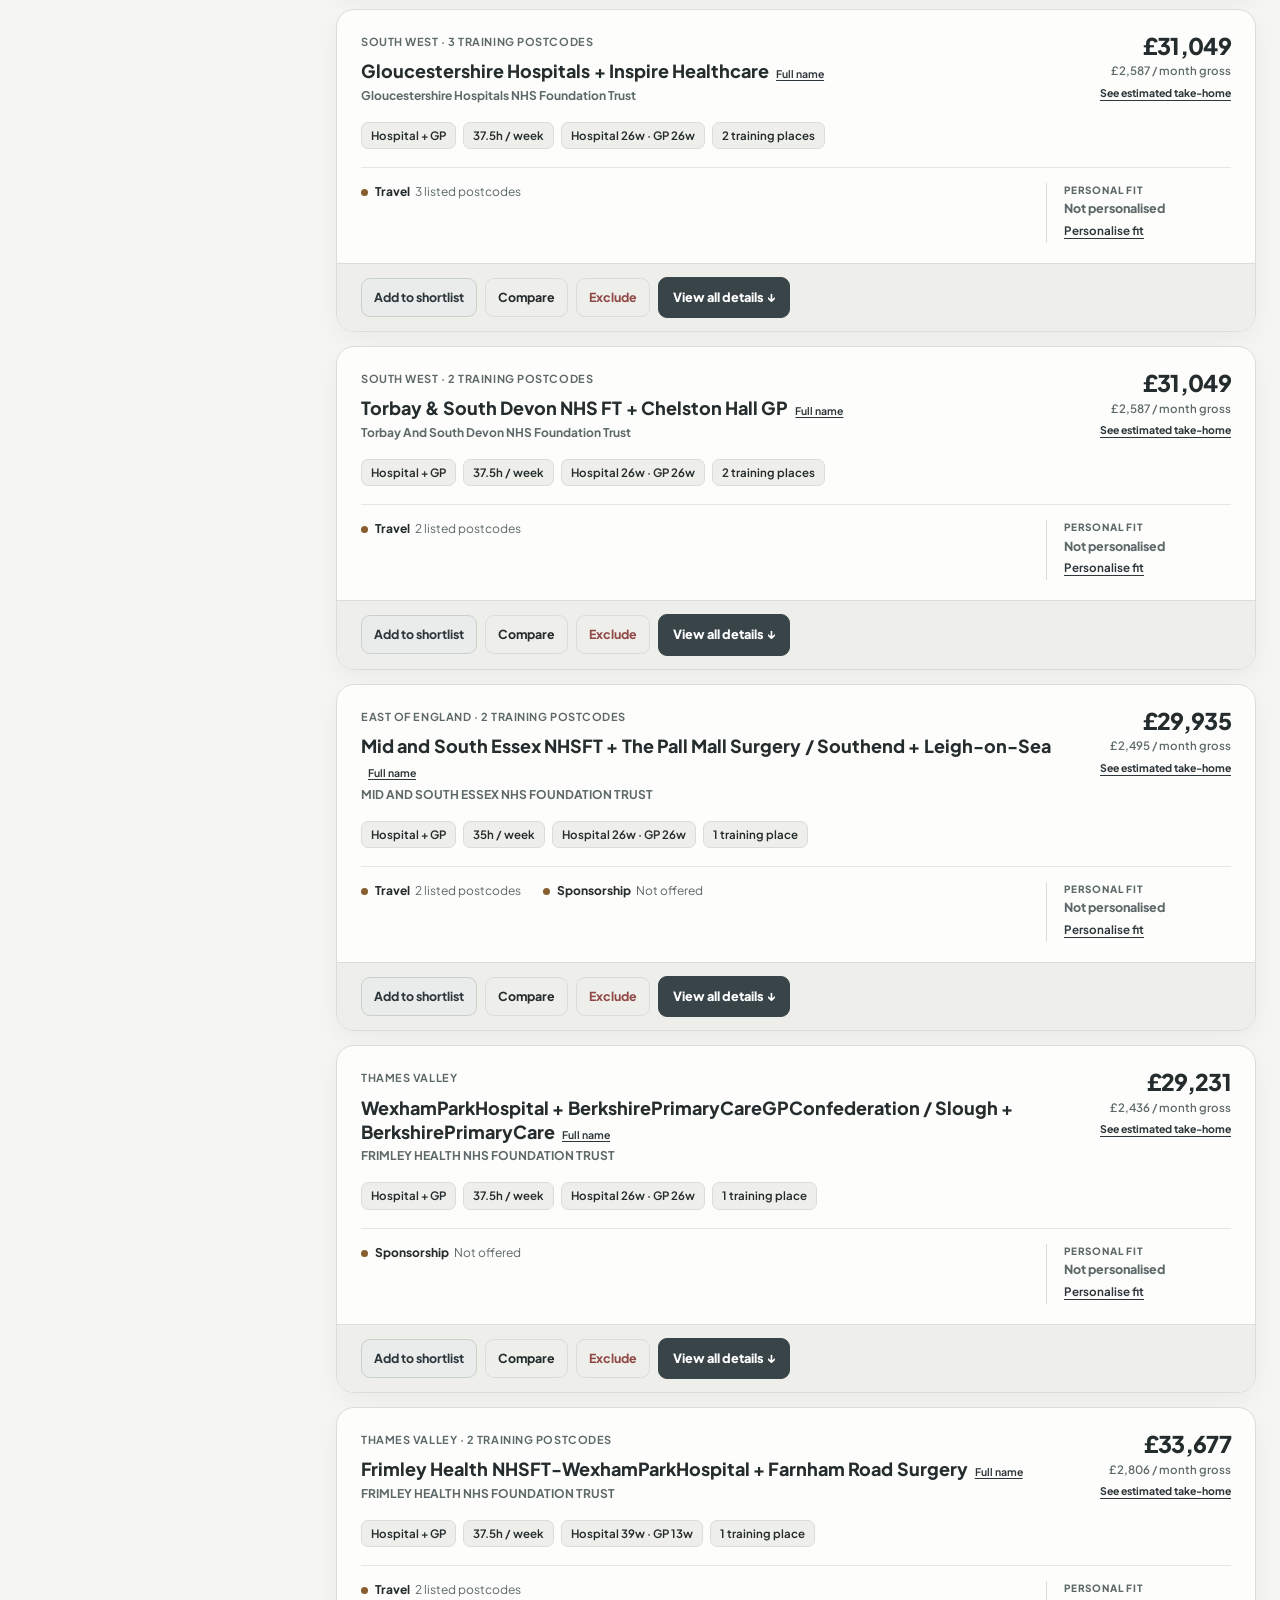
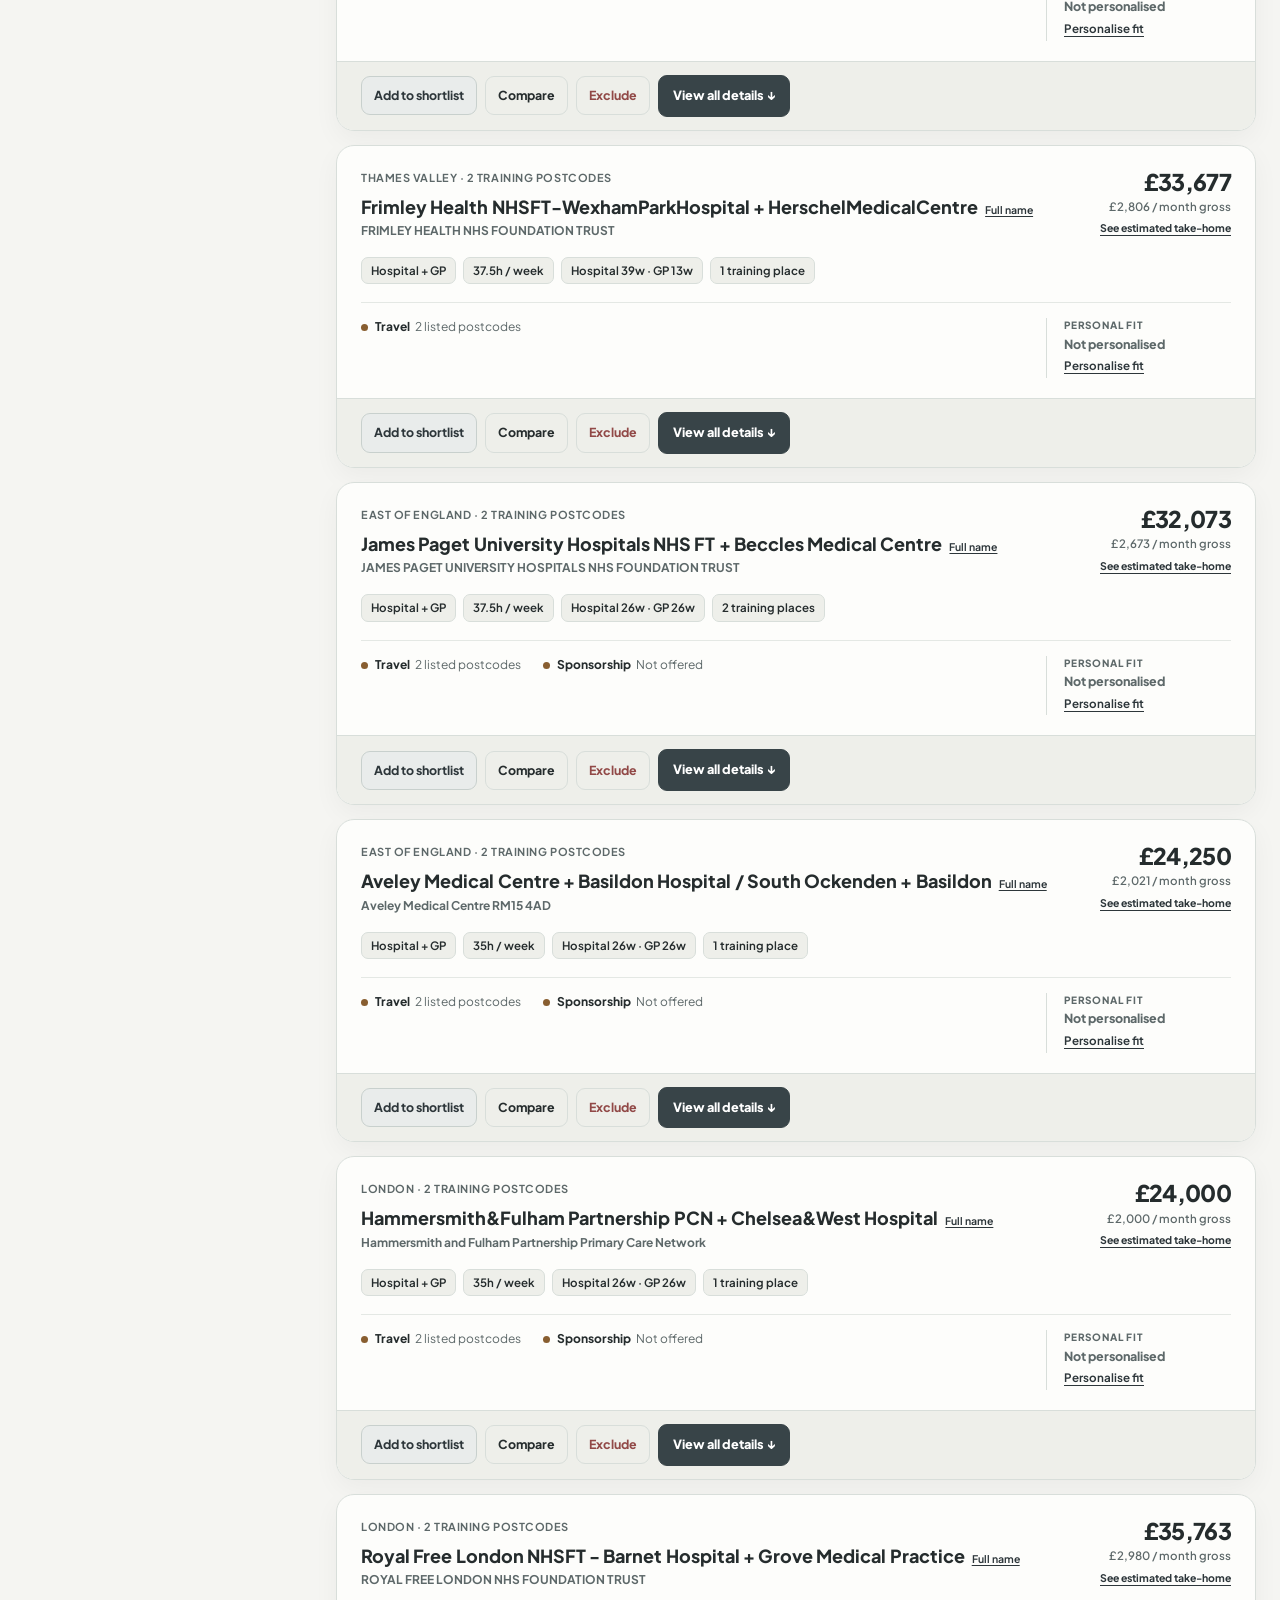
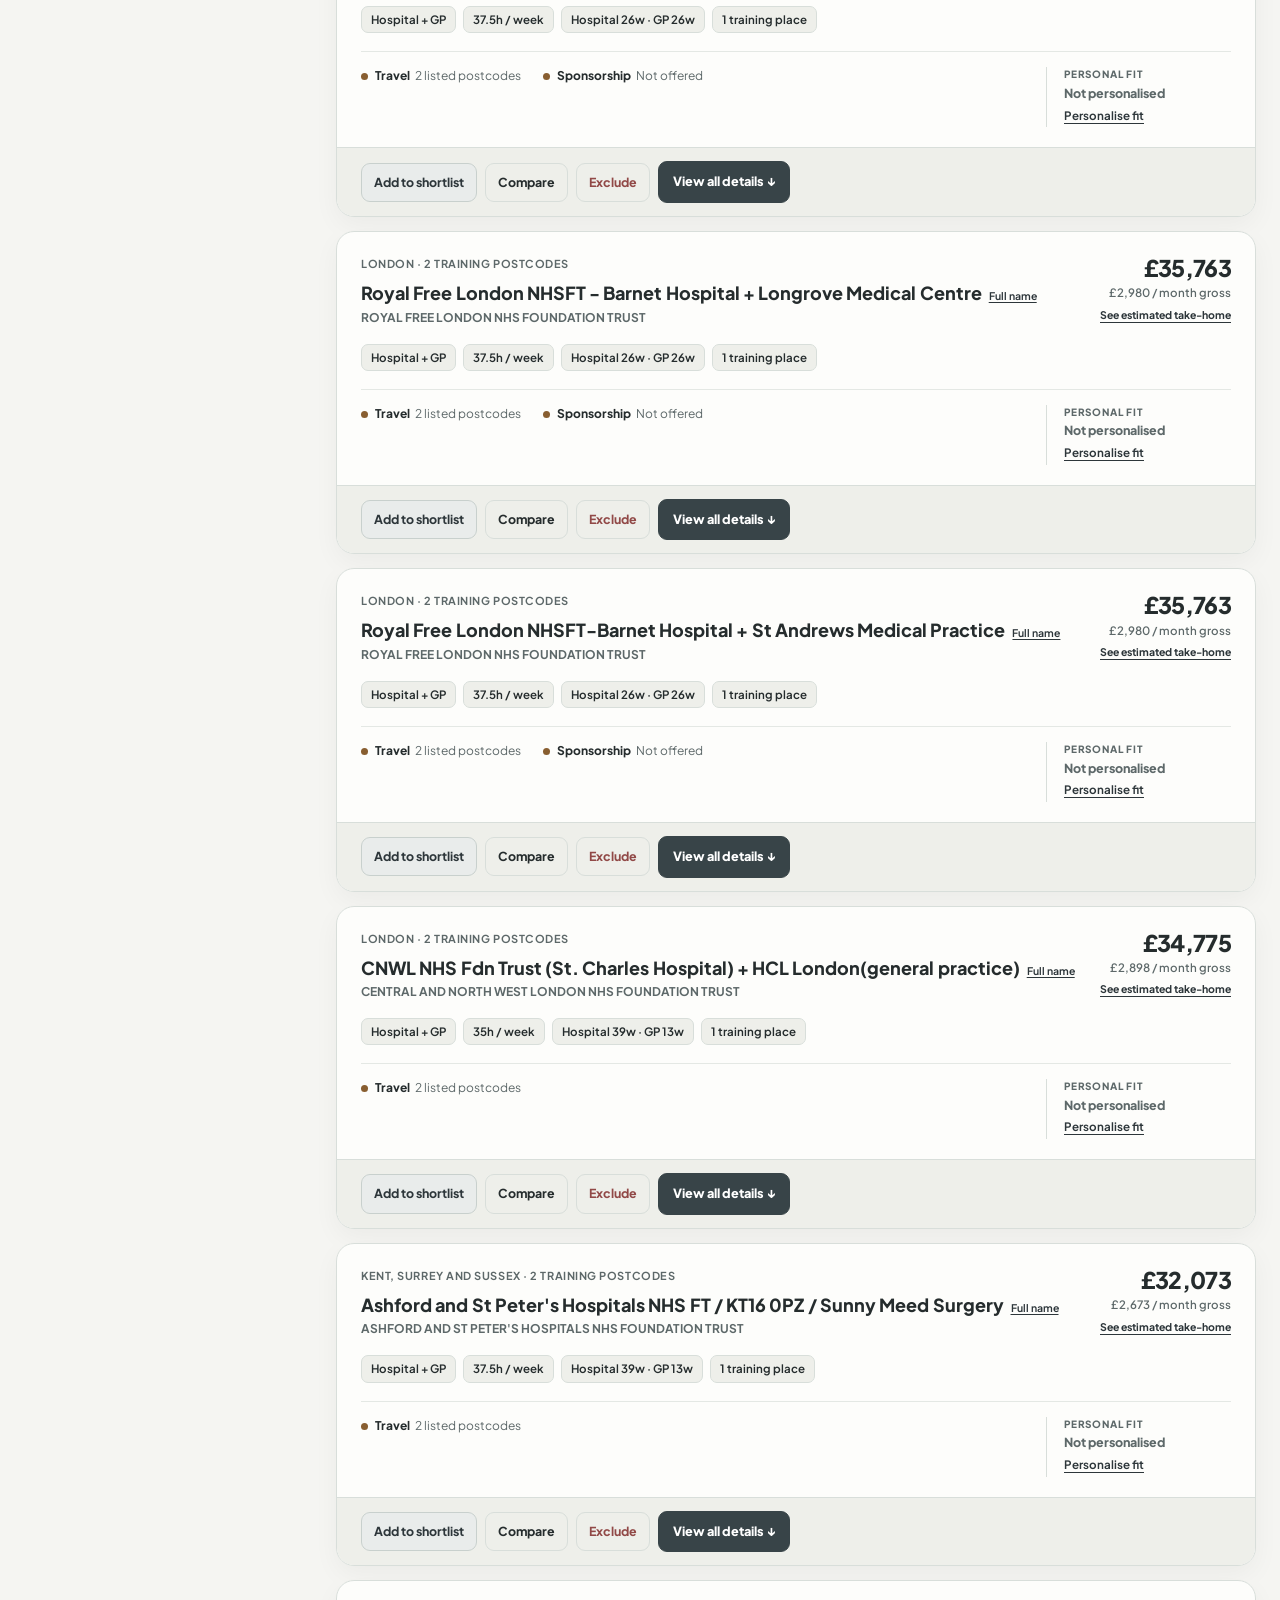
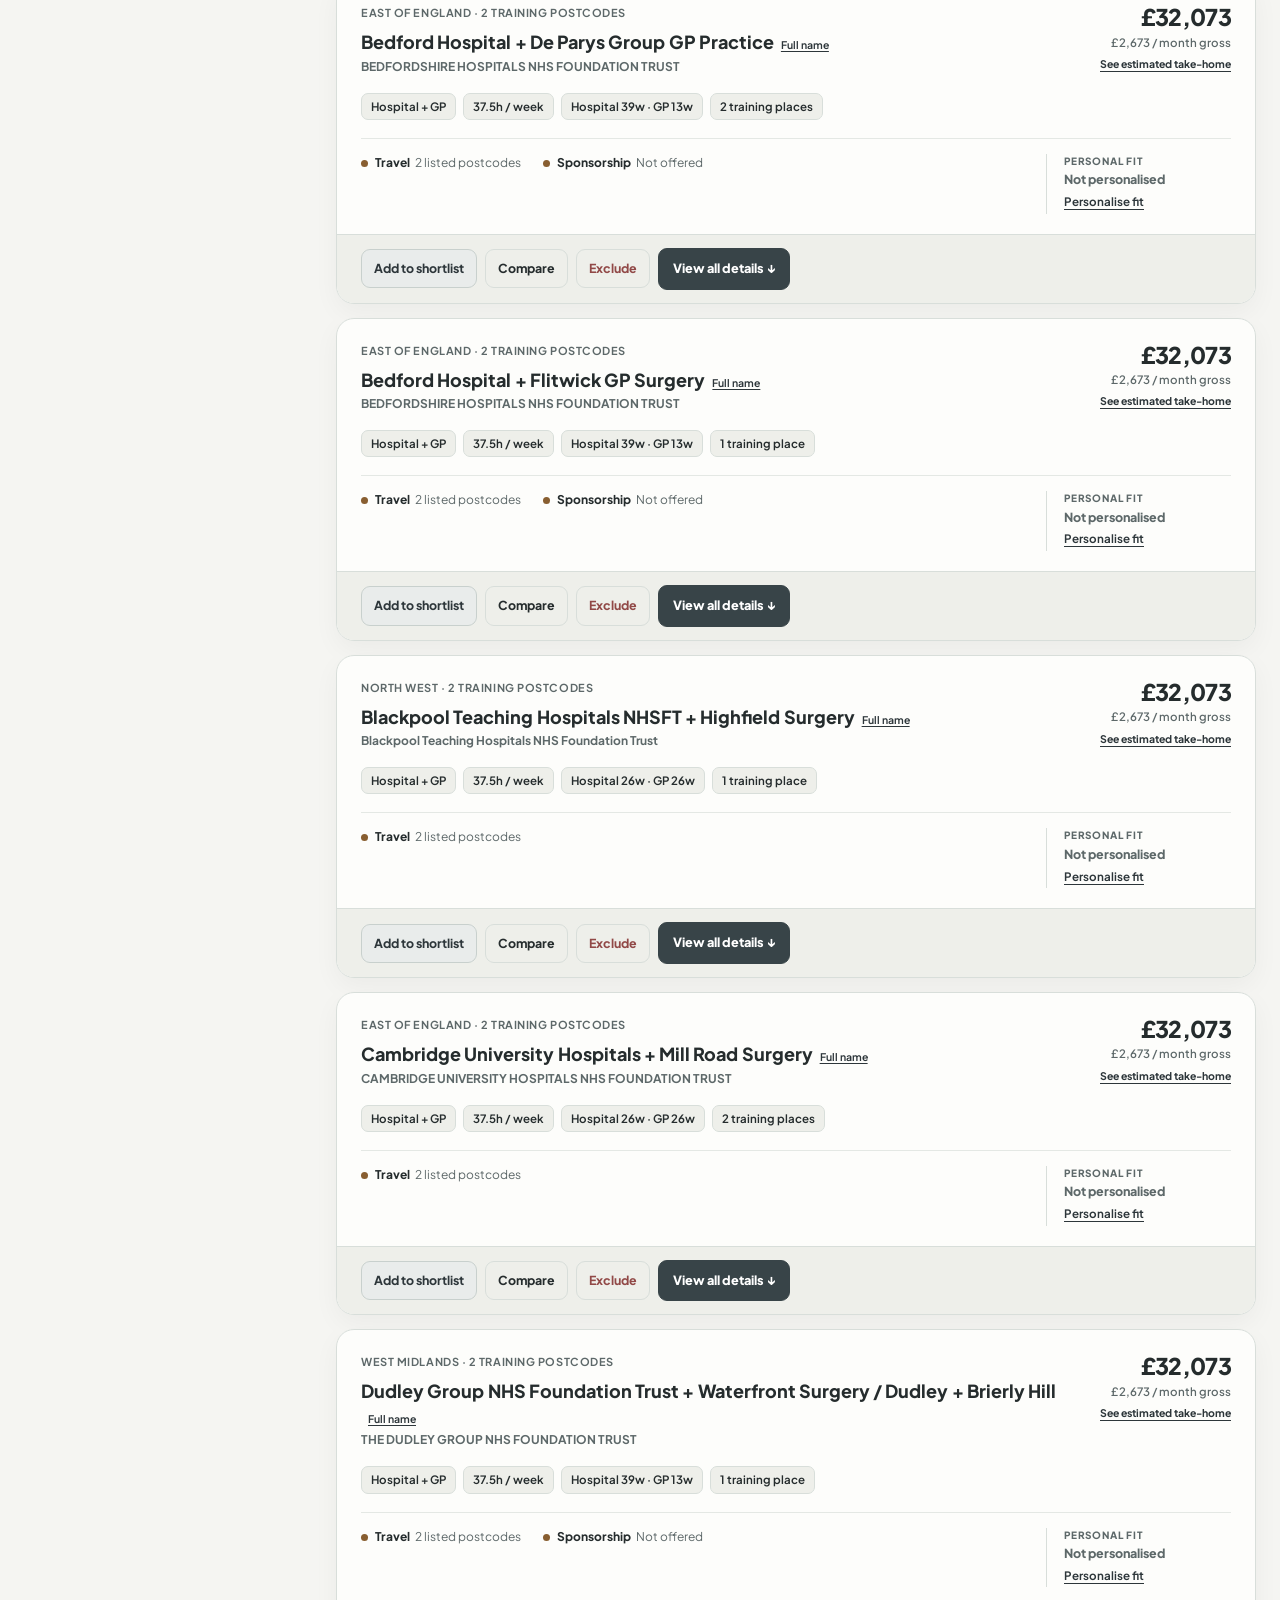
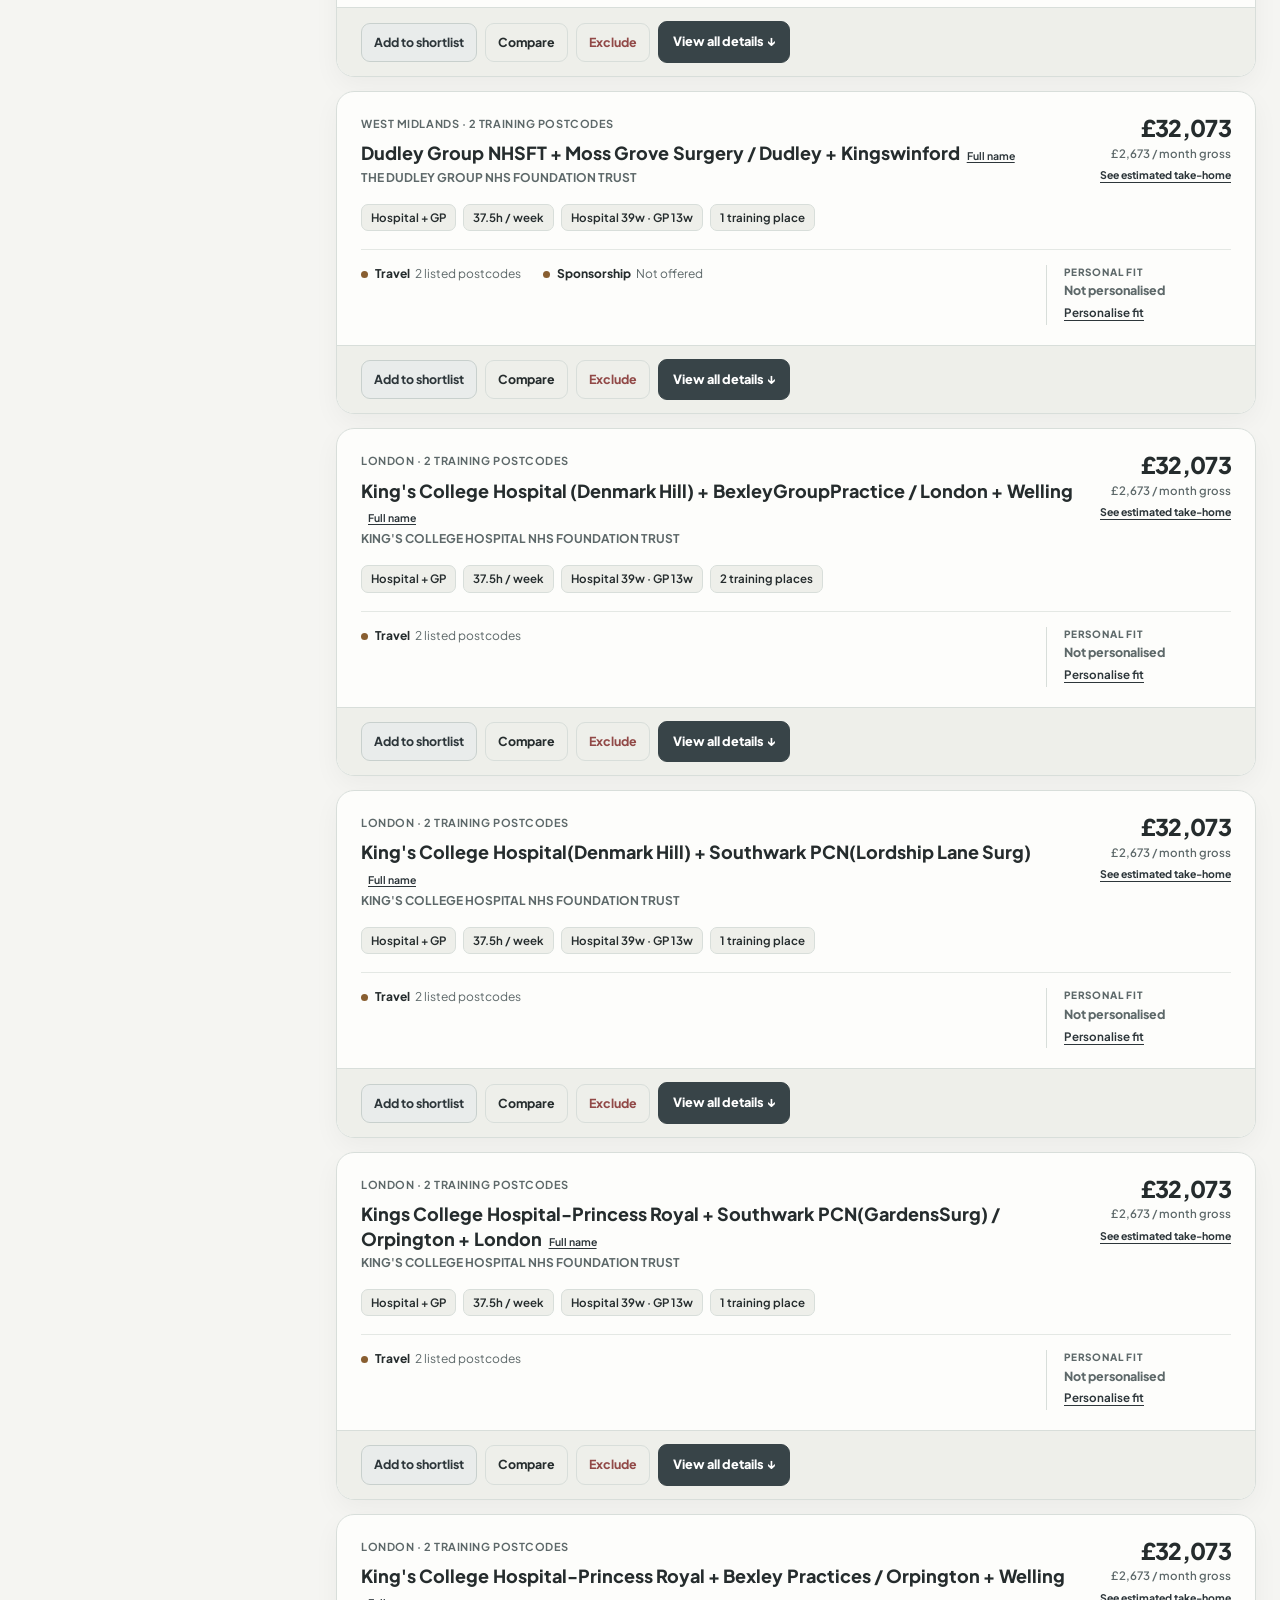
==== commit ca45264f: "Refresh one-time code sign-in with code resend navigation" ====
--- a/index.html
+++ b/index.html
@@ -13,7 +13,7 @@
 <link rel="apple-touch-icon" sizes="192x192" href="/icons/placement-atlas-192.png?v=20261111globe1">
 <link rel="manifest" href="/manifest.webmanifest?v=20261111globe1">
 <meta name="application-name" content="Placement Atlas">
-<meta name="atlas-release" content="2026-11-13-passwordless-otp-security">
+<meta name="atlas-release" content="2026-11-13-passwordless-otp-security-2">
 <meta name="description" content="Placement Atlas is an independent Oriel placement desk for UK MPharm students. Compare 4,064 foundation pharmacist training programmes across England and Wales with interactive maps, pay and hours insights, personalised fit scores, filters, shortlist management and swipe-based discovery.">
 <link rel="canonical" href="https://placementatlas.co.uk/">
 <meta name="robots" content="index, follow, max-image-preview:large">
@@ -393,7 +393,7 @@
 <script src="https://cdn.jsdelivr.net/npm/@supabase/supabase-js@2.119.0"></script>
 <script src="supabase-config.js?v=20261112gsi2"></script>
 <script src="google-identity.js?v=20261112members1"></script>
-<script src="cloud-password-auth.js?v=20261113otp2"></script>
+<script src="cloud-password-auth.js?v=20261113otp3"></script>
 <script src="supabase-cloud.js?v=20261113password1"></script>
 <script src="locations-bundled.js?v=20261106a"></script>
 <script src="tube-stations.js?v=20261108tfl2"></script>
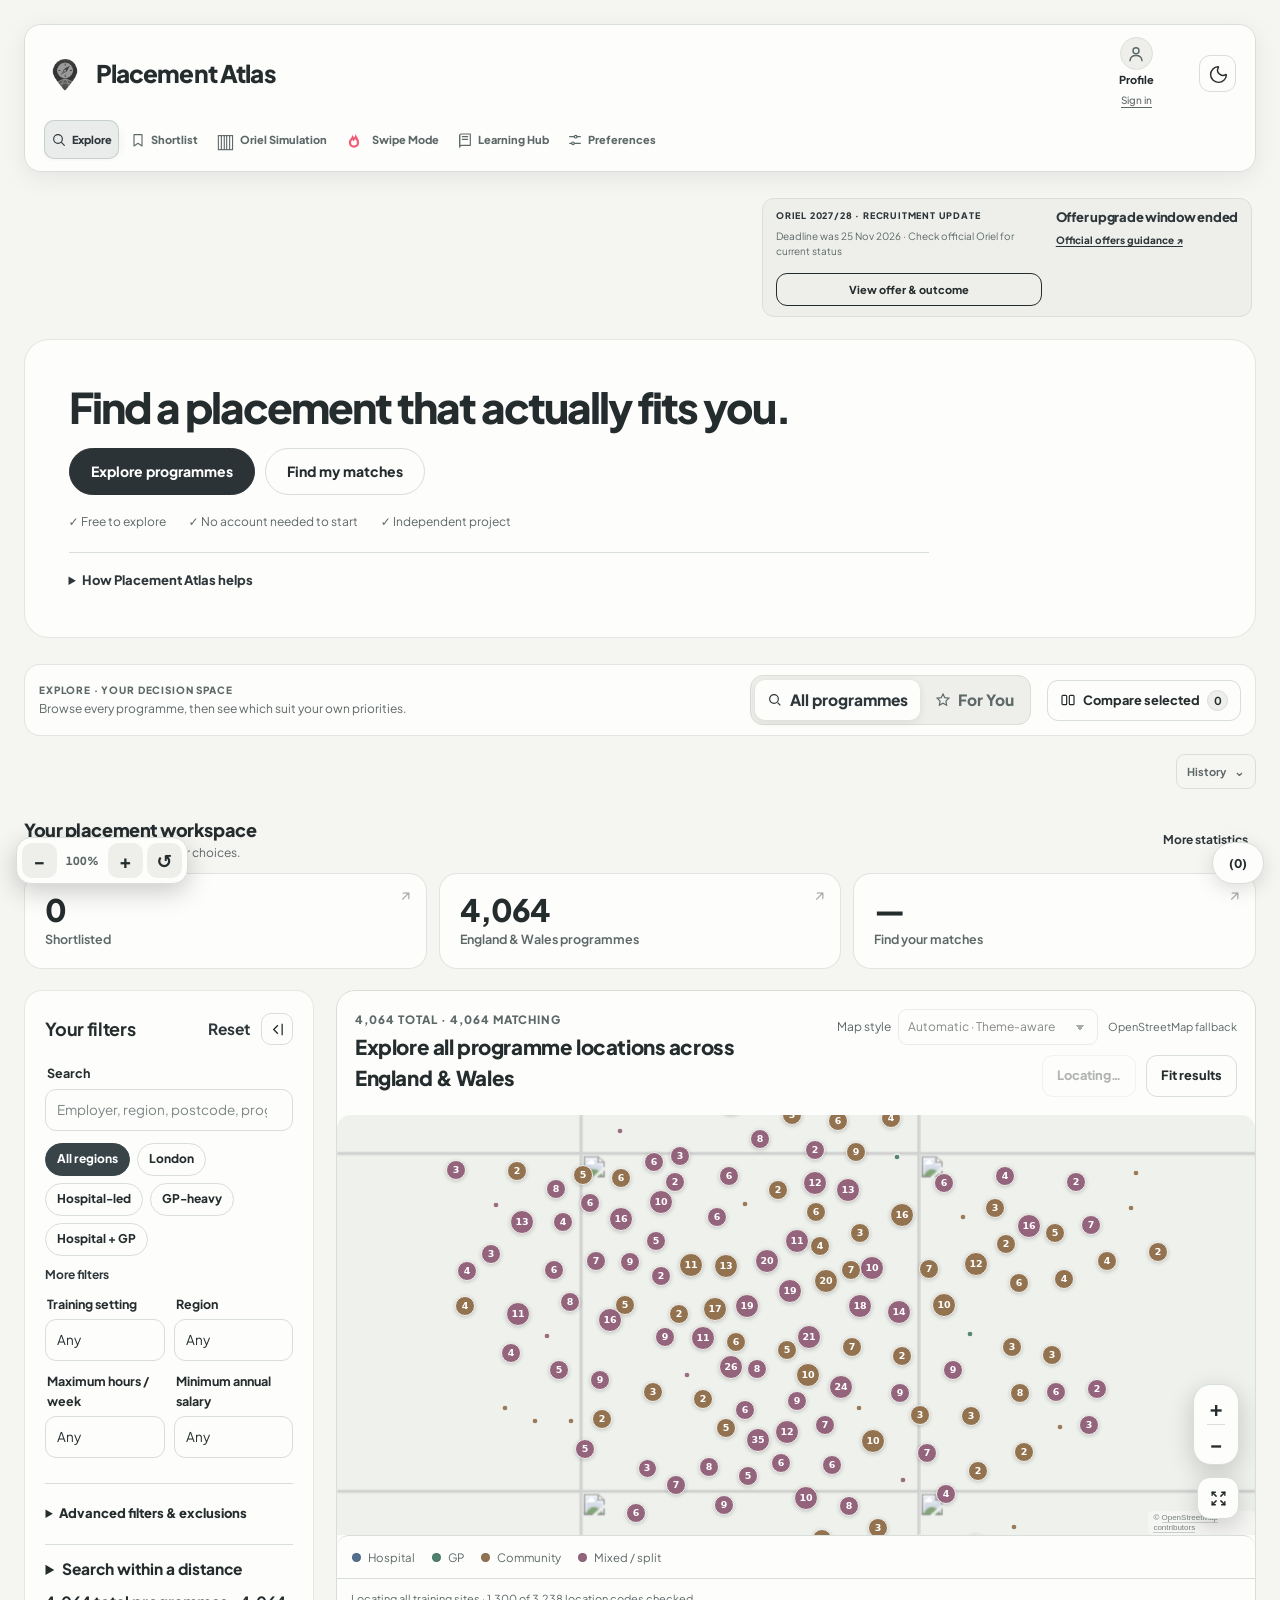
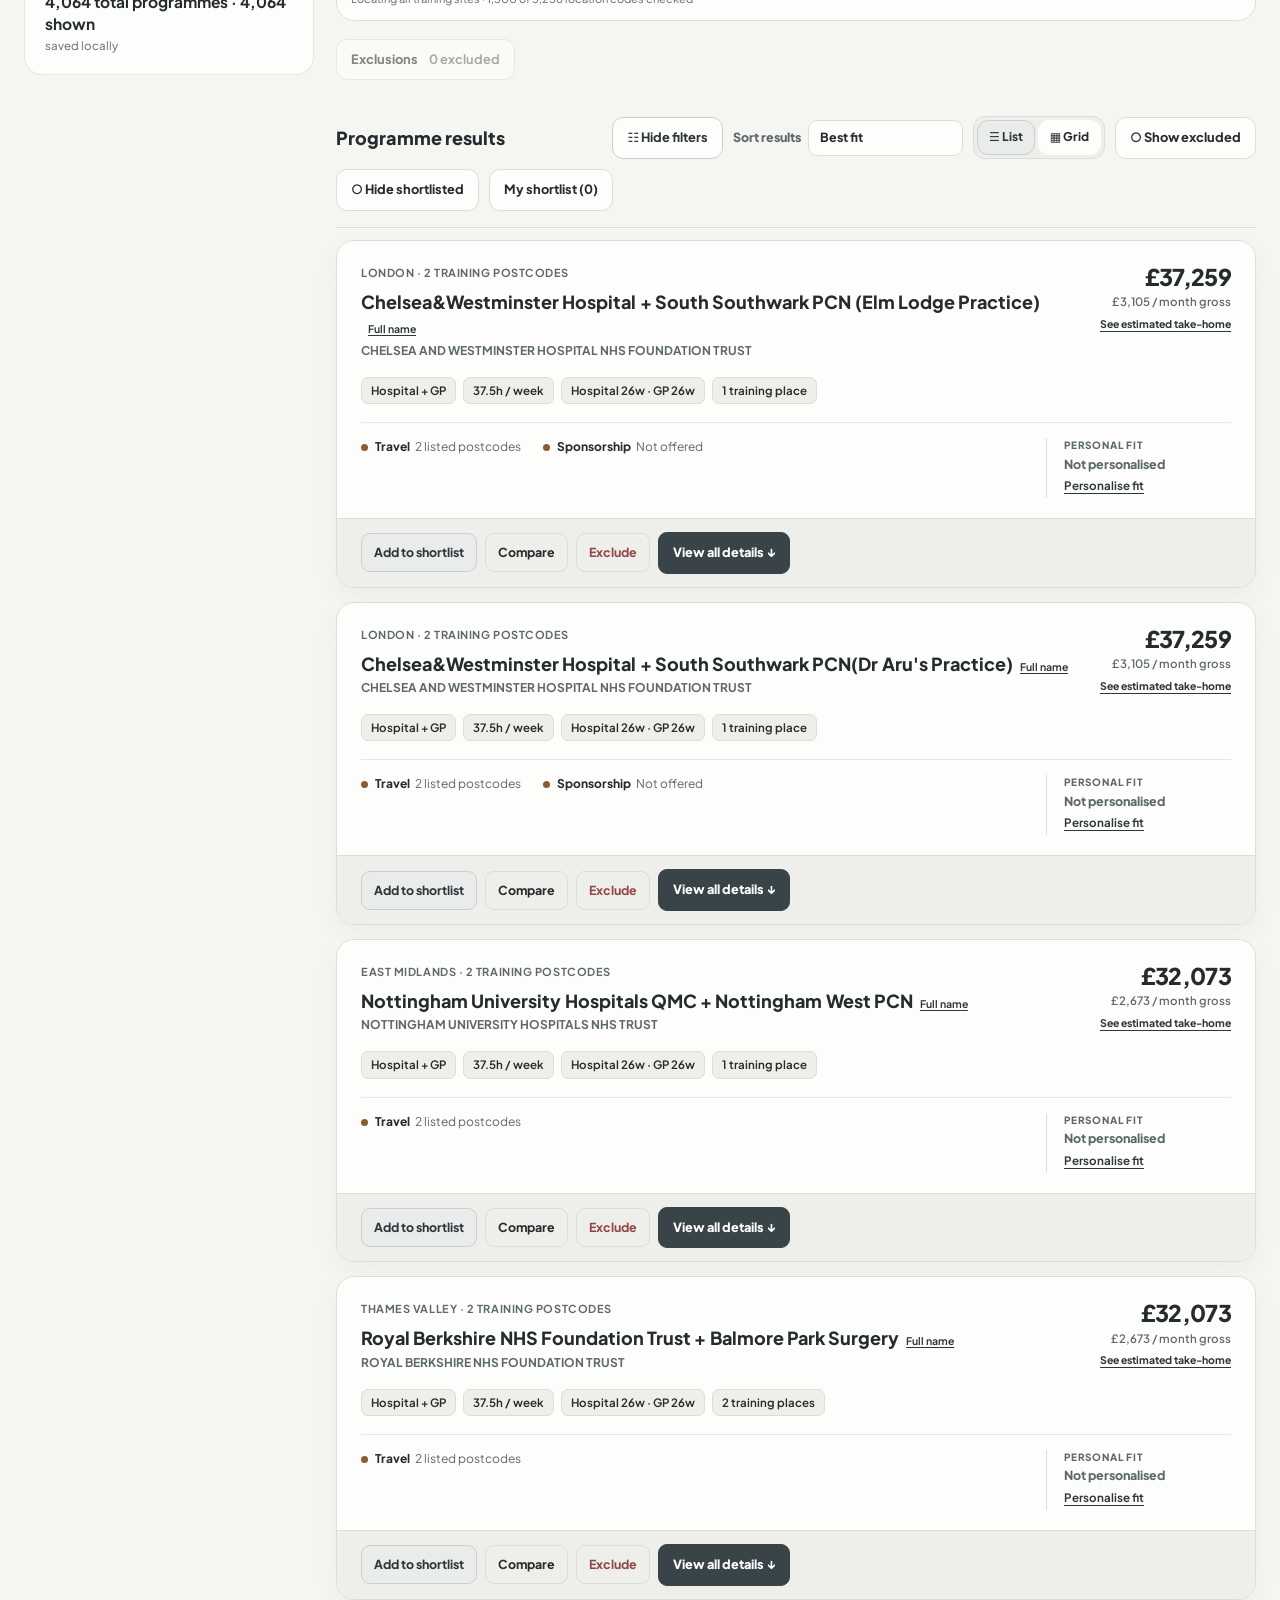
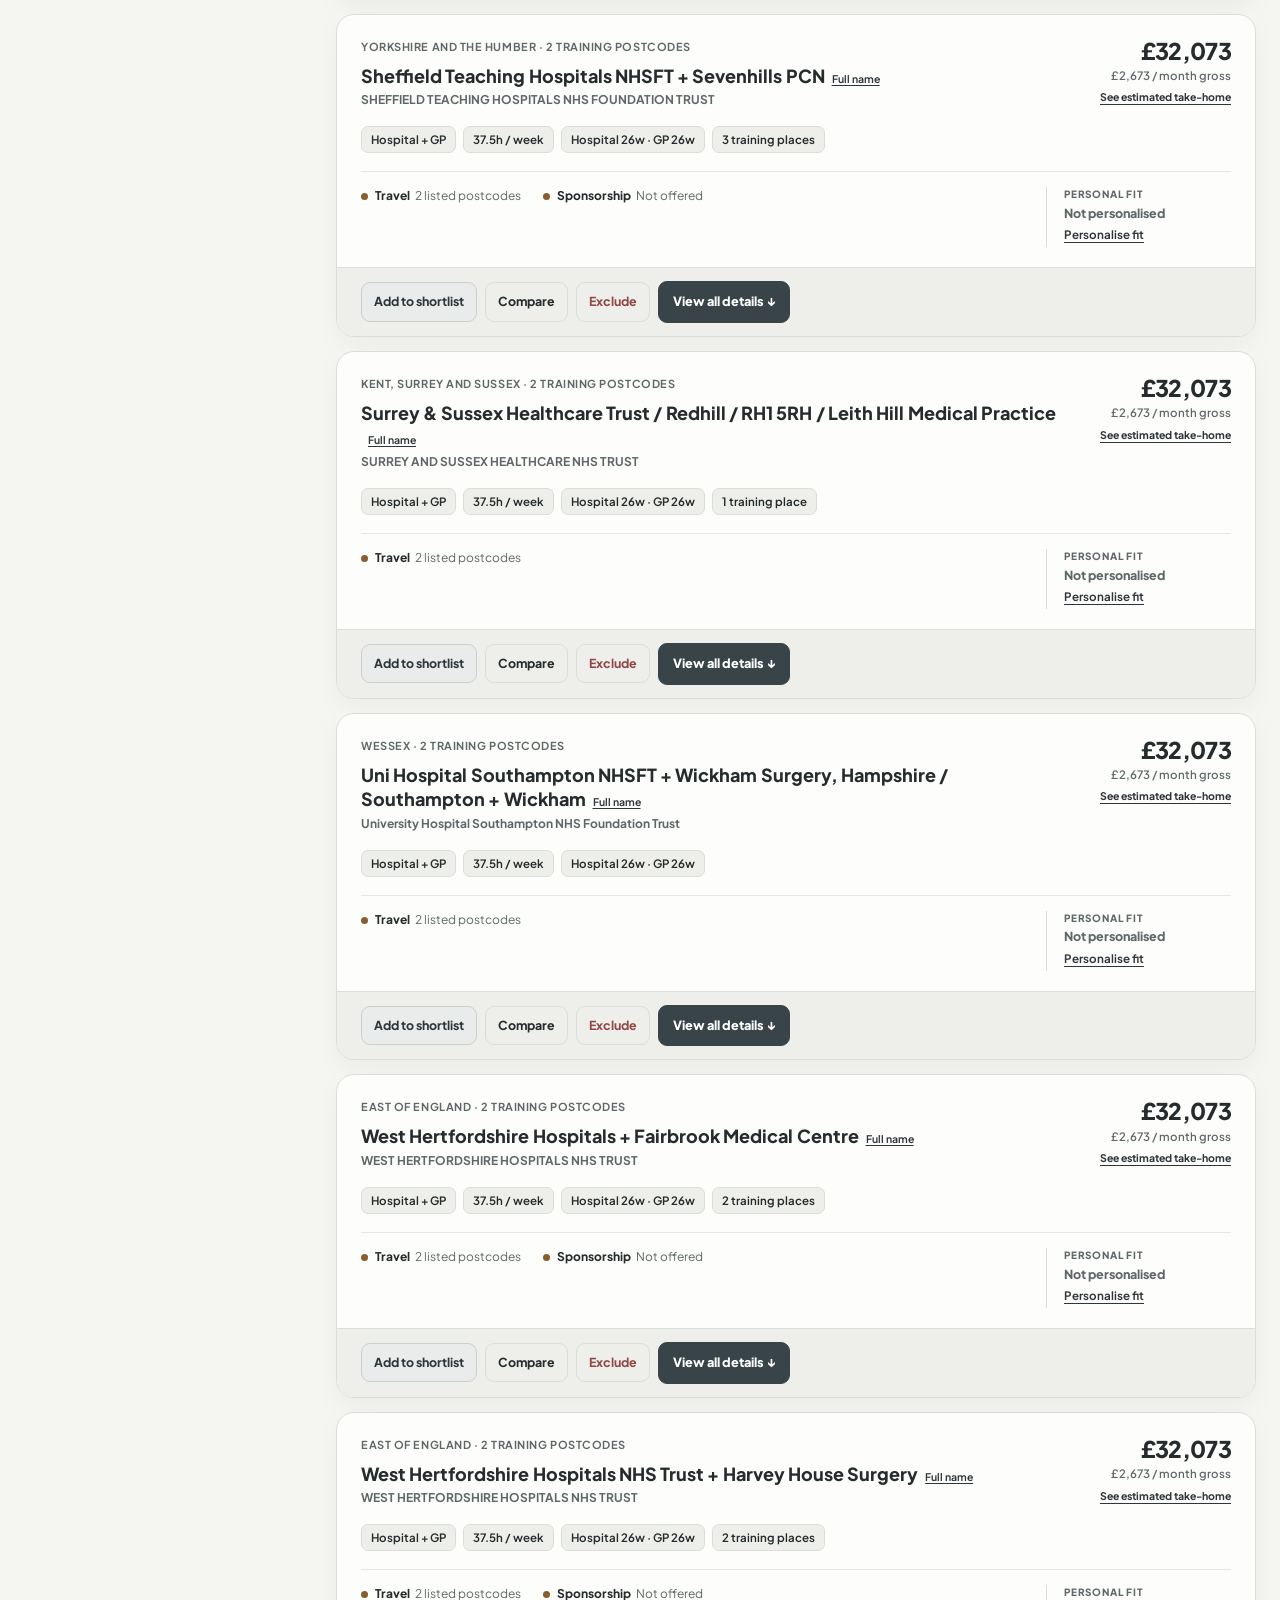
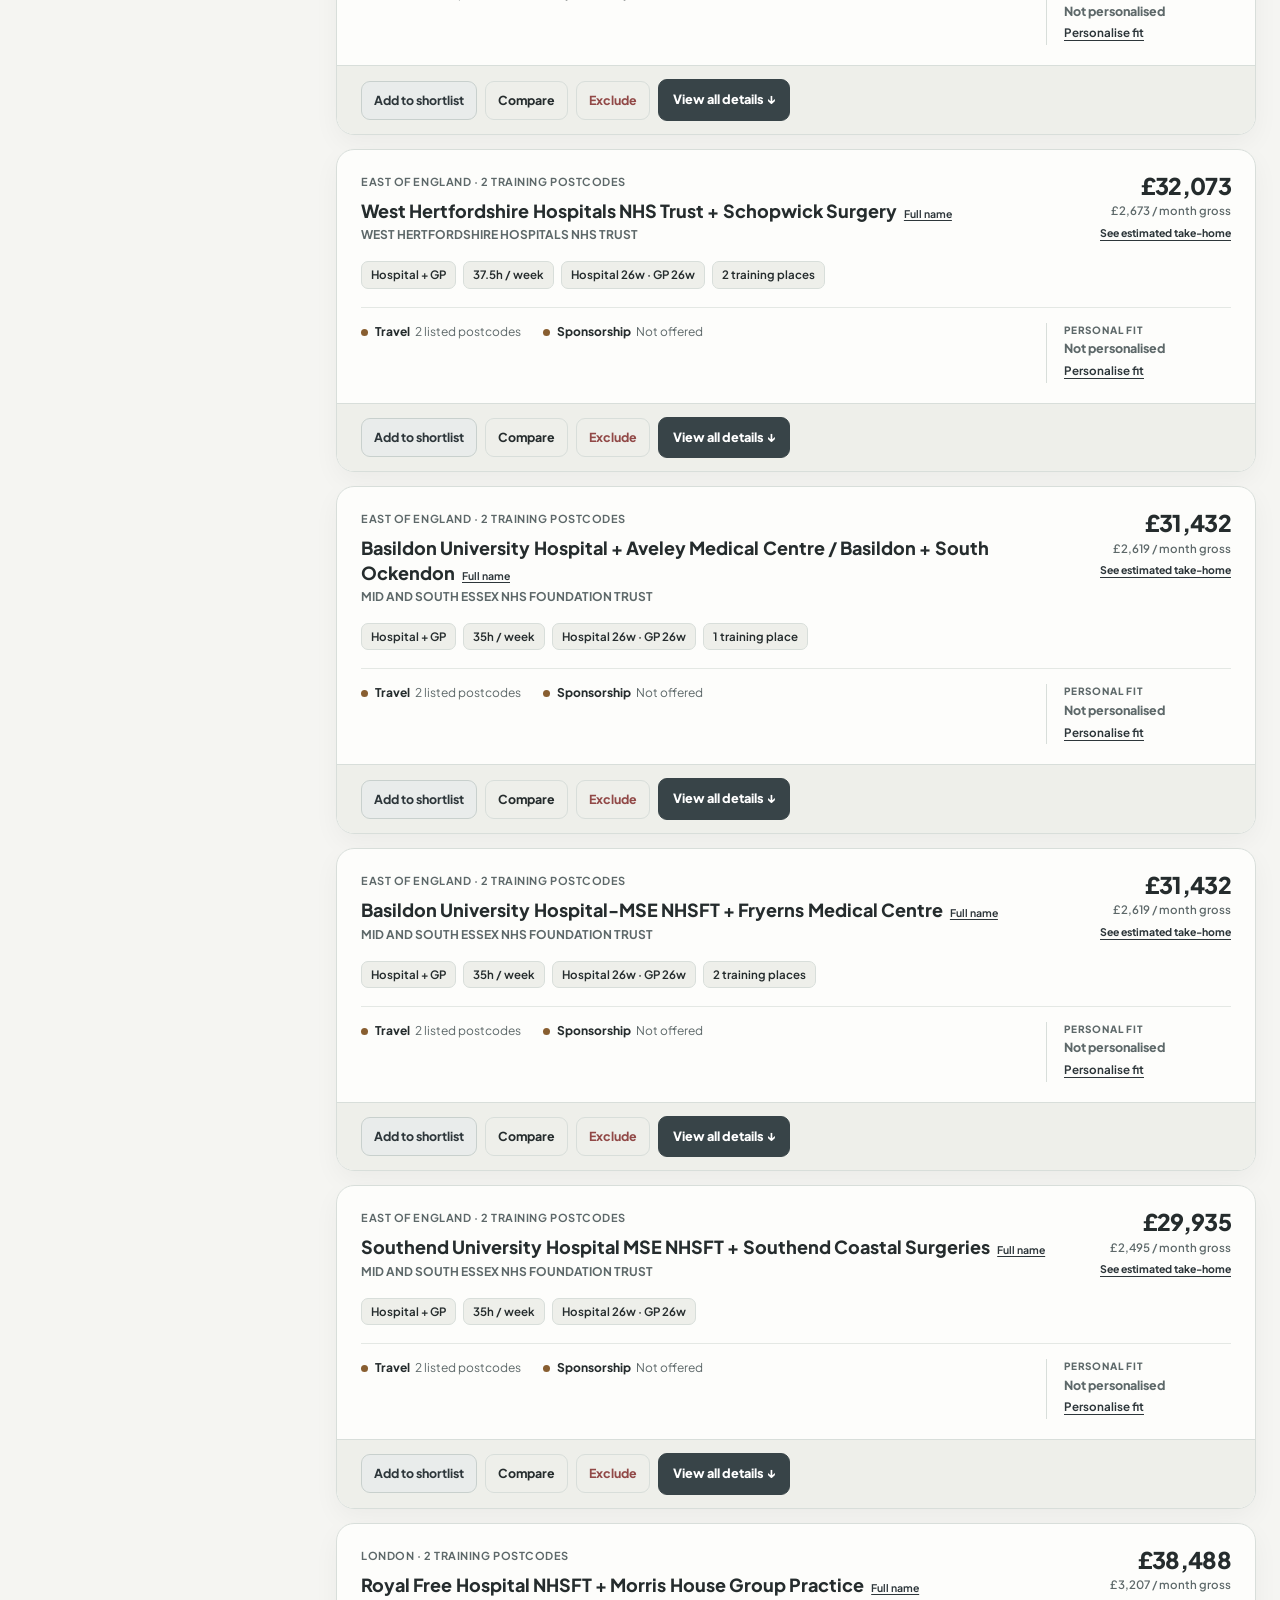
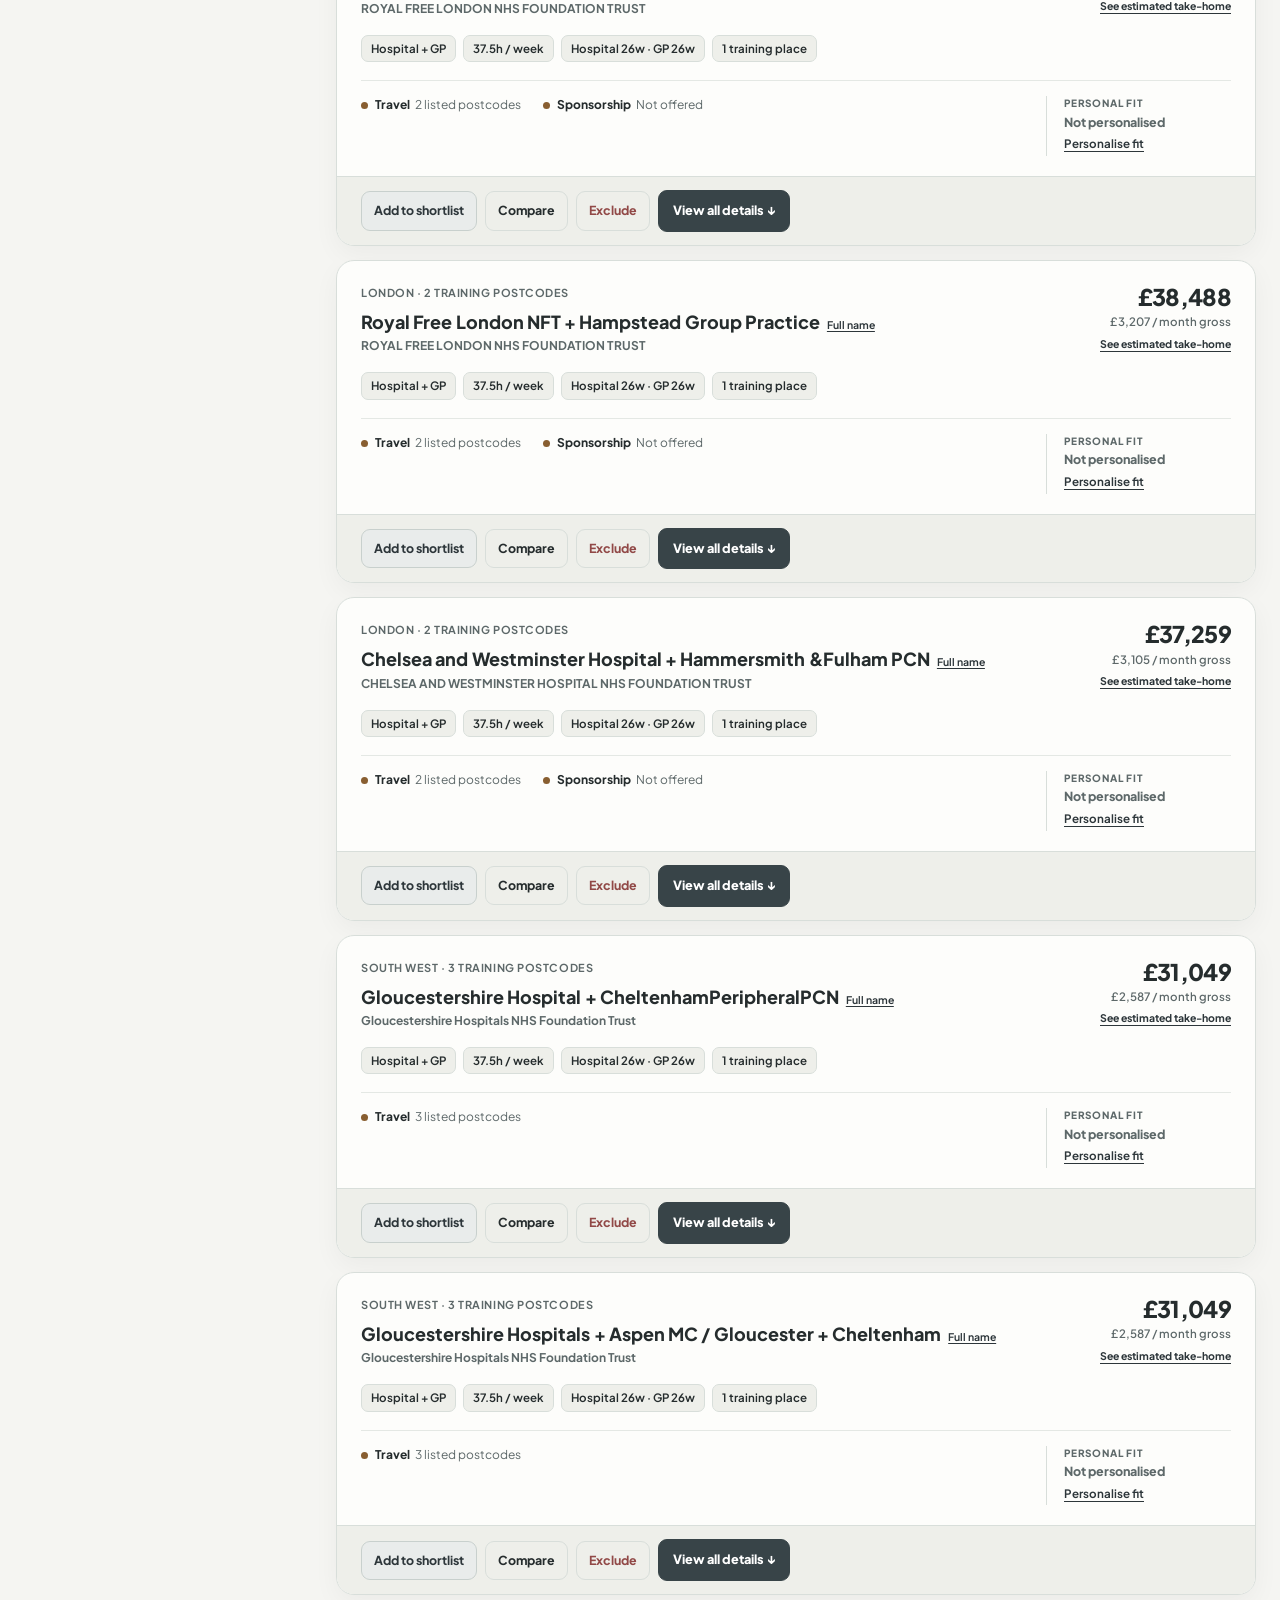
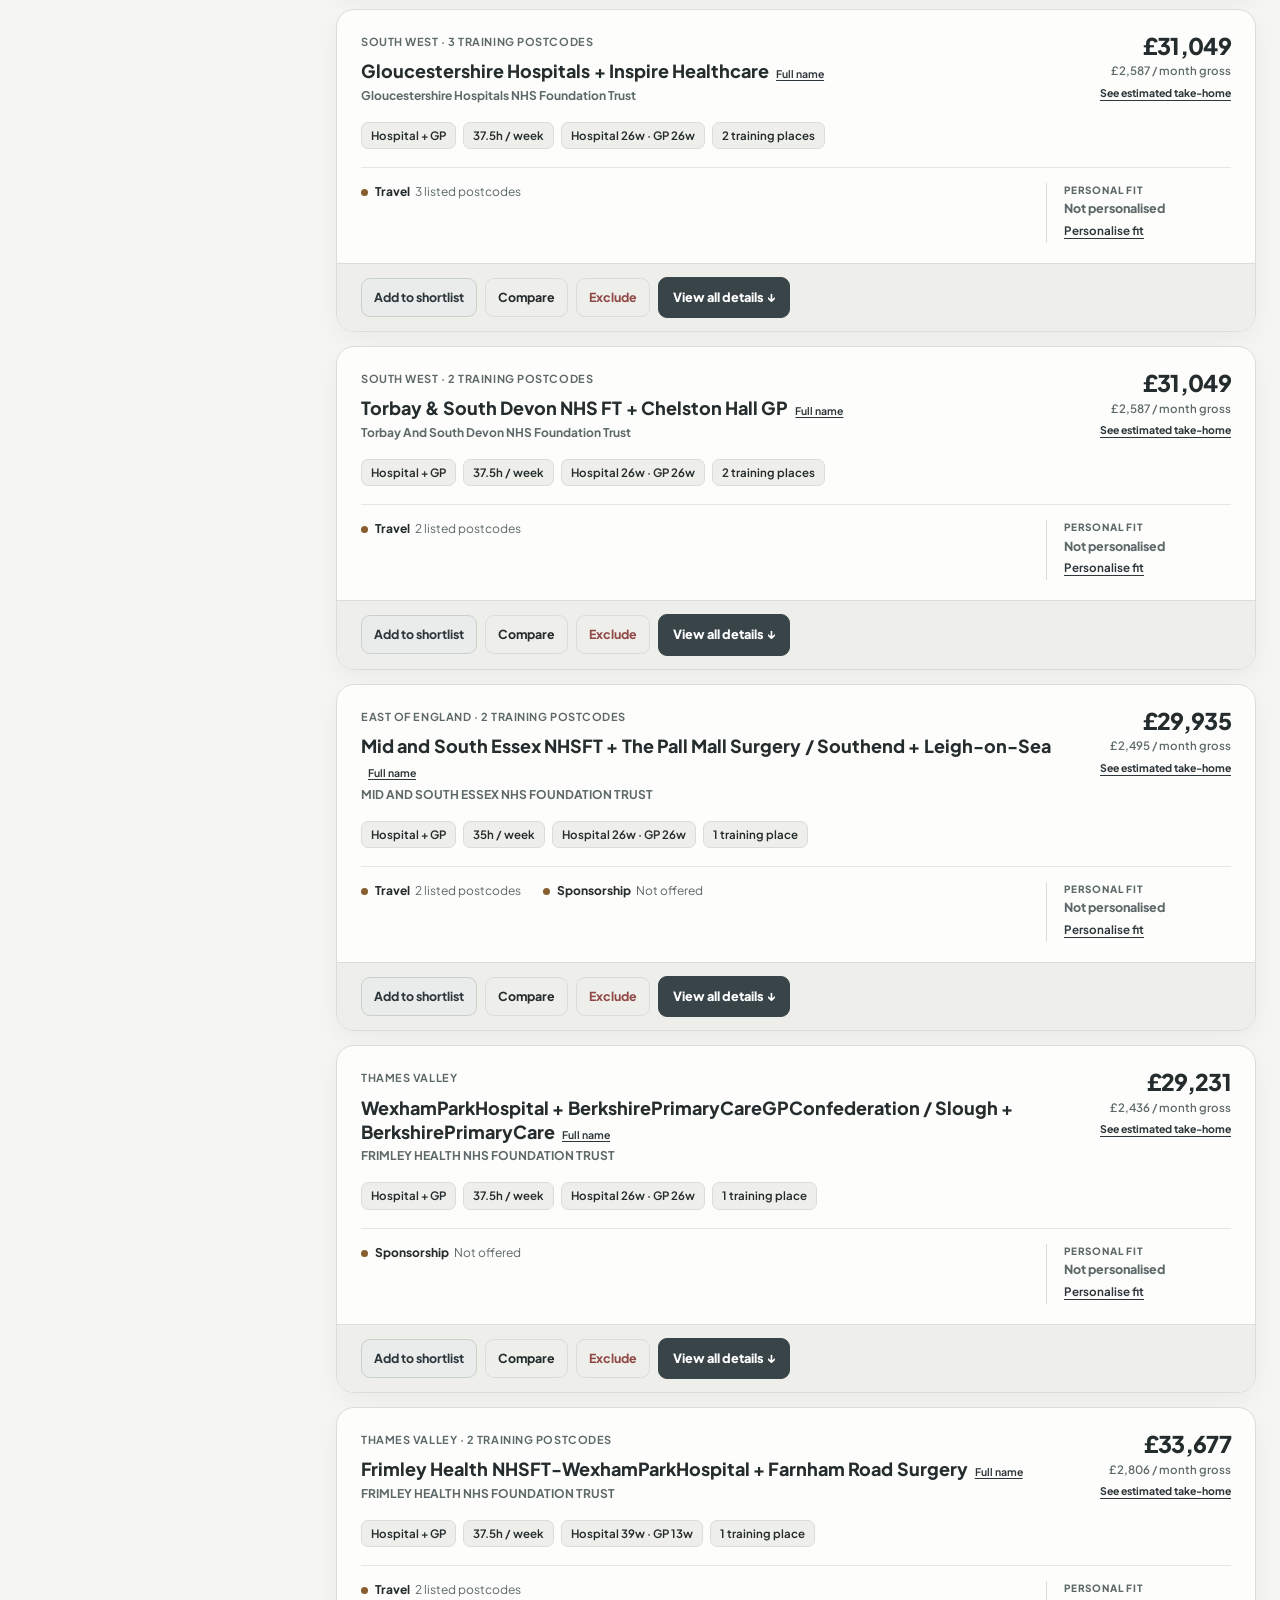
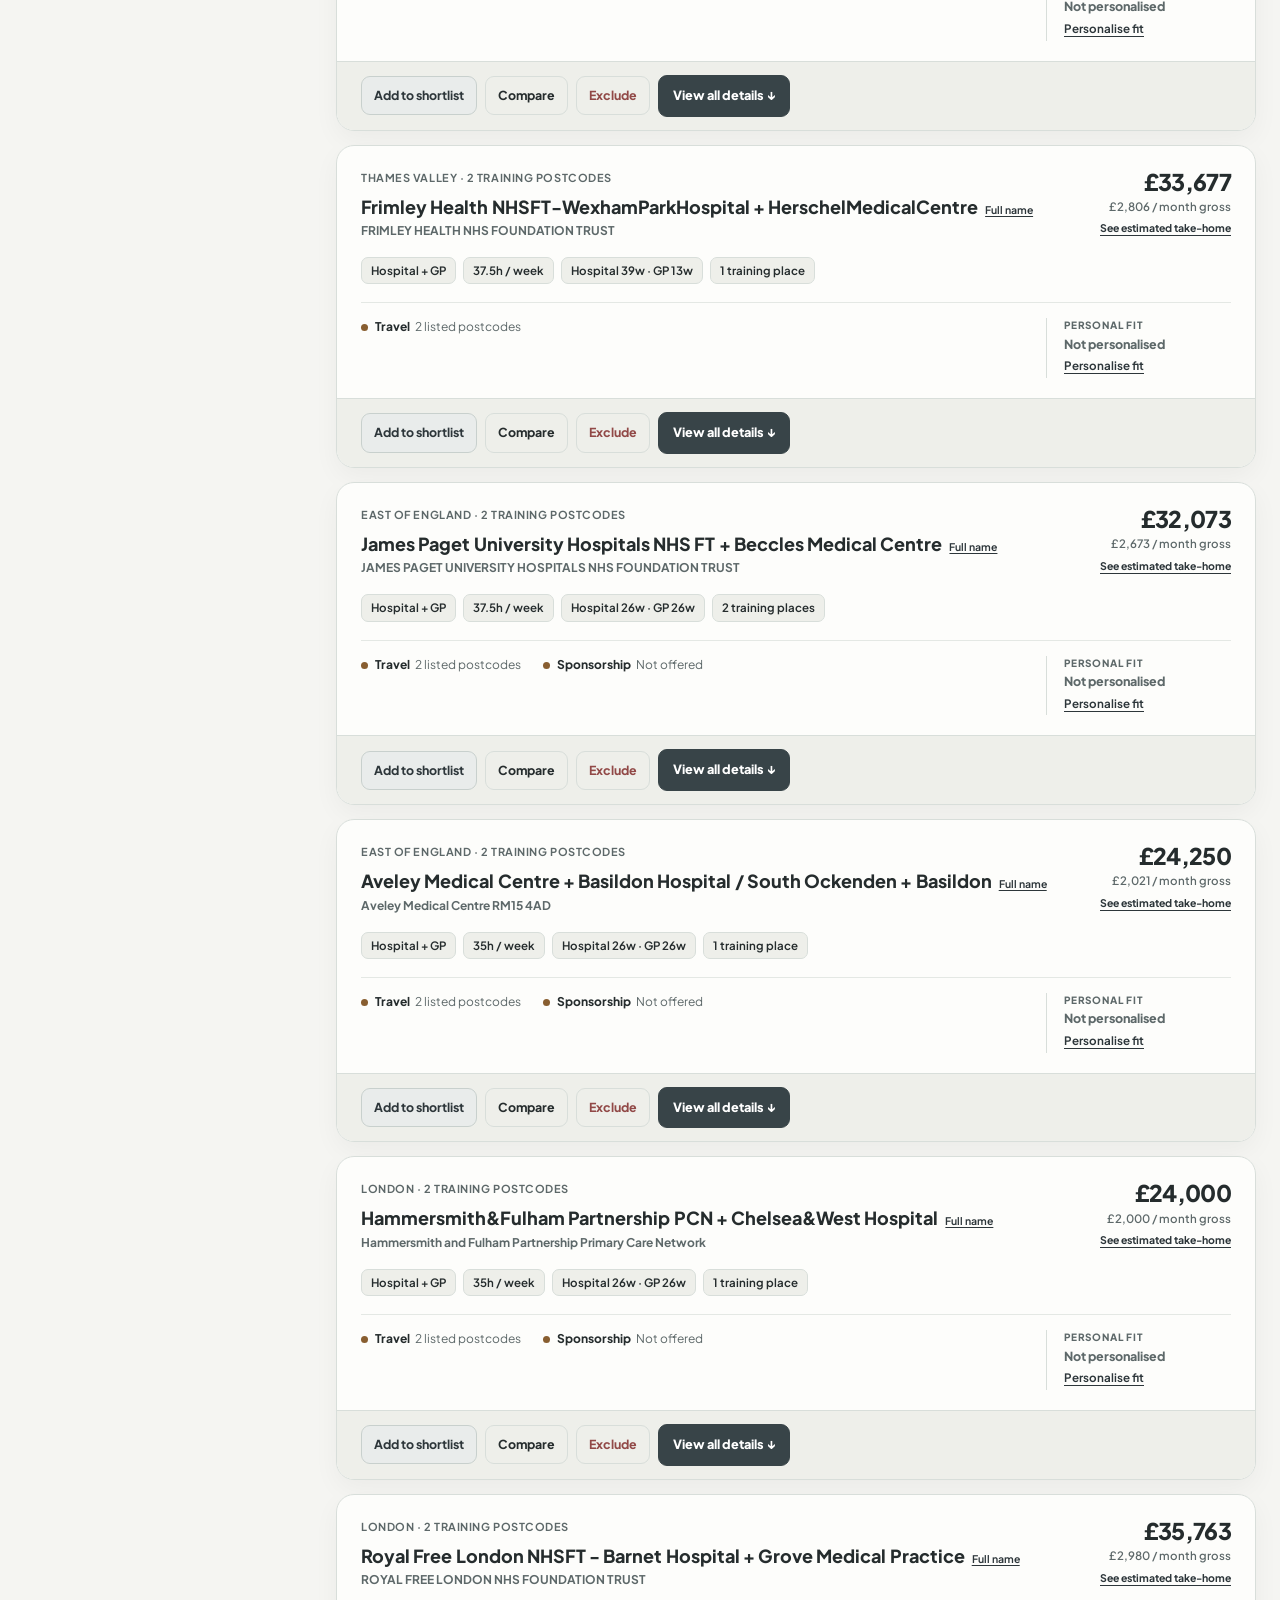
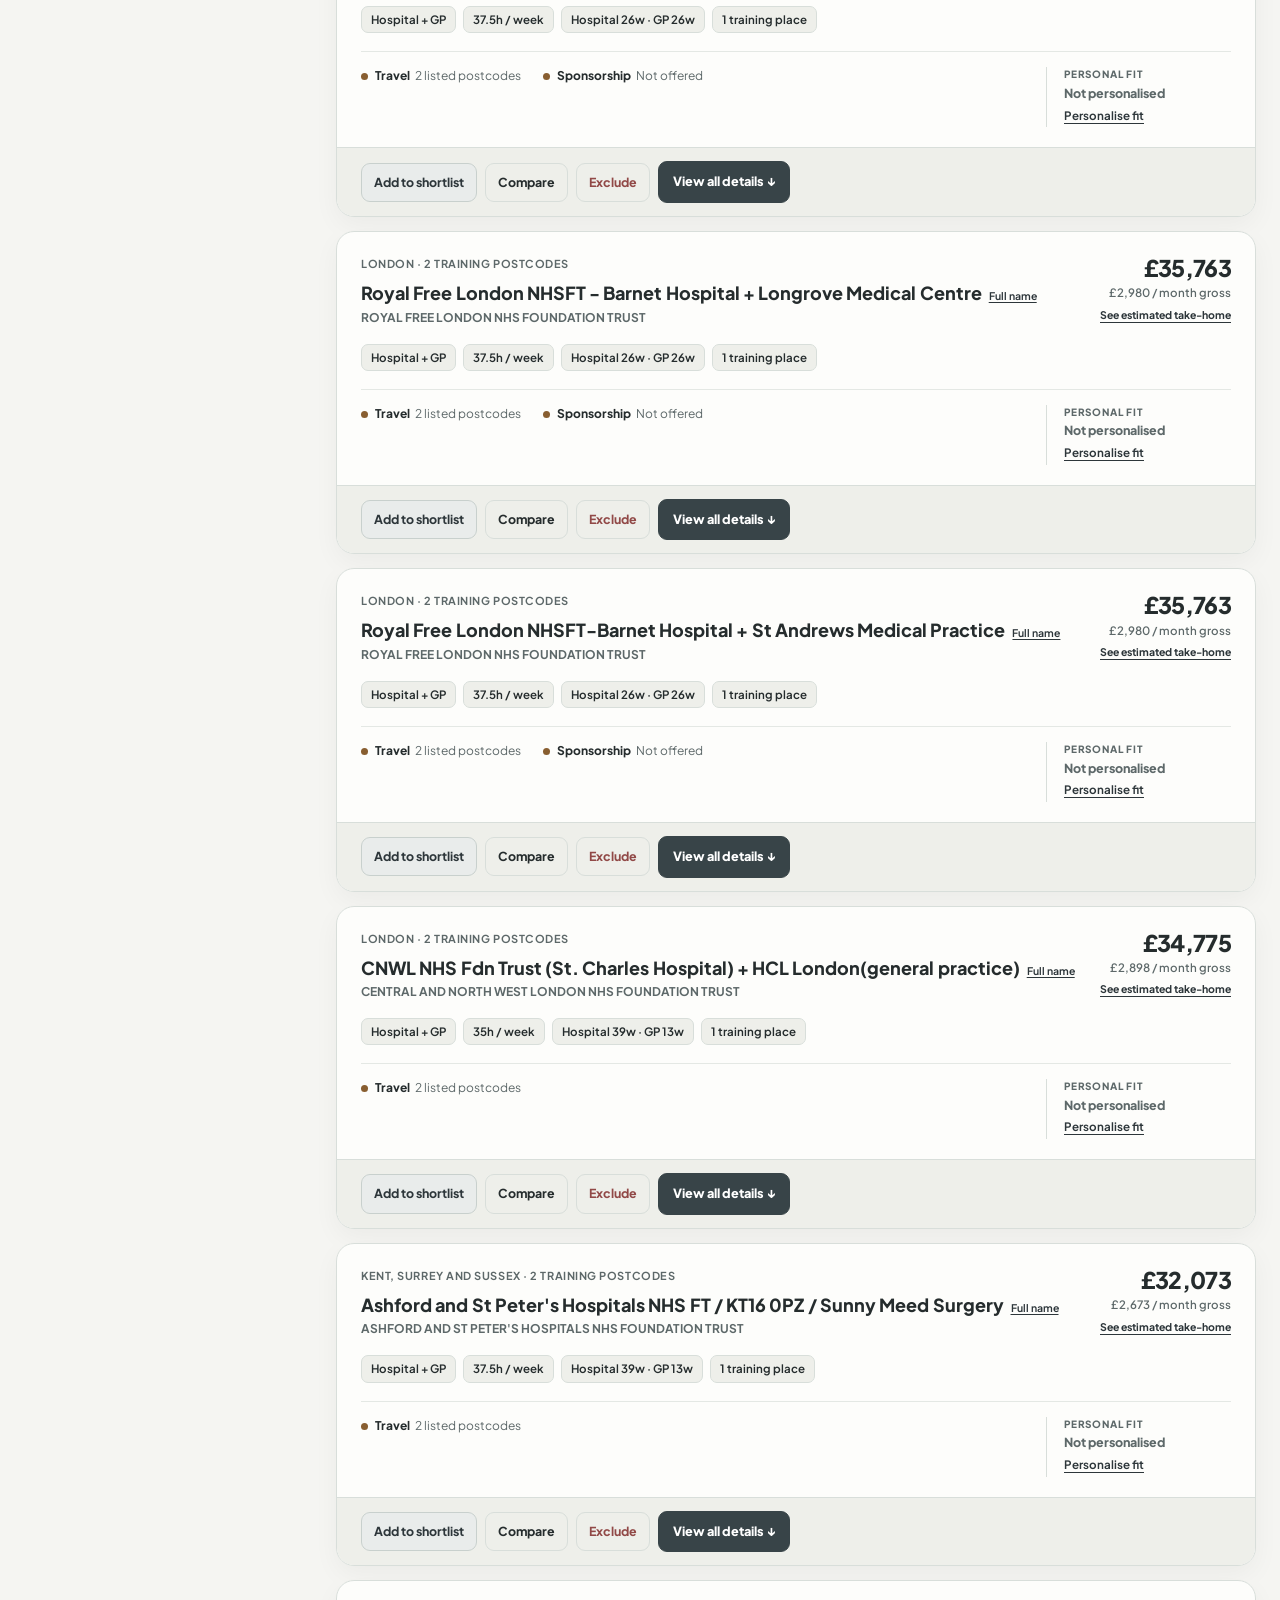
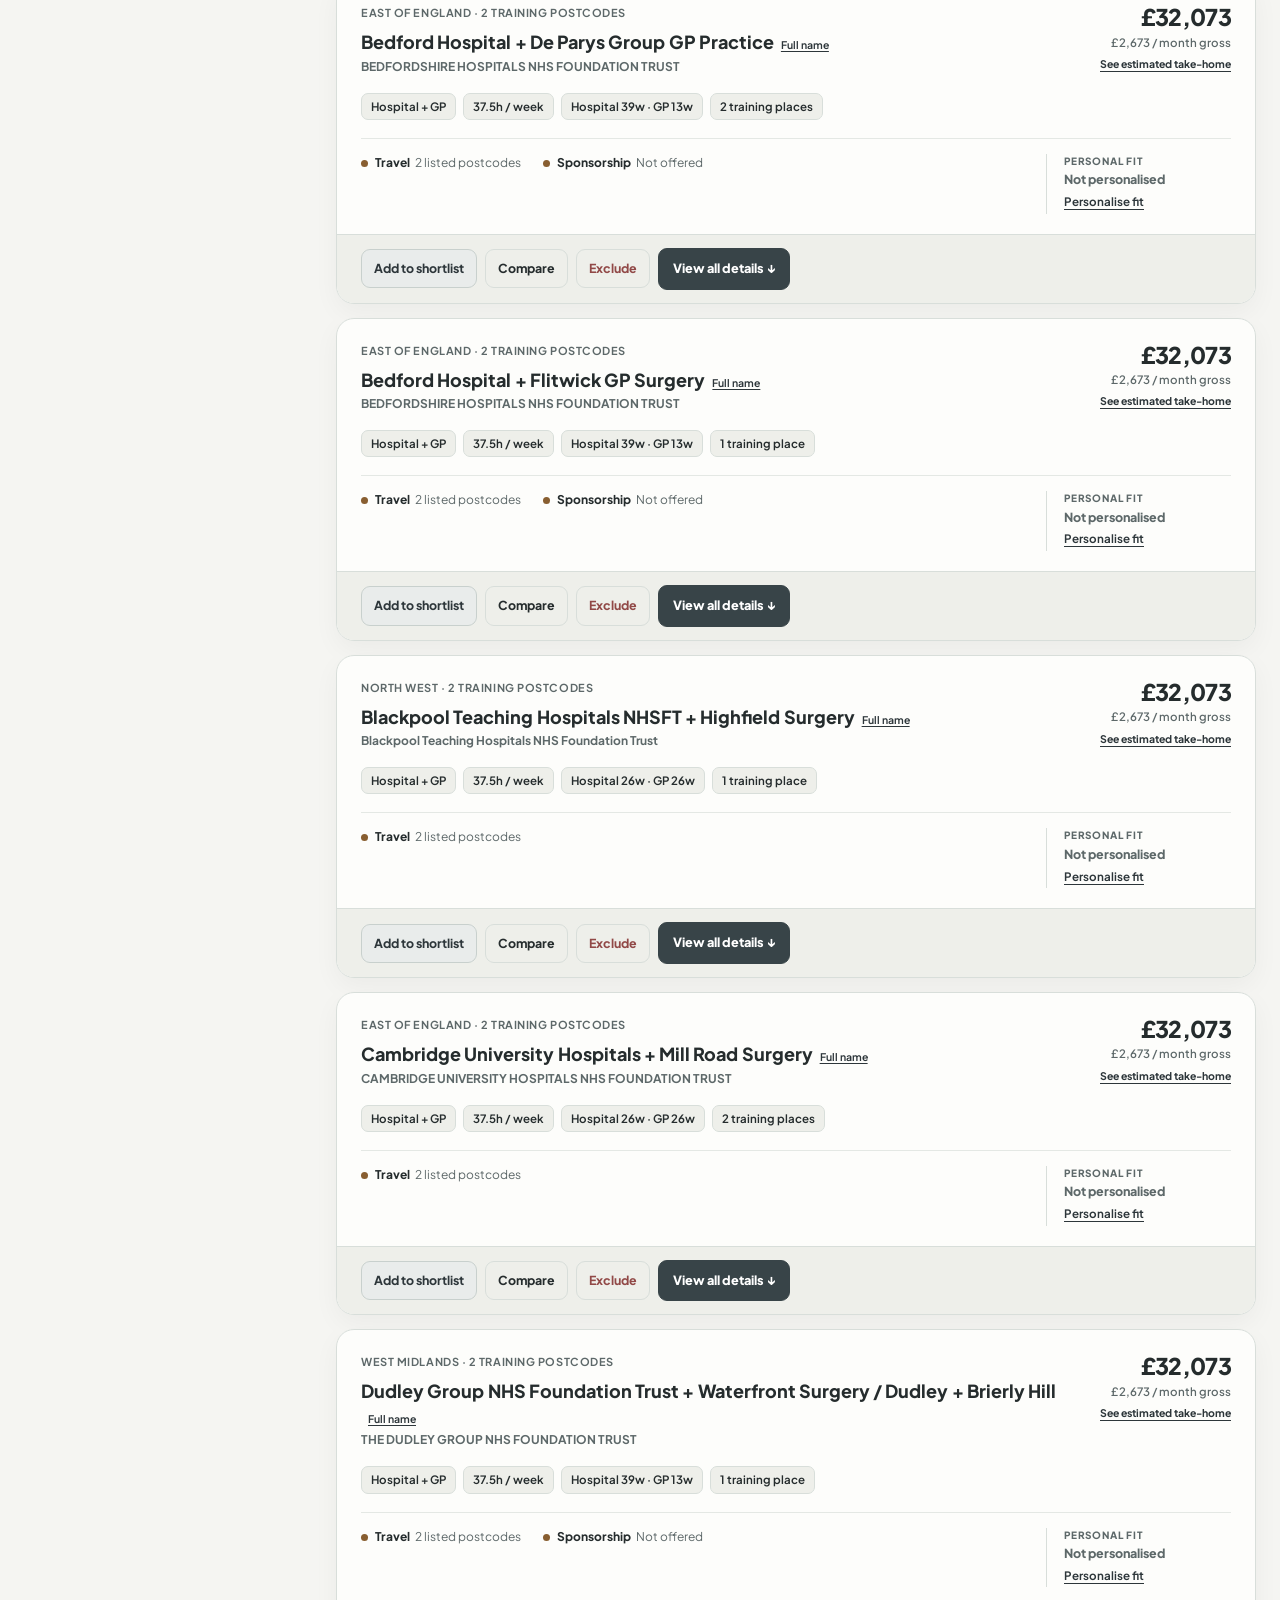
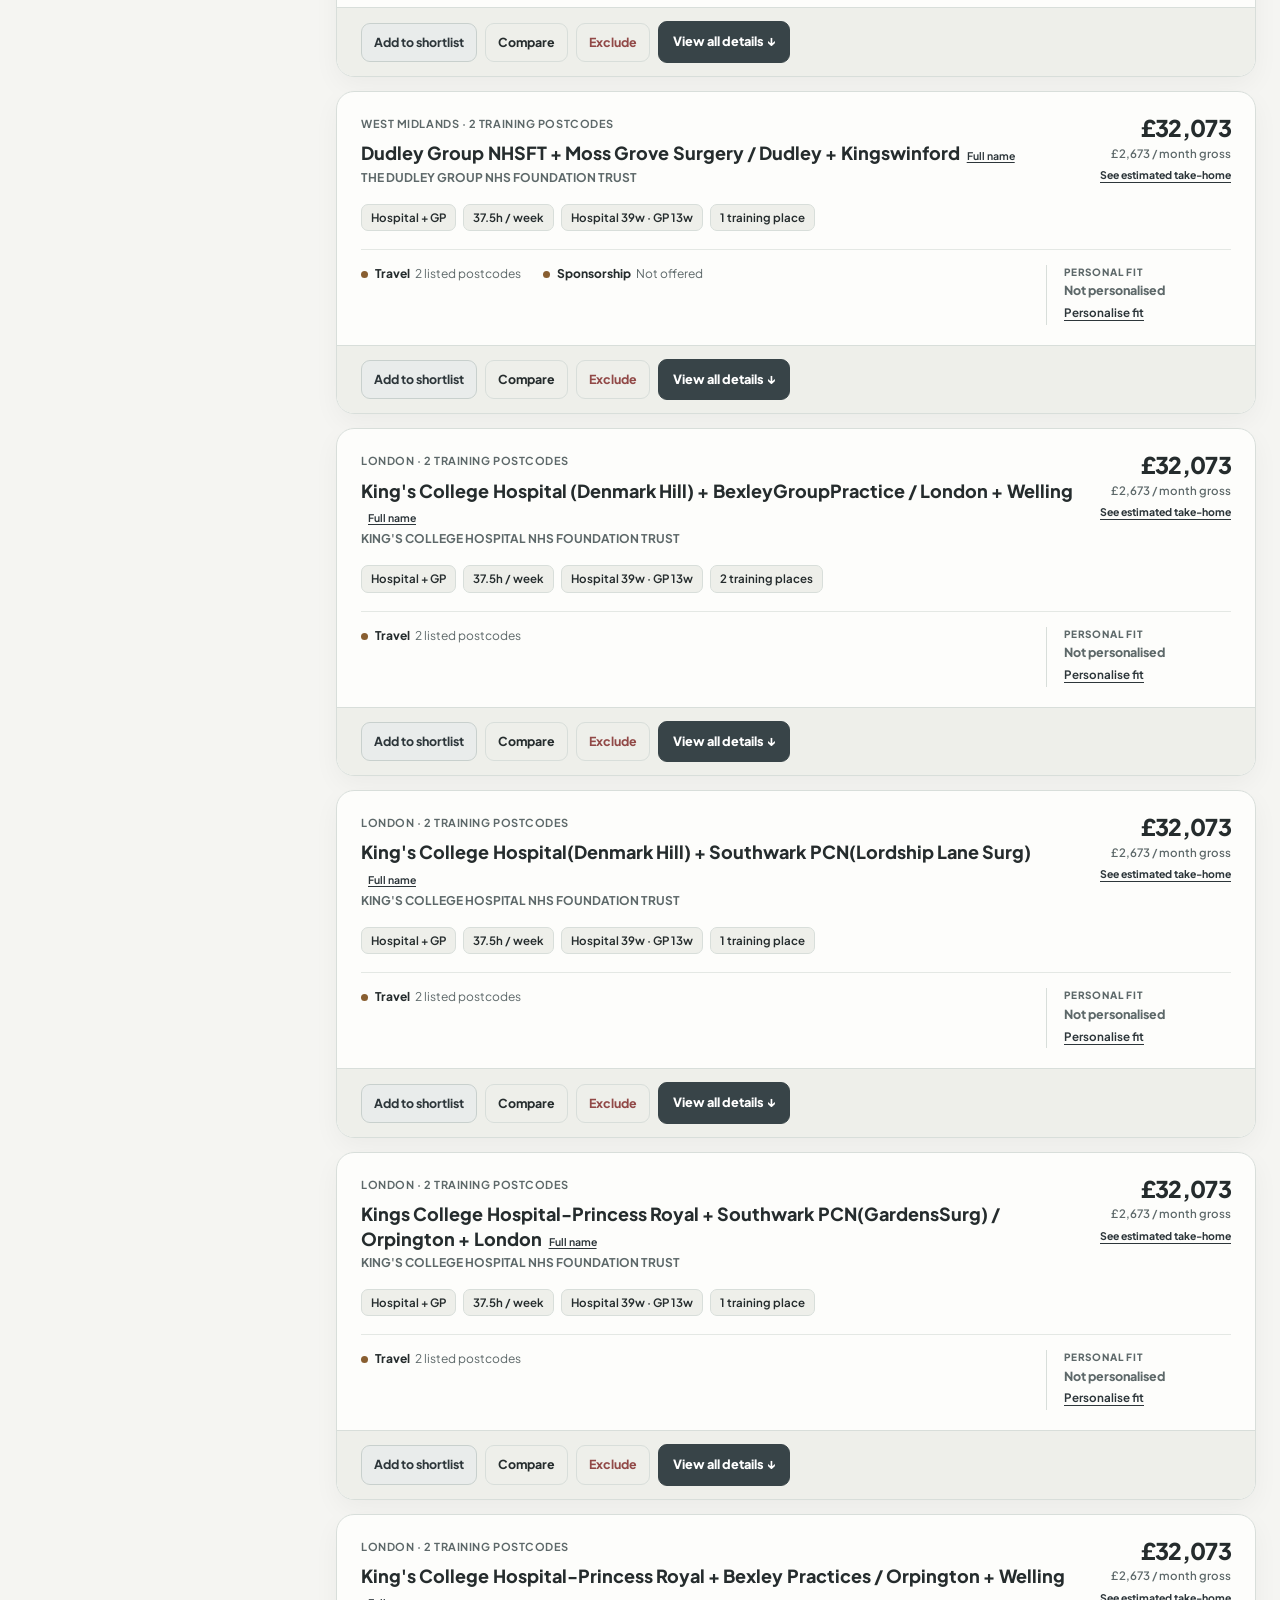
==== commit 0e0044ff: "Refresh cached session script after startup fix" ====
--- a/index.html
+++ b/index.html
@@ -13,7 +13,7 @@
 <link rel="apple-touch-icon" sizes="192x192" href="/icons/placement-atlas-192.png?v=20261111globe1">
 <link rel="manifest" href="/manifest.webmanifest?v=20261111globe1">
 <meta name="application-name" content="Placement Atlas">
-<meta name="atlas-release" content="2026-11-13-passwordless-otp-security-2">
+<meta name="atlas-release" content="2026-11-13-turnstile-auth">
 <meta name="description" content="Placement Atlas is an independent Oriel placement desk for UK MPharm students. Compare 4,064 foundation pharmacist training programmes across England and Wales with interactive maps, pay and hours insights, personalised fit scores, filters, shortlist management and swipe-based discovery.">
 <link rel="canonical" href="https://placementatlas.co.uk/">
 <meta name="robots" content="index, follow, max-image-preview:large">
@@ -102,7 +102,7 @@
 <link rel="stylesheet" href="simulator-refinement.css?v=20261109fit1">
 <link rel="stylesheet" href="desk-polish.css?v=20261106a">
 <link rel="stylesheet" href="cloud-auth.css?v=20261112members1">
-<link rel="stylesheet" href="cloud-password-auth.css?v=20261113otp2">
+<link rel="stylesheet" href="cloud-password-auth.css?v=20261113turnstile1">
 <link rel="preconnect" href="https://fonts.googleapis.com">
 <link rel="preconnect" href="https://fonts.gstatic.com" crossorigin>
 <link href="https://fonts.googleapis.com/css2?family=Plus+Jakarta+Sans:wght@400;500;600;700;800&display=swap" rel="stylesheet">
@@ -392,9 +392,10 @@
 <script src="specialist-settings.js?v=20261106a"></script>
 <script src="https://cdn.jsdelivr.net/npm/@supabase/supabase-js@2.119.0"></script>
 <script src="supabase-config.js?v=20261112gsi2"></script>
-<script src="google-identity.js?v=20261112members1"></script>
-<script src="cloud-password-auth.js?v=20261113otp3"></script>
-<script src="supabase-cloud.js?v=20261113password1"></script>
+<script src="atlas-turnstile.js?v=20261113turnstile1"></script>
+<script src="google-identity.js?v=20261113turnstile1"></script>
+<script src="cloud-password-auth.js?v=20261113turnstile1"></script>
+<script src="supabase-cloud.js?v=20261113turnstile1"></script>
 <script src="locations-bundled.js?v=20261106a"></script>
 <script src="tube-stations.js?v=20261108tfl2"></script>
 <script src="rail-stations.js?v=20261109national1"></script>
@@ -406,7 +407,7 @@
 <script src="simulator.js?v=20261113navigationfix1"></script>
 <script src="tinder-mode.js?v=20261113navigationfix1"></script>
 <script src="motion-effects.js?v=20261107a"></script>
-<script src="session-ui.js?v=20261113responsive1"></script>
+<script src="session-ui.js?v=20261113scrollfix1"></script>
 <script src="footer-viewport.js?v=20261113responsive1"></script>
 <script src="interface-polish.js?v=20261107responsive2"></script>
 <script src="atlas-interactions.js?v=20261110reset1"></script>
@@ -415,7 +416,7 @@
 <script src="premium-workspace.js?v=20261111workspace2"></script>
 <script src="pwa.js?v=20261113responsive1"></script>
 <script src="placement-mobile-navigation.js?v=20261113identity1"></script>
-<script src="placement-profile.js?v=20261113security2"></script>
+<script src="placement-profile.js?v=20261113turnstile1"></script>
 <script src="placement-titles.js?v=20261111titles2"></script>
 <script src="placement-fixes.js?v=20261111fix3"></script>
 <script src="learning-library.js?v=20261113navigationfix1"></script>
--- a/cloud-password-auth.css
+++ b/cloud-password-auth.css
@@ -142,3 +142,21 @@
 
 /* Six-digit code is legible and works with system autofill. */
 html .cloudPasswordDialog .cloudOtpCode{font-size:22px;letter-spacing:.25em;font-variant-numeric:tabular-nums;text-align:center;font-weight:750}
+
+/* Turnstile is a real verification surface, not a decorative badge.
+   Allow Cloudflare's flexible widget to fit a narrow phone viewport. */
+html .cloudPasswordDialog .cloudTurnstileArea{
+  width:100%;
+  min-width:0;
+  max-width:100%;
+  min-height:65px;
+  display:flex;
+  align-items:center;
+  justify-content:center;
+  margin:15px 0 1px;
+  overflow:hidden;
+}
+html .cloudPasswordDialog .cloudTurnstileArea iframe{
+  max-width:100%;
+}
+html .cloudPasswordDialog .cloudTurnstileArea[hidden]{display:none!important}
